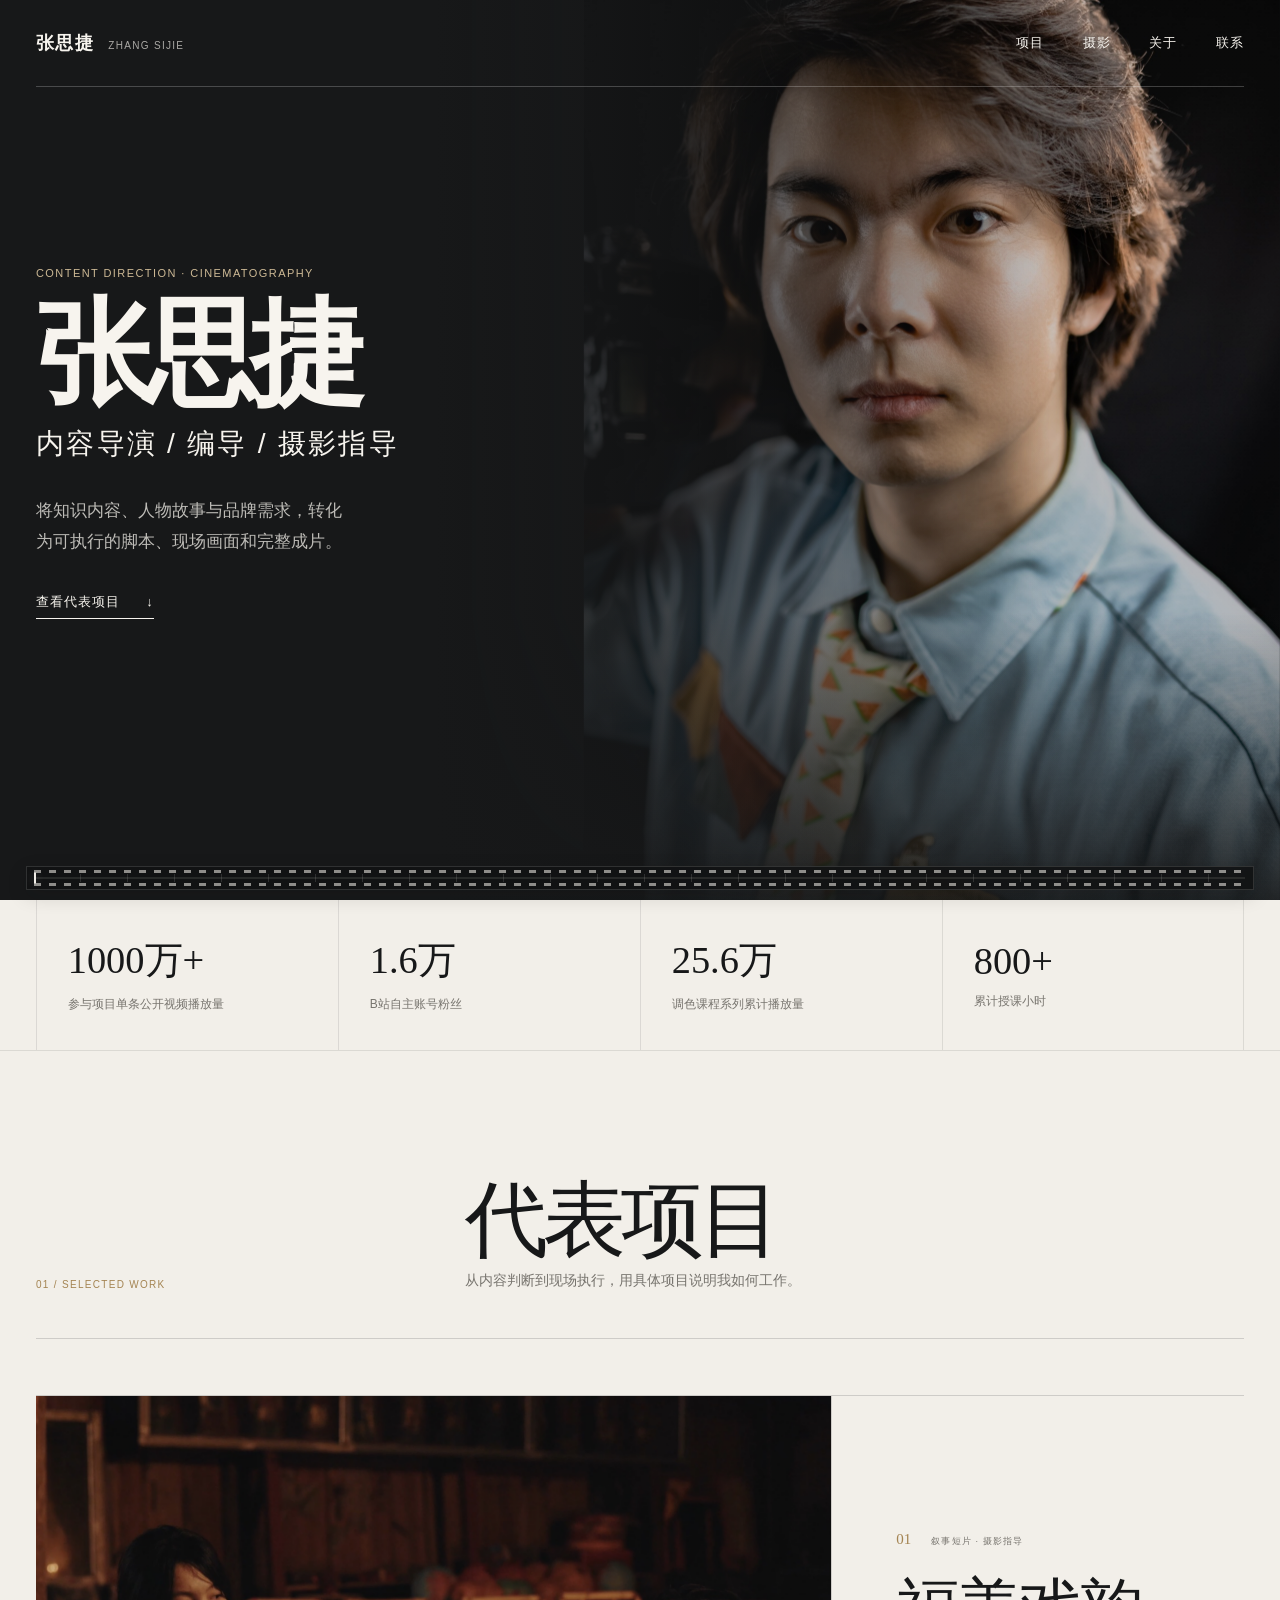
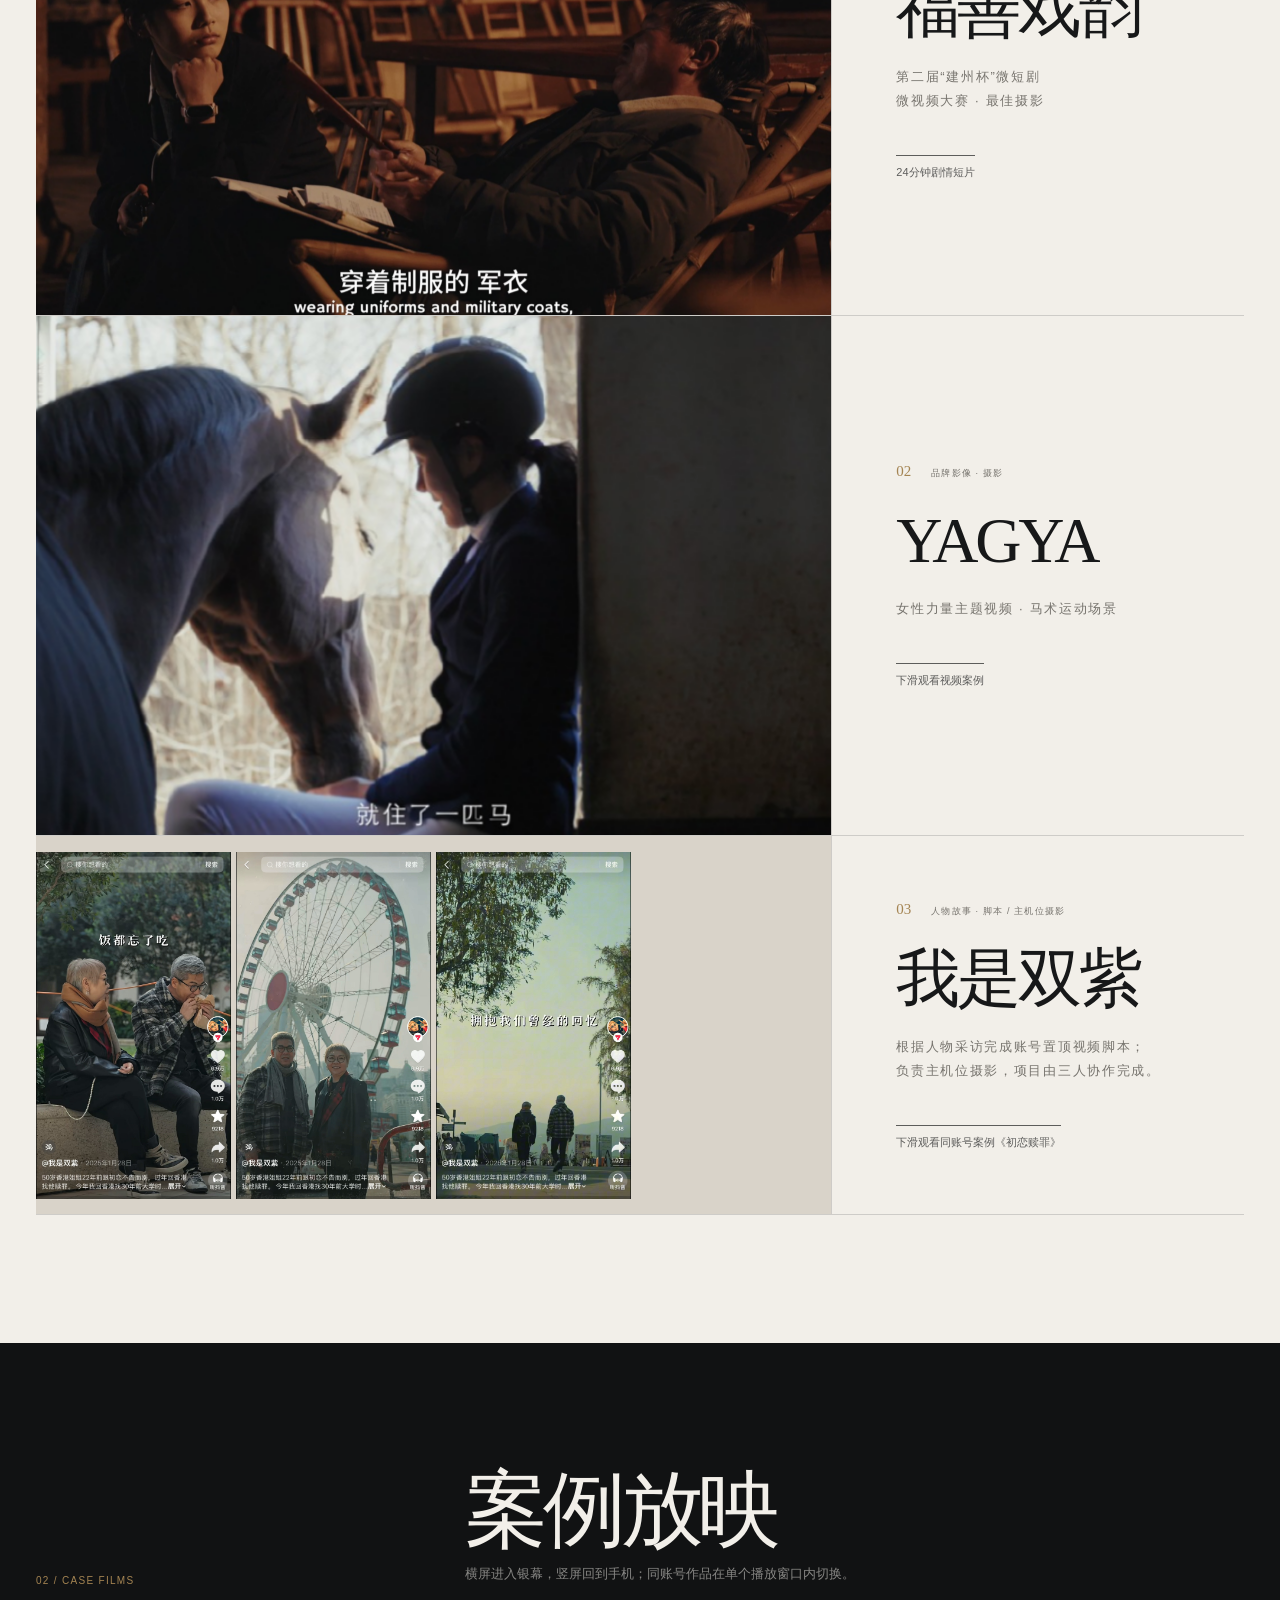
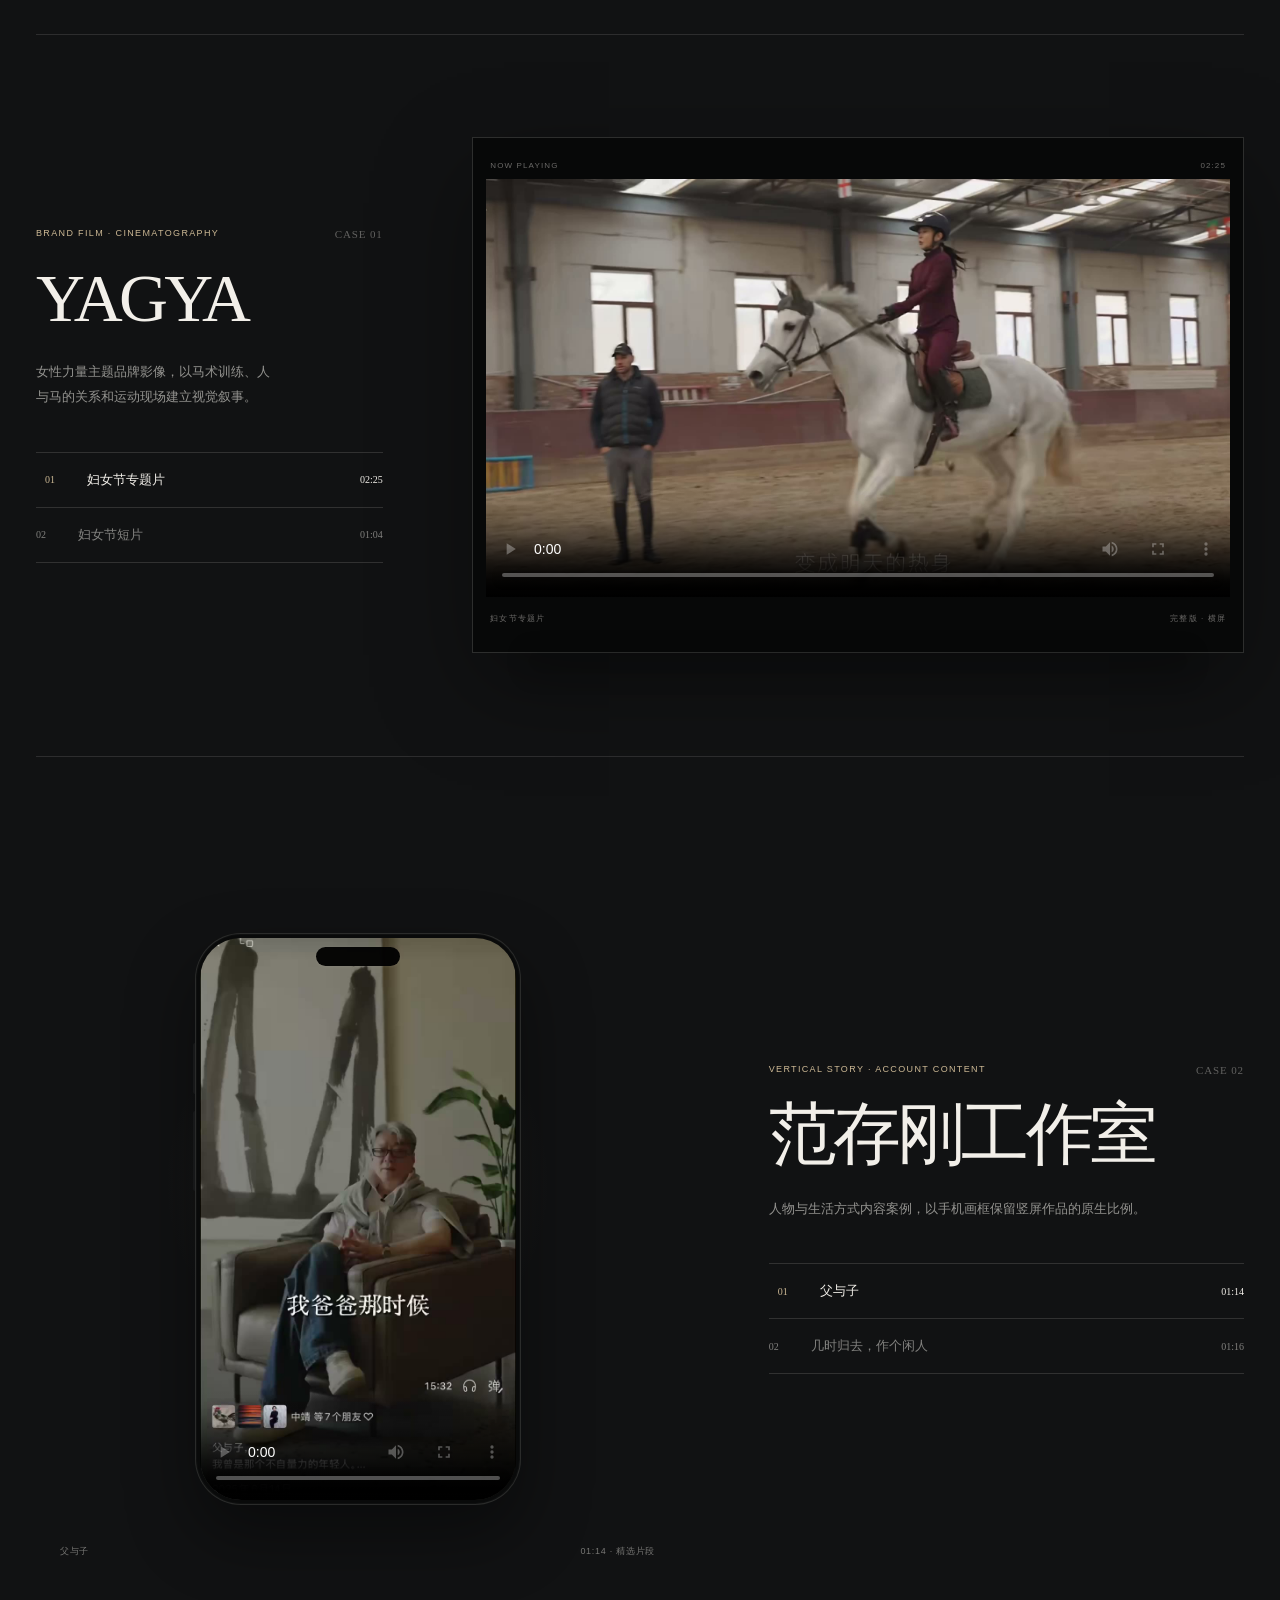
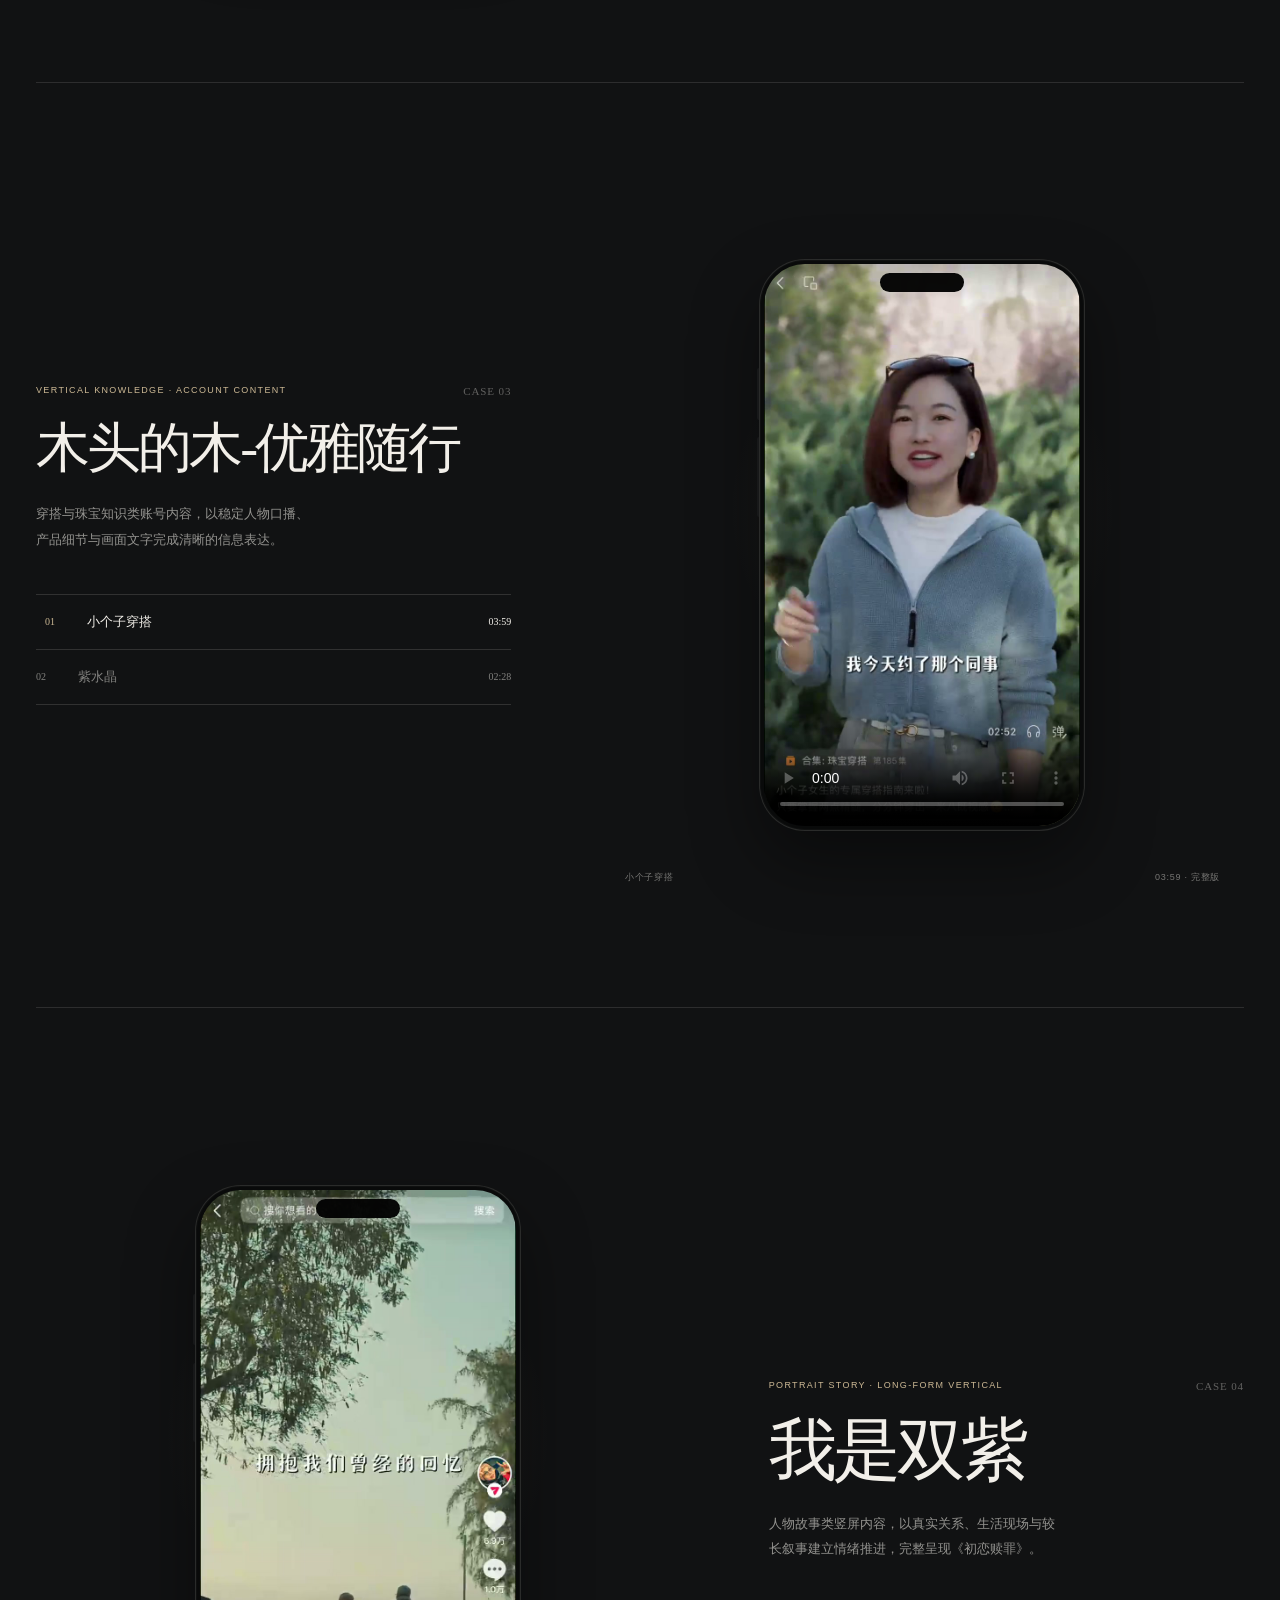
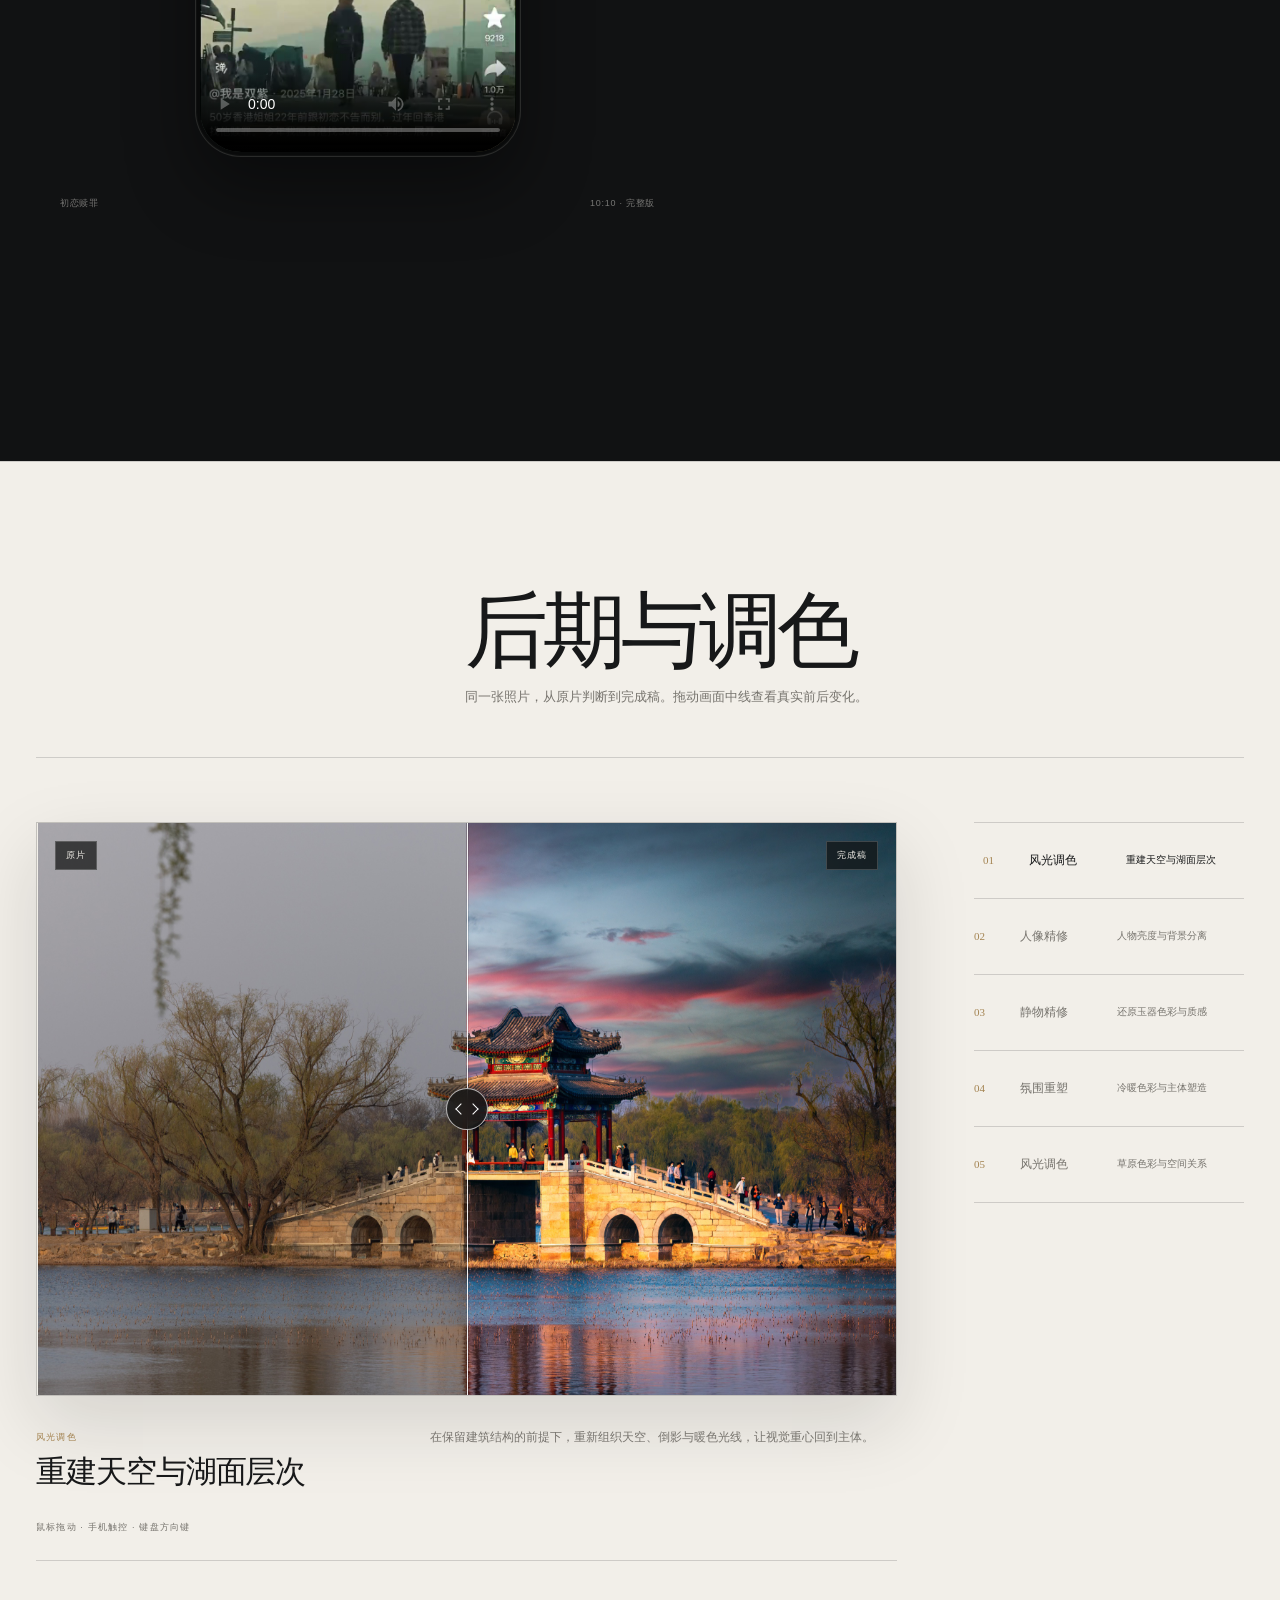
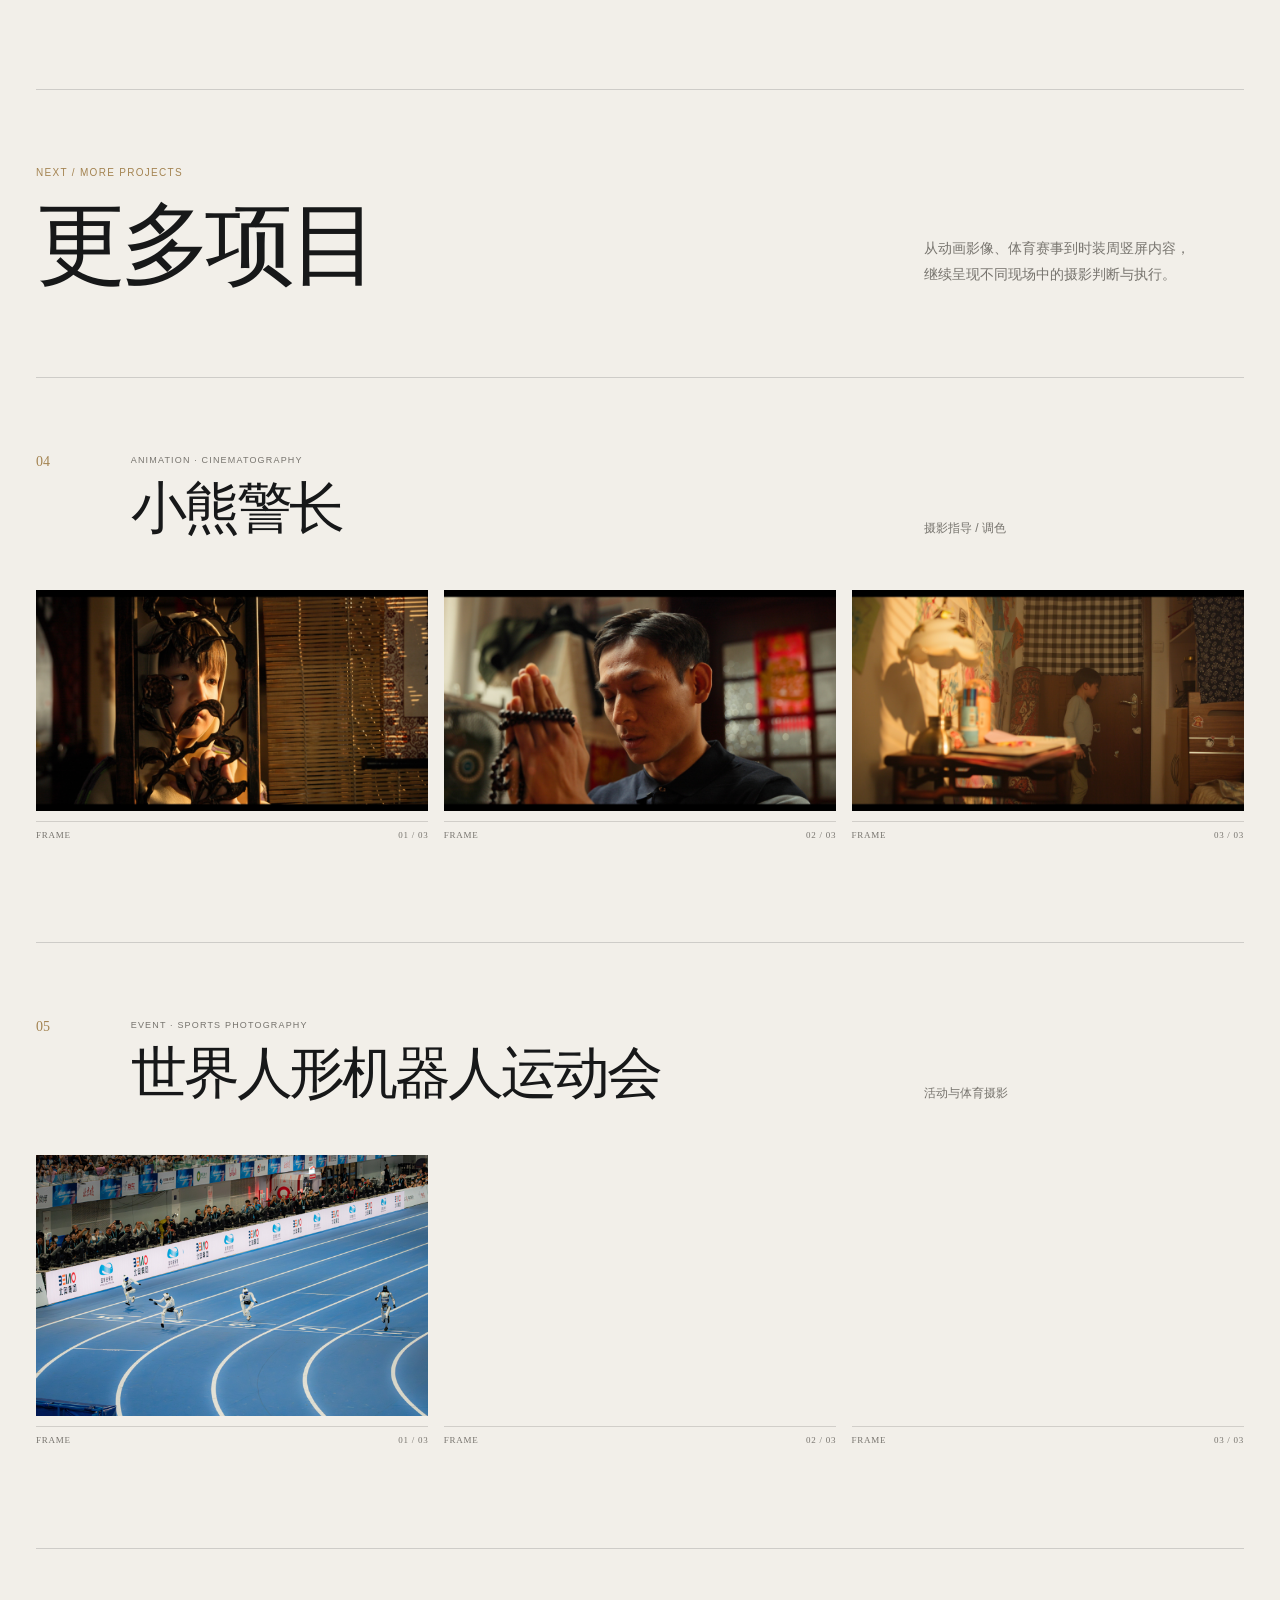
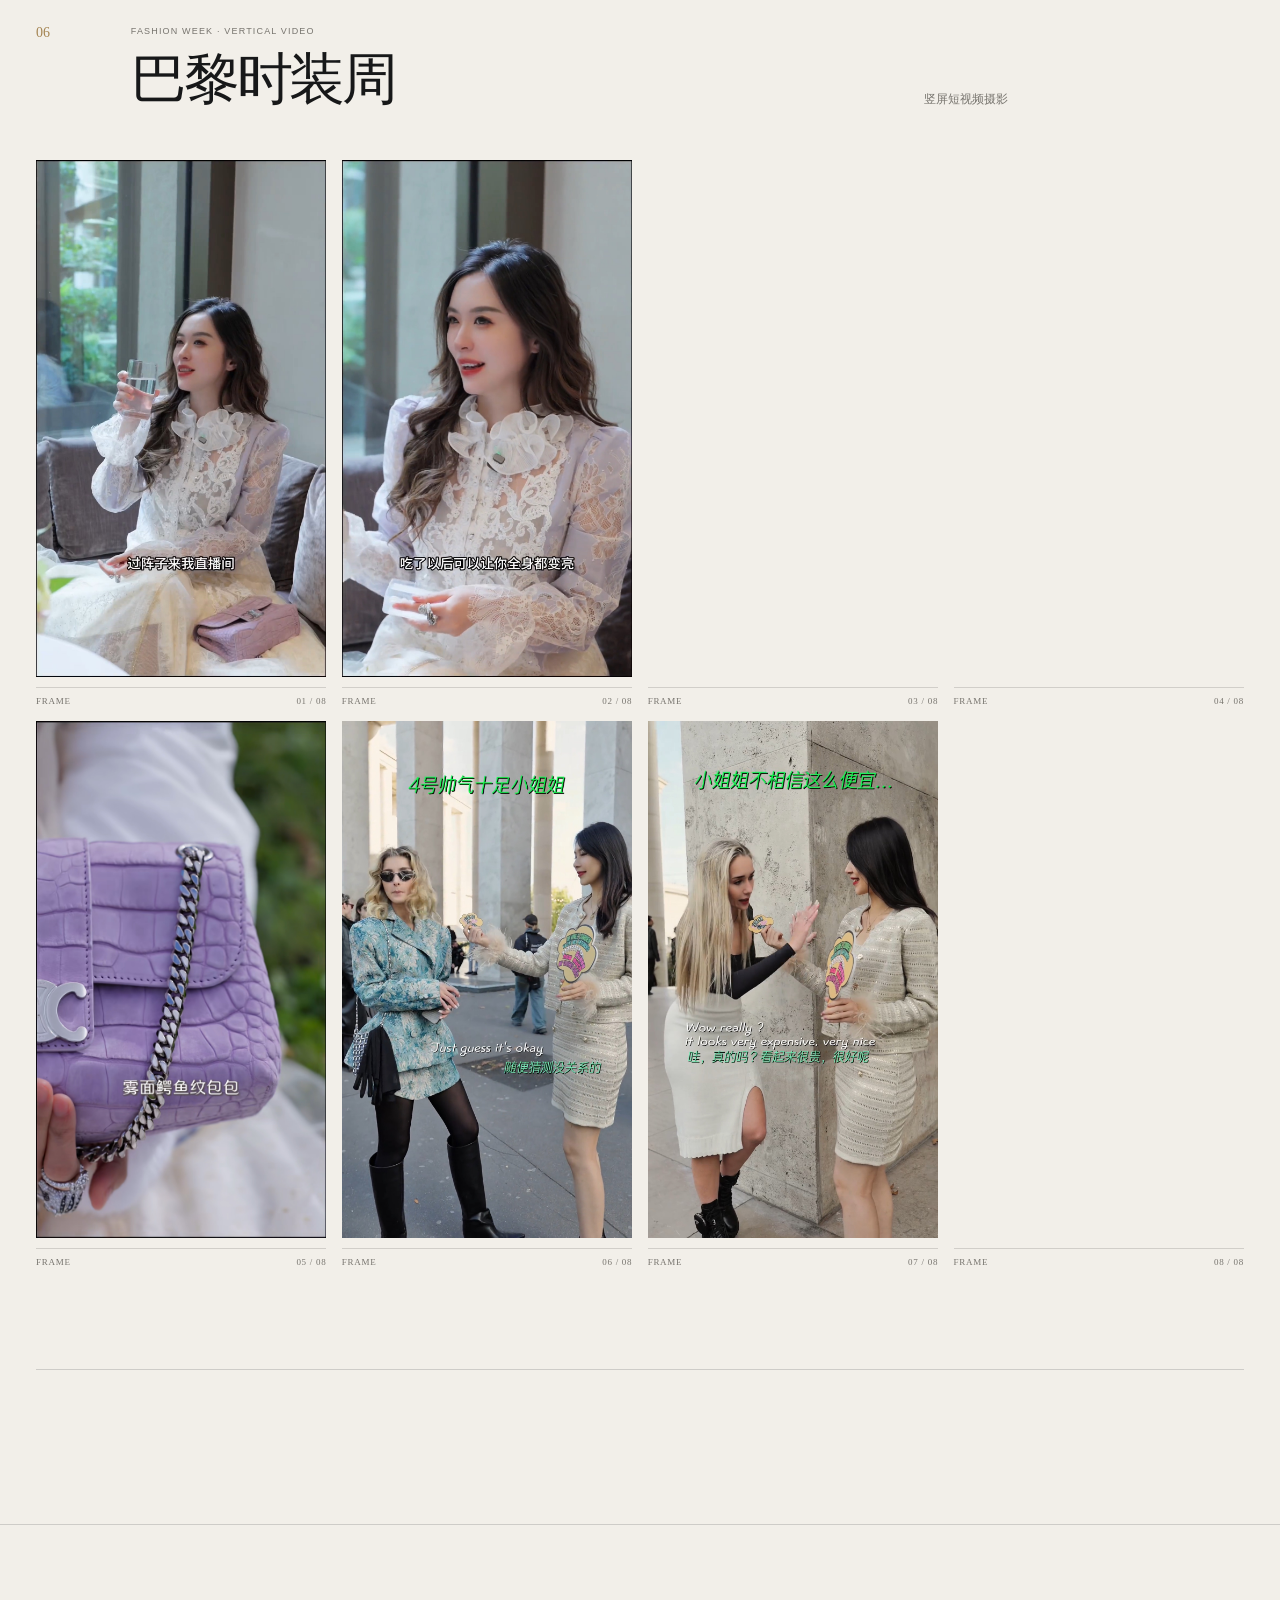
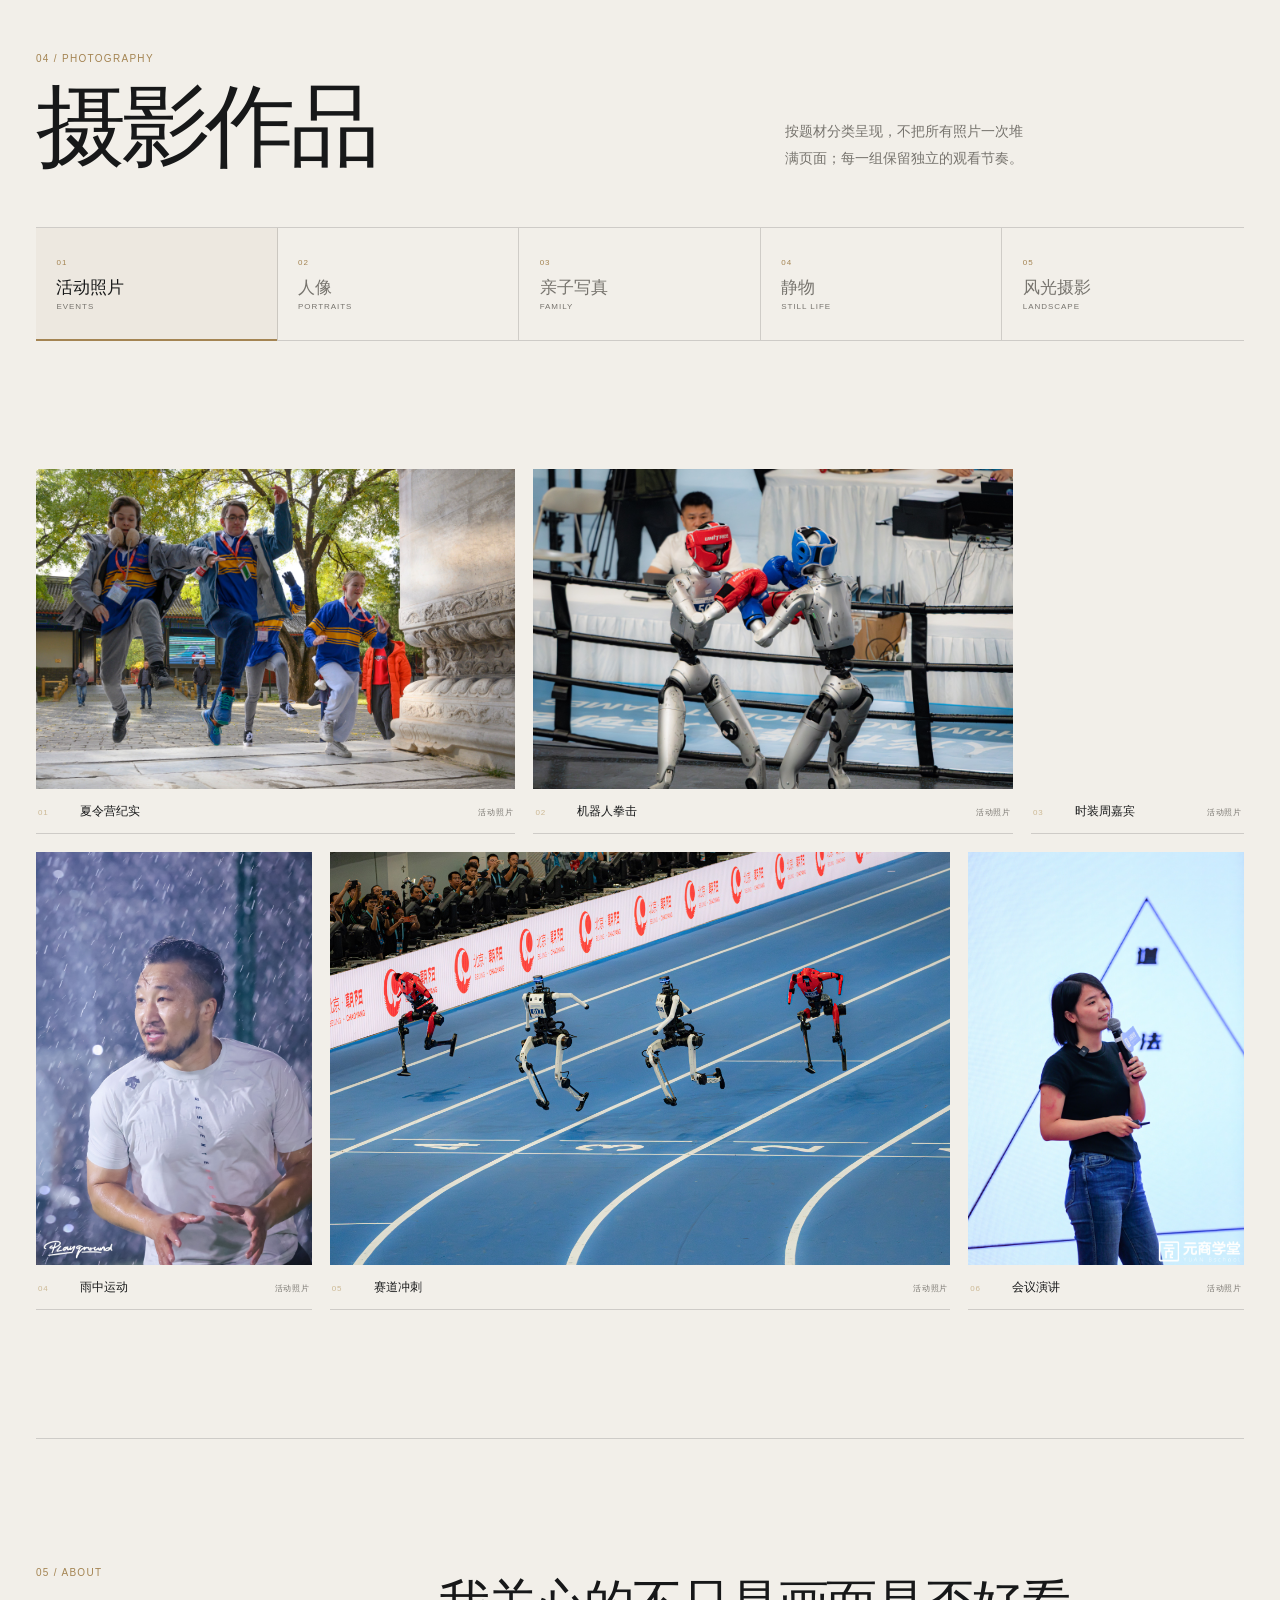
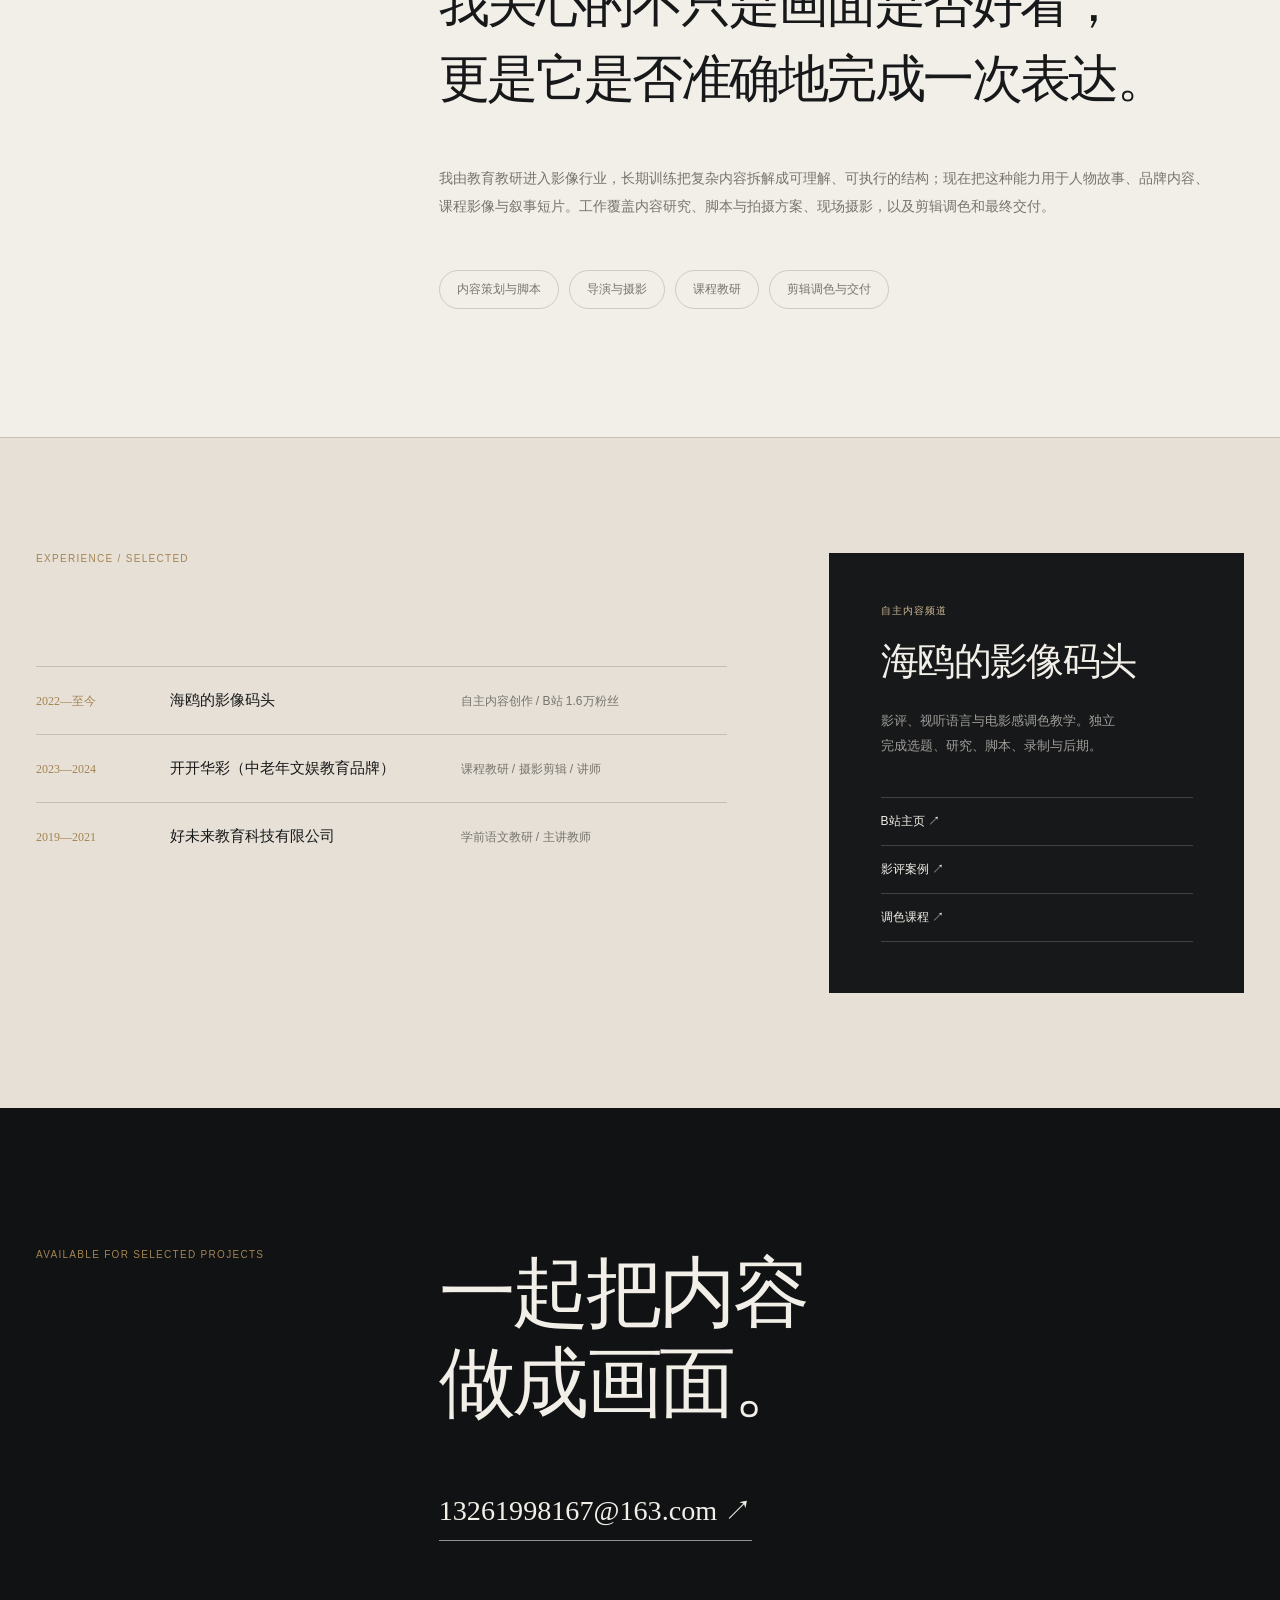
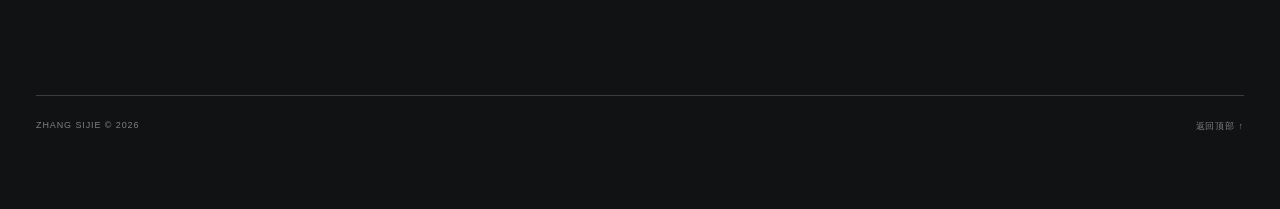
==== index.html @ 66624ce7 "Publish portfolio site" ====
<!DOCTYPE html><html lang="zh-CN"><head><meta charSet="utf-8"/><link rel="preconnect" href="/" crossorigin=""/><meta name="viewport" content="width=device-width, initial-scale=1"/><link rel="preload" href="/media/portrait-hero.jpg" as="image" fetchPriority="high"/><link rel="preload" href="/media/fushan-feature.jpg" as="image"/><link rel="preload" href="/media/yagya-c-02.jpg" as="image"/><link rel="preload" as="image" href="/media/portfolio/landscape-architecture.jpg"/><link rel="preload" as="image" href="/media/post/architecture-before.jpg"/><link rel="stylesheet" href="/_next/static/chunks/0x.e~t5iri1bh.css" data-precedence="next"/><link rel="preload" as="script" fetchPriority="low" href="/_next/static/chunks/10mluhc84.1ee.js"/><script src="/_next/static/chunks/0pbz.j~ornctw.js" async=""></script><script src="/_next/static/chunks/0c_u0uom0kk-9.js" async=""></script><script src="/_next/static/chunks/turbopack-0-2-jyq65k6gh.js" async=""></script><script src="/_next/static/chunks/0b-.ij0mqhtov.js" async=""></script><script src="/_next/static/chunks/17f2ht9wo-phb.js" async=""></script><script src="/_next/static/chunks/0p1e1gjpzh5c7.js" async=""></script><meta name="next-size-adjust" content=""/><title>张思捷｜内容导演 · 编导 · 摄影指导</title><meta name="description" content="张思捷个人作品网站：内容导演、编导与摄影指导，展示叙事短片、品牌影像、人物故事及课程内容作品。"/><meta property="og:title" content="张思捷｜内容导演 · 编导 · 摄影指导"/><meta property="og:description" content="内容导演、编导与摄影指导个人作品网站。"/><meta property="og:locale" content="zh_CN"/><meta property="og:image" content="https://sijie-visual.github.io/og.png"/><meta property="og:image:width" content="1672"/><meta property="og:image:height" content="941"/><meta property="og:image:alt" content="张思捷｜内容导演 · 编导 · 摄影指导"/><meta property="og:type" content="website"/><meta name="twitter:card" content="summary_large_image"/><meta name="twitter:title" content="张思捷｜内容导演 · 编导 · 摄影指导"/><meta name="twitter:description" content="内容导演、编导与摄影指导个人作品网站。"/><meta name="twitter:image" content="https://sijie-visual.github.io/og.png"/><link rel="icon" href="/favicon.png"/><script src="/_next/static/chunks/03~yq9q893hmn.js" noModule=""></script></head><body><div hidden=""><!--$--><!--/$--></div><main><section class="hero" id="top"><nav class="site-nav" aria-label="主导航"><a class="brand" href="#top" aria-label="张思捷个人作品网站首页"><span class="brand-cn">张思捷</span><span class="brand-en">ZHANG SIJIE</span></a><div class="nav-links"><a href="#works">项目</a><a href="#photography">摄影</a><a href="#about">关于</a><a href="mailto:13261998167@163.com">联系</a></div></nav><div class="hero-media"><img src="/media/portrait-hero.jpg" alt="张思捷手持摄影机的个人肖像" width="1600" height="2000" fetchPriority="high"/></div><div class="hero-shade" aria-hidden="true"></div><div class="hero-content"><p class="hero-kicker">CONTENT DIRECTION · CINEMATOGRAPHY</p><h1><span>张思捷</span><small>内容导演 / 编导 / 摄影指导</small></h1><p class="hero-intro">将知识内容、人物故事与品牌需求，转化为可执行的脚本、现场画面和完整成片。</p><a class="text-link text-link--light" href="#works">查看代表项目 <span aria-hidden="true">↓</span></a></div><div class="hero-feature"><span>PORTFOLIO · 2026</span><strong>内容导演 × 摄影指导</strong><small>叙事 · 品牌 · 人物 · 知识内容</small></div></section><section class="proof" aria-label="职业数据"><div><strong>1000万+</strong><span>参与项目单条公开视频播放量</span></div><div><strong>1.6万</strong><span>B站自主账号粉丝</span></div><div><strong>25.6万</strong><span>调色课程系列累计播放量</span></div><div><strong>800+</strong><span>累计授课小时</span></div></section><section class="works section-shell" id="works"><div class="section-heading"><p class="section-index">01 / SELECTED WORK</p><div><h2>代表项目</h2><p>从内容判断到现场执行，用具体项目说明我如何工作。</p></div></div><div class="project-grid"><article class="project-card project-card--image"><div class="project-visual project-visual--image project-image"><img src="/media/fushan-feature.jpg" alt="短片《福善戏韵》中人物在木屋内交谈的暖色画面"/></div><div class="project-copy"><div class="project-meta"><span class="project-number">01</span><p class="project-eyebrow">叙事短片 · 摄影指导</p></div><h3>福善戏韵</h3><p class="project-note">第二届“建州杯”微短剧微视频大赛 · 最佳摄影</p><span class="project-action">24分钟剧情短片</span></div></article><article class="project-card project-card--image"><div class="project-visual project-visual--image project-image"><img src="/media/yagya-c-02.jpg" alt="YAGYA 马术服装品牌视频中骑手与白马相处的逆光画面"/></div><div class="project-copy"><div class="project-meta"><span class="project-number">02</span><p class="project-eyebrow">品牌影像 · 摄影</p></div><h3>YAGYA</h3><p class="project-note">女性力量主题视频 · 马术运动场景</p><span class="project-action">下滑观看视频案例</span></div></article><article class="project-card project-card--portrait-series"><div class="project-visual project-visual--portrait-series"><div class="project-series" role="region" aria-label="《初恋赎罪》四张竖屏视频截图，窄屏下可横向浏览" tabindex="0"><figure class="project-series__frame"><img src="/media/shuangzi-project-01.jpg" alt="《初恋赎罪》视频静帧：两位人物坐在长椅上分享食物" width="1320" height="2346" loading="lazy" decoding="async"/></figure><figure class="project-series__frame"><img src="/media/shuangzi-project-02.jpg" alt="《初恋赎罪》视频静帧：两位人物在摩天轮前合影" width="1320" height="2346" loading="lazy" decoding="async"/></figure><figure class="project-series__frame"><img src="/media/shuangzi-project-03.jpg" alt="《初恋赎罪》视频静帧：两位人物并肩走向海边" width="1320" height="2346" loading="lazy" decoding="async"/></figure><figure class="project-series__frame"><img src="/media/shuangzi-project-04.jpg" alt="《初恋赎罪》视频静帧：两位人物坐在船上交谈" width="1320" height="2346" loading="lazy" decoding="async"/></figure></div></div><div class="project-copy"><div class="project-meta"><span class="project-number">03</span><p class="project-eyebrow">人物故事 · 脚本 / 主机位摄影</p></div><h3>我是双紫</h3><p class="project-note">根据人物采访完成账号置顶视频脚本；<br/>负责主机位摄影，项目由三人协作完成。</p><span class="project-action">下滑观看同账号案例《初恋赎罪》</span></div></article></div></section><section class="case-films" id="case-films" aria-labelledby="case-films-title"><div class="section-shell"><header class="case-films__heading"><p class="section-index">02 / CASE FILMS</p><div><h2 id="case-films-title">案例放映</h2><p>横屏进入银幕，竖屏回到手机；同账号作品在单个播放窗口内切换。</p></div></header><article class="film-case film-case--landscape"><div class="film-case__copy"><p class="film-case__eyebrow">BRAND FILM · CINEMATOGRAPHY</p><span class="film-case__number">CASE 01</span><h3>YAGYA</h3><p class="film-case__intro">女性力量主题品牌影像，以马术训练、人与马的关系和运动现场建立视觉叙事。</p><div class="film-selector" role="tablist" aria-label="切换 YAGYA 视频"><button class="is-active" id="yagya-feature-tab" type="button" role="tab" aria-controls="yagya-video-panel" aria-selected="true" tabindex="0"><span>01</span><strong>妇女节专题片</strong><small>02:25</small></button><button id="yagya-short-tab" type="button" role="tab" aria-controls="yagya-video-panel" aria-selected="false" tabindex="-1"><span>02</span><strong>妇女节短片</strong><small>01:04</small></button></div></div><div class="cinema-stage"><div class="cinema-stage__bar"><span>NOW PLAYING</span><span>02:25</span></div><div class="cinema-stage__screen" id="yagya-video-panel" role="tabpanel" aria-labelledby="yagya-feature-tab"><video controls="" playsInline="" preload="metadata" poster="/media/yagya-feature-poster.jpg" aria-label="播放 YAGYA 妇女节专题片"><source src="/media/yagya-womens-day-feature.mp4" type="video/mp4"/>当前浏览器无法播放此视频。</video></div><div class="cinema-stage__caption"><span>妇女节专题片</span><span>完整版 · 横屏</span></div></div></article><article class="film-case film-case--vertical film-case--phone-left"><div class="film-case__copy"><p class="film-case__eyebrow">VERTICAL STORY · ACCOUNT CONTENT</p><span class="film-case__number">CASE 02</span><h3>范存刚工作室</h3><p class="film-case__intro">人物与生活方式内容案例，以手机画框保留竖屏作品的原生比例。</p><div class="film-selector" role="tablist" aria-label="切换范存刚工作室视频"><button class="is-active" id="fan-father-son-tab" type="button" role="tab" aria-controls="fan-studio-video-panel" aria-selected="true" tabindex="0"><span>01</span><strong>父与子</strong><small>01:14</small></button><button id="fan-idle-life-tab" type="button" role="tab" aria-controls="fan-studio-video-panel" aria-selected="false" tabindex="-1"><span>02</span><strong>几时归去，作个闲人</strong><small>01:16</small></button></div></div><div class="phone-stage" id="fan-studio-video-panel" role="tabpanel" aria-labelledby="fan-father-son-tab"><div class="phone-shell"><span class="phone-shell__button phone-shell__button--upper" aria-hidden="true"></span><span class="phone-shell__button phone-shell__button--lower" aria-hidden="true"></span><div class="phone-shell__screen"><span class="phone-shell__island" aria-hidden="true"></span><video controls="" playsInline="" preload="metadata" poster="/media/fan-father-and-son-poster.jpg" aria-label="播放范存刚工作室《父与子》"><source src="/media/fan-father-and-son-preview.mp4" type="video/mp4"/>当前浏览器无法播放此视频。</video></div></div><p class="phone-stage__caption"><span>父与子</span><span>01:14<!-- --> · <!-- -->精选片段</span></p></div></article><article class="film-case film-case--vertical film-case--phone-right"><div class="film-case__copy"><p class="film-case__eyebrow">VERTICAL KNOWLEDGE · ACCOUNT CONTENT</p><span class="film-case__number">CASE 03</span><h3 class="film-case__title--long">木头的木-优雅随行</h3><p class="film-case__intro">穿搭与珠宝知识类账号内容，以稳定人物口播、产品细节与画面文字完成清晰的信息表达。</p><div class="film-selector" role="tablist" aria-label="切换木头的木-优雅随行视频"><button class="is-active" id="mutou-petite-outfit-tab" type="button" role="tab" aria-controls="mutou-elegant-video-panel" aria-selected="true" tabindex="0"><span>01</span><strong>小个子穿搭</strong><small>03:59</small></button><button id="mutou-amethyst-tab" type="button" role="tab" aria-controls="mutou-elegant-video-panel" aria-selected="false" tabindex="-1"><span>02</span><strong>紫水晶</strong><small>02:28</small></button></div></div><div class="phone-stage" id="mutou-elegant-video-panel" role="tabpanel" aria-labelledby="mutou-petite-outfit-tab"><div class="phone-shell"><span class="phone-shell__button phone-shell__button--upper" aria-hidden="true"></span><span class="phone-shell__button phone-shell__button--lower" aria-hidden="true"></span><div class="phone-shell__screen"><span class="phone-shell__island" aria-hidden="true"></span><video controls="" playsInline="" preload="metadata" poster="/media/mutou-petite-outfit-poster.jpg" aria-label="播放木头的木-优雅随行《小个子穿搭》"><source src="/media/mutou-petite-outfit.mp4" type="video/mp4"/>当前浏览器无法播放此视频。</video></div></div><p class="phone-stage__caption"><span>小个子穿搭</span><span>03:59<!-- --> · <!-- -->完整版</span></p></div></article><article class="film-case film-case--vertical film-case--phone-left"><div class="film-case__copy"><p class="film-case__eyebrow">PORTRAIT STORY · LONG-FORM VERTICAL</p><span class="film-case__number">CASE 04</span><h3>我是双紫</h3><p class="film-case__intro">人物故事类竖屏内容，以真实关系、生活现场与较长叙事建立情绪推进，完整呈现《初恋赎罪》。</p></div><div class="phone-stage" id="shuangzi-story-video-panel" role="group" aria-label="我是双紫视频案例"><div class="phone-shell"><span class="phone-shell__button phone-shell__button--upper" aria-hidden="true"></span><span class="phone-shell__button phone-shell__button--lower" aria-hidden="true"></span><div class="phone-shell__screen"><span class="phone-shell__island" aria-hidden="true"></span><video controls="" playsInline="" preload="metadata" poster="/media/shuangzi-first-love-poster.jpg" aria-label="播放我是双紫《初恋赎罪》"><source src="/media/shuangzi-first-love.mp4" type="video/mp4"/>当前浏览器无法播放此视频。</video></div></div><p class="phone-stage__caption"><span>初恋赎罪</span><span>10:10<!-- --> · <!-- -->完整版</span></p></div></article></div></section><section class="post-production" id="post-production" aria-labelledby="post-production-title"><div class="section-shell"><header class="post-production__heading"><p class="section-index">03 / POST PRODUCTION</p><div><h2 id="post-production-title">后期与调色</h2><p>同一张照片，从原片判断到完成稿。拖动画面中线查看真实前后变化。</p></div></header><div class="post-production__layout"><div class="comparison-workspace"><div class="comparison-stage comparison-stage--landscape" style="--compare-position:50%"><img class="comparison-image comparison-image--after" src="/media/portfolio/landscape-architecture.jpg" alt="湖畔建筑风光照片的调色前后对比"/><div class="comparison-before" aria-hidden="true"><img class="comparison-image" src="/media/post/architecture-before.jpg" alt=""/></div><span class="comparison-label comparison-label--before">原片</span><span class="comparison-label comparison-label--after">完成稿</span><span class="comparison-divider" aria-hidden="true"><i></i></span><input class="comparison-range" type="range" min="0" max="100" step="1" aria-label="拖动查看风光调色原片与完成稿" aria-valuetext="原片显示 50%" value="50"/></div><div class="comparison-copy"><div><span>风光调色</span><h3>重建天空与湖面层次</h3></div><p>在保留建筑结构的前提下，重新组织天空、倒影与暖色光线，让视觉重心回到主体。</p><small>鼠标拖动 · 手机触控 · 键盘方向键</small></div></div><nav class="comparison-index" aria-label="切换后期案例"><button type="button" aria-pressed="true" class="is-active"><span>01</span><strong>风光调色</strong><small>重建天空与湖面层次</small></button><button type="button" aria-pressed="false"><span>02</span><strong>人像精修</strong><small>人物亮度与背景分离</small></button><button type="button" aria-pressed="false"><span>03</span><strong>静物精修</strong><small>还原玉器色彩与质感</small></button><button type="button" aria-pressed="false"><span>04</span><strong>氛围重塑</strong><small>冷暖色彩与主体塑造</small></button><button type="button" aria-pressed="false"><span>05</span><strong>风光调色</strong><small>草原色彩与空间关系</small></button></nav></div></div></section><section class="archive section-shell" id="more-projects" aria-labelledby="archive-title"><div class="archive-heading"><div><p class="section-index">NEXT / MORE PROJECTS</p><h2 id="archive-title">更多项目</h2></div><p>从动画影像、体育赛事到时装周竖屏内容，继续呈现不同现场中的摄影判断与执行。</p></div><div class="archive-projects"><article class="archive-project" id="more-project-04"><header class="archive-project__header"><span class="archive-project__number">04</span><div><p class="archive-project__eyebrow">ANIMATION · CINEMATOGRAPHY</p><h3>小熊警长</h3></div><p class="archive-project__role">摄影指导 / 调色</p></header><div class="archive-project__gallery archive-project__gallery--landscape"><figure class="archive-frame"><img src="/media/more-projects/bear-01.jpg" alt="《小熊警长》中小熊透过雕花木窗向外张望的暖色静帧" width="1920" height="1080" loading="lazy" decoding="async"/><figcaption><span>FRAME</span><span>01<!-- --> /<!-- --> <!-- -->03</span></figcaption></figure><figure class="archive-frame"><img src="/media/more-projects/bear-02.jpg" alt="《小熊警长》影像静帧：角色在室内场景中的画面" width="1920" height="1080" loading="lazy" decoding="async"/><figcaption><span>FRAME</span><span>02<!-- --> /<!-- --> <!-- -->03</span></figcaption></figure><figure class="archive-frame"><img src="/media/more-projects/bear-03.jpg" alt="《小熊警长》影像静帧：角色与场景光影画面" width="1920" height="1080" loading="lazy" decoding="async"/><figcaption><span>FRAME</span><span>03<!-- --> /<!-- --> <!-- -->03</span></figcaption></figure></div></article><article class="archive-project" id="more-project-05"><header class="archive-project__header"><span class="archive-project__number">05</span><div><p class="archive-project__eyebrow">EVENT · SPORTS PHOTOGRAPHY</p><h3 class="archive-project__title--long"><span>世界人形</span><span>机器人运动会</span></h3></div><p class="archive-project__role">活动与体育摄影</p></header><div class="archive-project__gallery archive-project__gallery--landscape"><figure class="archive-frame"><img src="/media/more-projects/robots-01.jpg" alt="世界人形机器人运动会跑道比赛现场，多台机器人冲向终点" width="2400" height="1600" loading="lazy" decoding="async"/><figcaption><span>FRAME</span><span>01<!-- --> /<!-- --> <!-- -->03</span></figcaption></figure><figure class="archive-frame"><img src="/media/more-projects/robots-02.jpg" alt="世界人形机器人运动会机器人拳击比赛现场" width="2400" height="1600" loading="lazy" decoding="async"/><figcaption><span>FRAME</span><span>02<!-- --> /<!-- --> <!-- -->03</span></figcaption></figure><figure class="archive-frame"><img src="/media/more-projects/robots-03.jpg" alt="世界人形机器人运动会比赛现场摄影" width="2400" height="1600" loading="lazy" decoding="async"/><figcaption><span>FRAME</span><span>03<!-- --> /<!-- --> <!-- -->03</span></figcaption></figure></div></article><article class="archive-project" id="more-project-06"><header class="archive-project__header"><span class="archive-project__number">06</span><div><p class="archive-project__eyebrow">FASHION WEEK · VERTICAL VIDEO</p><h3>巴黎时装周</h3></div><p class="archive-project__role">竖屏短视频摄影</p></header><div class="archive-project__gallery archive-project__gallery--portrait"><figure class="archive-frame"><img src="/media/more-projects/paris-01.jpg" alt="巴黎时装周竖屏内容静帧：身着白色礼服的嘉宾" width="1080" height="1920" loading="lazy" decoding="async"/><figcaption><span>FRAME</span><span>01<!-- --> /<!-- --> <!-- -->08</span></figcaption></figure><figure class="archive-frame"><img src="/media/more-projects/paris-02.jpg" alt="巴黎时装周竖屏内容静帧二" width="1080" height="1920" loading="lazy" decoding="async"/><figcaption><span>FRAME</span><span>02<!-- --> /<!-- --> <!-- -->08</span></figcaption></figure><figure class="archive-frame"><img src="/media/more-projects/paris-03.jpg" alt="巴黎时装周竖屏内容静帧三" width="1440" height="2560" loading="lazy" decoding="async"/><figcaption><span>FRAME</span><span>03<!-- --> /<!-- --> <!-- -->08</span></figcaption></figure><figure class="archive-frame"><img src="/media/more-projects/paris-04.jpg" alt="巴黎时装周竖屏内容静帧四" width="1440" height="2560" loading="lazy" decoding="async"/><figcaption><span>FRAME</span><span>04<!-- --> /<!-- --> <!-- -->08</span></figcaption></figure><figure class="archive-frame"><img src="/media/more-projects/paris-05.jpg" alt="巴黎时装周竖屏内容静帧五" width="1440" height="2560" loading="lazy" decoding="async"/><figcaption><span>FRAME</span><span>05<!-- --> /<!-- --> <!-- -->08</span></figcaption></figure><figure class="archive-frame"><img src="/media/more-projects/paris-06.jpg" alt="巴黎时装周竖屏内容静帧六" width="1080" height="1920" loading="lazy" decoding="async"/><figcaption><span>FRAME</span><span>06<!-- --> /<!-- --> <!-- -->08</span></figcaption></figure><figure class="archive-frame"><img src="/media/more-projects/paris-07.jpg" alt="巴黎时装周竖屏内容静帧七" width="1080" height="1920" loading="lazy" decoding="async"/><figcaption><span>FRAME</span><span>07<!-- --> /<!-- --> <!-- -->08</span></figcaption></figure><figure class="archive-frame"><img src="/media/more-projects/paris-08.jpg" alt="巴黎时装周竖屏内容静帧八" width="1440" height="2560" loading="lazy" decoding="async"/><figcaption><span>FRAME</span><span>08<!-- --> /<!-- --> <!-- -->08</span></figcaption></figure></div></article></div></section><section class="photography" id="photography" aria-labelledby="photography-title"><div class="section-shell"><header class="photo-heading"><div><p class="section-index">04 / PHOTOGRAPHY</p><h2 id="photography-title">摄影作品</h2></div><p>按题材分类呈现，不把所有照片一次堆满页面；每一组保留独立的观看节奏。</p></header><nav class="photo-categories" aria-label="切换摄影作品分类"><button type="button" aria-pressed="true" class="is-active"><span>01</span><strong>活动照片</strong><small>EVENTS</small></button><button type="button" aria-pressed="false"><span>02</span><strong>人像</strong><small>PORTRAITS</small></button><button type="button" aria-pressed="false"><span>03</span><strong>亲子写真</strong><small>FAMILY</small></button><button type="button" aria-pressed="false"><span>04</span><strong>静物</strong><small>STILL LIFE</small></button><button type="button" aria-pressed="false"><span>05</span><strong>风光摄影</strong><small>LANDSCAPE</small></button></nav><div class="photo-category-intro"><p>赛事、秀场与现场活动，在不可重复的瞬间里同时处理信息、动作与人物关系。</p><span>06<!-- --> IMAGES</span></div><div class="photo-editorial-grid photo-editorial-grid--6"><div class="photo-editorial-row"><figure class="gallery-figure" style="flex-grow:1.5"><img src="/media/portfolio/event-camp.jpg" alt="夏令营学生在古建院落中集体跳跃" width="3" height="2" loading="lazy" decoding="async"/><figcaption><span>01</span><strong>夏令营纪实</strong><small>活动照片</small></figcaption></figure><figure class="gallery-figure" style="flex-grow:1.5"><img src="/media/portfolio/event-boxing.jpg" alt="世界人形机器人运动会中两台机器人在拳击台对抗" width="3" height="2" loading="lazy" decoding="async"/><figcaption><span>02</span><strong>机器人拳击</strong><small>活动照片</small></figcaption></figure><figure class="gallery-figure" style="flex-grow:0.6666666666666666"><img src="/media/portfolio/event-fashion-week.jpg" alt="中国国际时装周现场的白色造型人物肖像" width="2" height="3" loading="lazy" decoding="async"/><figcaption><span>03</span><strong>时装周嘉宾</strong><small>活动照片</small></figcaption></figure></div><div class="photo-editorial-row"><figure class="gallery-figure" style="flex-grow:0.6666666666666666"><img src="/media/portfolio/event-rain.jpg" alt="夜间强降雨中的运动员近景" width="2" height="3" loading="lazy" decoding="async"/><figcaption><span>04</span><strong>雨中运动</strong><small>活动照片</small></figcaption></figure><figure class="gallery-figure" style="flex-grow:1.5"><img src="/media/portfolio/event-track.jpg" alt="世界人形机器人运动会赛道冲刺现场" width="3" height="2" loading="lazy" decoding="async"/><figcaption><span>05</span><strong>赛道冲刺</strong><small>活动照片</small></figcaption></figure><figure class="gallery-figure" style="flex-grow:0.6666666666666666"><img src="/media/portfolio/event-business.jpg" alt="商业会议中手持麦克风演讲的讲者" width="2" height="3" loading="lazy" decoding="async"/><figcaption><span>06</span><strong>会议演讲</strong><small>活动照片</small></figcaption></figure></div></div></div></section><section class="about-preview section-shell" id="about"><p class="section-index">05 / ABOUT</p><div><p class="about-lead">我关心的不只是<span class="text-phrase">画面是否好看</span>，<span class="text-phrase">更是它</span><span class="text-phrase">是否准确地完成一次表达</span>。</p><div class="about-copy"><p>我由教育教研进入影像行业，长期训练<span class="text-phrase">把复杂内容拆解</span>成可理解、可执行的结构；现在把<span class="text-phrase">这种能力</span>用于<span class="text-phrase">人物故事</span>、<span class="text-phrase">品牌内容</span>、<span class="text-phrase">课程影像</span>与<span class="text-phrase">叙事短片</span>。工作覆盖<span class="text-phrase">内容研究</span>、脚本与<span class="text-phrase">拍摄方案</span>、<span class="text-phrase">现场摄影</span>，以及<span class="text-phrase">剪辑调色</span>和<span class="text-phrase">最终交付</span>。</p></div><div class="capabilities" aria-label="主要能力"><span>内容策划与脚本</span><span>导演与摄影</span><span>课程教研</span><span>剪辑调色与交付</span></div></div></section><section class="profile-band"><div class="section-shell profile-grid"><div class="timeline"><p class="section-index">EXPERIENCE / SELECTED</p><div class="timeline-row"><span>2024—至今</span><strong>易鸥摄影摄像艺术中心</strong><p>主理人 / 内容导演 / 摄影师</p></div><div class="timeline-row"><span>2022—至今</span><strong>海鸥的影像码头</strong><p>自主内容创作 / B站 1.6万粉丝</p></div><div class="timeline-row"><span>2023—2024</span><strong>开开华彩（中老年文娱教育品牌）</strong><p>课程教研 / 摄影剪辑 / 讲师</p></div><div class="timeline-row"><span>2019—2021</span><strong>好未来教育科技有限公司</strong><p>学前语文教研 / 主讲教师</p></div></div><aside class="channel-card"><p>自主内容频道</p><h2>海鸥的影像码头</h2><span>影评、视听语言与电影感调色教学。独立完成选题、研究、脚本、录制与后期。</span><div class="channel-links"><a href="https://space.bilibili.com/345582559" target="_blank" rel="noreferrer">B站主页 ↗</a><a href="https://www.bilibili.com/video/BV11Bu2zLEDH/" target="_blank" rel="noreferrer">影评案例 ↗</a><a href="https://www.bilibili.com/video/BV1Hg411t7JQ/" target="_blank" rel="noreferrer">调色课程 ↗</a></div></aside></div></section><footer class="site-footer"><div class="section-shell footer-grid"><p class="section-index">AVAILABLE FOR SELECTED PROJECTS</p><div><h2><span class="footer-title-line">一起把内容</span><span class="footer-title-line">做成画面。</span></h2><a class="footer-mail" href="mailto:13261998167@163.com">13261998167@163.com ↗</a></div></div><div class="section-shell footer-meta"><span>ZHANG SIJIE © 2026</span><a href="#top">返回顶部 ↑</a></div></footer><div class="film-progress" aria-hidden="true"><div class="film-progress__strip"><span class="film-progress__frames"></span><span class="film-progress__timeline"><i class="film-progress__fill"></i><i class="film-progress__playhead"></i></span></div></div></main><!--$--><!--/$--><script src="/_next/static/chunks/10mluhc84.1ee.js" id="_R_" async=""></script><script>(self.__next_f=self.__next_f||[]).push([0])</script><script>self.__next_f.push([1,"1:\"$Sreact.fragment\"\n2:I[11968,[\"/_next/static/chunks/0b-.ij0mqhtov.js\",\"/_next/static/chunks/17f2ht9wo-phb.js\"],\"default\"]\n3:I[87804,[\"/_next/static/chunks/0b-.ij0mqhtov.js\",\"/_next/static/chunks/17f2ht9wo-phb.js\"],\"default\"]\n15:I[21480,[\"/_next/static/chunks/0b-.ij0mqhtov.js\",\"/_next/static/chunks/17f2ht9wo-phb.js\"],\"default\",1]\n:HL[\"/_next/static/chunks/0x.e~t5iri1bh.css\",\"style\"]\n:HC[\"/\",\"\"]\n:HL[\"/media/portrait-hero.jpg\",\"image\",{\"fetchPriority\":\"high\"}]\n:HL[\"/media/fushan-feature.jpg\",\"image\"]\n"])</script><script>self.__next_f.push([1,"0:{\"P\":null,\"c\":[\"\",\"\"],\"q\":\"\",\"i\":false,\"f\":[[[\"\",{\"children\":[\"__PAGE__\",{}]},\"$undefined\",\"$undefined\",16],[[\"$\",\"$1\",\"c\",{\"children\":[[[\"$\",\"link\",\"0\",{\"rel\":\"stylesheet\",\"href\":\"/_next/static/chunks/0x.e~t5iri1bh.css\",\"precedence\":\"next\",\"crossOrigin\":\"$undefined\",\"nonce\":\"$undefined\"}],[\"$\",\"script\",\"script-0\",{\"src\":\"/_next/static/chunks/0b-.ij0mqhtov.js\",\"async\":true,\"nonce\":\"$undefined\"}],[\"$\",\"script\",\"script-1\",{\"src\":\"/_next/static/chunks/17f2ht9wo-phb.js\",\"async\":true,\"nonce\":\"$undefined\"}]],[\"$\",\"html\",null,{\"lang\":\"zh-CN\",\"children\":[\"$\",\"body\",null,{\"children\":[\"$\",\"$L2\",null,{\"parallelRouterKey\":\"children\",\"error\":\"$undefined\",\"errorStyles\":\"$undefined\",\"errorScripts\":\"$undefined\",\"template\":[\"$\",\"$L3\",null,{}],\"templateStyles\":\"$undefined\",\"templateScripts\":\"$undefined\",\"notFound\":[[[\"$\",\"title\",null,{\"children\":\"404: This page could not be found.\"}],[\"$\",\"div\",null,{\"style\":{\"fontFamily\":\"system-ui,\\\"Segoe UI\\\",Roboto,Helvetica,Arial,sans-serif,\\\"Apple Color Emoji\\\",\\\"Segoe UI Emoji\\\"\",\"height\":\"100vh\",\"textAlign\":\"center\",\"display\":\"flex\",\"flexDirection\":\"column\",\"alignItems\":\"center\",\"justifyContent\":\"center\"},\"children\":[\"$\",\"div\",null,{\"children\":[[\"$\",\"style\",null,{\"dangerouslySetInnerHTML\":{\"__html\":\"body{color:#000;background:#fff;margin:0}.next-error-h1{border-right:1px solid rgba(0,0,0,.3)}@media (prefers-color-scheme:dark){body{color:#fff;background:#000}.next-error-h1{border-right:1px solid rgba(255,255,255,.3)}}\"}}],[\"$\",\"h1\",null,{\"className\":\"next-error-h1\",\"style\":{\"display\":\"inline-block\",\"margin\":\"0 20px 0 0\",\"padding\":\"0 23px 0 0\",\"fontSize\":24,\"fontWeight\":500,\"verticalAlign\":\"top\",\"lineHeight\":\"49px\"},\"children\":404}],[\"$\",\"div\",null,{\"style\":{\"display\":\"inline-block\"},\"children\":[\"$\",\"h2\",null,{\"style\":{\"fontSize\":14,\"fontWeight\":400,\"lineHeight\":\"49px\",\"margin\":0},\"children\":\"This page could not be found.\"}]}]]}]}]],[]],\"forbidden\":\"$undefined\",\"unauthorized\":\"$undefined\"}]}]}]]}],{\"children\":[[\"$\",\"$1\",\"c\",{\"children\":[[\"$\",\"main\",null,{\"children\":[[\"$\",\"section\",null,{\"className\":\"hero\",\"id\":\"top\",\"children\":[[\"$\",\"nav\",null,{\"className\":\"site-nav\",\"aria-label\":\"主导航\",\"children\":[[\"$\",\"a\",null,{\"className\":\"brand\",\"href\":\"#top\",\"aria-label\":\"张思捷个人作品网站首页\",\"children\":[[\"$\",\"span\",null,{\"className\":\"brand-cn\",\"children\":\"张思捷\"}],[\"$\",\"span\",null,{\"className\":\"brand-en\",\"children\":\"ZHANG SIJIE\"}]]}],[\"$\",\"div\",null,{\"className\":\"nav-links\",\"children\":[[\"$\",\"a\",null,{\"href\":\"#works\",\"children\":\"项目\"}],[\"$\",\"a\",null,{\"href\":\"#photography\",\"children\":\"摄影\"}],[\"$\",\"a\",null,{\"href\":\"#about\",\"children\":\"关于\"}],[\"$\",\"a\",null,{\"href\":\"mailto:13261998167@163.com\",\"children\":\"联系\"}]]}]]}],[\"$\",\"div\",null,{\"className\":\"hero-media\",\"children\":[\"$\",\"img\",null,{\"src\":\"/media/portrait-hero.jpg\",\"alt\":\"张思捷手持摄影机的个人肖像\",\"width\":1600,\"height\":2000,\"fetchPriority\":\"high\"}]}],[\"$\",\"div\",null,{\"className\":\"hero-shade\",\"aria-hidden\":\"true\"}],[\"$\",\"div\",null,{\"className\":\"hero-content\",\"children\":[[\"$\",\"p\",null,{\"className\":\"hero-kicker\",\"children\":\"CONTENT DIRECTION · CINEMATOGRAPHY\"}],[\"$\",\"h1\",null,{\"children\":[[\"$\",\"span\",null,{\"children\":\"张思捷\"}],[\"$\",\"small\",null,{\"children\":\"内容导演 / 编导 / 摄影指导\"}]]}],[\"$\",\"p\",null,{\"className\":\"hero-intro\",\"children\":\"将知识内容、人物故事与品牌需求，转化为可执行的脚本、现场画面和完整成片。\"}],[\"$\",\"a\",null,{\"className\":\"text-link text-link--light\",\"href\":\"#works\",\"children\":[\"查看代表项目 \",[\"$\",\"span\",null,{\"aria-hidden\":\"true\",\"children\":\"↓\"}]]}]]}],[\"$\",\"div\",null,{\"className\":\"hero-feature\",\"children\":[[\"$\",\"span\",null,{\"children\":\"PORTFOLIO · 2026\"}],[\"$\",\"strong\",null,{\"children\":\"内容导演 × 摄影指导\"}],[\"$\",\"small\",null,{\"children\":\"叙事 · 品牌 · 人物 · 知识内容\"}]]}]]}],[\"$\",\"section\",null,{\"className\":\"proof\",\"aria-label\":\"职业数据\",\"children\":[[\"$\",\"div\",null,{\"children\":[[\"$\",\"strong\",null,{\"children\":\"1000万+\"}],[\"$\",\"span\",null,{\"children\":\"参与项目单条公开视频播放量\"}]]}],[\"$\",\"div\",null,{\"children\":[[\"$\",\"strong\",null,{\"children\":\"1.6万\"}],[\"$\",\"span\",null,{\"children\":\"B站自主账号粉丝\"}]]}],[\"$\",\"div\",null,{\"children\":[[\"$\",\"strong\",null,{\"children\":\"25.6万\"}],[\"$\",\"span\",null,{\"children\":\"调色课程系列累计播放量\"}]]}],[\"$\",\"div\",null,{\"children\":[[\"$\",\"strong\",null,{\"children\":\"800+\"}],[\"$\",\"span\",null,{\"children\":\"累计授课小时\"}]]}]]}],[\"$\",\"section\",null,{\"className\":\"works section-shell\",\"id\":\"works\",\"children\":[[\"$\",\"div\",null,{\"className\":\"section-heading\",\"children\":[[\"$\",\"p\",null,{\"className\":\"section-index\",\"children\":\"01 / SELECTED WORK\"}],[\"$\",\"div\",null,{\"children\":[[\"$\",\"h2\",null,{\"children\":\"代表项目\"}],[\"$\",\"p\",null,{\"children\":\"从内容判断到现场执行，用具体项目说明我如何工作。\"}]]}]]}],[\"$\",\"div\",null,{\"className\":\"project-grid\",\"children\":[[\"$\",\"article\",\"01\",{\"className\":\"project-card project-card--image\",\"children\":[[\"$\",\"div\",null,{\"className\":\"project-visual project-visual--image project-image\",\"children\":[\"$\",\"img\",null,{\"src\":\"/media/fushan-feature.jpg\",\"alt\":\"短片《福善戏韵》中人物在木屋内交谈的暖色画面\"}]}],[\"$\",\"div\",null,{\"className\":\"project-copy\",\"children\":[[\"$\",\"div\",null,{\"className\":\"project-meta\",\"children\":[[\"$\",\"span\",null,{\"className\":\"project-number\",\"children\":\"01\"}],\"$L4\"]}],\"$L5\",\"$L6\",\"$L7\"]}]]}],\"$L8\",\"$L9\"]}]]}],\"$La\",\"$Lb\",\"$Lc\",\"$Ld\",\"$Le\",\"$Lf\",\"$L10\",\"$L11\"]}],[\"$L12\"],\"$L13\"]}],{},null,false,null]},null,false,null],\"$L14\",false]],\"m\":\"$undefined\",\"G\":[\"$15\",[\"$L16\"]],\"S\":true,\"h\":null,\"s\":\"$undefined\",\"l\":\"$undefined\",\"p\":\"$undefined\",\"d\":\"$undefined\",\"b\":\"zaBTHfbph7h5A3_F3dYvF\"}\n"])</script><script>self.__next_f.push([1,"17:I[32830,[\"/_next/static/chunks/0b-.ij0mqhtov.js\",\"/_next/static/chunks/17f2ht9wo-phb.js\",\"/_next/static/chunks/0p1e1gjpzh5c7.js\"],\"default\"]\n18:I[83619,[\"/_next/static/chunks/0b-.ij0mqhtov.js\",\"/_next/static/chunks/17f2ht9wo-phb.js\",\"/_next/static/chunks/0p1e1gjpzh5c7.js\"],\"default\"]\n22:I[82259,[\"/_next/static/chunks/0b-.ij0mqhtov.js\",\"/_next/static/chunks/17f2ht9wo-phb.js\",\"/_next/static/chunks/0p1e1gjpzh5c7.js\"],\"default\"]\n23:I[27651,[\"/_next/static/chunks/0b-.ij0mqhtov.js\",\"/_next/static/chunks/17f2ht9wo-phb.js\",\"/_next/static/chunks/0p1e1gjpzh5c7.js\"],\"default\"]\n24:I[77916,[\"/_next/static/chunks/0b-.ij0mqhtov.js\",\"/_next/static/chunks/17f2ht9wo-phb.js\"],\"OutletBoundary\"]\n25:\"$Sreact.suspense\"\n27:I[77916,[\"/_next/static/chunks/0b-.ij0mqhtov.js\",\"/_next/static/chunks/17f2ht9wo-phb.js\"],\"ViewportBoundary\"]\n29:I[77916,[\"/_next/static/chunks/0b-.ij0mqhtov.js\",\"/_next/static/chunks/17f2ht9wo-phb.js\"],\"MetadataBoundary\"]\n:HL[\"/media/yagya-c-02.jpg\",\"image\"]\n4:[\"$\",\"p\",null,{\"className\":\"project-eyebrow\",\"children\":\"叙事短片 · 摄影指导\"}]\n5:[\"$\",\"h3\",null,{\"children\":\"福善戏韵\"}]\n6:[\"$\",\"p\",null,{\"className\":\"project-note\",\"children\":\"第二届“建州杯”微短剧微视频大赛 · 最佳摄影\"}]\n7:[\"$\",\"span\",null,{\"className\":\"project-action\",\"children\":\"24分钟剧情短片\"}]\n8:[\"$\",\"article\",\"02\",{\"className\":\"project-card project-card--image\",\"children\":[[\"$\",\"div\",null,{\"className\":\"project-visual project-visual--image project-image\",\"children\":[\"$\",\"img\",null,{\"src\":\"/media/yagya-c-02.jpg\",\"alt\":\"YAGYA 马术服装品牌视频中骑手与白马相处的逆光画面\"}]}],[\"$\",\"div\",null,{\"className\":\"project-copy\",\"children\":[[\"$\",\"div\",null,{\"className\":\"project-meta\",\"children\":[[\"$\",\"span\",null,{\"className\":\"project-number\",\"children\":\"02\"}],[\"$\",\"p\",null,{\"className\":\"project-eyebrow\",\"children\":\"品牌影像 · 摄影\"}]]}],[\"$\",\"h3\",null,{\"children\":\"YAGYA\"}],[\"$\",\"p\",null,{\"className\":\"project-note\",\"children\":\"女性力量主题视频 · 马术运动场景\"}],[\"$\",\"span\",null,{\"className\":\"project-action\",\"children\":\"下滑观看视频案例\"}]]}]]}]\n"])</script><script>self.__next_f.push([1,"9:[\"$\",\"article\",\"03\",{\"className\":\"project-card project-card--portrait-series\",\"children\":[[\"$\",\"div\",null,{\"className\":\"project-visual project-visual--portrait-series\",\"children\":[\"$\",\"div\",null,{\"className\":\"project-series\",\"role\":\"region\",\"aria-label\":\"《初恋赎罪》四张竖屏视频截图，窄屏下可横向浏览\",\"tabIndex\":0,\"children\":[[\"$\",\"figure\",\"/media/shuangzi-project-01.jpg\",{\"className\":\"project-series__frame\",\"children\":[\"$\",\"img\",null,{\"src\":\"/media/shuangzi-project-01.jpg\",\"alt\":\"《初恋赎罪》视频静帧：两位人物坐在长椅上分享食物\",\"width\":1320,\"height\":2346,\"loading\":\"lazy\",\"decoding\":\"async\"}]}],[\"$\",\"figure\",\"/media/shuangzi-project-02.jpg\",{\"className\":\"project-series__frame\",\"children\":[\"$\",\"img\",null,{\"src\":\"/media/shuangzi-project-02.jpg\",\"alt\":\"《初恋赎罪》视频静帧：两位人物在摩天轮前合影\",\"width\":1320,\"height\":2346,\"loading\":\"lazy\",\"decoding\":\"async\"}]}],[\"$\",\"figure\",\"/media/shuangzi-project-03.jpg\",{\"className\":\"project-series__frame\",\"children\":[\"$\",\"img\",null,{\"src\":\"/media/shuangzi-project-03.jpg\",\"alt\":\"《初恋赎罪》视频静帧：两位人物并肩走向海边\",\"width\":1320,\"height\":2346,\"loading\":\"lazy\",\"decoding\":\"async\"}]}],[\"$\",\"figure\",\"/media/shuangzi-project-04.jpg\",{\"className\":\"project-series__frame\",\"children\":[\"$\",\"img\",null,{\"src\":\"/media/shuangzi-project-04.jpg\",\"alt\":\"《初恋赎罪》视频静帧：两位人物坐在船上交谈\",\"width\":1320,\"height\":2346,\"loading\":\"lazy\",\"decoding\":\"async\"}]}]]}]}],[\"$\",\"div\",null,{\"className\":\"project-copy\",\"children\":[[\"$\",\"div\",null,{\"className\":\"project-meta\",\"children\":[[\"$\",\"span\",null,{\"className\":\"project-number\",\"children\":\"03\"}],[\"$\",\"p\",null,{\"className\":\"project-eyebrow\",\"children\":\"人物故事 · 脚本 / 主机位摄影\"}]]}],[\"$\",\"h3\",null,{\"children\":\"我是双紫\"}],[\"$\",\"p\",null,{\"className\":\"project-note\",\"children\":[\"根据人物采访完成账号置顶视频脚本；\",[\"$\",\"br\",null,{}],\"负责主机位摄影，项目由三人协作完成。\"]}],[\"$\",\"span\",null,{\"className\":\"project-action\",\"children\":\"下滑观看同账号案例《初恋赎罪》\"}]]}]]}]\n"])</script><script>self.__next_f.push([1,"a:[\"$\",\"$L17\",null,{}]\nb:[\"$\",\"$L18\",null,{}]\n"])</script><script>self.__next_f.push([1,"c:[\"$\",\"section\",null,{\"className\":\"archive section-shell\",\"id\":\"more-projects\",\"aria-labelledby\":\"archive-title\",\"children\":[[\"$\",\"div\",null,{\"className\":\"archive-heading\",\"children\":[[\"$\",\"div\",null,{\"children\":[[\"$\",\"p\",null,{\"className\":\"section-index\",\"children\":\"NEXT / MORE PROJECTS\"}],[\"$\",\"h2\",null,{\"id\":\"archive-title\",\"children\":\"更多项目\"}]]}],[\"$\",\"p\",null,{\"children\":\"从动画影像、体育赛事到时装周竖屏内容，继续呈现不同现场中的摄影判断与执行。\"}]]}],[\"$\",\"div\",null,{\"className\":\"archive-projects\",\"children\":[[\"$\",\"article\",\"04\",{\"className\":\"archive-project\",\"id\":\"more-project-04\",\"children\":[[\"$\",\"header\",null,{\"className\":\"archive-project__header\",\"children\":[[\"$\",\"span\",null,{\"className\":\"archive-project__number\",\"children\":\"04\"}],[\"$\",\"div\",null,{\"children\":[[\"$\",\"p\",null,{\"className\":\"archive-project__eyebrow\",\"children\":\"ANIMATION · CINEMATOGRAPHY\"}],[\"$\",\"h3\",null,{\"className\":\"$undefined\",\"children\":\"小熊警长\"}]]}],[\"$\",\"p\",null,{\"className\":\"archive-project__role\",\"children\":\"摄影指导 / 调色\"}]]}],[\"$\",\"div\",null,{\"className\":\"archive-project__gallery archive-project__gallery--landscape\",\"children\":[[\"$\",\"figure\",\"/media/more-projects/bear-01.jpg\",{\"className\":\"archive-frame\",\"children\":[[\"$\",\"img\",null,{\"src\":\"/media/more-projects/bear-01.jpg\",\"alt\":\"《小熊警长》中小熊透过雕花木窗向外张望的暖色静帧\",\"width\":1920,\"height\":1080,\"loading\":\"lazy\",\"decoding\":\"async\"}],[\"$\",\"figcaption\",null,{\"children\":[[\"$\",\"span\",null,{\"children\":\"FRAME\"}],[\"$\",\"span\",null,{\"children\":[\"01\",\" /\",\" \",\"03\"]}]]}]]}],[\"$\",\"figure\",\"/media/more-projects/bear-02.jpg\",{\"className\":\"archive-frame\",\"children\":[[\"$\",\"img\",null,{\"src\":\"/media/more-projects/bear-02.jpg\",\"alt\":\"《小熊警长》影像静帧：角色在室内场景中的画面\",\"width\":1920,\"height\":1080,\"loading\":\"lazy\",\"decoding\":\"async\"}],[\"$\",\"figcaption\",null,{\"children\":[[\"$\",\"span\",null,{\"children\":\"FRAME\"}],[\"$\",\"span\",null,{\"children\":[\"02\",\" /\",\" \",\"03\"]}]]}]]}],[\"$\",\"figure\",\"/media/more-projects/bear-03.jpg\",{\"className\":\"archive-frame\",\"children\":[[\"$\",\"img\",null,{\"src\":\"/media/more-projects/bear-03.jpg\",\"alt\":\"《小熊警长》影像静帧：角色与场景光影画面\",\"width\":1920,\"height\":1080,\"loading\":\"lazy\",\"decoding\":\"async\"}],[\"$\",\"figcaption\",null,{\"children\":[[\"$\",\"span\",null,{\"children\":\"FRAME\"}],[\"$\",\"span\",null,{\"children\":[\"03\",\" /\",\" \",\"03\"]}]]}]]}]]}]]}],[\"$\",\"article\",\"05\",{\"className\":\"archive-project\",\"id\":\"more-project-05\",\"children\":[[\"$\",\"header\",null,{\"className\":\"archive-project__header\",\"children\":[[\"$\",\"span\",null,{\"className\":\"archive-project__number\",\"children\":\"05\"}],[\"$\",\"div\",null,{\"children\":[[\"$\",\"p\",null,{\"className\":\"archive-project__eyebrow\",\"children\":\"EVENT · SPORTS PHOTOGRAPHY\"}],[\"$\",\"h3\",null,{\"className\":\"archive-project__title--long\",\"children\":[[\"$\",\"span\",\"世界人形\",{\"children\":\"世界人形\"}],[\"$\",\"span\",\"机器人运动会\",{\"children\":\"机器人运动会\"}]]}]]}],[\"$\",\"p\",null,{\"className\":\"archive-project__role\",\"children\":\"活动与体育摄影\"}]]}],[\"$\",\"div\",null,{\"className\":\"archive-project__gallery archive-project__gallery--landscape\",\"children\":[[\"$\",\"figure\",\"/media/more-projects/robots-01.jpg\",{\"className\":\"archive-frame\",\"children\":[[\"$\",\"img\",null,{\"src\":\"/media/more-projects/robots-01.jpg\",\"alt\":\"世界人形机器人运动会跑道比赛现场，多台机器人冲向终点\",\"width\":2400,\"height\":1600,\"loading\":\"lazy\",\"decoding\":\"async\"}],[\"$\",\"figcaption\",null,{\"children\":[[\"$\",\"span\",null,{\"children\":\"FRAME\"}],[\"$\",\"span\",null,{\"children\":[\"01\",\" /\",\" \",\"03\"]}]]}]]}],[\"$\",\"figure\",\"/media/more-projects/robots-02.jpg\",{\"className\":\"archive-frame\",\"children\":[[\"$\",\"img\",null,{\"src\":\"/media/more-projects/robots-02.jpg\",\"alt\":\"世界人形机器人运动会机器人拳击比赛现场\",\"width\":2400,\"height\":1600,\"loading\":\"lazy\",\"decoding\":\"async\"}],[\"$\",\"figcaption\",null,{\"children\":[[\"$\",\"span\",null,{\"children\":\"FRAME\"}],[\"$\",\"span\",null,{\"children\":[\"02\",\" /\",\" \",\"03\"]}]]}]]}],[\"$\",\"figure\",\"/media/more-projects/robots-03.jpg\",{\"className\":\"archive-frame\",\"children\":[[\"$\",\"img\",null,{\"src\":\"/media/more-projects/robots-03.jpg\",\"alt\":\"世界人形机器人运动会比赛现场摄影\",\"width\":2400,\"height\":1600,\"loading\":\"lazy\",\"decoding\":\"async\"}],[\"$\",\"figcaption\",null,{\"children\":[[\"$\",\"span\",null,{\"children\":\"FRAME\"}],[\"$\",\"span\",null,{\"children\":[\"03\",\" /\",\" \",\"03\"]}]]}]]}]]}]]}],[\"$\",\"article\",\"06\",{\"className\":\"archive-project\",\"id\":\"more-project-06\",\"children\":[[\"$\",\"header\",null,{\"className\":\"archive-project__header\",\"children\":[[\"$\",\"span\",null,{\"className\":\"archive-project__number\",\"children\":\"06\"}],[\"$\",\"div\",null,{\"children\":[[\"$\",\"p\",null,{\"className\":\"archive-project__eyebrow\",\"children\":\"FASHION WEEK · VERTICAL VIDEO\"}],[\"$\",\"h3\",null,{\"className\":\"$undefined\",\"children\":\"巴黎时装周\"}]]}],[\"$\",\"p\",null,{\"className\":\"archive-project__role\",\"children\":\"竖屏短视频摄影\"}]]}],[\"$\",\"div\",null,{\"className\":\"archive-project__gallery archive-project__gallery--portrait\",\"children\":[[\"$\",\"figure\",\"/media/more-projects/paris-01.jpg\",{\"className\":\"archive-frame\",\"children\":[\"$L19\",\"$L1a\"]}],\"$L1b\",\"$L1c\",\"$L1d\",\"$L1e\",\"$L1f\",\"$L20\",\"$L21\"]}]]}]]}]]}]\n"])</script><script>self.__next_f.push([1,"d:[\"$\",\"$L22\",null,{}]\n"])</script><script>self.__next_f.push([1,"e:[\"$\",\"section\",null,{\"className\":\"about-preview section-shell\",\"id\":\"about\",\"children\":[[\"$\",\"p\",null,{\"className\":\"section-index\",\"children\":\"05 / ABOUT\"}],[\"$\",\"div\",null,{\"children\":[[\"$\",\"p\",null,{\"className\":\"about-lead\",\"children\":[\"我关心的不只是\",[\"$\",\"span\",null,{\"className\":\"text-phrase\",\"children\":\"画面是否好看\"}],\"，\",[\"$\",\"span\",null,{\"className\":\"text-phrase\",\"children\":\"更是它\"}],[\"$\",\"span\",null,{\"className\":\"text-phrase\",\"children\":\"是否准确地完成一次表达\"}],\"。\"]}],[\"$\",\"div\",null,{\"className\":\"about-copy\",\"children\":[\"$\",\"p\",null,{\"children\":[\"我由教育教研进入影像行业，长期训练\",[\"$\",\"span\",null,{\"className\":\"text-phrase\",\"children\":\"把复杂内容拆解\"}],\"成可理解、可执行的结构；现在把\",[\"$\",\"span\",null,{\"className\":\"text-phrase\",\"children\":\"这种能力\"}],\"用于\",[\"$\",\"span\",null,{\"className\":\"text-phrase\",\"children\":\"人物故事\"}],\"、\",[\"$\",\"span\",null,{\"className\":\"text-phrase\",\"children\":\"品牌内容\"}],\"、\",[\"$\",\"span\",null,{\"className\":\"text-phrase\",\"children\":\"课程影像\"}],\"与\",[\"$\",\"span\",null,{\"className\":\"text-phrase\",\"children\":\"叙事短片\"}],\"。工作覆盖\",[\"$\",\"span\",null,{\"className\":\"text-phrase\",\"children\":\"内容研究\"}],\"、脚本与\",[\"$\",\"span\",null,{\"className\":\"text-phrase\",\"children\":\"拍摄方案\"}],\"、\",[\"$\",\"span\",null,{\"className\":\"text-phrase\",\"children\":\"现场摄影\"}],\"，以及\",[\"$\",\"span\",null,{\"className\":\"text-phrase\",\"children\":\"剪辑调色\"}],\"和\",[\"$\",\"span\",null,{\"className\":\"text-phrase\",\"children\":\"最终交付\"}],\"。\"]}]}],[\"$\",\"div\",null,{\"className\":\"capabilities\",\"aria-label\":\"主要能力\",\"children\":[[\"$\",\"span\",null,{\"children\":\"内容策划与脚本\"}],[\"$\",\"span\",null,{\"children\":\"导演与摄影\"}],[\"$\",\"span\",null,{\"children\":\"课程教研\"}],[\"$\",\"span\",null,{\"children\":\"剪辑调色与交付\"}]]}]]}]]}]\n"])</script><script>self.__next_f.push([1,"f:[\"$\",\"section\",null,{\"className\":\"profile-band\",\"children\":[\"$\",\"div\",null,{\"className\":\"section-shell profile-grid\",\"children\":[[\"$\",\"div\",null,{\"className\":\"timeline\",\"children\":[[\"$\",\"p\",null,{\"className\":\"section-index\",\"children\":\"EXPERIENCE / SELECTED\"}],[\"$\",\"div\",null,{\"className\":\"timeline-row\",\"children\":[[\"$\",\"span\",null,{\"children\":\"2024—至今\"}],[\"$\",\"strong\",null,{\"children\":\"易鸥摄影摄像艺术中心\"}],[\"$\",\"p\",null,{\"children\":\"主理人 / 内容导演 / 摄影师\"}]]}],[\"$\",\"div\",null,{\"className\":\"timeline-row\",\"children\":[[\"$\",\"span\",null,{\"children\":\"2022—至今\"}],[\"$\",\"strong\",null,{\"children\":\"海鸥的影像码头\"}],[\"$\",\"p\",null,{\"children\":\"自主内容创作 / B站 1.6万粉丝\"}]]}],[\"$\",\"div\",null,{\"className\":\"timeline-row\",\"children\":[[\"$\",\"span\",null,{\"children\":\"2023—2024\"}],[\"$\",\"strong\",null,{\"children\":\"开开华彩（中老年文娱教育品牌）\"}],[\"$\",\"p\",null,{\"children\":\"课程教研 / 摄影剪辑 / 讲师\"}]]}],[\"$\",\"div\",null,{\"className\":\"timeline-row\",\"children\":[[\"$\",\"span\",null,{\"children\":\"2019—2021\"}],[\"$\",\"strong\",null,{\"children\":\"好未来教育科技有限公司\"}],[\"$\",\"p\",null,{\"children\":\"学前语文教研 / 主讲教师\"}]]}]]}],[\"$\",\"aside\",null,{\"className\":\"channel-card\",\"children\":[[\"$\",\"p\",null,{\"children\":\"自主内容频道\"}],[\"$\",\"h2\",null,{\"children\":\"海鸥的影像码头\"}],[\"$\",\"span\",null,{\"children\":\"影评、视听语言与电影感调色教学。独立完成选题、研究、脚本、录制与后期。\"}],[\"$\",\"div\",null,{\"className\":\"channel-links\",\"children\":[[\"$\",\"a\",null,{\"href\":\"https://space.bilibili.com/345582559\",\"target\":\"_blank\",\"rel\":\"noreferrer\",\"children\":\"B站主页 ↗\"}],[\"$\",\"a\",null,{\"href\":\"https://www.bilibili.com/video/BV11Bu2zLEDH/\",\"target\":\"_blank\",\"rel\":\"noreferrer\",\"children\":\"影评案例 ↗\"}],[\"$\",\"a\",null,{\"href\":\"https://www.bilibili.com/video/BV1Hg411t7JQ/\",\"target\":\"_blank\",\"rel\":\"noreferrer\",\"children\":\"调色课程 ↗\"}]]}]]}]]}]}]\n"])</script><script>self.__next_f.push([1,"10:[\"$\",\"footer\",null,{\"className\":\"site-footer\",\"children\":[[\"$\",\"div\",null,{\"className\":\"section-shell footer-grid\",\"children\":[[\"$\",\"p\",null,{\"className\":\"section-index\",\"children\":\"AVAILABLE FOR SELECTED PROJECTS\"}],[\"$\",\"div\",null,{\"children\":[[\"$\",\"h2\",null,{\"children\":[[\"$\",\"span\",null,{\"className\":\"footer-title-line\",\"children\":\"一起把内容\"}],[\"$\",\"span\",null,{\"className\":\"footer-title-line\",\"children\":\"做成画面。\"}]]}],[\"$\",\"a\",null,{\"className\":\"footer-mail\",\"href\":\"mailto:13261998167@163.com\",\"children\":\"13261998167@163.com ↗\"}]]}]]}],[\"$\",\"div\",null,{\"className\":\"section-shell footer-meta\",\"children\":[[\"$\",\"span\",null,{\"children\":\"ZHANG SIJIE © 2026\"}],[\"$\",\"a\",null,{\"href\":\"#top\",\"children\":\"返回顶部 ↑\"}]]}]]}]\n11:[\"$\",\"$L23\",null,{}]\n12:[\"$\",\"script\",\"script-0\",{\"src\":\"/_next/static/chunks/0p1e1gjpzh5c7.js\",\"async\":true,\"nonce\":\"$undefined\"}]\n13:[\"$\",\"$L24\",null,{\"children\":[\"$\",\"$25\",null,{\"name\":\"Next.MetadataOutlet\",\"children\":\"$@26\"}]}]\n14:[\"$\",\"$1\",\"h\",{\"children\":[null,[\"$\",\"$L27\",null,{\"children\":\"$L28\"}],[\"$\",\"div\",null,{\"hidden\":true,\"children\":[\"$\",\"$L29\",null,{\"children\":[\"$\",\"$25\",null,{\"name\":\"Next.Metadata\",\"children\":\"$L2a\"}]}]}],[\"$\",\"meta\",null,{\"name\":\"next-size-adjust\",\"content\":\"\"}]]}]\n16:[\"$\",\"link\",\"0\",{\"rel\":\"stylesheet\",\"href\":\"/_next/static/chunks/0x.e~t5iri1bh.css\",\"precedence\":\"next\",\"crossOrigin\":\"$undefined\",\"nonce\":\"$undefined\"}]\n"])</script><script>self.__next_f.push([1,"19:[\"$\",\"img\",null,{\"src\":\"/media/more-projects/paris-01.jpg\",\"alt\":\"巴黎时装周竖屏内容静帧：身着白色礼服的嘉宾\",\"width\":1080,\"height\":1920,\"loading\":\"lazy\",\"decoding\":\"async\"}]\n1a:[\"$\",\"figcaption\",null,{\"children\":[[\"$\",\"span\",null,{\"children\":\"FRAME\"}],[\"$\",\"span\",null,{\"children\":[\"01\",\" /\",\" \",\"08\"]}]]}]\n1b:[\"$\",\"figure\",\"/media/more-projects/paris-02.jpg\",{\"className\":\"archive-frame\",\"children\":[[\"$\",\"img\",null,{\"src\":\"/media/more-projects/paris-02.jpg\",\"alt\":\"巴黎时装周竖屏内容静帧二\",\"width\":1080,\"height\":1920,\"loading\":\"lazy\",\"decoding\":\"async\"}],[\"$\",\"figcaption\",null,{\"children\":[[\"$\",\"span\",null,{\"children\":\"FRAME\"}],[\"$\",\"span\",null,{\"children\":[\"02\",\" /\",\" \",\"08\"]}]]}]]}]\n1c:[\"$\",\"figure\",\"/media/more-projects/paris-03.jpg\",{\"className\":\"archive-frame\",\"children\":[[\"$\",\"img\",null,{\"src\":\"/media/more-projects/paris-03.jpg\",\"alt\":\"巴黎时装周竖屏内容静帧三\",\"width\":1440,\"height\":2560,\"loading\":\"lazy\",\"decoding\":\"async\"}],[\"$\",\"figcaption\",null,{\"children\":[[\"$\",\"span\",null,{\"children\":\"FRAME\"}],[\"$\",\"span\",null,{\"children\":[\"03\",\" /\",\" \",\"08\"]}]]}]]}]\n1d:[\"$\",\"figure\",\"/media/more-projects/paris-04.jpg\",{\"className\":\"archive-frame\",\"children\":[[\"$\",\"img\",null,{\"src\":\"/media/more-projects/paris-04.jpg\",\"alt\":\"巴黎时装周竖屏内容静帧四\",\"width\":1440,\"height\":2560,\"loading\":\"lazy\",\"decoding\":\"async\"}],[\"$\",\"figcaption\",null,{\"children\":[[\"$\",\"span\",null,{\"children\":\"FRAME\"}],[\"$\",\"span\",null,{\"children\":[\"04\",\" /\",\" \",\"08\"]}]]}]]}]\n1e:[\"$\",\"figure\",\"/media/more-projects/paris-05.jpg\",{\"className\":\"archive-frame\",\"children\":[[\"$\",\"img\",null,{\"src\":\"/media/more-projects/paris-05.jpg\",\"alt\":\"巴黎时装周竖屏内容静帧五\",\"width\":1440,\"height\":2560,\"loading\":\"lazy\",\"decoding\":\"async\"}],[\"$\",\"figcaption\",null,{\"children\":[[\"$\",\"span\",null,{\"children\":\"FRAME\"}],[\"$\",\"span\",null,{\"children\":[\"05\",\" /\",\" \",\"08\"]}]]}]]}]\n1f:[\"$\",\"figure\",\"/media/more-projects/paris-06.jpg\",{\"className\":\"archive-frame\",\"children\":[[\"$\",\"img\",null,{\"src\":\"/media/more-projects/paris-06.jpg\",\"alt\":\"巴黎时装周竖屏内容静帧六\",\"width\":1080,\"height\":1920,\"loading\":\"lazy\",\"decoding\":\"async\"}],[\"$\",\"figcaption\",null,{\"children\":[[\"$\",\"span\",null,{\"children\":\"FRAME\"}],[\"$\",\"span\",null,{\"children\":[\"06\",\" /\",\" \",\"08\"]}]]}]]}]\n20:[\"$\",\"figure\",\"/media/more-projects/paris-07.jpg\",{\"className\":\"archive-frame\",\"children\":[[\"$\",\"img\",null,{\"src\":\"/media/more-projects/paris-07.jpg\",\"alt\":\"巴黎时装周竖屏内容静帧七\",\"width\":1080,\"height\":1920,\"loading\":\"lazy\",\"decoding\":\"async\"}],[\"$\",\"figcaption\",null,{\"children\":[[\"$\",\"span\",null,{\"children\":\"FRAME\"}],[\"$\",\"span\",null,{\"children\":[\"07\",\" /\",\" \",\"08\"]}]]}]]}]\n21:[\"$\",\"figure\",\"/media/more-projects/paris-08.jpg\",{\"className\":\"archive-frame\",\"children\":[[\"$\",\"img\",null,{\"src\":\"/media/more-projects/paris-08.jpg\",\"alt\":\"巴黎时装周竖屏内容静帧八\",\"width\":1440,\"height\":2560,\"loading\":\"lazy\",\"decoding\":\"async\"}],[\"$\",\"figcaption\",null,{\"children\":[[\"$\",\"span\",null,{\"children\":\"FRAME\"}],[\"$\",\"span\",null,{\"children\":[\"08\",\" /\",\" \",\"08\"]}]]}]]}]\n"])</script><script>self.__next_f.push([1,"28:[[\"$\",\"meta\",\"0\",{\"charSet\":\"utf-8\"}],[\"$\",\"meta\",\"1\",{\"name\":\"viewport\",\"content\":\"width=device-width, initial-scale=1\"}]]\n"])</script><script>self.__next_f.push([1,"2b:I[86593,[\"/_next/static/chunks/0b-.ij0mqhtov.js\",\"/_next/static/chunks/17f2ht9wo-phb.js\"],\"IconMark\"]\n26:null\n2a:[[\"$\",\"title\",\"0\",{\"children\":\"张思捷｜内容导演 · 编导 · 摄影指导\"}],[\"$\",\"meta\",\"1\",{\"name\":\"description\",\"content\":\"张思捷个人作品网站：内容导演、编导与摄影指导，展示叙事短片、品牌影像、人物故事及课程内容作品。\"}],[\"$\",\"meta\",\"2\",{\"property\":\"og:title\",\"content\":\"张思捷｜内容导演 · 编导 · 摄影指导\"}],[\"$\",\"meta\",\"3\",{\"property\":\"og:description\",\"content\":\"内容导演、编导与摄影指导个人作品网站。\"}],[\"$\",\"meta\",\"4\",{\"property\":\"og:locale\",\"content\":\"zh_CN\"}],[\"$\",\"meta\",\"5\",{\"property\":\"og:image\",\"content\":\"https://sijie-visual.github.io/og.png\"}],[\"$\",\"meta\",\"6\",{\"property\":\"og:image:width\",\"content\":\"1672\"}],[\"$\",\"meta\",\"7\",{\"property\":\"og:image:height\",\"content\":\"941\"}],[\"$\",\"meta\",\"8\",{\"property\":\"og:image:alt\",\"content\":\"张思捷｜内容导演 · 编导 · 摄影指导\"}],[\"$\",\"meta\",\"9\",{\"property\":\"og:type\",\"content\":\"website\"}],[\"$\",\"meta\",\"10\",{\"name\":\"twitter:card\",\"content\":\"summary_large_image\"}],[\"$\",\"meta\",\"11\",{\"name\":\"twitter:title\",\"content\":\"张思捷｜内容导演 · 编导 · 摄影指导\"}],[\"$\",\"meta\",\"12\",{\"name\":\"twitter:description\",\"content\":\"内容导演、编导与摄影指导个人作品网站。\"}],[\"$\",\"meta\",\"13\",{\"name\":\"twitter:image\",\"content\":\"https://sijie-visual.github.io/og.png\"}],[\"$\",\"link\",\"14\",{\"rel\":\"icon\",\"href\":\"/favicon.png\"}],[\"$\",\"$L2b\",\"15\",{}]]\n"])</script></body></html>
---- _next/static/chunks/0x.e~t5iri1bh.css ----
@font-face{font-family:Noto Sans SC;font-style:normal;font-display:swap;font-weight:400;src:url(../media/noto-sans-sc-chinese-simplified-400-normal.0g6201d_rn05w.woff2)format("woff2"),url(../media/noto-sans-sc-chinese-simplified-400-normal.0dkgnf41bbcfh.woff)format("woff")}
@font-face{font-family:Noto Sans SC;font-style:normal;font-display:swap;font-weight:500;src:url(../media/noto-sans-sc-chinese-simplified-500-normal.0n9m45ovrawu2.woff2)format("woff2"),url(../media/noto-sans-sc-chinese-simplified-500-normal.0oqba8p1haicz.woff)format("woff")}
@font-face{font-family:Noto Sans SC;font-style:normal;font-display:swap;font-weight:600;src:url(../media/noto-sans-sc-chinese-simplified-600-normal.0b_nnh1g_eh8h.woff2)format("woff2"),url(../media/noto-sans-sc-chinese-simplified-600-normal.0pap55hxeptug.woff)format("woff")}
@font-face{font-family:Noto Serif SC;font-style:normal;font-display:swap;font-weight:500;src:url(../media/noto-serif-sc-chinese-simplified-500-normal.022ju-nfla~sw.woff2)format("woff2"),url(../media/noto-serif-sc-chinese-simplified-500-normal.0p0t28z6mwoc0.woff)format("woff")}
@font-face{font-family:Noto Serif SC;font-style:normal;font-display:swap;font-weight:600;src:url(../media/noto-serif-sc-chinese-simplified-600-normal.0t4~qucxv1i75.woff2)format("woff2"),url(../media/noto-serif-sc-chinese-simplified-600-normal.0qrk4nwjw-zml.woff)format("woff")}
:root{--ink:#171819;--paper:#f2efe9;--paper-deep:#e6e0d6;--gold:#a48452;--muted:#77746e;--line:#17181929;--font-sans:"Noto Sans SC", "PingFang SC", "Hiragino Sans GB", sans-serif;--font-display:"Noto Serif SC", "Songti SC", "STSong", serif}*{box-sizing:border-box}html{scroll-behavior:smooth}body{background:var(--paper);color:var(--ink);font-family:var(--font-sans);text-wrap:pretty;word-break:auto-phrase;-webkit-font-smoothing:antialiased;margin:0}a{color:inherit;text-decoration:none}img{max-width:100%;display:block}.text-phrase{white-space:nowrap}.hero{background:var(--ink);color:#f7f4ee;min-height:100svh;position:relative;overflow:hidden}.site-nav{z-index:5;border-bottom:1px solid #ffffff38;justify-content:space-between;align-items:center;width:min(100% - 72px,1500px);margin:0 auto;padding:26px 0;display:flex;position:relative}.brand{align-items:baseline;gap:14px;display:flex}.brand-cn{letter-spacing:.08em;font-size:18px;font-weight:650}.brand-en,.hero-kicker,.section-index,.hero-feature span,.hero-feature small,.project-copy>p,.project-card--metric>p:first-of-type{letter-spacing:.13em;text-transform:uppercase;font-family:Arial,sans-serif}.brand-en{opacity:.66;font-size:10px}.nav-links{letter-spacing:.08em;gap:clamp(22px,3vw,52px);font-size:13px;display:flex}.nav-links a{padding:8px 0;position:relative}.nav-links a:after{content:"";opacity:0;background:currentColor;height:1px;transition:all .18s;position:absolute;bottom:2px;left:0;right:0;transform:scaleX(.4)}.nav-links a:hover:after,.nav-links a:focus-visible:after{opacity:1;transform:scaleX(1)}.hero-media{position:absolute;inset:0 0 0 46%}.hero-media img{object-fit:cover;object-position:34% 42%;filter:saturate(.88)contrast(1.03)brightness(.9);width:100%;height:110%;scale:1.015;transform:translate3d(0, var(--parallax-y,0), 0);will-change:transform;position:relative;top:-5%}.hero-shade{background:linear-gradient(90deg,#171819 0% 34%,#171819d1 48%,#1718190a 82%),linear-gradient(#0000 68%,#171819e6 100%);position:absolute;inset:0}.hero-content{z-index:3;width:min(100% - 72px,1500px);opacity:var(--hero-content-opacity,1);transform:translate3d(0, var(--hero-content-y,0), 0);will-change:opacity, transform;margin:0 auto;padding-top:clamp(120px,20vh,210px);position:relative}.hero-kicker{color:#cdb995;margin:0 0 24px;font-size:11px}.hero h1{flex-direction:column;gap:18px;width:min(680px,58vw);margin:0;display:flex}.hero h1>span{font-family:var(--font-display);letter-spacing:-.07em;font-size:clamp(68px,9vw,148px);font-weight:620;line-height:.9}.hero h1 small{letter-spacing:.08em;font-size:clamp(19px,2.2vw,34px);font-weight:450}.hero-intro{color:#f7f4eebd;width:min(520px,47vw);margin:32px 0 28px;font-size:clamp(15px,1.3vw,19px);line-height:1.9}.text-link{letter-spacing:.08em;border-bottom:1px solid;align-items:center;gap:26px;padding:7px 0;font-size:13px;display:inline-flex}.text-link--light{color:#f7f4ee}.hero-feature{z-index:3;border-top:1px solid #fff6;grid-template-columns:auto auto;gap:3px 24px;min-width:310px;padding-top:13px;display:grid;position:absolute;bottom:36px;right:max(36px,50% - 750px)}.hero-feature span{color:#cdb995;grid-row:span 2;align-self:start;font-size:9px}.hero-feature strong{font-size:18px;font-weight:560}.hero-feature small{color:#ffffff9e;font-size:9px}.proof{background:var(--paper);border-bottom:1px solid #1718191a;grid-template-columns:repeat(4,1fr);padding:0 max(36px,50% - 750px);display:grid}.proof>div{border-left:1px solid #1718191a;flex-direction:column;justify-content:center;min-height:150px;padding:24px clamp(18px,2.4vw,44px);display:flex}.proof>div:last-child{border-right:1px solid #1718191a}.proof strong{margin-bottom:9px;font-family:Georgia,Times New Roman,serif;font-size:clamp(28px,3vw,48px);font-weight:400}.proof span{color:var(--muted);font-size:12px;line-height:1.6}.hero-intro,.proof span,.section-heading div>p,.case-films__heading div>p,.post-production__heading div>p,.project-note,.film-case__intro,.comparison-copy p,.archive-heading>p,.photo-heading>p,.photo-category-intro p,.channel-card>span{text-wrap:balance}.section-shell{width:min(100% - 72px,1500px);margin:0 auto}.works{padding:clamp(90px,10vw,160px) 0}.section-heading{border-bottom:1px solid var(--line);grid-template-columns:1fr 2fr;align-items:end;gap:40px;margin-bottom:0;padding-bottom:48px;display:grid}.section-index{color:var(--gold);margin:0;font-size:10px}.section-heading h2{font-family:var(--font-display);letter-spacing:-.06em;margin:0 0 10px;font-size:clamp(46px,6.5vw,96px);font-weight:520;line-height:1}.section-heading div>p{color:var(--muted);margin:0;font-size:14px}.project-grid{border-top:1px solid var(--line);grid-template-columns:1fr;gap:0;margin-top:56px;display:grid}.project-card{border-bottom:1px solid var(--line);background:0 0;grid-template-columns:minmax(0,1.58fr) minmax(320px,.82fr);min-height:520px;display:grid;position:relative;overflow:hidden}.project-visual{background:var(--paper-deep);min-width:0;position:relative;overflow:hidden}.project-card--portrait-series{min-height:0}.project-visual--portrait-series{background:#d9d3c9;align-items:center;min-width:0;padding:clamp(10px,1.2vw,18px) 0;display:flex}.project-series{grid-template-columns:repeat(4,minmax(0,1fr));align-items:start;gap:clamp(2px,.35vw,6px);width:100%;min-width:0;display:grid}.project-series__frame{min-width:0;margin:0}.project-series__frame img{width:100%;height:auto;display:block}.project-image img{object-fit:cover;filter:saturate(.92)contrast(1.02);width:100%;height:108%;scale:1.015;transform:translate3d(0, var(--parallax-y,0), 0);transition:filter .3s,scale .6s cubic-bezier(.2,.7,.2,1);position:absolute;top:-4%;left:0}.project-card:hover .project-image img{filter:saturate()contrast(1.02);scale:1.04}.project-copy{border-left:1px solid var(--line);flex-direction:column;justify-content:center;align-items:flex-start;padding:clamp(38px,5vw,78px);display:flex;position:relative}.project-meta{align-items:baseline;gap:20px;margin-bottom:26px;display:flex}.project-number{color:var(--gold);flex:none;font-family:Georgia,serif;font-size:15px}.project-eyebrow{color:var(--muted);letter-spacing:.13em;text-transform:uppercase;margin:0;font-family:Arial,sans-serif;font-size:9px}.project-copy h3{font-family:var(--font-display);letter-spacing:-.05em;margin:0 0 22px;font-size:clamp(44px,5vw,74px);font-weight:520;line-height:1.08}.project-note{max-width:420px;color:var(--muted);margin:0;font-size:13px;line-height:1.85}.project-action{opacity:.68;border-top:1px solid;margin-top:42px;padding-top:9px;font-size:11px}.case-films{color:#f2efe9;background:#111213;padding:clamp(90px,10vw,160px) 0;overflow:hidden}.case-films__heading{border-bottom:1px solid #f2efe91f;grid-template-columns:1fr 2fr;align-items:end;gap:40px;padding-bottom:48px;display:grid}.case-films__heading h2{font-family:var(--font-display);letter-spacing:-.065em;margin:0 0 12px;font-size:clamp(46px,6.5vw,96px);font-weight:500;line-height:.95}.case-films__heading div>p{color:#f2efe985;margin:0;font-size:13px;line-height:1.8}.film-case{border-bottom:1px solid #f2efe91f;align-items:center;gap:clamp(42px,7vw,110px);padding:clamp(72px,8vw,128px) 0;display:grid}.film-case:last-child{border-bottom:0}.film-case--landscape{grid-template-columns:minmax(250px,.62fr) minmax(0,1.38fr)}.film-case--vertical{grid-template-areas:"stage copy"}.film-case--vertical.film-case--phone-left{grid-template-columns:minmax(0,1.15fr) minmax(280px,.85fr);grid-template-areas:"stage copy"}.film-case--vertical.film-case--phone-right{grid-template-columns:minmax(280px,.85fr) minmax(0,1.15fr);grid-template-areas:"copy stage"}.film-case--vertical .film-case__copy{grid-area:copy}.film-case--vertical .phone-stage{grid-area:stage}.film-case__copy{position:relative}.film-case__eyebrow{color:#cdb995;letter-spacing:.15em;margin:0 0 24px;font-family:Arial,sans-serif;font-size:9px}.film-case__number{color:#f2efe95c;letter-spacing:.08em;font-family:Georgia,serif;font-size:11px;position:absolute;top:0;right:0}.film-case__copy h3{font-family:var(--font-display);letter-spacing:-.055em;margin:0;font-size:clamp(42px,5.3vw,82px);font-weight:500;line-height:1.08}.film-case__copy h3.film-case__title--long{white-space:nowrap;font-size:clamp(30px,4.2vw,66px)}.film-case__intro{color:#f2efe994;max-width:470px;margin:24px 0 0;font-size:13px;line-height:1.95}.film-selector{border-top:1px solid #f2efe924;margin-top:42px;display:grid}.film-selector button{color:#f2efe980;cursor:pointer;text-align:left;background:0 0;border:0;border-bottom:1px solid #f2efe924;grid-template-columns:30px minmax(0,1fr) auto;align-items:center;gap:12px;width:100%;padding:18px 0;transition:color .18s,padding-left .18s;display:grid}.film-selector button:hover,.film-selector button:focus-visible,.film-selector button.is-active{color:#f2efe9}.film-selector button:focus-visible{outline-offset:4px;outline:1px solid #cdb995}.film-selector button.is-active{padding-left:9px}.film-selector button.is-active>span{color:#cdb995}.film-selector button>span,.film-selector button>small{font-family:Georgia,serif;font-size:10px;font-weight:400}.film-selector button>strong{text-overflow:ellipsis;white-space:nowrap;font-size:13px;font-weight:500;overflow:hidden}.cinema-stage{background:#070808;border:1px solid #f2efe929;padding:13px;position:relative;box-shadow:0 34px 90px #00000057}.cinema-stage:after{content:"";filter:blur(10px);background:linear-gradient(#00000047,#0000);height:28px;position:absolute;bottom:-28px;left:7%;right:7%}.cinema-stage__bar,.cinema-stage__caption{color:#f2efe96b;letter-spacing:.14em;justify-content:space-between;align-items:center;font-family:Arial,sans-serif;font-size:8px;display:flex}.cinema-stage__bar{height:28px;padding:0 4px}.cinema-stage__screen{aspect-ratio:16/9;background:#030303;overflow:hidden}.cinema-stage video{object-fit:contain;background:#030303;width:100%;height:100%;display:block}.cinema-stage__caption{height:42px;padding:0 4px}.phone-stage{background:radial-gradient(circle at 50% 45%,#cdb9951a,#0000 38%);place-items:center;min-height:720px;padding:48px;display:grid;position:relative}.phone-shell{background:#090a0a;border:1px solid #f2efe924;border-radius:46px;width:min(326px,78%);padding:4px;position:relative;box-shadow:0 30px 68px #0006,inset 0 0 0 1px #ffffff06}.phone-shell__screen{aspect-ratio:9/16;background:#000;border-radius:41px;width:100%;position:relative;overflow:hidden}.phone-shell video{object-fit:contain;background:#000;border:0;width:100%;height:100%;display:block}.phone-shell__island{z-index:2;pointer-events:none;background:#020202f5;border:0;border-radius:999px;width:84px;height:19px;position:absolute;top:9px;left:50%;transform:translate(-50%);box-shadow:0 1px 3px #ffffff12}.phone-shell__button{background:#171819;border-radius:3px 0 0 3px;width:2px;position:absolute;left:-3px}.phone-shell__button--upper{height:9%;top:19%}.phone-shell__button--lower{height:14%;top:31%}.phone-stage__caption{color:#f2efe973;letter-spacing:.08em;justify-content:space-between;margin:0;font-size:9px;display:flex;position:absolute;bottom:21px;left:24px;right:24px}.phone-stage__caption span:last-child{text-align:right}.post-production{border-top:1px solid var(--line);background:var(--paper);padding:clamp(90px,10vw,160px) 0}.post-production__heading{border-bottom:1px solid var(--line);grid-template-columns:1fr 2fr;align-items:end;gap:40px;padding-bottom:48px;display:grid}.post-production__heading h2{font-family:var(--font-display);letter-spacing:-.06em;margin:0 0 12px;font-size:clamp(46px,6.5vw,96px);font-weight:520;line-height:1}.post-production__heading div>p{color:var(--muted);margin:0;font-size:13px;line-height:1.8}.post-production__layout{grid-template-columns:minmax(0,1.55fr) minmax(270px,.45fr);gap:clamp(44px,6vw,92px);margin-top:64px;display:grid}.comparison-workspace{min-width:0}.comparison-stage{--compare-position:50%;background:var(--paper);cursor:ew-resize;touch-action:pan-y;border:1px solid #17181938;position:relative;overflow:hidden;box-shadow:0 28px 70px #17181921}.comparison-stage--landscape{aspect-ratio:3/2;width:100%}.comparison-stage--portrait{aspect-ratio:2/3;width:min(100%,580px);margin-inline:auto}.comparison-stage:focus-within{outline:2px solid var(--gold);outline-offset:5px}.comparison-image{-webkit-user-select:none;user-select:none;object-fit:contain;pointer-events:none;width:100%;height:100%;position:absolute;inset:0}.comparison-before{z-index:2;clip-path:inset(0 calc(100% - var(--compare-position)) 0 0);position:absolute;inset:0;overflow:hidden}.comparison-label{z-index:5;color:#f2efe9;letter-spacing:.12em;-webkit-backdrop-filter:blur(8px);backdrop-filter:blur(8px);pointer-events:none;background:#111213b8;border:1px solid #ffffff2e;padding:7px 10px;font-size:9px;position:absolute;top:18px}.comparison-label--before{left:18px}.comparison-label--after{right:18px}.comparison-divider{z-index:6;top:0;bottom:0;left:var(--compare-position);pointer-events:none;background:#ffffffeb;width:1px;position:absolute;box-shadow:0 0 0 1px #1112131f}.comparison-divider i{-webkit-backdrop-filter:blur(8px);backdrop-filter:blur(8px);background:#111213c7;border:1px solid #ffffffad;border-radius:50%;width:42px;height:42px;display:block;position:absolute;top:50%;left:50%;transform:translate(-50%,-50%);box-shadow:0 8px 24px #0000003d}.comparison-divider i:before,.comparison-divider i:after{content:"";border-top:1px solid #fff;border-left:1px solid #fff;width:7px;height:7px;position:absolute;top:50%}.comparison-divider i:before{left:10px;transform:translateY(-50%)rotate(-45deg)}.comparison-divider i:after{right:10px;transform:translateY(-50%)rotate(135deg)}.comparison-range{z-index:8;cursor:ew-resize;opacity:0;pointer-events:none;width:100%;height:100%;margin:0;position:absolute;inset:0}.comparison-copy{border-bottom:1px solid var(--line);grid-template-columns:minmax(220px,.85fr) minmax(260px,1.15fr);gap:28px 48px;padding:30px 0 26px;animation:.36s both comparison-copy-in;display:grid}.comparison-copy span,.comparison-copy small{color:var(--gold);letter-spacing:.13em;font-family:Arial,sans-serif;font-size:9px}.comparison-copy h3{font-family:var(--font-display);letter-spacing:-.035em;margin:7px 0 0;font-size:clamp(24px,2.4vw,38px);font-weight:520}.comparison-copy p{color:var(--muted);margin:0;font-size:12px;line-height:1.9}.comparison-copy small{color:var(--muted);grid-column:1/-1}.comparison-index{border-top:1px solid var(--line);align-self:start;position:sticky;top:96px}.comparison-index button{border:0;border-bottom:1px solid var(--line);width:100%;min-height:76px;color:var(--muted);cursor:pointer;text-align:left;background:0 0;grid-template-columns:34px minmax(85px,.65fr) minmax(0,1.35fr);align-items:center;gap:12px;padding:0;transition:color .18s,padding-left .18s;display:grid}.comparison-index button:hover,.comparison-index button:focus-visible,.comparison-index button.is-active{color:var(--ink)}.comparison-index button:focus-visible{outline:1px solid var(--gold);outline-offset:4px}.comparison-index button.is-active{padding-left:9px}.comparison-index button>span{color:var(--gold);font-family:Georgia,serif;font-size:11px}.comparison-index button>strong{font-size:12px;font-weight:560}.comparison-index button>small{text-overflow:ellipsis;white-space:nowrap;font-size:10px;font-weight:400;overflow:hidden}@keyframes comparison-copy-in{0%{opacity:0;transform:translateY(8px)}to{opacity:1;transform:translateY(0)}}.archive{border-top:1px solid var(--line);padding:0 0 clamp(110px,12vw,180px)}.archive-heading{grid-template-columns:minmax(0,1.45fr) minmax(320px,.55fr);align-items:end;gap:clamp(42px,7vw,110px);padding:clamp(48px,6vw,84px) 0 clamp(54px,7vw,98px);display:grid}.archive-heading h2{font-family:var(--font-display);letter-spacing:-.06em;margin:24px 0 0;font-size:clamp(52px,7vw,104px);font-weight:520;line-height:.96}.archive-heading>p{max-width:520px;color:var(--muted);margin:0;font-size:14px;line-height:1.9}.archive-projects{border-top:1px solid var(--line)}.archive-project{border-bottom:1px solid var(--line);padding:clamp(52px,6vw,86px) 0 clamp(66px,8vw,118px)}.archive-project__header{grid-template-columns:64px minmax(0,1fr) minmax(180px,.42fr);align-items:end;gap:clamp(16px,2.4vw,40px);display:grid}.archive-project__number{color:var(--gold);align-self:start;font-family:Georgia,serif;font-size:14px;line-height:1}.archive-project__eyebrow{color:var(--muted);letter-spacing:.13em;margin:0 0 14px;font-size:9px}.archive-project__header h3{font-family:var(--font-display);letter-spacing:-.055em;margin:0;font-size:clamp(34px,4.4vw,68px);font-weight:520;line-height:1.06}.archive-project__role{color:var(--muted);margin:0;font-size:12px;line-height:1.7}.archive-project__gallery{align-items:start;gap:clamp(10px,1.2vw,18px);margin-top:clamp(32px,4vw,58px);display:grid}.archive-project__gallery--landscape{grid-template-columns:repeat(3,minmax(0,1fr))}.archive-project__gallery--portrait{grid-template-columns:repeat(4,minmax(0,1fr))}.archive-frame{min-width:0;margin:0}.archive-frame img{width:100%;max-width:100%;height:auto;display:block}.archive-frame figcaption{color:var(--muted);letter-spacing:.08em;border-top:1px solid #17181926;justify-content:space-between;margin-top:10px;padding-top:8px;font-family:Georgia,serif;font-size:9px;display:flex}.photography{border-top:1px solid var(--line);background:var(--paper);color:var(--ink);padding:clamp(90px,10vw,160px) 0}.photo-heading{grid-template-columns:1.5fr 1fr;align-items:end;gap:60px;margin-bottom:56px;display:grid}.photo-heading h2{font-family:var(--font-display);letter-spacing:-.06em;margin:18px 0 0;font-size:clamp(52px,7vw,104px);font-weight:520;line-height:1}.photo-heading>p{max-width:500px;color:var(--muted);margin:0;font-size:14px;line-height:1.9}.photo-categories{border-top:1px solid var(--line);border-bottom:1px solid var(--line);grid-template-columns:repeat(5,1fr);display:grid}.photo-categories button{border:0;border-right:1px solid var(--line);min-width:0;min-height:112px;color:var(--muted);cursor:pointer;text-align:left;background:0 0;flex-direction:column;justify-content:center;align-items:flex-start;padding:20px clamp(12px,1.6vw,26px);transition:color .18s,background-color .18s;display:flex;position:relative}.photo-categories button:last-child{border-right:0}.photo-categories button:after{background:var(--gold);content:"";opacity:0;height:2px;transition:opacity .18s,transform .18s;position:absolute;bottom:-1px;left:0;right:0;transform:scaleX(.4)}.photo-categories button:hover,.photo-categories button:focus-visible,.photo-categories button.is-active{color:var(--ink)}.photo-categories button:focus-visible{z-index:1;outline:1px solid var(--gold);outline-offset:-1px}.photo-categories button.is-active{background:#a484520f}.photo-categories button.is-active:after{opacity:1;transform:scaleX(1)}.photo-categories button>span,.photo-categories button>small{color:var(--gold);letter-spacing:.12em;font-family:Arial,sans-serif;font-size:8px}.photo-categories button>strong{font-family:var(--font-display);white-space:nowrap;margin:8px 0 3px;font-size:clamp(16px,1.35vw,22px);font-weight:520}.photo-categories button>small{max-width:100%;color:var(--muted);text-overflow:ellipsis;white-space:nowrap;overflow:hidden}.photo-category-intro{justify-content:space-between;align-items:flex-end;gap:40px;min-height:128px;padding:30px 0;display:flex}.photo-category-intro p{max-width:720px;margin:0;font-size:clamp(17px,1.6vw,24px);line-height:1.7}.photo-category-intro>span{color:var(--gold);letter-spacing:.14em;flex:none;font-family:Arial,sans-serif;font-size:9px}.photo-editorial-grid{gap:18px;animation:.43s both gallery-set-in;display:grid}.photo-editorial-row{align-items:flex-start;gap:18px;width:100%;min-width:0;display:flex}.gallery-figure{flex-basis:0;min-width:0;margin:0}.gallery-figure img{width:100%;height:auto;transition:filter .26s;display:block}.gallery-figure:hover img{filter:saturate(1.04)}.gallery-figure figcaption{border-bottom:1px solid var(--line);color:var(--ink);grid-template-columns:30px minmax(0,1fr) auto;align-items:baseline;gap:12px;padding:14px 2px 13px;display:grid}.gallery-figure figcaption span,.gallery-figure figcaption small{color:#cdb995;letter-spacing:.1em;font-family:Arial,sans-serif;font-size:8px;font-weight:400}.gallery-figure figcaption strong{text-overflow:ellipsis;white-space:nowrap;font-size:12px;font-weight:500;overflow:hidden}.gallery-figure figcaption small{color:var(--muted)}@keyframes gallery-set-in{0%{opacity:0;transform:translateY(10px)}to{opacity:1;transform:translateY(0)}}.about-preview{border-top:1px solid var(--line);grid-template-columns:1fr 2fr;padding:clamp(90px,10vw,160px) 0;display:grid}.about-lead{font-family:var(--font-display);letter-spacing:-.05em;text-wrap:balance;margin:0;font-size:clamp(30px,4vw,58px);font-weight:450;line-height:1.45}.about-copy{color:var(--muted);margin-top:48px;font-size:14px;line-height:2}.about-copy p{margin:0}.capabilities{flex-wrap:wrap;gap:10px;margin-top:50px;display:flex}.capabilities span{border:1px solid var(--line);color:var(--muted);border-radius:999px;padding:10px 17px;font-size:12px}.profile-band{border-top:1px solid var(--line);background:var(--paper-deep);padding:clamp(80px,9vw,140px) 0}.profile-grid{grid-template-columns:1.25fr .75fr;align-items:start;gap:clamp(50px,8vw,130px);display:grid}.timeline>.section-index{margin-bottom:34px}.timeline-row{border-top:1px solid var(--line);grid-template-columns:110px minmax(190px,1fr) 1fr;align-items:baseline;gap:24px;padding:24px 0;display:grid}.timeline-row>span{color:var(--gold);font-family:Georgia,serif;font-size:12px}.timeline-row strong{font-size:15px;font-weight:560}.timeline-row p{color:var(--muted);margin:0;font-size:12px}.channel-card{background:var(--ink);color:#f2efe9;padding:clamp(34px,4vw,58px)}.channel-card>p{color:#cdb995;letter-spacing:.1em;margin:0 0 18px;font-size:10px}.channel-card h2{font-family:var(--font-display);letter-spacing:-.04em;margin:0 0 22px;font-size:clamp(30px,3vw,46px);font-weight:500}.channel-card>span{color:#f2efe99e;font-size:13px;line-height:1.9;display:block}.channel-links{border-top:1px solid #ffffff2e;flex-direction:column;gap:0;margin-top:38px;display:flex}.channel-links a{border-bottom:1px solid #ffffff2e;padding:15px 0;font-size:12px;transition:color .18s,padding-left .18s}.channel-links a:hover,.channel-links a:focus-visible{color:#cdb995;padding-left:8px}.site-footer{color:#f2efe9;padding:clamp(90px, 11vw, 170px) 0 max(76px, calc(58px + env(safe-area-inset-bottom)));background:#111213}.footer-grid{grid-template-columns:1fr 2fr;align-items:start;display:grid}.footer-grid h2{font-family:var(--font-display);letter-spacing:-.045em;flex-direction:column;margin:0 0 52px;font-size:clamp(52px,6vw,94px);font-weight:500;line-height:1.18;display:flex}.footer-title-line{white-space:nowrap;display:block}.footer-mail{border-bottom:1px solid #ffffff8a;padding:10px 0;font-family:Georgia,serif;font-size:clamp(19px,2.2vw,32px);display:inline-block}.footer-meta{color:#ffffff75;letter-spacing:.1em;border-top:1px solid #ffffff2e;justify-content:space-between;margin-top:clamp(90px,12vw,180px);padding-top:24px;font-size:9px;display:flex}.film-progress{--scroll-progress:0;z-index:40;right:clamp(12px,2vw,28px);bottom:max(10px, env(safe-area-inset-bottom));pointer-events:none;height:24px;position:fixed;left:clamp(12px,2vw,28px)}.film-progress__strip{-webkit-backdrop-filter:blur(10px);backdrop-filter:blur(10px);background:#111213db;border:1px solid #f2efe924;width:100%;height:100%;position:relative;overflow:hidden;box-shadow:0 6px 20px #11121324}.film-progress__strip:before,.film-progress__strip:after{content:"";background:repeating-linear-gradient(90deg,#f2efe98f 0 7px,#0000 7px 15px);height:3px;position:absolute;left:7px;right:7px}.film-progress__strip:before{top:3px}.film-progress__strip:after{bottom:3px}.film-progress__frames{background:repeating-linear-gradient(90deg,#0000 0 46px,#f2efe921 46px 47px);position:absolute;inset:7px}.film-progress__timeline{background:#f2efe933;height:1px;position:absolute;top:50%;left:8px;right:8px;transform:translateY(-50%)}.film-progress__fill{width:calc(var(--scroll-progress) * 100%);transform-origin:0;background:#cdb995;height:100%;display:block;box-shadow:0 0 8px #cdb9956b}.film-progress__playhead{top:-5px;bottom:-5px;left:calc(var(--scroll-progress) * 100%);background:#f2efe9;width:2px;position:absolute;transform:translate(-1px);box-shadow:0 0 8px #f2efe947}@media (prefers-reduced-motion:no-preference){html.motion-ready [data-reveal]{opacity:0;transition:opacity .76s cubic-bezier(.22,1,.36,1),transform .9s cubic-bezier(.22,1,.36,1);transition-delay:var(--reveal-delay,0s);transform:translateY(26px)}html.motion-ready [data-reveal].is-visible{opacity:1;transform:translate(0,0)}}@media (max-width:900px){.site-nav,.hero-content,.section-shell{width:min(100% - 40px,1500px)}.hero-media{inset:0}.hero-media img{object-position:32% 50%}.hero-shade{background:linear-gradient(90deg,#171819f0 0%,#17181994 48%,#17181914 88%),linear-gradient(#0000 48%,#171819f0 100%)}.hero h1,.hero-intro{width:min(620px,82vw)}.hero-feature{bottom:24px;right:20px}.proof{grid-template-columns:repeat(2,1fr);padding:0 20px}.proof>div:nth-child(2){border-right:1px solid #1718191a}.proof>div:nth-child(n+3){border-top:1px solid #1718191a}.project-card{grid-template-columns:1fr;min-height:0}.project-visual{aspect-ratio:16/9;min-height:0}.project-visual--portrait-series{aspect-ratio:auto;min-height:0}.project-copy{border-top:1px solid var(--line);border-left:0}.section-heading,.case-films__heading,.post-production__heading,.about-preview,.archive,.photo-heading,.profile-grid,.footer-grid{grid-template-columns:1fr;gap:34px}.post-production__layout{grid-template-columns:1fr}.comparison-index{grid-template-columns:repeat(2,minmax(0,1fr));display:grid;position:static}.comparison-index button:nth-child(odd){border-right:1px solid var(--line)}.film-case--landscape,.film-case--vertical{grid-template-columns:1fr}.film-case--vertical{gap:56px}.film-case--vertical.film-case--phone-left,.film-case--vertical.film-case--phone-right{grid-template-columns:1fr;grid-template-areas:"copy""stage"}.film-case--vertical .film-case__copy{width:min(100%,680px)}.phone-stage{min-height:680px}.archive-heading{grid-template-columns:1fr;gap:30px}.archive-heading>p{max-width:620px}.archive-project__gallery--portrait{grid-template-columns:repeat(2,minmax(0,1fr))}.photo-editorial-grid{gap:16px}.photo-editorial-row{gap:14px}.timeline-row{grid-template-columns:100px 1fr}.timeline-row p{grid-column:2}}@media (max-width:620px){.site-nav{padding:20px 0}.brand-en{display:none}.nav-links{gap:20px}.hero-content{padding-top:19svh}.hero h1>span{font-size:clamp(66px,23vw,96px)}.hero h1 small{font-size:17px;line-height:1.6}.hero-intro{width:92%;margin-top:22px}.hero-feature{width:calc(100% - 40px);min-width:0}.proof>div{min-height:130px;padding:20px 15px}.proof strong{font-size:30px}.works,.case-films,.post-production{padding:80px 0}.case-films__heading,.post-production__heading{padding-bottom:34px}.post-production__layout{gap:42px;margin-top:40px}.comparison-copy{grid-template-columns:1fr;gap:16px}.comparison-copy small{grid-column:auto}.comparison-index{grid-template-columns:1fr}.comparison-index button:nth-child(odd){border-right:0}.film-case{gap:40px;padding:64px 0}.film-case__number{display:none}.cinema-stage{margin-left:-12px;margin-right:-12px;padding:8px}.cinema-stage__caption{height:36px}.phone-stage{min-height:600px;margin-left:-12px;margin-right:-12px;padding:42px 20px}.archive-project__header{grid-template-columns:36px minmax(0,1fr);gap:14px}.archive-project__role{grid-column:2;margin-top:4px}.archive-project__title--long{flex-wrap:wrap;display:flex}.archive-project__title--long span{white-space:nowrap;flex:none}.archive-project__gallery--landscape{grid-template-columns:1fr}.archive-project__gallery--portrait{gap:10px 8px}.phone-shell{border-radius:44px;width:min(316px,82vw);padding:4px}.phone-shell__screen{border-radius:39px}.phone-stage__caption{left:18px;right:18px}.section-heading{margin-bottom:0;padding-bottom:34px}.project-grid{grid-template-columns:1fr;gap:0;margin-top:32px}.project-visual--portrait-series{aspect-ratio:auto;min-height:0;padding:24px 0;overflow:hidden}.project-series{overscroll-behavior-x:contain;scroll-snap-type:x mandatory;scrollbar-width:none;gap:12px;padding:0 20px 10px;display:flex;overflow-x:auto}.project-series::-webkit-scrollbar{display:none}.project-series__frame{scroll-snap-align:start;flex:0 0 min(72vw,280px)}.project-copy{padding:34px 24px 40px}.project-meta{margin-bottom:20px}.project-copy h3{font-size:46px}.project-action{margin-top:30px}.about-preview{padding:80px 0}.about-lead{font-size:28px}.photography{padding:80px 0}.photo-heading{margin-bottom:40px}.photo-categories{overscroll-behavior-x:contain;scrollbar-width:thin;grid-template-columns:none;grid-auto-columns:minmax(142px,42vw);grid-auto-flow:column;display:grid;overflow-x:auto}.photo-categories button{border-right:1px solid var(--line);border-bottom:0;min-height:102px}.photo-category-intro{flex-direction:column;align-items:flex-start;gap:14px;min-height:0;padding:28px 0}.photo-editorial-grid{gap:24px}.photo-editorial-row{grid-template-columns:1fr;gap:24px;display:grid}.gallery-figure figcaption{grid-template-columns:24px minmax(0,1fr)}.gallery-figure figcaption small{display:none}.timeline-row{grid-template-columns:1fr;gap:8px}.timeline-row p{grid-column:auto}.footer-grid h2{font-size:52px}.film-progress{right:10px;bottom:max(7px, env(safe-area-inset-bottom));height:20px;left:10px}}@media (max-height:480px){.film-progress{display:none}}@media (prefers-reduced-motion:reduce){html{scroll-behavior:auto}.project-image img,.gallery-figure img,.channel-links a,.nav-links a:after{transition:none}.film-progress{display:none}.hero-content,.hero-media img,.project-image img,.gallery-figure img{opacity:1;transform:none}.photo-editorial-grid,.comparison-copy{animation:none}}
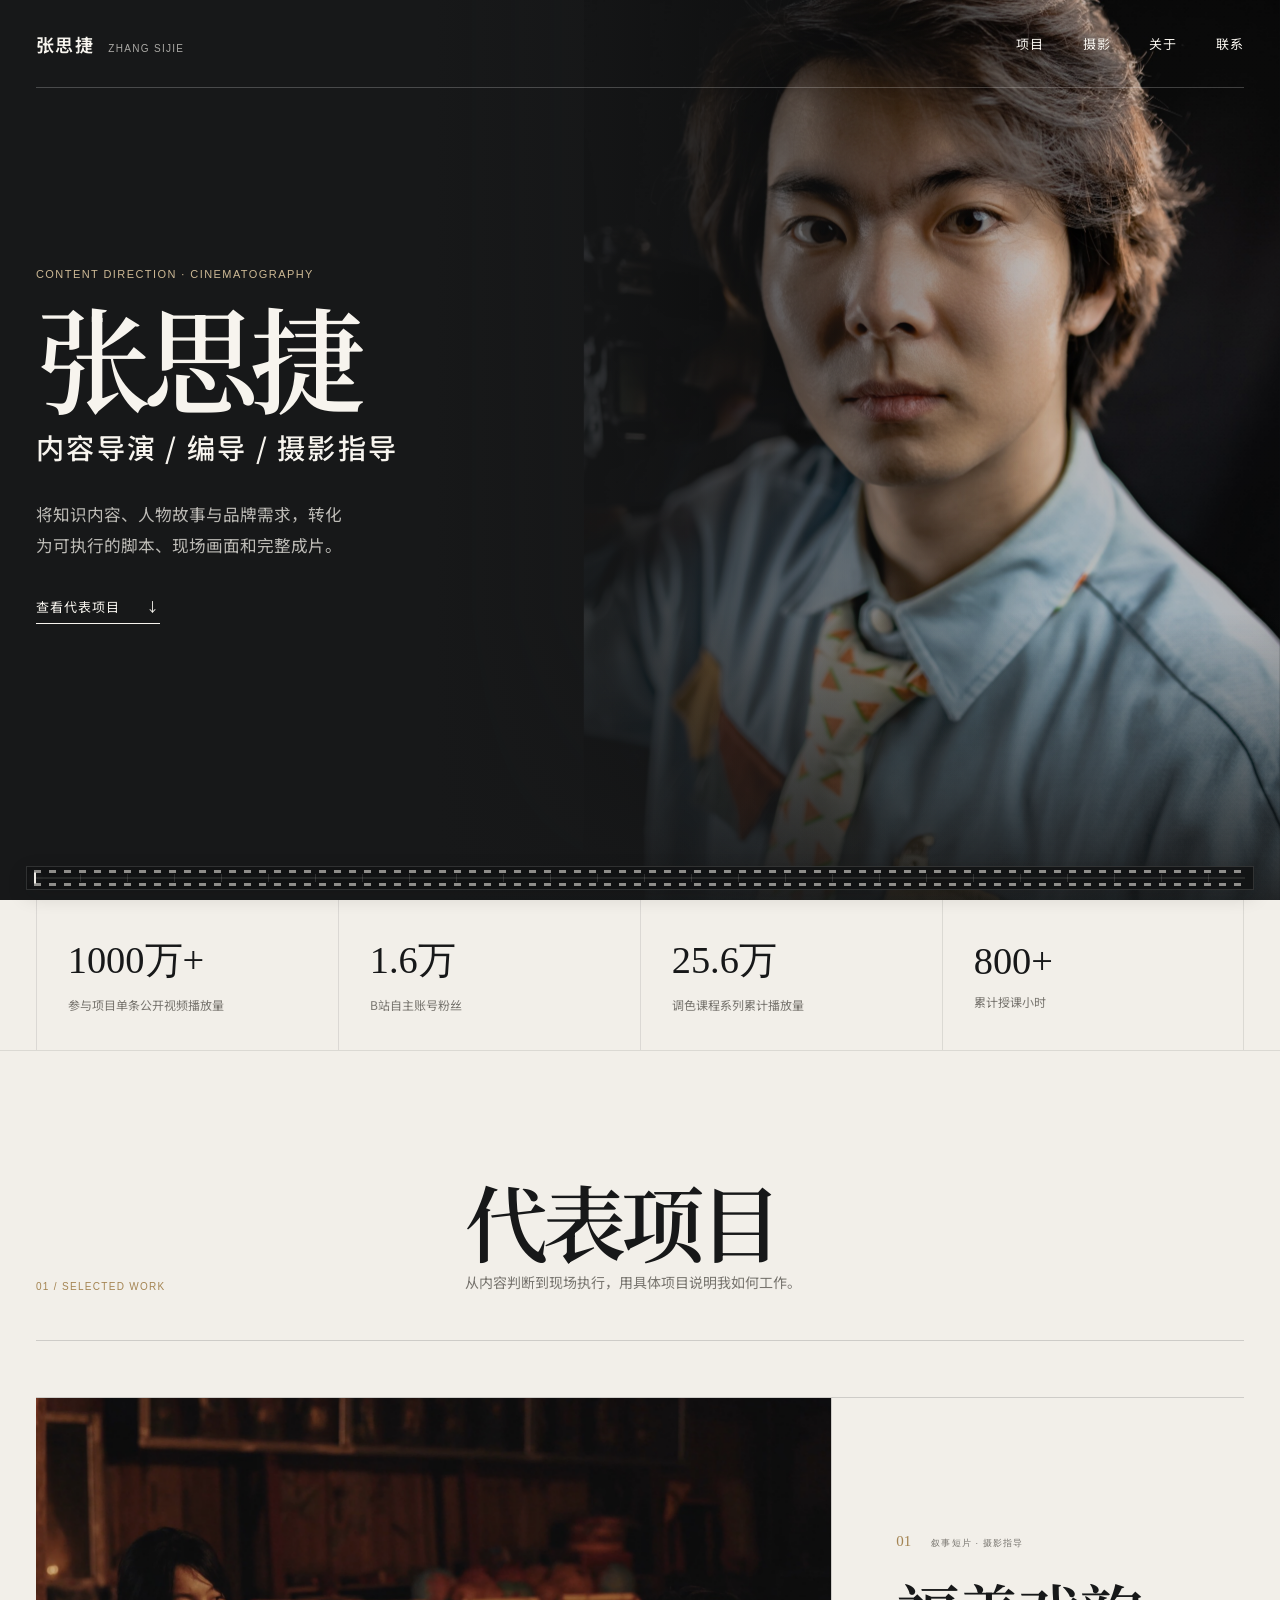
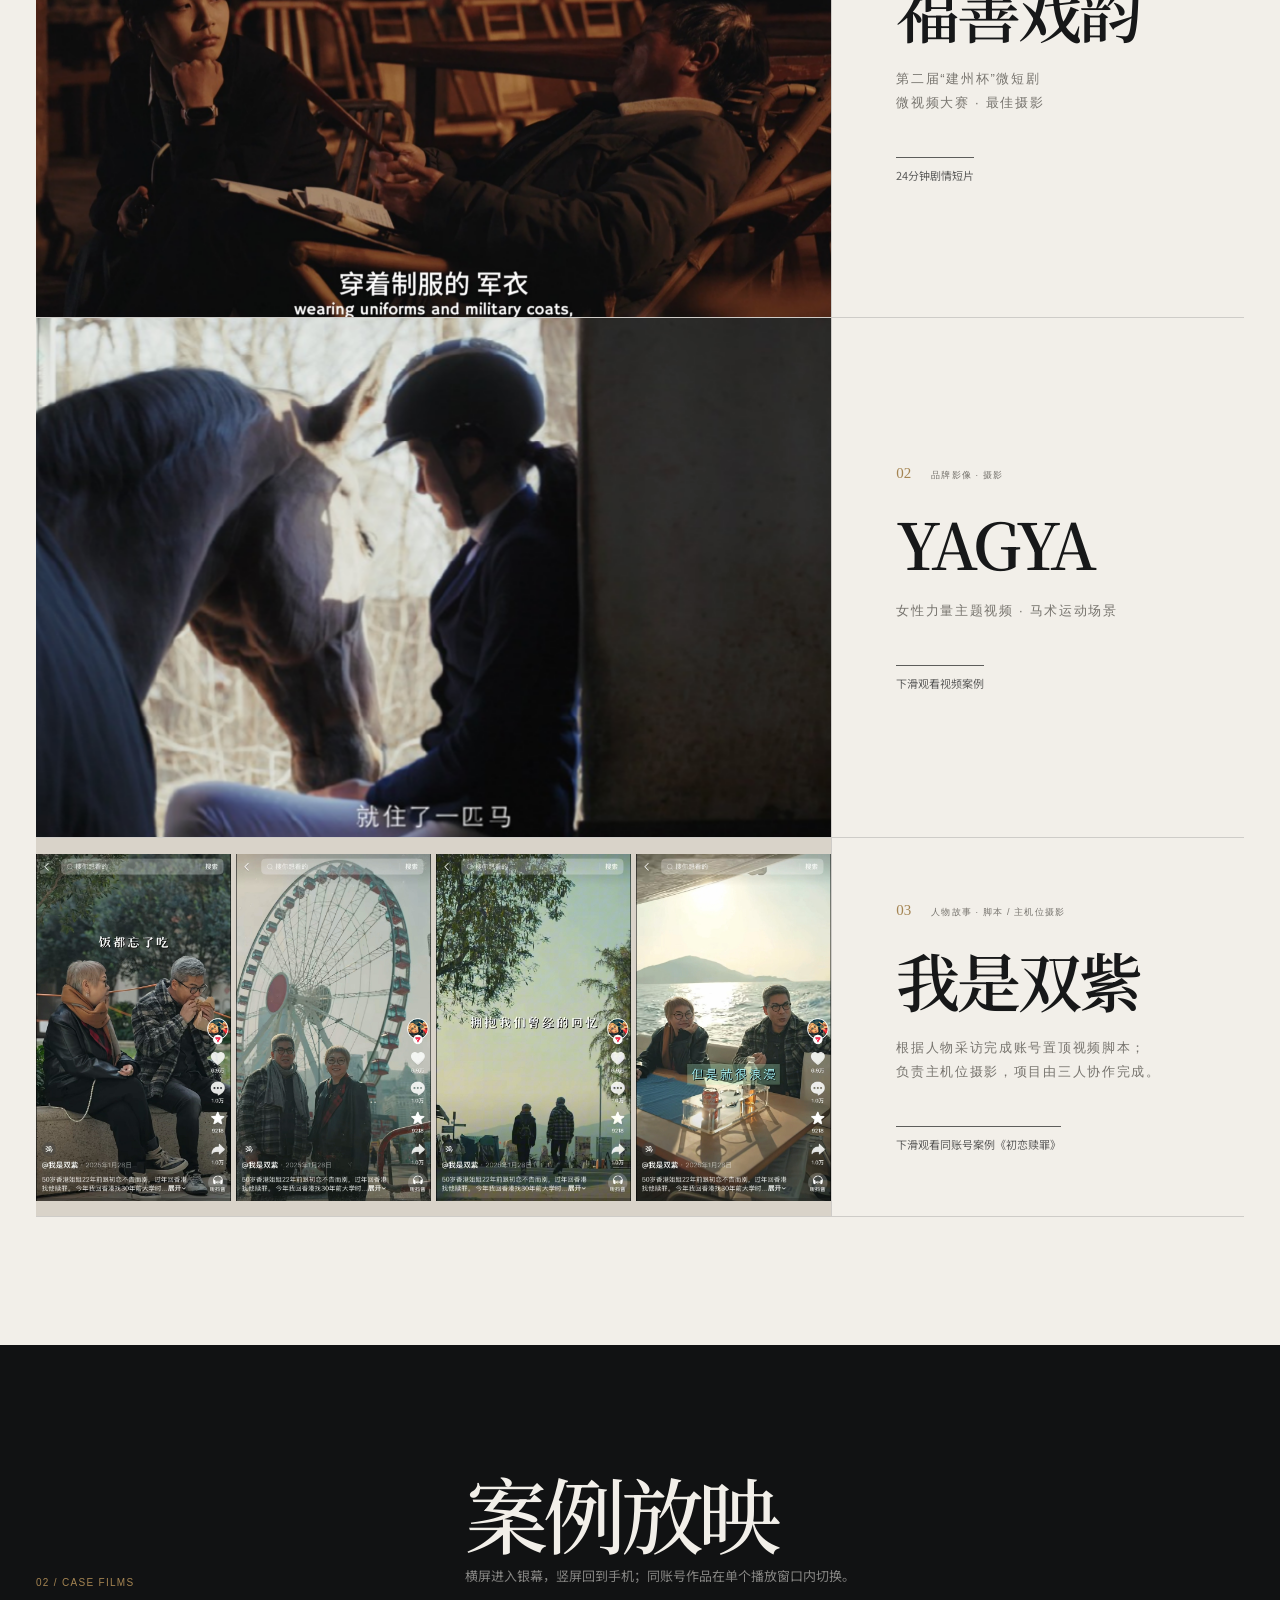
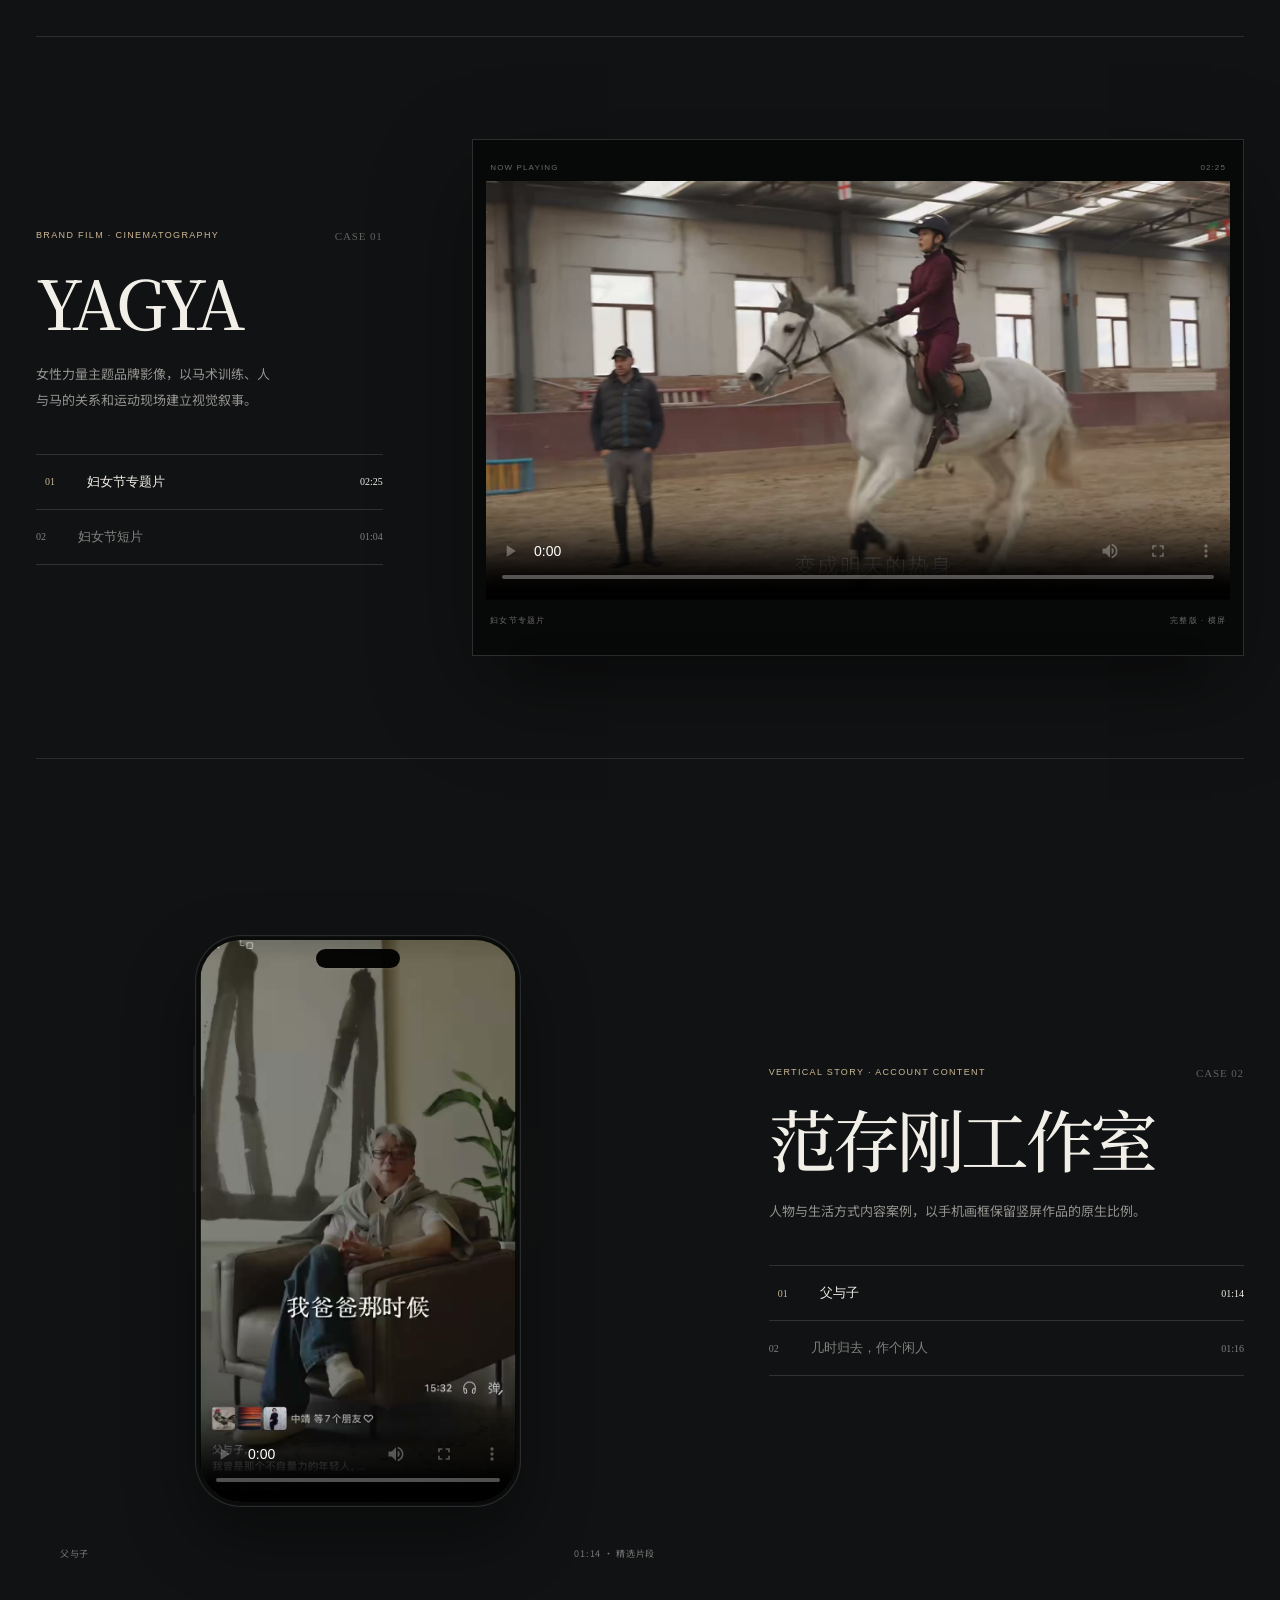
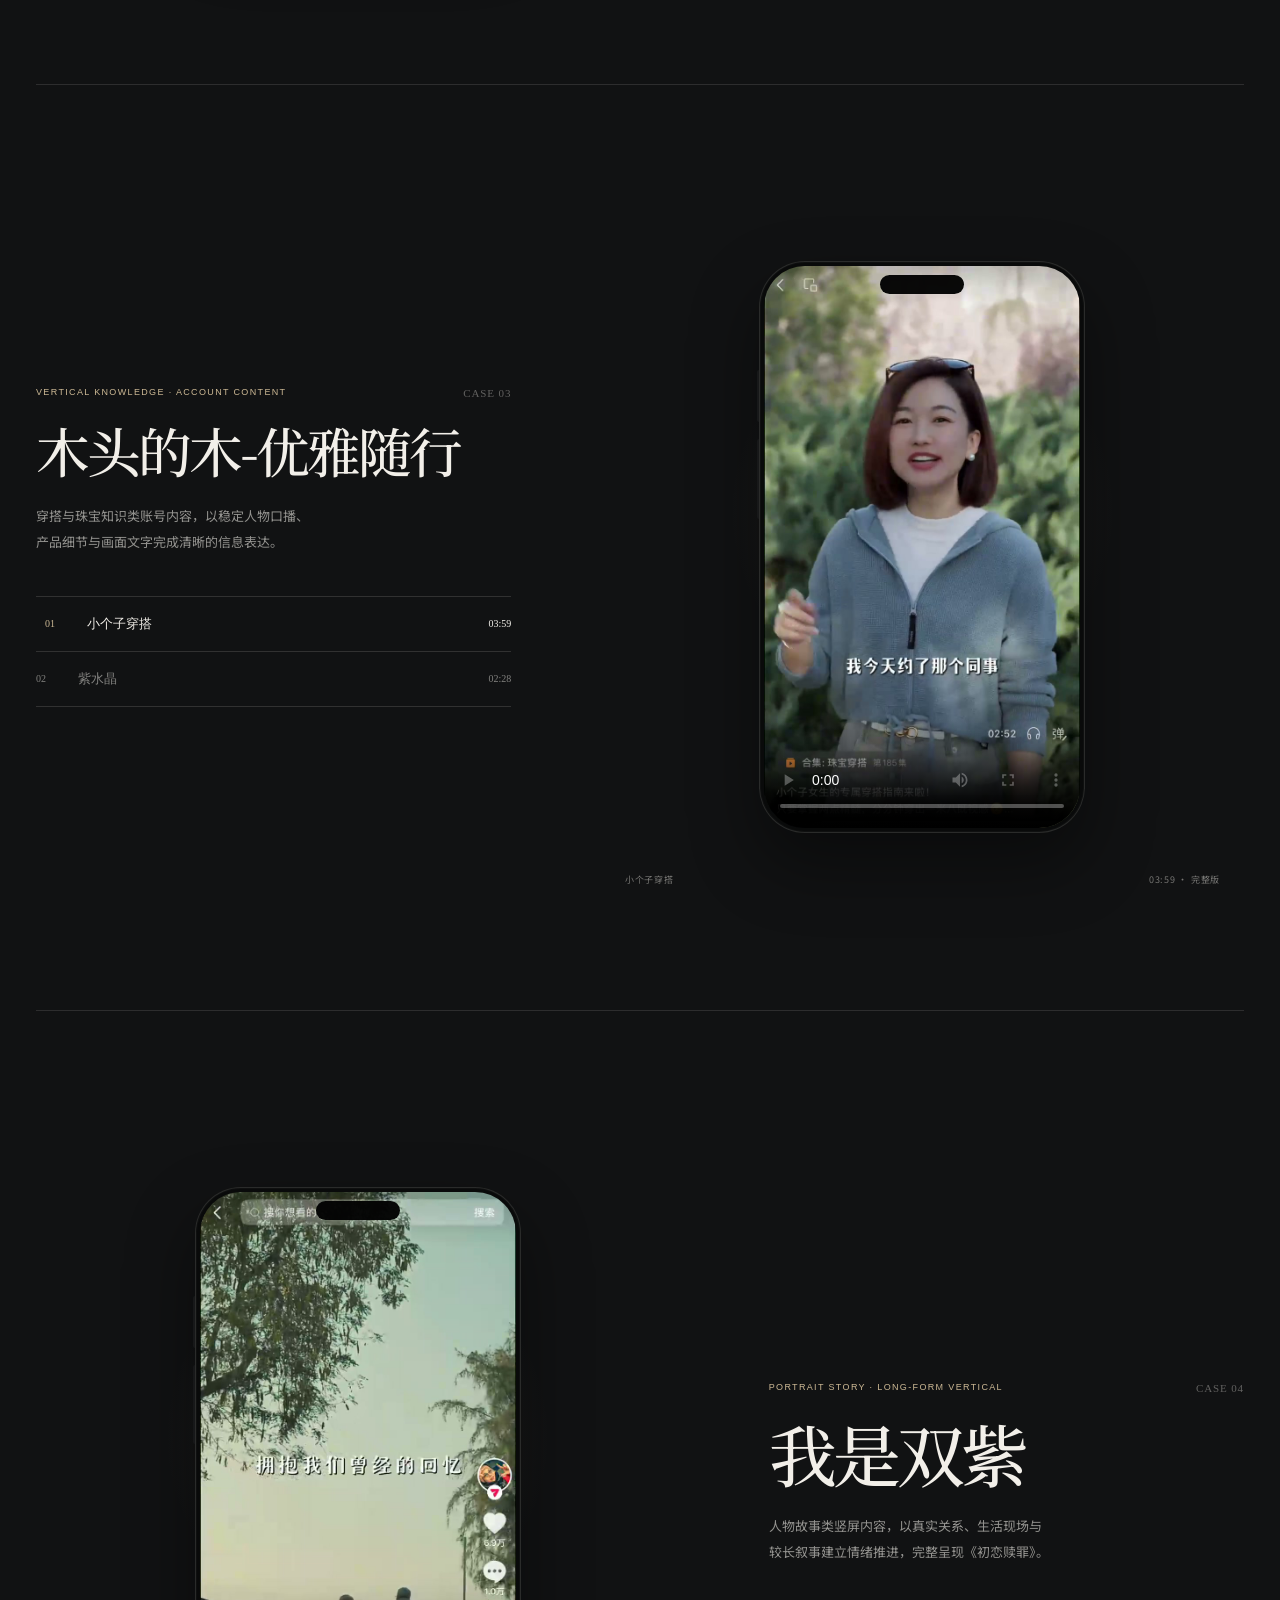
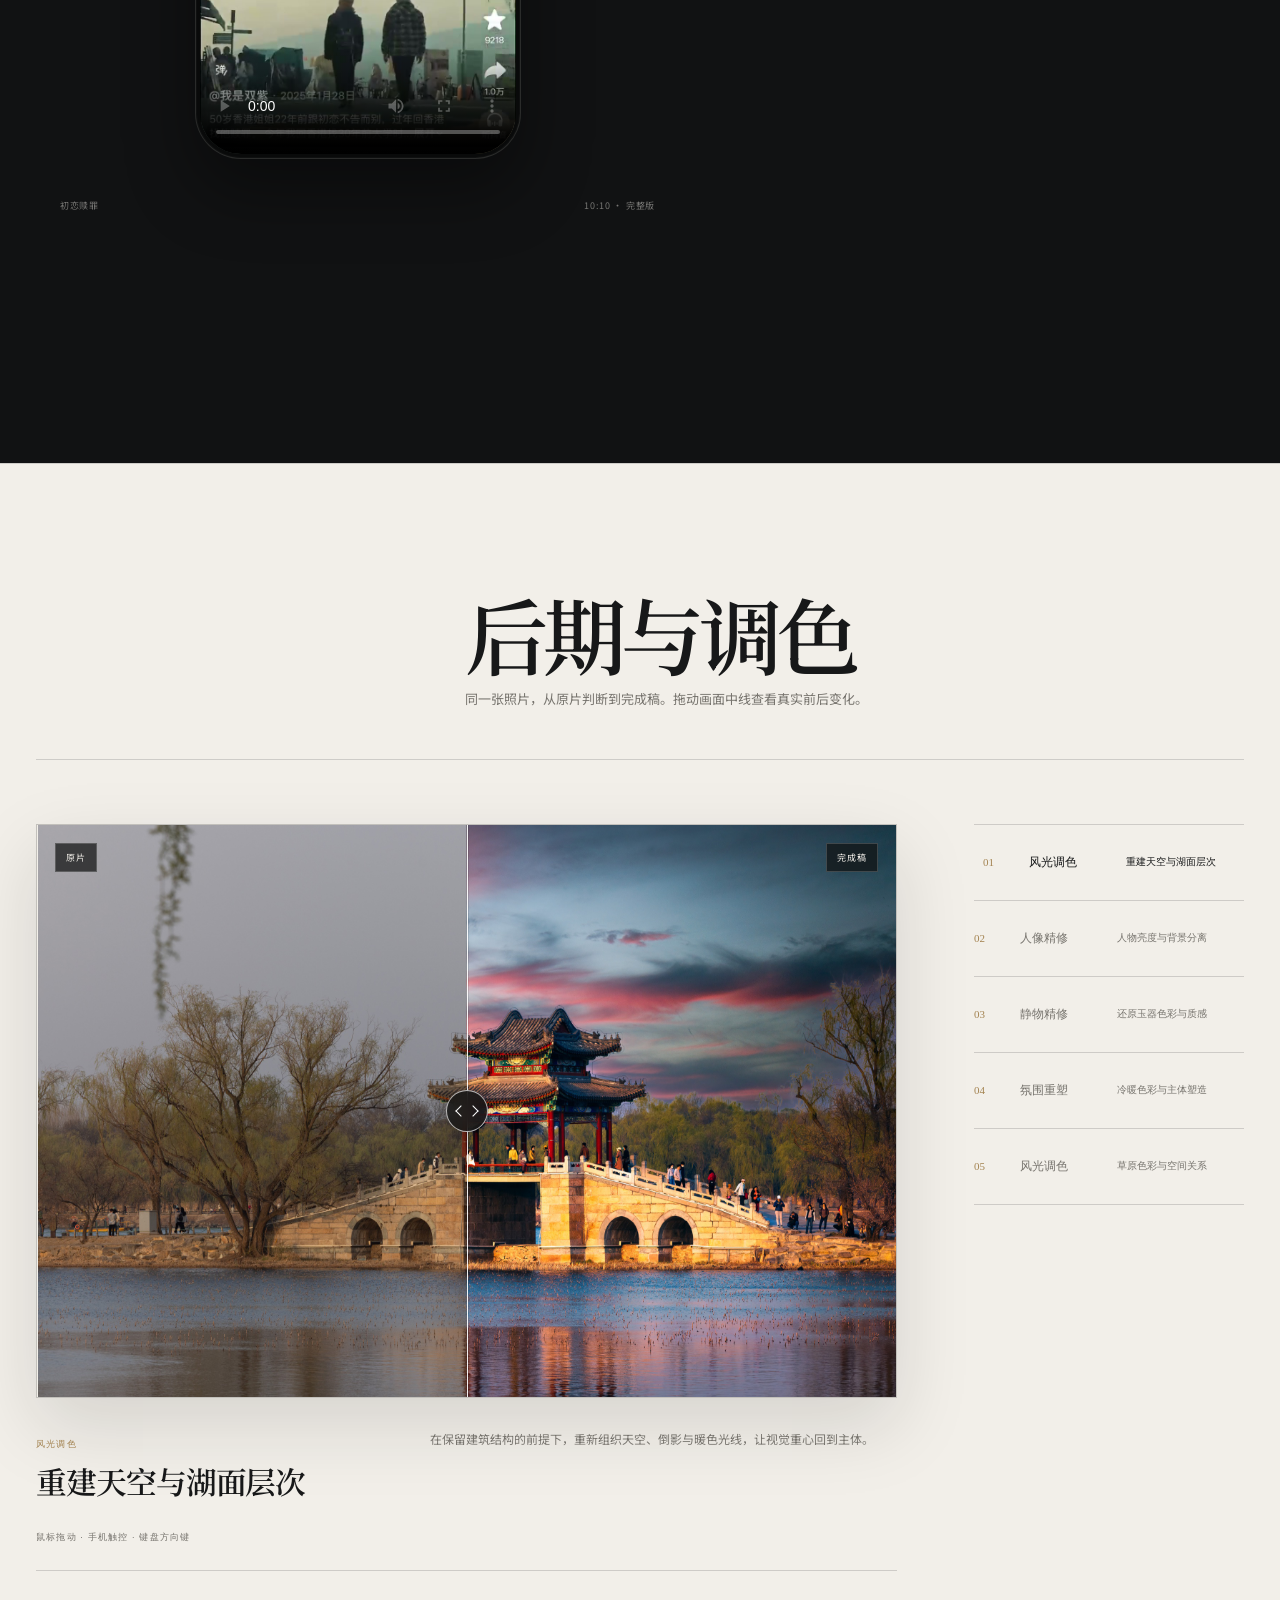
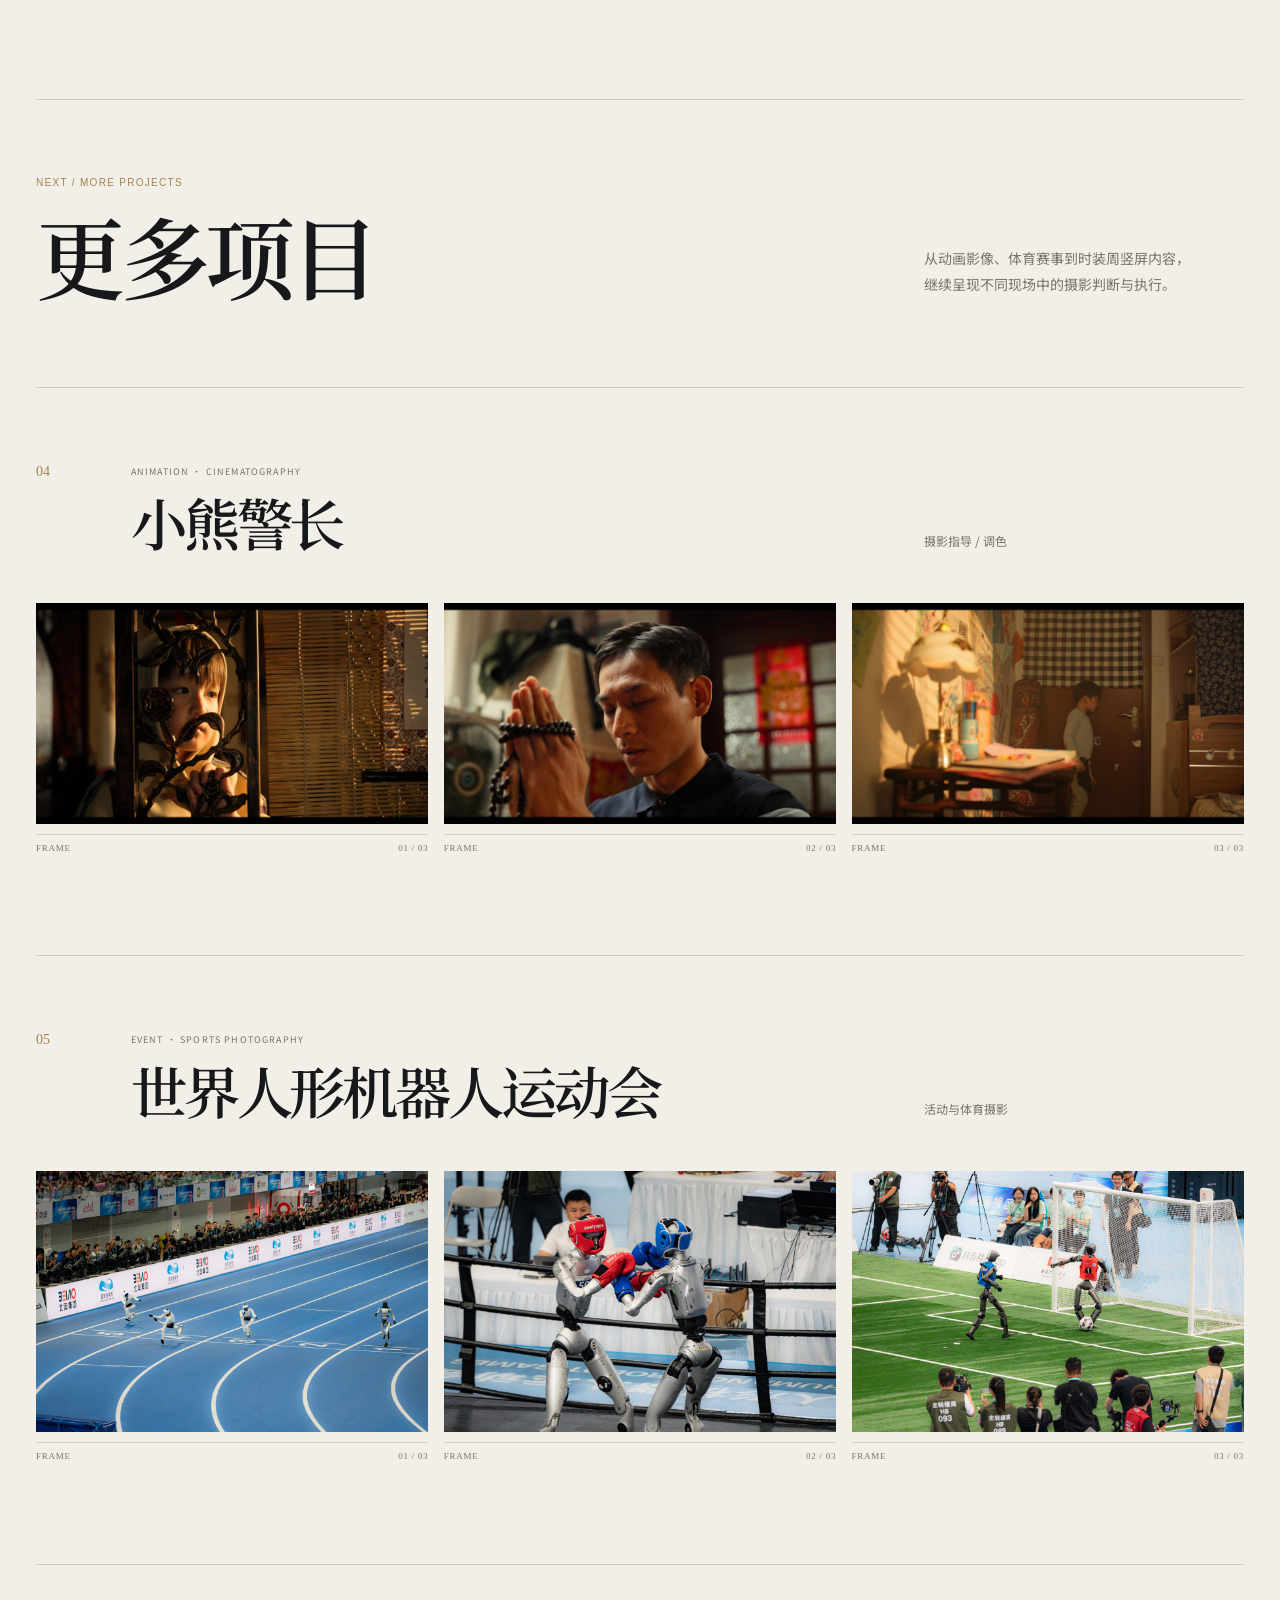
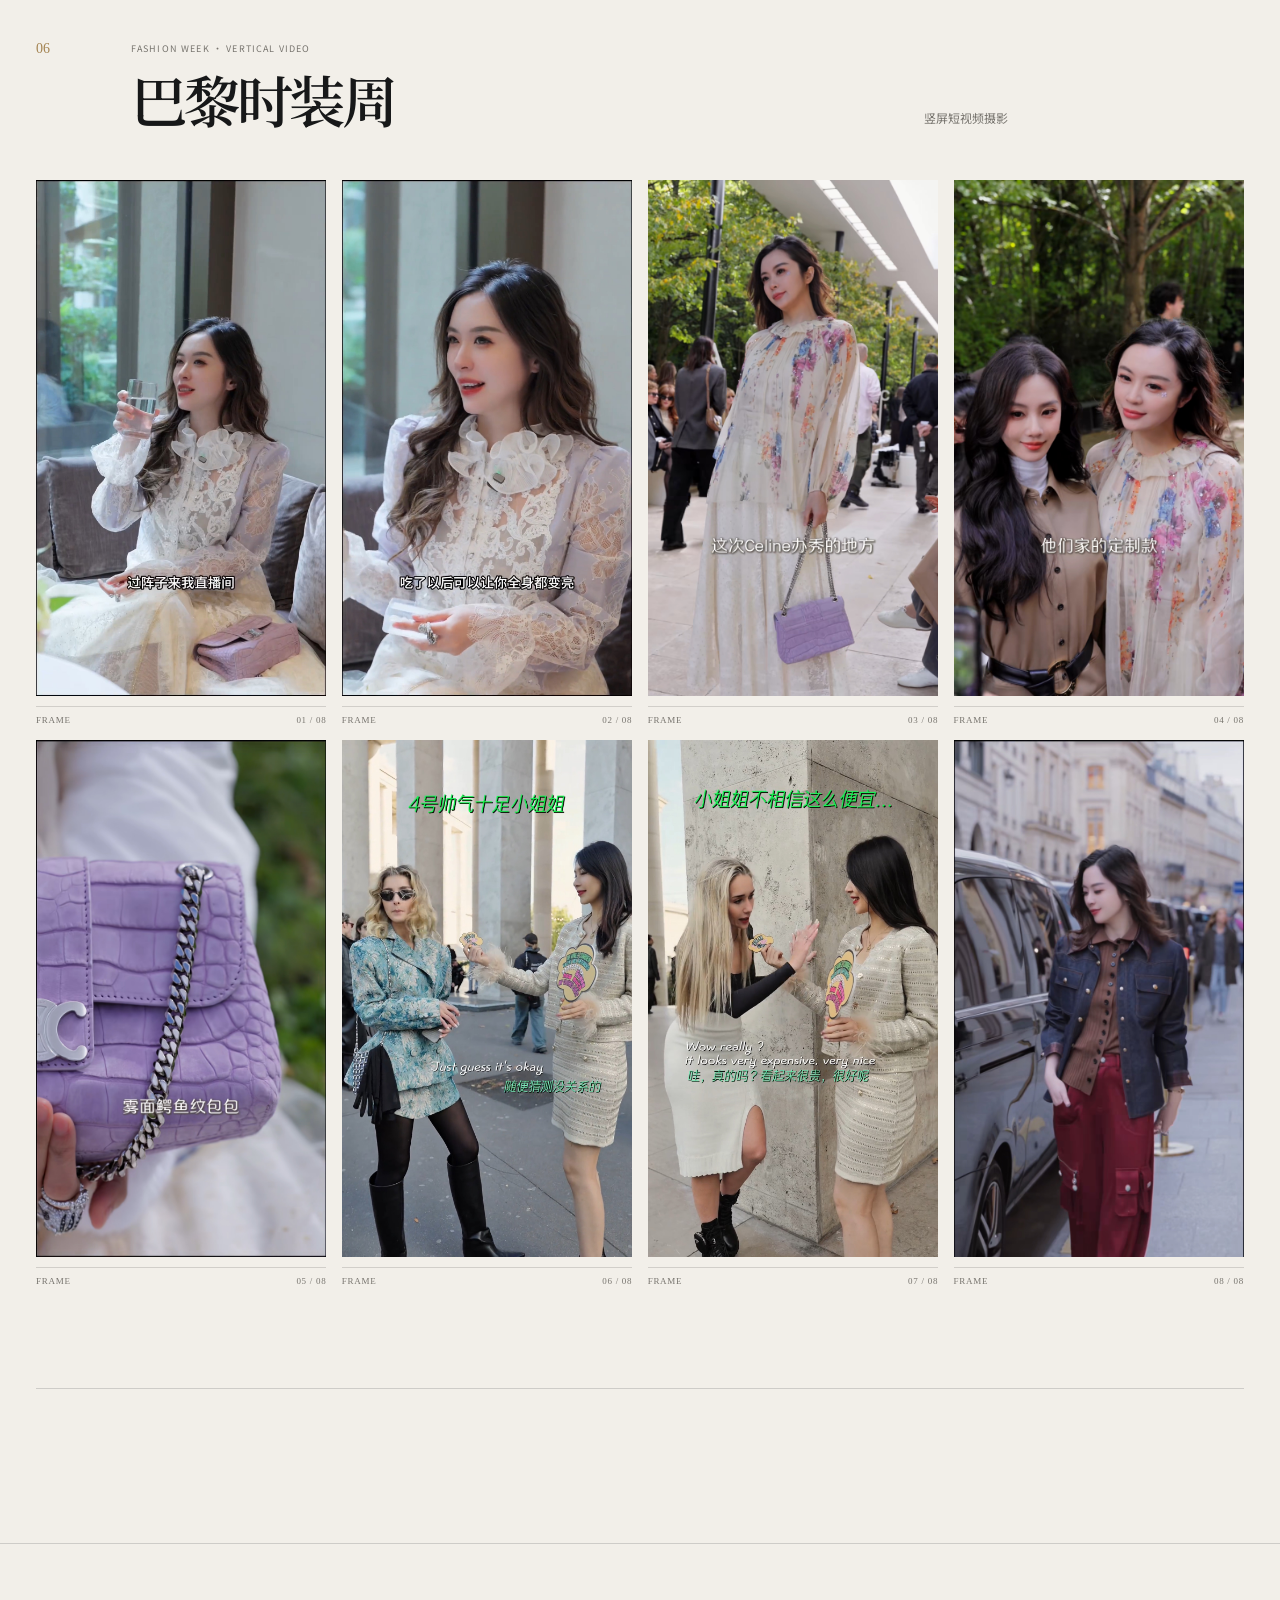
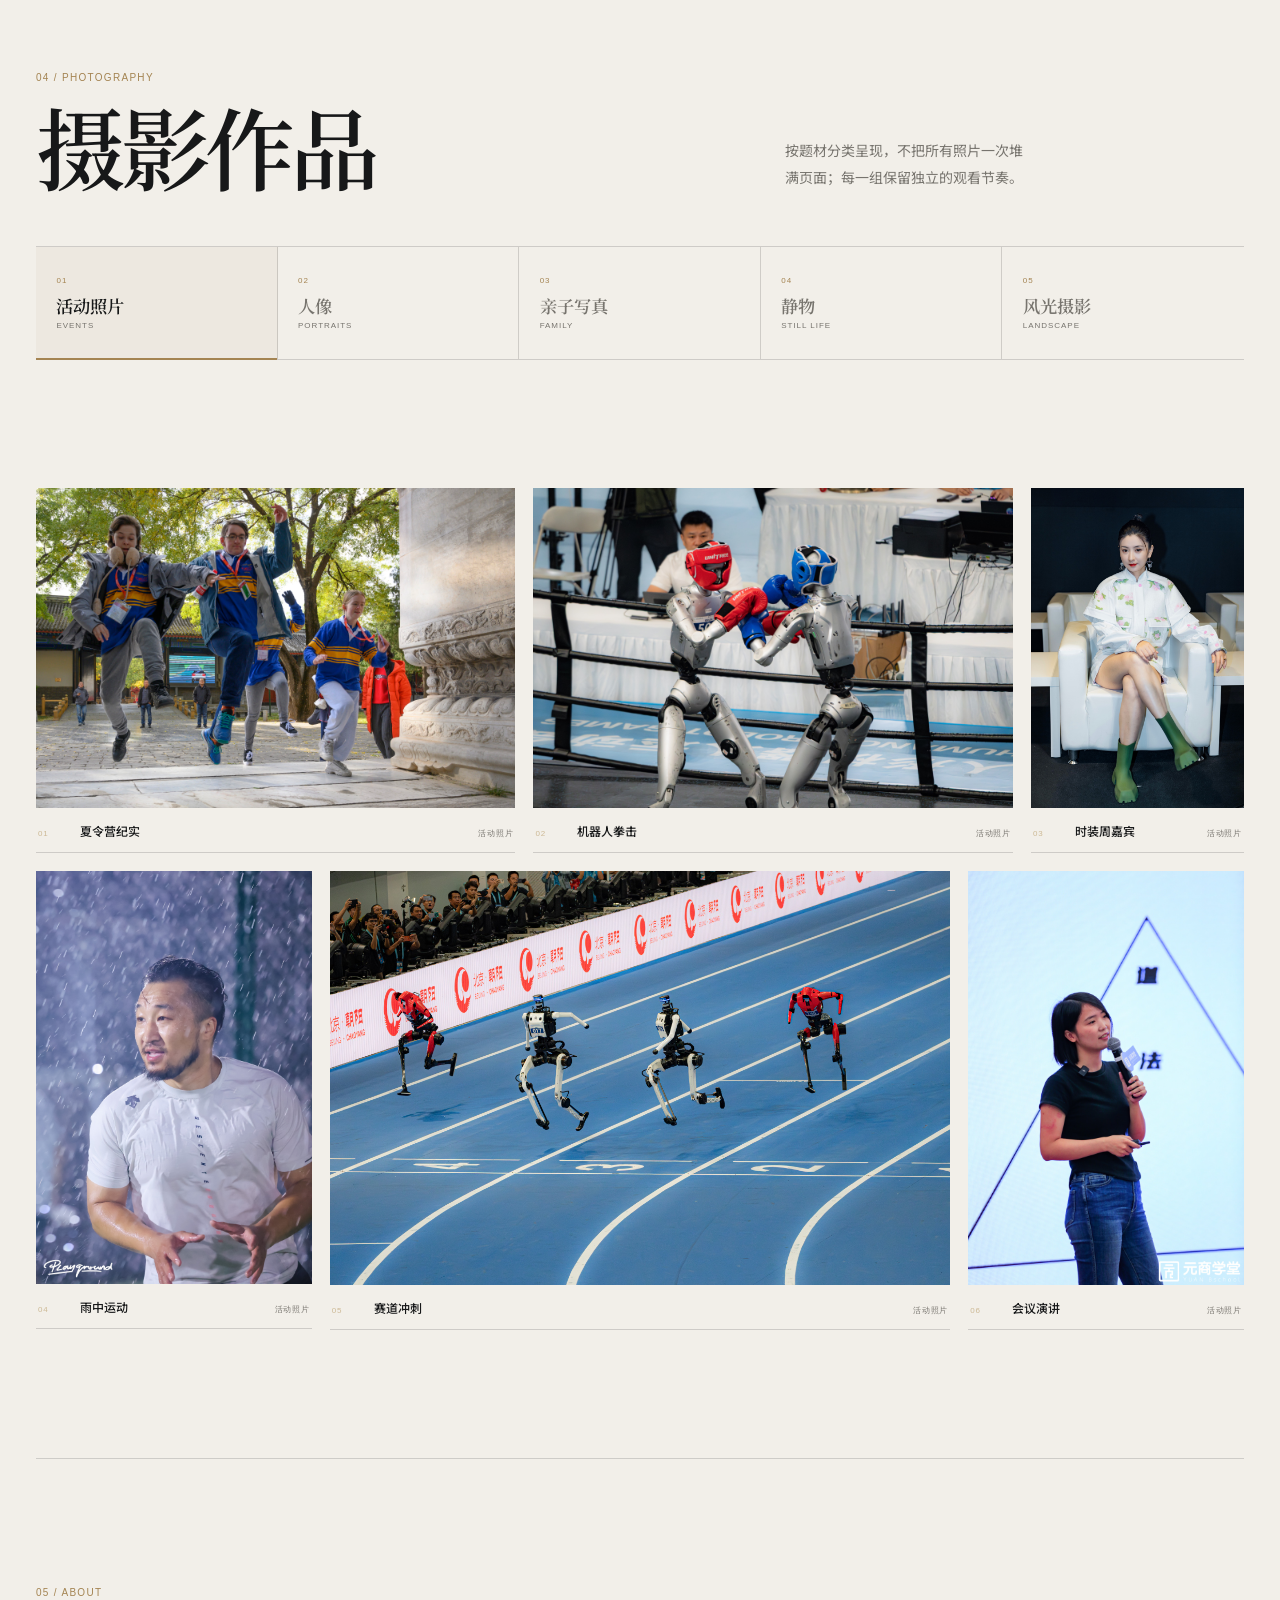
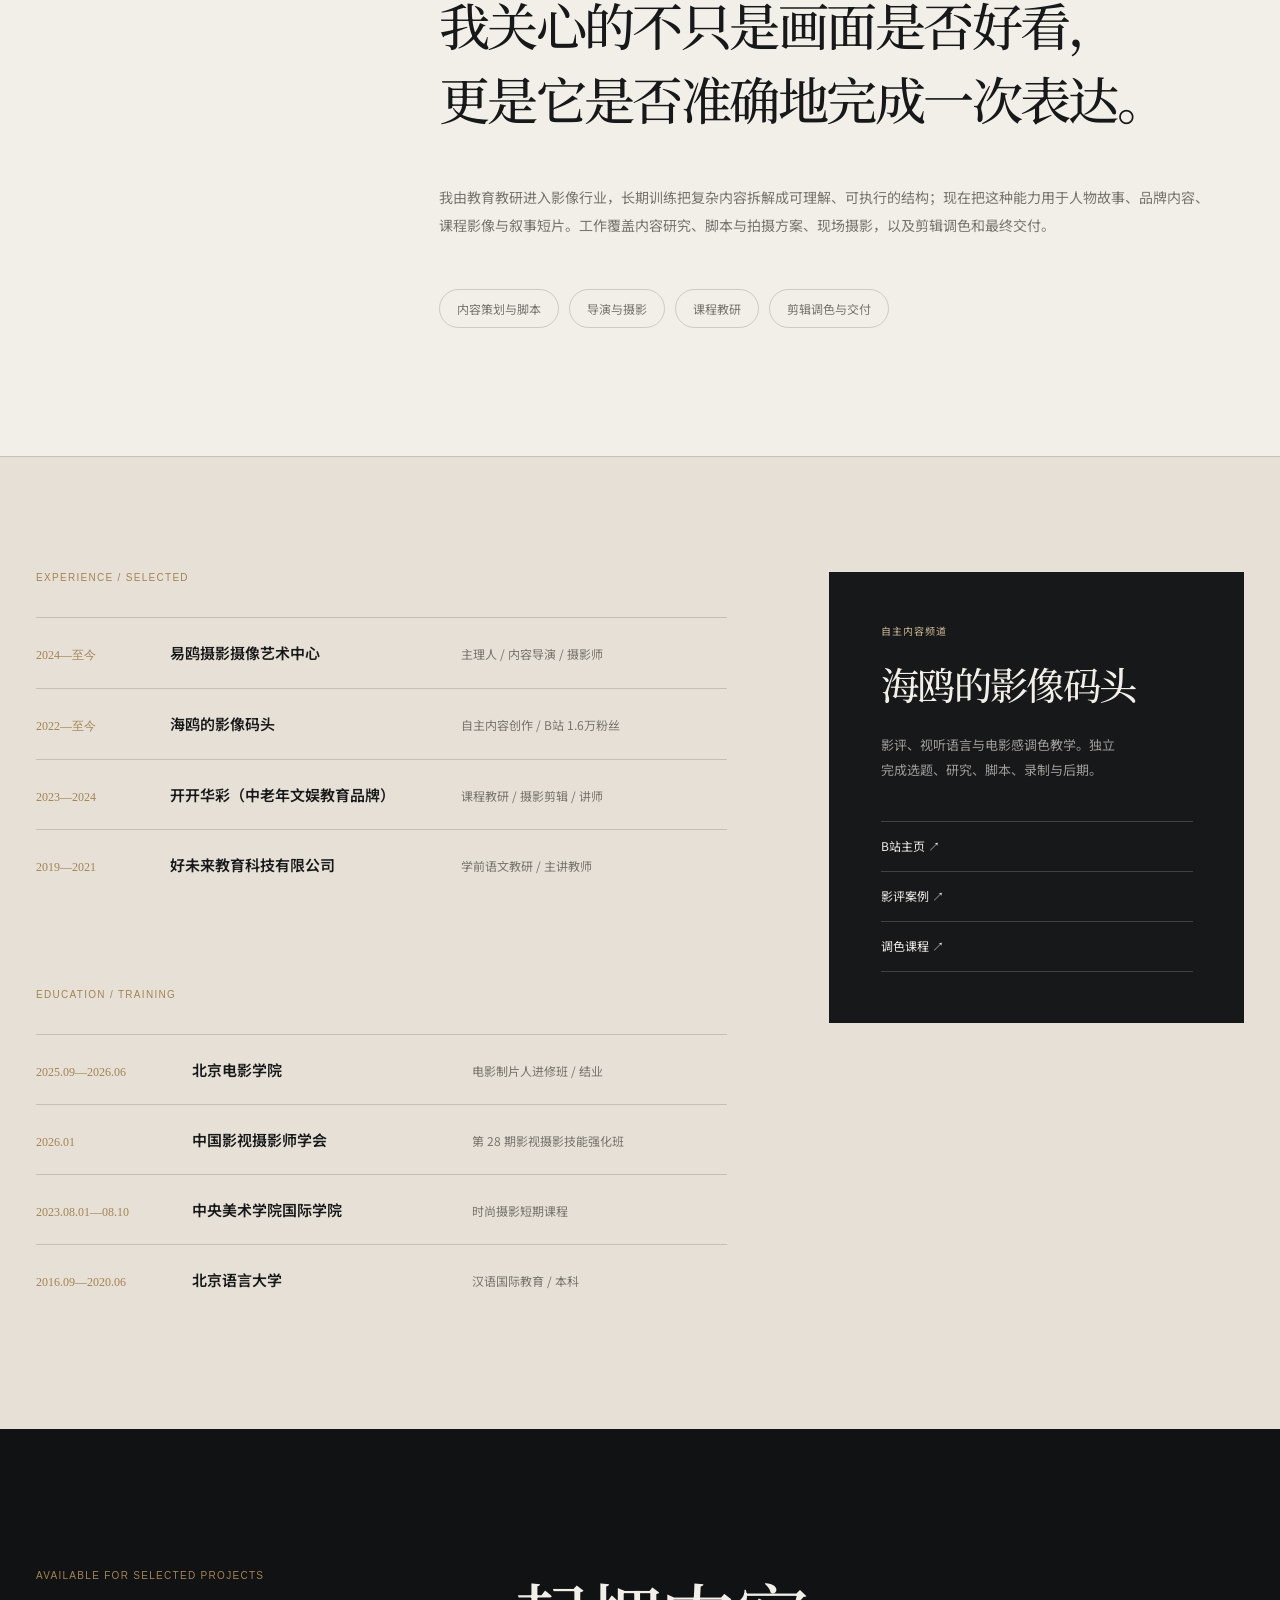
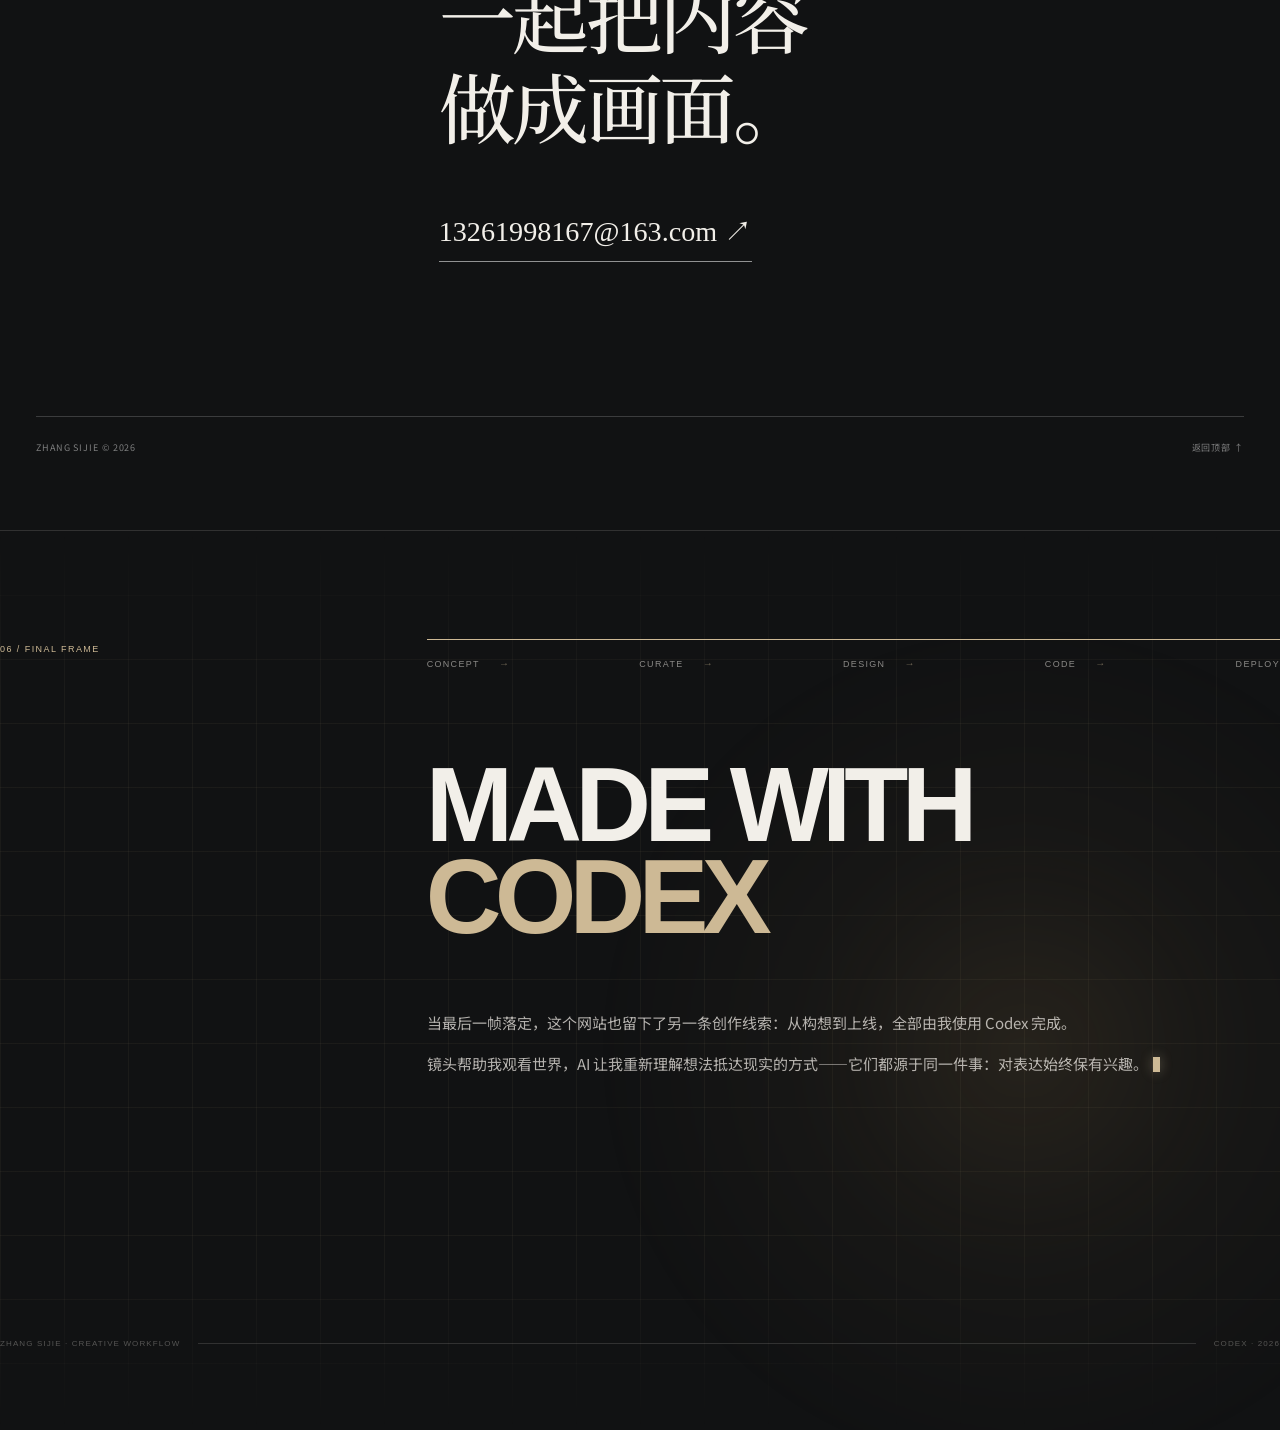
==== commit 0e1707e7: "Add education timeline and Codex end frame" ====
--- a/index.html
+++ b/index.html
@@ -1 +1 @@
-<!DOCTYPE html><html lang="zh-CN"><head><meta charSet="utf-8"/><link rel="preconnect" href="/" crossorigin=""/><meta name="viewport" content="width=device-width, initial-scale=1"/><link rel="preload" href="/media/portrait-hero.jpg" as="image" fetchPriority="high"/><link rel="preload" href="/media/fushan-feature.jpg" as="image"/><link rel="preload" href="/media/yagya-c-02.jpg" as="image"/><link rel="preload" as="image" href="/media/portfolio/landscape-architecture.jpg"/><link rel="preload" as="image" href="/media/post/architecture-before.jpg"/><link rel="stylesheet" href="/_next/static/chunks/0x.e~t5iri1bh.css" data-precedence="next"/><link rel="preload" as="script" fetchPriority="low" href="/_next/static/chunks/10mluhc84.1ee.js"/><script src="/_next/static/chunks/0pbz.j~ornctw.js" async=""></script><script src="/_next/static/chunks/0c_u0uom0kk-9.js" async=""></script><script src="/_next/static/chunks/turbopack-0-2-jyq65k6gh.js" async=""></script><script src="/_next/static/chunks/0b-.ij0mqhtov.js" async=""></script><script src="/_next/static/chunks/17f2ht9wo-phb.js" async=""></script><script src="/_next/static/chunks/0p1e1gjpzh5c7.js" async=""></script><meta name="next-size-adjust" content=""/><title>张思捷｜内容导演 · 编导 · 摄影指导</title><meta name="description" content="张思捷个人作品网站：内容导演、编导与摄影指导，展示叙事短片、品牌影像、人物故事及课程内容作品。"/><meta property="og:title" content="张思捷｜内容导演 · 编导 · 摄影指导"/><meta property="og:description" content="内容导演、编导与摄影指导个人作品网站。"/><meta property="og:locale" content="zh_CN"/><meta property="og:image" content="https://sijie-visual.github.io/og.png"/><meta property="og:image:width" content="1672"/><meta property="og:image:height" content="941"/><meta property="og:image:alt" content="张思捷｜内容导演 · 编导 · 摄影指导"/><meta property="og:type" content="website"/><meta name="twitter:card" content="summary_large_image"/><meta name="twitter:title" content="张思捷｜内容导演 · 编导 · 摄影指导"/><meta name="twitter:description" content="内容导演、编导与摄影指导个人作品网站。"/><meta name="twitter:image" content="https://sijie-visual.github.io/og.png"/><link rel="icon" href="/favicon.png"/><script src="/_next/static/chunks/03~yq9q893hmn.js" noModule=""></script></head><body><div hidden=""><!--$--><!--/$--></div><main><section class="hero" id="top"><nav class="site-nav" aria-label="主导航"><a class="brand" href="#top" aria-label="张思捷个人作品网站首页"><span class="brand-cn">张思捷</span><span class="brand-en">ZHANG SIJIE</span></a><div class="nav-links"><a href="#works">项目</a><a href="#photography">摄影</a><a href="#about">关于</a><a href="mailto:13261998167@163.com">联系</a></div></nav><div class="hero-media"><img src="/media/portrait-hero.jpg" alt="张思捷手持摄影机的个人肖像" width="1600" height="2000" fetchPriority="high"/></div><div class="hero-shade" aria-hidden="true"></div><div class="hero-content"><p class="hero-kicker">CONTENT DIRECTION · CINEMATOGRAPHY</p><h1><span>张思捷</span><small>内容导演 / 编导 / 摄影指导</small></h1><p class="hero-intro">将知识内容、人物故事与品牌需求，转化为可执行的脚本、现场画面和完整成片。</p><a class="text-link text-link--light" href="#works">查看代表项目 <span aria-hidden="true">↓</span></a></div><div class="hero-feature"><span>PORTFOLIO · 2026</span><strong>内容导演 × 摄影指导</strong><small>叙事 · 品牌 · 人物 · 知识内容</small></div></section><section class="proof" aria-label="职业数据"><div><strong>1000万+</strong><span>参与项目单条公开视频播放量</span></div><div><strong>1.6万</strong><span>B站自主账号粉丝</span></div><div><strong>25.6万</strong><span>调色课程系列累计播放量</span></div><div><strong>800+</strong><span>累计授课小时</span></div></section><section class="works section-shell" id="works"><div class="section-heading"><p class="section-index">01 / SELECTED WORK</p><div><h2>代表项目</h2><p>从内容判断到现场执行，用具体项目说明我如何工作。</p></div></div><div class="project-grid"><article class="project-card project-card--image"><div class="project-visual project-visual--image project-image"><img src="/media/fushan-feature.jpg" alt="短片《福善戏韵》中人物在木屋内交谈的暖色画面"/></div><div class="project-copy"><div class="project-meta"><span class="project-number">01</span><p class="project-eyebrow">叙事短片 · 摄影指导</p></div><h3>福善戏韵</h3><p class="project-note">第二届“建州杯”微短剧微视频大赛 · 最佳摄影</p><span class="project-action">24分钟剧情短片</span></div></article><article class="project-card project-card--image"><div class="project-visual project-visual--image project-image"><img src="/media/yagya-c-02.jpg" alt="YAGYA 马术服装品牌视频中骑手与白马相处的逆光画面"/></div><div class="project-copy"><div class="project-meta"><span class="project-number">02</span><p class="project-eyebrow">品牌影像 · 摄影</p></div><h3>YAGYA</h3><p class="project-note">女性力量主题视频 · 马术运动场景</p><span class="project-action">下滑观看视频案例</span></div></article><article class="project-card project-card--portrait-series"><div class="project-visual project-visual--portrait-series"><div class="project-series" role="region" aria-label="《初恋赎罪》四张竖屏视频截图，窄屏下可横向浏览" tabindex="0"><figure class="project-series__frame"><img src="/media/shuangzi-project-01.jpg" alt="《初恋赎罪》视频静帧：两位人物坐在长椅上分享食物" width="1320" height="2346" loading="lazy" decoding="async"/></figure><figure class="project-series__frame"><img src="/media/shuangzi-project-02.jpg" alt="《初恋赎罪》视频静帧：两位人物在摩天轮前合影" width="1320" height="2346" loading="lazy" decoding="async"/></figure><figure class="project-series__frame"><img src="/media/shuangzi-project-03.jpg" alt="《初恋赎罪》视频静帧：两位人物并肩走向海边" width="1320" height="2346" loading="lazy" decoding="async"/></figure><figure class="project-series__frame"><img src="/media/shuangzi-project-04.jpg" alt="《初恋赎罪》视频静帧：两位人物坐在船上交谈" width="1320" height="2346" loading="lazy" decoding="async"/></figure></div></div><div class="project-copy"><div class="project-meta"><span class="project-number">03</span><p class="project-eyebrow">人物故事 · 脚本 / 主机位摄影</p></div><h3>我是双紫</h3><p class="project-note">根据人物采访完成账号置顶视频脚本；<br/>负责主机位摄影，项目由三人协作完成。</p><span class="project-action">下滑观看同账号案例《初恋赎罪》</span></div></article></div></section><section class="case-films" id="case-films" aria-labelledby="case-films-title"><div class="section-shell"><header class="case-films__heading"><p class="section-index">02 / CASE FILMS</p><div><h2 id="case-films-title">案例放映</h2><p>横屏进入银幕，竖屏回到手机；同账号作品在单个播放窗口内切换。</p></div></header><article class="film-case film-case--landscape"><div class="film-case__copy"><p class="film-case__eyebrow">BRAND FILM · CINEMATOGRAPHY</p><span class="film-case__number">CASE 01</span><h3>YAGYA</h3><p class="film-case__intro">女性力量主题品牌影像，以马术训练、人与马的关系和运动现场建立视觉叙事。</p><div class="film-selector" role="tablist" aria-label="切换 YAGYA 视频"><button class="is-active" id="yagya-feature-tab" type="button" role="tab" aria-controls="yagya-video-panel" aria-selected="true" tabindex="0"><span>01</span><strong>妇女节专题片</strong><small>02:25</small></button><button id="yagya-short-tab" type="button" role="tab" aria-controls="yagya-video-panel" aria-selected="false" tabindex="-1"><span>02</span><strong>妇女节短片</strong><small>01:04</small></button></div></div><div class="cinema-stage"><div class="cinema-stage__bar"><span>NOW PLAYING</span><span>02:25</span></div><div class="cinema-stage__screen" id="yagya-video-panel" role="tabpanel" aria-labelledby="yagya-feature-tab"><video controls="" playsInline="" preload="metadata" poster="/media/yagya-feature-poster.jpg" aria-label="播放 YAGYA 妇女节专题片"><source src="/media/yagya-womens-day-feature.mp4" type="video/mp4"/>当前浏览器无法播放此视频。</video></div><div class="cinema-stage__caption"><span>妇女节专题片</span><span>完整版 · 横屏</span></div></div></article><article class="film-case film-case--vertical film-case--phone-left"><div class="film-case__copy"><p class="film-case__eyebrow">VERTICAL STORY · ACCOUNT CONTENT</p><span class="film-case__number">CASE 02</span><h3>范存刚工作室</h3><p class="film-case__intro">人物与生活方式内容案例，以手机画框保留竖屏作品的原生比例。</p><div class="film-selector" role="tablist" aria-label="切换范存刚工作室视频"><button class="is-active" id="fan-father-son-tab" type="button" role="tab" aria-controls="fan-studio-video-panel" aria-selected="true" tabindex="0"><span>01</span><strong>父与子</strong><small>01:14</small></button><button id="fan-idle-life-tab" type="button" role="tab" aria-controls="fan-studio-video-panel" aria-selected="false" tabindex="-1"><span>02</span><strong>几时归去，作个闲人</strong><small>01:16</small></button></div></div><div class="phone-stage" id="fan-studio-video-panel" role="tabpanel" aria-labelledby="fan-father-son-tab"><div class="phone-shell"><span class="phone-shell__button phone-shell__button--upper" aria-hidden="true"></span><span class="phone-shell__button phone-shell__button--lower" aria-hidden="true"></span><div class="phone-shell__screen"><span class="phone-shell__island" aria-hidden="true"></span><video controls="" playsInline="" preload="metadata" poster="/media/fan-father-and-son-poster.jpg" aria-label="播放范存刚工作室《父与子》"><source src="/media/fan-father-and-son-preview.mp4" type="video/mp4"/>当前浏览器无法播放此视频。</video></div></div><p class="phone-stage__caption"><span>父与子</span><span>01:14<!-- --> · <!-- -->精选片段</span></p></div></article><article class="film-case film-case--vertical film-case--phone-right"><div class="film-case__copy"><p class="film-case__eyebrow">VERTICAL KNOWLEDGE · ACCOUNT CONTENT</p><span class="film-case__number">CASE 03</span><h3 class="film-case__title--long">木头的木-优雅随行</h3><p class="film-case__intro">穿搭与珠宝知识类账号内容，以稳定人物口播、产品细节与画面文字完成清晰的信息表达。</p><div class="film-selector" role="tablist" aria-label="切换木头的木-优雅随行视频"><button class="is-active" id="mutou-petite-outfit-tab" type="button" role="tab" aria-controls="mutou-elegant-video-panel" aria-selected="true" tabindex="0"><span>01</span><strong>小个子穿搭</strong><small>03:59</small></button><button id="mutou-amethyst-tab" type="button" role="tab" aria-controls="mutou-elegant-video-panel" aria-selected="false" tabindex="-1"><span>02</span><strong>紫水晶</strong><small>02:28</small></button></div></div><div class="phone-stage" id="mutou-elegant-video-panel" role="tabpanel" aria-labelledby="mutou-petite-outfit-tab"><div class="phone-shell"><span class="phone-shell__button phone-shell__button--upper" aria-hidden="true"></span><span class="phone-shell__button phone-shell__button--lower" aria-hidden="true"></span><div class="phone-shell__screen"><span class="phone-shell__island" aria-hidden="true"></span><video controls="" playsInline="" preload="metadata" poster="/media/mutou-petite-outfit-poster.jpg" aria-label="播放木头的木-优雅随行《小个子穿搭》"><source src="/media/mutou-petite-outfit.mp4" type="video/mp4"/>当前浏览器无法播放此视频。</video></div></div><p class="phone-stage__caption"><span>小个子穿搭</span><span>03:59<!-- --> · <!-- -->完整版</span></p></div></article><article class="film-case film-case--vertical film-case--phone-left"><div class="film-case__copy"><p class="film-case__eyebrow">PORTRAIT STORY · LONG-FORM VERTICAL</p><span class="film-case__number">CASE 04</span><h3>我是双紫</h3><p class="film-case__intro">人物故事类竖屏内容，以真实关系、生活现场与较长叙事建立情绪推进，完整呈现《初恋赎罪》。</p></div><div class="phone-stage" id="shuangzi-story-video-panel" role="group" aria-label="我是双紫视频案例"><div class="phone-shell"><span class="phone-shell__button phone-shell__button--upper" aria-hidden="true"></span><span class="phone-shell__button phone-shell__button--lower" aria-hidden="true"></span><div class="phone-shell__screen"><span class="phone-shell__island" aria-hidden="true"></span><video controls="" playsInline="" preload="metadata" poster="/media/shuangzi-first-love-poster.jpg" aria-label="播放我是双紫《初恋赎罪》"><source src="/media/shuangzi-first-love.mp4" type="video/mp4"/>当前浏览器无法播放此视频。</video></div></div><p class="phone-stage__caption"><span>初恋赎罪</span><span>10:10<!-- --> · <!-- -->完整版</span></p></div></article></div></section><section class="post-production" id="post-production" aria-labelledby="post-production-title"><div class="section-shell"><header class="post-production__heading"><p class="section-index">03 / POST PRODUCTION</p><div><h2 id="post-production-title">后期与调色</h2><p>同一张照片，从原片判断到完成稿。拖动画面中线查看真实前后变化。</p></div></header><div class="post-production__layout"><div class="comparison-workspace"><div class="comparison-stage comparison-stage--landscape" style="--compare-position:50%"><img class="comparison-image comparison-image--after" src="/media/portfolio/landscape-architecture.jpg" alt="湖畔建筑风光照片的调色前后对比"/><div class="comparison-before" aria-hidden="true"><img class="comparison-image" src="/media/post/architecture-before.jpg" alt=""/></div><span class="comparison-label comparison-label--before">原片</span><span class="comparison-label comparison-label--after">完成稿</span><span class="comparison-divider" aria-hidden="true"><i></i></span><input class="comparison-range" type="range" min="0" max="100" step="1" aria-label="拖动查看风光调色原片与完成稿" aria-valuetext="原片显示 50%" value="50"/></div><div class="comparison-copy"><div><span>风光调色</span><h3>重建天空与湖面层次</h3></div><p>在保留建筑结构的前提下，重新组织天空、倒影与暖色光线，让视觉重心回到主体。</p><small>鼠标拖动 · 手机触控 · 键盘方向键</small></div></div><nav class="comparison-index" aria-label="切换后期案例"><button type="button" aria-pressed="true" class="is-active"><span>01</span><strong>风光调色</strong><small>重建天空与湖面层次</small></button><button type="button" aria-pressed="false"><span>02</span><strong>人像精修</strong><small>人物亮度与背景分离</small></button><button type="button" aria-pressed="false"><span>03</span><strong>静物精修</strong><small>还原玉器色彩与质感</small></button><button type="button" aria-pressed="false"><span>04</span><strong>氛围重塑</strong><small>冷暖色彩与主体塑造</small></button><button type="button" aria-pressed="false"><span>05</span><strong>风光调色</strong><small>草原色彩与空间关系</small></button></nav></div></div></section><section class="archive section-shell" id="more-projects" aria-labelledby="archive-title"><div class="archive-heading"><div><p class="section-index">NEXT / MORE PROJECTS</p><h2 id="archive-title">更多项目</h2></div><p>从动画影像、体育赛事到时装周竖屏内容，继续呈现不同现场中的摄影判断与执行。</p></div><div class="archive-projects"><article class="archive-project" id="more-project-04"><header class="archive-project__header"><span class="archive-project__number">04</span><div><p class="archive-project__eyebrow">ANIMATION · CINEMATOGRAPHY</p><h3>小熊警长</h3></div><p class="archive-project__role">摄影指导 / 调色</p></header><div class="archive-project__gallery archive-project__gallery--landscape"><figure class="archive-frame"><img src="/media/more-projects/bear-01.jpg" alt="《小熊警长》中小熊透过雕花木窗向外张望的暖色静帧" width="1920" height="1080" loading="lazy" decoding="async"/><figcaption><span>FRAME</span><span>01<!-- --> /<!-- --> <!-- -->03</span></figcaption></figure><figure class="archive-frame"><img src="/media/more-projects/bear-02.jpg" alt="《小熊警长》影像静帧：角色在室内场景中的画面" width="1920" height="1080" loading="lazy" decoding="async"/><figcaption><span>FRAME</span><span>02<!-- --> /<!-- --> <!-- -->03</span></figcaption></figure><figure class="archive-frame"><img src="/media/more-projects/bear-03.jpg" alt="《小熊警长》影像静帧：角色与场景光影画面" width="1920" height="1080" loading="lazy" decoding="async"/><figcaption><span>FRAME</span><span>03<!-- --> /<!-- --> <!-- -->03</span></figcaption></figure></div></article><article class="archive-project" id="more-project-05"><header class="archive-project__header"><span class="archive-project__number">05</span><div><p class="archive-project__eyebrow">EVENT · SPORTS PHOTOGRAPHY</p><h3 class="archive-project__title--long"><span>世界人形</span><span>机器人运动会</span></h3></div><p class="archive-project__role">活动与体育摄影</p></header><div class="archive-project__gallery archive-project__gallery--landscape"><figure class="archive-frame"><img src="/media/more-projects/robots-01.jpg" alt="世界人形机器人运动会跑道比赛现场，多台机器人冲向终点" width="2400" height="1600" loading="lazy" decoding="async"/><figcaption><span>FRAME</span><span>01<!-- --> /<!-- --> <!-- -->03</span></figcaption></figure><figure class="archive-frame"><img src="/media/more-projects/robots-02.jpg" alt="世界人形机器人运动会机器人拳击比赛现场" width="2400" height="1600" loading="lazy" decoding="async"/><figcaption><span>FRAME</span><span>02<!-- --> /<!-- --> <!-- -->03</span></figcaption></figure><figure class="archive-frame"><img src="/media/more-projects/robots-03.jpg" alt="世界人形机器人运动会比赛现场摄影" width="2400" height="1600" loading="lazy" decoding="async"/><figcaption><span>FRAME</span><span>03<!-- --> /<!-- --> <!-- -->03</span></figcaption></figure></div></article><article class="archive-project" id="more-project-06"><header class="archive-project__header"><span class="archive-project__number">06</span><div><p class="archive-project__eyebrow">FASHION WEEK · VERTICAL VIDEO</p><h3>巴黎时装周</h3></div><p class="archive-project__role">竖屏短视频摄影</p></header><div class="archive-project__gallery archive-project__gallery--portrait"><figure class="archive-frame"><img src="/media/more-projects/paris-01.jpg" alt="巴黎时装周竖屏内容静帧：身着白色礼服的嘉宾" width="1080" height="1920" loading="lazy" decoding="async"/><figcaption><span>FRAME</span><span>01<!-- --> /<!-- --> <!-- -->08</span></figcaption></figure><figure class="archive-frame"><img src="/media/more-projects/paris-02.jpg" alt="巴黎时装周竖屏内容静帧二" width="1080" height="1920" loading="lazy" decoding="async"/><figcaption><span>FRAME</span><span>02<!-- --> /<!-- --> <!-- -->08</span></figcaption></figure><figure class="archive-frame"><img src="/media/more-projects/paris-03.jpg" alt="巴黎时装周竖屏内容静帧三" width="1440" height="2560" loading="lazy" decoding="async"/><figcaption><span>FRAME</span><span>03<!-- --> /<!-- --> <!-- -->08</span></figcaption></figure><figure class="archive-frame"><img src="/media/more-projects/paris-04.jpg" alt="巴黎时装周竖屏内容静帧四" width="1440" height="2560" loading="lazy" decoding="async"/><figcaption><span>FRAME</span><span>04<!-- --> /<!-- --> <!-- -->08</span></figcaption></figure><figure class="archive-frame"><img src="/media/more-projects/paris-05.jpg" alt="巴黎时装周竖屏内容静帧五" width="1440" height="2560" loading="lazy" decoding="async"/><figcaption><span>FRAME</span><span>05<!-- --> /<!-- --> <!-- -->08</span></figcaption></figure><figure class="archive-frame"><img src="/media/more-projects/paris-06.jpg" alt="巴黎时装周竖屏内容静帧六" width="1080" height="1920" loading="lazy" decoding="async"/><figcaption><span>FRAME</span><span>06<!-- --> /<!-- --> <!-- -->08</span></figcaption></figure><figure class="archive-frame"><img src="/media/more-projects/paris-07.jpg" alt="巴黎时装周竖屏内容静帧七" width="1080" height="1920" loading="lazy" decoding="async"/><figcaption><span>FRAME</span><span>07<!-- --> /<!-- --> <!-- -->08</span></figcaption></figure><figure class="archive-frame"><img src="/media/more-projects/paris-08.jpg" alt="巴黎时装周竖屏内容静帧八" width="1440" height="2560" loading="lazy" decoding="async"/><figcaption><span>FRAME</span><span>08<!-- --> /<!-- --> <!-- -->08</span></figcaption></figure></div></article></div></section><section class="photography" id="photography" aria-labelledby="photography-title"><div class="section-shell"><header class="photo-heading"><div><p class="section-index">04 / PHOTOGRAPHY</p><h2 id="photography-title">摄影作品</h2></div><p>按题材分类呈现，不把所有照片一次堆满页面；每一组保留独立的观看节奏。</p></header><nav class="photo-categories" aria-label="切换摄影作品分类"><button type="button" aria-pressed="true" class="is-active"><span>01</span><strong>活动照片</strong><small>EVENTS</small></button><button type="button" aria-pressed="false"><span>02</span><strong>人像</strong><small>PORTRAITS</small></button><button type="button" aria-pressed="false"><span>03</span><strong>亲子写真</strong><small>FAMILY</small></button><button type="button" aria-pressed="false"><span>04</span><strong>静物</strong><small>STILL LIFE</small></button><button type="button" aria-pressed="false"><span>05</span><strong>风光摄影</strong><small>LANDSCAPE</small></button></nav><div class="photo-category-intro"><p>赛事、秀场与现场活动，在不可重复的瞬间里同时处理信息、动作与人物关系。</p><span>06<!-- --> IMAGES</span></div><div class="photo-editorial-grid photo-editorial-grid--6"><div class="photo-editorial-row"><figure class="gallery-figure" style="flex-grow:1.5"><img src="/media/portfolio/event-camp.jpg" alt="夏令营学生在古建院落中集体跳跃" width="3" height="2" loading="lazy" decoding="async"/><figcaption><span>01</span><strong>夏令营纪实</strong><small>活动照片</small></figcaption></figure><figure class="gallery-figure" style="flex-grow:1.5"><img src="/media/portfolio/event-boxing.jpg" alt="世界人形机器人运动会中两台机器人在拳击台对抗" width="3" height="2" loading="lazy" decoding="async"/><figcaption><span>02</span><strong>机器人拳击</strong><small>活动照片</small></figcaption></figure><figure class="gallery-figure" style="flex-grow:0.6666666666666666"><img src="/media/portfolio/event-fashion-week.jpg" alt="中国国际时装周现场的白色造型人物肖像" width="2" height="3" loading="lazy" decoding="async"/><figcaption><span>03</span><strong>时装周嘉宾</strong><small>活动照片</small></figcaption></figure></div><div class="photo-editorial-row"><figure class="gallery-figure" style="flex-grow:0.6666666666666666"><img src="/media/portfolio/event-rain.jpg" alt="夜间强降雨中的运动员近景" width="2" height="3" loading="lazy" decoding="async"/><figcaption><span>04</span><strong>雨中运动</strong><small>活动照片</small></figcaption></figure><figure class="gallery-figure" style="flex-grow:1.5"><img src="/media/portfolio/event-track.jpg" alt="世界人形机器人运动会赛道冲刺现场" width="3" height="2" loading="lazy" decoding="async"/><figcaption><span>05</span><strong>赛道冲刺</strong><small>活动照片</small></figcaption></figure><figure class="gallery-figure" style="flex-grow:0.6666666666666666"><img src="/media/portfolio/event-business.jpg" alt="商业会议中手持麦克风演讲的讲者" width="2" height="3" loading="lazy" decoding="async"/><figcaption><span>06</span><strong>会议演讲</strong><small>活动照片</small></figcaption></figure></div></div></div></section><section class="about-preview section-shell" id="about"><p class="section-index">05 / ABOUT</p><div><p class="about-lead">我关心的不只是<span class="text-phrase">画面是否好看</span>，<span class="text-phrase">更是它</span><span class="text-phrase">是否准确地完成一次表达</span>。</p><div class="about-copy"><p>我由教育教研进入影像行业，长期训练<span class="text-phrase">把复杂内容拆解</span>成可理解、可执行的结构；现在把<span class="text-phrase">这种能力</span>用于<span class="text-phrase">人物故事</span>、<span class="text-phrase">品牌内容</span>、<span class="text-phrase">课程影像</span>与<span class="text-phrase">叙事短片</span>。工作覆盖<span class="text-phrase">内容研究</span>、脚本与<span class="text-phrase">拍摄方案</span>、<span class="text-phrase">现场摄影</span>，以及<span class="text-phrase">剪辑调色</span>和<span class="text-phrase">最终交付</span>。</p></div><div class="capabilities" aria-label="主要能力"><span>内容策划与脚本</span><span>导演与摄影</span><span>课程教研</span><span>剪辑调色与交付</span></div></div></section><section class="profile-band"><div class="section-shell profile-grid"><div class="timeline"><p class="section-index">EXPERIENCE / SELECTED</p><div class="timeline-row"><span>2024—至今</span><strong>易鸥摄影摄像艺术中心</strong><p>主理人 / 内容导演 / 摄影师</p></div><div class="timeline-row"><span>2022—至今</span><strong>海鸥的影像码头</strong><p>自主内容创作 / B站 1.6万粉丝</p></div><div class="timeline-row"><span>2023—2024</span><strong>开开华彩（中老年文娱教育品牌）</strong><p>课程教研 / 摄影剪辑 / 讲师</p></div><div class="timeline-row"><span>2019—2021</span><strong>好未来教育科技有限公司</strong><p>学前语文教研 / 主讲教师</p></div></div><aside class="channel-card"><p>自主内容频道</p><h2>海鸥的影像码头</h2><span>影评、视听语言与电影感调色教学。独立完成选题、研究、脚本、录制与后期。</span><div class="channel-links"><a href="https://space.bilibili.com/345582559" target="_blank" rel="noreferrer">B站主页 ↗</a><a href="https://www.bilibili.com/video/BV11Bu2zLEDH/" target="_blank" rel="noreferrer">影评案例 ↗</a><a href="https://www.bilibili.com/video/BV1Hg411t7JQ/" target="_blank" rel="noreferrer">调色课程 ↗</a></div></aside></div></section><footer class="site-footer"><div class="section-shell footer-grid"><p class="section-index">AVAILABLE FOR SELECTED PROJECTS</p><div><h2><span class="footer-title-line">一起把内容</span><span class="footer-title-line">做成画面。</span></h2><a class="footer-mail" href="mailto:13261998167@163.com">13261998167@163.com ↗</a></div></div><div class="section-shell footer-meta"><span>ZHANG SIJIE © 2026</span><a href="#top">返回顶部 ↑</a></div></footer><div class="film-progress" aria-hidden="true"><div class="film-progress__strip"><span class="film-progress__frames"></span><span class="film-progress__timeline"><i class="film-progress__fill"></i><i class="film-progress__playhead"></i></span></div></div></main><!--$--><!--/$--><script src="/_next/static/chunks/10mluhc84.1ee.js" id="_R_" async=""></script><script>(self.__next_f=self.__next_f||[]).push([0])</script><script>self.__next_f.push([1,"1:\"$Sreact.fragment\"\n2:I[11968,[\"/_next/static/chunks/0b-.ij0mqhtov.js\",\"/_next/static/chunks/17f2ht9wo-phb.js\"],\"default\"]\n3:I[87804,[\"/_next/static/chunks/0b-.ij0mqhtov.js\",\"/_next/static/chunks/17f2ht9wo-phb.js\"],\"default\"]\n15:I[21480,[\"/_next/static/chunks/0b-.ij0mqhtov.js\",\"/_next/static/chunks/17f2ht9wo-phb.js\"],\"default\",1]\n:HL[\"/_next/static/chunks/0x.e~t5iri1bh.css\",\"style\"]\n:HC[\"/\",\"\"]\n:HL[\"/media/portrait-hero.jpg\",\"image\",{\"fetchPriority\":\"high\"}]\n:HL[\"/media/fushan-feature.jpg\",\"image\"]\n"])</script><script>self.__next_f.push([1,"0:{\"P\":null,\"c\":[\"\",\"\"],\"q\":\"\",\"i\":false,\"f\":[[[\"\",{\"children\":[\"__PAGE__\",{}]},\"$undefined\",\"$undefined\",16],[[\"$\",\"$1\",\"c\",{\"children\":[[[\"$\",\"link\",\"0\",{\"rel\":\"stylesheet\",\"href\":\"/_next/static/chunks/0x.e~t5iri1bh.css\",\"precedence\":\"next\",\"crossOrigin\":\"$undefined\",\"nonce\":\"$undefined\"}],[\"$\",\"script\",\"script-0\",{\"src\":\"/_next/static/chunks/0b-.ij0mqhtov.js\",\"async\":true,\"nonce\":\"$undefined\"}],[\"$\",\"script\",\"script-1\",{\"src\":\"/_next/static/chunks/17f2ht9wo-phb.js\",\"async\":true,\"nonce\":\"$undefined\"}]],[\"$\",\"html\",null,{\"lang\":\"zh-CN\",\"children\":[\"$\",\"body\",null,{\"children\":[\"$\",\"$L2\",null,{\"parallelRouterKey\":\"children\",\"error\":\"$undefined\",\"errorStyles\":\"$undefined\",\"errorScripts\":\"$undefined\",\"template\":[\"$\",\"$L3\",null,{}],\"templateStyles\":\"$undefined\",\"templateScripts\":\"$undefined\",\"notFound\":[[[\"$\",\"title\",null,{\"children\":\"404: This page could not be found.\"}],[\"$\",\"div\",null,{\"style\":{\"fontFamily\":\"system-ui,\\\"Segoe UI\\\",Roboto,Helvetica,Arial,sans-serif,\\\"Apple Color Emoji\\\",\\\"Segoe UI Emoji\\\"\",\"height\":\"100vh\",\"textAlign\":\"center\",\"display\":\"flex\",\"flexDirection\":\"column\",\"alignItems\":\"center\",\"justifyContent\":\"center\"},\"children\":[\"$\",\"div\",null,{\"children\":[[\"$\",\"style\",null,{\"dangerouslySetInnerHTML\":{\"__html\":\"body{color:#000;background:#fff;margin:0}.next-error-h1{border-right:1px solid rgba(0,0,0,.3)}@media (prefers-color-scheme:dark){body{color:#fff;background:#000}.next-error-h1{border-right:1px solid rgba(255,255,255,.3)}}\"}}],[\"$\",\"h1\",null,{\"className\":\"next-error-h1\",\"style\":{\"display\":\"inline-block\",\"margin\":\"0 20px 0 0\",\"padding\":\"0 23px 0 0\",\"fontSize\":24,\"fontWeight\":500,\"verticalAlign\":\"top\",\"lineHeight\":\"49px\"},\"children\":404}],[\"$\",\"div\",null,{\"style\":{\"display\":\"inline-block\"},\"children\":[\"$\",\"h2\",null,{\"style\":{\"fontSize\":14,\"fontWeight\":400,\"lineHeight\":\"49px\",\"margin\":0},\"children\":\"This page could not be found.\"}]}]]}]}]],[]],\"forbidden\":\"$undefined\",\"unauthorized\":\"$undefined\"}]}]}]]}],{\"children\":[[\"$\",\"$1\",\"c\",{\"children\":[[\"$\",\"main\",null,{\"children\":[[\"$\",\"section\",null,{\"className\":\"hero\",\"id\":\"top\",\"children\":[[\"$\",\"nav\",null,{\"className\":\"site-nav\",\"aria-label\":\"主导航\",\"children\":[[\"$\",\"a\",null,{\"className\":\"brand\",\"href\":\"#top\",\"aria-label\":\"张思捷个人作品网站首页\",\"children\":[[\"$\",\"span\",null,{\"className\":\"brand-cn\",\"children\":\"张思捷\"}],[\"$\",\"span\",null,{\"className\":\"brand-en\",\"children\":\"ZHANG SIJIE\"}]]}],[\"$\",\"div\",null,{\"className\":\"nav-links\",\"children\":[[\"$\",\"a\",null,{\"href\":\"#works\",\"children\":\"项目\"}],[\"$\",\"a\",null,{\"href\":\"#photography\",\"children\":\"摄影\"}],[\"$\",\"a\",null,{\"href\":\"#about\",\"children\":\"关于\"}],[\"$\",\"a\",null,{\"href\":\"mailto:13261998167@163.com\",\"children\":\"联系\"}]]}]]}],[\"$\",\"div\",null,{\"className\":\"hero-media\",\"children\":[\"$\",\"img\",null,{\"src\":\"/media/portrait-hero.jpg\",\"alt\":\"张思捷手持摄影机的个人肖像\",\"width\":1600,\"height\":2000,\"fetchPriority\":\"high\"}]}],[\"$\",\"div\",null,{\"className\":\"hero-shade\",\"aria-hidden\":\"true\"}],[\"$\",\"div\",null,{\"className\":\"hero-content\",\"children\":[[\"$\",\"p\",null,{\"className\":\"hero-kicker\",\"children\":\"CONTENT DIRECTION · CINEMATOGRAPHY\"}],[\"$\",\"h1\",null,{\"children\":[[\"$\",\"span\",null,{\"children\":\"张思捷\"}],[\"$\",\"small\",null,{\"children\":\"内容导演 / 编导 / 摄影指导\"}]]}],[\"$\",\"p\",null,{\"className\":\"hero-intro\",\"children\":\"将知识内容、人物故事与品牌需求，转化为可执行的脚本、现场画面和完整成片。\"}],[\"$\",\"a\",null,{\"className\":\"text-link text-link--light\",\"href\":\"#works\",\"children\":[\"查看代表项目 \",[\"$\",\"span\",null,{\"aria-hidden\":\"true\",\"children\":\"↓\"}]]}]]}],[\"$\",\"div\",null,{\"className\":\"hero-feature\",\"children\":[[\"$\",\"span\",null,{\"children\":\"PORTFOLIO · 2026\"}],[\"$\",\"strong\",null,{\"children\":\"内容导演 × 摄影指导\"}],[\"$\",\"small\",null,{\"children\":\"叙事 · 品牌 · 人物 · 知识内容\"}]]}]]}],[\"$\",\"section\",null,{\"className\":\"proof\",\"aria-label\":\"职业数据\",\"children\":[[\"$\",\"div\",null,{\"children\":[[\"$\",\"strong\",null,{\"children\":\"1000万+\"}],[\"$\",\"span\",null,{\"children\":\"参与项目单条公开视频播放量\"}]]}],[\"$\",\"div\",null,{\"children\":[[\"$\",\"strong\",null,{\"children\":\"1.6万\"}],[\"$\",\"span\",null,{\"children\":\"B站自主账号粉丝\"}]]}],[\"$\",\"div\",null,{\"children\":[[\"$\",\"strong\",null,{\"children\":\"25.6万\"}],[\"$\",\"span\",null,{\"children\":\"调色课程系列累计播放量\"}]]}],[\"$\",\"div\",null,{\"children\":[[\"$\",\"strong\",null,{\"children\":\"800+\"}],[\"$\",\"span\",null,{\"children\":\"累计授课小时\"}]]}]]}],[\"$\",\"section\",null,{\"className\":\"works section-shell\",\"id\":\"works\",\"children\":[[\"$\",\"div\",null,{\"className\":\"section-heading\",\"children\":[[\"$\",\"p\",null,{\"className\":\"section-index\",\"children\":\"01 / SELECTED WORK\"}],[\"$\",\"div\",null,{\"children\":[[\"$\",\"h2\",null,{\"children\":\"代表项目\"}],[\"$\",\"p\",null,{\"children\":\"从内容判断到现场执行，用具体项目说明我如何工作。\"}]]}]]}],[\"$\",\"div\",null,{\"className\":\"project-grid\",\"children\":[[\"$\",\"article\",\"01\",{\"className\":\"project-card project-card--image\",\"children\":[[\"$\",\"div\",null,{\"className\":\"project-visual project-visual--image project-image\",\"children\":[\"$\",\"img\",null,{\"src\":\"/media/fushan-feature.jpg\",\"alt\":\"短片《福善戏韵》中人物在木屋内交谈的暖色画面\"}]}],[\"$\",\"div\",null,{\"className\":\"project-copy\",\"children\":[[\"$\",\"div\",null,{\"className\":\"project-meta\",\"children\":[[\"$\",\"span\",null,{\"className\":\"project-number\",\"children\":\"01\"}],\"$L4\"]}],\"$L5\",\"$L6\",\"$L7\"]}]]}],\"$L8\",\"$L9\"]}]]}],\"$La\",\"$Lb\",\"$Lc\",\"$Ld\",\"$Le\",\"$Lf\",\"$L10\",\"$L11\"]}],[\"$L12\"],\"$L13\"]}],{},null,false,null]},null,false,null],\"$L14\",false]],\"m\":\"$undefined\",\"G\":[\"$15\",[\"$L16\"]],\"S\":true,\"h\":null,\"s\":\"$undefined\",\"l\":\"$undefined\",\"p\":\"$undefined\",\"d\":\"$undefined\",\"b\":\"zaBTHfbph7h5A3_F3dYvF\"}\n"])</script><script>self.__next_f.push([1,"17:I[32830,[\"/_next/static/chunks/0b-.ij0mqhtov.js\",\"/_next/static/chunks/17f2ht9wo-phb.js\",\"/_next/static/chunks/0p1e1gjpzh5c7.js\"],\"default\"]\n18:I[83619,[\"/_next/static/chunks/0b-.ij0mqhtov.js\",\"/_next/static/chunks/17f2ht9wo-phb.js\",\"/_next/static/chunks/0p1e1gjpzh5c7.js\"],\"default\"]\n22:I[82259,[\"/_next/static/chunks/0b-.ij0mqhtov.js\",\"/_next/static/chunks/17f2ht9wo-phb.js\",\"/_next/static/chunks/0p1e1gjpzh5c7.js\"],\"default\"]\n23:I[27651,[\"/_next/static/chunks/0b-.ij0mqhtov.js\",\"/_next/static/chunks/17f2ht9wo-phb.js\",\"/_next/static/chunks/0p1e1gjpzh5c7.js\"],\"default\"]\n24:I[77916,[\"/_next/static/chunks/0b-.ij0mqhtov.js\",\"/_next/static/chunks/17f2ht9wo-phb.js\"],\"OutletBoundary\"]\n25:\"$Sreact.suspense\"\n27:I[77916,[\"/_next/static/chunks/0b-.ij0mqhtov.js\",\"/_next/static/chunks/17f2ht9wo-phb.js\"],\"ViewportBoundary\"]\n29:I[77916,[\"/_next/static/chunks/0b-.ij0mqhtov.js\",\"/_next/static/chunks/17f2ht9wo-phb.js\"],\"MetadataBoundary\"]\n:HL[\"/media/yagya-c-02.jpg\",\"image\"]\n4:[\"$\",\"p\",null,{\"className\":\"project-eyebrow\",\"children\":\"叙事短片 · 摄影指导\"}]\n5:[\"$\",\"h3\",null,{\"children\":\"福善戏韵\"}]\n6:[\"$\",\"p\",null,{\"className\":\"project-note\",\"children\":\"第二届“建州杯”微短剧微视频大赛 · 最佳摄影\"}]\n7:[\"$\",\"span\",null,{\"className\":\"project-action\",\"children\":\"24分钟剧情短片\"}]\n8:[\"$\",\"article\",\"02\",{\"className\":\"project-card project-card--image\",\"children\":[[\"$\",\"div\",null,{\"className\":\"project-visual project-visual--image project-image\",\"children\":[\"$\",\"img\",null,{\"src\":\"/media/yagya-c-02.jpg\",\"alt\":\"YAGYA 马术服装品牌视频中骑手与白马相处的逆光画面\"}]}],[\"$\",\"div\",null,{\"className\":\"project-copy\",\"children\":[[\"$\",\"div\",null,{\"className\":\"project-meta\",\"children\":[[\"$\",\"span\",null,{\"className\":\"project-number\",\"children\":\"02\"}],[\"$\",\"p\",null,{\"className\":\"project-eyebrow\",\"children\":\"品牌影像 · 摄影\"}]]}],[\"$\",\"h3\",null,{\"children\":\"YAGYA\"}],[\"$\",\"p\",null,{\"className\":\"project-note\",\"children\":\"女性力量主题视频 · 马术运动场景\"}],[\"$\",\"span\",null,{\"className\":\"project-action\",\"children\":\"下滑观看视频案例\"}]]}]]}]\n"])</script><script>self.__next_f.push([1,"9:[\"$\",\"article\",\"03\",{\"className\":\"project-card project-card--portrait-series\",\"children\":[[\"$\",\"div\",null,{\"className\":\"project-visual project-visual--portrait-series\",\"children\":[\"$\",\"div\",null,{\"className\":\"project-series\",\"role\":\"region\",\"aria-label\":\"《初恋赎罪》四张竖屏视频截图，窄屏下可横向浏览\",\"tabIndex\":0,\"children\":[[\"$\",\"figure\",\"/media/shuangzi-project-01.jpg\",{\"className\":\"project-series__frame\",\"children\":[\"$\",\"img\",null,{\"src\":\"/media/shuangzi-project-01.jpg\",\"alt\":\"《初恋赎罪》视频静帧：两位人物坐在长椅上分享食物\",\"width\":1320,\"height\":2346,\"loading\":\"lazy\",\"decoding\":\"async\"}]}],[\"$\",\"figure\",\"/media/shuangzi-project-02.jpg\",{\"className\":\"project-series__frame\",\"children\":[\"$\",\"img\",null,{\"src\":\"/media/shuangzi-project-02.jpg\",\"alt\":\"《初恋赎罪》视频静帧：两位人物在摩天轮前合影\",\"width\":1320,\"height\":2346,\"loading\":\"lazy\",\"decoding\":\"async\"}]}],[\"$\",\"figure\",\"/media/shuangzi-project-03.jpg\",{\"className\":\"project-series__frame\",\"children\":[\"$\",\"img\",null,{\"src\":\"/media/shuangzi-project-03.jpg\",\"alt\":\"《初恋赎罪》视频静帧：两位人物并肩走向海边\",\"width\":1320,\"height\":2346,\"loading\":\"lazy\",\"decoding\":\"async\"}]}],[\"$\",\"figure\",\"/media/shuangzi-project-04.jpg\",{\"className\":\"project-series__frame\",\"children\":[\"$\",\"img\",null,{\"src\":\"/media/shuangzi-project-04.jpg\",\"alt\":\"《初恋赎罪》视频静帧：两位人物坐在船上交谈\",\"width\":1320,\"height\":2346,\"loading\":\"lazy\",\"decoding\":\"async\"}]}]]}]}],[\"$\",\"div\",null,{\"className\":\"project-copy\",\"children\":[[\"$\",\"div\",null,{\"className\":\"project-meta\",\"children\":[[\"$\",\"span\",null,{\"className\":\"project-number\",\"children\":\"03\"}],[\"$\",\"p\",null,{\"className\":\"project-eyebrow\",\"children\":\"人物故事 · 脚本 / 主机位摄影\"}]]}],[\"$\",\"h3\",null,{\"children\":\"我是双紫\"}],[\"$\",\"p\",null,{\"className\":\"project-note\",\"children\":[\"根据人物采访完成账号置顶视频脚本；\",[\"$\",\"br\",null,{}],\"负责主机位摄影，项目由三人协作完成。\"]}],[\"$\",\"span\",null,{\"className\":\"project-action\",\"children\":\"下滑观看同账号案例《初恋赎罪》\"}]]}]]}]\n"])</script><script>self.__next_f.push([1,"a:[\"$\",\"$L17\",null,{}]\nb:[\"$\",\"$L18\",null,{}]\n"])</script><script>self.__next_f.push([1,"c:[\"$\",\"section\",null,{\"className\":\"archive section-shell\",\"id\":\"more-projects\",\"aria-labelledby\":\"archive-title\",\"children\":[[\"$\",\"div\",null,{\"className\":\"archive-heading\",\"children\":[[\"$\",\"div\",null,{\"children\":[[\"$\",\"p\",null,{\"className\":\"section-index\",\"children\":\"NEXT / MORE PROJECTS\"}],[\"$\",\"h2\",null,{\"id\":\"archive-title\",\"children\":\"更多项目\"}]]}],[\"$\",\"p\",null,{\"children\":\"从动画影像、体育赛事到时装周竖屏内容，继续呈现不同现场中的摄影判断与执行。\"}]]}],[\"$\",\"div\",null,{\"className\":\"archive-projects\",\"children\":[[\"$\",\"article\",\"04\",{\"className\":\"archive-project\",\"id\":\"more-project-04\",\"children\":[[\"$\",\"header\",null,{\"className\":\"archive-project__header\",\"children\":[[\"$\",\"span\",null,{\"className\":\"archive-project__number\",\"children\":\"04\"}],[\"$\",\"div\",null,{\"children\":[[\"$\",\"p\",null,{\"className\":\"archive-project__eyebrow\",\"children\":\"ANIMATION · CINEMATOGRAPHY\"}],[\"$\",\"h3\",null,{\"className\":\"$undefined\",\"children\":\"小熊警长\"}]]}],[\"$\",\"p\",null,{\"className\":\"archive-project__role\",\"children\":\"摄影指导 / 调色\"}]]}],[\"$\",\"div\",null,{\"className\":\"archive-project__gallery archive-project__gallery--landscape\",\"children\":[[\"$\",\"figure\",\"/media/more-projects/bear-01.jpg\",{\"className\":\"archive-frame\",\"children\":[[\"$\",\"img\",null,{\"src\":\"/media/more-projects/bear-01.jpg\",\"alt\":\"《小熊警长》中小熊透过雕花木窗向外张望的暖色静帧\",\"width\":1920,\"height\":1080,\"loading\":\"lazy\",\"decoding\":\"async\"}],[\"$\",\"figcaption\",null,{\"children\":[[\"$\",\"span\",null,{\"children\":\"FRAME\"}],[\"$\",\"span\",null,{\"children\":[\"01\",\" /\",\" \",\"03\"]}]]}]]}],[\"$\",\"figure\",\"/media/more-projects/bear-02.jpg\",{\"className\":\"archive-frame\",\"children\":[[\"$\",\"img\",null,{\"src\":\"/media/more-projects/bear-02.jpg\",\"alt\":\"《小熊警长》影像静帧：角色在室内场景中的画面\",\"width\":1920,\"height\":1080,\"loading\":\"lazy\",\"decoding\":\"async\"}],[\"$\",\"figcaption\",null,{\"children\":[[\"$\",\"span\",null,{\"children\":\"FRAME\"}],[\"$\",\"span\",null,{\"children\":[\"02\",\" /\",\" \",\"03\"]}]]}]]}],[\"$\",\"figure\",\"/media/more-projects/bear-03.jpg\",{\"className\":\"archive-frame\",\"children\":[[\"$\",\"img\",null,{\"src\":\"/media/more-projects/bear-03.jpg\",\"alt\":\"《小熊警长》影像静帧：角色与场景光影画面\",\"width\":1920,\"height\":1080,\"loading\":\"lazy\",\"decoding\":\"async\"}],[\"$\",\"figcaption\",null,{\"children\":[[\"$\",\"span\",null,{\"children\":\"FRAME\"}],[\"$\",\"span\",null,{\"children\":[\"03\",\" /\",\" \",\"03\"]}]]}]]}]]}]]}],[\"$\",\"article\",\"05\",{\"className\":\"archive-project\",\"id\":\"more-project-05\",\"children\":[[\"$\",\"header\",null,{\"className\":\"archive-project__header\",\"children\":[[\"$\",\"span\",null,{\"className\":\"archive-project__number\",\"children\":\"05\"}],[\"$\",\"div\",null,{\"children\":[[\"$\",\"p\",null,{\"className\":\"archive-project__eyebrow\",\"children\":\"EVENT · SPORTS PHOTOGRAPHY\"}],[\"$\",\"h3\",null,{\"className\":\"archive-project__title--long\",\"children\":[[\"$\",\"span\",\"世界人形\",{\"children\":\"世界人形\"}],[\"$\",\"span\",\"机器人运动会\",{\"children\":\"机器人运动会\"}]]}]]}],[\"$\",\"p\",null,{\"className\":\"archive-project__role\",\"children\":\"活动与体育摄影\"}]]}],[\"$\",\"div\",null,{\"className\":\"archive-project__gallery archive-project__gallery--landscape\",\"children\":[[\"$\",\"figure\",\"/media/more-projects/robots-01.jpg\",{\"className\":\"archive-frame\",\"children\":[[\"$\",\"img\",null,{\"src\":\"/media/more-projects/robots-01.jpg\",\"alt\":\"世界人形机器人运动会跑道比赛现场，多台机器人冲向终点\",\"width\":2400,\"height\":1600,\"loading\":\"lazy\",\"decoding\":\"async\"}],[\"$\",\"figcaption\",null,{\"children\":[[\"$\",\"span\",null,{\"children\":\"FRAME\"}],[\"$\",\"span\",null,{\"children\":[\"01\",\" /\",\" \",\"03\"]}]]}]]}],[\"$\",\"figure\",\"/media/more-projects/robots-02.jpg\",{\"className\":\"archive-frame\",\"children\":[[\"$\",\"img\",null,{\"src\":\"/media/more-projects/robots-02.jpg\",\"alt\":\"世界人形机器人运动会机器人拳击比赛现场\",\"width\":2400,\"height\":1600,\"loading\":\"lazy\",\"decoding\":\"async\"}],[\"$\",\"figcaption\",null,{\"children\":[[\"$\",\"span\",null,{\"children\":\"FRAME\"}],[\"$\",\"span\",null,{\"children\":[\"02\",\" /\",\" \",\"03\"]}]]}]]}],[\"$\",\"figure\",\"/media/more-projects/robots-03.jpg\",{\"className\":\"archive-frame\",\"children\":[[\"$\",\"img\",null,{\"src\":\"/media/more-projects/robots-03.jpg\",\"alt\":\"世界人形机器人运动会比赛现场摄影\",\"width\":2400,\"height\":1600,\"loading\":\"lazy\",\"decoding\":\"async\"}],[\"$\",\"figcaption\",null,{\"children\":[[\"$\",\"span\",null,{\"children\":\"FRAME\"}],[\"$\",\"span\",null,{\"children\":[\"03\",\" /\",\" \",\"03\"]}]]}]]}]]}]]}],[\"$\",\"article\",\"06\",{\"className\":\"archive-project\",\"id\":\"more-project-06\",\"children\":[[\"$\",\"header\",null,{\"className\":\"archive-project__header\",\"children\":[[\"$\",\"span\",null,{\"className\":\"archive-project__number\",\"children\":\"06\"}],[\"$\",\"div\",null,{\"children\":[[\"$\",\"p\",null,{\"className\":\"archive-project__eyebrow\",\"children\":\"FASHION WEEK · VERTICAL VIDEO\"}],[\"$\",\"h3\",null,{\"className\":\"$undefined\",\"children\":\"巴黎时装周\"}]]}],[\"$\",\"p\",null,{\"className\":\"archive-project__role\",\"children\":\"竖屏短视频摄影\"}]]}],[\"$\",\"div\",null,{\"className\":\"archive-project__gallery archive-project__gallery--portrait\",\"children\":[[\"$\",\"figure\",\"/media/more-projects/paris-01.jpg\",{\"className\":\"archive-frame\",\"children\":[\"$L19\",\"$L1a\"]}],\"$L1b\",\"$L1c\",\"$L1d\",\"$L1e\",\"$L1f\",\"$L20\",\"$L21\"]}]]}]]}]]}]\n"])</script><script>self.__next_f.push([1,"d:[\"$\",\"$L22\",null,{}]\n"])</script><script>self.__next_f.push([1,"e:[\"$\",\"section\",null,{\"className\":\"about-preview section-shell\",\"id\":\"about\",\"children\":[[\"$\",\"p\",null,{\"className\":\"section-index\",\"children\":\"05 / ABOUT\"}],[\"$\",\"div\",null,{\"children\":[[\"$\",\"p\",null,{\"className\":\"about-lead\",\"children\":[\"我关心的不只是\",[\"$\",\"span\",null,{\"className\":\"text-phrase\",\"children\":\"画面是否好看\"}],\"，\",[\"$\",\"span\",null,{\"className\":\"text-phrase\",\"children\":\"更是它\"}],[\"$\",\"span\",null,{\"className\":\"text-phrase\",\"children\":\"是否准确地完成一次表达\"}],\"。\"]}],[\"$\",\"div\",null,{\"className\":\"about-copy\",\"children\":[\"$\",\"p\",null,{\"children\":[\"我由教育教研进入影像行业，长期训练\",[\"$\",\"span\",null,{\"className\":\"text-phrase\",\"children\":\"把复杂内容拆解\"}],\"成可理解、可执行的结构；现在把\",[\"$\",\"span\",null,{\"className\":\"text-phrase\",\"children\":\"这种能力\"}],\"用于\",[\"$\",\"span\",null,{\"className\":\"text-phrase\",\"children\":\"人物故事\"}],\"、\",[\"$\",\"span\",null,{\"className\":\"text-phrase\",\"children\":\"品牌内容\"}],\"、\",[\"$\",\"span\",null,{\"className\":\"text-phrase\",\"children\":\"课程影像\"}],\"与\",[\"$\",\"span\",null,{\"className\":\"text-phrase\",\"children\":\"叙事短片\"}],\"。工作覆盖\",[\"$\",\"span\",null,{\"className\":\"text-phrase\",\"children\":\"内容研究\"}],\"、脚本与\",[\"$\",\"span\",null,{\"className\":\"text-phrase\",\"children\":\"拍摄方案\"}],\"、\",[\"$\",\"span\",null,{\"className\":\"text-phrase\",\"children\":\"现场摄影\"}],\"，以及\",[\"$\",\"span\",null,{\"className\":\"text-phrase\",\"children\":\"剪辑调色\"}],\"和\",[\"$\",\"span\",null,{\"className\":\"text-phrase\",\"children\":\"最终交付\"}],\"。\"]}]}],[\"$\",\"div\",null,{\"className\":\"capabilities\",\"aria-label\":\"主要能力\",\"children\":[[\"$\",\"span\",null,{\"children\":\"内容策划与脚本\"}],[\"$\",\"span\",null,{\"children\":\"导演与摄影\"}],[\"$\",\"span\",null,{\"children\":\"课程教研\"}],[\"$\",\"span\",null,{\"children\":\"剪辑调色与交付\"}]]}]]}]]}]\n"])</script><script>self.__next_f.push([1,"f:[\"$\",\"section\",null,{\"className\":\"profile-band\",\"children\":[\"$\",\"div\",null,{\"className\":\"section-shell profile-grid\",\"children\":[[\"$\",\"div\",null,{\"className\":\"timeline\",\"children\":[[\"$\",\"p\",null,{\"className\":\"section-index\",\"children\":\"EXPERIENCE / SELECTED\"}],[\"$\",\"div\",null,{\"className\":\"timeline-row\",\"children\":[[\"$\",\"span\",null,{\"children\":\"2024—至今\"}],[\"$\",\"strong\",null,{\"children\":\"易鸥摄影摄像艺术中心\"}],[\"$\",\"p\",null,{\"children\":\"主理人 / 内容导演 / 摄影师\"}]]}],[\"$\",\"div\",null,{\"className\":\"timeline-row\",\"children\":[[\"$\",\"span\",null,{\"children\":\"2022—至今\"}],[\"$\",\"strong\",null,{\"children\":\"海鸥的影像码头\"}],[\"$\",\"p\",null,{\"children\":\"自主内容创作 / B站 1.6万粉丝\"}]]}],[\"$\",\"div\",null,{\"className\":\"timeline-row\",\"children\":[[\"$\",\"span\",null,{\"children\":\"2023—2024\"}],[\"$\",\"strong\",null,{\"children\":\"开开华彩（中老年文娱教育品牌）\"}],[\"$\",\"p\",null,{\"children\":\"课程教研 / 摄影剪辑 / 讲师\"}]]}],[\"$\",\"div\",null,{\"className\":\"timeline-row\",\"children\":[[\"$\",\"span\",null,{\"children\":\"2019—2021\"}],[\"$\",\"strong\",null,{\"children\":\"好未来教育科技有限公司\"}],[\"$\",\"p\",null,{\"children\":\"学前语文教研 / 主讲教师\"}]]}]]}],[\"$\",\"aside\",null,{\"className\":\"channel-card\",\"children\":[[\"$\",\"p\",null,{\"children\":\"自主内容频道\"}],[\"$\",\"h2\",null,{\"children\":\"海鸥的影像码头\"}],[\"$\",\"span\",null,{\"children\":\"影评、视听语言与电影感调色教学。独立完成选题、研究、脚本、录制与后期。\"}],[\"$\",\"div\",null,{\"className\":\"channel-links\",\"children\":[[\"$\",\"a\",null,{\"href\":\"https://space.bilibili.com/345582559\",\"target\":\"_blank\",\"rel\":\"noreferrer\",\"children\":\"B站主页 ↗\"}],[\"$\",\"a\",null,{\"href\":\"https://www.bilibili.com/video/BV11Bu2zLEDH/\",\"target\":\"_blank\",\"rel\":\"noreferrer\",\"children\":\"影评案例 ↗\"}],[\"$\",\"a\",null,{\"href\":\"https://www.bilibili.com/video/BV1Hg411t7JQ/\",\"target\":\"_blank\",\"rel\":\"noreferrer\",\"children\":\"调色课程 ↗\"}]]}]]}]]}]}]\n"])</script><script>self.__next_f.push([1,"10:[\"$\",\"footer\",null,{\"className\":\"site-footer\",\"children\":[[\"$\",\"div\",null,{\"className\":\"section-shell footer-grid\",\"children\":[[\"$\",\"p\",null,{\"className\":\"section-index\",\"children\":\"AVAILABLE FOR SELECTED PROJECTS\"}],[\"$\",\"div\",null,{\"children\":[[\"$\",\"h2\",null,{\"children\":[[\"$\",\"span\",null,{\"className\":\"footer-title-line\",\"children\":\"一起把内容\"}],[\"$\",\"span\",null,{\"className\":\"footer-title-line\",\"children\":\"做成画面。\"}]]}],[\"$\",\"a\",null,{\"className\":\"footer-mail\",\"href\":\"mailto:13261998167@163.com\",\"children\":\"13261998167@163.com ↗\"}]]}]]}],[\"$\",\"div\",null,{\"className\":\"section-shell footer-meta\",\"children\":[[\"$\",\"span\",null,{\"children\":\"ZHANG SIJIE © 2026\"}],[\"$\",\"a\",null,{\"href\":\"#top\",\"children\":\"返回顶部 ↑\"}]]}]]}]\n11:[\"$\",\"$L23\",null,{}]\n12:[\"$\",\"script\",\"script-0\",{\"src\":\"/_next/static/chunks/0p1e1gjpzh5c7.js\",\"async\":true,\"nonce\":\"$undefined\"}]\n13:[\"$\",\"$L24\",null,{\"children\":[\"$\",\"$25\",null,{\"name\":\"Next.MetadataOutlet\",\"children\":\"$@26\"}]}]\n14:[\"$\",\"$1\",\"h\",{\"children\":[null,[\"$\",\"$L27\",null,{\"children\":\"$L28\"}],[\"$\",\"div\",null,{\"hidden\":true,\"children\":[\"$\",\"$L29\",null,{\"children\":[\"$\",\"$25\",null,{\"name\":\"Next.Metadata\",\"children\":\"$L2a\"}]}]}],[\"$\",\"meta\",null,{\"name\":\"next-size-adjust\",\"content\":\"\"}]]}]\n16:[\"$\",\"link\",\"0\",{\"rel\":\"stylesheet\",\"href\":\"/_next/static/chunks/0x.e~t5iri1bh.css\",\"precedence\":\"next\",\"crossOrigin\":\"$undefined\",\"nonce\":\"$undefined\"}]\n"])</script><script>self.__next_f.push([1,"19:[\"$\",\"img\",null,{\"src\":\"/media/more-projects/paris-01.jpg\",\"alt\":\"巴黎时装周竖屏内容静帧：身着白色礼服的嘉宾\",\"width\":1080,\"height\":1920,\"loading\":\"lazy\",\"decoding\":\"async\"}]\n1a:[\"$\",\"figcaption\",null,{\"children\":[[\"$\",\"span\",null,{\"children\":\"FRAME\"}],[\"$\",\"span\",null,{\"children\":[\"01\",\" /\",\" \",\"08\"]}]]}]\n1b:[\"$\",\"figure\",\"/media/more-projects/paris-02.jpg\",{\"className\":\"archive-frame\",\"children\":[[\"$\",\"img\",null,{\"src\":\"/media/more-projects/paris-02.jpg\",\"alt\":\"巴黎时装周竖屏内容静帧二\",\"width\":1080,\"height\":1920,\"loading\":\"lazy\",\"decoding\":\"async\"}],[\"$\",\"figcaption\",null,{\"children\":[[\"$\",\"span\",null,{\"children\":\"FRAME\"}],[\"$\",\"span\",null,{\"children\":[\"02\",\" /\",\" \",\"08\"]}]]}]]}]\n1c:[\"$\",\"figure\",\"/media/more-projects/paris-03.jpg\",{\"className\":\"archive-frame\",\"children\":[[\"$\",\"img\",null,{\"src\":\"/media/more-projects/paris-03.jpg\",\"alt\":\"巴黎时装周竖屏内容静帧三\",\"width\":1440,\"height\":2560,\"loading\":\"lazy\",\"decoding\":\"async\"}],[\"$\",\"figcaption\",null,{\"children\":[[\"$\",\"span\",null,{\"children\":\"FRAME\"}],[\"$\",\"span\",null,{\"children\":[\"03\",\" /\",\" \",\"08\"]}]]}]]}]\n1d:[\"$\",\"figure\",\"/media/more-projects/paris-04.jpg\",{\"className\":\"archive-frame\",\"children\":[[\"$\",\"img\",null,{\"src\":\"/media/more-projects/paris-04.jpg\",\"alt\":\"巴黎时装周竖屏内容静帧四\",\"width\":1440,\"height\":2560,\"loading\":\"lazy\",\"decoding\":\"async\"}],[\"$\",\"figcaption\",null,{\"children\":[[\"$\",\"span\",null,{\"children\":\"FRAME\"}],[\"$\",\"span\",null,{\"children\":[\"04\",\" /\",\" \",\"08\"]}]]}]]}]\n1e:[\"$\",\"figure\",\"/media/more-projects/paris-05.jpg\",{\"className\":\"archive-frame\",\"children\":[[\"$\",\"img\",null,{\"src\":\"/media/more-projects/paris-05.jpg\",\"alt\":\"巴黎时装周竖屏内容静帧五\",\"width\":1440,\"height\":2560,\"loading\":\"lazy\",\"decoding\":\"async\"}],[\"$\",\"figcaption\",null,{\"children\":[[\"$\",\"span\",null,{\"children\":\"FRAME\"}],[\"$\",\"span\",null,{\"children\":[\"05\",\" /\",\" \",\"08\"]}]]}]]}]\n1f:[\"$\",\"figure\",\"/media/more-projects/paris-06.jpg\",{\"className\":\"archive-frame\",\"children\":[[\"$\",\"img\",null,{\"src\":\"/media/more-projects/paris-06.jpg\",\"alt\":\"巴黎时装周竖屏内容静帧六\",\"width\":1080,\"height\":1920,\"loading\":\"lazy\",\"decoding\":\"async\"}],[\"$\",\"figcaption\",null,{\"children\":[[\"$\",\"span\",null,{\"children\":\"FRAME\"}],[\"$\",\"span\",null,{\"children\":[\"06\",\" /\",\" \",\"08\"]}]]}]]}]\n20:[\"$\",\"figure\",\"/media/more-projects/paris-07.jpg\",{\"className\":\"archive-frame\",\"children\":[[\"$\",\"img\",null,{\"src\":\"/media/more-projects/paris-07.jpg\",\"alt\":\"巴黎时装周竖屏内容静帧七\",\"width\":1080,\"height\":1920,\"loading\":\"lazy\",\"decoding\":\"async\"}],[\"$\",\"figcaption\",null,{\"children\":[[\"$\",\"span\",null,{\"children\":\"FRAME\"}],[\"$\",\"span\",null,{\"children\":[\"07\",\" /\",\" \",\"08\"]}]]}]]}]\n21:[\"$\",\"figure\",\"/media/more-projects/paris-08.jpg\",{\"className\":\"archive-frame\",\"children\":[[\"$\",\"img\",null,{\"src\":\"/media/more-projects/paris-08.jpg\",\"alt\":\"巴黎时装周竖屏内容静帧八\",\"width\":1440,\"height\":2560,\"loading\":\"lazy\",\"decoding\":\"async\"}],[\"$\",\"figcaption\",null,{\"children\":[[\"$\",\"span\",null,{\"children\":\"FRAME\"}],[\"$\",\"span\",null,{\"children\":[\"08\",\" /\",\" \",\"08\"]}]]}]]}]\n"])</script><script>self.__next_f.push([1,"28:[[\"$\",\"meta\",\"0\",{\"charSet\":\"utf-8\"}],[\"$\",\"meta\",\"1\",{\"name\":\"viewport\",\"content\":\"width=device-width, initial-scale=1\"}]]\n"])</script><script>self.__next_f.push([1,"2b:I[86593,[\"/_next/static/chunks/0b-.ij0mqhtov.js\",\"/_next/static/chunks/17f2ht9wo-phb.js\"],\"IconMark\"]\n26:null\n2a:[[\"$\",\"title\",\"0\",{\"children\":\"张思捷｜内容导演 · 编导 · 摄影指导\"}],[\"$\",\"meta\",\"1\",{\"name\":\"description\",\"content\":\"张思捷个人作品网站：内容导演、编导与摄影指导，展示叙事短片、品牌影像、人物故事及课程内容作品。\"}],[\"$\",\"meta\",\"2\",{\"property\":\"og:title\",\"content\":\"张思捷｜内容导演 · 编导 · 摄影指导\"}],[\"$\",\"meta\",\"3\",{\"property\":\"og:description\",\"content\":\"内容导演、编导与摄影指导个人作品网站。\"}],[\"$\",\"meta\",\"4\",{\"property\":\"og:locale\",\"content\":\"zh_CN\"}],[\"$\",\"meta\",\"5\",{\"property\":\"og:image\",\"content\":\"https://sijie-visual.github.io/og.png\"}],[\"$\",\"meta\",\"6\",{\"property\":\"og:image:width\",\"content\":\"1672\"}],[\"$\",\"meta\",\"7\",{\"property\":\"og:image:height\",\"content\":\"941\"}],[\"$\",\"meta\",\"8\",{\"property\":\"og:image:alt\",\"content\":\"张思捷｜内容导演 · 编导 · 摄影指导\"}],[\"$\",\"meta\",\"9\",{\"property\":\"og:type\",\"content\":\"website\"}],[\"$\",\"meta\",\"10\",{\"name\":\"twitter:card\",\"content\":\"summary_large_image\"}],[\"$\",\"meta\",\"11\",{\"name\":\"twitter:title\",\"content\":\"张思捷｜内容导演 · 编导 · 摄影指导\"}],[\"$\",\"meta\",\"12\",{\"name\":\"twitter:description\",\"content\":\"内容导演、编导与摄影指导个人作品网站。\"}],[\"$\",\"meta\",\"13\",{\"name\":\"twitter:image\",\"content\":\"https://sijie-visual.github.io/og.png\"}],[\"$\",\"link\",\"14\",{\"rel\":\"icon\",\"href\":\"/favicon.png\"}],[\"$\",\"$L2b\",\"15\",{}]]\n"])</script></body></html>+<!DOCTYPE html><html lang="zh-CN"><head><meta charSet="utf-8"/><link rel="preconnect" href="/" crossorigin=""/><meta name="viewport" content="width=device-width, initial-scale=1"/><link rel="preload" href="/media/portrait-hero.jpg" as="image" fetchPriority="high"/><link rel="preload" href="/media/fushan-feature.jpg" as="image"/><link rel="preload" href="/media/yagya-c-02.jpg" as="image"/><link rel="preload" as="image" href="/media/portfolio/landscape-architecture.jpg"/><link rel="preload" as="image" href="/media/post/architecture-before.jpg"/><link rel="stylesheet" href="/_next/static/chunks/0b1qxyahpsq0i.css" data-precedence="next"/><link rel="preload" as="script" fetchPriority="low" href="/_next/static/chunks/10mluhc84.1ee.js"/><script src="/_next/static/chunks/0pbz.j~ornctw.js" async=""></script><script src="/_next/static/chunks/0c_u0uom0kk-9.js" async=""></script><script src="/_next/static/chunks/turbopack-0-2-jyq65k6gh.js" async=""></script><script src="/_next/static/chunks/0b-.ij0mqhtov.js" async=""></script><script src="/_next/static/chunks/17f2ht9wo-phb.js" async=""></script><script src="/_next/static/chunks/119utmtpyomu1.js" async=""></script><meta name="next-size-adjust" content=""/><title>张思捷｜内容导演 · 编导 · 摄影指导</title><meta name="description" content="张思捷个人作品网站：内容导演、编导与摄影指导，展示叙事短片、品牌影像、人物故事及课程内容作品。"/><meta property="og:title" content="张思捷｜内容导演 · 编导 · 摄影指导"/><meta property="og:description" content="内容导演、编导与摄影指导个人作品网站。"/><meta property="og:locale" content="zh_CN"/><meta property="og:image" content="https://sijie-visual.github.io/og.png"/><meta property="og:image:width" content="1672"/><meta property="og:image:height" content="941"/><meta property="og:image:alt" content="张思捷｜内容导演 · 编导 · 摄影指导"/><meta property="og:type" content="website"/><meta name="twitter:card" content="summary_large_image"/><meta name="twitter:title" content="张思捷｜内容导演 · 编导 · 摄影指导"/><meta name="twitter:description" content="内容导演、编导与摄影指导个人作品网站。"/><meta name="twitter:image" content="https://sijie-visual.github.io/og.png"/><link rel="icon" href="/favicon.png"/><script src="/_next/static/chunks/03~yq9q893hmn.js" noModule=""></script></head><body><div hidden=""><!--$--><!--/$--></div><main><section class="hero" id="top"><nav class="site-nav" aria-label="主导航"><a class="brand" href="#top" aria-label="张思捷个人作品网站首页"><span class="brand-cn">张思捷</span><span class="brand-en">ZHANG SIJIE</span></a><div class="nav-links"><a href="#works">项目</a><a href="#photography">摄影</a><a href="#about">关于</a><a href="mailto:13261998167@163.com">联系</a></div></nav><div class="hero-media"><img src="/media/portrait-hero.jpg" alt="张思捷手持摄影机的个人肖像" width="1600" height="2000" fetchPriority="high"/></div><div class="hero-shade" aria-hidden="true"></div><div class="hero-content"><p class="hero-kicker">CONTENT DIRECTION · CINEMATOGRAPHY</p><h1><span>张思捷</span><small>内容导演 / 编导 / 摄影指导</small></h1><p class="hero-intro">将知识内容、人物故事与品牌需求，转化为可执行的脚本、现场画面和完整成片。</p><a class="text-link text-link--light" href="#works">查看代表项目 <span aria-hidden="true">↓</span></a></div><div class="hero-feature"><span>PORTFOLIO · 2026</span><strong>内容导演 × 摄影指导</strong><small>叙事 · 品牌 · 人物 · 知识内容</small></div></section><section class="proof" aria-label="职业数据"><div><strong>1000万+</strong><span>参与项目单条公开视频播放量</span></div><div><strong>1.6万</strong><span>B站自主账号粉丝</span></div><div><strong>25.6万</strong><span>调色课程系列累计播放量</span></div><div><strong>800+</strong><span>累计授课小时</span></div></section><section class="works section-shell" id="works"><div class="section-heading"><p class="section-index">01 / SELECTED WORK</p><div><h2>代表项目</h2><p>从内容判断到现场执行，用具体项目说明我如何工作。</p></div></div><div class="project-grid"><article class="project-card project-card--image"><div class="project-visual project-visual--image project-image"><img src="/media/fushan-feature.jpg" alt="短片《福善戏韵》中人物在木屋内交谈的暖色画面"/></div><div class="project-copy"><div class="project-meta"><span class="project-number">01</span><p class="project-eyebrow">叙事短片 · 摄影指导</p></div><h3>福善戏韵</h3><p class="project-note">第二届“建州杯”微短剧微视频大赛 · 最佳摄影</p><span class="project-action">24分钟剧情短片</span></div></article><article class="project-card project-card--image"><div class="project-visual project-visual--image project-image"><img src="/media/yagya-c-02.jpg" alt="YAGYA 马术服装品牌视频中骑手与白马相处的逆光画面"/></div><div class="project-copy"><div class="project-meta"><span class="project-number">02</span><p class="project-eyebrow">品牌影像 · 摄影</p></div><h3>YAGYA</h3><p class="project-note">女性力量主题视频 · 马术运动场景</p><span class="project-action">下滑观看视频案例</span></div></article><article class="project-card project-card--portrait-series"><div class="project-visual project-visual--portrait-series"><div class="project-series" role="region" aria-label="《初恋赎罪》四张竖屏视频截图，窄屏下可横向浏览" tabindex="0"><figure class="project-series__frame"><img src="/media/shuangzi-project-01.jpg" alt="《初恋赎罪》视频静帧：两位人物坐在长椅上分享食物" width="1320" height="2346" loading="lazy" decoding="async"/></figure><figure class="project-series__frame"><img src="/media/shuangzi-project-02.jpg" alt="《初恋赎罪》视频静帧：两位人物在摩天轮前合影" width="1320" height="2346" loading="lazy" decoding="async"/></figure><figure class="project-series__frame"><img src="/media/shuangzi-project-03.jpg" alt="《初恋赎罪》视频静帧：两位人物并肩走向海边" width="1320" height="2346" loading="lazy" decoding="async"/></figure><figure class="project-series__frame"><img src="/media/shuangzi-project-04.jpg" alt="《初恋赎罪》视频静帧：两位人物坐在船上交谈" width="1320" height="2346" loading="lazy" decoding="async"/></figure></div></div><div class="project-copy"><div class="project-meta"><span class="project-number">03</span><p class="project-eyebrow">人物故事 · 脚本 / 主机位摄影</p></div><h3>我是双紫</h3><p class="project-note">根据人物采访完成账号置顶视频脚本；<br/>负责主机位摄影，项目由三人协作完成。</p><span class="project-action">下滑观看同账号案例《初恋赎罪》</span></div></article></div></section><section class="case-films" id="case-films" aria-labelledby="case-films-title"><div class="section-shell"><header class="case-films__heading"><p class="section-index">02 / CASE FILMS</p><div><h2 id="case-films-title">案例放映</h2><p>横屏进入银幕，竖屏回到手机；同账号作品在单个播放窗口内切换。</p></div></header><article class="film-case film-case--landscape"><div class="film-case__copy"><p class="film-case__eyebrow">BRAND FILM · CINEMATOGRAPHY</p><span class="film-case__number">CASE 01</span><h3>YAGYA</h3><p class="film-case__intro">女性力量主题品牌影像，以马术训练、人与马的关系和运动现场建立视觉叙事。</p><div class="film-selector" role="tablist" aria-label="切换 YAGYA 视频"><button class="is-active" id="yagya-feature-tab" type="button" role="tab" aria-controls="yagya-video-panel" aria-selected="true" tabindex="0"><span>01</span><strong>妇女节专题片</strong><small>02:25</small></button><button id="yagya-short-tab" type="button" role="tab" aria-controls="yagya-video-panel" aria-selected="false" tabindex="-1"><span>02</span><strong>妇女节短片</strong><small>01:04</small></button></div></div><div class="cinema-stage"><div class="cinema-stage__bar"><span>NOW PLAYING</span><span>02:25</span></div><div class="cinema-stage__screen" id="yagya-video-panel" role="tabpanel" aria-labelledby="yagya-feature-tab"><video controls="" playsInline="" preload="metadata" poster="/media/yagya-feature-poster.jpg" aria-label="播放 YAGYA 妇女节专题片"><source src="/media/yagya-womens-day-feature.mp4" type="video/mp4"/>当前浏览器无法播放此视频。</video></div><div class="cinema-stage__caption"><span>妇女节专题片</span><span>完整版 · 横屏</span></div></div></article><article class="film-case film-case--vertical film-case--phone-left"><div class="film-case__copy"><p class="film-case__eyebrow">VERTICAL STORY · ACCOUNT CONTENT</p><span class="film-case__number">CASE 02</span><h3>范存刚工作室</h3><p class="film-case__intro">人物与生活方式内容案例，以手机画框保留竖屏作品的原生比例。</p><div class="film-selector" role="tablist" aria-label="切换范存刚工作室视频"><button class="is-active" id="fan-father-son-tab" type="button" role="tab" aria-controls="fan-studio-video-panel" aria-selected="true" tabindex="0"><span>01</span><strong>父与子</strong><small>01:14</small></button><button id="fan-idle-life-tab" type="button" role="tab" aria-controls="fan-studio-video-panel" aria-selected="false" tabindex="-1"><span>02</span><strong>几时归去，作个闲人</strong><small>01:16</small></button></div></div><div class="phone-stage" id="fan-studio-video-panel" role="tabpanel" aria-labelledby="fan-father-son-tab"><div class="phone-shell"><span class="phone-shell__button phone-shell__button--upper" aria-hidden="true"></span><span class="phone-shell__button phone-shell__button--lower" aria-hidden="true"></span><div class="phone-shell__screen"><span class="phone-shell__island" aria-hidden="true"></span><video controls="" playsInline="" preload="metadata" poster="/media/fan-father-and-son-poster.jpg" aria-label="播放范存刚工作室《父与子》"><source src="/media/fan-father-and-son-preview.mp4" type="video/mp4"/>当前浏览器无法播放此视频。</video></div></div><p class="phone-stage__caption"><span>父与子</span><span>01:14<!-- --> · <!-- -->精选片段</span></p></div></article><article class="film-case film-case--vertical film-case--phone-right"><div class="film-case__copy"><p class="film-case__eyebrow">VERTICAL KNOWLEDGE · ACCOUNT CONTENT</p><span class="film-case__number">CASE 03</span><h3 class="film-case__title--long">木头的木-优雅随行</h3><p class="film-case__intro">穿搭与珠宝知识类账号内容，以稳定人物口播、产品细节与画面文字完成清晰的信息表达。</p><div class="film-selector" role="tablist" aria-label="切换木头的木-优雅随行视频"><button class="is-active" id="mutou-petite-outfit-tab" type="button" role="tab" aria-controls="mutou-elegant-video-panel" aria-selected="true" tabindex="0"><span>01</span><strong>小个子穿搭</strong><small>03:59</small></button><button id="mutou-amethyst-tab" type="button" role="tab" aria-controls="mutou-elegant-video-panel" aria-selected="false" tabindex="-1"><span>02</span><strong>紫水晶</strong><small>02:28</small></button></div></div><div class="phone-stage" id="mutou-elegant-video-panel" role="tabpanel" aria-labelledby="mutou-petite-outfit-tab"><div class="phone-shell"><span class="phone-shell__button phone-shell__button--upper" aria-hidden="true"></span><span class="phone-shell__button phone-shell__button--lower" aria-hidden="true"></span><div class="phone-shell__screen"><span class="phone-shell__island" aria-hidden="true"></span><video controls="" playsInline="" preload="metadata" poster="/media/mutou-petite-outfit-poster.jpg" aria-label="播放木头的木-优雅随行《小个子穿搭》"><source src="/media/mutou-petite-outfit.mp4" type="video/mp4"/>当前浏览器无法播放此视频。</video></div></div><p class="phone-stage__caption"><span>小个子穿搭</span><span>03:59<!-- --> · <!-- -->完整版</span></p></div></article><article class="film-case film-case--vertical film-case--phone-left"><div class="film-case__copy"><p class="film-case__eyebrow">PORTRAIT STORY · LONG-FORM VERTICAL</p><span class="film-case__number">CASE 04</span><h3>我是双紫</h3><p class="film-case__intro">人物故事类竖屏内容，以真实关系、生活现场与较长叙事建立情绪推进，完整呈现《初恋赎罪》。</p></div><div class="phone-stage" id="shuangzi-story-video-panel" role="group" aria-label="我是双紫视频案例"><div class="phone-shell"><span class="phone-shell__button phone-shell__button--upper" aria-hidden="true"></span><span class="phone-shell__button phone-shell__button--lower" aria-hidden="true"></span><div class="phone-shell__screen"><span class="phone-shell__island" aria-hidden="true"></span><video controls="" playsInline="" preload="metadata" poster="/media/shuangzi-first-love-poster.jpg" aria-label="播放我是双紫《初恋赎罪》"><source src="/media/shuangzi-first-love.mp4" type="video/mp4"/>当前浏览器无法播放此视频。</video></div></div><p class="phone-stage__caption"><span>初恋赎罪</span><span>10:10<!-- --> · <!-- -->完整版</span></p></div></article></div></section><section class="post-production" id="post-production" aria-labelledby="post-production-title"><div class="section-shell"><header class="post-production__heading"><p class="section-index">03 / POST PRODUCTION</p><div><h2 id="post-production-title">后期与调色</h2><p>同一张照片，从原片判断到完成稿。拖动画面中线查看真实前后变化。</p></div></header><div class="post-production__layout"><div class="comparison-workspace"><div class="comparison-stage comparison-stage--landscape" style="--compare-position:50%"><img class="comparison-image comparison-image--after" src="/media/portfolio/landscape-architecture.jpg" alt="湖畔建筑风光照片的调色前后对比"/><div class="comparison-before" aria-hidden="true"><img class="comparison-image" src="/media/post/architecture-before.jpg" alt=""/></div><span class="comparison-label comparison-label--before">原片</span><span class="comparison-label comparison-label--after">完成稿</span><span class="comparison-divider" aria-hidden="true"><i></i></span><input class="comparison-range" type="range" min="0" max="100" step="1" aria-label="拖动查看风光调色原片与完成稿" aria-valuetext="原片显示 50%" value="50"/></div><div class="comparison-copy"><div><span>风光调色</span><h3>重建天空与湖面层次</h3></div><p>在保留建筑结构的前提下，重新组织天空、倒影与暖色光线，让视觉重心回到主体。</p><small>鼠标拖动 · 手机触控 · 键盘方向键</small></div></div><nav class="comparison-index" aria-label="切换后期案例"><button type="button" aria-pressed="true" class="is-active"><span>01</span><strong>风光调色</strong><small>重建天空与湖面层次</small></button><button type="button" aria-pressed="false"><span>02</span><strong>人像精修</strong><small>人物亮度与背景分离</small></button><button type="button" aria-pressed="false"><span>03</span><strong>静物精修</strong><small>还原玉器色彩与质感</small></button><button type="button" aria-pressed="false"><span>04</span><strong>氛围重塑</strong><small>冷暖色彩与主体塑造</small></button><button type="button" aria-pressed="false"><span>05</span><strong>风光调色</strong><small>草原色彩与空间关系</small></button></nav></div></div></section><section class="archive section-shell" id="more-projects" aria-labelledby="archive-title"><div class="archive-heading"><div><p class="section-index">NEXT / MORE PROJECTS</p><h2 id="archive-title">更多项目</h2></div><p>从动画影像、体育赛事到时装周竖屏内容，继续呈现不同现场中的摄影判断与执行。</p></div><div class="archive-projects"><article class="archive-project" id="more-project-04"><header class="archive-project__header"><span class="archive-project__number">04</span><div><p class="archive-project__eyebrow">ANIMATION · CINEMATOGRAPHY</p><h3>小熊警长</h3></div><p class="archive-project__role">摄影指导 / 调色</p></header><div class="archive-project__gallery archive-project__gallery--landscape"><figure class="archive-frame"><img src="/media/more-projects/bear-01.jpg" alt="《小熊警长》中小熊透过雕花木窗向外张望的暖色静帧" width="1920" height="1080" loading="lazy" decoding="async"/><figcaption><span>FRAME</span><span>01<!-- --> /<!-- --> <!-- -->03</span></figcaption></figure><figure class="archive-frame"><img src="/media/more-projects/bear-02.jpg" alt="《小熊警长》影像静帧：角色在室内场景中的画面" width="1920" height="1080" loading="lazy" decoding="async"/><figcaption><span>FRAME</span><span>02<!-- --> /<!-- --> <!-- -->03</span></figcaption></figure><figure class="archive-frame"><img src="/media/more-projects/bear-03.jpg" alt="《小熊警长》影像静帧：角色与场景光影画面" width="1920" height="1080" loading="lazy" decoding="async"/><figcaption><span>FRAME</span><span>03<!-- --> /<!-- --> <!-- -->03</span></figcaption></figure></div></article><article class="archive-project" id="more-project-05"><header class="archive-project__header"><span class="archive-project__number">05</span><div><p class="archive-project__eyebrow">EVENT · SPORTS PHOTOGRAPHY</p><h3 class="archive-project__title--long"><span>世界人形</span><span>机器人运动会</span></h3></div><p class="archive-project__role">活动与体育摄影</p></header><div class="archive-project__gallery archive-project__gallery--landscape"><figure class="archive-frame"><img src="/media/more-projects/robots-01.jpg" alt="世界人形机器人运动会跑道比赛现场，多台机器人冲向终点" width="2400" height="1600" loading="lazy" decoding="async"/><figcaption><span>FRAME</span><span>01<!-- --> /<!-- --> <!-- -->03</span></figcaption></figure><figure class="archive-frame"><img src="/media/more-projects/robots-02.jpg" alt="世界人形机器人运动会机器人拳击比赛现场" width="2400" height="1600" loading="lazy" decoding="async"/><figcaption><span>FRAME</span><span>02<!-- --> /<!-- --> <!-- -->03</span></figcaption></figure><figure class="archive-frame"><img src="/media/more-projects/robots-03.jpg" alt="世界人形机器人运动会比赛现场摄影" width="2400" height="1600" loading="lazy" decoding="async"/><figcaption><span>FRAME</span><span>03<!-- --> /<!-- --> <!-- -->03</span></figcaption></figure></div></article><article class="archive-project" id="more-project-06"><header class="archive-project__header"><span class="archive-project__number">06</span><div><p class="archive-project__eyebrow">FASHION WEEK · VERTICAL VIDEO</p><h3>巴黎时装周</h3></div><p class="archive-project__role">竖屏短视频摄影</p></header><div class="archive-project__gallery archive-project__gallery--portrait"><figure class="archive-frame"><img src="/media/more-projects/paris-01.jpg" alt="巴黎时装周竖屏内容静帧：身着白色礼服的嘉宾" width="1080" height="1920" loading="lazy" decoding="async"/><figcaption><span>FRAME</span><span>01<!-- --> /<!-- --> <!-- -->08</span></figcaption></figure><figure class="archive-frame"><img src="/media/more-projects/paris-02.jpg" alt="巴黎时装周竖屏内容静帧二" width="1080" height="1920" loading="lazy" decoding="async"/><figcaption><span>FRAME</span><span>02<!-- --> /<!-- --> <!-- -->08</span></figcaption></figure><figure class="archive-frame"><img src="/media/more-projects/paris-03.jpg" alt="巴黎时装周竖屏内容静帧三" width="1440" height="2560" loading="lazy" decoding="async"/><figcaption><span>FRAME</span><span>03<!-- --> /<!-- --> <!-- -->08</span></figcaption></figure><figure class="archive-frame"><img src="/media/more-projects/paris-04.jpg" alt="巴黎时装周竖屏内容静帧四" width="1440" height="2560" loading="lazy" decoding="async"/><figcaption><span>FRAME</span><span>04<!-- --> /<!-- --> <!-- -->08</span></figcaption></figure><figure class="archive-frame"><img src="/media/more-projects/paris-05.jpg" alt="巴黎时装周竖屏内容静帧五" width="1440" height="2560" loading="lazy" decoding="async"/><figcaption><span>FRAME</span><span>05<!-- --> /<!-- --> <!-- -->08</span></figcaption></figure><figure class="archive-frame"><img src="/media/more-projects/paris-06.jpg" alt="巴黎时装周竖屏内容静帧六" width="1080" height="1920" loading="lazy" decoding="async"/><figcaption><span>FRAME</span><span>06<!-- --> /<!-- --> <!-- -->08</span></figcaption></figure><figure class="archive-frame"><img src="/media/more-projects/paris-07.jpg" alt="巴黎时装周竖屏内容静帧七" width="1080" height="1920" loading="lazy" decoding="async"/><figcaption><span>FRAME</span><span>07<!-- --> /<!-- --> <!-- -->08</span></figcaption></figure><figure class="archive-frame"><img src="/media/more-projects/paris-08.jpg" alt="巴黎时装周竖屏内容静帧八" width="1440" height="2560" loading="lazy" decoding="async"/><figcaption><span>FRAME</span><span>08<!-- --> /<!-- --> <!-- -->08</span></figcaption></figure></div></article></div></section><section class="photography" id="photography" aria-labelledby="photography-title"><div class="section-shell"><header class="photo-heading"><div><p class="section-index">04 / PHOTOGRAPHY</p><h2 id="photography-title">摄影作品</h2></div><p>按题材分类呈现，不把所有照片一次堆满页面；每一组保留独立的观看节奏。</p></header><nav class="photo-categories" aria-label="切换摄影作品分类"><button type="button" aria-pressed="true" class="is-active"><span>01</span><strong>活动照片</strong><small>EVENTS</small></button><button type="button" aria-pressed="false"><span>02</span><strong>人像</strong><small>PORTRAITS</small></button><button type="button" aria-pressed="false"><span>03</span><strong>亲子写真</strong><small>FAMILY</small></button><button type="button" aria-pressed="false"><span>04</span><strong>静物</strong><small>STILL LIFE</small></button><button type="button" aria-pressed="false"><span>05</span><strong>风光摄影</strong><small>LANDSCAPE</small></button></nav><div class="photo-category-intro"><p>赛事、秀场与现场活动，在不可重复的瞬间里同时处理信息、动作与人物关系。</p><span>06<!-- --> IMAGES</span></div><div class="photo-editorial-grid photo-editorial-grid--6"><div class="photo-editorial-row"><figure class="gallery-figure" style="flex-grow:1.5"><img src="/media/portfolio/event-camp.jpg" alt="夏令营学生在古建院落中集体跳跃" width="3" height="2" loading="lazy" decoding="async"/><figcaption><span>01</span><strong>夏令营纪实</strong><small>活动照片</small></figcaption></figure><figure class="gallery-figure" style="flex-grow:1.5"><img src="/media/portfolio/event-boxing.jpg" alt="世界人形机器人运动会中两台机器人在拳击台对抗" width="3" height="2" loading="lazy" decoding="async"/><figcaption><span>02</span><strong>机器人拳击</strong><small>活动照片</small></figcaption></figure><figure class="gallery-figure" style="flex-grow:0.6666666666666666"><img src="/media/portfolio/event-fashion-week.jpg" alt="中国国际时装周现场的白色造型人物肖像" width="2" height="3" loading="lazy" decoding="async"/><figcaption><span>03</span><strong>时装周嘉宾</strong><small>活动照片</small></figcaption></figure></div><div class="photo-editorial-row"><figure class="gallery-figure" style="flex-grow:0.6666666666666666"><img src="/media/portfolio/event-rain.jpg" alt="夜间强降雨中的运动员近景" width="2" height="3" loading="lazy" decoding="async"/><figcaption><span>04</span><strong>雨中运动</strong><small>活动照片</small></figcaption></figure><figure class="gallery-figure" style="flex-grow:1.5"><img src="/media/portfolio/event-track.jpg" alt="世界人形机器人运动会赛道冲刺现场" width="3" height="2" loading="lazy" decoding="async"/><figcaption><span>05</span><strong>赛道冲刺</strong><small>活动照片</small></figcaption></figure><figure class="gallery-figure" style="flex-grow:0.6666666666666666"><img src="/media/portfolio/event-business.jpg" alt="商业会议中手持麦克风演讲的讲者" width="2" height="3" loading="lazy" decoding="async"/><figcaption><span>06</span><strong>会议演讲</strong><small>活动照片</small></figcaption></figure></div></div></div></section><section class="about-preview section-shell" id="about"><p class="section-index">05 / ABOUT</p><div><p class="about-lead">我关心的不只是<span class="text-phrase">画面是否好看</span>，<span class="text-phrase">更是它</span><span class="text-phrase">是否准确地完成一次表达</span>。</p><div class="about-copy"><p>我由教育教研进入影像行业，长期训练<span class="text-phrase">把复杂内容拆解</span>成可理解、可执行的结构；现在把<span class="text-phrase">这种能力</span>用于<span class="text-phrase">人物故事</span>、<span class="text-phrase">品牌内容</span>、<span class="text-phrase">课程影像</span>与<span class="text-phrase">叙事短片</span>。工作覆盖<span class="text-phrase">内容研究</span>、脚本与<span class="text-phrase">拍摄方案</span>、<span class="text-phrase">现场摄影</span>，以及<span class="text-phrase">剪辑调色</span>和<span class="text-phrase">最终交付</span>。</p></div><div class="capabilities" aria-label="主要能力"><span>内容策划与脚本</span><span>导演与摄影</span><span>课程教研</span><span>剪辑调色与交付</span></div></div></section><section class="profile-band"><div class="section-shell profile-grid"><div class="profile-history"><div class="timeline"><p class="section-index">EXPERIENCE / SELECTED</p><div class="timeline-row"><span>2024—至今</span><strong>易鸥摄影摄像艺术中心</strong><p>主理人 / 内容导演 / 摄影师</p></div><div class="timeline-row"><span>2022—至今</span><strong>海鸥的影像码头</strong><p>自主内容创作 / B站 1.6万粉丝</p></div><div class="timeline-row"><span>2023—2024</span><strong>开开华彩（中老年文娱教育品牌）</strong><p>课程教研 / 摄影剪辑 / 讲师</p></div><div class="timeline-row"><span>2019—2021</span><strong>好未来教育科技有限公司</strong><p>学前语文教研 / 主讲教师</p></div></div><div class="timeline timeline--education" aria-label="教育与进修"><p class="section-index">EDUCATION / TRAINING</p><div class="timeline-row"><span>2025.09—2026.06</span><strong>北京电影学院</strong><p>电影制片人进修班 / 结业</p></div><div class="timeline-row"><span>2026.01</span><strong>中国影视摄影师学会</strong><p>第 28 期影视摄影技能强化班</p></div><div class="timeline-row"><span>2023.08.01—08.10</span><strong>中央美术学院国际学院</strong><p>时尚摄影短期课程</p></div><div class="timeline-row"><span>2016.09—2020.06</span><strong>北京语言大学</strong><p>汉语国际教育 / 本科</p></div></div></div><aside class="channel-card"><p>自主内容频道</p><h2>海鸥的影像码头</h2><span>影评、视听语言与电影感调色教学。独立完成选题、研究、脚本、录制与后期。</span><div class="channel-links"><a href="https://space.bilibili.com/345582559" target="_blank" rel="noreferrer">B站主页 ↗</a><a href="https://www.bilibili.com/video/BV11Bu2zLEDH/" target="_blank" rel="noreferrer">影评案例 ↗</a><a href="https://www.bilibili.com/video/BV1Hg411t7JQ/" target="_blank" rel="noreferrer">调色课程 ↗</a></div></aside></div></section><footer class="site-footer"><div class="section-shell footer-grid"><p class="section-index">AVAILABLE FOR SELECTED PROJECTS</p><div><h2><span class="footer-title-line">一起把内容</span><span class="footer-title-line">做成画面。</span></h2><a class="footer-mail" href="mailto:13261998167@163.com">13261998167@163.com ↗</a></div></div><div class="section-shell footer-meta"><span>ZHANG SIJIE © 2026</span><a href="#top">返回顶部 ↑</a></div></footer><section class="codex-end" id="made-with-codex" aria-labelledby="codex-end-title"><div class="codex-end__ambient" aria-hidden="true"></div><div class="section-shell codex-end__inner"><div class="codex-end__grid"><p class="codex-end__index">06 / FINAL FRAME</p><div class="codex-end__stage"><div class="codex-end__workflow" role="img" aria-label="创作流程：构想、筛选、设计、编码、部署"><span class="codex-end__workflow-track" aria-hidden="true"><i></i></span><div class="codex-end__workflow-steps" aria-hidden="true"><span>CONCEPT</span><span>CURATE</span><span>DESIGN</span><span>CODE</span><span>DEPLOY</span></div></div><div class="codex-end__title-mask"><h2 id="codex-end-title"><span>MADE WITH</span><span>CODEX</span></h2></div><div class="codex-end__copy"><p>当最后一帧落定，这个网站也留下了另一条创作线索：从构想到上线，全部由我使用 Codex 完成。</p><p>镜头帮助我观看世界，AI 让我重新理解想法抵达现实的方式——它们都源于同一件事：对表达始终保有兴趣。<span class="codex-end__cursor" aria-hidden="true"></span></p></div></div></div><div class="codex-end__signature" aria-hidden="true"><span>ZHANG SIJIE · CREATIVE WORKFLOW</span><i></i><span>CODEX · 2026</span></div></div></section><div class="film-progress" aria-hidden="true"><div class="film-progress__strip"><span class="film-progress__frames"></span><span class="film-progress__timeline"><i class="film-progress__fill"></i><i class="film-progress__playhead"></i></span></div></div></main><!--$--><!--/$--><script src="/_next/static/chunks/10mluhc84.1ee.js" id="_R_" async=""></script><script>(self.__next_f=self.__next_f||[]).push([0])</script><script>self.__next_f.push([1,"1:\"$Sreact.fragment\"\n2:I[11968,[\"/_next/static/chunks/0b-.ij0mqhtov.js\",\"/_next/static/chunks/17f2ht9wo-phb.js\"],\"default\"]\n3:I[87804,[\"/_next/static/chunks/0b-.ij0mqhtov.js\",\"/_next/static/chunks/17f2ht9wo-phb.js\"],\"default\"]\n16:I[21480,[\"/_next/static/chunks/0b-.ij0mqhtov.js\",\"/_next/static/chunks/17f2ht9wo-phb.js\"],\"default\",1]\n:HL[\"/_next/static/chunks/0b1qxyahpsq0i.css\",\"style\"]\n:HC[\"/\",\"\"]\n:HL[\"/media/portrait-hero.jpg\",\"image\",{\"fetchPriority\":\"high\"}]\n:HL[\"/media/fushan-feature.jpg\",\"image\"]\n"])</script><script>self.__next_f.push([1,"0:{\"P\":null,\"c\":[\"\",\"\"],\"q\":\"\",\"i\":false,\"f\":[[[\"\",{\"children\":[\"__PAGE__\",{}]},\"$undefined\",\"$undefined\",16],[[\"$\",\"$1\",\"c\",{\"children\":[[[\"$\",\"link\",\"0\",{\"rel\":\"stylesheet\",\"href\":\"/_next/static/chunks/0b1qxyahpsq0i.css\",\"precedence\":\"next\",\"crossOrigin\":\"$undefined\",\"nonce\":\"$undefined\"}],[\"$\",\"script\",\"script-0\",{\"src\":\"/_next/static/chunks/0b-.ij0mqhtov.js\",\"async\":true,\"nonce\":\"$undefined\"}],[\"$\",\"script\",\"script-1\",{\"src\":\"/_next/static/chunks/17f2ht9wo-phb.js\",\"async\":true,\"nonce\":\"$undefined\"}]],[\"$\",\"html\",null,{\"lang\":\"zh-CN\",\"children\":[\"$\",\"body\",null,{\"children\":[\"$\",\"$L2\",null,{\"parallelRouterKey\":\"children\",\"error\":\"$undefined\",\"errorStyles\":\"$undefined\",\"errorScripts\":\"$undefined\",\"template\":[\"$\",\"$L3\",null,{}],\"templateStyles\":\"$undefined\",\"templateScripts\":\"$undefined\",\"notFound\":[[[\"$\",\"title\",null,{\"children\":\"404: This page could not be found.\"}],[\"$\",\"div\",null,{\"style\":{\"fontFamily\":\"system-ui,\\\"Segoe UI\\\",Roboto,Helvetica,Arial,sans-serif,\\\"Apple Color Emoji\\\",\\\"Segoe UI Emoji\\\"\",\"height\":\"100vh\",\"textAlign\":\"center\",\"display\":\"flex\",\"flexDirection\":\"column\",\"alignItems\":\"center\",\"justifyContent\":\"center\"},\"children\":[\"$\",\"div\",null,{\"children\":[[\"$\",\"style\",null,{\"dangerouslySetInnerHTML\":{\"__html\":\"body{color:#000;background:#fff;margin:0}.next-error-h1{border-right:1px solid rgba(0,0,0,.3)}@media (prefers-color-scheme:dark){body{color:#fff;background:#000}.next-error-h1{border-right:1px solid rgba(255,255,255,.3)}}\"}}],[\"$\",\"h1\",null,{\"className\":\"next-error-h1\",\"style\":{\"display\":\"inline-block\",\"margin\":\"0 20px 0 0\",\"padding\":\"0 23px 0 0\",\"fontSize\":24,\"fontWeight\":500,\"verticalAlign\":\"top\",\"lineHeight\":\"49px\"},\"children\":404}],[\"$\",\"div\",null,{\"style\":{\"display\":\"inline-block\"},\"children\":[\"$\",\"h2\",null,{\"style\":{\"fontSize\":14,\"fontWeight\":400,\"lineHeight\":\"49px\",\"margin\":0},\"children\":\"This page could not be found.\"}]}]]}]}]],[]],\"forbidden\":\"$undefined\",\"unauthorized\":\"$undefined\"}]}]}]]}],{\"children\":[[\"$\",\"$1\",\"c\",{\"children\":[[\"$\",\"main\",null,{\"children\":[[\"$\",\"section\",null,{\"className\":\"hero\",\"id\":\"top\",\"children\":[[\"$\",\"nav\",null,{\"className\":\"site-nav\",\"aria-label\":\"主导航\",\"children\":[[\"$\",\"a\",null,{\"className\":\"brand\",\"href\":\"#top\",\"aria-label\":\"张思捷个人作品网站首页\",\"children\":[[\"$\",\"span\",null,{\"className\":\"brand-cn\",\"children\":\"张思捷\"}],[\"$\",\"span\",null,{\"className\":\"brand-en\",\"children\":\"ZHANG SIJIE\"}]]}],[\"$\",\"div\",null,{\"className\":\"nav-links\",\"children\":[[\"$\",\"a\",null,{\"href\":\"#works\",\"children\":\"项目\"}],[\"$\",\"a\",null,{\"href\":\"#photography\",\"children\":\"摄影\"}],[\"$\",\"a\",null,{\"href\":\"#about\",\"children\":\"关于\"}],[\"$\",\"a\",null,{\"href\":\"mailto:13261998167@163.com\",\"children\":\"联系\"}]]}]]}],[\"$\",\"div\",null,{\"className\":\"hero-media\",\"children\":[\"$\",\"img\",null,{\"src\":\"/media/portrait-hero.jpg\",\"alt\":\"张思捷手持摄影机的个人肖像\",\"width\":1600,\"height\":2000,\"fetchPriority\":\"high\"}]}],[\"$\",\"div\",null,{\"className\":\"hero-shade\",\"aria-hidden\":\"true\"}],[\"$\",\"div\",null,{\"className\":\"hero-content\",\"children\":[[\"$\",\"p\",null,{\"className\":\"hero-kicker\",\"children\":\"CONTENT DIRECTION · CINEMATOGRAPHY\"}],[\"$\",\"h1\",null,{\"children\":[[\"$\",\"span\",null,{\"children\":\"张思捷\"}],[\"$\",\"small\",null,{\"children\":\"内容导演 / 编导 / 摄影指导\"}]]}],[\"$\",\"p\",null,{\"className\":\"hero-intro\",\"children\":\"将知识内容、人物故事与品牌需求，转化为可执行的脚本、现场画面和完整成片。\"}],[\"$\",\"a\",null,{\"className\":\"text-link text-link--light\",\"href\":\"#works\",\"children\":[\"查看代表项目 \",[\"$\",\"span\",null,{\"aria-hidden\":\"true\",\"children\":\"↓\"}]]}]]}],[\"$\",\"div\",null,{\"className\":\"hero-feature\",\"children\":[[\"$\",\"span\",null,{\"children\":\"PORTFOLIO · 2026\"}],[\"$\",\"strong\",null,{\"children\":\"内容导演 × 摄影指导\"}],[\"$\",\"small\",null,{\"children\":\"叙事 · 品牌 · 人物 · 知识内容\"}]]}]]}],[\"$\",\"section\",null,{\"className\":\"proof\",\"aria-label\":\"职业数据\",\"children\":[[\"$\",\"div\",null,{\"children\":[[\"$\",\"strong\",null,{\"children\":\"1000万+\"}],[\"$\",\"span\",null,{\"children\":\"参与项目单条公开视频播放量\"}]]}],[\"$\",\"div\",null,{\"children\":[[\"$\",\"strong\",null,{\"children\":\"1.6万\"}],[\"$\",\"span\",null,{\"children\":\"B站自主账号粉丝\"}]]}],[\"$\",\"div\",null,{\"children\":[[\"$\",\"strong\",null,{\"children\":\"25.6万\"}],[\"$\",\"span\",null,{\"children\":\"调色课程系列累计播放量\"}]]}],[\"$\",\"div\",null,{\"children\":[[\"$\",\"strong\",null,{\"children\":\"800+\"}],[\"$\",\"span\",null,{\"children\":\"累计授课小时\"}]]}]]}],[\"$\",\"section\",null,{\"className\":\"works section-shell\",\"id\":\"works\",\"children\":[[\"$\",\"div\",null,{\"className\":\"section-heading\",\"children\":[[\"$\",\"p\",null,{\"className\":\"section-index\",\"children\":\"01 / SELECTED WORK\"}],[\"$\",\"div\",null,{\"children\":[[\"$\",\"h2\",null,{\"children\":\"代表项目\"}],[\"$\",\"p\",null,{\"children\":\"从内容判断到现场执行，用具体项目说明我如何工作。\"}]]}]]}],[\"$\",\"div\",null,{\"className\":\"project-grid\",\"children\":[[\"$\",\"article\",\"01\",{\"className\":\"project-card project-card--image\",\"children\":[[\"$\",\"div\",null,{\"className\":\"project-visual project-visual--image project-image\",\"children\":[\"$\",\"img\",null,{\"src\":\"/media/fushan-feature.jpg\",\"alt\":\"短片《福善戏韵》中人物在木屋内交谈的暖色画面\"}]}],[\"$\",\"div\",null,{\"className\":\"project-copy\",\"children\":[[\"$\",\"div\",null,{\"className\":\"project-meta\",\"children\":[[\"$\",\"span\",null,{\"className\":\"project-number\",\"children\":\"01\"}],\"$L4\"]}],\"$L5\",\"$L6\",\"$L7\"]}]]}],\"$L8\",\"$L9\"]}]]}],\"$La\",\"$Lb\",\"$Lc\",\"$Ld\",\"$Le\",\"$Lf\",\"$L10\",\"$L11\",\"$L12\"]}],[\"$L13\"],\"$L14\"]}],{},null,false,null]},null,false,null],\"$L15\",false]],\"m\":\"$undefined\",\"G\":[\"$16\",[\"$L17\"]],\"S\":true,\"h\":null,\"s\":\"$undefined\",\"l\":\"$undefined\",\"p\":\"$undefined\",\"d\":\"$undefined\",\"b\":\"JjbsAeLxoL7MHyD9x-_k5\"}\n"])</script><script>self.__next_f.push([1,"18:I[32830,[\"/_next/static/chunks/0b-.ij0mqhtov.js\",\"/_next/static/chunks/17f2ht9wo-phb.js\",\"/_next/static/chunks/119utmtpyomu1.js\"],\"default\"]\n19:I[83619,[\"/_next/static/chunks/0b-.ij0mqhtov.js\",\"/_next/static/chunks/17f2ht9wo-phb.js\",\"/_next/static/chunks/119utmtpyomu1.js\"],\"default\"]\n23:I[82259,[\"/_next/static/chunks/0b-.ij0mqhtov.js\",\"/_next/static/chunks/17f2ht9wo-phb.js\",\"/_next/static/chunks/119utmtpyomu1.js\"],\"default\"]\n24:I[27651,[\"/_next/static/chunks/0b-.ij0mqhtov.js\",\"/_next/static/chunks/17f2ht9wo-phb.js\",\"/_next/static/chunks/119utmtpyomu1.js\"],\"default\"]\n25:I[77916,[\"/_next/static/chunks/0b-.ij0mqhtov.js\",\"/_next/static/chunks/17f2ht9wo-phb.js\"],\"OutletBoundary\"]\n26:\"$Sreact.suspense\"\n28:I[77916,[\"/_next/static/chunks/0b-.ij0mqhtov.js\",\"/_next/static/chunks/17f2ht9wo-phb.js\"],\"ViewportBoundary\"]\n2a:I[77916,[\"/_next/static/chunks/0b-.ij0mqhtov.js\",\"/_next/static/chunks/17f2ht9wo-phb.js\"],\"MetadataBoundary\"]\n:HL[\"/media/yagya-c-02.jpg\",\"image\"]\n4:[\"$\",\"p\",null,{\"className\":\"project-eyebrow\",\"children\":\"叙事短片 · 摄影指导\"}]\n5:[\"$\",\"h3\",null,{\"children\":\"福善戏韵\"}]\n6:[\"$\",\"p\",null,{\"className\":\"project-note\",\"children\":\"第二届“建州杯”微短剧微视频大赛 · 最佳摄影\"}]\n7:[\"$\",\"span\",null,{\"className\":\"project-action\",\"children\":\"24分钟剧情短片\"}]\n8:[\"$\",\"article\",\"02\",{\"className\":\"project-card project-card--image\",\"children\":[[\"$\",\"div\",null,{\"className\":\"project-visual project-visual--image project-image\",\"children\":[\"$\",\"img\",null,{\"src\":\"/media/yagya-c-02.jpg\",\"alt\":\"YAGYA 马术服装品牌视频中骑手与白马相处的逆光画面\"}]}],[\"$\",\"div\",null,{\"className\":\"project-copy\",\"children\":[[\"$\",\"div\",null,{\"className\":\"project-meta\",\"children\":[[\"$\",\"span\",null,{\"className\":\"project-number\",\"children\":\"02\"}],[\"$\",\"p\",null,{\"className\":\"project-eyebrow\",\"children\":\"品牌影像 · 摄影\"}]]}],[\"$\",\"h3\",null,{\"children\":\"YAGYA\"}],[\"$\",\"p\",null,{\"className\":\"project-note\",\"children\":\"女性力量主题视频 · 马术运动场景\"}],[\"$\",\"span\",null,{\"className\":\"project-action\",\"children\":\"下滑观看视频案例\"}]]}]]}]\n"])</script><script>self.__next_f.push([1,"9:[\"$\",\"article\",\"03\",{\"className\":\"project-card project-card--portrait-series\",\"children\":[[\"$\",\"div\",null,{\"className\":\"project-visual project-visual--portrait-series\",\"children\":[\"$\",\"div\",null,{\"className\":\"project-series\",\"role\":\"region\",\"aria-label\":\"《初恋赎罪》四张竖屏视频截图，窄屏下可横向浏览\",\"tabIndex\":0,\"children\":[[\"$\",\"figure\",\"/media/shuangzi-project-01.jpg\",{\"className\":\"project-series__frame\",\"children\":[\"$\",\"img\",null,{\"src\":\"/media/shuangzi-project-01.jpg\",\"alt\":\"《初恋赎罪》视频静帧：两位人物坐在长椅上分享食物\",\"width\":1320,\"height\":2346,\"loading\":\"lazy\",\"decoding\":\"async\"}]}],[\"$\",\"figure\",\"/media/shuangzi-project-02.jpg\",{\"className\":\"project-series__frame\",\"children\":[\"$\",\"img\",null,{\"src\":\"/media/shuangzi-project-02.jpg\",\"alt\":\"《初恋赎罪》视频静帧：两位人物在摩天轮前合影\",\"width\":1320,\"height\":2346,\"loading\":\"lazy\",\"decoding\":\"async\"}]}],[\"$\",\"figure\",\"/media/shuangzi-project-03.jpg\",{\"className\":\"project-series__frame\",\"children\":[\"$\",\"img\",null,{\"src\":\"/media/shuangzi-project-03.jpg\",\"alt\":\"《初恋赎罪》视频静帧：两位人物并肩走向海边\",\"width\":1320,\"height\":2346,\"loading\":\"lazy\",\"decoding\":\"async\"}]}],[\"$\",\"figure\",\"/media/shuangzi-project-04.jpg\",{\"className\":\"project-series__frame\",\"children\":[\"$\",\"img\",null,{\"src\":\"/media/shuangzi-project-04.jpg\",\"alt\":\"《初恋赎罪》视频静帧：两位人物坐在船上交谈\",\"width\":1320,\"height\":2346,\"loading\":\"lazy\",\"decoding\":\"async\"}]}]]}]}],[\"$\",\"div\",null,{\"className\":\"project-copy\",\"children\":[[\"$\",\"div\",null,{\"className\":\"project-meta\",\"children\":[[\"$\",\"span\",null,{\"className\":\"project-number\",\"children\":\"03\"}],[\"$\",\"p\",null,{\"className\":\"project-eyebrow\",\"children\":\"人物故事 · 脚本 / 主机位摄影\"}]]}],[\"$\",\"h3\",null,{\"children\":\"我是双紫\"}],[\"$\",\"p\",null,{\"className\":\"project-note\",\"children\":[\"根据人物采访完成账号置顶视频脚本；\",[\"$\",\"br\",null,{}],\"负责主机位摄影，项目由三人协作完成。\"]}],[\"$\",\"span\",null,{\"className\":\"project-action\",\"children\":\"下滑观看同账号案例《初恋赎罪》\"}]]}]]}]\n"])</script><script>self.__next_f.push([1,"a:[\"$\",\"$L18\",null,{}]\nb:[\"$\",\"$L19\",null,{}]\n"])</script><script>self.__next_f.push([1,"c:[\"$\",\"section\",null,{\"className\":\"archive section-shell\",\"id\":\"more-projects\",\"aria-labelledby\":\"archive-title\",\"children\":[[\"$\",\"div\",null,{\"className\":\"archive-heading\",\"children\":[[\"$\",\"div\",null,{\"children\":[[\"$\",\"p\",null,{\"className\":\"section-index\",\"children\":\"NEXT / MORE PROJECTS\"}],[\"$\",\"h2\",null,{\"id\":\"archive-title\",\"children\":\"更多项目\"}]]}],[\"$\",\"p\",null,{\"children\":\"从动画影像、体育赛事到时装周竖屏内容，继续呈现不同现场中的摄影判断与执行。\"}]]}],[\"$\",\"div\",null,{\"className\":\"archive-projects\",\"children\":[[\"$\",\"article\",\"04\",{\"className\":\"archive-project\",\"id\":\"more-project-04\",\"children\":[[\"$\",\"header\",null,{\"className\":\"archive-project__header\",\"children\":[[\"$\",\"span\",null,{\"className\":\"archive-project__number\",\"children\":\"04\"}],[\"$\",\"div\",null,{\"children\":[[\"$\",\"p\",null,{\"className\":\"archive-project__eyebrow\",\"children\":\"ANIMATION · CINEMATOGRAPHY\"}],[\"$\",\"h3\",null,{\"className\":\"$undefined\",\"children\":\"小熊警长\"}]]}],[\"$\",\"p\",null,{\"className\":\"archive-project__role\",\"children\":\"摄影指导 / 调色\"}]]}],[\"$\",\"div\",null,{\"className\":\"archive-project__gallery archive-project__gallery--landscape\",\"children\":[[\"$\",\"figure\",\"/media/more-projects/bear-01.jpg\",{\"className\":\"archive-frame\",\"children\":[[\"$\",\"img\",null,{\"src\":\"/media/more-projects/bear-01.jpg\",\"alt\":\"《小熊警长》中小熊透过雕花木窗向外张望的暖色静帧\",\"width\":1920,\"height\":1080,\"loading\":\"lazy\",\"decoding\":\"async\"}],[\"$\",\"figcaption\",null,{\"children\":[[\"$\",\"span\",null,{\"children\":\"FRAME\"}],[\"$\",\"span\",null,{\"children\":[\"01\",\" /\",\" \",\"03\"]}]]}]]}],[\"$\",\"figure\",\"/media/more-projects/bear-02.jpg\",{\"className\":\"archive-frame\",\"children\":[[\"$\",\"img\",null,{\"src\":\"/media/more-projects/bear-02.jpg\",\"alt\":\"《小熊警长》影像静帧：角色在室内场景中的画面\",\"width\":1920,\"height\":1080,\"loading\":\"lazy\",\"decoding\":\"async\"}],[\"$\",\"figcaption\",null,{\"children\":[[\"$\",\"span\",null,{\"children\":\"FRAME\"}],[\"$\",\"span\",null,{\"children\":[\"02\",\" /\",\" \",\"03\"]}]]}]]}],[\"$\",\"figure\",\"/media/more-projects/bear-03.jpg\",{\"className\":\"archive-frame\",\"children\":[[\"$\",\"img\",null,{\"src\":\"/media/more-projects/bear-03.jpg\",\"alt\":\"《小熊警长》影像静帧：角色与场景光影画面\",\"width\":1920,\"height\":1080,\"loading\":\"lazy\",\"decoding\":\"async\"}],[\"$\",\"figcaption\",null,{\"children\":[[\"$\",\"span\",null,{\"children\":\"FRAME\"}],[\"$\",\"span\",null,{\"children\":[\"03\",\" /\",\" \",\"03\"]}]]}]]}]]}]]}],[\"$\",\"article\",\"05\",{\"className\":\"archive-project\",\"id\":\"more-project-05\",\"children\":[[\"$\",\"header\",null,{\"className\":\"archive-project__header\",\"children\":[[\"$\",\"span\",null,{\"className\":\"archive-project__number\",\"children\":\"05\"}],[\"$\",\"div\",null,{\"children\":[[\"$\",\"p\",null,{\"className\":\"archive-project__eyebrow\",\"children\":\"EVENT · SPORTS PHOTOGRAPHY\"}],[\"$\",\"h3\",null,{\"className\":\"archive-project__title--long\",\"children\":[[\"$\",\"span\",\"世界人形\",{\"children\":\"世界人形\"}],[\"$\",\"span\",\"机器人运动会\",{\"children\":\"机器人运动会\"}]]}]]}],[\"$\",\"p\",null,{\"className\":\"archive-project__role\",\"children\":\"活动与体育摄影\"}]]}],[\"$\",\"div\",null,{\"className\":\"archive-project__gallery archive-project__gallery--landscape\",\"children\":[[\"$\",\"figure\",\"/media/more-projects/robots-01.jpg\",{\"className\":\"archive-frame\",\"children\":[[\"$\",\"img\",null,{\"src\":\"/media/more-projects/robots-01.jpg\",\"alt\":\"世界人形机器人运动会跑道比赛现场，多台机器人冲向终点\",\"width\":2400,\"height\":1600,\"loading\":\"lazy\",\"decoding\":\"async\"}],[\"$\",\"figcaption\",null,{\"children\":[[\"$\",\"span\",null,{\"children\":\"FRAME\"}],[\"$\",\"span\",null,{\"children\":[\"01\",\" /\",\" \",\"03\"]}]]}]]}],[\"$\",\"figure\",\"/media/more-projects/robots-02.jpg\",{\"className\":\"archive-frame\",\"children\":[[\"$\",\"img\",null,{\"src\":\"/media/more-projects/robots-02.jpg\",\"alt\":\"世界人形机器人运动会机器人拳击比赛现场\",\"width\":2400,\"height\":1600,\"loading\":\"lazy\",\"decoding\":\"async\"}],[\"$\",\"figcaption\",null,{\"children\":[[\"$\",\"span\",null,{\"children\":\"FRAME\"}],[\"$\",\"span\",null,{\"children\":[\"02\",\" /\",\" \",\"03\"]}]]}]]}],[\"$\",\"figure\",\"/media/more-projects/robots-03.jpg\",{\"className\":\"archive-frame\",\"children\":[[\"$\",\"img\",null,{\"src\":\"/media/more-projects/robots-03.jpg\",\"alt\":\"世界人形机器人运动会比赛现场摄影\",\"width\":2400,\"height\":1600,\"loading\":\"lazy\",\"decoding\":\"async\"}],[\"$\",\"figcaption\",null,{\"children\":[[\"$\",\"span\",null,{\"children\":\"FRAME\"}],[\"$\",\"span\",null,{\"children\":[\"03\",\" /\",\" \",\"03\"]}]]}]]}]]}]]}],[\"$\",\"article\",\"06\",{\"className\":\"archive-project\",\"id\":\"more-project-06\",\"children\":[[\"$\",\"header\",null,{\"className\":\"archive-project__header\",\"children\":[[\"$\",\"span\",null,{\"className\":\"archive-project__number\",\"children\":\"06\"}],[\"$\",\"div\",null,{\"children\":[[\"$\",\"p\",null,{\"className\":\"archive-project__eyebrow\",\"children\":\"FASHION WEEK · VERTICAL VIDEO\"}],[\"$\",\"h3\",null,{\"className\":\"$undefined\",\"children\":\"巴黎时装周\"}]]}],[\"$\",\"p\",null,{\"className\":\"archive-project__role\",\"children\":\"竖屏短视频摄影\"}]]}],[\"$\",\"div\",null,{\"className\":\"archive-project__gallery archive-project__gallery--portrait\",\"children\":[[\"$\",\"figure\",\"/media/more-projects/paris-01.jpg\",{\"className\":\"archive-frame\",\"children\":[\"$L1a\",\"$L1b\"]}],\"$L1c\",\"$L1d\",\"$L1e\",\"$L1f\",\"$L20\",\"$L21\",\"$L22\"]}]]}]]}]]}]\n"])</script><script>self.__next_f.push([1,"d:[\"$\",\"$L23\",null,{}]\n"])</script><script>self.__next_f.push([1,"e:[\"$\",\"section\",null,{\"className\":\"about-preview section-shell\",\"id\":\"about\",\"children\":[[\"$\",\"p\",null,{\"className\":\"section-index\",\"children\":\"05 / ABOUT\"}],[\"$\",\"div\",null,{\"children\":[[\"$\",\"p\",null,{\"className\":\"about-lead\",\"children\":[\"我关心的不只是\",[\"$\",\"span\",null,{\"className\":\"text-phrase\",\"children\":\"画面是否好看\"}],\"，\",[\"$\",\"span\",null,{\"className\":\"text-phrase\",\"children\":\"更是它\"}],[\"$\",\"span\",null,{\"className\":\"text-phrase\",\"children\":\"是否准确地完成一次表达\"}],\"。\"]}],[\"$\",\"div\",null,{\"className\":\"about-copy\",\"children\":[\"$\",\"p\",null,{\"children\":[\"我由教育教研进入影像行业，长期训练\",[\"$\",\"span\",null,{\"className\":\"text-phrase\",\"children\":\"把复杂内容拆解\"}],\"成可理解、可执行的结构；现在把\",[\"$\",\"span\",null,{\"className\":\"text-phrase\",\"children\":\"这种能力\"}],\"用于\",[\"$\",\"span\",null,{\"className\":\"text-phrase\",\"children\":\"人物故事\"}],\"、\",[\"$\",\"span\",null,{\"className\":\"text-phrase\",\"children\":\"品牌内容\"}],\"、\",[\"$\",\"span\",null,{\"className\":\"text-phrase\",\"children\":\"课程影像\"}],\"与\",[\"$\",\"span\",null,{\"className\":\"text-phrase\",\"children\":\"叙事短片\"}],\"。工作覆盖\",[\"$\",\"span\",null,{\"className\":\"text-phrase\",\"children\":\"内容研究\"}],\"、脚本与\",[\"$\",\"span\",null,{\"className\":\"text-phrase\",\"children\":\"拍摄方案\"}],\"、\",[\"$\",\"span\",null,{\"className\":\"text-phrase\",\"children\":\"现场摄影\"}],\"，以及\",[\"$\",\"span\",null,{\"className\":\"text-phrase\",\"children\":\"剪辑调色\"}],\"和\",[\"$\",\"span\",null,{\"className\":\"text-phrase\",\"children\":\"最终交付\"}],\"。\"]}]}],[\"$\",\"div\",null,{\"className\":\"capabilities\",\"aria-label\":\"主要能力\",\"children\":[[\"$\",\"span\",null,{\"children\":\"内容策划与脚本\"}],[\"$\",\"span\",null,{\"children\":\"导演与摄影\"}],[\"$\",\"span\",null,{\"children\":\"课程教研\"}],[\"$\",\"span\",null,{\"children\":\"剪辑调色与交付\"}]]}]]}]]}]\n"])</script><script>self.__next_f.push([1,"f:[\"$\",\"section\",null,{\"className\":\"profile-band\",\"children\":[\"$\",\"div\",null,{\"className\":\"section-shell profile-grid\",\"children\":[[\"$\",\"div\",null,{\"className\":\"profile-history\",\"children\":[[\"$\",\"div\",null,{\"className\":\"timeline\",\"children\":[[\"$\",\"p\",null,{\"className\":\"section-index\",\"children\":\"EXPERIENCE / SELECTED\"}],[\"$\",\"div\",null,{\"className\":\"timeline-row\",\"children\":[[\"$\",\"span\",null,{\"children\":\"2024—至今\"}],[\"$\",\"strong\",null,{\"children\":\"易鸥摄影摄像艺术中心\"}],[\"$\",\"p\",null,{\"children\":\"主理人 / 内容导演 / 摄影师\"}]]}],[\"$\",\"div\",null,{\"className\":\"timeline-row\",\"children\":[[\"$\",\"span\",null,{\"children\":\"2022—至今\"}],[\"$\",\"strong\",null,{\"children\":\"海鸥的影像码头\"}],[\"$\",\"p\",null,{\"children\":\"自主内容创作 / B站 1.6万粉丝\"}]]}],[\"$\",\"div\",null,{\"className\":\"timeline-row\",\"children\":[[\"$\",\"span\",null,{\"children\":\"2023—2024\"}],[\"$\",\"strong\",null,{\"children\":\"开开华彩（中老年文娱教育品牌）\"}],[\"$\",\"p\",null,{\"children\":\"课程教研 / 摄影剪辑 / 讲师\"}]]}],[\"$\",\"div\",null,{\"className\":\"timeline-row\",\"children\":[[\"$\",\"span\",null,{\"children\":\"2019—2021\"}],[\"$\",\"strong\",null,{\"children\":\"好未来教育科技有限公司\"}],[\"$\",\"p\",null,{\"children\":\"学前语文教研 / 主讲教师\"}]]}]]}],[\"$\",\"div\",null,{\"className\":\"timeline timeline--education\",\"aria-label\":\"教育与进修\",\"children\":[[\"$\",\"p\",null,{\"className\":\"section-index\",\"children\":\"EDUCATION / TRAINING\"}],[\"$\",\"div\",null,{\"className\":\"timeline-row\",\"children\":[[\"$\",\"span\",null,{\"children\":\"2025.09—2026.06\"}],[\"$\",\"strong\",null,{\"children\":\"北京电影学院\"}],[\"$\",\"p\",null,{\"children\":\"电影制片人进修班 / 结业\"}]]}],[\"$\",\"div\",null,{\"className\":\"timeline-row\",\"children\":[[\"$\",\"span\",null,{\"children\":\"2026.01\"}],[\"$\",\"strong\",null,{\"children\":\"中国影视摄影师学会\"}],[\"$\",\"p\",null,{\"children\":\"第 28 期影视摄影技能强化班\"}]]}],[\"$\",\"div\",null,{\"className\":\"timeline-row\",\"children\":[[\"$\",\"span\",null,{\"children\":\"2023.08.01—08.10\"}],[\"$\",\"strong\",null,{\"children\":\"中央美术学院国际学院\"}],[\"$\",\"p\",null,{\"children\":\"时尚摄影短期课程\"}]]}],[\"$\",\"div\",null,{\"className\":\"timeline-row\",\"children\":[[\"$\",\"span\",null,{\"children\":\"2016.09—2020.06\"}],[\"$\",\"strong\",null,{\"children\":\"北京语言大学\"}],[\"$\",\"p\",null,{\"children\":\"汉语国际教育 / 本科\"}]]}]]}]]}],[\"$\",\"aside\",null,{\"className\":\"channel-card\",\"children\":[[\"$\",\"p\",null,{\"children\":\"自主内容频道\"}],[\"$\",\"h2\",null,{\"children\":\"海鸥的影像码头\"}],[\"$\",\"span\",null,{\"children\":\"影评、视听语言与电影感调色教学。独立完成选题、研究、脚本、录制与后期。\"}],[\"$\",\"div\",null,{\"className\":\"channel-links\",\"children\":[[\"$\",\"a\",null,{\"href\":\"https://space.bilibili.com/345582559\",\"target\":\"_blank\",\"rel\":\"noreferrer\",\"children\":\"B站主页 ↗\"}],[\"$\",\"a\",null,{\"href\":\"https://www.bilibili.com/video/BV11Bu2zLEDH/\",\"target\":\"_blank\",\"rel\":\"noreferrer\",\"children\":\"影评案例 ↗\"}],[\"$\",\"a\",null,{\"href\":\"https://www.bilibili.com/video/BV1Hg411t7JQ/\",\"target\":\"_blank\",\"rel\":\"noreferrer\",\"children\":\"调色课程 ↗\"}]]}]]}]]}]}]\n"])</script><script>self.__next_f.push([1,"10:[\"$\",\"footer\",null,{\"className\":\"site-footer\",\"children\":[[\"$\",\"div\",null,{\"className\":\"section-shell footer-grid\",\"children\":[[\"$\",\"p\",null,{\"className\":\"section-index\",\"children\":\"AVAILABLE FOR SELECTED PROJECTS\"}],[\"$\",\"div\",null,{\"children\":[[\"$\",\"h2\",null,{\"children\":[[\"$\",\"span\",null,{\"className\":\"footer-title-line\",\"children\":\"一起把内容\"}],[\"$\",\"span\",null,{\"className\":\"footer-title-line\",\"children\":\"做成画面。\"}]]}],[\"$\",\"a\",null,{\"className\":\"footer-mail\",\"href\":\"mailto:13261998167@163.com\",\"children\":\"13261998167@163.com ↗\"}]]}]]}],[\"$\",\"div\",null,{\"className\":\"section-shell footer-meta\",\"children\":[[\"$\",\"span\",null,{\"children\":\"ZHANG SIJIE © 2026\"}],[\"$\",\"a\",null,{\"href\":\"#top\",\"children\":\"返回顶部 ↑\"}]]}]]}]\n"])</script><script>self.__next_f.push([1,"11:[\"$\",\"section\",null,{\"className\":\"codex-end\",\"id\":\"made-with-codex\",\"aria-labelledby\":\"codex-end-title\",\"children\":[[\"$\",\"div\",null,{\"className\":\"codex-end__ambient\",\"aria-hidden\":\"true\"}],[\"$\",\"div\",null,{\"className\":\"section-shell codex-end__inner\",\"children\":[[\"$\",\"div\",null,{\"className\":\"codex-end__grid\",\"children\":[[\"$\",\"p\",null,{\"className\":\"codex-end__index\",\"children\":\"06 / FINAL FRAME\"}],[\"$\",\"div\",null,{\"className\":\"codex-end__stage\",\"children\":[[\"$\",\"div\",null,{\"className\":\"codex-end__workflow\",\"role\":\"img\",\"aria-label\":\"创作流程：构想、筛选、设计、编码、部署\",\"children\":[[\"$\",\"span\",null,{\"className\":\"codex-end__workflow-track\",\"aria-hidden\":\"true\",\"children\":[\"$\",\"i\",null,{}]}],[\"$\",\"div\",null,{\"className\":\"codex-end__workflow-steps\",\"aria-hidden\":\"true\",\"children\":[[\"$\",\"span\",\"CONCEPT\",{\"children\":\"CONCEPT\"}],[\"$\",\"span\",\"CURATE\",{\"children\":\"CURATE\"}],[\"$\",\"span\",\"DESIGN\",{\"children\":\"DESIGN\"}],[\"$\",\"span\",\"CODE\",{\"children\":\"CODE\"}],[\"$\",\"span\",\"DEPLOY\",{\"children\":\"DEPLOY\"}]]}]]}],[\"$\",\"div\",null,{\"className\":\"codex-end__title-mask\",\"children\":[\"$\",\"h2\",null,{\"id\":\"codex-end-title\",\"children\":[[\"$\",\"span\",null,{\"children\":\"MADE WITH\"}],[\"$\",\"span\",null,{\"children\":\"CODEX\"}]]}]}],[\"$\",\"div\",null,{\"className\":\"codex-end__copy\",\"children\":[[\"$\",\"p\",null,{\"children\":\"当最后一帧落定，这个网站也留下了另一条创作线索：从构想到上线，全部由我使用 Codex 完成。\"}],[\"$\",\"p\",null,{\"children\":[\"镜头帮助我观看世界，AI 让我重新理解想法抵达现实的方式——它们都源于同一件事：对表达始终保有兴趣。\",[\"$\",\"span\",null,{\"className\":\"codex-end__cursor\",\"aria-hidden\":\"true\"}]]}]]}]]}]]}],[\"$\",\"div\",null,{\"className\":\"codex-end__signature\",\"aria-hidden\":\"true\",\"children\":[[\"$\",\"span\",null,{\"children\":\"ZHANG SIJIE · CREATIVE WORKFLOW\"}],[\"$\",\"i\",null,{}],[\"$\",\"span\",null,{\"children\":\"CODEX · 2026\"}]]}]]}]]}]\n"])</script><script>self.__next_f.push([1,"12:[\"$\",\"$L24\",null,{}]\n13:[\"$\",\"script\",\"script-0\",{\"src\":\"/_next/static/chunks/119utmtpyomu1.js\",\"async\":true,\"nonce\":\"$undefined\"}]\n14:[\"$\",\"$L25\",null,{\"children\":[\"$\",\"$26\",null,{\"name\":\"Next.MetadataOutlet\",\"children\":\"$@27\"}]}]\n15:[\"$\",\"$1\",\"h\",{\"children\":[null,[\"$\",\"$L28\",null,{\"children\":\"$L29\"}],[\"$\",\"div\",null,{\"hidden\":true,\"children\":[\"$\",\"$L2a\",null,{\"children\":[\"$\",\"$26\",null,{\"name\":\"Next.Metadata\",\"children\":\"$L2b\"}]}]}],[\"$\",\"meta\",null,{\"name\":\"next-size-adjust\",\"content\":\"\"}]]}]\n17:[\"$\",\"link\",\"0\",{\"rel\":\"stylesheet\",\"href\":\"/_next/static/chunks/0b1qxyahpsq0i.css\",\"precedence\":\"next\",\"crossOrigin\":\"$undefined\",\"nonce\":\"$undefined\"}]\n"])</script><script>self.__next_f.push([1,"1a:[\"$\",\"img\",null,{\"src\":\"/media/more-projects/paris-01.jpg\",\"alt\":\"巴黎时装周竖屏内容静帧：身着白色礼服的嘉宾\",\"width\":1080,\"height\":1920,\"loading\":\"lazy\",\"decoding\":\"async\"}]\n1b:[\"$\",\"figcaption\",null,{\"children\":[[\"$\",\"span\",null,{\"children\":\"FRAME\"}],[\"$\",\"span\",null,{\"children\":[\"01\",\" /\",\" \",\"08\"]}]]}]\n1c:[\"$\",\"figure\",\"/media/more-projects/paris-02.jpg\",{\"className\":\"archive-frame\",\"children\":[[\"$\",\"img\",null,{\"src\":\"/media/more-projects/paris-02.jpg\",\"alt\":\"巴黎时装周竖屏内容静帧二\",\"width\":1080,\"height\":1920,\"loading\":\"lazy\",\"decoding\":\"async\"}],[\"$\",\"figcaption\",null,{\"children\":[[\"$\",\"span\",null,{\"children\":\"FRAME\"}],[\"$\",\"span\",null,{\"children\":[\"02\",\" /\",\" \",\"08\"]}]]}]]}]\n1d:[\"$\",\"figure\",\"/media/more-projects/paris-03.jpg\",{\"className\":\"archive-frame\",\"children\":[[\"$\",\"img\",null,{\"src\":\"/media/more-projects/paris-03.jpg\",\"alt\":\"巴黎时装周竖屏内容静帧三\",\"width\":1440,\"height\":2560,\"loading\":\"lazy\",\"decoding\":\"async\"}],[\"$\",\"figcaption\",null,{\"children\":[[\"$\",\"span\",null,{\"children\":\"FRAME\"}],[\"$\",\"span\",null,{\"children\":[\"03\",\" /\",\" \",\"08\"]}]]}]]}]\n1e:[\"$\",\"figure\",\"/media/more-projects/paris-04.jpg\",{\"className\":\"archive-frame\",\"children\":[[\"$\",\"img\",null,{\"src\":\"/media/more-projects/paris-04.jpg\",\"alt\":\"巴黎时装周竖屏内容静帧四\",\"width\":1440,\"height\":2560,\"loading\":\"lazy\",\"decoding\":\"async\"}],[\"$\",\"figcaption\",null,{\"children\":[[\"$\",\"span\",null,{\"children\":\"FRAME\"}],[\"$\",\"span\",null,{\"children\":[\"04\",\" /\",\" \",\"08\"]}]]}]]}]\n1f:[\"$\",\"figure\",\"/media/more-projects/paris-05.jpg\",{\"className\":\"archive-frame\",\"children\":[[\"$\",\"img\",null,{\"src\":\"/media/more-projects/paris-05.jpg\",\"alt\":\"巴黎时装周竖屏内容静帧五\",\"width\":1440,\"height\":2560,\"loading\":\"lazy\",\"decoding\":\"async\"}],[\"$\",\"figcaption\",null,{\"children\":[[\"$\",\"span\",null,{\"children\":\"FRAME\"}],[\"$\",\"span\",null,{\"children\":[\"05\",\" /\",\" \",\"08\"]}]]}]]}]\n20:[\"$\",\"figure\",\"/media/more-projects/paris-06.jpg\",{\"className\":\"archive-frame\",\"children\":[[\"$\",\"img\",null,{\"src\":\"/media/more-projects/paris-06.jpg\",\"alt\":\"巴黎时装周竖屏内容静帧六\",\"width\":1080,\"height\":1920,\"loading\":\"lazy\",\"decoding\":\"async\"}],[\"$\",\"figcaption\",null,{\"children\":[[\"$\",\"span\",null,{\"children\":\"FRAME\"}],[\"$\",\"span\",null,{\"children\":[\"06\",\" /\",\" \",\"08\"]}]]}]]}]\n21:[\"$\",\"figure\",\"/media/more-projects/paris-07.jpg\",{\"className\":\"archive-frame\",\"children\":[[\"$\",\"img\",null,{\"src\":\"/media/more-projects/paris-07.jpg\",\"alt\":\"巴黎时装周竖屏内容静帧七\",\"width\":1080,\"height\":1920,\"loading\":\"lazy\",\"decoding\":\"async\"}],[\"$\",\"figcaption\",null,{\"children\":[[\"$\",\"span\",null,{\"children\":\"FRAME\"}],[\"$\",\"span\",null,{\"children\":[\"07\",\" /\",\" \",\"08\"]}]]}]]}]\n22:[\"$\",\"figure\",\"/media/more-projects/paris-08.jpg\",{\"className\":\"archive-frame\",\"children\":[[\"$\",\"img\",null,{\"src\":\"/media/more-projects/paris-08.jpg\",\"alt\":\"巴黎时装周竖屏内容静帧八\",\"width\":1440,\"height\":2560,\"loading\":\"lazy\",\"decoding\":\"async\"}],[\"$\",\"figcaption\",null,{\"children\":[[\"$\",\"span\",null,{\"children\":\"FRAME\"}],[\"$\",\"span\",null,{\"children\":[\"08\",\" /\",\" \",\"08\"]}]]}]]}]\n"])</script><script>self.__next_f.push([1,"29:[[\"$\",\"meta\",\"0\",{\"charSet\":\"utf-8\"}],[\"$\",\"meta\",\"1\",{\"name\":\"viewport\",\"content\":\"width=device-width, initial-scale=1\"}]]\n"])</script><script>self.__next_f.push([1,"2c:I[86593,[\"/_next/static/chunks/0b-.ij0mqhtov.js\",\"/_next/static/chunks/17f2ht9wo-phb.js\"],\"IconMark\"]\n27:null\n2b:[[\"$\",\"title\",\"0\",{\"children\":\"张思捷｜内容导演 · 编导 · 摄影指导\"}],[\"$\",\"meta\",\"1\",{\"name\":\"description\",\"content\":\"张思捷个人作品网站：内容导演、编导与摄影指导，展示叙事短片、品牌影像、人物故事及课程内容作品。\"}],[\"$\",\"meta\",\"2\",{\"property\":\"og:title\",\"content\":\"张思捷｜内容导演 · 编导 · 摄影指导\"}],[\"$\",\"meta\",\"3\",{\"property\":\"og:description\",\"content\":\"内容导演、编导与摄影指导个人作品网站。\"}],[\"$\",\"meta\",\"4\",{\"property\":\"og:locale\",\"content\":\"zh_CN\"}],[\"$\",\"meta\",\"5\",{\"property\":\"og:image\",\"content\":\"https://sijie-visual.github.io/og.png\"}],[\"$\",\"meta\",\"6\",{\"property\":\"og:image:width\",\"content\":\"1672\"}],[\"$\",\"meta\",\"7\",{\"property\":\"og:image:height\",\"content\":\"941\"}],[\"$\",\"meta\",\"8\",{\"property\":\"og:image:alt\",\"content\":\"张思捷｜内容导演 · 编导 · 摄影指导\"}],[\"$\",\"meta\",\"9\",{\"property\":\"og:type\",\"content\":\"website\"}],[\"$\",\"meta\",\"10\",{\"name\":\"twitter:card\",\"content\":\"summary_large_image\"}],[\"$\",\"meta\",\"11\",{\"name\":\"twitter:title\",\"content\":\"张思捷｜内容导演 · 编导 · 摄影指导\"}],[\"$\",\"meta\",\"12\",{\"name\":\"twitter:description\",\"content\":\"内容导演、编导与摄影指导个人作品网站。\"}],[\"$\",\"meta\",\"13\",{\"name\":\"twitter:image\",\"content\":\"https://sijie-visual.github.io/og.png\"}],[\"$\",\"link\",\"14\",{\"rel\":\"icon\",\"href\":\"/favicon.png\"}],[\"$\",\"$L2c\",\"15\",{}]]\n"])</script></body></html>
--- a/_next/static/chunks/0b1qxyahpsq0i.css
+++ b/_next/static/chunks/0b1qxyahpsq0i.css
@@ -0,0 +1,6 @@
+@font-face{font-family:Noto Sans SC;font-style:normal;font-display:swap;font-weight:400;src:url(../media/noto-sans-sc-chinese-simplified-400-normal.0g6201d_rn05w.woff2)format("woff2"),url(../media/noto-sans-sc-chinese-simplified-400-normal.0dkgnf41bbcfh.woff)format("woff")}
+@font-face{font-family:Noto Sans SC;font-style:normal;font-display:swap;font-weight:500;src:url(../media/noto-sans-sc-chinese-simplified-500-normal.0n9m45ovrawu2.woff2)format("woff2"),url(../media/noto-sans-sc-chinese-simplified-500-normal.0oqba8p1haicz.woff)format("woff")}
+@font-face{font-family:Noto Sans SC;font-style:normal;font-display:swap;font-weight:600;src:url(../media/noto-sans-sc-chinese-simplified-600-normal.0b_nnh1g_eh8h.woff2)format("woff2"),url(../media/noto-sans-sc-chinese-simplified-600-normal.0pap55hxeptug.woff)format("woff")}
+@font-face{font-family:Noto Serif SC;font-style:normal;font-display:swap;font-weight:500;src:url(../media/noto-serif-sc-chinese-simplified-500-normal.022ju-nfla~sw.woff2)format("woff2"),url(../media/noto-serif-sc-chinese-simplified-500-normal.0p0t28z6mwoc0.woff)format("woff")}
+@font-face{font-family:Noto Serif SC;font-style:normal;font-display:swap;font-weight:600;src:url(../media/noto-serif-sc-chinese-simplified-600-normal.0t4~qucxv1i75.woff2)format("woff2"),url(../media/noto-serif-sc-chinese-simplified-600-normal.0qrk4nwjw-zml.woff)format("woff")}
+:root{--ink:#171819;--paper:#f2efe9;--paper-deep:#e6e0d6;--gold:#a48452;--muted:#77746e;--line:#17181929;--font-sans:"Noto Sans SC", "PingFang SC", "Hiragino Sans GB", sans-serif;--font-display:"Noto Serif SC", "Songti SC", "STSong", serif}*{box-sizing:border-box}html{scroll-behavior:smooth}body{background:var(--paper);color:var(--ink);font-family:var(--font-sans);text-wrap:pretty;word-break:auto-phrase;-webkit-font-smoothing:antialiased;margin:0}a{color:inherit;text-decoration:none}img{max-width:100%;display:block}.text-phrase{white-space:nowrap}.hero{background:var(--ink);color:#f7f4ee;min-height:100svh;position:relative;overflow:hidden}.site-nav{z-index:5;border-bottom:1px solid #ffffff38;justify-content:space-between;align-items:center;width:min(100% - 72px,1500px);margin:0 auto;padding:26px 0;display:flex;position:relative}.brand{align-items:baseline;gap:14px;display:flex}.brand-cn{letter-spacing:.08em;font-size:18px;font-weight:650}.brand-en,.hero-kicker,.section-index,.hero-feature span,.hero-feature small,.project-copy>p,.project-card--metric>p:first-of-type{letter-spacing:.13em;text-transform:uppercase;font-family:Arial,sans-serif}.brand-en{opacity:.66;font-size:10px}.nav-links{letter-spacing:.08em;gap:clamp(22px,3vw,52px);font-size:13px;display:flex}.nav-links a{padding:8px 0;position:relative}.nav-links a:after{content:"";opacity:0;background:currentColor;height:1px;transition:all .18s;position:absolute;bottom:2px;left:0;right:0;transform:scaleX(.4)}.nav-links a:hover:after,.nav-links a:focus-visible:after{opacity:1;transform:scaleX(1)}.hero-media{position:absolute;inset:0 0 0 46%}.hero-media img{object-fit:cover;object-position:34% 42%;filter:saturate(.88)contrast(1.03)brightness(.9);width:100%;height:110%;scale:1.015;transform:translate3d(0, var(--parallax-y,0), 0);will-change:transform;position:relative;top:-5%}.hero-shade{background:linear-gradient(90deg,#171819 0% 34%,#171819d1 48%,#1718190a 82%),linear-gradient(#0000 68%,#171819e6 100%);position:absolute;inset:0}.hero-content{z-index:3;width:min(100% - 72px,1500px);opacity:var(--hero-content-opacity,1);transform:translate3d(0, var(--hero-content-y,0), 0);will-change:opacity, transform;margin:0 auto;padding-top:clamp(120px,20vh,210px);position:relative}.hero-kicker{color:#cdb995;margin:0 0 24px;font-size:11px}.hero h1{flex-direction:column;gap:18px;width:min(680px,58vw);margin:0;display:flex}.hero h1>span{font-family:var(--font-display);letter-spacing:-.07em;font-size:clamp(68px,9vw,148px);font-weight:620;line-height:.9}.hero h1 small{letter-spacing:.08em;font-size:clamp(19px,2.2vw,34px);font-weight:450}.hero-intro{color:#f7f4eebd;width:min(520px,47vw);margin:32px 0 28px;font-size:clamp(15px,1.3vw,19px);line-height:1.9}.text-link{letter-spacing:.08em;border-bottom:1px solid;align-items:center;gap:26px;padding:7px 0;font-size:13px;display:inline-flex}.text-link--light{color:#f7f4ee}.hero-feature{z-index:3;border-top:1px solid #fff6;grid-template-columns:auto auto;gap:3px 24px;min-width:310px;padding-top:13px;display:grid;position:absolute;bottom:36px;right:max(36px,50% - 750px)}.hero-feature span{color:#cdb995;grid-row:span 2;align-self:start;font-size:9px}.hero-feature strong{font-size:18px;font-weight:560}.hero-feature small{color:#ffffff9e;font-size:9px}.proof{background:var(--paper);border-bottom:1px solid #1718191a;grid-template-columns:repeat(4,1fr);padding:0 max(36px,50% - 750px);display:grid}.proof>div{border-left:1px solid #1718191a;flex-direction:column;justify-content:center;min-height:150px;padding:24px clamp(18px,2.4vw,44px);display:flex}.proof>div:last-child{border-right:1px solid #1718191a}.proof strong{margin-bottom:9px;font-family:Georgia,Times New Roman,serif;font-size:clamp(28px,3vw,48px);font-weight:400}.proof span{color:var(--muted);font-size:12px;line-height:1.6}.hero-intro,.proof span,.section-heading div>p,.case-films__heading div>p,.post-production__heading div>p,.project-note,.film-case__intro,.comparison-copy p,.archive-heading>p,.photo-heading>p,.photo-category-intro p,.channel-card>span{text-wrap:balance}.section-shell{width:min(100% - 72px,1500px);margin:0 auto}.works{padding:clamp(90px,10vw,160px) 0}.section-heading{border-bottom:1px solid var(--line);grid-template-columns:1fr 2fr;align-items:end;gap:40px;margin-bottom:0;padding-bottom:48px;display:grid}.section-index{color:var(--gold);margin:0;font-size:10px}.section-heading h2{font-family:var(--font-display);letter-spacing:-.06em;margin:0 0 10px;font-size:clamp(46px,6.5vw,96px);font-weight:520;line-height:1}.section-heading div>p{color:var(--muted);margin:0;font-size:14px}.project-grid{border-top:1px solid var(--line);grid-template-columns:1fr;gap:0;margin-top:56px;display:grid}.project-card{border-bottom:1px solid var(--line);background:0 0;grid-template-columns:minmax(0,1.58fr) minmax(320px,.82fr);min-height:520px;display:grid;position:relative;overflow:hidden}.project-visual{background:var(--paper-deep);min-width:0;position:relative;overflow:hidden}.project-card--portrait-series{min-height:0}.project-visual--portrait-series{background:#d9d3c9;align-items:center;min-width:0;padding:clamp(10px,1.2vw,18px) 0;display:flex}.project-series{grid-template-columns:repeat(4,minmax(0,1fr));align-items:start;gap:clamp(2px,.35vw,6px);width:100%;min-width:0;display:grid}.project-series__frame{min-width:0;margin:0}.project-series__frame img{width:100%;height:auto;display:block}.project-image img{object-fit:cover;filter:saturate(.92)contrast(1.02);width:100%;height:108%;scale:1.015;transform:translate3d(0, var(--parallax-y,0), 0);transition:filter .3s,scale .6s cubic-bezier(.2,.7,.2,1);position:absolute;top:-4%;left:0}.project-card:hover .project-image img{filter:saturate()contrast(1.02);scale:1.04}.project-copy{border-left:1px solid var(--line);flex-direction:column;justify-content:center;align-items:flex-start;padding:clamp(38px,5vw,78px);display:flex;position:relative}.project-meta{align-items:baseline;gap:20px;margin-bottom:26px;display:flex}.project-number{color:var(--gold);flex:none;font-family:Georgia,serif;font-size:15px}.project-eyebrow{color:var(--muted);letter-spacing:.13em;text-transform:uppercase;margin:0;font-family:Arial,sans-serif;font-size:9px}.project-copy h3{font-family:var(--font-display);letter-spacing:-.05em;margin:0 0 22px;font-size:clamp(44px,5vw,74px);font-weight:520;line-height:1.08}.project-note{max-width:420px;color:var(--muted);margin:0;font-size:13px;line-height:1.85}.project-action{opacity:.68;border-top:1px solid;margin-top:42px;padding-top:9px;font-size:11px}.case-films{color:#f2efe9;background:#111213;padding:clamp(90px,10vw,160px) 0;overflow:hidden}.case-films__heading{border-bottom:1px solid #f2efe91f;grid-template-columns:1fr 2fr;align-items:end;gap:40px;padding-bottom:48px;display:grid}.case-films__heading h2{font-family:var(--font-display);letter-spacing:-.065em;margin:0 0 12px;font-size:clamp(46px,6.5vw,96px);font-weight:500;line-height:.95}.case-films__heading div>p{color:#f2efe985;margin:0;font-size:13px;line-height:1.8}.film-case{border-bottom:1px solid #f2efe91f;align-items:center;gap:clamp(42px,7vw,110px);padding:clamp(72px,8vw,128px) 0;display:grid}.film-case:last-child{border-bottom:0}.film-case--landscape{grid-template-columns:minmax(250px,.62fr) minmax(0,1.38fr)}.film-case--vertical{grid-template-areas:"stage copy"}.film-case--vertical.film-case--phone-left{grid-template-columns:minmax(0,1.15fr) minmax(280px,.85fr);grid-template-areas:"stage copy"}.film-case--vertical.film-case--phone-right{grid-template-columns:minmax(280px,.85fr) minmax(0,1.15fr);grid-template-areas:"copy stage"}.film-case--vertical .film-case__copy{grid-area:copy}.film-case--vertical .phone-stage{grid-area:stage}.film-case__copy{position:relative}.film-case__eyebrow{color:#cdb995;letter-spacing:.15em;margin:0 0 24px;font-family:Arial,sans-serif;font-size:9px}.film-case__number{color:#f2efe95c;letter-spacing:.08em;font-family:Georgia,serif;font-size:11px;position:absolute;top:0;right:0}.film-case__copy h3{font-family:var(--font-display);letter-spacing:-.055em;margin:0;font-size:clamp(42px,5.3vw,82px);font-weight:500;line-height:1.08}.film-case__copy h3.film-case__title--long{white-space:nowrap;font-size:clamp(30px,4.2vw,66px)}.film-case__intro{color:#f2efe994;max-width:470px;margin:24px 0 0;font-size:13px;line-height:1.95}.film-selector{border-top:1px solid #f2efe924;margin-top:42px;display:grid}.film-selector button{color:#f2efe980;cursor:pointer;text-align:left;background:0 0;border:0;border-bottom:1px solid #f2efe924;grid-template-columns:30px minmax(0,1fr) auto;align-items:center;gap:12px;width:100%;padding:18px 0;transition:color .18s,padding-left .18s;display:grid}.film-selector button:hover,.film-selector button:focus-visible,.film-selector button.is-active{color:#f2efe9}.film-selector button:focus-visible{outline-offset:4px;outline:1px solid #cdb995}.film-selector button.is-active{padding-left:9px}.film-selector button.is-active>span{color:#cdb995}.film-selector button>span,.film-selector button>small{font-family:Georgia,serif;font-size:10px;font-weight:400}.film-selector button>strong{text-overflow:ellipsis;white-space:nowrap;font-size:13px;font-weight:500;overflow:hidden}.cinema-stage{background:#070808;border:1px solid #f2efe929;padding:13px;position:relative;box-shadow:0 34px 90px #00000057}.cinema-stage:after{content:"";filter:blur(10px);background:linear-gradient(#00000047,#0000);height:28px;position:absolute;bottom:-28px;left:7%;right:7%}.cinema-stage__bar,.cinema-stage__caption{color:#f2efe96b;letter-spacing:.14em;justify-content:space-between;align-items:center;font-family:Arial,sans-serif;font-size:8px;display:flex}.cinema-stage__bar{height:28px;padding:0 4px}.cinema-stage__screen{aspect-ratio:16/9;background:#030303;overflow:hidden}.cinema-stage video{object-fit:contain;background:#030303;width:100%;height:100%;display:block}.cinema-stage__caption{height:42px;padding:0 4px}.phone-stage{background:radial-gradient(circle at 50% 45%,#cdb9951a,#0000 38%);place-items:center;min-height:720px;padding:48px;display:grid;position:relative}.phone-shell{background:#090a0a;border:1px solid #f2efe924;border-radius:46px;width:min(326px,78%);padding:4px;position:relative;box-shadow:0 30px 68px #0006,inset 0 0 0 1px #ffffff06}.phone-shell__screen{aspect-ratio:9/16;background:#000;border-radius:41px;width:100%;position:relative;overflow:hidden}.phone-shell video{object-fit:contain;background:#000;border:0;width:100%;height:100%;display:block}.phone-shell__island{z-index:2;pointer-events:none;background:#020202f5;border:0;border-radius:999px;width:84px;height:19px;position:absolute;top:9px;left:50%;transform:translate(-50%);box-shadow:0 1px 3px #ffffff12}.phone-shell__button{background:#171819;border-radius:3px 0 0 3px;width:2px;position:absolute;left:-3px}.phone-shell__button--upper{height:9%;top:19%}.phone-shell__button--lower{height:14%;top:31%}.phone-stage__caption{color:#f2efe973;letter-spacing:.08em;justify-content:space-between;margin:0;font-size:9px;display:flex;position:absolute;bottom:21px;left:24px;right:24px}.phone-stage__caption span:last-child{text-align:right}.post-production{border-top:1px solid var(--line);background:var(--paper);padding:clamp(90px,10vw,160px) 0}.post-production__heading{border-bottom:1px solid var(--line);grid-template-columns:1fr 2fr;align-items:end;gap:40px;padding-bottom:48px;display:grid}.post-production__heading h2{font-family:var(--font-display);letter-spacing:-.06em;margin:0 0 12px;font-size:clamp(46px,6.5vw,96px);font-weight:520;line-height:1}.post-production__heading div>p{color:var(--muted);margin:0;font-size:13px;line-height:1.8}.post-production__layout{grid-template-columns:minmax(0,1.55fr) minmax(270px,.45fr);gap:clamp(44px,6vw,92px);margin-top:64px;display:grid}.comparison-workspace{min-width:0}.comparison-stage{--compare-position:50%;background:var(--paper);cursor:ew-resize;touch-action:pan-y;border:1px solid #17181938;position:relative;overflow:hidden;box-shadow:0 28px 70px #17181921}.comparison-stage--landscape{aspect-ratio:3/2;width:100%}.comparison-stage--portrait{aspect-ratio:2/3;width:min(100%,580px);margin-inline:auto}.comparison-stage:focus-within{outline:2px solid var(--gold);outline-offset:5px}.comparison-image{-webkit-user-select:none;user-select:none;object-fit:contain;pointer-events:none;width:100%;height:100%;position:absolute;inset:0}.comparison-before{z-index:2;clip-path:inset(0 calc(100% - var(--compare-position)) 0 0);position:absolute;inset:0;overflow:hidden}.comparison-label{z-index:5;color:#f2efe9;letter-spacing:.12em;-webkit-backdrop-filter:blur(8px);backdrop-filter:blur(8px);pointer-events:none;background:#111213b8;border:1px solid #ffffff2e;padding:7px 10px;font-size:9px;position:absolute;top:18px}.comparison-label--before{left:18px}.comparison-label--after{right:18px}.comparison-divider{z-index:6;top:0;bottom:0;left:var(--compare-position);pointer-events:none;background:#ffffffeb;width:1px;position:absolute;box-shadow:0 0 0 1px #1112131f}.comparison-divider i{-webkit-backdrop-filter:blur(8px);backdrop-filter:blur(8px);background:#111213c7;border:1px solid #ffffffad;border-radius:50%;width:42px;height:42px;display:block;position:absolute;top:50%;left:50%;transform:translate(-50%,-50%);box-shadow:0 8px 24px #0000003d}.comparison-divider i:before,.comparison-divider i:after{content:"";border-top:1px solid #fff;border-left:1px solid #fff;width:7px;height:7px;position:absolute;top:50%}.comparison-divider i:before{left:10px;transform:translateY(-50%)rotate(-45deg)}.comparison-divider i:after{right:10px;transform:translateY(-50%)rotate(135deg)}.comparison-range{z-index:8;cursor:ew-resize;opacity:0;pointer-events:none;width:100%;height:100%;margin:0;position:absolute;inset:0}.comparison-copy{border-bottom:1px solid var(--line);grid-template-columns:minmax(220px,.85fr) minmax(260px,1.15fr);gap:28px 48px;padding:30px 0 26px;animation:.36s both comparison-copy-in;display:grid}.comparison-copy span,.comparison-copy small{color:var(--gold);letter-spacing:.13em;font-family:Arial,sans-serif;font-size:9px}.comparison-copy h3{font-family:var(--font-display);letter-spacing:-.035em;margin:7px 0 0;font-size:clamp(24px,2.4vw,38px);font-weight:520}.comparison-copy p{color:var(--muted);margin:0;font-size:12px;line-height:1.9}.comparison-copy small{color:var(--muted);grid-column:1/-1}.comparison-index{border-top:1px solid var(--line);align-self:start;position:sticky;top:96px}.comparison-index button{border:0;border-bottom:1px solid var(--line);width:100%;min-height:76px;color:var(--muted);cursor:pointer;text-align:left;background:0 0;grid-template-columns:34px minmax(85px,.65fr) minmax(0,1.35fr);align-items:center;gap:12px;padding:0;transition:color .18s,padding-left .18s;display:grid}.comparison-index button:hover,.comparison-index button:focus-visible,.comparison-index button.is-active{color:var(--ink)}.comparison-index button:focus-visible{outline:1px solid var(--gold);outline-offset:4px}.comparison-index button.is-active{padding-left:9px}.comparison-index button>span{color:var(--gold);font-family:Georgia,serif;font-size:11px}.comparison-index button>strong{font-size:12px;font-weight:560}.comparison-index button>small{text-overflow:ellipsis;white-space:nowrap;font-size:10px;font-weight:400;overflow:hidden}@keyframes comparison-copy-in{0%{opacity:0;transform:translateY(8px)}to{opacity:1;transform:translateY(0)}}.archive{border-top:1px solid var(--line);padding:0 0 clamp(110px,12vw,180px)}.archive-heading{grid-template-columns:minmax(0,1.45fr) minmax(320px,.55fr);align-items:end;gap:clamp(42px,7vw,110px);padding:clamp(48px,6vw,84px) 0 clamp(54px,7vw,98px);display:grid}.archive-heading h2{font-family:var(--font-display);letter-spacing:-.06em;margin:24px 0 0;font-size:clamp(52px,7vw,104px);font-weight:520;line-height:.96}.archive-heading>p{max-width:520px;color:var(--muted);margin:0;font-size:14px;line-height:1.9}.archive-projects{border-top:1px solid var(--line)}.archive-project{border-bottom:1px solid var(--line);padding:clamp(52px,6vw,86px) 0 clamp(66px,8vw,118px)}.archive-project__header{grid-template-columns:64px minmax(0,1fr) minmax(180px,.42fr);align-items:end;gap:clamp(16px,2.4vw,40px);display:grid}.archive-project__number{color:var(--gold);align-self:start;font-family:Georgia,serif;font-size:14px;line-height:1}.archive-project__eyebrow{color:var(--muted);letter-spacing:.13em;margin:0 0 14px;font-size:9px}.archive-project__header h3{font-family:var(--font-display);letter-spacing:-.055em;margin:0;font-size:clamp(34px,4.4vw,68px);font-weight:520;line-height:1.06}.archive-project__role{color:var(--muted);margin:0;font-size:12px;line-height:1.7}.archive-project__gallery{align-items:start;gap:clamp(10px,1.2vw,18px);margin-top:clamp(32px,4vw,58px);display:grid}.archive-project__gallery--landscape{grid-template-columns:repeat(3,minmax(0,1fr))}.archive-project__gallery--portrait{grid-template-columns:repeat(4,minmax(0,1fr))}.archive-frame{min-width:0;margin:0}.archive-frame img{width:100%;max-width:100%;height:auto;display:block}.archive-frame figcaption{color:var(--muted);letter-spacing:.08em;border-top:1px solid #17181926;justify-content:space-between;margin-top:10px;padding-top:8px;font-family:Georgia,serif;font-size:9px;display:flex}.photography{border-top:1px solid var(--line);background:var(--paper);color:var(--ink);padding:clamp(90px,10vw,160px) 0}.photo-heading{grid-template-columns:1.5fr 1fr;align-items:end;gap:60px;margin-bottom:56px;display:grid}.photo-heading h2{font-family:var(--font-display);letter-spacing:-.06em;margin:18px 0 0;font-size:clamp(52px,7vw,104px);font-weight:520;line-height:1}.photo-heading>p{max-width:500px;color:var(--muted);margin:0;font-size:14px;line-height:1.9}.photo-categories{border-top:1px solid var(--line);border-bottom:1px solid var(--line);grid-template-columns:repeat(5,1fr);display:grid}.photo-categories button{border:0;border-right:1px solid var(--line);min-width:0;min-height:112px;color:var(--muted);cursor:pointer;text-align:left;background:0 0;flex-direction:column;justify-content:center;align-items:flex-start;padding:20px clamp(12px,1.6vw,26px);transition:color .18s,background-color .18s;display:flex;position:relative}.photo-categories button:last-child{border-right:0}.photo-categories button:after{background:var(--gold);content:"";opacity:0;height:2px;transition:opacity .18s,transform .18s;position:absolute;bottom:-1px;left:0;right:0;transform:scaleX(.4)}.photo-categories button:hover,.photo-categories button:focus-visible,.photo-categories button.is-active{color:var(--ink)}.photo-categories button:focus-visible{z-index:1;outline:1px solid var(--gold);outline-offset:-1px}.photo-categories button.is-active{background:#a484520f}.photo-categories button.is-active:after{opacity:1;transform:scaleX(1)}.photo-categories button>span,.photo-categories button>small{color:var(--gold);letter-spacing:.12em;font-family:Arial,sans-serif;font-size:8px}.photo-categories button>strong{font-family:var(--font-display);white-space:nowrap;margin:8px 0 3px;font-size:clamp(16px,1.35vw,22px);font-weight:520}.photo-categories button>small{max-width:100%;color:var(--muted);text-overflow:ellipsis;white-space:nowrap;overflow:hidden}.photo-category-intro{justify-content:space-between;align-items:flex-end;gap:40px;min-height:128px;padding:30px 0;display:flex}.photo-category-intro p{max-width:720px;margin:0;font-size:clamp(17px,1.6vw,24px);line-height:1.7}.photo-category-intro>span{color:var(--gold);letter-spacing:.14em;flex:none;font-family:Arial,sans-serif;font-size:9px}.photo-editorial-grid{gap:18px;animation:.43s both gallery-set-in;display:grid}.photo-editorial-row{align-items:flex-start;gap:18px;width:100%;min-width:0;display:flex}.gallery-figure{flex-basis:0;min-width:0;margin:0}.gallery-figure img{width:100%;height:auto;transition:filter .26s;display:block}.gallery-figure:hover img{filter:saturate(1.04)}.gallery-figure figcaption{border-bottom:1px solid var(--line);color:var(--ink);grid-template-columns:30px minmax(0,1fr) auto;align-items:baseline;gap:12px;padding:14px 2px 13px;display:grid}.gallery-figure figcaption span,.gallery-figure figcaption small{color:#cdb995;letter-spacing:.1em;font-family:Arial,sans-serif;font-size:8px;font-weight:400}.gallery-figure figcaption strong{text-overflow:ellipsis;white-space:nowrap;font-size:12px;font-weight:500;overflow:hidden}.gallery-figure figcaption small{color:var(--muted)}@keyframes gallery-set-in{0%{opacity:0;transform:translateY(10px)}to{opacity:1;transform:translateY(0)}}.about-preview{border-top:1px solid var(--line);grid-template-columns:1fr 2fr;padding:clamp(90px,10vw,160px) 0;display:grid}.about-lead{font-family:var(--font-display);letter-spacing:-.05em;text-wrap:balance;margin:0;font-size:clamp(30px,4vw,58px);font-weight:450;line-height:1.45}.about-copy{color:var(--muted);margin-top:48px;font-size:14px;line-height:2}.about-copy p{margin:0}.capabilities{flex-wrap:wrap;gap:10px;margin-top:50px;display:flex}.capabilities span{border:1px solid var(--line);color:var(--muted);border-radius:999px;padding:10px 17px;font-size:12px}.profile-band{border-top:1px solid var(--line);background:var(--paper-deep);padding:clamp(80px,9vw,140px) 0}.profile-grid{grid-template-columns:1.25fr .75fr;align-items:start;gap:clamp(50px,8vw,130px);display:grid}.profile-history{min-width:0}.timeline>.section-index{margin-bottom:34px}.timeline--education{margin-top:clamp(64px,7vw,96px)}.timeline--education .timeline-row{grid-template-columns:132px minmax(190px,1fr) 1fr}.timeline--education .timeline-row>span{white-space:nowrap}.timeline-row{border-top:1px solid var(--line);grid-template-columns:110px minmax(190px,1fr) 1fr;align-items:baseline;gap:24px;padding:24px 0;display:grid}.timeline-row>span{color:var(--gold);font-family:Georgia,serif;font-size:12px}.timeline-row strong{font-size:15px;font-weight:560}.timeline-row p{color:var(--muted);margin:0;font-size:12px}.channel-card{background:var(--ink);color:#f2efe9;padding:clamp(34px,4vw,58px)}.channel-card>p{color:#cdb995;letter-spacing:.1em;margin:0 0 18px;font-size:10px}.channel-card h2{font-family:var(--font-display);letter-spacing:-.04em;margin:0 0 22px;font-size:clamp(30px,3vw,46px);font-weight:500}.channel-card>span{color:#f2efe99e;font-size:13px;line-height:1.9;display:block}.channel-links{border-top:1px solid #ffffff2e;flex-direction:column;gap:0;margin-top:38px;display:flex}.channel-links a{border-bottom:1px solid #ffffff2e;padding:15px 0;font-size:12px;transition:color .18s,padding-left .18s}.channel-links a:hover,.channel-links a:focus-visible{color:#cdb995;padding-left:8px}.site-footer{color:#f2efe9;padding:clamp(90px, 11vw, 170px) 0 max(76px, calc(58px + env(safe-area-inset-bottom)));background:#111213}.footer-grid{grid-template-columns:1fr 2fr;align-items:start;display:grid}.footer-grid h2{font-family:var(--font-display);letter-spacing:-.045em;flex-direction:column;margin:0 0 52px;font-size:clamp(52px,6vw,94px);font-weight:500;line-height:1.18;display:flex}.footer-title-line{white-space:nowrap;display:block}.footer-mail{border-bottom:1px solid #ffffff8a;padding:10px 0;font-family:Georgia,serif;font-size:clamp(19px,2.2vw,32px);display:inline-block}.footer-meta{color:#ffffff75;letter-spacing:.1em;border-top:1px solid #ffffff2e;justify-content:space-between;margin-top:clamp(90px,12vw,180px);padding-top:24px;font-size:9px;display:flex}.film-progress{--scroll-progress:0;z-index:40;right:clamp(12px,2vw,28px);bottom:max(10px, env(safe-area-inset-bottom));pointer-events:none;height:24px;position:fixed;left:clamp(12px,2vw,28px)}.film-progress__strip{-webkit-backdrop-filter:blur(10px);backdrop-filter:blur(10px);background:#111213db;border:1px solid #f2efe924;width:100%;height:100%;position:relative;overflow:hidden;box-shadow:0 6px 20px #11121324}.film-progress__strip:before,.film-progress__strip:after{content:"";background:repeating-linear-gradient(90deg,#f2efe98f 0 7px,#0000 7px 15px);height:3px;position:absolute;left:7px;right:7px}.film-progress__strip:before{top:3px}.film-progress__strip:after{bottom:3px}.film-progress__frames{background:repeating-linear-gradient(90deg,#0000 0 46px,#f2efe921 46px 47px);position:absolute;inset:7px}.film-progress__timeline{background:#f2efe933;height:1px;position:absolute;top:50%;left:8px;right:8px;transform:translateY(-50%)}.film-progress__fill{width:calc(var(--scroll-progress) * 100%);transform-origin:0;background:#cdb995;height:100%;display:block;box-shadow:0 0 8px #cdb9956b}.film-progress__playhead{top:-5px;bottom:-5px;left:calc(var(--scroll-progress) * 100%);background:#f2efe9;width:2px;position:absolute;transform:translate(-1px);box-shadow:0 0 8px #f2efe947}@media (prefers-reduced-motion:no-preference){html.motion-ready [data-reveal]{opacity:0;transition:opacity .76s cubic-bezier(.22,1,.36,1),transform .9s cubic-bezier(.22,1,.36,1);transition-delay:var(--reveal-delay,0s);transform:translateY(26px)}html.motion-ready [data-reveal].is-visible{opacity:1;transform:translate(0,0)}}@media (max-width:900px){.site-nav,.hero-content,.section-shell{width:min(100% - 40px,1500px)}.hero-media{inset:0}.hero-media img{object-position:32% 50%}.hero-shade{background:linear-gradient(90deg,#171819f0 0%,#17181994 48%,#17181914 88%),linear-gradient(#0000 48%,#171819f0 100%)}.hero h1,.hero-intro{width:min(620px,82vw)}.hero-feature{bottom:24px;right:20px}.proof{grid-template-columns:repeat(2,1fr);padding:0 20px}.proof>div:nth-child(2){border-right:1px solid #1718191a}.proof>div:nth-child(n+3){border-top:1px solid #1718191a}.project-card{grid-template-columns:1fr;min-height:0}.project-visual{aspect-ratio:16/9;min-height:0}.project-visual--portrait-series{aspect-ratio:auto;min-height:0}.project-copy{border-top:1px solid var(--line);border-left:0}.section-heading,.case-films__heading,.post-production__heading,.about-preview,.archive,.photo-heading,.profile-grid,.footer-grid{grid-template-columns:1fr;gap:34px}.post-production__layout{grid-template-columns:1fr}.comparison-index{grid-template-columns:repeat(2,minmax(0,1fr));display:grid;position:static}.comparison-index button:nth-child(odd){border-right:1px solid var(--line)}.film-case--landscape,.film-case--vertical{grid-template-columns:1fr}.film-case--vertical{gap:56px}.film-case--vertical.film-case--phone-left,.film-case--vertical.film-case--phone-right{grid-template-columns:1fr;grid-template-areas:"copy""stage"}.film-case--vertical .film-case__copy{width:min(100%,680px)}.phone-stage{min-height:680px}.archive-heading{grid-template-columns:1fr;gap:30px}.archive-heading>p{max-width:620px}.archive-project__gallery--portrait{grid-template-columns:repeat(2,minmax(0,1fr))}.photo-editorial-grid{gap:16px}.photo-editorial-row{gap:14px}.timeline-row{grid-template-columns:100px 1fr}.timeline--education .timeline-row{grid-template-columns:124px 1fr}.timeline-row p{grid-column:2}}@media (max-width:620px){.site-nav{padding:20px 0}.brand-en{display:none}.nav-links{gap:20px}.hero-content{padding-top:19svh}.hero h1>span{font-size:clamp(66px,23vw,96px)}.hero h1 small{font-size:17px;line-height:1.6}.hero-intro{width:92%;margin-top:22px}.hero-feature{width:calc(100% - 40px);min-width:0}.proof>div{min-height:130px;padding:20px 15px}.proof strong{font-size:30px}.works,.case-films,.post-production{padding:80px 0}.case-films__heading,.post-production__heading{padding-bottom:34px}.post-production__layout{gap:42px;margin-top:40px}.comparison-copy{grid-template-columns:1fr;gap:16px}.comparison-copy small{grid-column:auto}.comparison-index{grid-template-columns:1fr}.comparison-index button:nth-child(odd){border-right:0}.film-case{gap:40px;padding:64px 0}.film-case__number{display:none}.cinema-stage{margin-left:-12px;margin-right:-12px;padding:8px}.cinema-stage__caption{height:36px}.phone-stage{min-height:600px;margin-left:-12px;margin-right:-12px;padding:42px 20px}.archive-project__header{grid-template-columns:36px minmax(0,1fr);gap:14px}.archive-project__role{grid-column:2;margin-top:4px}.archive-project__title--long{flex-wrap:wrap;display:flex}.archive-project__title--long span{white-space:nowrap;flex:none}.archive-project__gallery--landscape{grid-template-columns:1fr}.archive-project__gallery--portrait{gap:10px 8px}.phone-shell{border-radius:44px;width:min(316px,82vw);padding:4px}.phone-shell__screen{border-radius:39px}.phone-stage__caption{left:18px;right:18px}.section-heading{margin-bottom:0;padding-bottom:34px}.project-grid{grid-template-columns:1fr;gap:0;margin-top:32px}.project-visual--portrait-series{aspect-ratio:auto;min-height:0;padding:24px 0;overflow:hidden}.project-series{overscroll-behavior-x:contain;scroll-snap-type:x mandatory;scrollbar-width:none;gap:12px;padding:0 20px 10px;display:flex;overflow-x:auto}.project-series::-webkit-scrollbar{display:none}.project-series__frame{scroll-snap-align:start;flex:0 0 min(72vw,280px)}.project-copy{padding:34px 24px 40px}.project-meta{margin-bottom:20px}.project-copy h3{font-size:46px}.project-action{margin-top:30px}.about-preview{padding:80px 0}.about-lead{font-size:28px}.photography{padding:80px 0}.photo-heading{margin-bottom:40px}.photo-categories{overscroll-behavior-x:contain;scrollbar-width:thin;grid-template-columns:none;grid-auto-columns:minmax(142px,42vw);grid-auto-flow:column;display:grid;overflow-x:auto}.photo-categories button{border-right:1px solid var(--line);border-bottom:0;min-height:102px}.photo-category-intro{flex-direction:column;align-items:flex-start;gap:14px;min-height:0;padding:28px 0}.photo-editorial-grid{gap:24px}.photo-editorial-row{grid-template-columns:1fr;gap:24px;display:grid}.gallery-figure figcaption{grid-template-columns:24px minmax(0,1fr)}.gallery-figure figcaption small{display:none}.timeline-row{grid-template-columns:1fr;gap:8px}.timeline--education .timeline-row{grid-template-columns:1fr}.timeline-row p{grid-column:auto}.footer-grid h2{font-size:52px}.film-progress{right:10px;bottom:max(7px, env(safe-area-inset-bottom));height:20px;left:10px}}@media (max-height:480px){.film-progress{display:none}}@media (prefers-reduced-motion:reduce){html{scroll-behavior:auto}.project-image img,.gallery-figure img,.channel-links a,.nav-links a:after{transition:none}.film-progress{display:none}.hero-content,.hero-media img,.project-image img,.gallery-figure img{opacity:1;transform:none}.photo-editorial-grid,.comparison-copy{animation:none}}.codex-end{color:#f2efe9;isolation:isolate;background:#111213;border-top:1px solid #f2efe924;min-height:100svh;display:flex;position:relative;overflow:hidden}.codex-end:before{z-index:-2;content:"";background-image:linear-gradient(#cdb9950e 1px,#0000 1px),linear-gradient(90deg,#cdb9950e 1px,#0000 1px);background-size:clamp(44px,5vw,78px) clamp(44px,5vw,78px);position:absolute;inset:0;-webkit-mask-image:linear-gradient(#0000 0%,#000 18% 82%,#0000 100%);mask-image:linear-gradient(#0000 0%,#000 18% 82%,#0000 100%)}.codex-end__ambient{z-index:-1;aspect-ratio:1;filter:blur(10px);pointer-events:none;background:radial-gradient(circle,#a4845226 0%,#a484520b 34%,#0000 68%);border-radius:50%;width:min(70vw,980px);position:absolute;top:8%;right:-15%}.codex-end__inner{padding:clamp(72px, 8.5vw, 132px) 0 max(82px, calc(58px + env(safe-area-inset-bottom)));flex-direction:column;flex:1;justify-content:space-between;display:flex}.codex-end__grid{grid-template-columns:1fr 2fr;gap:0;display:grid}.codex-end__index{color:#cdb995;letter-spacing:.16em;margin:5px 0 0;font-family:Arial,sans-serif;font-size:9px}.codex-end__stage{min-width:0}.codex-end__workflow{max-width:940px;margin-bottom:clamp(58px,7vw,108px);padding-top:19px;position:relative}.codex-end__workflow-track{background:#f2efe929;height:1px;position:absolute;top:0;left:0;right:0;overflow:hidden}.codex-end__workflow-track i{transform-origin:0;background:#cdb995;width:100%;height:100%;display:block;box-shadow:0 0 14px #cdb9956b}.codex-end__workflow-steps{color:#f2efe98a;letter-spacing:.15em;grid-template-columns:repeat(5,auto);justify-content:space-between;align-items:center;font-family:Arial,sans-serif;font-size:clamp(8px,.7vw,10px);display:grid}.codex-end__workflow-steps span{white-space:nowrap;align-items:center;gap:clamp(12px,1.5vw,26px);display:flex}.codex-end__workflow-steps span:not(:last-child):after{color:#cdb99580;content:"→";font-size:10px}.codex-end__title-mask{margin-left:-.06em;overflow:hidden}.codex-end h2{letter-spacing:-.065em;flex-wrap:wrap;gap:0 .22em;margin:0;font-family:Arial,Helvetica,sans-serif;font-size:clamp(58px,8.2vw,132px);font-weight:600;line-height:.88;display:flex}.codex-end h2 span:last-child{color:#cdb995}.codex-end h2 span:first-child{white-space:nowrap}.codex-end__copy{color:#f2efe9b8;width:min(100%,900px);margin-top:clamp(42px,5vw,74px);font-size:clamp(15px,1.12vw,18px);line-height:2}.codex-end__copy p{text-wrap:balance;margin:0}.codex-end__copy p+p{margin-top:.75em}.codex-end__cursor{vertical-align:-.12em;background:#cdb995;width:.48em;height:1em;margin-left:.34em;display:inline-block;box-shadow:0 0 12px #cdb99561}.codex-end__signature{color:#f2efe94d;letter-spacing:.14em;grid-template-columns:auto minmax(40px,1fr) auto;align-items:center;gap:18px;margin-top:clamp(74px,10vh,128px);font-family:Arial,sans-serif;font-size:8px;display:grid}.codex-end__signature i{background:#f2efe924;height:1px}@media (prefers-reduced-motion:no-preference){html.motion-ready [data-reveal].codex-end{opacity:1;transition:none;transform:none}html.motion-ready .codex-end__workflow-track i{transform:scaleX(0)}html.motion-ready .codex-end__workflow-steps span,html.motion-ready .codex-end h2,html.motion-ready .codex-end__copy,html.motion-ready .codex-end__signature,html.motion-ready .codex-end__cursor{opacity:0}html.motion-ready .codex-end__workflow-steps span{transform:translateY(9px)}html.motion-ready .codex-end h2{transform:translateY(110%)}html.motion-ready .codex-end__copy{transform:translateY(18px)}html.motion-ready .codex-end.is-visible .codex-end__workflow-track i{transition:transform .72s cubic-bezier(.22,1,.36,1) 80ms;transform:scaleX(1)}html.motion-ready .codex-end.is-visible .codex-end__workflow-steps span{opacity:1;transition:opacity .35s,transform .48s cubic-bezier(.22,1,.36,1);transform:translate(0,0)}html.motion-ready .codex-end.is-visible .codex-end__workflow-steps span:first-child{transition-delay:.76s}html.motion-ready .codex-end.is-visible .codex-end__workflow-steps span:nth-child(2){transition-delay:.86s}html.motion-ready .codex-end.is-visible .codex-end__workflow-steps span:nth-child(3){transition-delay:.96s}html.motion-ready .codex-end.is-visible .codex-end__workflow-steps span:nth-child(4){transition-delay:1.06s}html.motion-ready .codex-end.is-visible .codex-end__workflow-steps span:nth-child(5){transition-delay:1.16s}html.motion-ready .codex-end.is-visible h2{opacity:1;transition:opacity .64s 1.56s,transform .92s cubic-bezier(.16,1,.3,1) 1.56s;transform:translate(0,0)}html.motion-ready .codex-end.is-visible .codex-end__copy{opacity:1;transition:opacity .72s 1.96s,transform .82s cubic-bezier(.22,1,.36,1) 1.96s;transform:translate(0,0)}html.motion-ready .codex-end.is-visible .codex-end__signature{opacity:1;transition:opacity .72s 2.24s}html.motion-ready .codex-end.is-visible .codex-end__cursor{animation:1.05s step-end 2.6s 2 forwards codex-cursor}}@keyframes codex-cursor{0%,40%{opacity:1}41%,74%{opacity:.2}75%,to{opacity:1}}@media (max-width:900px){.codex-end__grid{grid-template-columns:1fr;gap:52px}.codex-end__workflow{max-width:none}}@media (max-width:620px){.codex-end__inner{padding-top:64px}.codex-end__grid{gap:38px}.codex-end__workflow{margin-bottom:50px}.codex-end__workflow-steps{letter-spacing:.08em;gap:0;font-size:7px}.codex-end__workflow-steps span{gap:4px}.codex-end__workflow-steps span:not(:last-child):after{font-size:8px}.codex-end h2{flex-direction:column;gap:.06em;font-size:clamp(54px,18vw,78px);line-height:.92}.codex-end__copy{margin-top:38px;font-size:14px;line-height:1.9}.codex-end__copy p+p{margin-top:1em}.codex-end__signature{grid-template-columns:1fr;gap:8px;margin-top:68px}.codex-end__signature i{width:100%}.codex-end__signature span:last-child{justify-self:end}}@media (max-width:360px){.codex-end__workflow-steps{letter-spacing:.04em;font-size:6.5px}.codex-end__workflow-steps span{gap:2px}.codex-end h2{font-size:clamp(46px,16.5vw,60px)}}@media (prefers-reduced-motion:reduce){.codex-end__cursor{animation:none}}
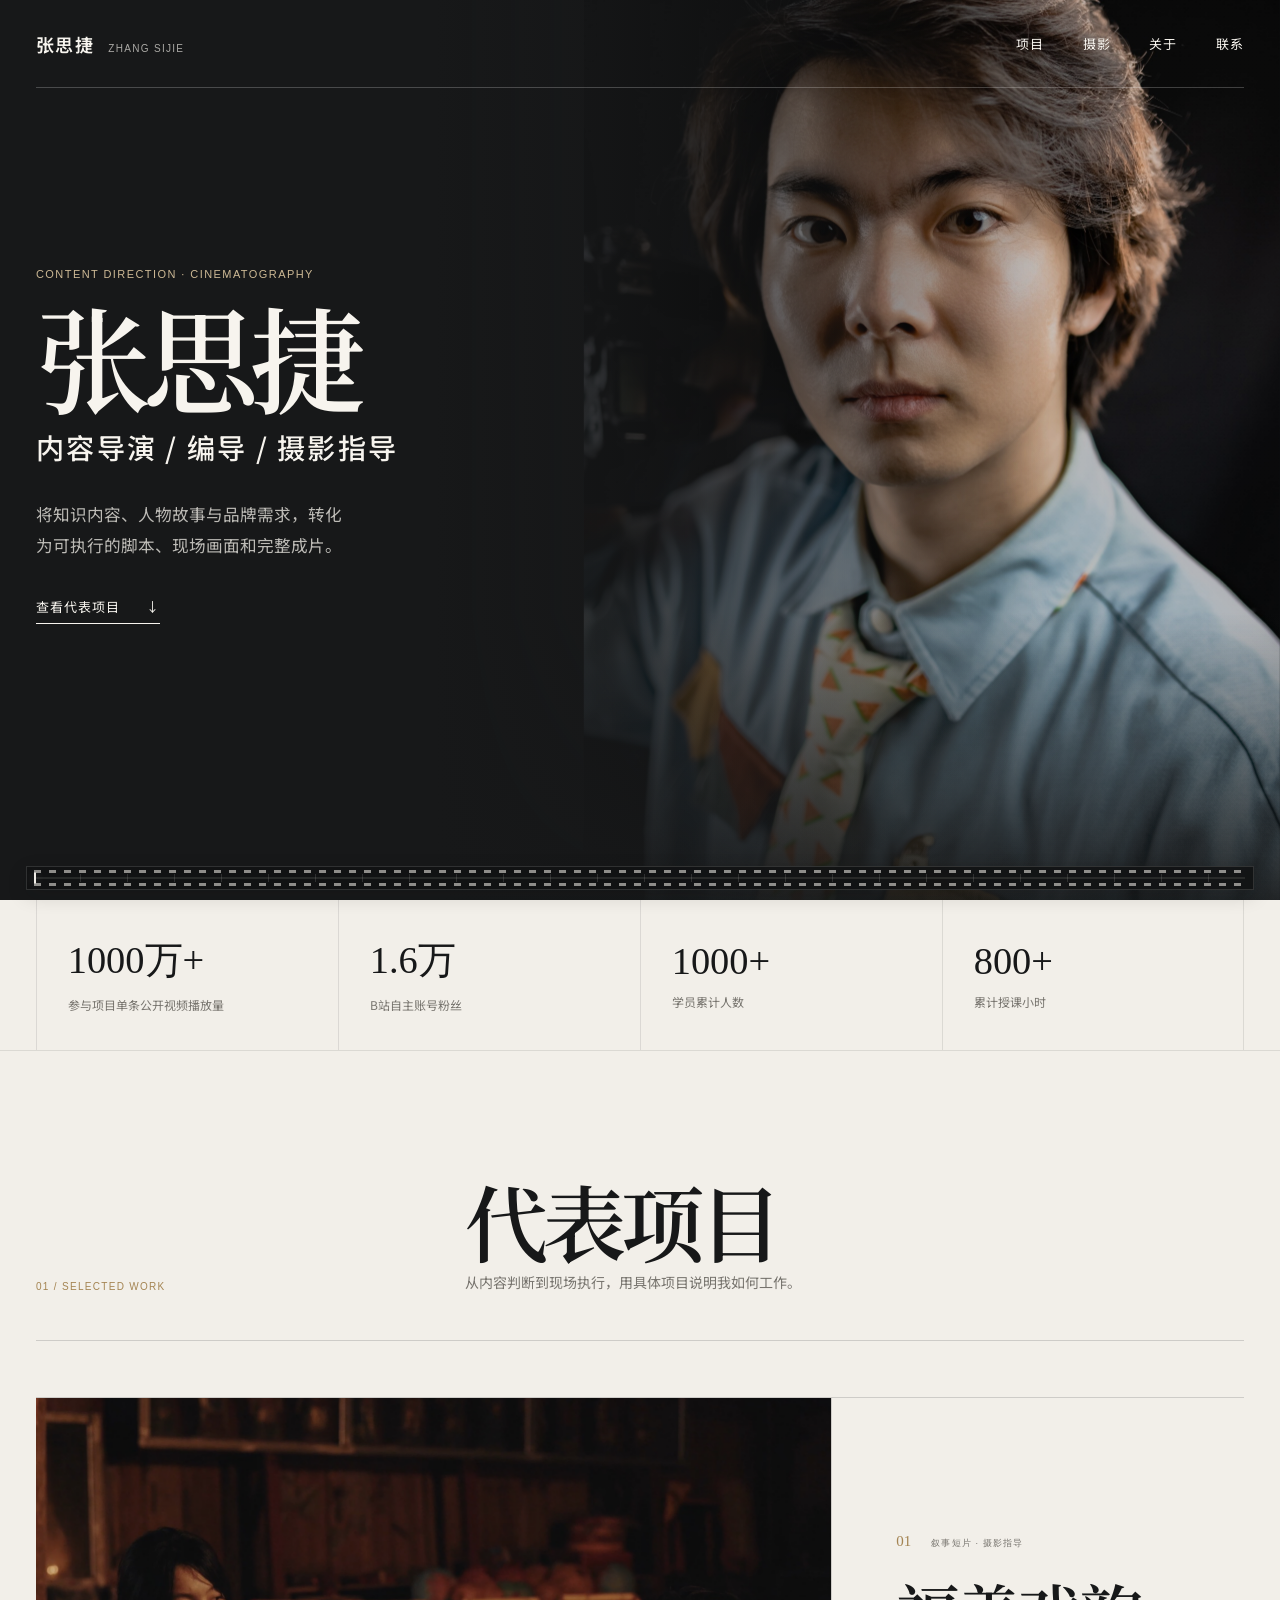
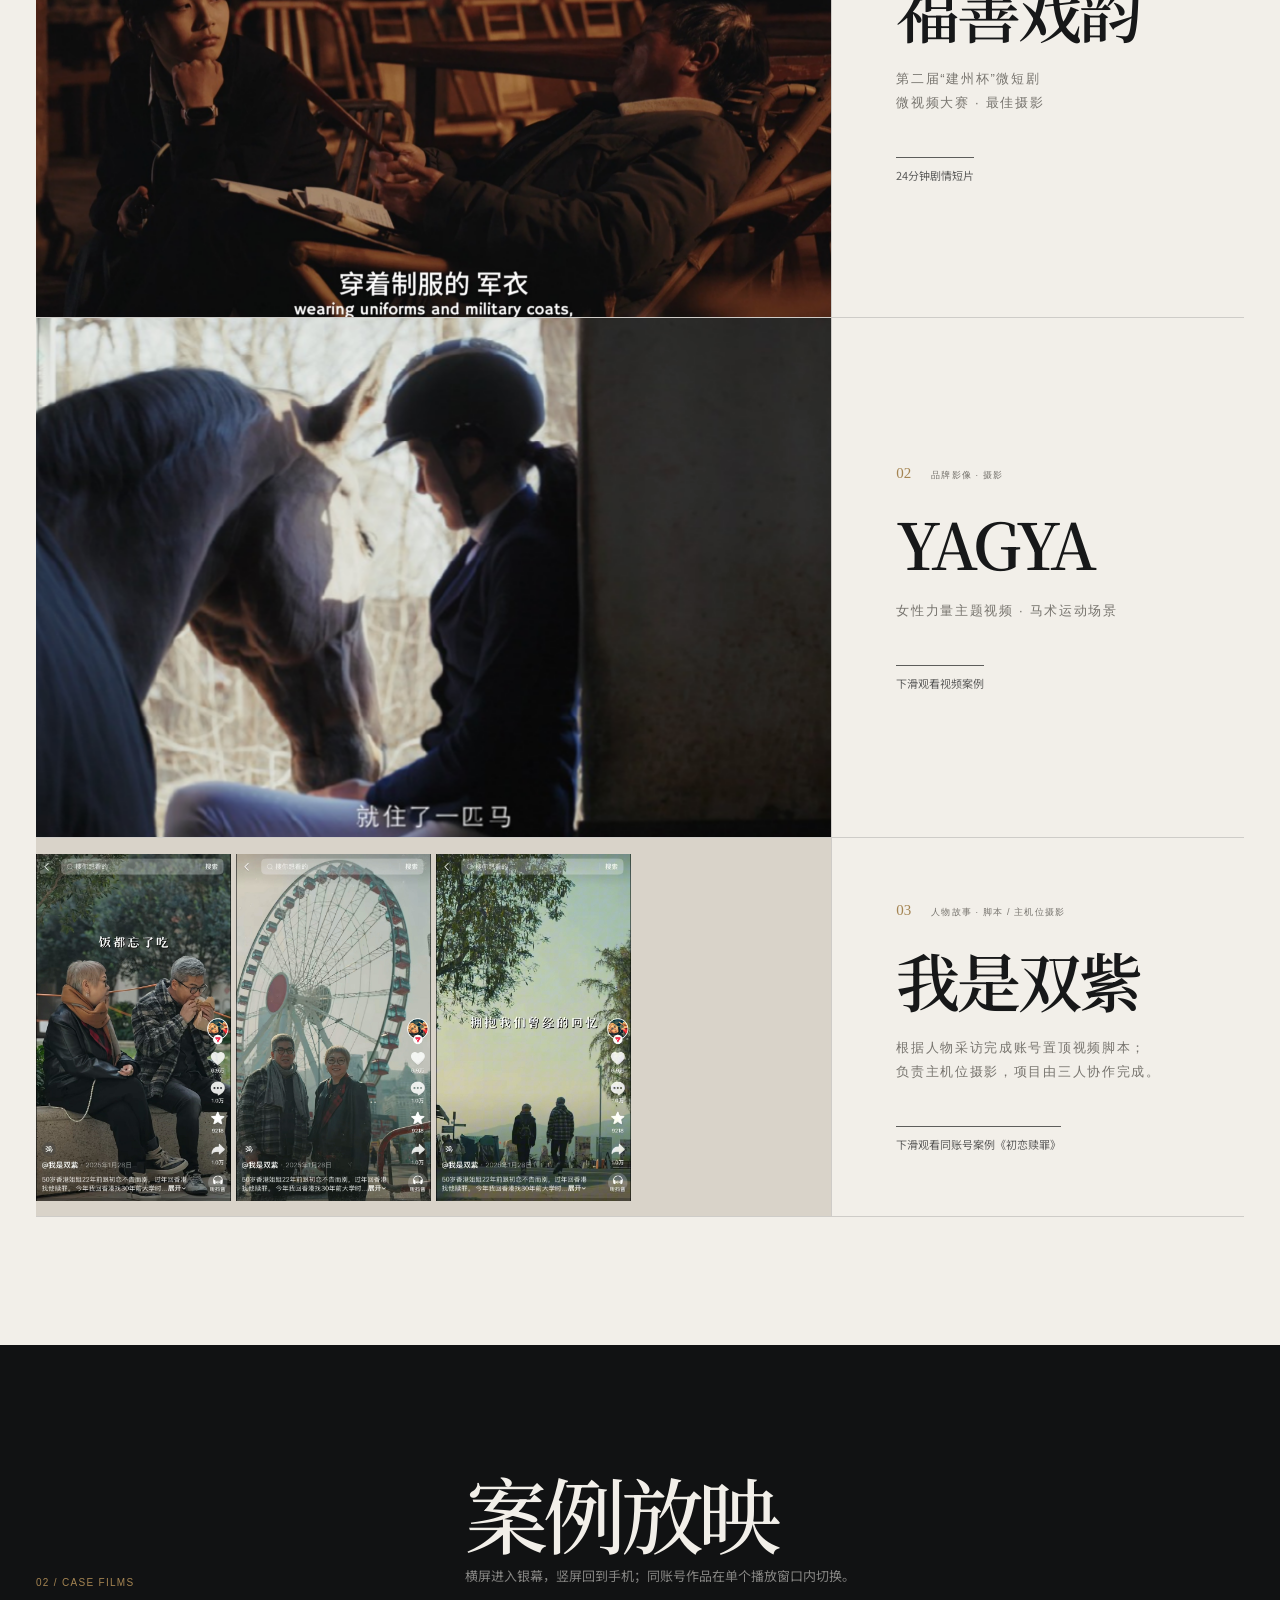
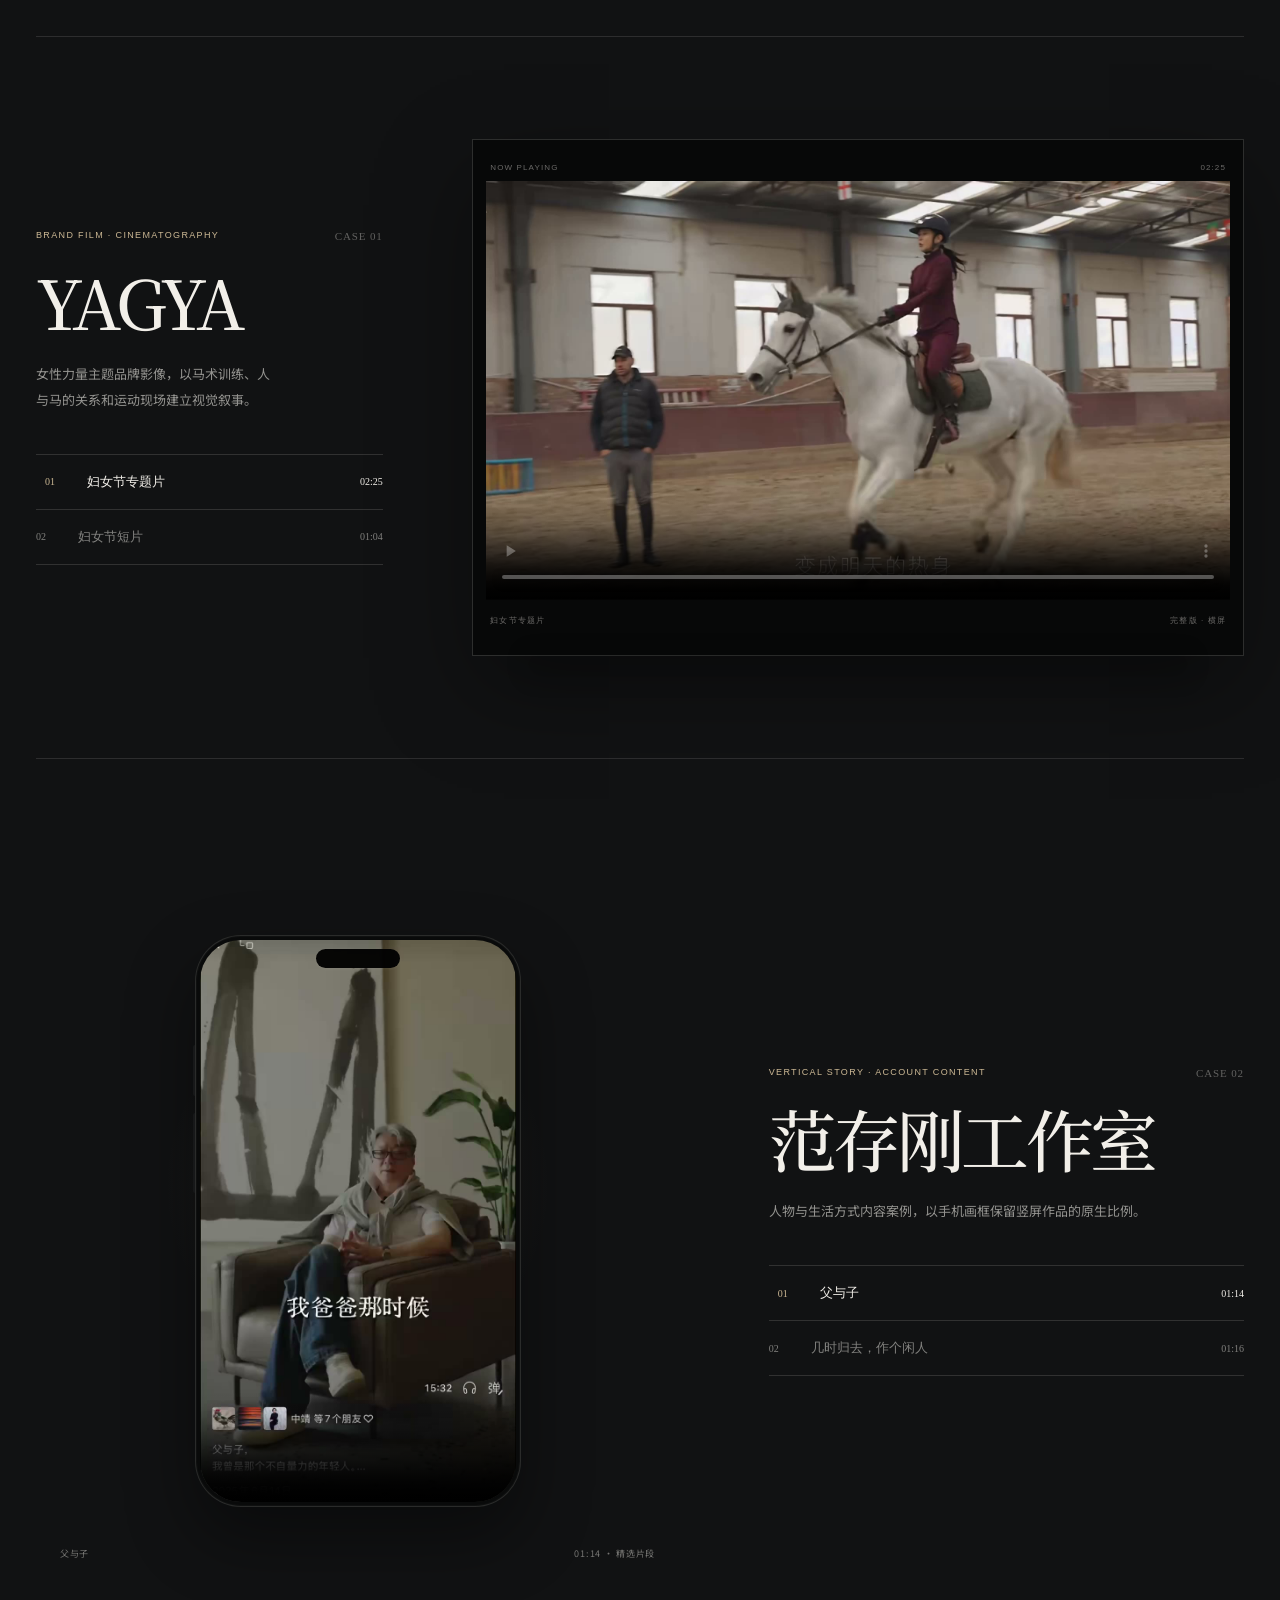
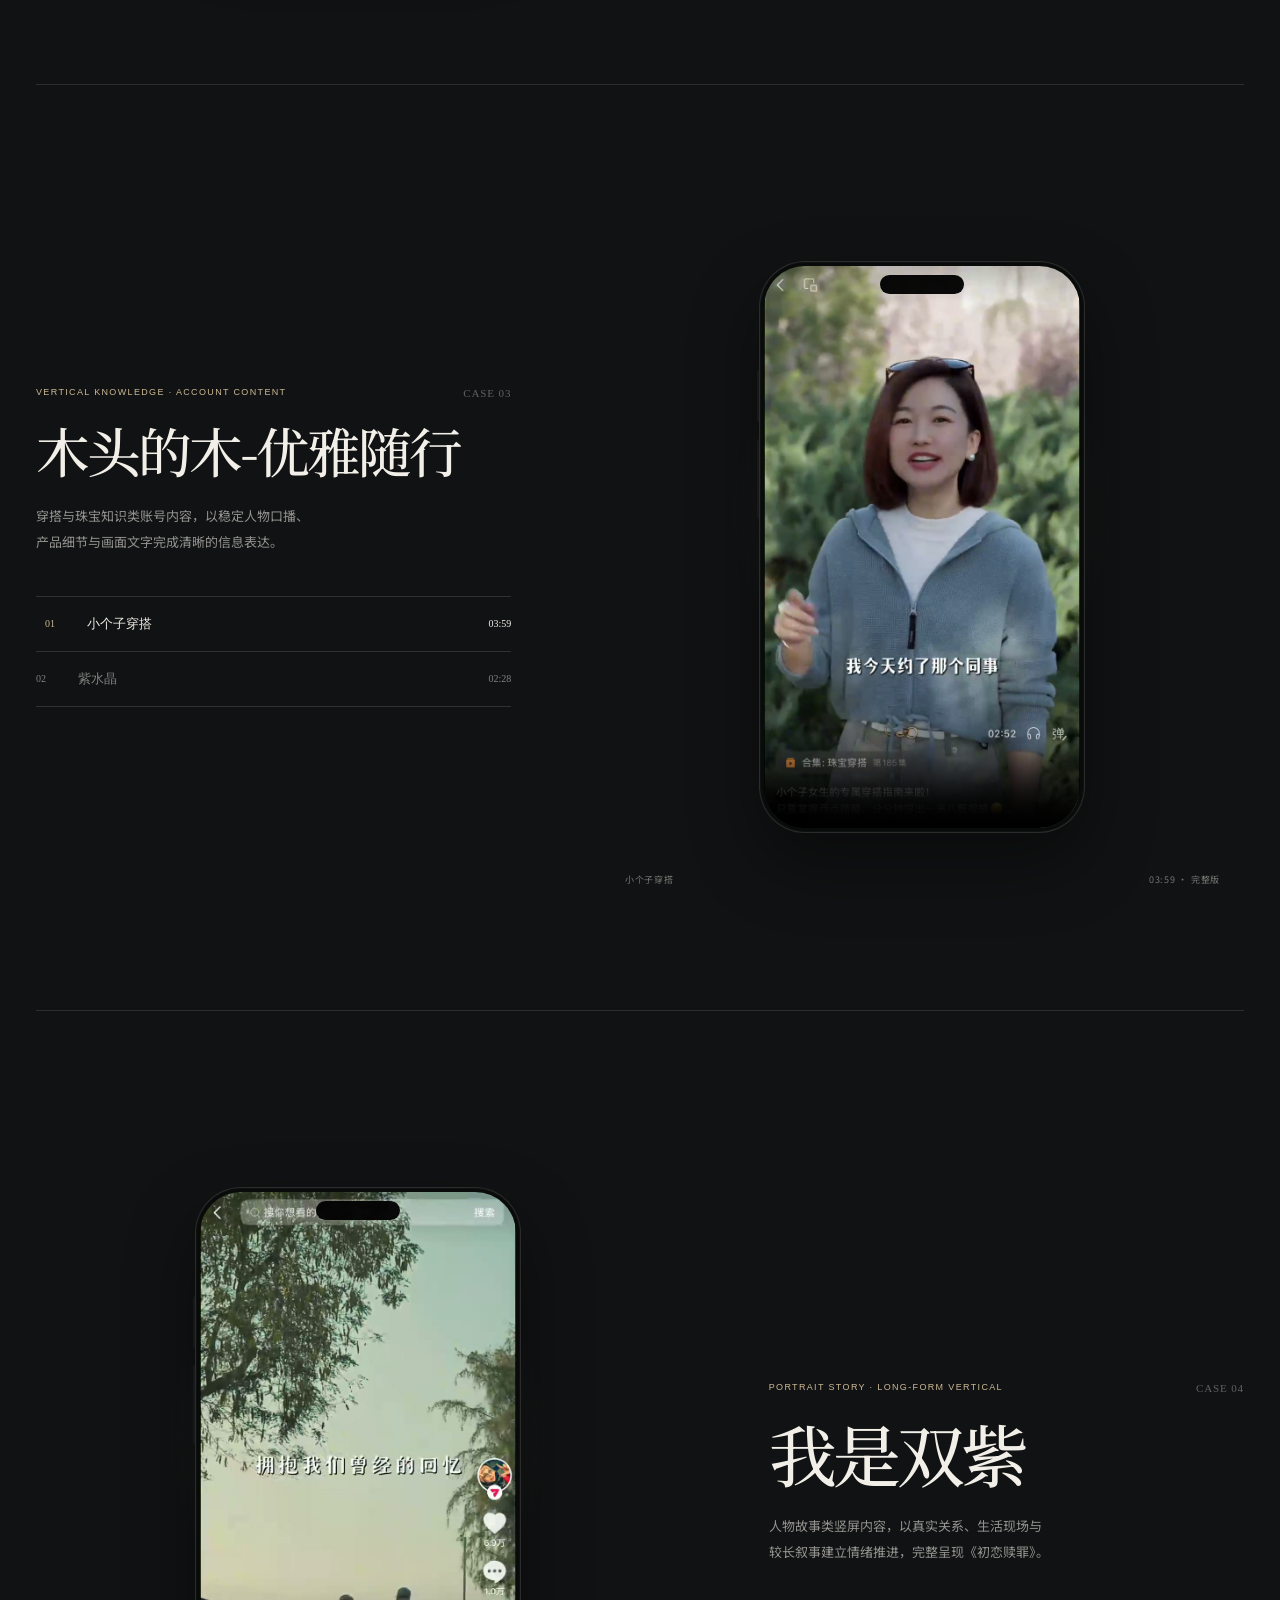
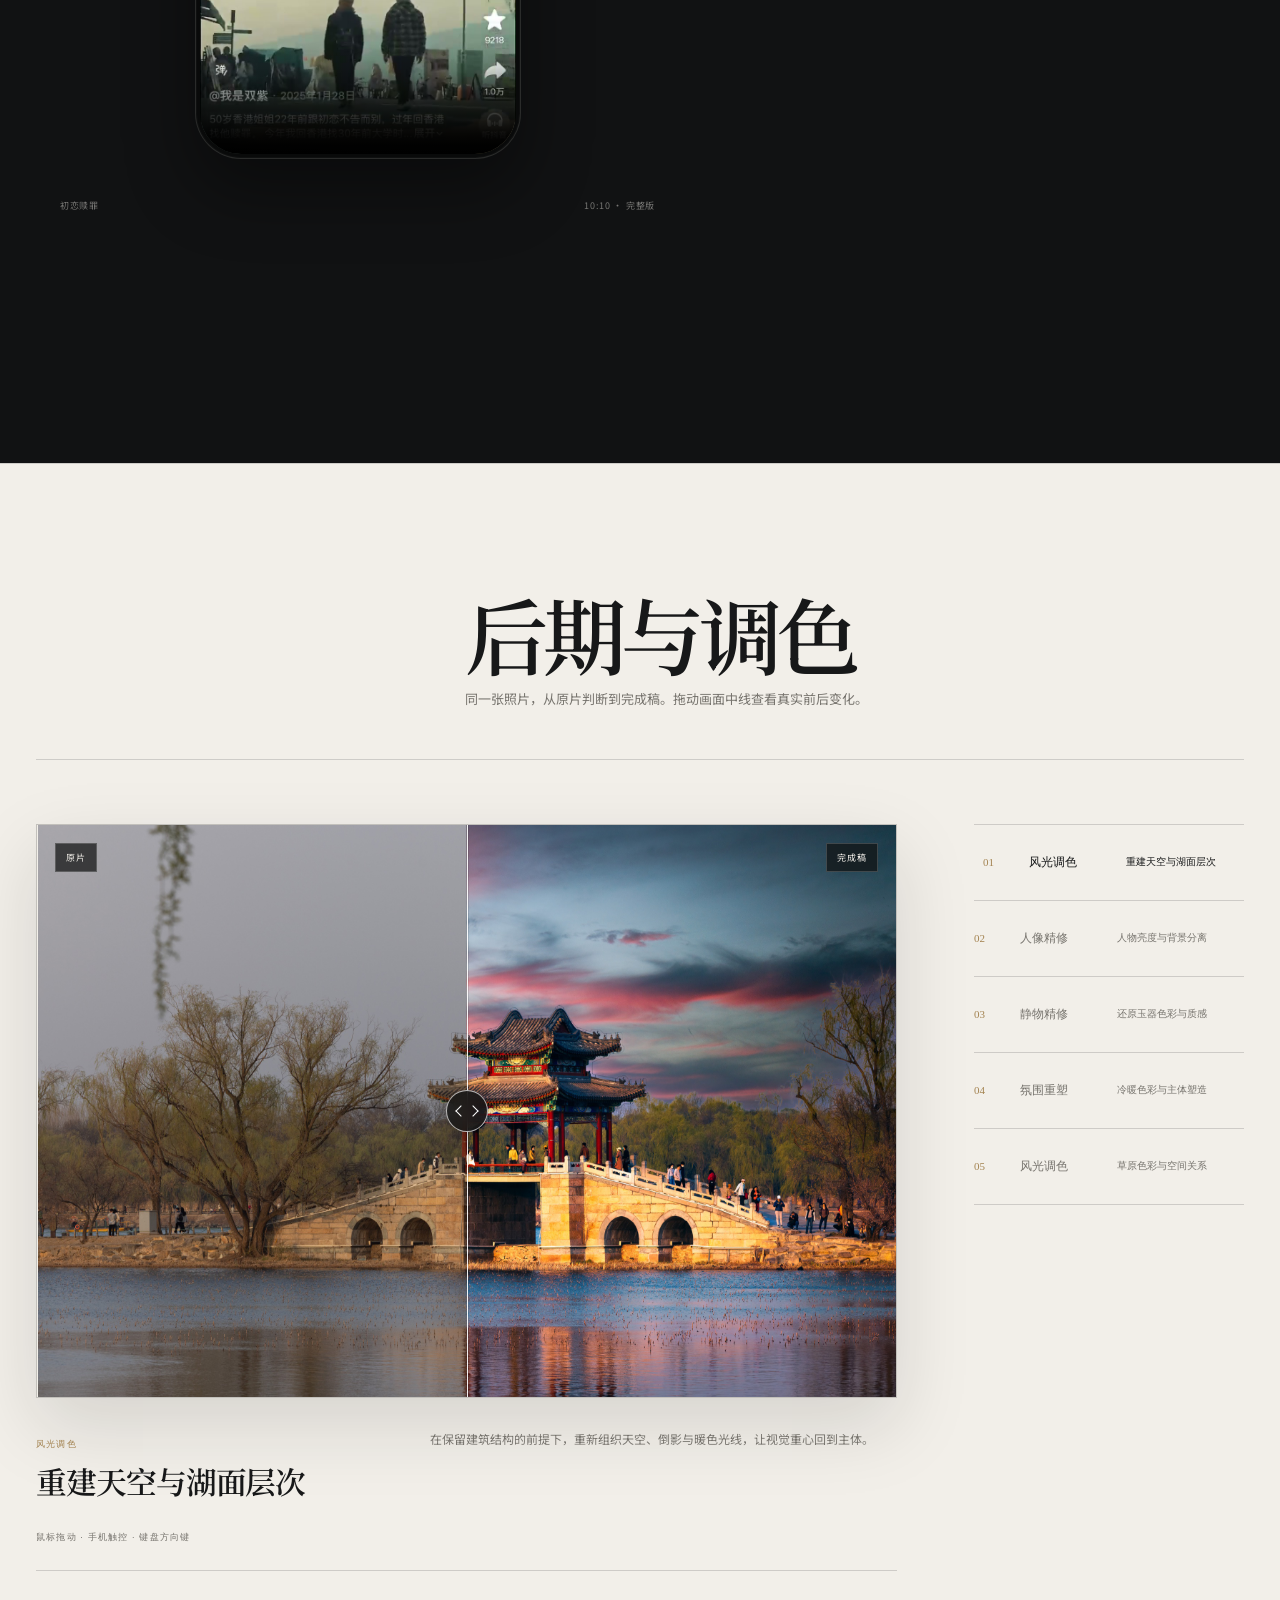
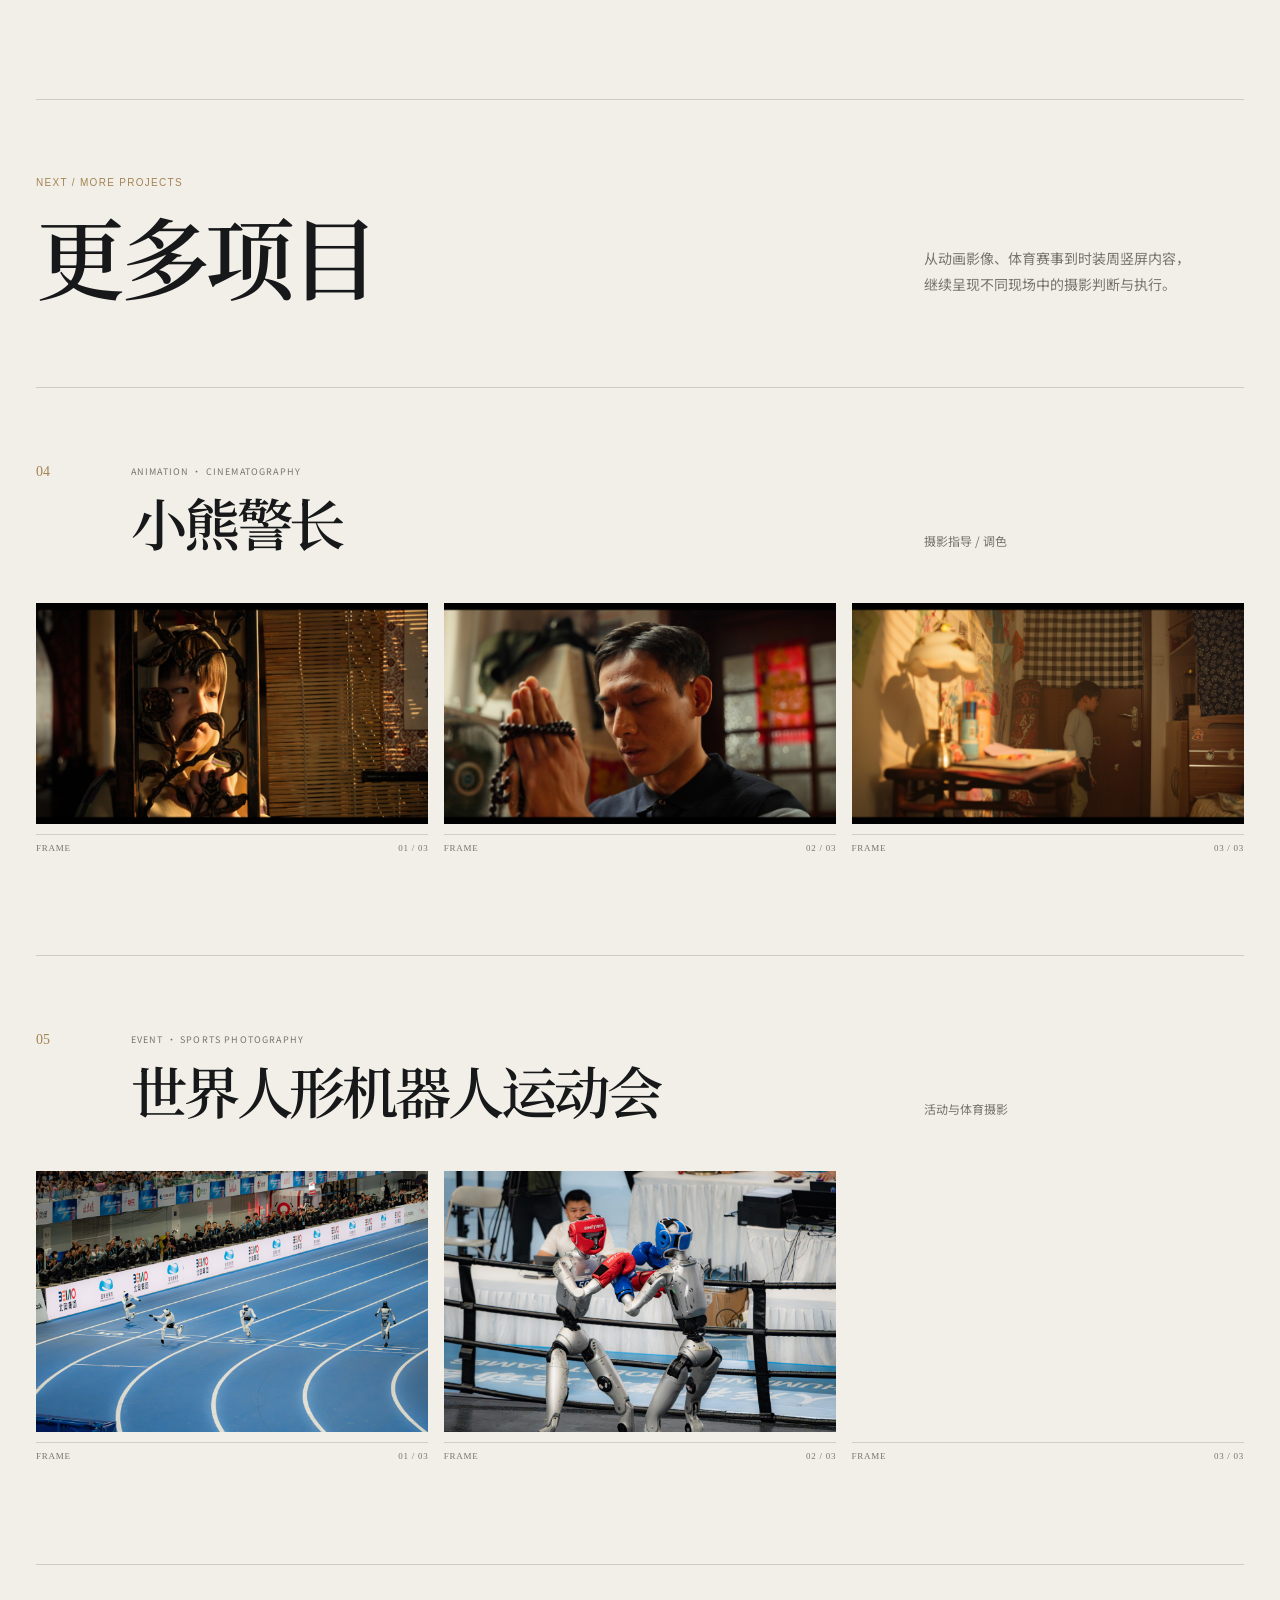
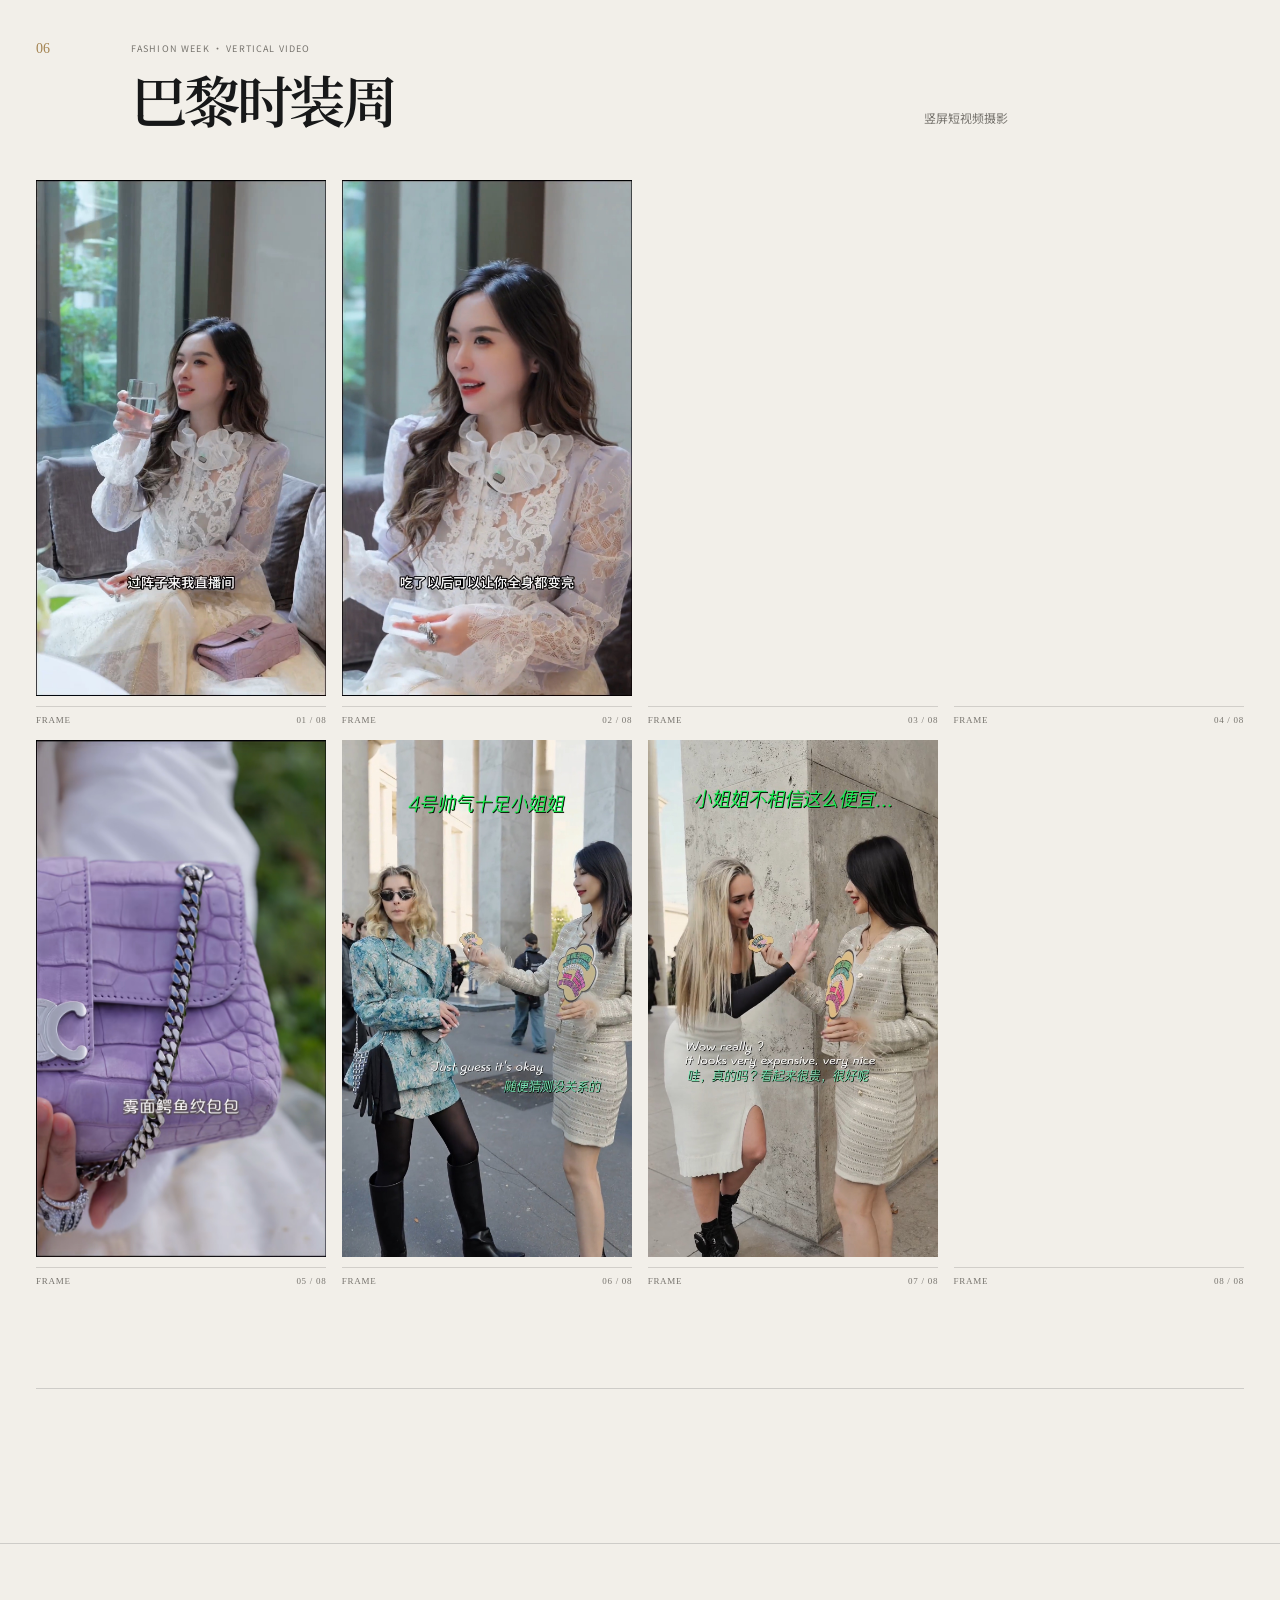
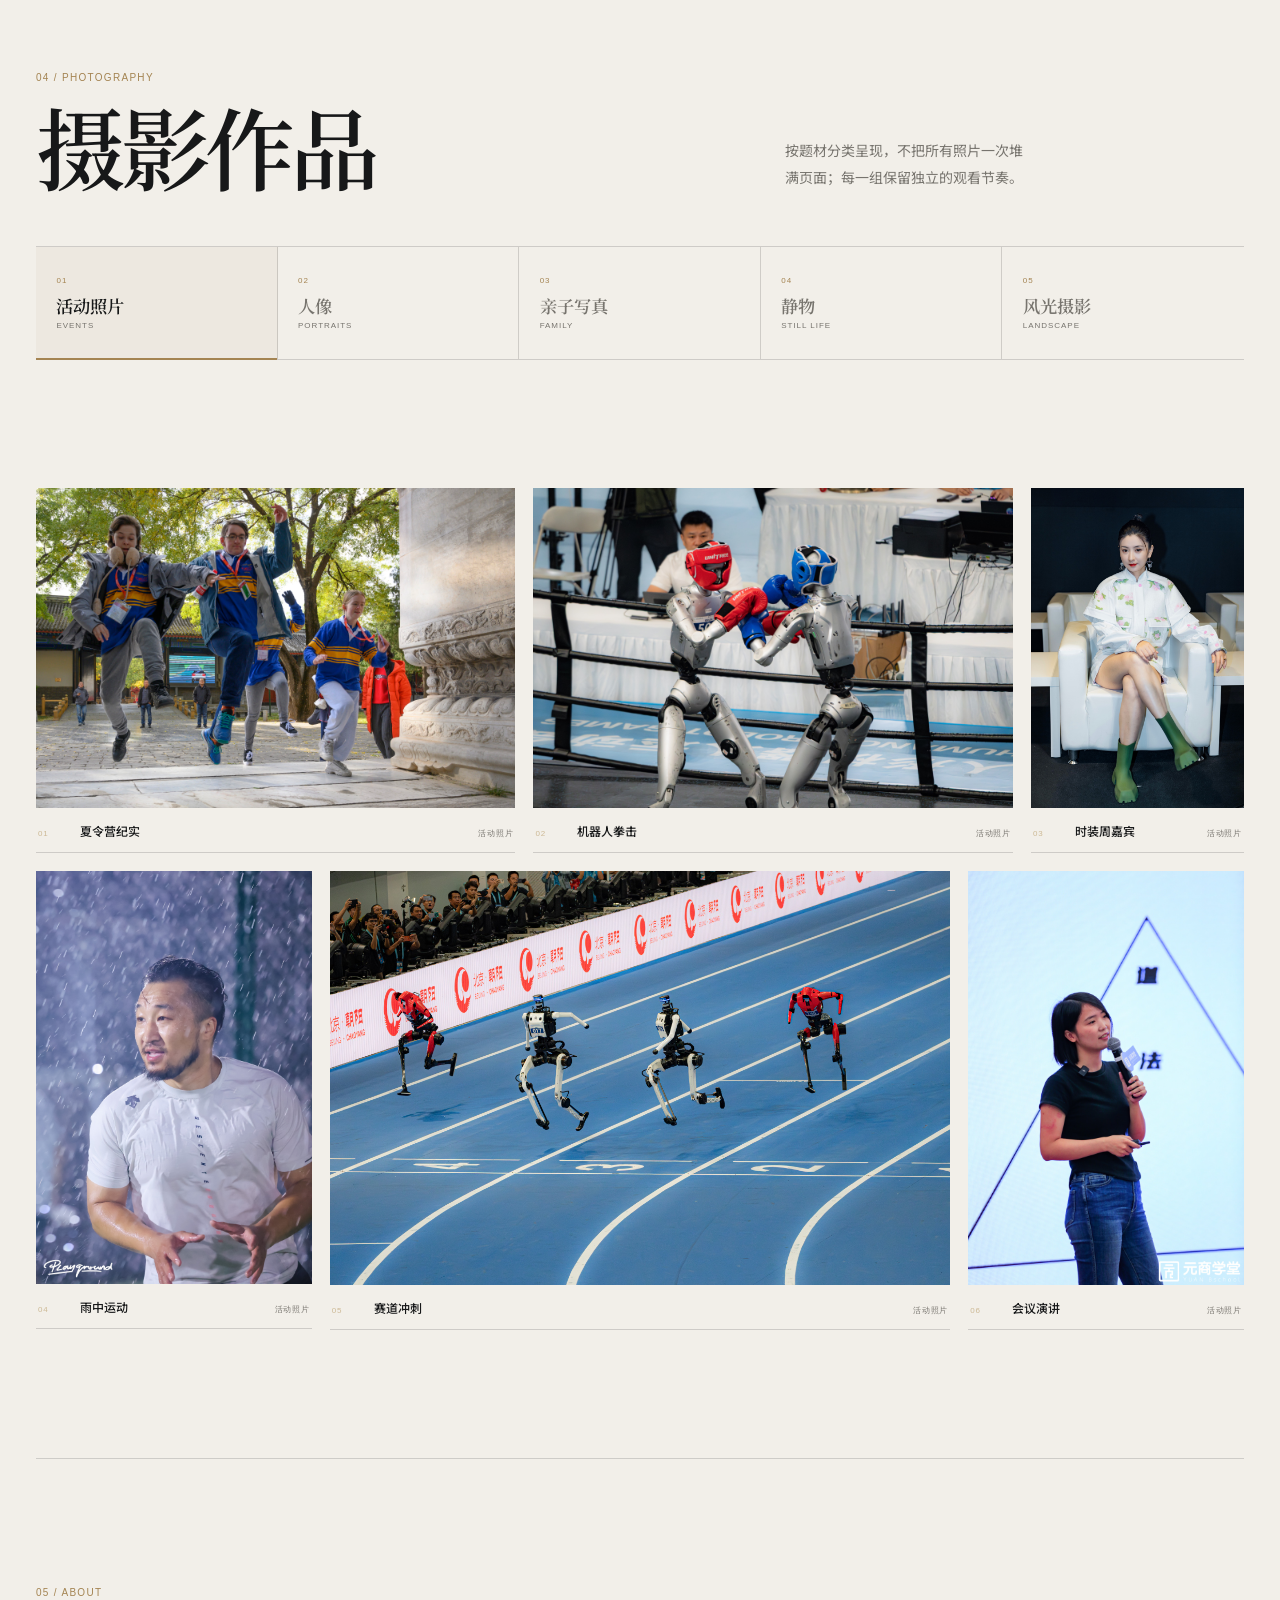
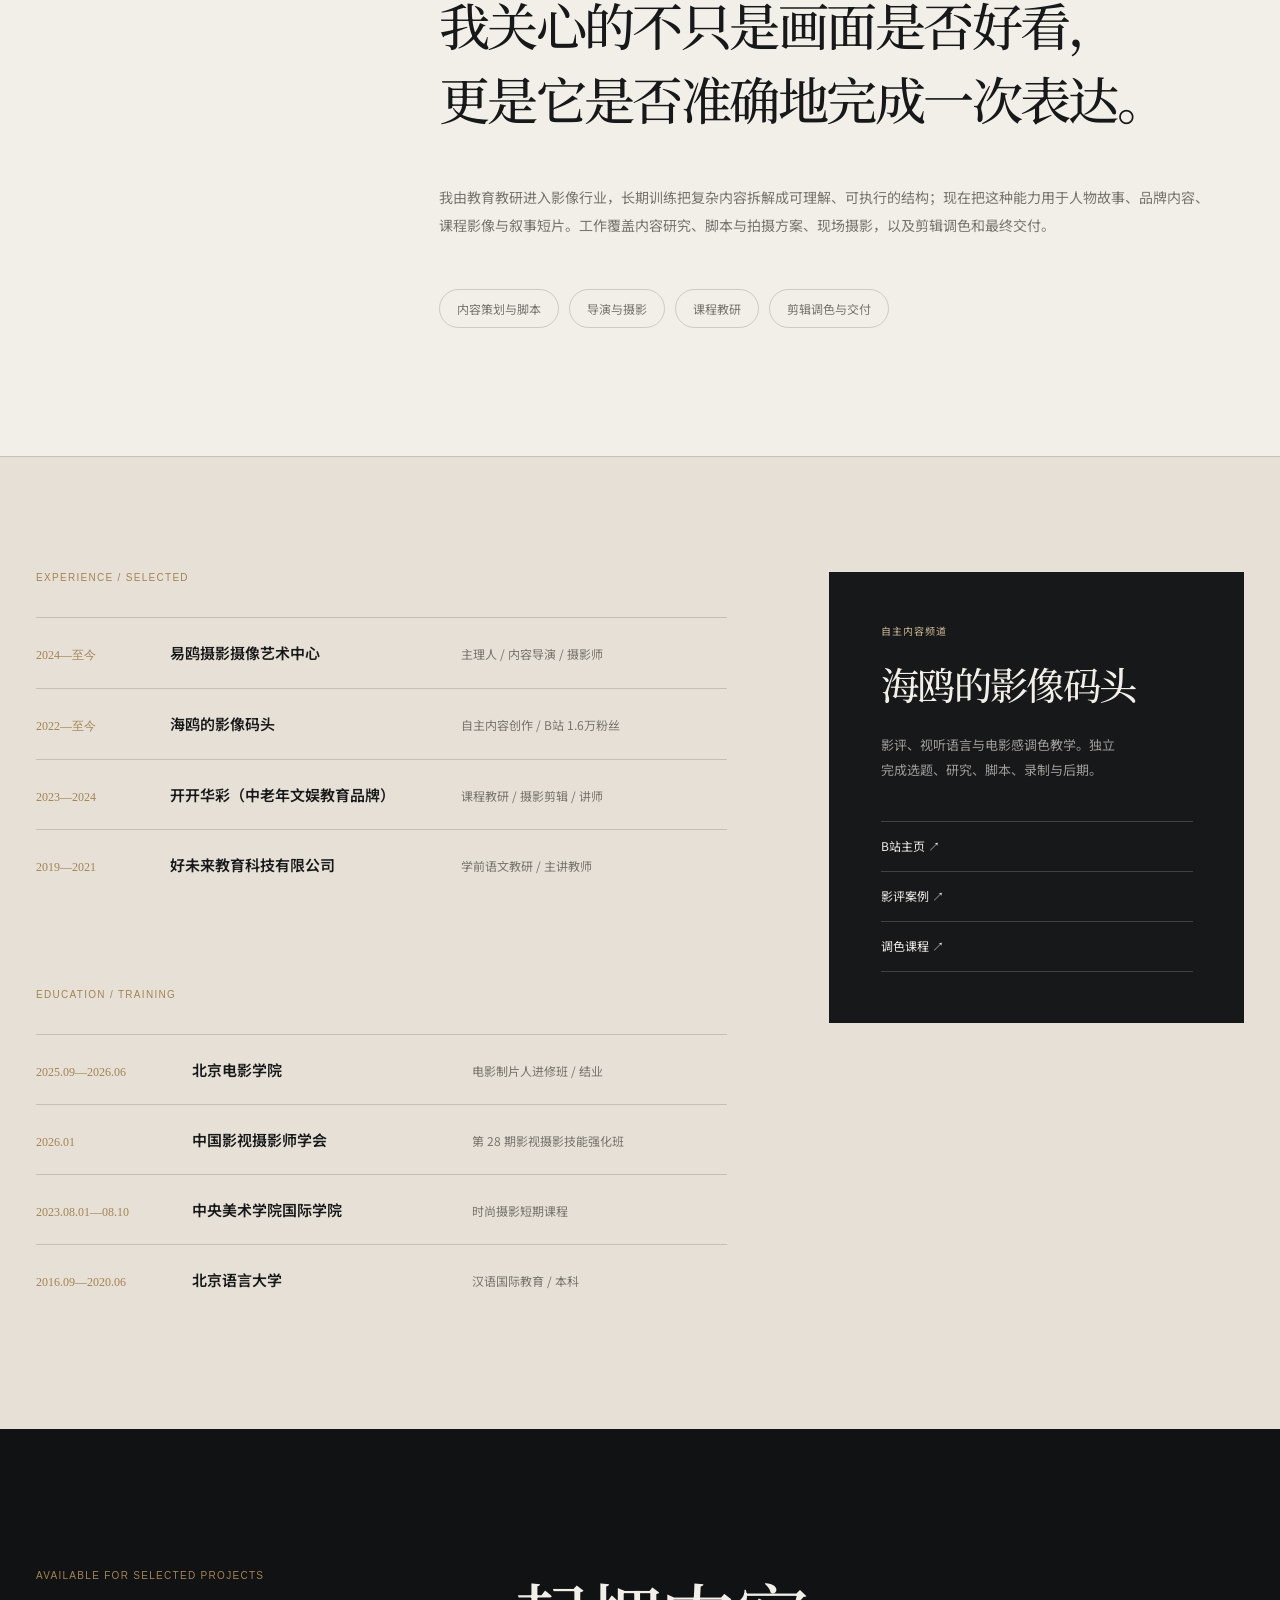
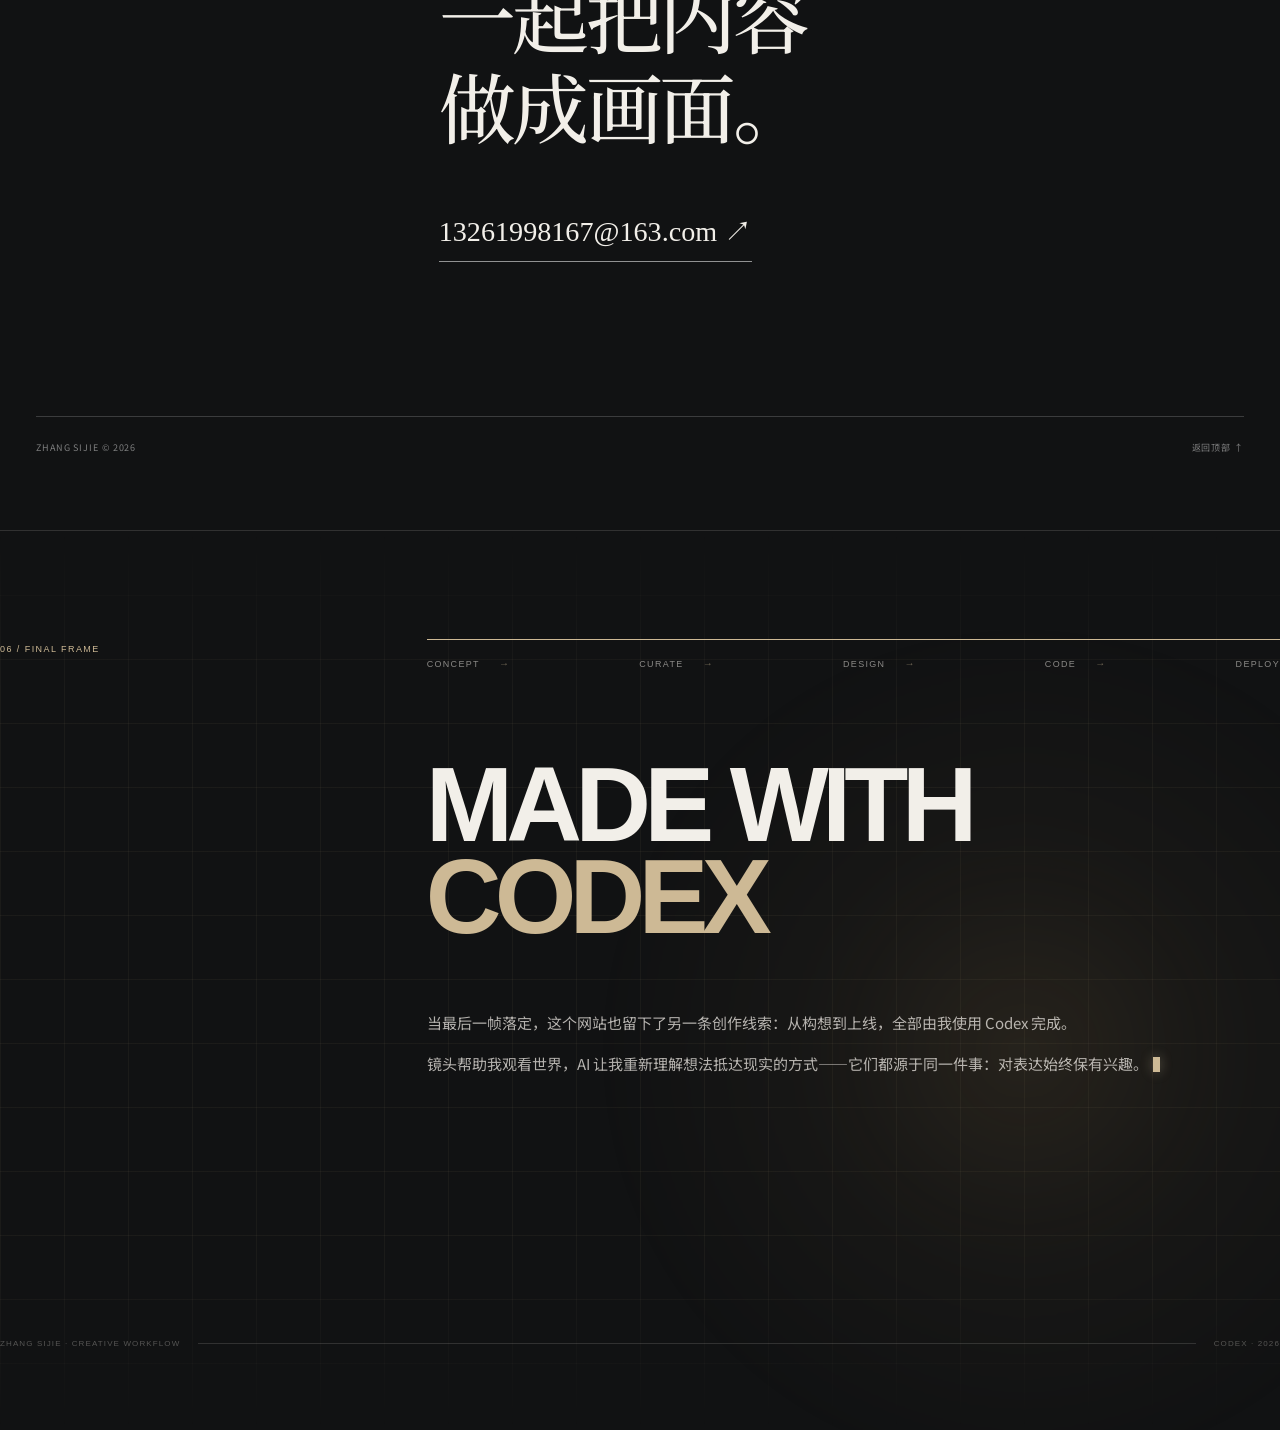
==== commit 5b4d9b21: "Update learner count metric" ====
--- a/index.html
+++ b/index.html
@@ -1 +1 @@
-<!DOCTYPE html><html lang="zh-CN"><head><meta charSet="utf-8"/><link rel="preconnect" href="/" crossorigin=""/><meta name="viewport" content="width=device-width, initial-scale=1"/><link rel="preload" href="/media/portrait-hero.jpg" as="image" fetchPriority="high"/><link rel="preload" href="/media/fushan-feature.jpg" as="image"/><link rel="preload" href="/media/yagya-c-02.jpg" as="image"/><link rel="preload" as="image" href="/media/portfolio/landscape-architecture.jpg"/><link rel="preload" as="image" href="/media/post/architecture-before.jpg"/><link rel="stylesheet" href="/_next/static/chunks/0b1qxyahpsq0i.css" data-precedence="next"/><link rel="preload" as="script" fetchPriority="low" href="/_next/static/chunks/10mluhc84.1ee.js"/><script src="/_next/static/chunks/0pbz.j~ornctw.js" async=""></script><script src="/_next/static/chunks/0c_u0uom0kk-9.js" async=""></script><script src="/_next/static/chunks/turbopack-0-2-jyq65k6gh.js" async=""></script><script src="/_next/static/chunks/0b-.ij0mqhtov.js" async=""></script><script src="/_next/static/chunks/17f2ht9wo-phb.js" async=""></script><script src="/_next/static/chunks/119utmtpyomu1.js" async=""></script><meta name="next-size-adjust" content=""/><title>张思捷｜内容导演 · 编导 · 摄影指导</title><meta name="description" content="张思捷个人作品网站：内容导演、编导与摄影指导，展示叙事短片、品牌影像、人物故事及课程内容作品。"/><meta property="og:title" content="张思捷｜内容导演 · 编导 · 摄影指导"/><meta property="og:description" content="内容导演、编导与摄影指导个人作品网站。"/><meta property="og:locale" content="zh_CN"/><meta property="og:image" content="https://sijie-visual.github.io/og.png"/><meta property="og:image:width" content="1672"/><meta property="og:image:height" content="941"/><meta property="og:image:alt" content="张思捷｜内容导演 · 编导 · 摄影指导"/><meta property="og:type" content="website"/><meta name="twitter:card" content="summary_large_image"/><meta name="twitter:title" content="张思捷｜内容导演 · 编导 · 摄影指导"/><meta name="twitter:description" content="内容导演、编导与摄影指导个人作品网站。"/><meta name="twitter:image" content="https://sijie-visual.github.io/og.png"/><link rel="icon" href="/favicon.png"/><script src="/_next/static/chunks/03~yq9q893hmn.js" noModule=""></script></head><body><div hidden=""><!--$--><!--/$--></div><main><section class="hero" id="top"><nav class="site-nav" aria-label="主导航"><a class="brand" href="#top" aria-label="张思捷个人作品网站首页"><span class="brand-cn">张思捷</span><span class="brand-en">ZHANG SIJIE</span></a><div class="nav-links"><a href="#works">项目</a><a href="#photography">摄影</a><a href="#about">关于</a><a href="mailto:13261998167@163.com">联系</a></div></nav><div class="hero-media"><img src="/media/portrait-hero.jpg" alt="张思捷手持摄影机的个人肖像" width="1600" height="2000" fetchPriority="high"/></div><div class="hero-shade" aria-hidden="true"></div><div class="hero-content"><p class="hero-kicker">CONTENT DIRECTION · CINEMATOGRAPHY</p><h1><span>张思捷</span><small>内容导演 / 编导 / 摄影指导</small></h1><p class="hero-intro">将知识内容、人物故事与品牌需求，转化为可执行的脚本、现场画面和完整成片。</p><a class="text-link text-link--light" href="#works">查看代表项目 <span aria-hidden="true">↓</span></a></div><div class="hero-feature"><span>PORTFOLIO · 2026</span><strong>内容导演 × 摄影指导</strong><small>叙事 · 品牌 · 人物 · 知识内容</small></div></section><section class="proof" aria-label="职业数据"><div><strong>1000万+</strong><span>参与项目单条公开视频播放量</span></div><div><strong>1.6万</strong><span>B站自主账号粉丝</span></div><div><strong>25.6万</strong><span>调色课程系列累计播放量</span></div><div><strong>800+</strong><span>累计授课小时</span></div></section><section class="works section-shell" id="works"><div class="section-heading"><p class="section-index">01 / SELECTED WORK</p><div><h2>代表项目</h2><p>从内容判断到现场执行，用具体项目说明我如何工作。</p></div></div><div class="project-grid"><article class="project-card project-card--image"><div class="project-visual project-visual--image project-image"><img src="/media/fushan-feature.jpg" alt="短片《福善戏韵》中人物在木屋内交谈的暖色画面"/></div><div class="project-copy"><div class="project-meta"><span class="project-number">01</span><p class="project-eyebrow">叙事短片 · 摄影指导</p></div><h3>福善戏韵</h3><p class="project-note">第二届“建州杯”微短剧微视频大赛 · 最佳摄影</p><span class="project-action">24分钟剧情短片</span></div></article><article class="project-card project-card--image"><div class="project-visual project-visual--image project-image"><img src="/media/yagya-c-02.jpg" alt="YAGYA 马术服装品牌视频中骑手与白马相处的逆光画面"/></div><div class="project-copy"><div class="project-meta"><span class="project-number">02</span><p class="project-eyebrow">品牌影像 · 摄影</p></div><h3>YAGYA</h3><p class="project-note">女性力量主题视频 · 马术运动场景</p><span class="project-action">下滑观看视频案例</span></div></article><article class="project-card project-card--portrait-series"><div class="project-visual project-visual--portrait-series"><div class="project-series" role="region" aria-label="《初恋赎罪》四张竖屏视频截图，窄屏下可横向浏览" tabindex="0"><figure class="project-series__frame"><img src="/media/shuangzi-project-01.jpg" alt="《初恋赎罪》视频静帧：两位人物坐在长椅上分享食物" width="1320" height="2346" loading="lazy" decoding="async"/></figure><figure class="project-series__frame"><img src="/media/shuangzi-project-02.jpg" alt="《初恋赎罪》视频静帧：两位人物在摩天轮前合影" width="1320" height="2346" loading="lazy" decoding="async"/></figure><figure class="project-series__frame"><img src="/media/shuangzi-project-03.jpg" alt="《初恋赎罪》视频静帧：两位人物并肩走向海边" width="1320" height="2346" loading="lazy" decoding="async"/></figure><figure class="project-series__frame"><img src="/media/shuangzi-project-04.jpg" alt="《初恋赎罪》视频静帧：两位人物坐在船上交谈" width="1320" height="2346" loading="lazy" decoding="async"/></figure></div></div><div class="project-copy"><div class="project-meta"><span class="project-number">03</span><p class="project-eyebrow">人物故事 · 脚本 / 主机位摄影</p></div><h3>我是双紫</h3><p class="project-note">根据人物采访完成账号置顶视频脚本；<br/>负责主机位摄影，项目由三人协作完成。</p><span class="project-action">下滑观看同账号案例《初恋赎罪》</span></div></article></div></section><section class="case-films" id="case-films" aria-labelledby="case-films-title"><div class="section-shell"><header class="case-films__heading"><p class="section-index">02 / CASE FILMS</p><div><h2 id="case-films-title">案例放映</h2><p>横屏进入银幕，竖屏回到手机；同账号作品在单个播放窗口内切换。</p></div></header><article class="film-case film-case--landscape"><div class="film-case__copy"><p class="film-case__eyebrow">BRAND FILM · CINEMATOGRAPHY</p><span class="film-case__number">CASE 01</span><h3>YAGYA</h3><p class="film-case__intro">女性力量主题品牌影像，以马术训练、人与马的关系和运动现场建立视觉叙事。</p><div class="film-selector" role="tablist" aria-label="切换 YAGYA 视频"><button class="is-active" id="yagya-feature-tab" type="button" role="tab" aria-controls="yagya-video-panel" aria-selected="true" tabindex="0"><span>01</span><strong>妇女节专题片</strong><small>02:25</small></button><button id="yagya-short-tab" type="button" role="tab" aria-controls="yagya-video-panel" aria-selected="false" tabindex="-1"><span>02</span><strong>妇女节短片</strong><small>01:04</small></button></div></div><div class="cinema-stage"><div class="cinema-stage__bar"><span>NOW PLAYING</span><span>02:25</span></div><div class="cinema-stage__screen" id="yagya-video-panel" role="tabpanel" aria-labelledby="yagya-feature-tab"><video controls="" playsInline="" preload="metadata" poster="/media/yagya-feature-poster.jpg" aria-label="播放 YAGYA 妇女节专题片"><source src="/media/yagya-womens-day-feature.mp4" type="video/mp4"/>当前浏览器无法播放此视频。</video></div><div class="cinema-stage__caption"><span>妇女节专题片</span><span>完整版 · 横屏</span></div></div></article><article class="film-case film-case--vertical film-case--phone-left"><div class="film-case__copy"><p class="film-case__eyebrow">VERTICAL STORY · ACCOUNT CONTENT</p><span class="film-case__number">CASE 02</span><h3>范存刚工作室</h3><p class="film-case__intro">人物与生活方式内容案例，以手机画框保留竖屏作品的原生比例。</p><div class="film-selector" role="tablist" aria-label="切换范存刚工作室视频"><button class="is-active" id="fan-father-son-tab" type="button" role="tab" aria-controls="fan-studio-video-panel" aria-selected="true" tabindex="0"><span>01</span><strong>父与子</strong><small>01:14</small></button><button id="fan-idle-life-tab" type="button" role="tab" aria-controls="fan-studio-video-panel" aria-selected="false" tabindex="-1"><span>02</span><strong>几时归去，作个闲人</strong><small>01:16</small></button></div></div><div class="phone-stage" id="fan-studio-video-panel" role="tabpanel" aria-labelledby="fan-father-son-tab"><div class="phone-shell"><span class="phone-shell__button phone-shell__button--upper" aria-hidden="true"></span><span class="phone-shell__button phone-shell__button--lower" aria-hidden="true"></span><div class="phone-shell__screen"><span class="phone-shell__island" aria-hidden="true"></span><video controls="" playsInline="" preload="metadata" poster="/media/fan-father-and-son-poster.jpg" aria-label="播放范存刚工作室《父与子》"><source src="/media/fan-father-and-son-preview.mp4" type="video/mp4"/>当前浏览器无法播放此视频。</video></div></div><p class="phone-stage__caption"><span>父与子</span><span>01:14<!-- --> · <!-- -->精选片段</span></p></div></article><article class="film-case film-case--vertical film-case--phone-right"><div class="film-case__copy"><p class="film-case__eyebrow">VERTICAL KNOWLEDGE · ACCOUNT CONTENT</p><span class="film-case__number">CASE 03</span><h3 class="film-case__title--long">木头的木-优雅随行</h3><p class="film-case__intro">穿搭与珠宝知识类账号内容，以稳定人物口播、产品细节与画面文字完成清晰的信息表达。</p><div class="film-selector" role="tablist" aria-label="切换木头的木-优雅随行视频"><button class="is-active" id="mutou-petite-outfit-tab" type="button" role="tab" aria-controls="mutou-elegant-video-panel" aria-selected="true" tabindex="0"><span>01</span><strong>小个子穿搭</strong><small>03:59</small></button><button id="mutou-amethyst-tab" type="button" role="tab" aria-controls="mutou-elegant-video-panel" aria-selected="false" tabindex="-1"><span>02</span><strong>紫水晶</strong><small>02:28</small></button></div></div><div class="phone-stage" id="mutou-elegant-video-panel" role="tabpanel" aria-labelledby="mutou-petite-outfit-tab"><div class="phone-shell"><span class="phone-shell__button phone-shell__button--upper" aria-hidden="true"></span><span class="phone-shell__button phone-shell__button--lower" aria-hidden="true"></span><div class="phone-shell__screen"><span class="phone-shell__island" aria-hidden="true"></span><video controls="" playsInline="" preload="metadata" poster="/media/mutou-petite-outfit-poster.jpg" aria-label="播放木头的木-优雅随行《小个子穿搭》"><source src="/media/mutou-petite-outfit.mp4" type="video/mp4"/>当前浏览器无法播放此视频。</video></div></div><p class="phone-stage__caption"><span>小个子穿搭</span><span>03:59<!-- --> · <!-- -->完整版</span></p></div></article><article class="film-case film-case--vertical film-case--phone-left"><div class="film-case__copy"><p class="film-case__eyebrow">PORTRAIT STORY · LONG-FORM VERTICAL</p><span class="film-case__number">CASE 04</span><h3>我是双紫</h3><p class="film-case__intro">人物故事类竖屏内容，以真实关系、生活现场与较长叙事建立情绪推进，完整呈现《初恋赎罪》。</p></div><div class="phone-stage" id="shuangzi-story-video-panel" role="group" aria-label="我是双紫视频案例"><div class="phone-shell"><span class="phone-shell__button phone-shell__button--upper" aria-hidden="true"></span><span class="phone-shell__button phone-shell__button--lower" aria-hidden="true"></span><div class="phone-shell__screen"><span class="phone-shell__island" aria-hidden="true"></span><video controls="" playsInline="" preload="metadata" poster="/media/shuangzi-first-love-poster.jpg" aria-label="播放我是双紫《初恋赎罪》"><source src="/media/shuangzi-first-love.mp4" type="video/mp4"/>当前浏览器无法播放此视频。</video></div></div><p class="phone-stage__caption"><span>初恋赎罪</span><span>10:10<!-- --> · <!-- -->完整版</span></p></div></article></div></section><section class="post-production" id="post-production" aria-labelledby="post-production-title"><div class="section-shell"><header class="post-production__heading"><p class="section-index">03 / POST PRODUCTION</p><div><h2 id="post-production-title">后期与调色</h2><p>同一张照片，从原片判断到完成稿。拖动画面中线查看真实前后变化。</p></div></header><div class="post-production__layout"><div class="comparison-workspace"><div class="comparison-stage comparison-stage--landscape" style="--compare-position:50%"><img class="comparison-image comparison-image--after" src="/media/portfolio/landscape-architecture.jpg" alt="湖畔建筑风光照片的调色前后对比"/><div class="comparison-before" aria-hidden="true"><img class="comparison-image" src="/media/post/architecture-before.jpg" alt=""/></div><span class="comparison-label comparison-label--before">原片</span><span class="comparison-label comparison-label--after">完成稿</span><span class="comparison-divider" aria-hidden="true"><i></i></span><input class="comparison-range" type="range" min="0" max="100" step="1" aria-label="拖动查看风光调色原片与完成稿" aria-valuetext="原片显示 50%" value="50"/></div><div class="comparison-copy"><div><span>风光调色</span><h3>重建天空与湖面层次</h3></div><p>在保留建筑结构的前提下，重新组织天空、倒影与暖色光线，让视觉重心回到主体。</p><small>鼠标拖动 · 手机触控 · 键盘方向键</small></div></div><nav class="comparison-index" aria-label="切换后期案例"><button type="button" aria-pressed="true" class="is-active"><span>01</span><strong>风光调色</strong><small>重建天空与湖面层次</small></button><button type="button" aria-pressed="false"><span>02</span><strong>人像精修</strong><small>人物亮度与背景分离</small></button><button type="button" aria-pressed="false"><span>03</span><strong>静物精修</strong><small>还原玉器色彩与质感</small></button><button type="button" aria-pressed="false"><span>04</span><strong>氛围重塑</strong><small>冷暖色彩与主体塑造</small></button><button type="button" aria-pressed="false"><span>05</span><strong>风光调色</strong><small>草原色彩与空间关系</small></button></nav></div></div></section><section class="archive section-shell" id="more-projects" aria-labelledby="archive-title"><div class="archive-heading"><div><p class="section-index">NEXT / MORE PROJECTS</p><h2 id="archive-title">更多项目</h2></div><p>从动画影像、体育赛事到时装周竖屏内容，继续呈现不同现场中的摄影判断与执行。</p></div><div class="archive-projects"><article class="archive-project" id="more-project-04"><header class="archive-project__header"><span class="archive-project__number">04</span><div><p class="archive-project__eyebrow">ANIMATION · CINEMATOGRAPHY</p><h3>小熊警长</h3></div><p class="archive-project__role">摄影指导 / 调色</p></header><div class="archive-project__gallery archive-project__gallery--landscape"><figure class="archive-frame"><img src="/media/more-projects/bear-01.jpg" alt="《小熊警长》中小熊透过雕花木窗向外张望的暖色静帧" width="1920" height="1080" loading="lazy" decoding="async"/><figcaption><span>FRAME</span><span>01<!-- --> /<!-- --> <!-- -->03</span></figcaption></figure><figure class="archive-frame"><img src="/media/more-projects/bear-02.jpg" alt="《小熊警长》影像静帧：角色在室内场景中的画面" width="1920" height="1080" loading="lazy" decoding="async"/><figcaption><span>FRAME</span><span>02<!-- --> /<!-- --> <!-- -->03</span></figcaption></figure><figure class="archive-frame"><img src="/media/more-projects/bear-03.jpg" alt="《小熊警长》影像静帧：角色与场景光影画面" width="1920" height="1080" loading="lazy" decoding="async"/><figcaption><span>FRAME</span><span>03<!-- --> /<!-- --> <!-- -->03</span></figcaption></figure></div></article><article class="archive-project" id="more-project-05"><header class="archive-project__header"><span class="archive-project__number">05</span><div><p class="archive-project__eyebrow">EVENT · SPORTS PHOTOGRAPHY</p><h3 class="archive-project__title--long"><span>世界人形</span><span>机器人运动会</span></h3></div><p class="archive-project__role">活动与体育摄影</p></header><div class="archive-project__gallery archive-project__gallery--landscape"><figure class="archive-frame"><img src="/media/more-projects/robots-01.jpg" alt="世界人形机器人运动会跑道比赛现场，多台机器人冲向终点" width="2400" height="1600" loading="lazy" decoding="async"/><figcaption><span>FRAME</span><span>01<!-- --> /<!-- --> <!-- -->03</span></figcaption></figure><figure class="archive-frame"><img src="/media/more-projects/robots-02.jpg" alt="世界人形机器人运动会机器人拳击比赛现场" width="2400" height="1600" loading="lazy" decoding="async"/><figcaption><span>FRAME</span><span>02<!-- --> /<!-- --> <!-- -->03</span></figcaption></figure><figure class="archive-frame"><img src="/media/more-projects/robots-03.jpg" alt="世界人形机器人运动会比赛现场摄影" width="2400" height="1600" loading="lazy" decoding="async"/><figcaption><span>FRAME</span><span>03<!-- --> /<!-- --> <!-- -->03</span></figcaption></figure></div></article><article class="archive-project" id="more-project-06"><header class="archive-project__header"><span class="archive-project__number">06</span><div><p class="archive-project__eyebrow">FASHION WEEK · VERTICAL VIDEO</p><h3>巴黎时装周</h3></div><p class="archive-project__role">竖屏短视频摄影</p></header><div class="archive-project__gallery archive-project__gallery--portrait"><figure class="archive-frame"><img src="/media/more-projects/paris-01.jpg" alt="巴黎时装周竖屏内容静帧：身着白色礼服的嘉宾" width="1080" height="1920" loading="lazy" decoding="async"/><figcaption><span>FRAME</span><span>01<!-- --> /<!-- --> <!-- -->08</span></figcaption></figure><figure class="archive-frame"><img src="/media/more-projects/paris-02.jpg" alt="巴黎时装周竖屏内容静帧二" width="1080" height="1920" loading="lazy" decoding="async"/><figcaption><span>FRAME</span><span>02<!-- --> /<!-- --> <!-- -->08</span></figcaption></figure><figure class="archive-frame"><img src="/media/more-projects/paris-03.jpg" alt="巴黎时装周竖屏内容静帧三" width="1440" height="2560" loading="lazy" decoding="async"/><figcaption><span>FRAME</span><span>03<!-- --> /<!-- --> <!-- -->08</span></figcaption></figure><figure class="archive-frame"><img src="/media/more-projects/paris-04.jpg" alt="巴黎时装周竖屏内容静帧四" width="1440" height="2560" loading="lazy" decoding="async"/><figcaption><span>FRAME</span><span>04<!-- --> /<!-- --> <!-- -->08</span></figcaption></figure><figure class="archive-frame"><img src="/media/more-projects/paris-05.jpg" alt="巴黎时装周竖屏内容静帧五" width="1440" height="2560" loading="lazy" decoding="async"/><figcaption><span>FRAME</span><span>05<!-- --> /<!-- --> <!-- -->08</span></figcaption></figure><figure class="archive-frame"><img src="/media/more-projects/paris-06.jpg" alt="巴黎时装周竖屏内容静帧六" width="1080" height="1920" loading="lazy" decoding="async"/><figcaption><span>FRAME</span><span>06<!-- --> /<!-- --> <!-- -->08</span></figcaption></figure><figure class="archive-frame"><img src="/media/more-projects/paris-07.jpg" alt="巴黎时装周竖屏内容静帧七" width="1080" height="1920" loading="lazy" decoding="async"/><figcaption><span>FRAME</span><span>07<!-- --> /<!-- --> <!-- -->08</span></figcaption></figure><figure class="archive-frame"><img src="/media/more-projects/paris-08.jpg" alt="巴黎时装周竖屏内容静帧八" width="1440" height="2560" loading="lazy" decoding="async"/><figcaption><span>FRAME</span><span>08<!-- --> /<!-- --> <!-- -->08</span></figcaption></figure></div></article></div></section><section class="photography" id="photography" aria-labelledby="photography-title"><div class="section-shell"><header class="photo-heading"><div><p class="section-index">04 / PHOTOGRAPHY</p><h2 id="photography-title">摄影作品</h2></div><p>按题材分类呈现，不把所有照片一次堆满页面；每一组保留独立的观看节奏。</p></header><nav class="photo-categories" aria-label="切换摄影作品分类"><button type="button" aria-pressed="true" class="is-active"><span>01</span><strong>活动照片</strong><small>EVENTS</small></button><button type="button" aria-pressed="false"><span>02</span><strong>人像</strong><small>PORTRAITS</small></button><button type="button" aria-pressed="false"><span>03</span><strong>亲子写真</strong><small>FAMILY</small></button><button type="button" aria-pressed="false"><span>04</span><strong>静物</strong><small>STILL LIFE</small></button><button type="button" aria-pressed="false"><span>05</span><strong>风光摄影</strong><small>LANDSCAPE</small></button></nav><div class="photo-category-intro"><p>赛事、秀场与现场活动，在不可重复的瞬间里同时处理信息、动作与人物关系。</p><span>06<!-- --> IMAGES</span></div><div class="photo-editorial-grid photo-editorial-grid--6"><div class="photo-editorial-row"><figure class="gallery-figure" style="flex-grow:1.5"><img src="/media/portfolio/event-camp.jpg" alt="夏令营学生在古建院落中集体跳跃" width="3" height="2" loading="lazy" decoding="async"/><figcaption><span>01</span><strong>夏令营纪实</strong><small>活动照片</small></figcaption></figure><figure class="gallery-figure" style="flex-grow:1.5"><img src="/media/portfolio/event-boxing.jpg" alt="世界人形机器人运动会中两台机器人在拳击台对抗" width="3" height="2" loading="lazy" decoding="async"/><figcaption><span>02</span><strong>机器人拳击</strong><small>活动照片</small></figcaption></figure><figure class="gallery-figure" style="flex-grow:0.6666666666666666"><img src="/media/portfolio/event-fashion-week.jpg" alt="中国国际时装周现场的白色造型人物肖像" width="2" height="3" loading="lazy" decoding="async"/><figcaption><span>03</span><strong>时装周嘉宾</strong><small>活动照片</small></figcaption></figure></div><div class="photo-editorial-row"><figure class="gallery-figure" style="flex-grow:0.6666666666666666"><img src="/media/portfolio/event-rain.jpg" alt="夜间强降雨中的运动员近景" width="2" height="3" loading="lazy" decoding="async"/><figcaption><span>04</span><strong>雨中运动</strong><small>活动照片</small></figcaption></figure><figure class="gallery-figure" style="flex-grow:1.5"><img src="/media/portfolio/event-track.jpg" alt="世界人形机器人运动会赛道冲刺现场" width="3" height="2" loading="lazy" decoding="async"/><figcaption><span>05</span><strong>赛道冲刺</strong><small>活动照片</small></figcaption></figure><figure class="gallery-figure" style="flex-grow:0.6666666666666666"><img src="/media/portfolio/event-business.jpg" alt="商业会议中手持麦克风演讲的讲者" width="2" height="3" loading="lazy" decoding="async"/><figcaption><span>06</span><strong>会议演讲</strong><small>活动照片</small></figcaption></figure></div></div></div></section><section class="about-preview section-shell" id="about"><p class="section-index">05 / ABOUT</p><div><p class="about-lead">我关心的不只是<span class="text-phrase">画面是否好看</span>，<span class="text-phrase">更是它</span><span class="text-phrase">是否准确地完成一次表达</span>。</p><div class="about-copy"><p>我由教育教研进入影像行业，长期训练<span class="text-phrase">把复杂内容拆解</span>成可理解、可执行的结构；现在把<span class="text-phrase">这种能力</span>用于<span class="text-phrase">人物故事</span>、<span class="text-phrase">品牌内容</span>、<span class="text-phrase">课程影像</span>与<span class="text-phrase">叙事短片</span>。工作覆盖<span class="text-phrase">内容研究</span>、脚本与<span class="text-phrase">拍摄方案</span>、<span class="text-phrase">现场摄影</span>，以及<span class="text-phrase">剪辑调色</span>和<span class="text-phrase">最终交付</span>。</p></div><div class="capabilities" aria-label="主要能力"><span>内容策划与脚本</span><span>导演与摄影</span><span>课程教研</span><span>剪辑调色与交付</span></div></div></section><section class="profile-band"><div class="section-shell profile-grid"><div class="profile-history"><div class="timeline"><p class="section-index">EXPERIENCE / SELECTED</p><div class="timeline-row"><span>2024—至今</span><strong>易鸥摄影摄像艺术中心</strong><p>主理人 / 内容导演 / 摄影师</p></div><div class="timeline-row"><span>2022—至今</span><strong>海鸥的影像码头</strong><p>自主内容创作 / B站 1.6万粉丝</p></div><div class="timeline-row"><span>2023—2024</span><strong>开开华彩（中老年文娱教育品牌）</strong><p>课程教研 / 摄影剪辑 / 讲师</p></div><div class="timeline-row"><span>2019—2021</span><strong>好未来教育科技有限公司</strong><p>学前语文教研 / 主讲教师</p></div></div><div class="timeline timeline--education" aria-label="教育与进修"><p class="section-index">EDUCATION / TRAINING</p><div class="timeline-row"><span>2025.09—2026.06</span><strong>北京电影学院</strong><p>电影制片人进修班 / 结业</p></div><div class="timeline-row"><span>2026.01</span><strong>中国影视摄影师学会</strong><p>第 28 期影视摄影技能强化班</p></div><div class="timeline-row"><span>2023.08.01—08.10</span><strong>中央美术学院国际学院</strong><p>时尚摄影短期课程</p></div><div class="timeline-row"><span>2016.09—2020.06</span><strong>北京语言大学</strong><p>汉语国际教育 / 本科</p></div></div></div><aside class="channel-card"><p>自主内容频道</p><h2>海鸥的影像码头</h2><span>影评、视听语言与电影感调色教学。独立完成选题、研究、脚本、录制与后期。</span><div class="channel-links"><a href="https://space.bilibili.com/345582559" target="_blank" rel="noreferrer">B站主页 ↗</a><a href="https://www.bilibili.com/video/BV11Bu2zLEDH/" target="_blank" rel="noreferrer">影评案例 ↗</a><a href="https://www.bilibili.com/video/BV1Hg411t7JQ/" target="_blank" rel="noreferrer">调色课程 ↗</a></div></aside></div></section><footer class="site-footer"><div class="section-shell footer-grid"><p class="section-index">AVAILABLE FOR SELECTED PROJECTS</p><div><h2><span class="footer-title-line">一起把内容</span><span class="footer-title-line">做成画面。</span></h2><a class="footer-mail" href="mailto:13261998167@163.com">13261998167@163.com ↗</a></div></div><div class="section-shell footer-meta"><span>ZHANG SIJIE © 2026</span><a href="#top">返回顶部 ↑</a></div></footer><section class="codex-end" id="made-with-codex" aria-labelledby="codex-end-title"><div class="codex-end__ambient" aria-hidden="true"></div><div class="section-shell codex-end__inner"><div class="codex-end__grid"><p class="codex-end__index">06 / FINAL FRAME</p><div class="codex-end__stage"><div class="codex-end__workflow" role="img" aria-label="创作流程：构想、筛选、设计、编码、部署"><span class="codex-end__workflow-track" aria-hidden="true"><i></i></span><div class="codex-end__workflow-steps" aria-hidden="true"><span>CONCEPT</span><span>CURATE</span><span>DESIGN</span><span>CODE</span><span>DEPLOY</span></div></div><div class="codex-end__title-mask"><h2 id="codex-end-title"><span>MADE WITH</span><span>CODEX</span></h2></div><div class="codex-end__copy"><p>当最后一帧落定，这个网站也留下了另一条创作线索：从构想到上线，全部由我使用 Codex 完成。</p><p>镜头帮助我观看世界，AI 让我重新理解想法抵达现实的方式——它们都源于同一件事：对表达始终保有兴趣。<span class="codex-end__cursor" aria-hidden="true"></span></p></div></div></div><div class="codex-end__signature" aria-hidden="true"><span>ZHANG SIJIE · CREATIVE WORKFLOW</span><i></i><span>CODEX · 2026</span></div></div></section><div class="film-progress" aria-hidden="true"><div class="film-progress__strip"><span class="film-progress__frames"></span><span class="film-progress__timeline"><i class="film-progress__fill"></i><i class="film-progress__playhead"></i></span></div></div></main><!--$--><!--/$--><script src="/_next/static/chunks/10mluhc84.1ee.js" id="_R_" async=""></script><script>(self.__next_f=self.__next_f||[]).push([0])</script><script>self.__next_f.push([1,"1:\"$Sreact.fragment\"\n2:I[11968,[\"/_next/static/chunks/0b-.ij0mqhtov.js\",\"/_next/static/chunks/17f2ht9wo-phb.js\"],\"default\"]\n3:I[87804,[\"/_next/static/chunks/0b-.ij0mqhtov.js\",\"/_next/static/chunks/17f2ht9wo-phb.js\"],\"default\"]\n16:I[21480,[\"/_next/static/chunks/0b-.ij0mqhtov.js\",\"/_next/static/chunks/17f2ht9wo-phb.js\"],\"default\",1]\n:HL[\"/_next/static/chunks/0b1qxyahpsq0i.css\",\"style\"]\n:HC[\"/\",\"\"]\n:HL[\"/media/portrait-hero.jpg\",\"image\",{\"fetchPriority\":\"high\"}]\n:HL[\"/media/fushan-feature.jpg\",\"image\"]\n"])</script><script>self.__next_f.push([1,"0:{\"P\":null,\"c\":[\"\",\"\"],\"q\":\"\",\"i\":false,\"f\":[[[\"\",{\"children\":[\"__PAGE__\",{}]},\"$undefined\",\"$undefined\",16],[[\"$\",\"$1\",\"c\",{\"children\":[[[\"$\",\"link\",\"0\",{\"rel\":\"stylesheet\",\"href\":\"/_next/static/chunks/0b1qxyahpsq0i.css\",\"precedence\":\"next\",\"crossOrigin\":\"$undefined\",\"nonce\":\"$undefined\"}],[\"$\",\"script\",\"script-0\",{\"src\":\"/_next/static/chunks/0b-.ij0mqhtov.js\",\"async\":true,\"nonce\":\"$undefined\"}],[\"$\",\"script\",\"script-1\",{\"src\":\"/_next/static/chunks/17f2ht9wo-phb.js\",\"async\":true,\"nonce\":\"$undefined\"}]],[\"$\",\"html\",null,{\"lang\":\"zh-CN\",\"children\":[\"$\",\"body\",null,{\"children\":[\"$\",\"$L2\",null,{\"parallelRouterKey\":\"children\",\"error\":\"$undefined\",\"errorStyles\":\"$undefined\",\"errorScripts\":\"$undefined\",\"template\":[\"$\",\"$L3\",null,{}],\"templateStyles\":\"$undefined\",\"templateScripts\":\"$undefined\",\"notFound\":[[[\"$\",\"title\",null,{\"children\":\"404: This page could not be found.\"}],[\"$\",\"div\",null,{\"style\":{\"fontFamily\":\"system-ui,\\\"Segoe UI\\\",Roboto,Helvetica,Arial,sans-serif,\\\"Apple Color Emoji\\\",\\\"Segoe UI Emoji\\\"\",\"height\":\"100vh\",\"textAlign\":\"center\",\"display\":\"flex\",\"flexDirection\":\"column\",\"alignItems\":\"center\",\"justifyContent\":\"center\"},\"children\":[\"$\",\"div\",null,{\"children\":[[\"$\",\"style\",null,{\"dangerouslySetInnerHTML\":{\"__html\":\"body{color:#000;background:#fff;margin:0}.next-error-h1{border-right:1px solid rgba(0,0,0,.3)}@media (prefers-color-scheme:dark){body{color:#fff;background:#000}.next-error-h1{border-right:1px solid rgba(255,255,255,.3)}}\"}}],[\"$\",\"h1\",null,{\"className\":\"next-error-h1\",\"style\":{\"display\":\"inline-block\",\"margin\":\"0 20px 0 0\",\"padding\":\"0 23px 0 0\",\"fontSize\":24,\"fontWeight\":500,\"verticalAlign\":\"top\",\"lineHeight\":\"49px\"},\"children\":404}],[\"$\",\"div\",null,{\"style\":{\"display\":\"inline-block\"},\"children\":[\"$\",\"h2\",null,{\"style\":{\"fontSize\":14,\"fontWeight\":400,\"lineHeight\":\"49px\",\"margin\":0},\"children\":\"This page could not be found.\"}]}]]}]}]],[]],\"forbidden\":\"$undefined\",\"unauthorized\":\"$undefined\"}]}]}]]}],{\"children\":[[\"$\",\"$1\",\"c\",{\"children\":[[\"$\",\"main\",null,{\"children\":[[\"$\",\"section\",null,{\"className\":\"hero\",\"id\":\"top\",\"children\":[[\"$\",\"nav\",null,{\"className\":\"site-nav\",\"aria-label\":\"主导航\",\"children\":[[\"$\",\"a\",null,{\"className\":\"brand\",\"href\":\"#top\",\"aria-label\":\"张思捷个人作品网站首页\",\"children\":[[\"$\",\"span\",null,{\"className\":\"brand-cn\",\"children\":\"张思捷\"}],[\"$\",\"span\",null,{\"className\":\"brand-en\",\"children\":\"ZHANG SIJIE\"}]]}],[\"$\",\"div\",null,{\"className\":\"nav-links\",\"children\":[[\"$\",\"a\",null,{\"href\":\"#works\",\"children\":\"项目\"}],[\"$\",\"a\",null,{\"href\":\"#photography\",\"children\":\"摄影\"}],[\"$\",\"a\",null,{\"href\":\"#about\",\"children\":\"关于\"}],[\"$\",\"a\",null,{\"href\":\"mailto:13261998167@163.com\",\"children\":\"联系\"}]]}]]}],[\"$\",\"div\",null,{\"className\":\"hero-media\",\"children\":[\"$\",\"img\",null,{\"src\":\"/media/portrait-hero.jpg\",\"alt\":\"张思捷手持摄影机的个人肖像\",\"width\":1600,\"height\":2000,\"fetchPriority\":\"high\"}]}],[\"$\",\"div\",null,{\"className\":\"hero-shade\",\"aria-hidden\":\"true\"}],[\"$\",\"div\",null,{\"className\":\"hero-content\",\"children\":[[\"$\",\"p\",null,{\"className\":\"hero-kicker\",\"children\":\"CONTENT DIRECTION · CINEMATOGRAPHY\"}],[\"$\",\"h1\",null,{\"children\":[[\"$\",\"span\",null,{\"children\":\"张思捷\"}],[\"$\",\"small\",null,{\"children\":\"内容导演 / 编导 / 摄影指导\"}]]}],[\"$\",\"p\",null,{\"className\":\"hero-intro\",\"children\":\"将知识内容、人物故事与品牌需求，转化为可执行的脚本、现场画面和完整成片。\"}],[\"$\",\"a\",null,{\"className\":\"text-link text-link--light\",\"href\":\"#works\",\"children\":[\"查看代表项目 \",[\"$\",\"span\",null,{\"aria-hidden\":\"true\",\"children\":\"↓\"}]]}]]}],[\"$\",\"div\",null,{\"className\":\"hero-feature\",\"children\":[[\"$\",\"span\",null,{\"children\":\"PORTFOLIO · 2026\"}],[\"$\",\"strong\",null,{\"children\":\"内容导演 × 摄影指导\"}],[\"$\",\"small\",null,{\"children\":\"叙事 · 品牌 · 人物 · 知识内容\"}]]}]]}],[\"$\",\"section\",null,{\"className\":\"proof\",\"aria-label\":\"职业数据\",\"children\":[[\"$\",\"div\",null,{\"children\":[[\"$\",\"strong\",null,{\"children\":\"1000万+\"}],[\"$\",\"span\",null,{\"children\":\"参与项目单条公开视频播放量\"}]]}],[\"$\",\"div\",null,{\"children\":[[\"$\",\"strong\",null,{\"children\":\"1.6万\"}],[\"$\",\"span\",null,{\"children\":\"B站自主账号粉丝\"}]]}],[\"$\",\"div\",null,{\"children\":[[\"$\",\"strong\",null,{\"children\":\"25.6万\"}],[\"$\",\"span\",null,{\"children\":\"调色课程系列累计播放量\"}]]}],[\"$\",\"div\",null,{\"children\":[[\"$\",\"strong\",null,{\"children\":\"800+\"}],[\"$\",\"span\",null,{\"children\":\"累计授课小时\"}]]}]]}],[\"$\",\"section\",null,{\"className\":\"works section-shell\",\"id\":\"works\",\"children\":[[\"$\",\"div\",null,{\"className\":\"section-heading\",\"children\":[[\"$\",\"p\",null,{\"className\":\"section-index\",\"children\":\"01 / SELECTED WORK\"}],[\"$\",\"div\",null,{\"children\":[[\"$\",\"h2\",null,{\"children\":\"代表项目\"}],[\"$\",\"p\",null,{\"children\":\"从内容判断到现场执行，用具体项目说明我如何工作。\"}]]}]]}],[\"$\",\"div\",null,{\"className\":\"project-grid\",\"children\":[[\"$\",\"article\",\"01\",{\"className\":\"project-card project-card--image\",\"children\":[[\"$\",\"div\",null,{\"className\":\"project-visual project-visual--image project-image\",\"children\":[\"$\",\"img\",null,{\"src\":\"/media/fushan-feature.jpg\",\"alt\":\"短片《福善戏韵》中人物在木屋内交谈的暖色画面\"}]}],[\"$\",\"div\",null,{\"className\":\"project-copy\",\"children\":[[\"$\",\"div\",null,{\"className\":\"project-meta\",\"children\":[[\"$\",\"span\",null,{\"className\":\"project-number\",\"children\":\"01\"}],\"$L4\"]}],\"$L5\",\"$L6\",\"$L7\"]}]]}],\"$L8\",\"$L9\"]}]]}],\"$La\",\"$Lb\",\"$Lc\",\"$Ld\",\"$Le\",\"$Lf\",\"$L10\",\"$L11\",\"$L12\"]}],[\"$L13\"],\"$L14\"]}],{},null,false,null]},null,false,null],\"$L15\",false]],\"m\":\"$undefined\",\"G\":[\"$16\",[\"$L17\"]],\"S\":true,\"h\":null,\"s\":\"$undefined\",\"l\":\"$undefined\",\"p\":\"$undefined\",\"d\":\"$undefined\",\"b\":\"JjbsAeLxoL7MHyD9x-_k5\"}\n"])</script><script>self.__next_f.push([1,"18:I[32830,[\"/_next/static/chunks/0b-.ij0mqhtov.js\",\"/_next/static/chunks/17f2ht9wo-phb.js\",\"/_next/static/chunks/119utmtpyomu1.js\"],\"default\"]\n19:I[83619,[\"/_next/static/chunks/0b-.ij0mqhtov.js\",\"/_next/static/chunks/17f2ht9wo-phb.js\",\"/_next/static/chunks/119utmtpyomu1.js\"],\"default\"]\n23:I[82259,[\"/_next/static/chunks/0b-.ij0mqhtov.js\",\"/_next/static/chunks/17f2ht9wo-phb.js\",\"/_next/static/chunks/119utmtpyomu1.js\"],\"default\"]\n24:I[27651,[\"/_next/static/chunks/0b-.ij0mqhtov.js\",\"/_next/static/chunks/17f2ht9wo-phb.js\",\"/_next/static/chunks/119utmtpyomu1.js\"],\"default\"]\n25:I[77916,[\"/_next/static/chunks/0b-.ij0mqhtov.js\",\"/_next/static/chunks/17f2ht9wo-phb.js\"],\"OutletBoundary\"]\n26:\"$Sreact.suspense\"\n28:I[77916,[\"/_next/static/chunks/0b-.ij0mqhtov.js\",\"/_next/static/chunks/17f2ht9wo-phb.js\"],\"ViewportBoundary\"]\n2a:I[77916,[\"/_next/static/chunks/0b-.ij0mqhtov.js\",\"/_next/static/chunks/17f2ht9wo-phb.js\"],\"MetadataBoundary\"]\n:HL[\"/media/yagya-c-02.jpg\",\"image\"]\n4:[\"$\",\"p\",null,{\"className\":\"project-eyebrow\",\"children\":\"叙事短片 · 摄影指导\"}]\n5:[\"$\",\"h3\",null,{\"children\":\"福善戏韵\"}]\n6:[\"$\",\"p\",null,{\"className\":\"project-note\",\"children\":\"第二届“建州杯”微短剧微视频大赛 · 最佳摄影\"}]\n7:[\"$\",\"span\",null,{\"className\":\"project-action\",\"children\":\"24分钟剧情短片\"}]\n8:[\"$\",\"article\",\"02\",{\"className\":\"project-card project-card--image\",\"children\":[[\"$\",\"div\",null,{\"className\":\"project-visual project-visual--image project-image\",\"children\":[\"$\",\"img\",null,{\"src\":\"/media/yagya-c-02.jpg\",\"alt\":\"YAGYA 马术服装品牌视频中骑手与白马相处的逆光画面\"}]}],[\"$\",\"div\",null,{\"className\":\"project-copy\",\"children\":[[\"$\",\"div\",null,{\"className\":\"project-meta\",\"children\":[[\"$\",\"span\",null,{\"className\":\"project-number\",\"children\":\"02\"}],[\"$\",\"p\",null,{\"className\":\"project-eyebrow\",\"children\":\"品牌影像 · 摄影\"}]]}],[\"$\",\"h3\",null,{\"children\":\"YAGYA\"}],[\"$\",\"p\",null,{\"className\":\"project-note\",\"children\":\"女性力量主题视频 · 马术运动场景\"}],[\"$\",\"span\",null,{\"className\":\"project-action\",\"children\":\"下滑观看视频案例\"}]]}]]}]\n"])</script><script>self.__next_f.push([1,"9:[\"$\",\"article\",\"03\",{\"className\":\"project-card project-card--portrait-series\",\"children\":[[\"$\",\"div\",null,{\"className\":\"project-visual project-visual--portrait-series\",\"children\":[\"$\",\"div\",null,{\"className\":\"project-series\",\"role\":\"region\",\"aria-label\":\"《初恋赎罪》四张竖屏视频截图，窄屏下可横向浏览\",\"tabIndex\":0,\"children\":[[\"$\",\"figure\",\"/media/shuangzi-project-01.jpg\",{\"className\":\"project-series__frame\",\"children\":[\"$\",\"img\",null,{\"src\":\"/media/shuangzi-project-01.jpg\",\"alt\":\"《初恋赎罪》视频静帧：两位人物坐在长椅上分享食物\",\"width\":1320,\"height\":2346,\"loading\":\"lazy\",\"decoding\":\"async\"}]}],[\"$\",\"figure\",\"/media/shuangzi-project-02.jpg\",{\"className\":\"project-series__frame\",\"children\":[\"$\",\"img\",null,{\"src\":\"/media/shuangzi-project-02.jpg\",\"alt\":\"《初恋赎罪》视频静帧：两位人物在摩天轮前合影\",\"width\":1320,\"height\":2346,\"loading\":\"lazy\",\"decoding\":\"async\"}]}],[\"$\",\"figure\",\"/media/shuangzi-project-03.jpg\",{\"className\":\"project-series__frame\",\"children\":[\"$\",\"img\",null,{\"src\":\"/media/shuangzi-project-03.jpg\",\"alt\":\"《初恋赎罪》视频静帧：两位人物并肩走向海边\",\"width\":1320,\"height\":2346,\"loading\":\"lazy\",\"decoding\":\"async\"}]}],[\"$\",\"figure\",\"/media/shuangzi-project-04.jpg\",{\"className\":\"project-series__frame\",\"children\":[\"$\",\"img\",null,{\"src\":\"/media/shuangzi-project-04.jpg\",\"alt\":\"《初恋赎罪》视频静帧：两位人物坐在船上交谈\",\"width\":1320,\"height\":2346,\"loading\":\"lazy\",\"decoding\":\"async\"}]}]]}]}],[\"$\",\"div\",null,{\"className\":\"project-copy\",\"children\":[[\"$\",\"div\",null,{\"className\":\"project-meta\",\"children\":[[\"$\",\"span\",null,{\"className\":\"project-number\",\"children\":\"03\"}],[\"$\",\"p\",null,{\"className\":\"project-eyebrow\",\"children\":\"人物故事 · 脚本 / 主机位摄影\"}]]}],[\"$\",\"h3\",null,{\"children\":\"我是双紫\"}],[\"$\",\"p\",null,{\"className\":\"project-note\",\"children\":[\"根据人物采访完成账号置顶视频脚本；\",[\"$\",\"br\",null,{}],\"负责主机位摄影，项目由三人协作完成。\"]}],[\"$\",\"span\",null,{\"className\":\"project-action\",\"children\":\"下滑观看同账号案例《初恋赎罪》\"}]]}]]}]\n"])</script><script>self.__next_f.push([1,"a:[\"$\",\"$L18\",null,{}]\nb:[\"$\",\"$L19\",null,{}]\n"])</script><script>self.__next_f.push([1,"c:[\"$\",\"section\",null,{\"className\":\"archive section-shell\",\"id\":\"more-projects\",\"aria-labelledby\":\"archive-title\",\"children\":[[\"$\",\"div\",null,{\"className\":\"archive-heading\",\"children\":[[\"$\",\"div\",null,{\"children\":[[\"$\",\"p\",null,{\"className\":\"section-index\",\"children\":\"NEXT / MORE PROJECTS\"}],[\"$\",\"h2\",null,{\"id\":\"archive-title\",\"children\":\"更多项目\"}]]}],[\"$\",\"p\",null,{\"children\":\"从动画影像、体育赛事到时装周竖屏内容，继续呈现不同现场中的摄影判断与执行。\"}]]}],[\"$\",\"div\",null,{\"className\":\"archive-projects\",\"children\":[[\"$\",\"article\",\"04\",{\"className\":\"archive-project\",\"id\":\"more-project-04\",\"children\":[[\"$\",\"header\",null,{\"className\":\"archive-project__header\",\"children\":[[\"$\",\"span\",null,{\"className\":\"archive-project__number\",\"children\":\"04\"}],[\"$\",\"div\",null,{\"children\":[[\"$\",\"p\",null,{\"className\":\"archive-project__eyebrow\",\"children\":\"ANIMATION · CINEMATOGRAPHY\"}],[\"$\",\"h3\",null,{\"className\":\"$undefined\",\"children\":\"小熊警长\"}]]}],[\"$\",\"p\",null,{\"className\":\"archive-project__role\",\"children\":\"摄影指导 / 调色\"}]]}],[\"$\",\"div\",null,{\"className\":\"archive-project__gallery archive-project__gallery--landscape\",\"children\":[[\"$\",\"figure\",\"/media/more-projects/bear-01.jpg\",{\"className\":\"archive-frame\",\"children\":[[\"$\",\"img\",null,{\"src\":\"/media/more-projects/bear-01.jpg\",\"alt\":\"《小熊警长》中小熊透过雕花木窗向外张望的暖色静帧\",\"width\":1920,\"height\":1080,\"loading\":\"lazy\",\"decoding\":\"async\"}],[\"$\",\"figcaption\",null,{\"children\":[[\"$\",\"span\",null,{\"children\":\"FRAME\"}],[\"$\",\"span\",null,{\"children\":[\"01\",\" /\",\" \",\"03\"]}]]}]]}],[\"$\",\"figure\",\"/media/more-projects/bear-02.jpg\",{\"className\":\"archive-frame\",\"children\":[[\"$\",\"img\",null,{\"src\":\"/media/more-projects/bear-02.jpg\",\"alt\":\"《小熊警长》影像静帧：角色在室内场景中的画面\",\"width\":1920,\"height\":1080,\"loading\":\"lazy\",\"decoding\":\"async\"}],[\"$\",\"figcaption\",null,{\"children\":[[\"$\",\"span\",null,{\"children\":\"FRAME\"}],[\"$\",\"span\",null,{\"children\":[\"02\",\" /\",\" \",\"03\"]}]]}]]}],[\"$\",\"figure\",\"/media/more-projects/bear-03.jpg\",{\"className\":\"archive-frame\",\"children\":[[\"$\",\"img\",null,{\"src\":\"/media/more-projects/bear-03.jpg\",\"alt\":\"《小熊警长》影像静帧：角色与场景光影画面\",\"width\":1920,\"height\":1080,\"loading\":\"lazy\",\"decoding\":\"async\"}],[\"$\",\"figcaption\",null,{\"children\":[[\"$\",\"span\",null,{\"children\":\"FRAME\"}],[\"$\",\"span\",null,{\"children\":[\"03\",\" /\",\" \",\"03\"]}]]}]]}]]}]]}],[\"$\",\"article\",\"05\",{\"className\":\"archive-project\",\"id\":\"more-project-05\",\"children\":[[\"$\",\"header\",null,{\"className\":\"archive-project__header\",\"children\":[[\"$\",\"span\",null,{\"className\":\"archive-project__number\",\"children\":\"05\"}],[\"$\",\"div\",null,{\"children\":[[\"$\",\"p\",null,{\"className\":\"archive-project__eyebrow\",\"children\":\"EVENT · SPORTS PHOTOGRAPHY\"}],[\"$\",\"h3\",null,{\"className\":\"archive-project__title--long\",\"children\":[[\"$\",\"span\",\"世界人形\",{\"children\":\"世界人形\"}],[\"$\",\"span\",\"机器人运动会\",{\"children\":\"机器人运动会\"}]]}]]}],[\"$\",\"p\",null,{\"className\":\"archive-project__role\",\"children\":\"活动与体育摄影\"}]]}],[\"$\",\"div\",null,{\"className\":\"archive-project__gallery archive-project__gallery--landscape\",\"children\":[[\"$\",\"figure\",\"/media/more-projects/robots-01.jpg\",{\"className\":\"archive-frame\",\"children\":[[\"$\",\"img\",null,{\"src\":\"/media/more-projects/robots-01.jpg\",\"alt\":\"世界人形机器人运动会跑道比赛现场，多台机器人冲向终点\",\"width\":2400,\"height\":1600,\"loading\":\"lazy\",\"decoding\":\"async\"}],[\"$\",\"figcaption\",null,{\"children\":[[\"$\",\"span\",null,{\"children\":\"FRAME\"}],[\"$\",\"span\",null,{\"children\":[\"01\",\" /\",\" \",\"03\"]}]]}]]}],[\"$\",\"figure\",\"/media/more-projects/robots-02.jpg\",{\"className\":\"archive-frame\",\"children\":[[\"$\",\"img\",null,{\"src\":\"/media/more-projects/robots-02.jpg\",\"alt\":\"世界人形机器人运动会机器人拳击比赛现场\",\"width\":2400,\"height\":1600,\"loading\":\"lazy\",\"decoding\":\"async\"}],[\"$\",\"figcaption\",null,{\"children\":[[\"$\",\"span\",null,{\"children\":\"FRAME\"}],[\"$\",\"span\",null,{\"children\":[\"02\",\" /\",\" \",\"03\"]}]]}]]}],[\"$\",\"figure\",\"/media/more-projects/robots-03.jpg\",{\"className\":\"archive-frame\",\"children\":[[\"$\",\"img\",null,{\"src\":\"/media/more-projects/robots-03.jpg\",\"alt\":\"世界人形机器人运动会比赛现场摄影\",\"width\":2400,\"height\":1600,\"loading\":\"lazy\",\"decoding\":\"async\"}],[\"$\",\"figcaption\",null,{\"children\":[[\"$\",\"span\",null,{\"children\":\"FRAME\"}],[\"$\",\"span\",null,{\"children\":[\"03\",\" /\",\" \",\"03\"]}]]}]]}]]}]]}],[\"$\",\"article\",\"06\",{\"className\":\"archive-project\",\"id\":\"more-project-06\",\"children\":[[\"$\",\"header\",null,{\"className\":\"archive-project__header\",\"children\":[[\"$\",\"span\",null,{\"className\":\"archive-project__number\",\"children\":\"06\"}],[\"$\",\"div\",null,{\"children\":[[\"$\",\"p\",null,{\"className\":\"archive-project__eyebrow\",\"children\":\"FASHION WEEK · VERTICAL VIDEO\"}],[\"$\",\"h3\",null,{\"className\":\"$undefined\",\"children\":\"巴黎时装周\"}]]}],[\"$\",\"p\",null,{\"className\":\"archive-project__role\",\"children\":\"竖屏短视频摄影\"}]]}],[\"$\",\"div\",null,{\"className\":\"archive-project__gallery archive-project__gallery--portrait\",\"children\":[[\"$\",\"figure\",\"/media/more-projects/paris-01.jpg\",{\"className\":\"archive-frame\",\"children\":[\"$L1a\",\"$L1b\"]}],\"$L1c\",\"$L1d\",\"$L1e\",\"$L1f\",\"$L20\",\"$L21\",\"$L22\"]}]]}]]}]]}]\n"])</script><script>self.__next_f.push([1,"d:[\"$\",\"$L23\",null,{}]\n"])</script><script>self.__next_f.push([1,"e:[\"$\",\"section\",null,{\"className\":\"about-preview section-shell\",\"id\":\"about\",\"children\":[[\"$\",\"p\",null,{\"className\":\"section-index\",\"children\":\"05 / ABOUT\"}],[\"$\",\"div\",null,{\"children\":[[\"$\",\"p\",null,{\"className\":\"about-lead\",\"children\":[\"我关心的不只是\",[\"$\",\"span\",null,{\"className\":\"text-phrase\",\"children\":\"画面是否好看\"}],\"，\",[\"$\",\"span\",null,{\"className\":\"text-phrase\",\"children\":\"更是它\"}],[\"$\",\"span\",null,{\"className\":\"text-phrase\",\"children\":\"是否准确地完成一次表达\"}],\"。\"]}],[\"$\",\"div\",null,{\"className\":\"about-copy\",\"children\":[\"$\",\"p\",null,{\"children\":[\"我由教育教研进入影像行业，长期训练\",[\"$\",\"span\",null,{\"className\":\"text-phrase\",\"children\":\"把复杂内容拆解\"}],\"成可理解、可执行的结构；现在把\",[\"$\",\"span\",null,{\"className\":\"text-phrase\",\"children\":\"这种能力\"}],\"用于\",[\"$\",\"span\",null,{\"className\":\"text-phrase\",\"children\":\"人物故事\"}],\"、\",[\"$\",\"span\",null,{\"className\":\"text-phrase\",\"children\":\"品牌内容\"}],\"、\",[\"$\",\"span\",null,{\"className\":\"text-phrase\",\"children\":\"课程影像\"}],\"与\",[\"$\",\"span\",null,{\"className\":\"text-phrase\",\"children\":\"叙事短片\"}],\"。工作覆盖\",[\"$\",\"span\",null,{\"className\":\"text-phrase\",\"children\":\"内容研究\"}],\"、脚本与\",[\"$\",\"span\",null,{\"className\":\"text-phrase\",\"children\":\"拍摄方案\"}],\"、\",[\"$\",\"span\",null,{\"className\":\"text-phrase\",\"children\":\"现场摄影\"}],\"，以及\",[\"$\",\"span\",null,{\"className\":\"text-phrase\",\"children\":\"剪辑调色\"}],\"和\",[\"$\",\"span\",null,{\"className\":\"text-phrase\",\"children\":\"最终交付\"}],\"。\"]}]}],[\"$\",\"div\",null,{\"className\":\"capabilities\",\"aria-label\":\"主要能力\",\"children\":[[\"$\",\"span\",null,{\"children\":\"内容策划与脚本\"}],[\"$\",\"span\",null,{\"children\":\"导演与摄影\"}],[\"$\",\"span\",null,{\"children\":\"课程教研\"}],[\"$\",\"span\",null,{\"children\":\"剪辑调色与交付\"}]]}]]}]]}]\n"])</script><script>self.__next_f.push([1,"f:[\"$\",\"section\",null,{\"className\":\"profile-band\",\"children\":[\"$\",\"div\",null,{\"className\":\"section-shell profile-grid\",\"children\":[[\"$\",\"div\",null,{\"className\":\"profile-history\",\"children\":[[\"$\",\"div\",null,{\"className\":\"timeline\",\"children\":[[\"$\",\"p\",null,{\"className\":\"section-index\",\"children\":\"EXPERIENCE / SELECTED\"}],[\"$\",\"div\",null,{\"className\":\"timeline-row\",\"children\":[[\"$\",\"span\",null,{\"children\":\"2024—至今\"}],[\"$\",\"strong\",null,{\"children\":\"易鸥摄影摄像艺术中心\"}],[\"$\",\"p\",null,{\"children\":\"主理人 / 内容导演 / 摄影师\"}]]}],[\"$\",\"div\",null,{\"className\":\"timeline-row\",\"children\":[[\"$\",\"span\",null,{\"children\":\"2022—至今\"}],[\"$\",\"strong\",null,{\"children\":\"海鸥的影像码头\"}],[\"$\",\"p\",null,{\"children\":\"自主内容创作 / B站 1.6万粉丝\"}]]}],[\"$\",\"div\",null,{\"className\":\"timeline-row\",\"children\":[[\"$\",\"span\",null,{\"children\":\"2023—2024\"}],[\"$\",\"strong\",null,{\"children\":\"开开华彩（中老年文娱教育品牌）\"}],[\"$\",\"p\",null,{\"children\":\"课程教研 / 摄影剪辑 / 讲师\"}]]}],[\"$\",\"div\",null,{\"className\":\"timeline-row\",\"children\":[[\"$\",\"span\",null,{\"children\":\"2019—2021\"}],[\"$\",\"strong\",null,{\"children\":\"好未来教育科技有限公司\"}],[\"$\",\"p\",null,{\"children\":\"学前语文教研 / 主讲教师\"}]]}]]}],[\"$\",\"div\",null,{\"className\":\"timeline timeline--education\",\"aria-label\":\"教育与进修\",\"children\":[[\"$\",\"p\",null,{\"className\":\"section-index\",\"children\":\"EDUCATION / TRAINING\"}],[\"$\",\"div\",null,{\"className\":\"timeline-row\",\"children\":[[\"$\",\"span\",null,{\"children\":\"2025.09—2026.06\"}],[\"$\",\"strong\",null,{\"children\":\"北京电影学院\"}],[\"$\",\"p\",null,{\"children\":\"电影制片人进修班 / 结业\"}]]}],[\"$\",\"div\",null,{\"className\":\"timeline-row\",\"children\":[[\"$\",\"span\",null,{\"children\":\"2026.01\"}],[\"$\",\"strong\",null,{\"children\":\"中国影视摄影师学会\"}],[\"$\",\"p\",null,{\"children\":\"第 28 期影视摄影技能强化班\"}]]}],[\"$\",\"div\",null,{\"className\":\"timeline-row\",\"children\":[[\"$\",\"span\",null,{\"children\":\"2023.08.01—08.10\"}],[\"$\",\"strong\",null,{\"children\":\"中央美术学院国际学院\"}],[\"$\",\"p\",null,{\"children\":\"时尚摄影短期课程\"}]]}],[\"$\",\"div\",null,{\"className\":\"timeline-row\",\"children\":[[\"$\",\"span\",null,{\"children\":\"2016.09—2020.06\"}],[\"$\",\"strong\",null,{\"children\":\"北京语言大学\"}],[\"$\",\"p\",null,{\"children\":\"汉语国际教育 / 本科\"}]]}]]}]]}],[\"$\",\"aside\",null,{\"className\":\"channel-card\",\"children\":[[\"$\",\"p\",null,{\"children\":\"自主内容频道\"}],[\"$\",\"h2\",null,{\"children\":\"海鸥的影像码头\"}],[\"$\",\"span\",null,{\"children\":\"影评、视听语言与电影感调色教学。独立完成选题、研究、脚本、录制与后期。\"}],[\"$\",\"div\",null,{\"className\":\"channel-links\",\"children\":[[\"$\",\"a\",null,{\"href\":\"https://space.bilibili.com/345582559\",\"target\":\"_blank\",\"rel\":\"noreferrer\",\"children\":\"B站主页 ↗\"}],[\"$\",\"a\",null,{\"href\":\"https://www.bilibili.com/video/BV11Bu2zLEDH/\",\"target\":\"_blank\",\"rel\":\"noreferrer\",\"children\":\"影评案例 ↗\"}],[\"$\",\"a\",null,{\"href\":\"https://www.bilibili.com/video/BV1Hg411t7JQ/\",\"target\":\"_blank\",\"rel\":\"noreferrer\",\"children\":\"调色课程 ↗\"}]]}]]}]]}]}]\n"])</script><script>self.__next_f.push([1,"10:[\"$\",\"footer\",null,{\"className\":\"site-footer\",\"children\":[[\"$\",\"div\",null,{\"className\":\"section-shell footer-grid\",\"children\":[[\"$\",\"p\",null,{\"className\":\"section-index\",\"children\":\"AVAILABLE FOR SELECTED PROJECTS\"}],[\"$\",\"div\",null,{\"children\":[[\"$\",\"h2\",null,{\"children\":[[\"$\",\"span\",null,{\"className\":\"footer-title-line\",\"children\":\"一起把内容\"}],[\"$\",\"span\",null,{\"className\":\"footer-title-line\",\"children\":\"做成画面。\"}]]}],[\"$\",\"a\",null,{\"className\":\"footer-mail\",\"href\":\"mailto:13261998167@163.com\",\"children\":\"13261998167@163.com ↗\"}]]}]]}],[\"$\",\"div\",null,{\"className\":\"section-shell footer-meta\",\"children\":[[\"$\",\"span\",null,{\"children\":\"ZHANG SIJIE © 2026\"}],[\"$\",\"a\",null,{\"href\":\"#top\",\"children\":\"返回顶部 ↑\"}]]}]]}]\n"])</script><script>self.__next_f.push([1,"11:[\"$\",\"section\",null,{\"className\":\"codex-end\",\"id\":\"made-with-codex\",\"aria-labelledby\":\"codex-end-title\",\"children\":[[\"$\",\"div\",null,{\"className\":\"codex-end__ambient\",\"aria-hidden\":\"true\"}],[\"$\",\"div\",null,{\"className\":\"section-shell codex-end__inner\",\"children\":[[\"$\",\"div\",null,{\"className\":\"codex-end__grid\",\"children\":[[\"$\",\"p\",null,{\"className\":\"codex-end__index\",\"children\":\"06 / FINAL FRAME\"}],[\"$\",\"div\",null,{\"className\":\"codex-end__stage\",\"children\":[[\"$\",\"div\",null,{\"className\":\"codex-end__workflow\",\"role\":\"img\",\"aria-label\":\"创作流程：构想、筛选、设计、编码、部署\",\"children\":[[\"$\",\"span\",null,{\"className\":\"codex-end__workflow-track\",\"aria-hidden\":\"true\",\"children\":[\"$\",\"i\",null,{}]}],[\"$\",\"div\",null,{\"className\":\"codex-end__workflow-steps\",\"aria-hidden\":\"true\",\"children\":[[\"$\",\"span\",\"CONCEPT\",{\"children\":\"CONCEPT\"}],[\"$\",\"span\",\"CURATE\",{\"children\":\"CURATE\"}],[\"$\",\"span\",\"DESIGN\",{\"children\":\"DESIGN\"}],[\"$\",\"span\",\"CODE\",{\"children\":\"CODE\"}],[\"$\",\"span\",\"DEPLOY\",{\"children\":\"DEPLOY\"}]]}]]}],[\"$\",\"div\",null,{\"className\":\"codex-end__title-mask\",\"children\":[\"$\",\"h2\",null,{\"id\":\"codex-end-title\",\"children\":[[\"$\",\"span\",null,{\"children\":\"MADE WITH\"}],[\"$\",\"span\",null,{\"children\":\"CODEX\"}]]}]}],[\"$\",\"div\",null,{\"className\":\"codex-end__copy\",\"children\":[[\"$\",\"p\",null,{\"children\":\"当最后一帧落定，这个网站也留下了另一条创作线索：从构想到上线，全部由我使用 Codex 完成。\"}],[\"$\",\"p\",null,{\"children\":[\"镜头帮助我观看世界，AI 让我重新理解想法抵达现实的方式——它们都源于同一件事：对表达始终保有兴趣。\",[\"$\",\"span\",null,{\"className\":\"codex-end__cursor\",\"aria-hidden\":\"true\"}]]}]]}]]}]]}],[\"$\",\"div\",null,{\"className\":\"codex-end__signature\",\"aria-hidden\":\"true\",\"children\":[[\"$\",\"span\",null,{\"children\":\"ZHANG SIJIE · CREATIVE WORKFLOW\"}],[\"$\",\"i\",null,{}],[\"$\",\"span\",null,{\"children\":\"CODEX · 2026\"}]]}]]}]]}]\n"])</script><script>self.__next_f.push([1,"12:[\"$\",\"$L24\",null,{}]\n13:[\"$\",\"script\",\"script-0\",{\"src\":\"/_next/static/chunks/119utmtpyomu1.js\",\"async\":true,\"nonce\":\"$undefined\"}]\n14:[\"$\",\"$L25\",null,{\"children\":[\"$\",\"$26\",null,{\"name\":\"Next.MetadataOutlet\",\"children\":\"$@27\"}]}]\n15:[\"$\",\"$1\",\"h\",{\"children\":[null,[\"$\",\"$L28\",null,{\"children\":\"$L29\"}],[\"$\",\"div\",null,{\"hidden\":true,\"children\":[\"$\",\"$L2a\",null,{\"children\":[\"$\",\"$26\",null,{\"name\":\"Next.Metadata\",\"children\":\"$L2b\"}]}]}],[\"$\",\"meta\",null,{\"name\":\"next-size-adjust\",\"content\":\"\"}]]}]\n17:[\"$\",\"link\",\"0\",{\"rel\":\"stylesheet\",\"href\":\"/_next/static/chunks/0b1qxyahpsq0i.css\",\"precedence\":\"next\",\"crossOrigin\":\"$undefined\",\"nonce\":\"$undefined\"}]\n"])</script><script>self.__next_f.push([1,"1a:[\"$\",\"img\",null,{\"src\":\"/media/more-projects/paris-01.jpg\",\"alt\":\"巴黎时装周竖屏内容静帧：身着白色礼服的嘉宾\",\"width\":1080,\"height\":1920,\"loading\":\"lazy\",\"decoding\":\"async\"}]\n1b:[\"$\",\"figcaption\",null,{\"children\":[[\"$\",\"span\",null,{\"children\":\"FRAME\"}],[\"$\",\"span\",null,{\"children\":[\"01\",\" /\",\" \",\"08\"]}]]}]\n1c:[\"$\",\"figure\",\"/media/more-projects/paris-02.jpg\",{\"className\":\"archive-frame\",\"children\":[[\"$\",\"img\",null,{\"src\":\"/media/more-projects/paris-02.jpg\",\"alt\":\"巴黎时装周竖屏内容静帧二\",\"width\":1080,\"height\":1920,\"loading\":\"lazy\",\"decoding\":\"async\"}],[\"$\",\"figcaption\",null,{\"children\":[[\"$\",\"span\",null,{\"children\":\"FRAME\"}],[\"$\",\"span\",null,{\"children\":[\"02\",\" /\",\" \",\"08\"]}]]}]]}]\n1d:[\"$\",\"figure\",\"/media/more-projects/paris-03.jpg\",{\"className\":\"archive-frame\",\"children\":[[\"$\",\"img\",null,{\"src\":\"/media/more-projects/paris-03.jpg\",\"alt\":\"巴黎时装周竖屏内容静帧三\",\"width\":1440,\"height\":2560,\"loading\":\"lazy\",\"decoding\":\"async\"}],[\"$\",\"figcaption\",null,{\"children\":[[\"$\",\"span\",null,{\"children\":\"FRAME\"}],[\"$\",\"span\",null,{\"children\":[\"03\",\" /\",\" \",\"08\"]}]]}]]}]\n1e:[\"$\",\"figure\",\"/media/more-projects/paris-04.jpg\",{\"className\":\"archive-frame\",\"children\":[[\"$\",\"img\",null,{\"src\":\"/media/more-projects/paris-04.jpg\",\"alt\":\"巴黎时装周竖屏内容静帧四\",\"width\":1440,\"height\":2560,\"loading\":\"lazy\",\"decoding\":\"async\"}],[\"$\",\"figcaption\",null,{\"children\":[[\"$\",\"span\",null,{\"children\":\"FRAME\"}],[\"$\",\"span\",null,{\"children\":[\"04\",\" /\",\" \",\"08\"]}]]}]]}]\n1f:[\"$\",\"figure\",\"/media/more-projects/paris-05.jpg\",{\"className\":\"archive-frame\",\"children\":[[\"$\",\"img\",null,{\"src\":\"/media/more-projects/paris-05.jpg\",\"alt\":\"巴黎时装周竖屏内容静帧五\",\"width\":1440,\"height\":2560,\"loading\":\"lazy\",\"decoding\":\"async\"}],[\"$\",\"figcaption\",null,{\"children\":[[\"$\",\"span\",null,{\"children\":\"FRAME\"}],[\"$\",\"span\",null,{\"children\":[\"05\",\" /\",\" \",\"08\"]}]]}]]}]\n20:[\"$\",\"figure\",\"/media/more-projects/paris-06.jpg\",{\"className\":\"archive-frame\",\"children\":[[\"$\",\"img\",null,{\"src\":\"/media/more-projects/paris-06.jpg\",\"alt\":\"巴黎时装周竖屏内容静帧六\",\"width\":1080,\"height\":1920,\"loading\":\"lazy\",\"decoding\":\"async\"}],[\"$\",\"figcaption\",null,{\"children\":[[\"$\",\"span\",null,{\"children\":\"FRAME\"}],[\"$\",\"span\",null,{\"children\":[\"06\",\" /\",\" \",\"08\"]}]]}]]}]\n21:[\"$\",\"figure\",\"/media/more-projects/paris-07.jpg\",{\"className\":\"archive-frame\",\"children\":[[\"$\",\"img\",null,{\"src\":\"/media/more-projects/paris-07.jpg\",\"alt\":\"巴黎时装周竖屏内容静帧七\",\"width\":1080,\"height\":1920,\"loading\":\"lazy\",\"decoding\":\"async\"}],[\"$\",\"figcaption\",null,{\"children\":[[\"$\",\"span\",null,{\"children\":\"FRAME\"}],[\"$\",\"span\",null,{\"children\":[\"07\",\" /\",\" \",\"08\"]}]]}]]}]\n22:[\"$\",\"figure\",\"/media/more-projects/paris-08.jpg\",{\"className\":\"archive-frame\",\"children\":[[\"$\",\"img\",null,{\"src\":\"/media/more-projects/paris-08.jpg\",\"alt\":\"巴黎时装周竖屏内容静帧八\",\"width\":1440,\"height\":2560,\"loading\":\"lazy\",\"decoding\":\"async\"}],[\"$\",\"figcaption\",null,{\"children\":[[\"$\",\"span\",null,{\"children\":\"FRAME\"}],[\"$\",\"span\",null,{\"children\":[\"08\",\" /\",\" \",\"08\"]}]]}]]}]\n"])</script><script>self.__next_f.push([1,"29:[[\"$\",\"meta\",\"0\",{\"charSet\":\"utf-8\"}],[\"$\",\"meta\",\"1\",{\"name\":\"viewport\",\"content\":\"width=device-width, initial-scale=1\"}]]\n"])</script><script>self.__next_f.push([1,"2c:I[86593,[\"/_next/static/chunks/0b-.ij0mqhtov.js\",\"/_next/static/chunks/17f2ht9wo-phb.js\"],\"IconMark\"]\n27:null\n2b:[[\"$\",\"title\",\"0\",{\"children\":\"张思捷｜内容导演 · 编导 · 摄影指导\"}],[\"$\",\"meta\",\"1\",{\"name\":\"description\",\"content\":\"张思捷个人作品网站：内容导演、编导与摄影指导，展示叙事短片、品牌影像、人物故事及课程内容作品。\"}],[\"$\",\"meta\",\"2\",{\"property\":\"og:title\",\"content\":\"张思捷｜内容导演 · 编导 · 摄影指导\"}],[\"$\",\"meta\",\"3\",{\"property\":\"og:description\",\"content\":\"内容导演、编导与摄影指导个人作品网站。\"}],[\"$\",\"meta\",\"4\",{\"property\":\"og:locale\",\"content\":\"zh_CN\"}],[\"$\",\"meta\",\"5\",{\"property\":\"og:image\",\"content\":\"https://sijie-visual.github.io/og.png\"}],[\"$\",\"meta\",\"6\",{\"property\":\"og:image:width\",\"content\":\"1672\"}],[\"$\",\"meta\",\"7\",{\"property\":\"og:image:height\",\"content\":\"941\"}],[\"$\",\"meta\",\"8\",{\"property\":\"og:image:alt\",\"content\":\"张思捷｜内容导演 · 编导 · 摄影指导\"}],[\"$\",\"meta\",\"9\",{\"property\":\"og:type\",\"content\":\"website\"}],[\"$\",\"meta\",\"10\",{\"name\":\"twitter:card\",\"content\":\"summary_large_image\"}],[\"$\",\"meta\",\"11\",{\"name\":\"twitter:title\",\"content\":\"张思捷｜内容导演 · 编导 · 摄影指导\"}],[\"$\",\"meta\",\"12\",{\"name\":\"twitter:description\",\"content\":\"内容导演、编导与摄影指导个人作品网站。\"}],[\"$\",\"meta\",\"13\",{\"name\":\"twitter:image\",\"content\":\"https://sijie-visual.github.io/og.png\"}],[\"$\",\"link\",\"14\",{\"rel\":\"icon\",\"href\":\"/favicon.png\"}],[\"$\",\"$L2c\",\"15\",{}]]\n"])</script></body></html>+<!DOCTYPE html><html lang="zh-CN"><head><meta charSet="utf-8"/><link rel="preconnect" href="/" crossorigin=""/><meta name="viewport" content="width=device-width, initial-scale=1"/><link rel="preload" href="/media/portrait-hero.jpg" as="image" fetchPriority="high"/><link rel="preload" href="/media/fushan-feature.jpg" as="image"/><link rel="preload" href="/media/yagya-c-02.jpg" as="image"/><link rel="preload" as="image" href="/media/portfolio/landscape-architecture.jpg"/><link rel="preload" as="image" href="/media/post/architecture-before.jpg"/><link rel="stylesheet" href="/_next/static/chunks/0b1qxyahpsq0i.css" data-precedence="next"/><link rel="preload" as="script" fetchPriority="low" href="/_next/static/chunks/10mluhc84.1ee.js"/><script src="/_next/static/chunks/0pbz.j~ornctw.js" async=""></script><script src="/_next/static/chunks/0c_u0uom0kk-9.js" async=""></script><script src="/_next/static/chunks/turbopack-0-2-jyq65k6gh.js" async=""></script><script src="/_next/static/chunks/0b-.ij0mqhtov.js" async=""></script><script src="/_next/static/chunks/17f2ht9wo-phb.js" async=""></script><script src="/_next/static/chunks/119utmtpyomu1.js" async=""></script><meta name="next-size-adjust" content=""/><title>张思捷｜内容导演 · 编导 · 摄影指导</title><meta name="description" content="张思捷个人作品网站：内容导演、编导与摄影指导，展示叙事短片、品牌影像、人物故事及课程内容作品。"/><meta property="og:title" content="张思捷｜内容导演 · 编导 · 摄影指导"/><meta property="og:description" content="内容导演、编导与摄影指导个人作品网站。"/><meta property="og:locale" content="zh_CN"/><meta property="og:image" content="https://sijie-visual.github.io/og.png"/><meta property="og:image:width" content="1672"/><meta property="og:image:height" content="941"/><meta property="og:image:alt" content="张思捷｜内容导演 · 编导 · 摄影指导"/><meta property="og:type" content="website"/><meta name="twitter:card" content="summary_large_image"/><meta name="twitter:title" content="张思捷｜内容导演 · 编导 · 摄影指导"/><meta name="twitter:description" content="内容导演、编导与摄影指导个人作品网站。"/><meta name="twitter:image" content="https://sijie-visual.github.io/og.png"/><link rel="icon" href="/favicon.png"/><script src="/_next/static/chunks/03~yq9q893hmn.js" noModule=""></script></head><body><div hidden=""><!--$--><!--/$--></div><main><section class="hero" id="top"><nav class="site-nav" aria-label="主导航"><a class="brand" href="#top" aria-label="张思捷个人作品网站首页"><span class="brand-cn">张思捷</span><span class="brand-en">ZHANG SIJIE</span></a><div class="nav-links"><a href="#works">项目</a><a href="#photography">摄影</a><a href="#about">关于</a><a href="mailto:13261998167@163.com">联系</a></div></nav><div class="hero-media"><img src="/media/portrait-hero.jpg" alt="张思捷手持摄影机的个人肖像" width="1600" height="2000" fetchPriority="high"/></div><div class="hero-shade" aria-hidden="true"></div><div class="hero-content"><p class="hero-kicker">CONTENT DIRECTION · CINEMATOGRAPHY</p><h1><span>张思捷</span><small>内容导演 / 编导 / 摄影指导</small></h1><p class="hero-intro">将知识内容、人物故事与品牌需求，转化为可执行的脚本、现场画面和完整成片。</p><a class="text-link text-link--light" href="#works">查看代表项目 <span aria-hidden="true">↓</span></a></div><div class="hero-feature"><span>PORTFOLIO · 2026</span><strong>内容导演 × 摄影指导</strong><small>叙事 · 品牌 · 人物 · 知识内容</small></div></section><section class="proof" aria-label="职业数据"><div><strong>1000万+</strong><span>参与项目单条公开视频播放量</span></div><div><strong>1.6万</strong><span>B站自主账号粉丝</span></div><div><strong>1000+</strong><span>学员累计人数</span></div><div><strong>800+</strong><span>累计授课小时</span></div></section><section class="works section-shell" id="works"><div class="section-heading"><p class="section-index">01 / SELECTED WORK</p><div><h2>代表项目</h2><p>从内容判断到现场执行，用具体项目说明我如何工作。</p></div></div><div class="project-grid"><article class="project-card project-card--image"><div class="project-visual project-visual--image project-image"><img src="/media/fushan-feature.jpg" alt="短片《福善戏韵》中人物在木屋内交谈的暖色画面"/></div><div class="project-copy"><div class="project-meta"><span class="project-number">01</span><p class="project-eyebrow">叙事短片 · 摄影指导</p></div><h3>福善戏韵</h3><p class="project-note">第二届“建州杯”微短剧微视频大赛 · 最佳摄影</p><span class="project-action">24分钟剧情短片</span></div></article><article class="project-card project-card--image"><div class="project-visual project-visual--image project-image"><img src="/media/yagya-c-02.jpg" alt="YAGYA 马术服装品牌视频中骑手与白马相处的逆光画面"/></div><div class="project-copy"><div class="project-meta"><span class="project-number">02</span><p class="project-eyebrow">品牌影像 · 摄影</p></div><h3>YAGYA</h3><p class="project-note">女性力量主题视频 · 马术运动场景</p><span class="project-action">下滑观看视频案例</span></div></article><article class="project-card project-card--portrait-series"><div class="project-visual project-visual--portrait-series"><div class="project-series" role="region" aria-label="《初恋赎罪》四张竖屏视频截图，窄屏下可横向浏览" tabindex="0"><figure class="project-series__frame"><img src="/media/shuangzi-project-01.jpg" alt="《初恋赎罪》视频静帧：两位人物坐在长椅上分享食物" width="1320" height="2346" loading="lazy" decoding="async"/></figure><figure class="project-series__frame"><img src="/media/shuangzi-project-02.jpg" alt="《初恋赎罪》视频静帧：两位人物在摩天轮前合影" width="1320" height="2346" loading="lazy" decoding="async"/></figure><figure class="project-series__frame"><img src="/media/shuangzi-project-03.jpg" alt="《初恋赎罪》视频静帧：两位人物并肩走向海边" width="1320" height="2346" loading="lazy" decoding="async"/></figure><figure class="project-series__frame"><img src="/media/shuangzi-project-04.jpg" alt="《初恋赎罪》视频静帧：两位人物坐在船上交谈" width="1320" height="2346" loading="lazy" decoding="async"/></figure></div></div><div class="project-copy"><div class="project-meta"><span class="project-number">03</span><p class="project-eyebrow">人物故事 · 脚本 / 主机位摄影</p></div><h3>我是双紫</h3><p class="project-note">根据人物采访完成账号置顶视频脚本；<br/>负责主机位摄影，项目由三人协作完成。</p><span class="project-action">下滑观看同账号案例《初恋赎罪》</span></div></article></div></section><section class="case-films" id="case-films" aria-labelledby="case-films-title"><div class="section-shell"><header class="case-films__heading"><p class="section-index">02 / CASE FILMS</p><div><h2 id="case-films-title">案例放映</h2><p>横屏进入银幕，竖屏回到手机；同账号作品在单个播放窗口内切换。</p></div></header><article class="film-case film-case--landscape"><div class="film-case__copy"><p class="film-case__eyebrow">BRAND FILM · CINEMATOGRAPHY</p><span class="film-case__number">CASE 01</span><h3>YAGYA</h3><p class="film-case__intro">女性力量主题品牌影像，以马术训练、人与马的关系和运动现场建立视觉叙事。</p><div class="film-selector" role="tablist" aria-label="切换 YAGYA 视频"><button class="is-active" id="yagya-feature-tab" type="button" role="tab" aria-controls="yagya-video-panel" aria-selected="true" tabindex="0"><span>01</span><strong>妇女节专题片</strong><small>02:25</small></button><button id="yagya-short-tab" type="button" role="tab" aria-controls="yagya-video-panel" aria-selected="false" tabindex="-1"><span>02</span><strong>妇女节短片</strong><small>01:04</small></button></div></div><div class="cinema-stage"><div class="cinema-stage__bar"><span>NOW PLAYING</span><span>02:25</span></div><div class="cinema-stage__screen" id="yagya-video-panel" role="tabpanel" aria-labelledby="yagya-feature-tab"><video controls="" playsInline="" preload="metadata" poster="/media/yagya-feature-poster.jpg" aria-label="播放 YAGYA 妇女节专题片"><source src="/media/yagya-womens-day-feature.mp4" type="video/mp4"/>当前浏览器无法播放此视频。</video></div><div class="cinema-stage__caption"><span>妇女节专题片</span><span>完整版 · 横屏</span></div></div></article><article class="film-case film-case--vertical film-case--phone-left"><div class="film-case__copy"><p class="film-case__eyebrow">VERTICAL STORY · ACCOUNT CONTENT</p><span class="film-case__number">CASE 02</span><h3>范存刚工作室</h3><p class="film-case__intro">人物与生活方式内容案例，以手机画框保留竖屏作品的原生比例。</p><div class="film-selector" role="tablist" aria-label="切换范存刚工作室视频"><button class="is-active" id="fan-father-son-tab" type="button" role="tab" aria-controls="fan-studio-video-panel" aria-selected="true" tabindex="0"><span>01</span><strong>父与子</strong><small>01:14</small></button><button id="fan-idle-life-tab" type="button" role="tab" aria-controls="fan-studio-video-panel" aria-selected="false" tabindex="-1"><span>02</span><strong>几时归去，作个闲人</strong><small>01:16</small></button></div></div><div class="phone-stage" id="fan-studio-video-panel" role="tabpanel" aria-labelledby="fan-father-son-tab"><div class="phone-shell"><span class="phone-shell__button phone-shell__button--upper" aria-hidden="true"></span><span class="phone-shell__button phone-shell__button--lower" aria-hidden="true"></span><div class="phone-shell__screen"><span class="phone-shell__island" aria-hidden="true"></span><video controls="" playsInline="" preload="metadata" poster="/media/fan-father-and-son-poster.jpg" aria-label="播放范存刚工作室《父与子》"><source src="/media/fan-father-and-son-preview.mp4" type="video/mp4"/>当前浏览器无法播放此视频。</video></div></div><p class="phone-stage__caption"><span>父与子</span><span>01:14<!-- --> · <!-- -->精选片段</span></p></div></article><article class="film-case film-case--vertical film-case--phone-right"><div class="film-case__copy"><p class="film-case__eyebrow">VERTICAL KNOWLEDGE · ACCOUNT CONTENT</p><span class="film-case__number">CASE 03</span><h3 class="film-case__title--long">木头的木-优雅随行</h3><p class="film-case__intro">穿搭与珠宝知识类账号内容，以稳定人物口播、产品细节与画面文字完成清晰的信息表达。</p><div class="film-selector" role="tablist" aria-label="切换木头的木-优雅随行视频"><button class="is-active" id="mutou-petite-outfit-tab" type="button" role="tab" aria-controls="mutou-elegant-video-panel" aria-selected="true" tabindex="0"><span>01</span><strong>小个子穿搭</strong><small>03:59</small></button><button id="mutou-amethyst-tab" type="button" role="tab" aria-controls="mutou-elegant-video-panel" aria-selected="false" tabindex="-1"><span>02</span><strong>紫水晶</strong><small>02:28</small></button></div></div><div class="phone-stage" id="mutou-elegant-video-panel" role="tabpanel" aria-labelledby="mutou-petite-outfit-tab"><div class="phone-shell"><span class="phone-shell__button phone-shell__button--upper" aria-hidden="true"></span><span class="phone-shell__button phone-shell__button--lower" aria-hidden="true"></span><div class="phone-shell__screen"><span class="phone-shell__island" aria-hidden="true"></span><video controls="" playsInline="" preload="metadata" poster="/media/mutou-petite-outfit-poster.jpg" aria-label="播放木头的木-优雅随行《小个子穿搭》"><source src="/media/mutou-petite-outfit.mp4" type="video/mp4"/>当前浏览器无法播放此视频。</video></div></div><p class="phone-stage__caption"><span>小个子穿搭</span><span>03:59<!-- --> · <!-- -->完整版</span></p></div></article><article class="film-case film-case--vertical film-case--phone-left"><div class="film-case__copy"><p class="film-case__eyebrow">PORTRAIT STORY · LONG-FORM VERTICAL</p><span class="film-case__number">CASE 04</span><h3>我是双紫</h3><p class="film-case__intro">人物故事类竖屏内容，以真实关系、生活现场与较长叙事建立情绪推进，完整呈现《初恋赎罪》。</p></div><div class="phone-stage" id="shuangzi-story-video-panel" role="group" aria-label="我是双紫视频案例"><div class="phone-shell"><span class="phone-shell__button phone-shell__button--upper" aria-hidden="true"></span><span class="phone-shell__button phone-shell__button--lower" aria-hidden="true"></span><div class="phone-shell__screen"><span class="phone-shell__island" aria-hidden="true"></span><video controls="" playsInline="" preload="metadata" poster="/media/shuangzi-first-love-poster.jpg" aria-label="播放我是双紫《初恋赎罪》"><source src="/media/shuangzi-first-love.mp4" type="video/mp4"/>当前浏览器无法播放此视频。</video></div></div><p class="phone-stage__caption"><span>初恋赎罪</span><span>10:10<!-- --> · <!-- -->完整版</span></p></div></article></div></section><section class="post-production" id="post-production" aria-labelledby="post-production-title"><div class="section-shell"><header class="post-production__heading"><p class="section-index">03 / POST PRODUCTION</p><div><h2 id="post-production-title">后期与调色</h2><p>同一张照片，从原片判断到完成稿。拖动画面中线查看真实前后变化。</p></div></header><div class="post-production__layout"><div class="comparison-workspace"><div class="comparison-stage comparison-stage--landscape" style="--compare-position:50%"><img class="comparison-image comparison-image--after" src="/media/portfolio/landscape-architecture.jpg" alt="湖畔建筑风光照片的调色前后对比"/><div class="comparison-before" aria-hidden="true"><img class="comparison-image" src="/media/post/architecture-before.jpg" alt=""/></div><span class="comparison-label comparison-label--before">原片</span><span class="comparison-label comparison-label--after">完成稿</span><span class="comparison-divider" aria-hidden="true"><i></i></span><input class="comparison-range" type="range" min="0" max="100" step="1" aria-label="拖动查看风光调色原片与完成稿" aria-valuetext="原片显示 50%" value="50"/></div><div class="comparison-copy"><div><span>风光调色</span><h3>重建天空与湖面层次</h3></div><p>在保留建筑结构的前提下，重新组织天空、倒影与暖色光线，让视觉重心回到主体。</p><small>鼠标拖动 · 手机触控 · 键盘方向键</small></div></div><nav class="comparison-index" aria-label="切换后期案例"><button type="button" aria-pressed="true" class="is-active"><span>01</span><strong>风光调色</strong><small>重建天空与湖面层次</small></button><button type="button" aria-pressed="false"><span>02</span><strong>人像精修</strong><small>人物亮度与背景分离</small></button><button type="button" aria-pressed="false"><span>03</span><strong>静物精修</strong><small>还原玉器色彩与质感</small></button><button type="button" aria-pressed="false"><span>04</span><strong>氛围重塑</strong><small>冷暖色彩与主体塑造</small></button><button type="button" aria-pressed="false"><span>05</span><strong>风光调色</strong><small>草原色彩与空间关系</small></button></nav></div></div></section><section class="archive section-shell" id="more-projects" aria-labelledby="archive-title"><div class="archive-heading"><div><p class="section-index">NEXT / MORE PROJECTS</p><h2 id="archive-title">更多项目</h2></div><p>从动画影像、体育赛事到时装周竖屏内容，继续呈现不同现场中的摄影判断与执行。</p></div><div class="archive-projects"><article class="archive-project" id="more-project-04"><header class="archive-project__header"><span class="archive-project__number">04</span><div><p class="archive-project__eyebrow">ANIMATION · CINEMATOGRAPHY</p><h3>小熊警长</h3></div><p class="archive-project__role">摄影指导 / 调色</p></header><div class="archive-project__gallery archive-project__gallery--landscape"><figure class="archive-frame"><img src="/media/more-projects/bear-01.jpg" alt="《小熊警长》中小熊透过雕花木窗向外张望的暖色静帧" width="1920" height="1080" loading="lazy" decoding="async"/><figcaption><span>FRAME</span><span>01<!-- --> /<!-- --> <!-- -->03</span></figcaption></figure><figure class="archive-frame"><img src="/media/more-projects/bear-02.jpg" alt="《小熊警长》影像静帧：角色在室内场景中的画面" width="1920" height="1080" loading="lazy" decoding="async"/><figcaption><span>FRAME</span><span>02<!-- --> /<!-- --> <!-- -->03</span></figcaption></figure><figure class="archive-frame"><img src="/media/more-projects/bear-03.jpg" alt="《小熊警长》影像静帧：角色与场景光影画面" width="1920" height="1080" loading="lazy" decoding="async"/><figcaption><span>FRAME</span><span>03<!-- --> /<!-- --> <!-- -->03</span></figcaption></figure></div></article><article class="archive-project" id="more-project-05"><header class="archive-project__header"><span class="archive-project__number">05</span><div><p class="archive-project__eyebrow">EVENT · SPORTS PHOTOGRAPHY</p><h3 class="archive-project__title--long"><span>世界人形</span><span>机器人运动会</span></h3></div><p class="archive-project__role">活动与体育摄影</p></header><div class="archive-project__gallery archive-project__gallery--landscape"><figure class="archive-frame"><img src="/media/more-projects/robots-01.jpg" alt="世界人形机器人运动会跑道比赛现场，多台机器人冲向终点" width="2400" height="1600" loading="lazy" decoding="async"/><figcaption><span>FRAME</span><span>01<!-- --> /<!-- --> <!-- -->03</span></figcaption></figure><figure class="archive-frame"><img src="/media/more-projects/robots-02.jpg" alt="世界人形机器人运动会机器人拳击比赛现场" width="2400" height="1600" loading="lazy" decoding="async"/><figcaption><span>FRAME</span><span>02<!-- --> /<!-- --> <!-- -->03</span></figcaption></figure><figure class="archive-frame"><img src="/media/more-projects/robots-03.jpg" alt="世界人形机器人运动会比赛现场摄影" width="2400" height="1600" loading="lazy" decoding="async"/><figcaption><span>FRAME</span><span>03<!-- --> /<!-- --> <!-- -->03</span></figcaption></figure></div></article><article class="archive-project" id="more-project-06"><header class="archive-project__header"><span class="archive-project__number">06</span><div><p class="archive-project__eyebrow">FASHION WEEK · VERTICAL VIDEO</p><h3>巴黎时装周</h3></div><p class="archive-project__role">竖屏短视频摄影</p></header><div class="archive-project__gallery archive-project__gallery--portrait"><figure class="archive-frame"><img src="/media/more-projects/paris-01.jpg" alt="巴黎时装周竖屏内容静帧：身着白色礼服的嘉宾" width="1080" height="1920" loading="lazy" decoding="async"/><figcaption><span>FRAME</span><span>01<!-- --> /<!-- --> <!-- -->08</span></figcaption></figure><figure class="archive-frame"><img src="/media/more-projects/paris-02.jpg" alt="巴黎时装周竖屏内容静帧二" width="1080" height="1920" loading="lazy" decoding="async"/><figcaption><span>FRAME</span><span>02<!-- --> /<!-- --> <!-- -->08</span></figcaption></figure><figure class="archive-frame"><img src="/media/more-projects/paris-03.jpg" alt="巴黎时装周竖屏内容静帧三" width="1440" height="2560" loading="lazy" decoding="async"/><figcaption><span>FRAME</span><span>03<!-- --> /<!-- --> <!-- -->08</span></figcaption></figure><figure class="archive-frame"><img src="/media/more-projects/paris-04.jpg" alt="巴黎时装周竖屏内容静帧四" width="1440" height="2560" loading="lazy" decoding="async"/><figcaption><span>FRAME</span><span>04<!-- --> /<!-- --> <!-- -->08</span></figcaption></figure><figure class="archive-frame"><img src="/media/more-projects/paris-05.jpg" alt="巴黎时装周竖屏内容静帧五" width="1440" height="2560" loading="lazy" decoding="async"/><figcaption><span>FRAME</span><span>05<!-- --> /<!-- --> <!-- -->08</span></figcaption></figure><figure class="archive-frame"><img src="/media/more-projects/paris-06.jpg" alt="巴黎时装周竖屏内容静帧六" width="1080" height="1920" loading="lazy" decoding="async"/><figcaption><span>FRAME</span><span>06<!-- --> /<!-- --> <!-- -->08</span></figcaption></figure><figure class="archive-frame"><img src="/media/more-projects/paris-07.jpg" alt="巴黎时装周竖屏内容静帧七" width="1080" height="1920" loading="lazy" decoding="async"/><figcaption><span>FRAME</span><span>07<!-- --> /<!-- --> <!-- -->08</span></figcaption></figure><figure class="archive-frame"><img src="/media/more-projects/paris-08.jpg" alt="巴黎时装周竖屏内容静帧八" width="1440" height="2560" loading="lazy" decoding="async"/><figcaption><span>FRAME</span><span>08<!-- --> /<!-- --> <!-- -->08</span></figcaption></figure></div></article></div></section><section class="photography" id="photography" aria-labelledby="photography-title"><div class="section-shell"><header class="photo-heading"><div><p class="section-index">04 / PHOTOGRAPHY</p><h2 id="photography-title">摄影作品</h2></div><p>按题材分类呈现，不把所有照片一次堆满页面；每一组保留独立的观看节奏。</p></header><nav class="photo-categories" aria-label="切换摄影作品分类"><button type="button" aria-pressed="true" class="is-active"><span>01</span><strong>活动照片</strong><small>EVENTS</small></button><button type="button" aria-pressed="false"><span>02</span><strong>人像</strong><small>PORTRAITS</small></button><button type="button" aria-pressed="false"><span>03</span><strong>亲子写真</strong><small>FAMILY</small></button><button type="button" aria-pressed="false"><span>04</span><strong>静物</strong><small>STILL LIFE</small></button><button type="button" aria-pressed="false"><span>05</span><strong>风光摄影</strong><small>LANDSCAPE</small></button></nav><div class="photo-category-intro"><p>赛事、秀场与现场活动，在不可重复的瞬间里同时处理信息、动作与人物关系。</p><span>06<!-- --> IMAGES</span></div><div class="photo-editorial-grid photo-editorial-grid--6"><div class="photo-editorial-row"><figure class="gallery-figure" style="flex-grow:1.5"><img src="/media/portfolio/event-camp.jpg" alt="夏令营学生在古建院落中集体跳跃" width="3" height="2" loading="lazy" decoding="async"/><figcaption><span>01</span><strong>夏令营纪实</strong><small>活动照片</small></figcaption></figure><figure class="gallery-figure" style="flex-grow:1.5"><img src="/media/portfolio/event-boxing.jpg" alt="世界人形机器人运动会中两台机器人在拳击台对抗" width="3" height="2" loading="lazy" decoding="async"/><figcaption><span>02</span><strong>机器人拳击</strong><small>活动照片</small></figcaption></figure><figure class="gallery-figure" style="flex-grow:0.6666666666666666"><img src="/media/portfolio/event-fashion-week.jpg" alt="中国国际时装周现场的白色造型人物肖像" width="2" height="3" loading="lazy" decoding="async"/><figcaption><span>03</span><strong>时装周嘉宾</strong><small>活动照片</small></figcaption></figure></div><div class="photo-editorial-row"><figure class="gallery-figure" style="flex-grow:0.6666666666666666"><img src="/media/portfolio/event-rain.jpg" alt="夜间强降雨中的运动员近景" width="2" height="3" loading="lazy" decoding="async"/><figcaption><span>04</span><strong>雨中运动</strong><small>活动照片</small></figcaption></figure><figure class="gallery-figure" style="flex-grow:1.5"><img src="/media/portfolio/event-track.jpg" alt="世界人形机器人运动会赛道冲刺现场" width="3" height="2" loading="lazy" decoding="async"/><figcaption><span>05</span><strong>赛道冲刺</strong><small>活动照片</small></figcaption></figure><figure class="gallery-figure" style="flex-grow:0.6666666666666666"><img src="/media/portfolio/event-business.jpg" alt="商业会议中手持麦克风演讲的讲者" width="2" height="3" loading="lazy" decoding="async"/><figcaption><span>06</span><strong>会议演讲</strong><small>活动照片</small></figcaption></figure></div></div></div></section><section class="about-preview section-shell" id="about"><p class="section-index">05 / ABOUT</p><div><p class="about-lead">我关心的不只是<span class="text-phrase">画面是否好看</span>，<span class="text-phrase">更是它</span><span class="text-phrase">是否准确地完成一次表达</span>。</p><div class="about-copy"><p>我由教育教研进入影像行业，长期训练<span class="text-phrase">把复杂内容拆解</span>成可理解、可执行的结构；现在把<span class="text-phrase">这种能力</span>用于<span class="text-phrase">人物故事</span>、<span class="text-phrase">品牌内容</span>、<span class="text-phrase">课程影像</span>与<span class="text-phrase">叙事短片</span>。工作覆盖<span class="text-phrase">内容研究</span>、脚本与<span class="text-phrase">拍摄方案</span>、<span class="text-phrase">现场摄影</span>，以及<span class="text-phrase">剪辑调色</span>和<span class="text-phrase">最终交付</span>。</p></div><div class="capabilities" aria-label="主要能力"><span>内容策划与脚本</span><span>导演与摄影</span><span>课程教研</span><span>剪辑调色与交付</span></div></div></section><section class="profile-band"><div class="section-shell profile-grid"><div class="profile-history"><div class="timeline"><p class="section-index">EXPERIENCE / SELECTED</p><div class="timeline-row"><span>2024—至今</span><strong>易鸥摄影摄像艺术中心</strong><p>主理人 / 内容导演 / 摄影师</p></div><div class="timeline-row"><span>2022—至今</span><strong>海鸥的影像码头</strong><p>自主内容创作 / B站 1.6万粉丝</p></div><div class="timeline-row"><span>2023—2024</span><strong>开开华彩（中老年文娱教育品牌）</strong><p>课程教研 / 摄影剪辑 / 讲师</p></div><div class="timeline-row"><span>2019—2021</span><strong>好未来教育科技有限公司</strong><p>学前语文教研 / 主讲教师</p></div></div><div class="timeline timeline--education" aria-label="教育与进修"><p class="section-index">EDUCATION / TRAINING</p><div class="timeline-row"><span>2025.09—2026.06</span><strong>北京电影学院</strong><p>电影制片人进修班 / 结业</p></div><div class="timeline-row"><span>2026.01</span><strong>中国影视摄影师学会</strong><p>第 28 期影视摄影技能强化班</p></div><div class="timeline-row"><span>2023.08.01—08.10</span><strong>中央美术学院国际学院</strong><p>时尚摄影短期课程</p></div><div class="timeline-row"><span>2016.09—2020.06</span><strong>北京语言大学</strong><p>汉语国际教育 / 本科</p></div></div></div><aside class="channel-card"><p>自主内容频道</p><h2>海鸥的影像码头</h2><span>影评、视听语言与电影感调色教学。独立完成选题、研究、脚本、录制与后期。</span><div class="channel-links"><a href="https://space.bilibili.com/345582559" target="_blank" rel="noreferrer">B站主页 ↗</a><a href="https://www.bilibili.com/video/BV11Bu2zLEDH/" target="_blank" rel="noreferrer">影评案例 ↗</a><a href="https://www.bilibili.com/video/BV1Hg411t7JQ/" target="_blank" rel="noreferrer">调色课程 ↗</a></div></aside></div></section><footer class="site-footer"><div class="section-shell footer-grid"><p class="section-index">AVAILABLE FOR SELECTED PROJECTS</p><div><h2><span class="footer-title-line">一起把内容</span><span class="footer-title-line">做成画面。</span></h2><a class="footer-mail" href="mailto:13261998167@163.com">13261998167@163.com ↗</a></div></div><div class="section-shell footer-meta"><span>ZHANG SIJIE © 2026</span><a href="#top">返回顶部 ↑</a></div></footer><section class="codex-end" id="made-with-codex" aria-labelledby="codex-end-title"><div class="codex-end__ambient" aria-hidden="true"></div><div class="section-shell codex-end__inner"><div class="codex-end__grid"><p class="codex-end__index">06 / FINAL FRAME</p><div class="codex-end__stage"><div class="codex-end__workflow" role="img" aria-label="创作流程：构想、筛选、设计、编码、部署"><span class="codex-end__workflow-track" aria-hidden="true"><i></i></span><div class="codex-end__workflow-steps" aria-hidden="true"><span>CONCEPT</span><span>CURATE</span><span>DESIGN</span><span>CODE</span><span>DEPLOY</span></div></div><div class="codex-end__title-mask"><h2 id="codex-end-title"><span>MADE WITH</span><span>CODEX</span></h2></div><div class="codex-end__copy"><p>当最后一帧落定，这个网站也留下了另一条创作线索：从构想到上线，全部由我使用 Codex 完成。</p><p>镜头帮助我观看世界，AI 让我重新理解想法抵达现实的方式——它们都源于同一件事：对表达始终保有兴趣。<span class="codex-end__cursor" aria-hidden="true"></span></p></div></div></div><div class="codex-end__signature" aria-hidden="true"><span>ZHANG SIJIE · CREATIVE WORKFLOW</span><i></i><span>CODEX · 2026</span></div></div></section><div class="film-progress" aria-hidden="true"><div class="film-progress__strip"><span class="film-progress__frames"></span><span class="film-progress__timeline"><i class="film-progress__fill"></i><i class="film-progress__playhead"></i></span></div></div></main><!--$--><!--/$--><script src="/_next/static/chunks/10mluhc84.1ee.js" id="_R_" async=""></script><script>(self.__next_f=self.__next_f||[]).push([0])</script><script>self.__next_f.push([1,"1:\"$Sreact.fragment\"\n2:I[11968,[\"/_next/static/chunks/0b-.ij0mqhtov.js\",\"/_next/static/chunks/17f2ht9wo-phb.js\"],\"default\"]\n3:I[87804,[\"/_next/static/chunks/0b-.ij0mqhtov.js\",\"/_next/static/chunks/17f2ht9wo-phb.js\"],\"default\"]\n16:I[21480,[\"/_next/static/chunks/0b-.ij0mqhtov.js\",\"/_next/static/chunks/17f2ht9wo-phb.js\"],\"default\",1]\n:HL[\"/_next/static/chunks/0b1qxyahpsq0i.css\",\"style\"]\n:HC[\"/\",\"\"]\n:HL[\"/media/portrait-hero.jpg\",\"image\",{\"fetchPriority\":\"high\"}]\n:HL[\"/media/fushan-feature.jpg\",\"image\"]\n"])</script><script>self.__next_f.push([1,"0:{\"P\":null,\"c\":[\"\",\"\"],\"q\":\"\",\"i\":false,\"f\":[[[\"\",{\"children\":[\"__PAGE__\",{}]},\"$undefined\",\"$undefined\",16],[[\"$\",\"$1\",\"c\",{\"children\":[[[\"$\",\"link\",\"0\",{\"rel\":\"stylesheet\",\"href\":\"/_next/static/chunks/0b1qxyahpsq0i.css\",\"precedence\":\"next\",\"crossOrigin\":\"$undefined\",\"nonce\":\"$undefined\"}],[\"$\",\"script\",\"script-0\",{\"src\":\"/_next/static/chunks/0b-.ij0mqhtov.js\",\"async\":true,\"nonce\":\"$undefined\"}],[\"$\",\"script\",\"script-1\",{\"src\":\"/_next/static/chunks/17f2ht9wo-phb.js\",\"async\":true,\"nonce\":\"$undefined\"}]],[\"$\",\"html\",null,{\"lang\":\"zh-CN\",\"children\":[\"$\",\"body\",null,{\"children\":[\"$\",\"$L2\",null,{\"parallelRouterKey\":\"children\",\"error\":\"$undefined\",\"errorStyles\":\"$undefined\",\"errorScripts\":\"$undefined\",\"template\":[\"$\",\"$L3\",null,{}],\"templateStyles\":\"$undefined\",\"templateScripts\":\"$undefined\",\"notFound\":[[[\"$\",\"title\",null,{\"children\":\"404: This page could not be found.\"}],[\"$\",\"div\",null,{\"style\":{\"fontFamily\":\"system-ui,\\\"Segoe UI\\\",Roboto,Helvetica,Arial,sans-serif,\\\"Apple Color Emoji\\\",\\\"Segoe UI Emoji\\\"\",\"height\":\"100vh\",\"textAlign\":\"center\",\"display\":\"flex\",\"flexDirection\":\"column\",\"alignItems\":\"center\",\"justifyContent\":\"center\"},\"children\":[\"$\",\"div\",null,{\"children\":[[\"$\",\"style\",null,{\"dangerouslySetInnerHTML\":{\"__html\":\"body{color:#000;background:#fff;margin:0}.next-error-h1{border-right:1px solid rgba(0,0,0,.3)}@media (prefers-color-scheme:dark){body{color:#fff;background:#000}.next-error-h1{border-right:1px solid rgba(255,255,255,.3)}}\"}}],[\"$\",\"h1\",null,{\"className\":\"next-error-h1\",\"style\":{\"display\":\"inline-block\",\"margin\":\"0 20px 0 0\",\"padding\":\"0 23px 0 0\",\"fontSize\":24,\"fontWeight\":500,\"verticalAlign\":\"top\",\"lineHeight\":\"49px\"},\"children\":404}],[\"$\",\"div\",null,{\"style\":{\"display\":\"inline-block\"},\"children\":[\"$\",\"h2\",null,{\"style\":{\"fontSize\":14,\"fontWeight\":400,\"lineHeight\":\"49px\",\"margin\":0},\"children\":\"This page could not be found.\"}]}]]}]}]],[]],\"forbidden\":\"$undefined\",\"unauthorized\":\"$undefined\"}]}]}]]}],{\"children\":[[\"$\",\"$1\",\"c\",{\"children\":[[\"$\",\"main\",null,{\"children\":[[\"$\",\"section\",null,{\"className\":\"hero\",\"id\":\"top\",\"children\":[[\"$\",\"nav\",null,{\"className\":\"site-nav\",\"aria-label\":\"主导航\",\"children\":[[\"$\",\"a\",null,{\"className\":\"brand\",\"href\":\"#top\",\"aria-label\":\"张思捷个人作品网站首页\",\"children\":[[\"$\",\"span\",null,{\"className\":\"brand-cn\",\"children\":\"张思捷\"}],[\"$\",\"span\",null,{\"className\":\"brand-en\",\"children\":\"ZHANG SIJIE\"}]]}],[\"$\",\"div\",null,{\"className\":\"nav-links\",\"children\":[[\"$\",\"a\",null,{\"href\":\"#works\",\"children\":\"项目\"}],[\"$\",\"a\",null,{\"href\":\"#photography\",\"children\":\"摄影\"}],[\"$\",\"a\",null,{\"href\":\"#about\",\"children\":\"关于\"}],[\"$\",\"a\",null,{\"href\":\"mailto:13261998167@163.com\",\"children\":\"联系\"}]]}]]}],[\"$\",\"div\",null,{\"className\":\"hero-media\",\"children\":[\"$\",\"img\",null,{\"src\":\"/media/portrait-hero.jpg\",\"alt\":\"张思捷手持摄影机的个人肖像\",\"width\":1600,\"height\":2000,\"fetchPriority\":\"high\"}]}],[\"$\",\"div\",null,{\"className\":\"hero-shade\",\"aria-hidden\":\"true\"}],[\"$\",\"div\",null,{\"className\":\"hero-content\",\"children\":[[\"$\",\"p\",null,{\"className\":\"hero-kicker\",\"children\":\"CONTENT DIRECTION · CINEMATOGRAPHY\"}],[\"$\",\"h1\",null,{\"children\":[[\"$\",\"span\",null,{\"children\":\"张思捷\"}],[\"$\",\"small\",null,{\"children\":\"内容导演 / 编导 / 摄影指导\"}]]}],[\"$\",\"p\",null,{\"className\":\"hero-intro\",\"children\":\"将知识内容、人物故事与品牌需求，转化为可执行的脚本、现场画面和完整成片。\"}],[\"$\",\"a\",null,{\"className\":\"text-link text-link--light\",\"href\":\"#works\",\"children\":[\"查看代表项目 \",[\"$\",\"span\",null,{\"aria-hidden\":\"true\",\"children\":\"↓\"}]]}]]}],[\"$\",\"div\",null,{\"className\":\"hero-feature\",\"children\":[[\"$\",\"span\",null,{\"children\":\"PORTFOLIO · 2026\"}],[\"$\",\"strong\",null,{\"children\":\"内容导演 × 摄影指导\"}],[\"$\",\"small\",null,{\"children\":\"叙事 · 品牌 · 人物 · 知识内容\"}]]}]]}],[\"$\",\"section\",null,{\"className\":\"proof\",\"aria-label\":\"职业数据\",\"children\":[[\"$\",\"div\",null,{\"children\":[[\"$\",\"strong\",null,{\"children\":\"1000万+\"}],[\"$\",\"span\",null,{\"children\":\"参与项目单条公开视频播放量\"}]]}],[\"$\",\"div\",null,{\"children\":[[\"$\",\"strong\",null,{\"children\":\"1.6万\"}],[\"$\",\"span\",null,{\"children\":\"B站自主账号粉丝\"}]]}],[\"$\",\"div\",null,{\"children\":[[\"$\",\"strong\",null,{\"children\":\"1000+\"}],[\"$\",\"span\",null,{\"children\":\"学员累计人数\"}]]}],[\"$\",\"div\",null,{\"children\":[[\"$\",\"strong\",null,{\"children\":\"800+\"}],[\"$\",\"span\",null,{\"children\":\"累计授课小时\"}]]}]]}],[\"$\",\"section\",null,{\"className\":\"works section-shell\",\"id\":\"works\",\"children\":[[\"$\",\"div\",null,{\"className\":\"section-heading\",\"children\":[[\"$\",\"p\",null,{\"className\":\"section-index\",\"children\":\"01 / SELECTED WORK\"}],[\"$\",\"div\",null,{\"children\":[[\"$\",\"h2\",null,{\"children\":\"代表项目\"}],[\"$\",\"p\",null,{\"children\":\"从内容判断到现场执行，用具体项目说明我如何工作。\"}]]}]]}],[\"$\",\"div\",null,{\"className\":\"project-grid\",\"children\":[[\"$\",\"article\",\"01\",{\"className\":\"project-card project-card--image\",\"children\":[[\"$\",\"div\",null,{\"className\":\"project-visual project-visual--image project-image\",\"children\":[\"$\",\"img\",null,{\"src\":\"/media/fushan-feature.jpg\",\"alt\":\"短片《福善戏韵》中人物在木屋内交谈的暖色画面\"}]}],[\"$\",\"div\",null,{\"className\":\"project-copy\",\"children\":[[\"$\",\"div\",null,{\"className\":\"project-meta\",\"children\":[[\"$\",\"span\",null,{\"className\":\"project-number\",\"children\":\"01\"}],\"$L4\"]}],\"$L5\",\"$L6\",\"$L7\"]}]]}],\"$L8\",\"$L9\"]}]]}],\"$La\",\"$Lb\",\"$Lc\",\"$Ld\",\"$Le\",\"$Lf\",\"$L10\",\"$L11\",\"$L12\"]}],[\"$L13\"],\"$L14\"]}],{},null,false,null]},null,false,null],\"$L15\",false]],\"m\":\"$undefined\",\"G\":[\"$16\",[\"$L17\"]],\"S\":true,\"h\":null,\"s\":\"$undefined\",\"l\":\"$undefined\",\"p\":\"$undefined\",\"d\":\"$undefined\",\"b\":\"er5pdwWWsdXN45J-b3zqK\"}\n"])</script><script>self.__next_f.push([1,"18:I[32830,[\"/_next/static/chunks/0b-.ij0mqhtov.js\",\"/_next/static/chunks/17f2ht9wo-phb.js\",\"/_next/static/chunks/119utmtpyomu1.js\"],\"default\"]\n19:I[83619,[\"/_next/static/chunks/0b-.ij0mqhtov.js\",\"/_next/static/chunks/17f2ht9wo-phb.js\",\"/_next/static/chunks/119utmtpyomu1.js\"],\"default\"]\n23:I[82259,[\"/_next/static/chunks/0b-.ij0mqhtov.js\",\"/_next/static/chunks/17f2ht9wo-phb.js\",\"/_next/static/chunks/119utmtpyomu1.js\"],\"default\"]\n24:I[27651,[\"/_next/static/chunks/0b-.ij0mqhtov.js\",\"/_next/static/chunks/17f2ht9wo-phb.js\",\"/_next/static/chunks/119utmtpyomu1.js\"],\"default\"]\n25:I[77916,[\"/_next/static/chunks/0b-.ij0mqhtov.js\",\"/_next/static/chunks/17f2ht9wo-phb.js\"],\"OutletBoundary\"]\n26:\"$Sreact.suspense\"\n28:I[77916,[\"/_next/static/chunks/0b-.ij0mqhtov.js\",\"/_next/static/chunks/17f2ht9wo-phb.js\"],\"ViewportBoundary\"]\n2a:I[77916,[\"/_next/static/chunks/0b-.ij0mqhtov.js\",\"/_next/static/chunks/17f2ht9wo-phb.js\"],\"MetadataBoundary\"]\n:HL[\"/media/yagya-c-02.jpg\",\"image\"]\n4:[\"$\",\"p\",null,{\"className\":\"project-eyebrow\",\"children\":\"叙事短片 · 摄影指导\"}]\n5:[\"$\",\"h3\",null,{\"children\":\"福善戏韵\"}]\n6:[\"$\",\"p\",null,{\"className\":\"project-note\",\"children\":\"第二届“建州杯”微短剧微视频大赛 · 最佳摄影\"}]\n7:[\"$\",\"span\",null,{\"className\":\"project-action\",\"children\":\"24分钟剧情短片\"}]\n8:[\"$\",\"article\",\"02\",{\"className\":\"project-card project-card--image\",\"children\":[[\"$\",\"div\",null,{\"className\":\"project-visual project-visual--image project-image\",\"children\":[\"$\",\"img\",null,{\"src\":\"/media/yagya-c-02.jpg\",\"alt\":\"YAGYA 马术服装品牌视频中骑手与白马相处的逆光画面\"}]}],[\"$\",\"div\",null,{\"className\":\"project-copy\",\"children\":[[\"$\",\"div\",null,{\"className\":\"project-meta\",\"children\":[[\"$\",\"span\",null,{\"className\":\"project-number\",\"children\":\"02\"}],[\"$\",\"p\",null,{\"className\":\"project-eyebrow\",\"children\":\"品牌影像 · 摄影\"}]]}],[\"$\",\"h3\",null,{\"children\":\"YAGYA\"}],[\"$\",\"p\",null,{\"className\":\"project-note\",\"children\":\"女性力量主题视频 · 马术运动场景\"}],[\"$\",\"span\",null,{\"className\":\"project-action\",\"children\":\"下滑观看视频案例\"}]]}]]}]\n"])</script><script>self.__next_f.push([1,"9:[\"$\",\"article\",\"03\",{\"className\":\"project-card project-card--portrait-series\",\"children\":[[\"$\",\"div\",null,{\"className\":\"project-visual project-visual--portrait-series\",\"children\":[\"$\",\"div\",null,{\"className\":\"project-series\",\"role\":\"region\",\"aria-label\":\"《初恋赎罪》四张竖屏视频截图，窄屏下可横向浏览\",\"tabIndex\":0,\"children\":[[\"$\",\"figure\",\"/media/shuangzi-project-01.jpg\",{\"className\":\"project-series__frame\",\"children\":[\"$\",\"img\",null,{\"src\":\"/media/shuangzi-project-01.jpg\",\"alt\":\"《初恋赎罪》视频静帧：两位人物坐在长椅上分享食物\",\"width\":1320,\"height\":2346,\"loading\":\"lazy\",\"decoding\":\"async\"}]}],[\"$\",\"figure\",\"/media/shuangzi-project-02.jpg\",{\"className\":\"project-series__frame\",\"children\":[\"$\",\"img\",null,{\"src\":\"/media/shuangzi-project-02.jpg\",\"alt\":\"《初恋赎罪》视频静帧：两位人物在摩天轮前合影\",\"width\":1320,\"height\":2346,\"loading\":\"lazy\",\"decoding\":\"async\"}]}],[\"$\",\"figure\",\"/media/shuangzi-project-03.jpg\",{\"className\":\"project-series__frame\",\"children\":[\"$\",\"img\",null,{\"src\":\"/media/shuangzi-project-03.jpg\",\"alt\":\"《初恋赎罪》视频静帧：两位人物并肩走向海边\",\"width\":1320,\"height\":2346,\"loading\":\"lazy\",\"decoding\":\"async\"}]}],[\"$\",\"figure\",\"/media/shuangzi-project-04.jpg\",{\"className\":\"project-series__frame\",\"children\":[\"$\",\"img\",null,{\"src\":\"/media/shuangzi-project-04.jpg\",\"alt\":\"《初恋赎罪》视频静帧：两位人物坐在船上交谈\",\"width\":1320,\"height\":2346,\"loading\":\"lazy\",\"decoding\":\"async\"}]}]]}]}],[\"$\",\"div\",null,{\"className\":\"project-copy\",\"children\":[[\"$\",\"div\",null,{\"className\":\"project-meta\",\"children\":[[\"$\",\"span\",null,{\"className\":\"project-number\",\"children\":\"03\"}],[\"$\",\"p\",null,{\"className\":\"project-eyebrow\",\"children\":\"人物故事 · 脚本 / 主机位摄影\"}]]}],[\"$\",\"h3\",null,{\"children\":\"我是双紫\"}],[\"$\",\"p\",null,{\"className\":\"project-note\",\"children\":[\"根据人物采访完成账号置顶视频脚本；\",[\"$\",\"br\",null,{}],\"负责主机位摄影，项目由三人协作完成。\"]}],[\"$\",\"span\",null,{\"className\":\"project-action\",\"children\":\"下滑观看同账号案例《初恋赎罪》\"}]]}]]}]\n"])</script><script>self.__next_f.push([1,"a:[\"$\",\"$L18\",null,{}]\nb:[\"$\",\"$L19\",null,{}]\n"])</script><script>self.__next_f.push([1,"c:[\"$\",\"section\",null,{\"className\":\"archive section-shell\",\"id\":\"more-projects\",\"aria-labelledby\":\"archive-title\",\"children\":[[\"$\",\"div\",null,{\"className\":\"archive-heading\",\"children\":[[\"$\",\"div\",null,{\"children\":[[\"$\",\"p\",null,{\"className\":\"section-index\",\"children\":\"NEXT / MORE PROJECTS\"}],[\"$\",\"h2\",null,{\"id\":\"archive-title\",\"children\":\"更多项目\"}]]}],[\"$\",\"p\",null,{\"children\":\"从动画影像、体育赛事到时装周竖屏内容，继续呈现不同现场中的摄影判断与执行。\"}]]}],[\"$\",\"div\",null,{\"className\":\"archive-projects\",\"children\":[[\"$\",\"article\",\"04\",{\"className\":\"archive-project\",\"id\":\"more-project-04\",\"children\":[[\"$\",\"header\",null,{\"className\":\"archive-project__header\",\"children\":[[\"$\",\"span\",null,{\"className\":\"archive-project__number\",\"children\":\"04\"}],[\"$\",\"div\",null,{\"children\":[[\"$\",\"p\",null,{\"className\":\"archive-project__eyebrow\",\"children\":\"ANIMATION · CINEMATOGRAPHY\"}],[\"$\",\"h3\",null,{\"className\":\"$undefined\",\"children\":\"小熊警长\"}]]}],[\"$\",\"p\",null,{\"className\":\"archive-project__role\",\"children\":\"摄影指导 / 调色\"}]]}],[\"$\",\"div\",null,{\"className\":\"archive-project__gallery archive-project__gallery--landscape\",\"children\":[[\"$\",\"figure\",\"/media/more-projects/bear-01.jpg\",{\"className\":\"archive-frame\",\"children\":[[\"$\",\"img\",null,{\"src\":\"/media/more-projects/bear-01.jpg\",\"alt\":\"《小熊警长》中小熊透过雕花木窗向外张望的暖色静帧\",\"width\":1920,\"height\":1080,\"loading\":\"lazy\",\"decoding\":\"async\"}],[\"$\",\"figcaption\",null,{\"children\":[[\"$\",\"span\",null,{\"children\":\"FRAME\"}],[\"$\",\"span\",null,{\"children\":[\"01\",\" /\",\" \",\"03\"]}]]}]]}],[\"$\",\"figure\",\"/media/more-projects/bear-02.jpg\",{\"className\":\"archive-frame\",\"children\":[[\"$\",\"img\",null,{\"src\":\"/media/more-projects/bear-02.jpg\",\"alt\":\"《小熊警长》影像静帧：角色在室内场景中的画面\",\"width\":1920,\"height\":1080,\"loading\":\"lazy\",\"decoding\":\"async\"}],[\"$\",\"figcaption\",null,{\"children\":[[\"$\",\"span\",null,{\"children\":\"FRAME\"}],[\"$\",\"span\",null,{\"children\":[\"02\",\" /\",\" \",\"03\"]}]]}]]}],[\"$\",\"figure\",\"/media/more-projects/bear-03.jpg\",{\"className\":\"archive-frame\",\"children\":[[\"$\",\"img\",null,{\"src\":\"/media/more-projects/bear-03.jpg\",\"alt\":\"《小熊警长》影像静帧：角色与场景光影画面\",\"width\":1920,\"height\":1080,\"loading\":\"lazy\",\"decoding\":\"async\"}],[\"$\",\"figcaption\",null,{\"children\":[[\"$\",\"span\",null,{\"children\":\"FRAME\"}],[\"$\",\"span\",null,{\"children\":[\"03\",\" /\",\" \",\"03\"]}]]}]]}]]}]]}],[\"$\",\"article\",\"05\",{\"className\":\"archive-project\",\"id\":\"more-project-05\",\"children\":[[\"$\",\"header\",null,{\"className\":\"archive-project__header\",\"children\":[[\"$\",\"span\",null,{\"className\":\"archive-project__number\",\"children\":\"05\"}],[\"$\",\"div\",null,{\"children\":[[\"$\",\"p\",null,{\"className\":\"archive-project__eyebrow\",\"children\":\"EVENT · SPORTS PHOTOGRAPHY\"}],[\"$\",\"h3\",null,{\"className\":\"archive-project__title--long\",\"children\":[[\"$\",\"span\",\"世界人形\",{\"children\":\"世界人形\"}],[\"$\",\"span\",\"机器人运动会\",{\"children\":\"机器人运动会\"}]]}]]}],[\"$\",\"p\",null,{\"className\":\"archive-project__role\",\"children\":\"活动与体育摄影\"}]]}],[\"$\",\"div\",null,{\"className\":\"archive-project__gallery archive-project__gallery--landscape\",\"children\":[[\"$\",\"figure\",\"/media/more-projects/robots-01.jpg\",{\"className\":\"archive-frame\",\"children\":[[\"$\",\"img\",null,{\"src\":\"/media/more-projects/robots-01.jpg\",\"alt\":\"世界人形机器人运动会跑道比赛现场，多台机器人冲向终点\",\"width\":2400,\"height\":1600,\"loading\":\"lazy\",\"decoding\":\"async\"}],[\"$\",\"figcaption\",null,{\"children\":[[\"$\",\"span\",null,{\"children\":\"FRAME\"}],[\"$\",\"span\",null,{\"children\":[\"01\",\" /\",\" \",\"03\"]}]]}]]}],[\"$\",\"figure\",\"/media/more-projects/robots-02.jpg\",{\"className\":\"archive-frame\",\"children\":[[\"$\",\"img\",null,{\"src\":\"/media/more-projects/robots-02.jpg\",\"alt\":\"世界人形机器人运动会机器人拳击比赛现场\",\"width\":2400,\"height\":1600,\"loading\":\"lazy\",\"decoding\":\"async\"}],[\"$\",\"figcaption\",null,{\"children\":[[\"$\",\"span\",null,{\"children\":\"FRAME\"}],[\"$\",\"span\",null,{\"children\":[\"02\",\" /\",\" \",\"03\"]}]]}]]}],[\"$\",\"figure\",\"/media/more-projects/robots-03.jpg\",{\"className\":\"archive-frame\",\"children\":[[\"$\",\"img\",null,{\"src\":\"/media/more-projects/robots-03.jpg\",\"alt\":\"世界人形机器人运动会比赛现场摄影\",\"width\":2400,\"height\":1600,\"loading\":\"lazy\",\"decoding\":\"async\"}],[\"$\",\"figcaption\",null,{\"children\":[[\"$\",\"span\",null,{\"children\":\"FRAME\"}],[\"$\",\"span\",null,{\"children\":[\"03\",\" /\",\" \",\"03\"]}]]}]]}]]}]]}],[\"$\",\"article\",\"06\",{\"className\":\"archive-project\",\"id\":\"more-project-06\",\"children\":[[\"$\",\"header\",null,{\"className\":\"archive-project__header\",\"children\":[[\"$\",\"span\",null,{\"className\":\"archive-project__number\",\"children\":\"06\"}],[\"$\",\"div\",null,{\"children\":[[\"$\",\"p\",null,{\"className\":\"archive-project__eyebrow\",\"children\":\"FASHION WEEK · VERTICAL VIDEO\"}],[\"$\",\"h3\",null,{\"className\":\"$undefined\",\"children\":\"巴黎时装周\"}]]}],[\"$\",\"p\",null,{\"className\":\"archive-project__role\",\"children\":\"竖屏短视频摄影\"}]]}],[\"$\",\"div\",null,{\"className\":\"archive-project__gallery archive-project__gallery--portrait\",\"children\":[[\"$\",\"figure\",\"/media/more-projects/paris-01.jpg\",{\"className\":\"archive-frame\",\"children\":[\"$L1a\",\"$L1b\"]}],\"$L1c\",\"$L1d\",\"$L1e\",\"$L1f\",\"$L20\",\"$L21\",\"$L22\"]}]]}]]}]]}]\n"])</script><script>self.__next_f.push([1,"d:[\"$\",\"$L23\",null,{}]\n"])</script><script>self.__next_f.push([1,"e:[\"$\",\"section\",null,{\"className\":\"about-preview section-shell\",\"id\":\"about\",\"children\":[[\"$\",\"p\",null,{\"className\":\"section-index\",\"children\":\"05 / ABOUT\"}],[\"$\",\"div\",null,{\"children\":[[\"$\",\"p\",null,{\"className\":\"about-lead\",\"children\":[\"我关心的不只是\",[\"$\",\"span\",null,{\"className\":\"text-phrase\",\"children\":\"画面是否好看\"}],\"，\",[\"$\",\"span\",null,{\"className\":\"text-phrase\",\"children\":\"更是它\"}],[\"$\",\"span\",null,{\"className\":\"text-phrase\",\"children\":\"是否准确地完成一次表达\"}],\"。\"]}],[\"$\",\"div\",null,{\"className\":\"about-copy\",\"children\":[\"$\",\"p\",null,{\"children\":[\"我由教育教研进入影像行业，长期训练\",[\"$\",\"span\",null,{\"className\":\"text-phrase\",\"children\":\"把复杂内容拆解\"}],\"成可理解、可执行的结构；现在把\",[\"$\",\"span\",null,{\"className\":\"text-phrase\",\"children\":\"这种能力\"}],\"用于\",[\"$\",\"span\",null,{\"className\":\"text-phrase\",\"children\":\"人物故事\"}],\"、\",[\"$\",\"span\",null,{\"className\":\"text-phrase\",\"children\":\"品牌内容\"}],\"、\",[\"$\",\"span\",null,{\"className\":\"text-phrase\",\"children\":\"课程影像\"}],\"与\",[\"$\",\"span\",null,{\"className\":\"text-phrase\",\"children\":\"叙事短片\"}],\"。工作覆盖\",[\"$\",\"span\",null,{\"className\":\"text-phrase\",\"children\":\"内容研究\"}],\"、脚本与\",[\"$\",\"span\",null,{\"className\":\"text-phrase\",\"children\":\"拍摄方案\"}],\"、\",[\"$\",\"span\",null,{\"className\":\"text-phrase\",\"children\":\"现场摄影\"}],\"，以及\",[\"$\",\"span\",null,{\"className\":\"text-phrase\",\"children\":\"剪辑调色\"}],\"和\",[\"$\",\"span\",null,{\"className\":\"text-phrase\",\"children\":\"最终交付\"}],\"。\"]}]}],[\"$\",\"div\",null,{\"className\":\"capabilities\",\"aria-label\":\"主要能力\",\"children\":[[\"$\",\"span\",null,{\"children\":\"内容策划与脚本\"}],[\"$\",\"span\",null,{\"children\":\"导演与摄影\"}],[\"$\",\"span\",null,{\"children\":\"课程教研\"}],[\"$\",\"span\",null,{\"children\":\"剪辑调色与交付\"}]]}]]}]]}]\n"])</script><script>self.__next_f.push([1,"f:[\"$\",\"section\",null,{\"className\":\"profile-band\",\"children\":[\"$\",\"div\",null,{\"className\":\"section-shell profile-grid\",\"children\":[[\"$\",\"div\",null,{\"className\":\"profile-history\",\"children\":[[\"$\",\"div\",null,{\"className\":\"timeline\",\"children\":[[\"$\",\"p\",null,{\"className\":\"section-index\",\"children\":\"EXPERIENCE / SELECTED\"}],[\"$\",\"div\",null,{\"className\":\"timeline-row\",\"children\":[[\"$\",\"span\",null,{\"children\":\"2024—至今\"}],[\"$\",\"strong\",null,{\"children\":\"易鸥摄影摄像艺术中心\"}],[\"$\",\"p\",null,{\"children\":\"主理人 / 内容导演 / 摄影师\"}]]}],[\"$\",\"div\",null,{\"className\":\"timeline-row\",\"children\":[[\"$\",\"span\",null,{\"children\":\"2022—至今\"}],[\"$\",\"strong\",null,{\"children\":\"海鸥的影像码头\"}],[\"$\",\"p\",null,{\"children\":\"自主内容创作 / B站 1.6万粉丝\"}]]}],[\"$\",\"div\",null,{\"className\":\"timeline-row\",\"children\":[[\"$\",\"span\",null,{\"children\":\"2023—2024\"}],[\"$\",\"strong\",null,{\"children\":\"开开华彩（中老年文娱教育品牌）\"}],[\"$\",\"p\",null,{\"children\":\"课程教研 / 摄影剪辑 / 讲师\"}]]}],[\"$\",\"div\",null,{\"className\":\"timeline-row\",\"children\":[[\"$\",\"span\",null,{\"children\":\"2019—2021\"}],[\"$\",\"strong\",null,{\"children\":\"好未来教育科技有限公司\"}],[\"$\",\"p\",null,{\"children\":\"学前语文教研 / 主讲教师\"}]]}]]}],[\"$\",\"div\",null,{\"className\":\"timeline timeline--education\",\"aria-label\":\"教育与进修\",\"children\":[[\"$\",\"p\",null,{\"className\":\"section-index\",\"children\":\"EDUCATION / TRAINING\"}],[\"$\",\"div\",null,{\"className\":\"timeline-row\",\"children\":[[\"$\",\"span\",null,{\"children\":\"2025.09—2026.06\"}],[\"$\",\"strong\",null,{\"children\":\"北京电影学院\"}],[\"$\",\"p\",null,{\"children\":\"电影制片人进修班 / 结业\"}]]}],[\"$\",\"div\",null,{\"className\":\"timeline-row\",\"children\":[[\"$\",\"span\",null,{\"children\":\"2026.01\"}],[\"$\",\"strong\",null,{\"children\":\"中国影视摄影师学会\"}],[\"$\",\"p\",null,{\"children\":\"第 28 期影视摄影技能强化班\"}]]}],[\"$\",\"div\",null,{\"className\":\"timeline-row\",\"children\":[[\"$\",\"span\",null,{\"children\":\"2023.08.01—08.10\"}],[\"$\",\"strong\",null,{\"children\":\"中央美术学院国际学院\"}],[\"$\",\"p\",null,{\"children\":\"时尚摄影短期课程\"}]]}],[\"$\",\"div\",null,{\"className\":\"timeline-row\",\"children\":[[\"$\",\"span\",null,{\"children\":\"2016.09—2020.06\"}],[\"$\",\"strong\",null,{\"children\":\"北京语言大学\"}],[\"$\",\"p\",null,{\"children\":\"汉语国际教育 / 本科\"}]]}]]}]]}],[\"$\",\"aside\",null,{\"className\":\"channel-card\",\"children\":[[\"$\",\"p\",null,{\"children\":\"自主内容频道\"}],[\"$\",\"h2\",null,{\"children\":\"海鸥的影像码头\"}],[\"$\",\"span\",null,{\"children\":\"影评、视听语言与电影感调色教学。独立完成选题、研究、脚本、录制与后期。\"}],[\"$\",\"div\",null,{\"className\":\"channel-links\",\"children\":[[\"$\",\"a\",null,{\"href\":\"https://space.bilibili.com/345582559\",\"target\":\"_blank\",\"rel\":\"noreferrer\",\"children\":\"B站主页 ↗\"}],[\"$\",\"a\",null,{\"href\":\"https://www.bilibili.com/video/BV11Bu2zLEDH/\",\"target\":\"_blank\",\"rel\":\"noreferrer\",\"children\":\"影评案例 ↗\"}],[\"$\",\"a\",null,{\"href\":\"https://www.bilibili.com/video/BV1Hg411t7JQ/\",\"target\":\"_blank\",\"rel\":\"noreferrer\",\"children\":\"调色课程 ↗\"}]]}]]}]]}]}]\n"])</script><script>self.__next_f.push([1,"10:[\"$\",\"footer\",null,{\"className\":\"site-footer\",\"children\":[[\"$\",\"div\",null,{\"className\":\"section-shell footer-grid\",\"children\":[[\"$\",\"p\",null,{\"className\":\"section-index\",\"children\":\"AVAILABLE FOR SELECTED PROJECTS\"}],[\"$\",\"div\",null,{\"children\":[[\"$\",\"h2\",null,{\"children\":[[\"$\",\"span\",null,{\"className\":\"footer-title-line\",\"children\":\"一起把内容\"}],[\"$\",\"span\",null,{\"className\":\"footer-title-line\",\"children\":\"做成画面。\"}]]}],[\"$\",\"a\",null,{\"className\":\"footer-mail\",\"href\":\"mailto:13261998167@163.com\",\"children\":\"13261998167@163.com ↗\"}]]}]]}],[\"$\",\"div\",null,{\"className\":\"section-shell footer-meta\",\"children\":[[\"$\",\"span\",null,{\"children\":\"ZHANG SIJIE © 2026\"}],[\"$\",\"a\",null,{\"href\":\"#top\",\"children\":\"返回顶部 ↑\"}]]}]]}]\n"])</script><script>self.__next_f.push([1,"11:[\"$\",\"section\",null,{\"className\":\"codex-end\",\"id\":\"made-with-codex\",\"aria-labelledby\":\"codex-end-title\",\"children\":[[\"$\",\"div\",null,{\"className\":\"codex-end__ambient\",\"aria-hidden\":\"true\"}],[\"$\",\"div\",null,{\"className\":\"section-shell codex-end__inner\",\"children\":[[\"$\",\"div\",null,{\"className\":\"codex-end__grid\",\"children\":[[\"$\",\"p\",null,{\"className\":\"codex-end__index\",\"children\":\"06 / FINAL FRAME\"}],[\"$\",\"div\",null,{\"className\":\"codex-end__stage\",\"children\":[[\"$\",\"div\",null,{\"className\":\"codex-end__workflow\",\"role\":\"img\",\"aria-label\":\"创作流程：构想、筛选、设计、编码、部署\",\"children\":[[\"$\",\"span\",null,{\"className\":\"codex-end__workflow-track\",\"aria-hidden\":\"true\",\"children\":[\"$\",\"i\",null,{}]}],[\"$\",\"div\",null,{\"className\":\"codex-end__workflow-steps\",\"aria-hidden\":\"true\",\"children\":[[\"$\",\"span\",\"CONCEPT\",{\"children\":\"CONCEPT\"}],[\"$\",\"span\",\"CURATE\",{\"children\":\"CURATE\"}],[\"$\",\"span\",\"DESIGN\",{\"children\":\"DESIGN\"}],[\"$\",\"span\",\"CODE\",{\"children\":\"CODE\"}],[\"$\",\"span\",\"DEPLOY\",{\"children\":\"DEPLOY\"}]]}]]}],[\"$\",\"div\",null,{\"className\":\"codex-end__title-mask\",\"children\":[\"$\",\"h2\",null,{\"id\":\"codex-end-title\",\"children\":[[\"$\",\"span\",null,{\"children\":\"MADE WITH\"}],[\"$\",\"span\",null,{\"children\":\"CODEX\"}]]}]}],[\"$\",\"div\",null,{\"className\":\"codex-end__copy\",\"children\":[[\"$\",\"p\",null,{\"children\":\"当最后一帧落定，这个网站也留下了另一条创作线索：从构想到上线，全部由我使用 Codex 完成。\"}],[\"$\",\"p\",null,{\"children\":[\"镜头帮助我观看世界，AI 让我重新理解想法抵达现实的方式——它们都源于同一件事：对表达始终保有兴趣。\",[\"$\",\"span\",null,{\"className\":\"codex-end__cursor\",\"aria-hidden\":\"true\"}]]}]]}]]}]]}],[\"$\",\"div\",null,{\"className\":\"codex-end__signature\",\"aria-hidden\":\"true\",\"children\":[[\"$\",\"span\",null,{\"children\":\"ZHANG SIJIE · CREATIVE WORKFLOW\"}],[\"$\",\"i\",null,{}],[\"$\",\"span\",null,{\"children\":\"CODEX · 2026\"}]]}]]}]]}]\n"])</script><script>self.__next_f.push([1,"12:[\"$\",\"$L24\",null,{}]\n13:[\"$\",\"script\",\"script-0\",{\"src\":\"/_next/static/chunks/119utmtpyomu1.js\",\"async\":true,\"nonce\":\"$undefined\"}]\n14:[\"$\",\"$L25\",null,{\"children\":[\"$\",\"$26\",null,{\"name\":\"Next.MetadataOutlet\",\"children\":\"$@27\"}]}]\n15:[\"$\",\"$1\",\"h\",{\"children\":[null,[\"$\",\"$L28\",null,{\"children\":\"$L29\"}],[\"$\",\"div\",null,{\"hidden\":true,\"children\":[\"$\",\"$L2a\",null,{\"children\":[\"$\",\"$26\",null,{\"name\":\"Next.Metadata\",\"children\":\"$L2b\"}]}]}],[\"$\",\"meta\",null,{\"name\":\"next-size-adjust\",\"content\":\"\"}]]}]\n17:[\"$\",\"link\",\"0\",{\"rel\":\"stylesheet\",\"href\":\"/_next/static/chunks/0b1qxyahpsq0i.css\",\"precedence\":\"next\",\"crossOrigin\":\"$undefined\",\"nonce\":\"$undefined\"}]\n"])</script><script>self.__next_f.push([1,"1a:[\"$\",\"img\",null,{\"src\":\"/media/more-projects/paris-01.jpg\",\"alt\":\"巴黎时装周竖屏内容静帧：身着白色礼服的嘉宾\",\"width\":1080,\"height\":1920,\"loading\":\"lazy\",\"decoding\":\"async\"}]\n1b:[\"$\",\"figcaption\",null,{\"children\":[[\"$\",\"span\",null,{\"children\":\"FRAME\"}],[\"$\",\"span\",null,{\"children\":[\"01\",\" /\",\" \",\"08\"]}]]}]\n1c:[\"$\",\"figure\",\"/media/more-projects/paris-02.jpg\",{\"className\":\"archive-frame\",\"children\":[[\"$\",\"img\",null,{\"src\":\"/media/more-projects/paris-02.jpg\",\"alt\":\"巴黎时装周竖屏内容静帧二\",\"width\":1080,\"height\":1920,\"loading\":\"lazy\",\"decoding\":\"async\"}],[\"$\",\"figcaption\",null,{\"children\":[[\"$\",\"span\",null,{\"children\":\"FRAME\"}],[\"$\",\"span\",null,{\"children\":[\"02\",\" /\",\" \",\"08\"]}]]}]]}]\n1d:[\"$\",\"figure\",\"/media/more-projects/paris-03.jpg\",{\"className\":\"archive-frame\",\"children\":[[\"$\",\"img\",null,{\"src\":\"/media/more-projects/paris-03.jpg\",\"alt\":\"巴黎时装周竖屏内容静帧三\",\"width\":1440,\"height\":2560,\"loading\":\"lazy\",\"decoding\":\"async\"}],[\"$\",\"figcaption\",null,{\"children\":[[\"$\",\"span\",null,{\"children\":\"FRAME\"}],[\"$\",\"span\",null,{\"children\":[\"03\",\" /\",\" \",\"08\"]}]]}]]}]\n1e:[\"$\",\"figure\",\"/media/more-projects/paris-04.jpg\",{\"className\":\"archive-frame\",\"children\":[[\"$\",\"img\",null,{\"src\":\"/media/more-projects/paris-04.jpg\",\"alt\":\"巴黎时装周竖屏内容静帧四\",\"width\":1440,\"height\":2560,\"loading\":\"lazy\",\"decoding\":\"async\"}],[\"$\",\"figcaption\",null,{\"children\":[[\"$\",\"span\",null,{\"children\":\"FRAME\"}],[\"$\",\"span\",null,{\"children\":[\"04\",\" /\",\" \",\"08\"]}]]}]]}]\n1f:[\"$\",\"figure\",\"/media/more-projects/paris-05.jpg\",{\"className\":\"archive-frame\",\"children\":[[\"$\",\"img\",null,{\"src\":\"/media/more-projects/paris-05.jpg\",\"alt\":\"巴黎时装周竖屏内容静帧五\",\"width\":1440,\"height\":2560,\"loading\":\"lazy\",\"decoding\":\"async\"}],[\"$\",\"figcaption\",null,{\"children\":[[\"$\",\"span\",null,{\"children\":\"FRAME\"}],[\"$\",\"span\",null,{\"children\":[\"05\",\" /\",\" \",\"08\"]}]]}]]}]\n20:[\"$\",\"figure\",\"/media/more-projects/paris-06.jpg\",{\"className\":\"archive-frame\",\"children\":[[\"$\",\"img\",null,{\"src\":\"/media/more-projects/paris-06.jpg\",\"alt\":\"巴黎时装周竖屏内容静帧六\",\"width\":1080,\"height\":1920,\"loading\":\"lazy\",\"decoding\":\"async\"}],[\"$\",\"figcaption\",null,{\"children\":[[\"$\",\"span\",null,{\"children\":\"FRAME\"}],[\"$\",\"span\",null,{\"children\":[\"06\",\" /\",\" \",\"08\"]}]]}]]}]\n21:[\"$\",\"figure\",\"/media/more-projects/paris-07.jpg\",{\"className\":\"archive-frame\",\"children\":[[\"$\",\"img\",null,{\"src\":\"/media/more-projects/paris-07.jpg\",\"alt\":\"巴黎时装周竖屏内容静帧七\",\"width\":1080,\"height\":1920,\"loading\":\"lazy\",\"decoding\":\"async\"}],[\"$\",\"figcaption\",null,{\"children\":[[\"$\",\"span\",null,{\"children\":\"FRAME\"}],[\"$\",\"span\",null,{\"children\":[\"07\",\" /\",\" \",\"08\"]}]]}]]}]\n22:[\"$\",\"figure\",\"/media/more-projects/paris-08.jpg\",{\"className\":\"archive-frame\",\"children\":[[\"$\",\"img\",null,{\"src\":\"/media/more-projects/paris-08.jpg\",\"alt\":\"巴黎时装周竖屏内容静帧八\",\"width\":1440,\"height\":2560,\"loading\":\"lazy\",\"decoding\":\"async\"}],[\"$\",\"figcaption\",null,{\"children\":[[\"$\",\"span\",null,{\"children\":\"FRAME\"}],[\"$\",\"span\",null,{\"children\":[\"08\",\" /\",\" \",\"08\"]}]]}]]}]\n"])</script><script>self.__next_f.push([1,"29:[[\"$\",\"meta\",\"0\",{\"charSet\":\"utf-8\"}],[\"$\",\"meta\",\"1\",{\"name\":\"viewport\",\"content\":\"width=device-width, initial-scale=1\"}]]\n"])</script><script>self.__next_f.push([1,"2c:I[86593,[\"/_next/static/chunks/0b-.ij0mqhtov.js\",\"/_next/static/chunks/17f2ht9wo-phb.js\"],\"IconMark\"]\n27:null\n2b:[[\"$\",\"title\",\"0\",{\"children\":\"张思捷｜内容导演 · 编导 · 摄影指导\"}],[\"$\",\"meta\",\"1\",{\"name\":\"description\",\"content\":\"张思捷个人作品网站：内容导演、编导与摄影指导，展示叙事短片、品牌影像、人物故事及课程内容作品。\"}],[\"$\",\"meta\",\"2\",{\"property\":\"og:title\",\"content\":\"张思捷｜内容导演 · 编导 · 摄影指导\"}],[\"$\",\"meta\",\"3\",{\"property\":\"og:description\",\"content\":\"内容导演、编导与摄影指导个人作品网站。\"}],[\"$\",\"meta\",\"4\",{\"property\":\"og:locale\",\"content\":\"zh_CN\"}],[\"$\",\"meta\",\"5\",{\"property\":\"og:image\",\"content\":\"https://sijie-visual.github.io/og.png\"}],[\"$\",\"meta\",\"6\",{\"property\":\"og:image:width\",\"content\":\"1672\"}],[\"$\",\"meta\",\"7\",{\"property\":\"og:image:height\",\"content\":\"941\"}],[\"$\",\"meta\",\"8\",{\"property\":\"og:image:alt\",\"content\":\"张思捷｜内容导演 · 编导 · 摄影指导\"}],[\"$\",\"meta\",\"9\",{\"property\":\"og:type\",\"content\":\"website\"}],[\"$\",\"meta\",\"10\",{\"name\":\"twitter:card\",\"content\":\"summary_large_image\"}],[\"$\",\"meta\",\"11\",{\"name\":\"twitter:title\",\"content\":\"张思捷｜内容导演 · 编导 · 摄影指导\"}],[\"$\",\"meta\",\"12\",{\"name\":\"twitter:description\",\"content\":\"内容导演、编导与摄影指导个人作品网站。\"}],[\"$\",\"meta\",\"13\",{\"name\":\"twitter:image\",\"content\":\"https://sijie-visual.github.io/og.png\"}],[\"$\",\"link\",\"14\",{\"rel\":\"icon\",\"href\":\"/favicon.png\"}],[\"$\",\"$L2c\",\"15\",{}]]\n"])</script></body></html>
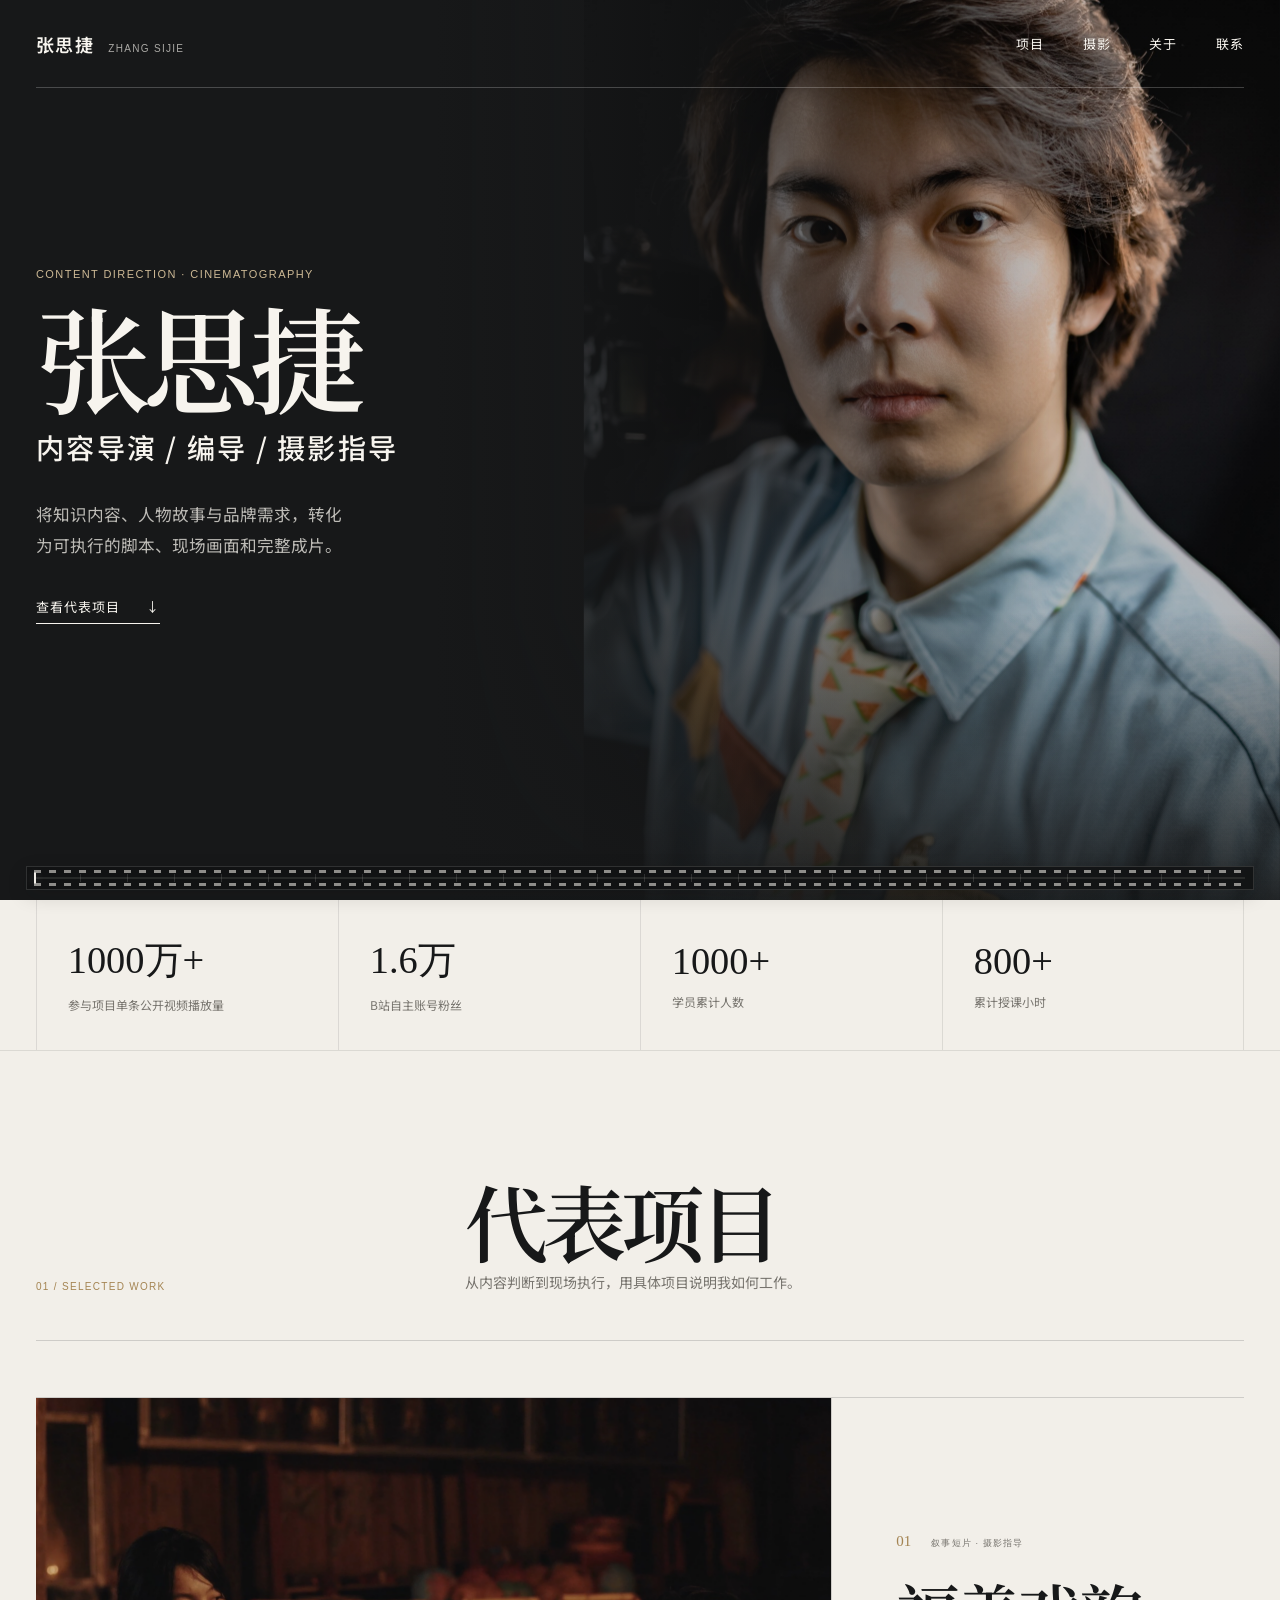
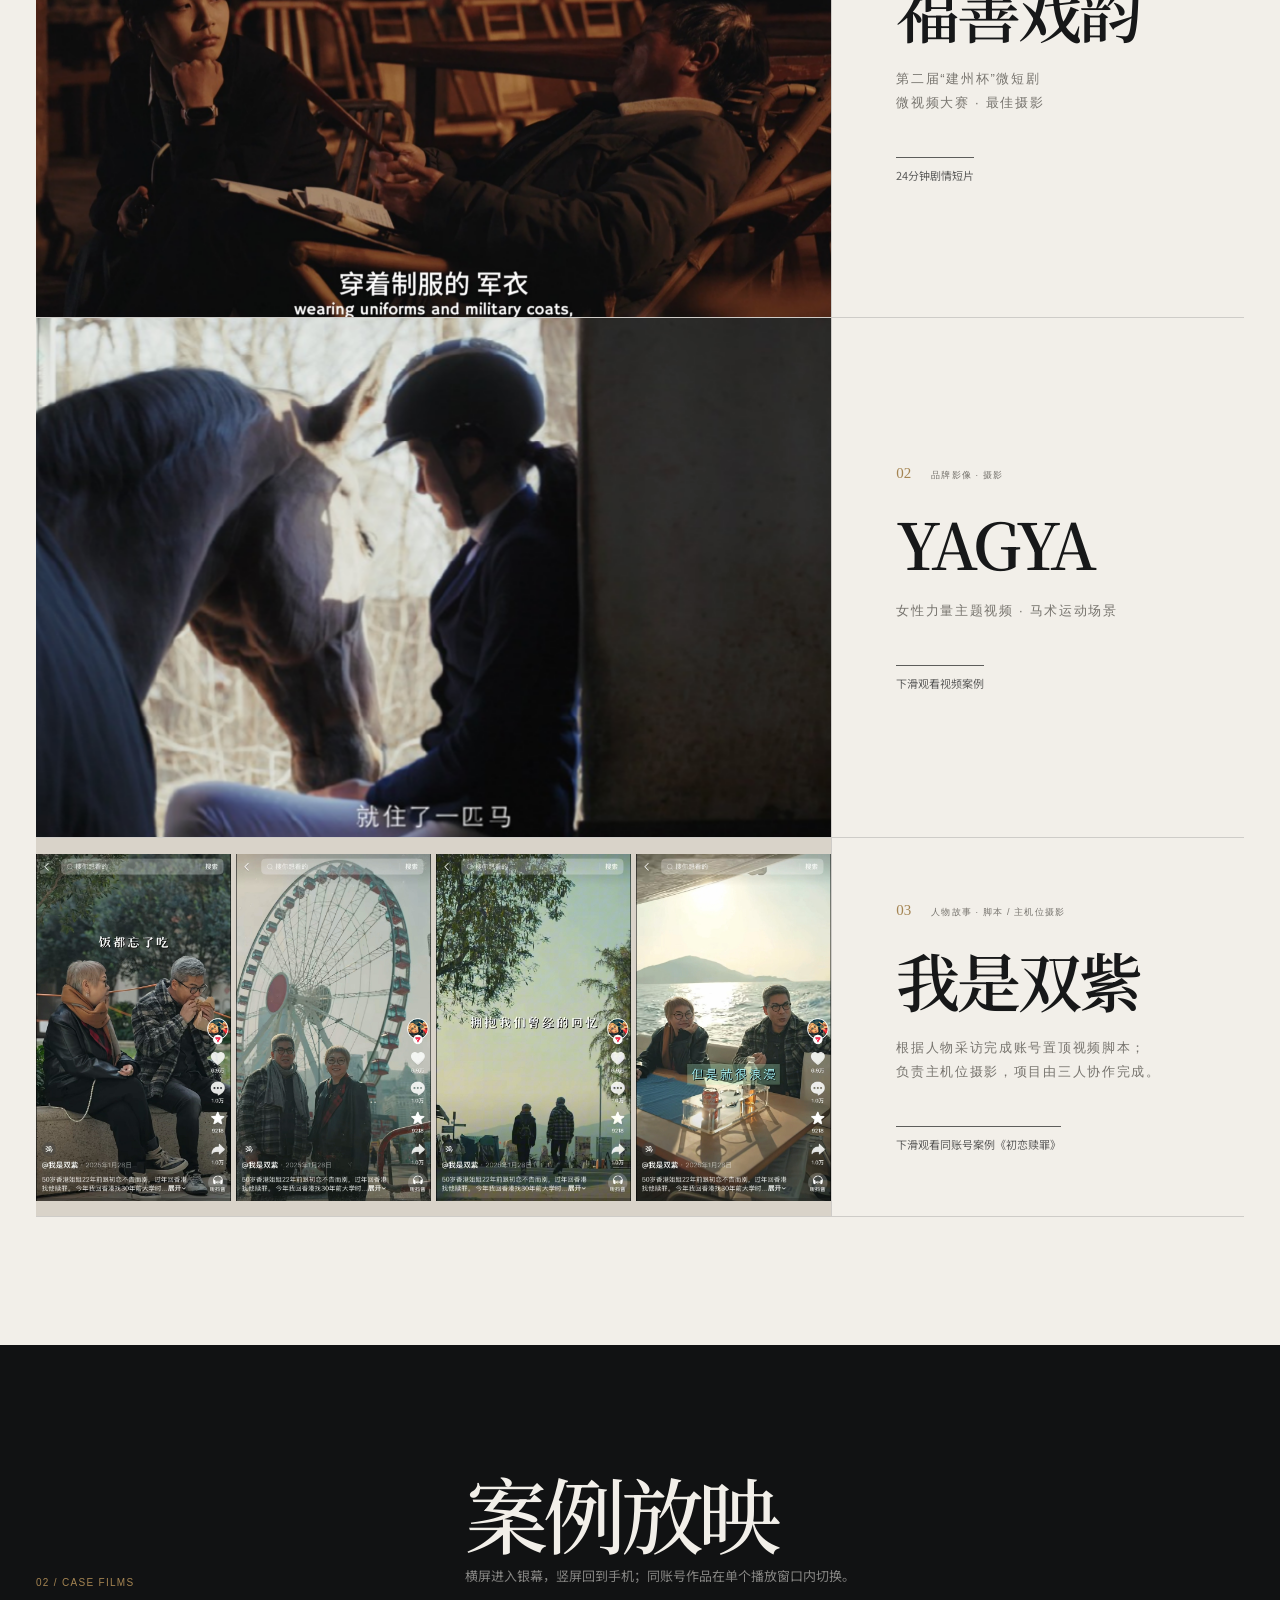
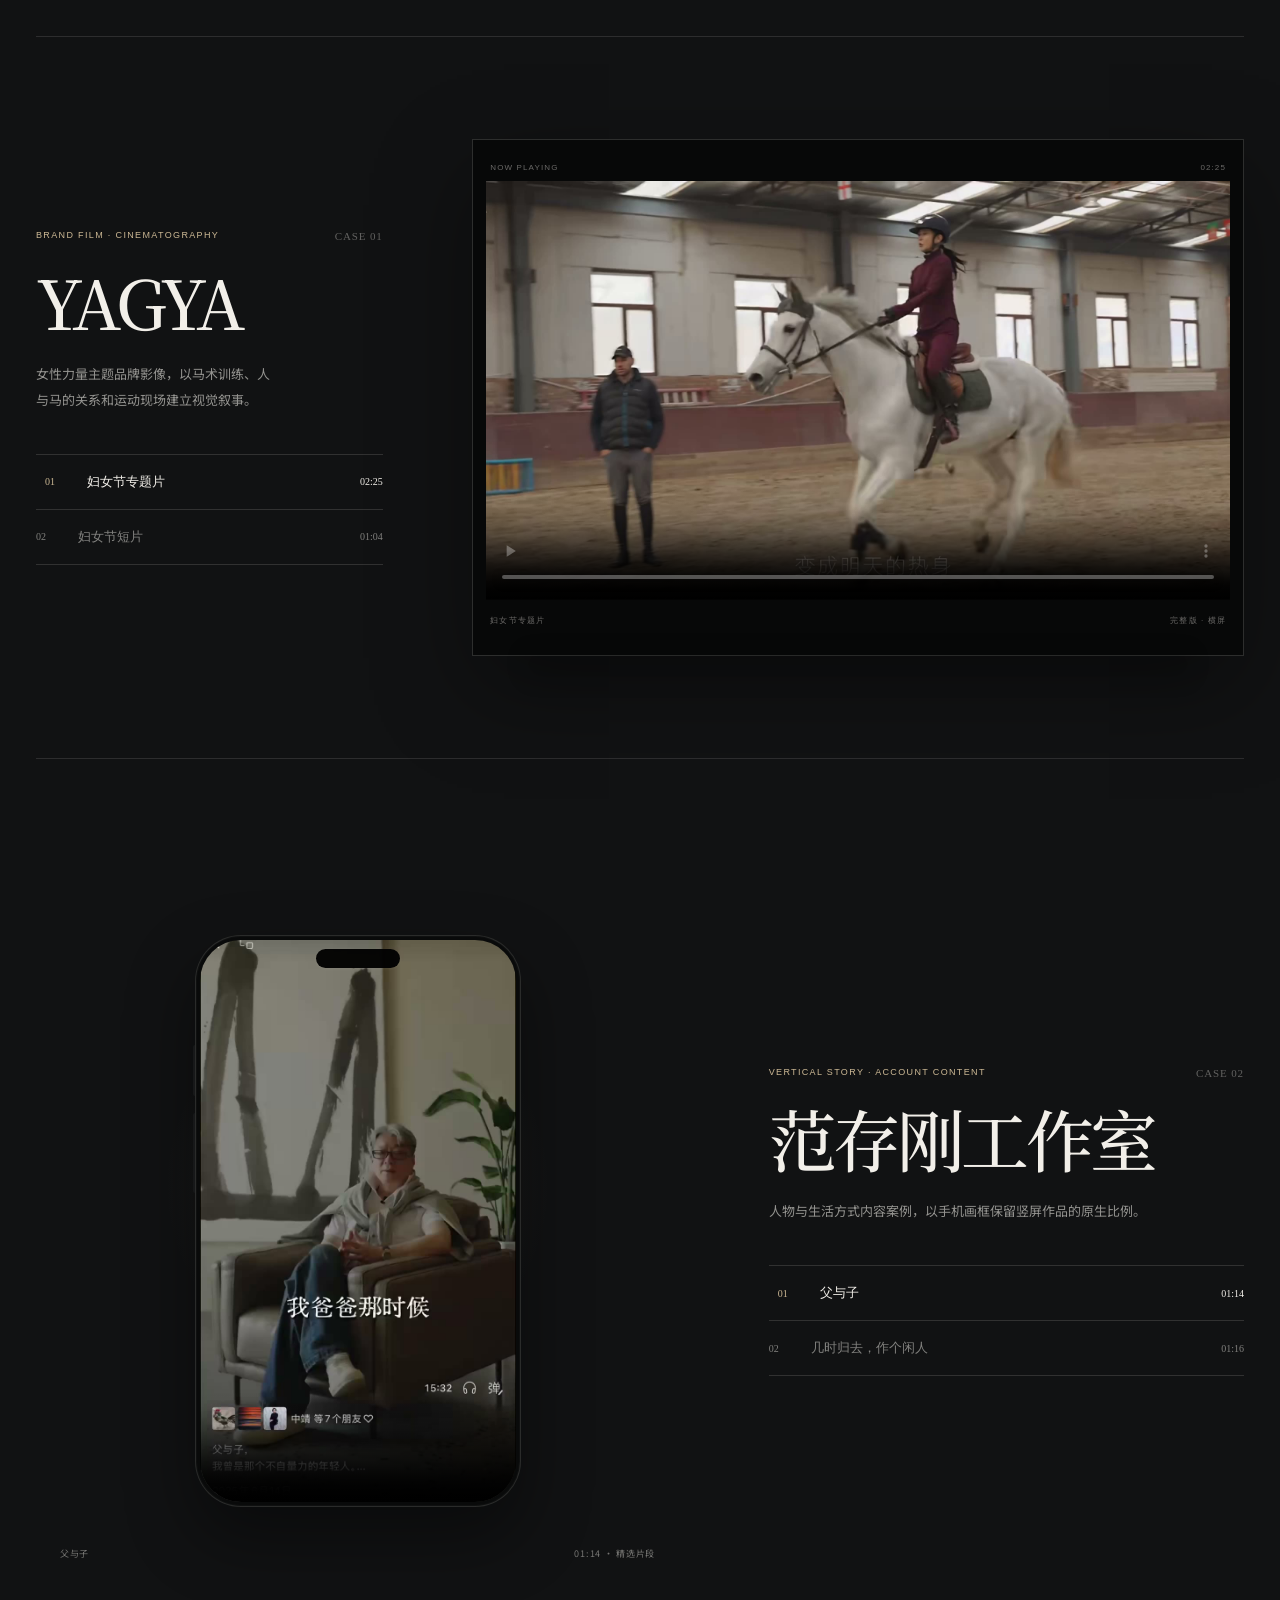
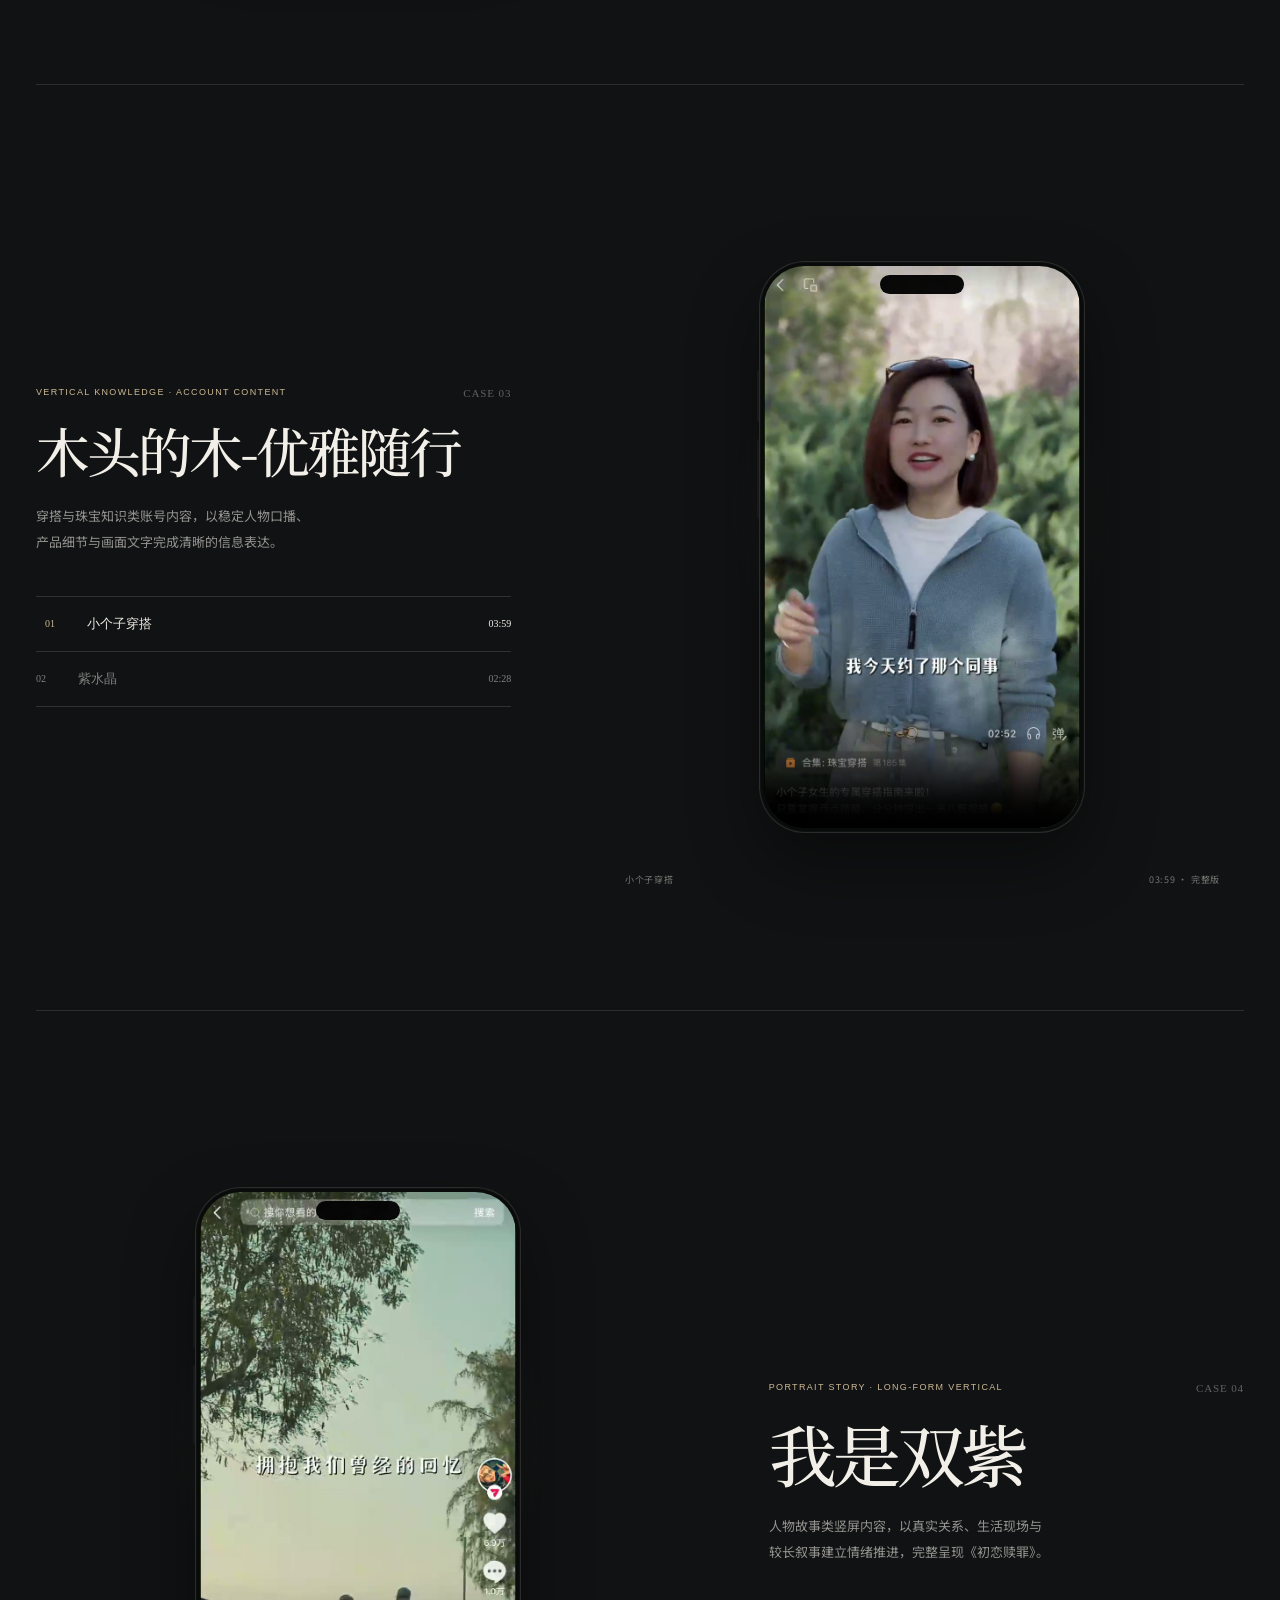
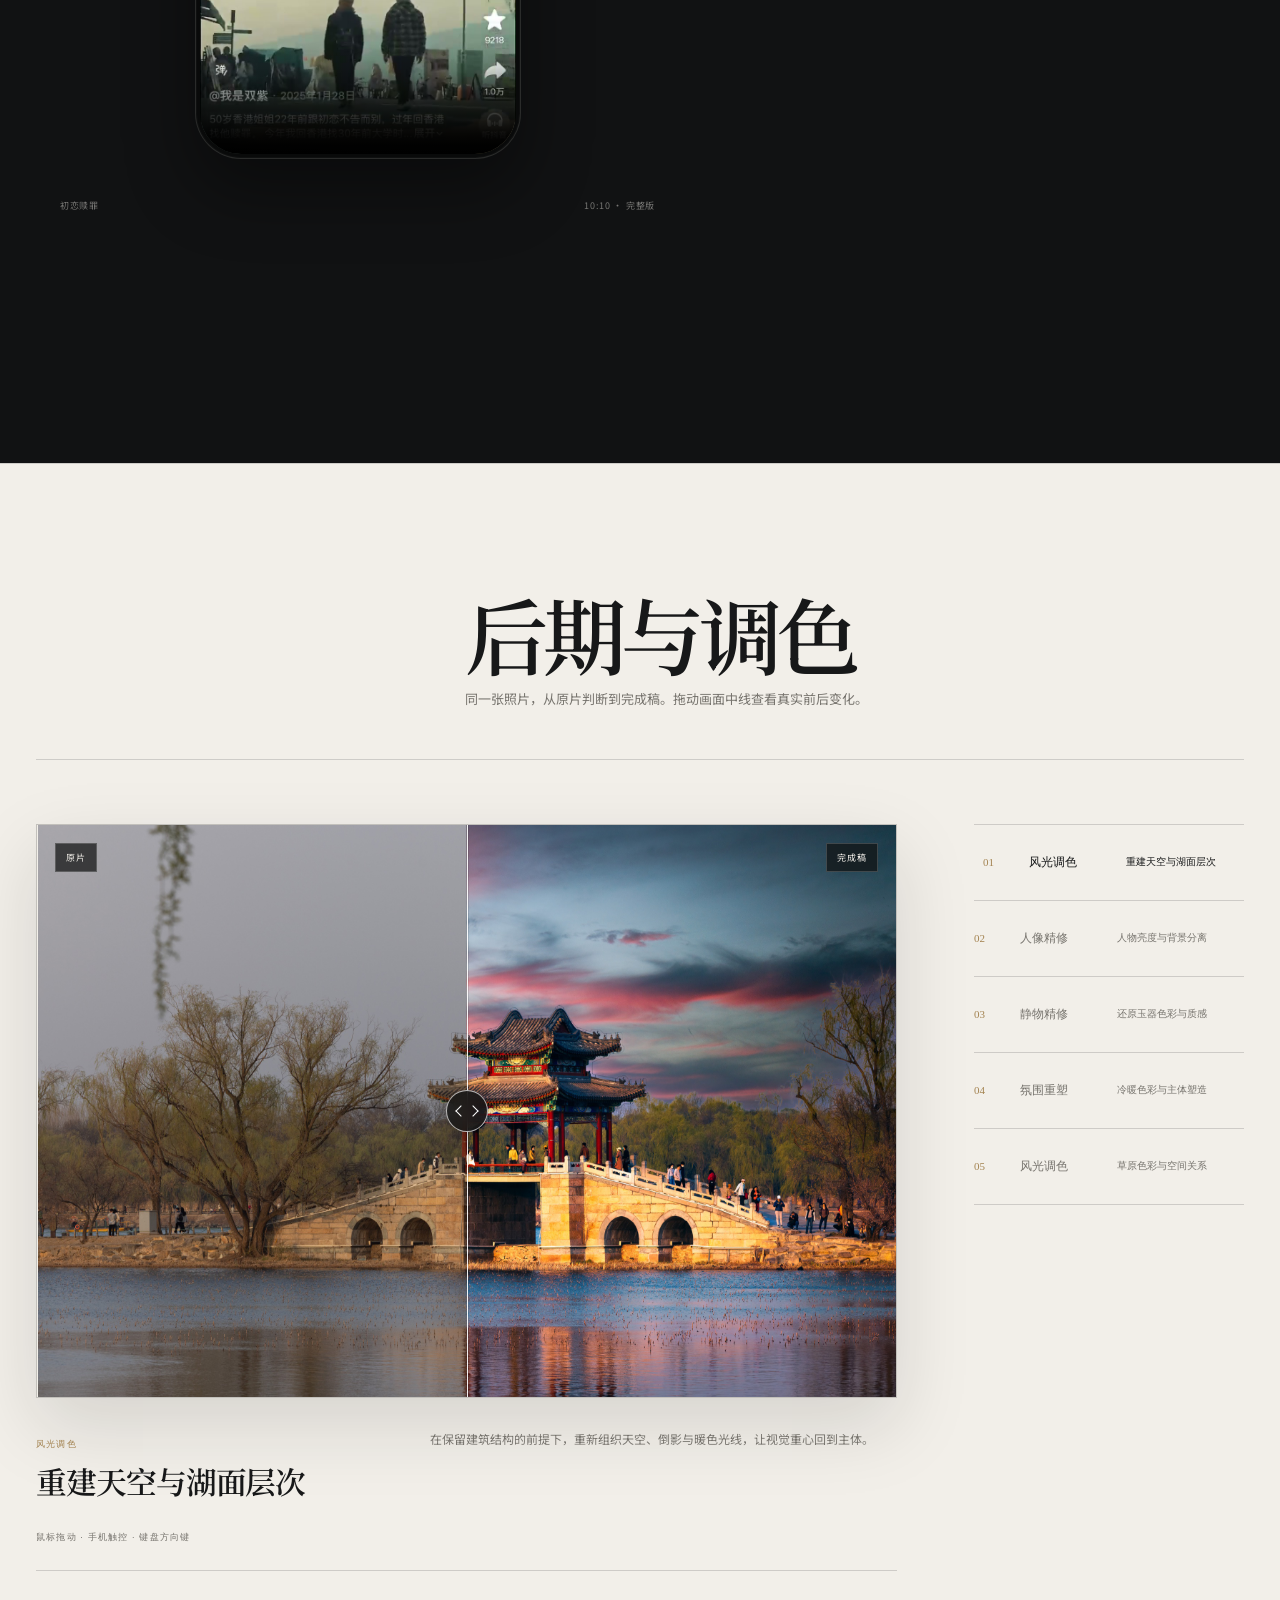
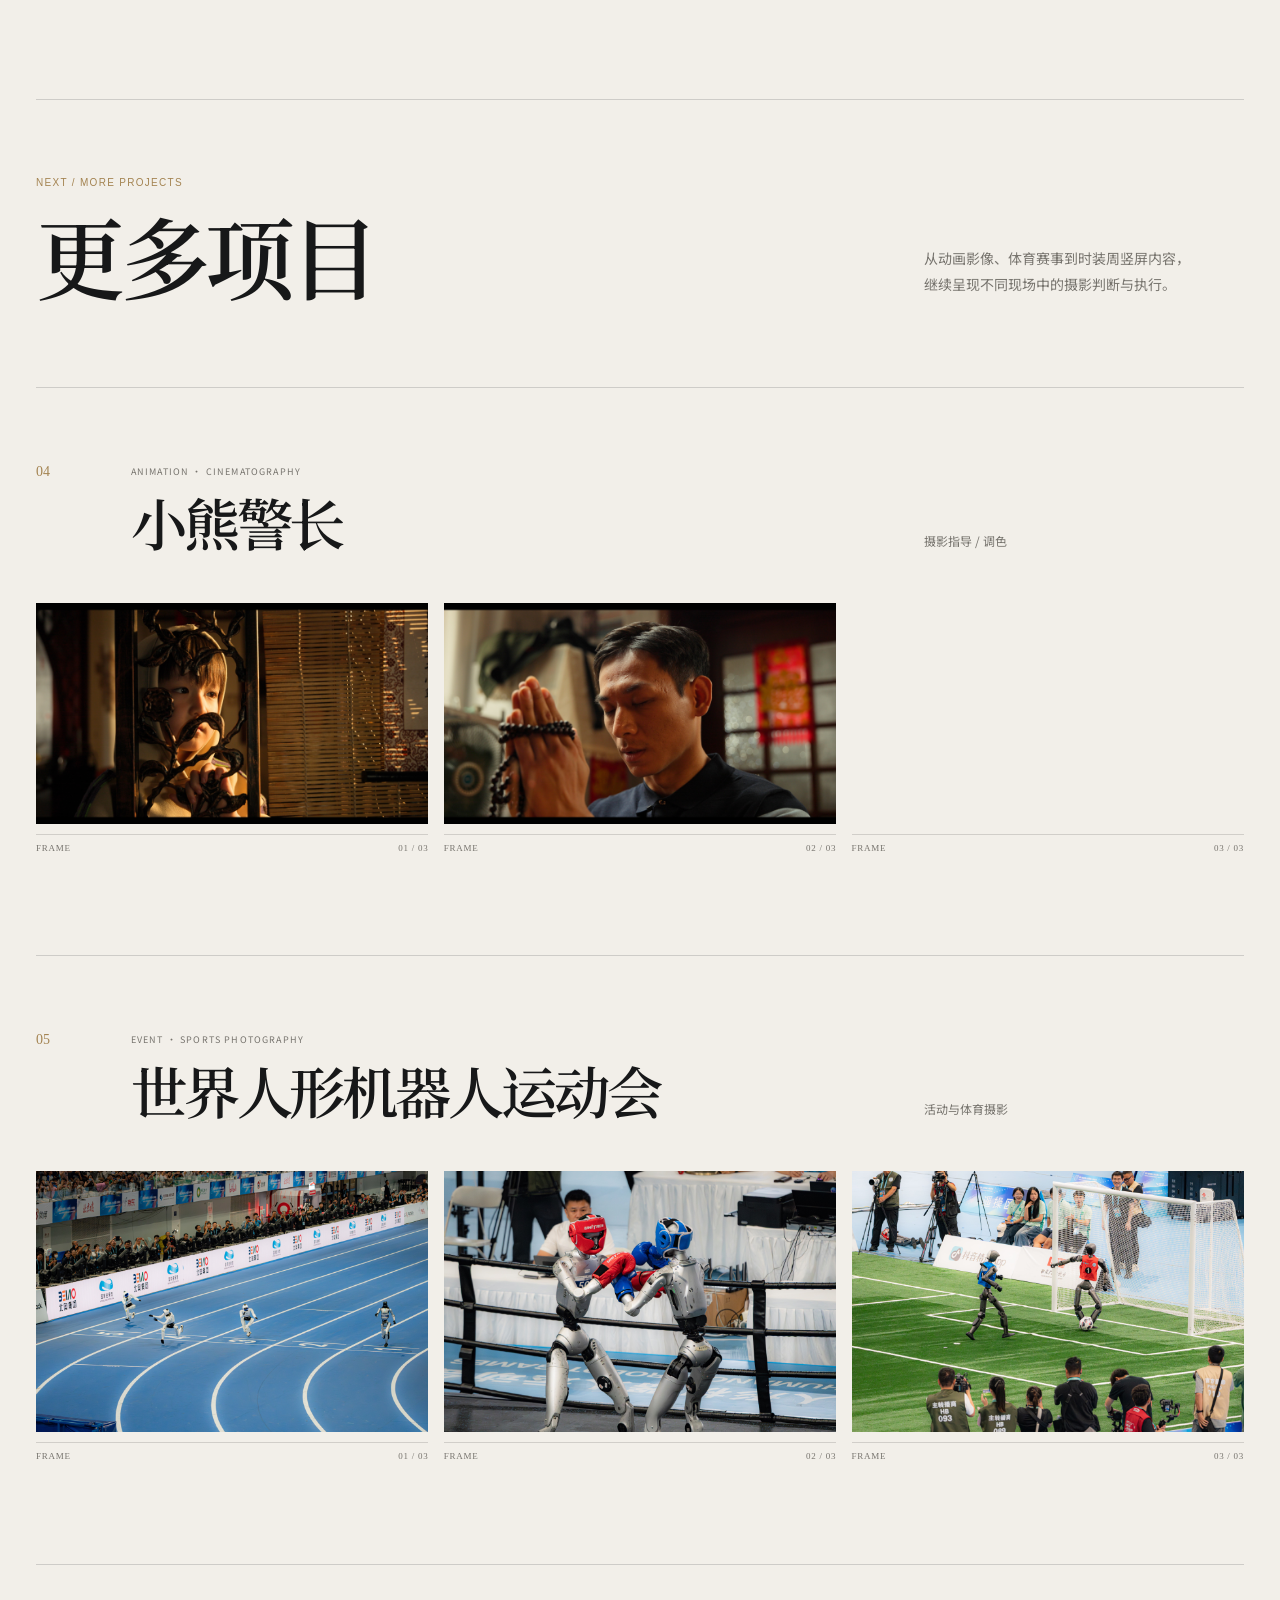
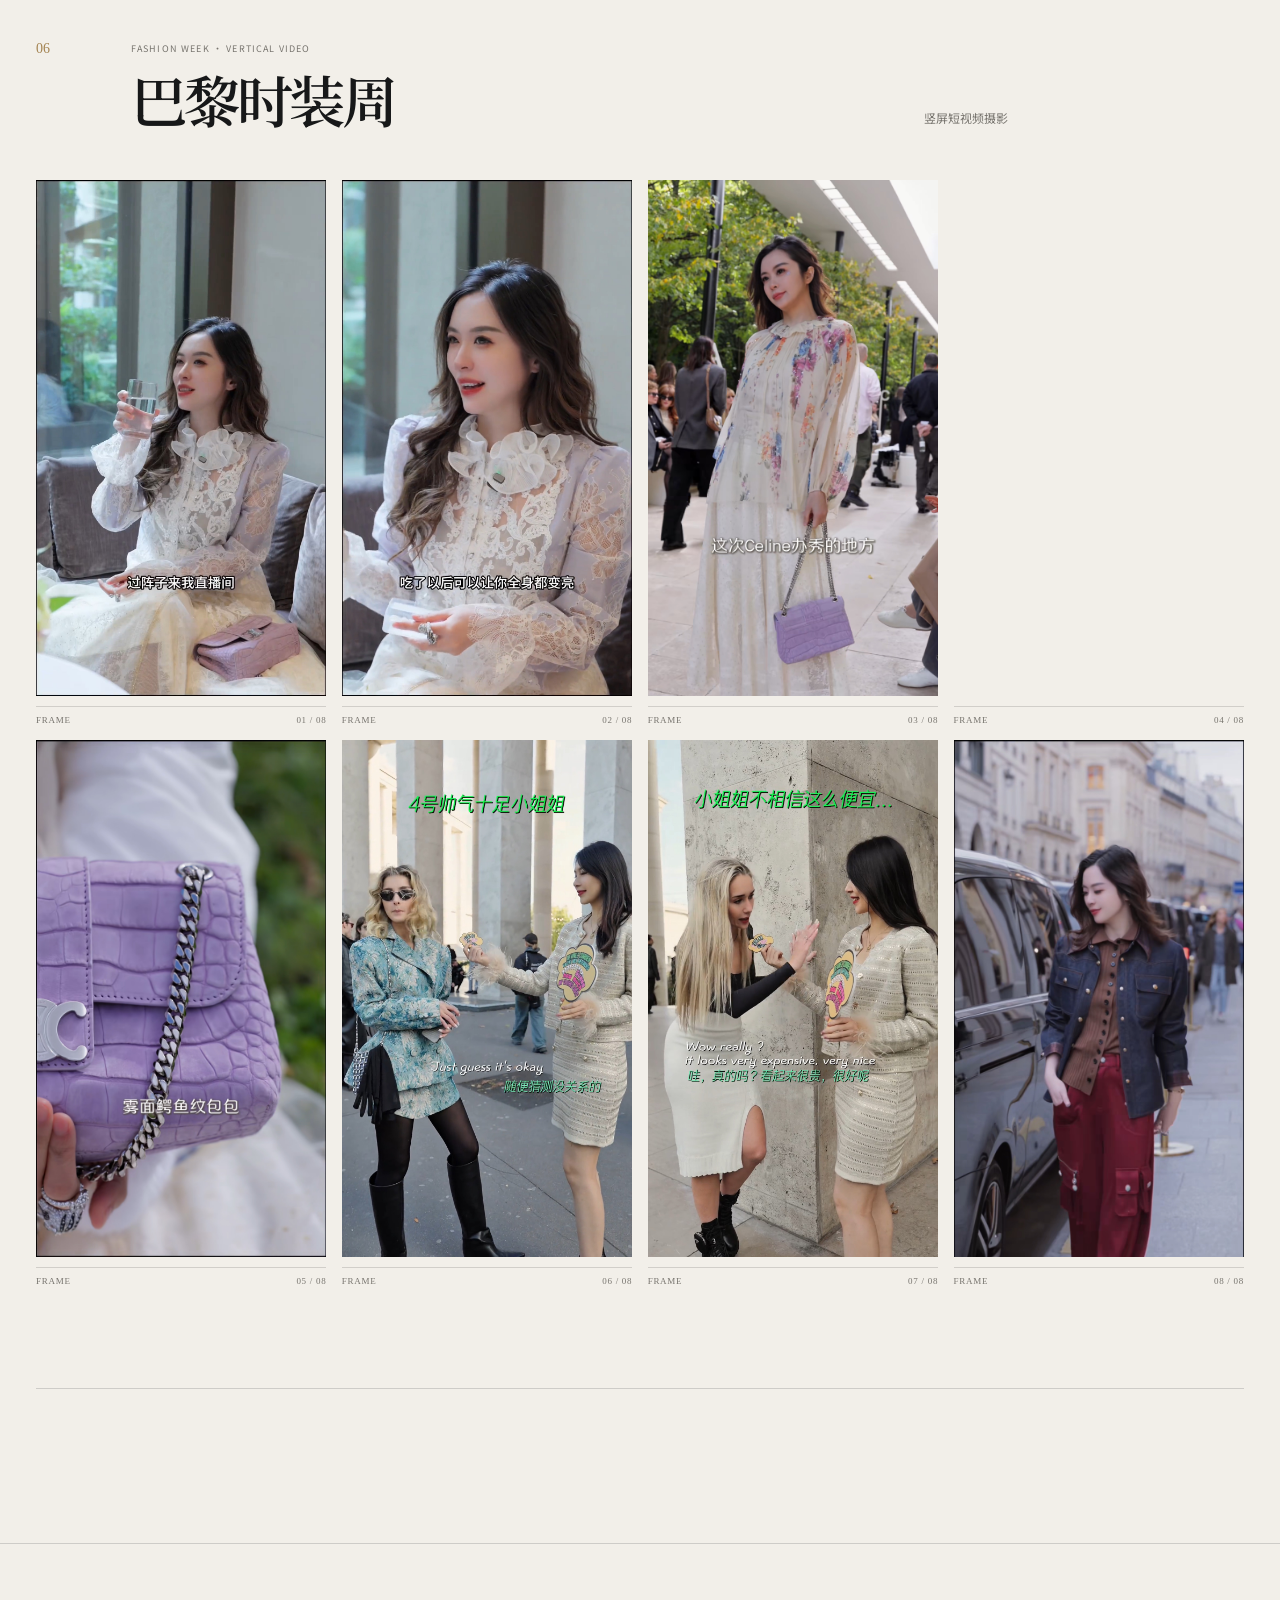
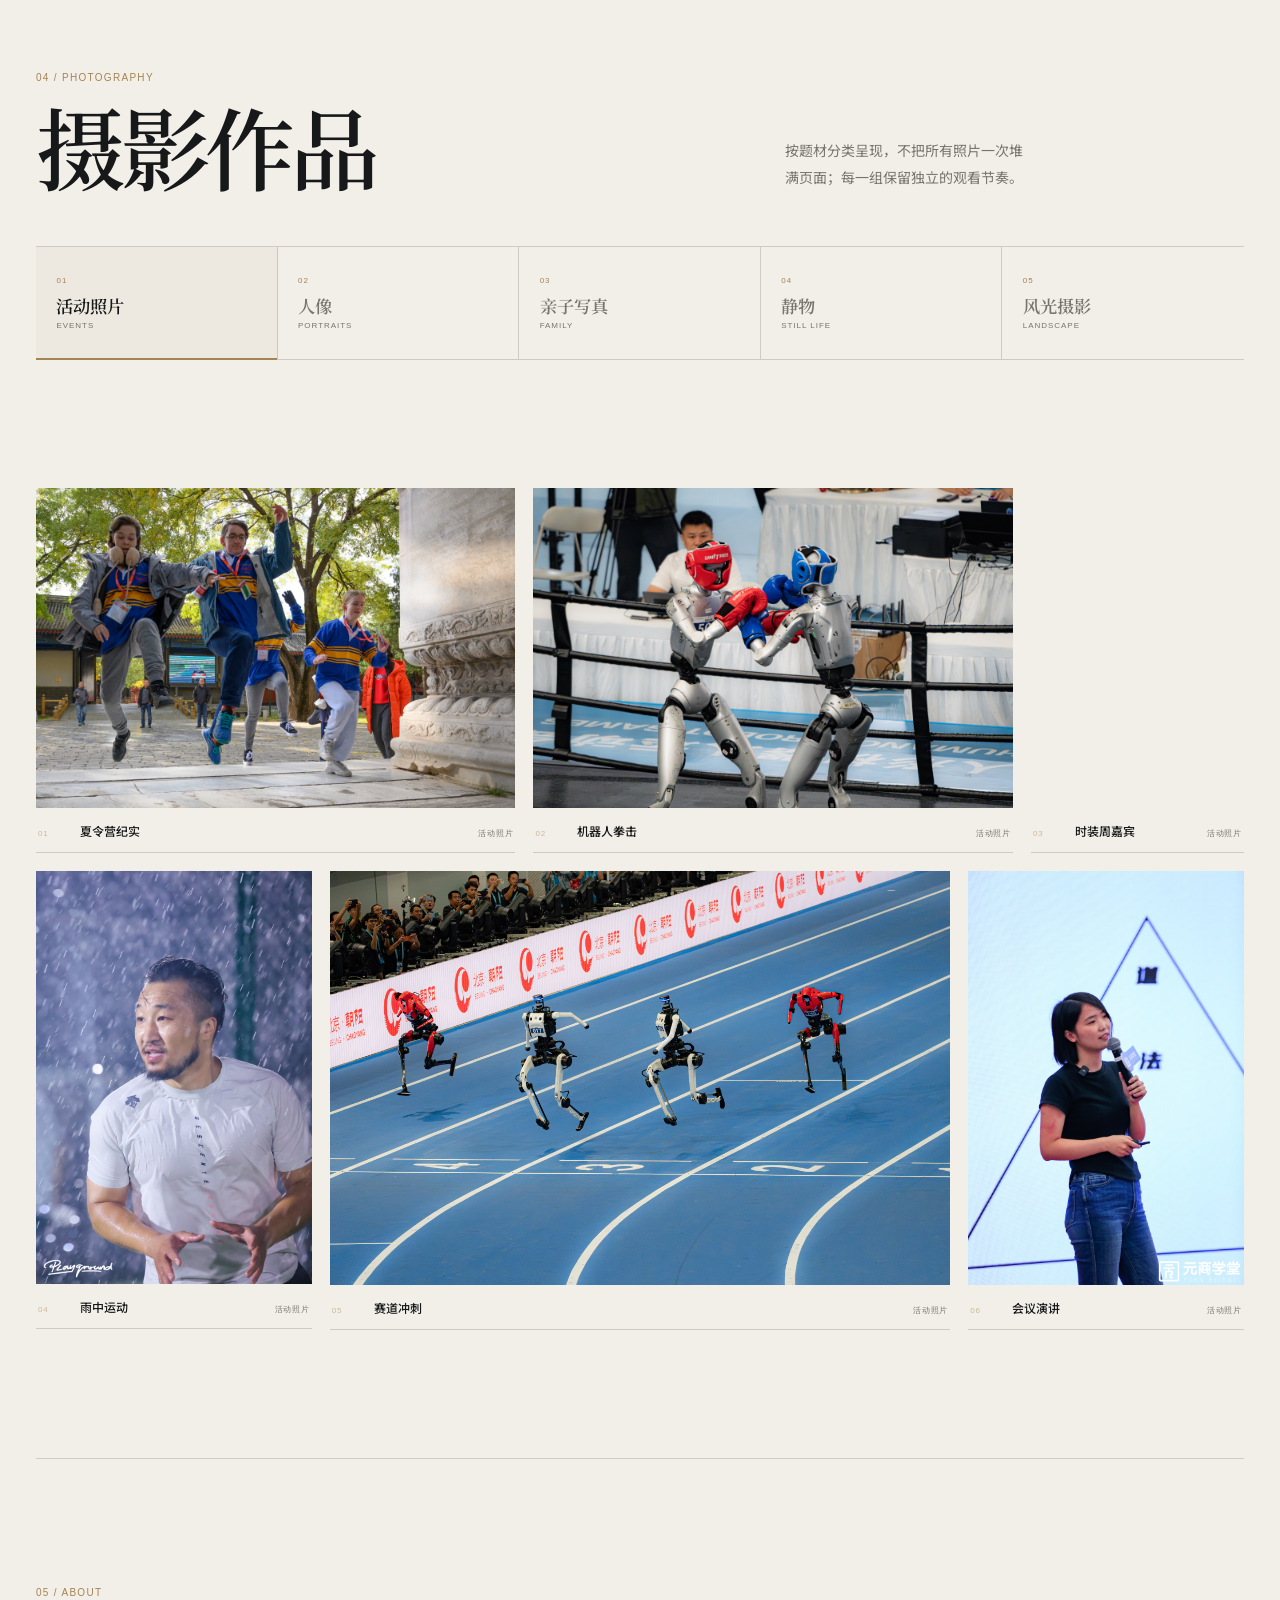
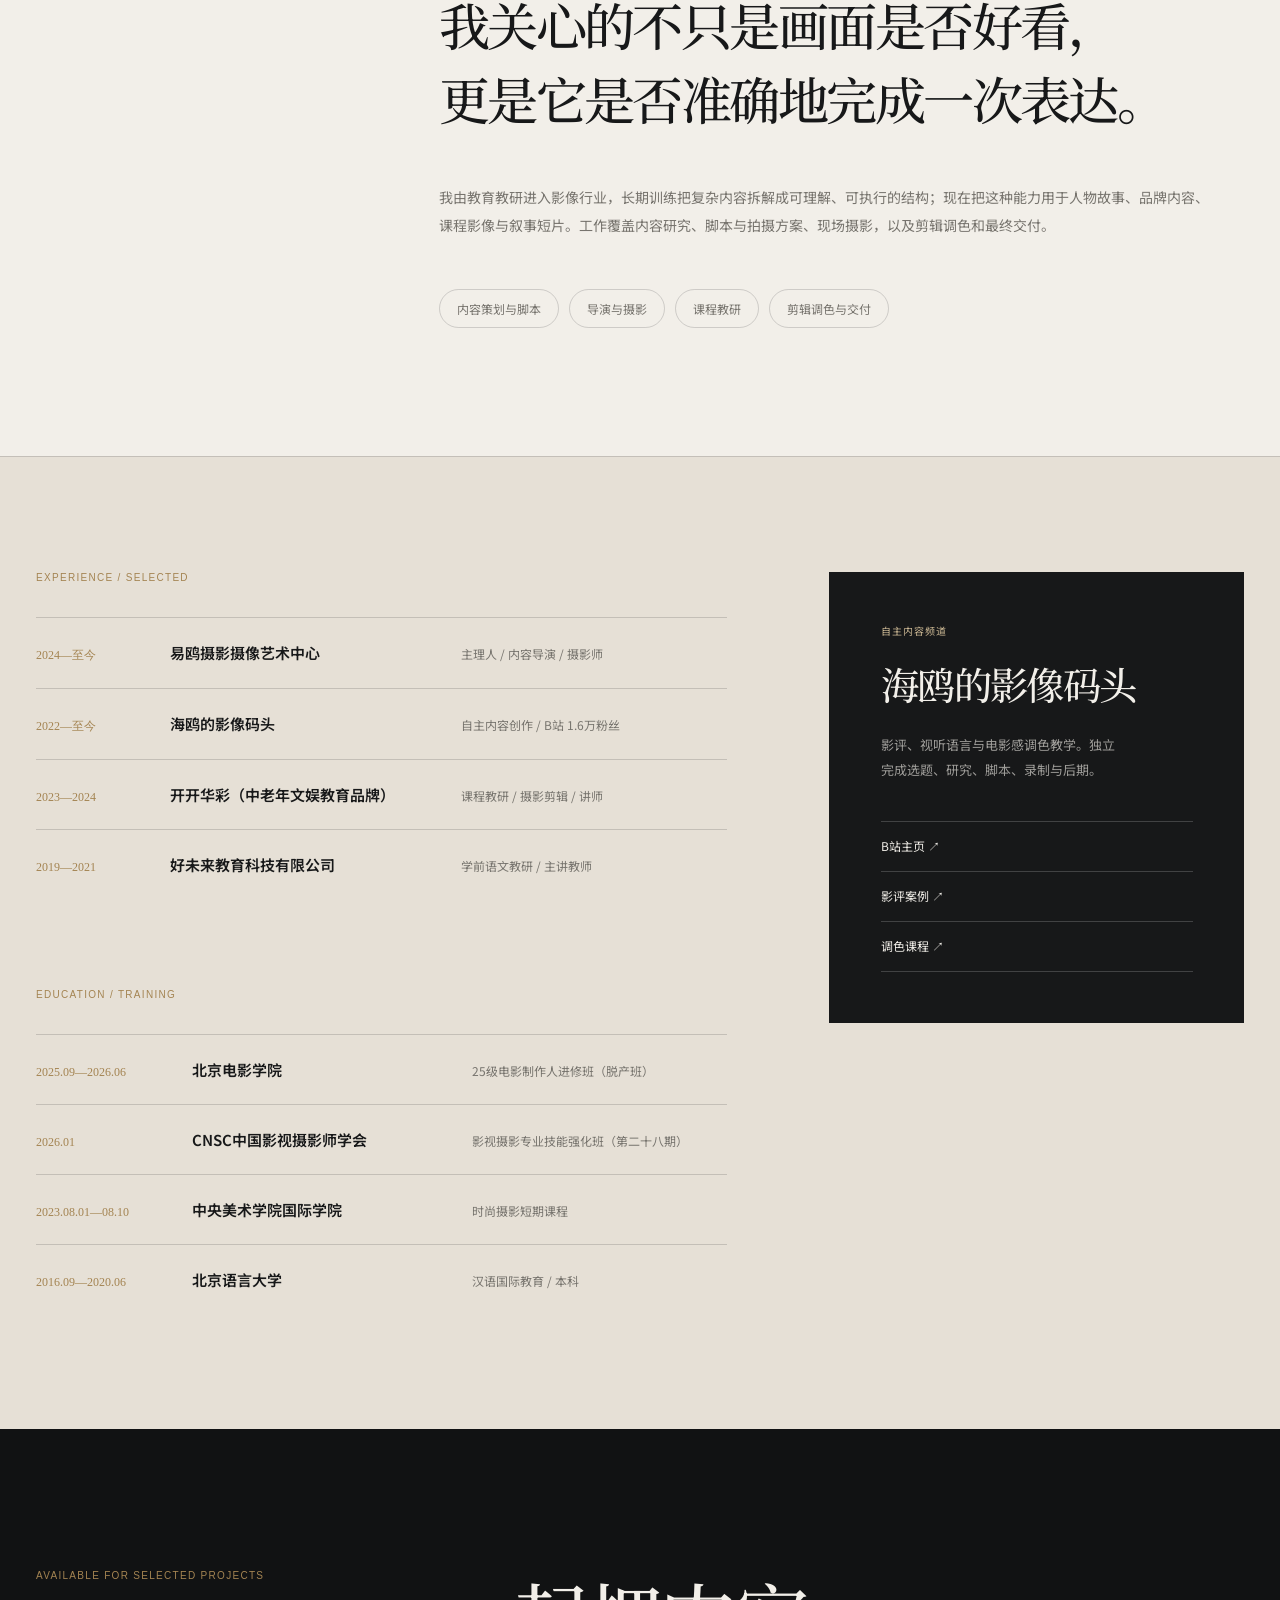
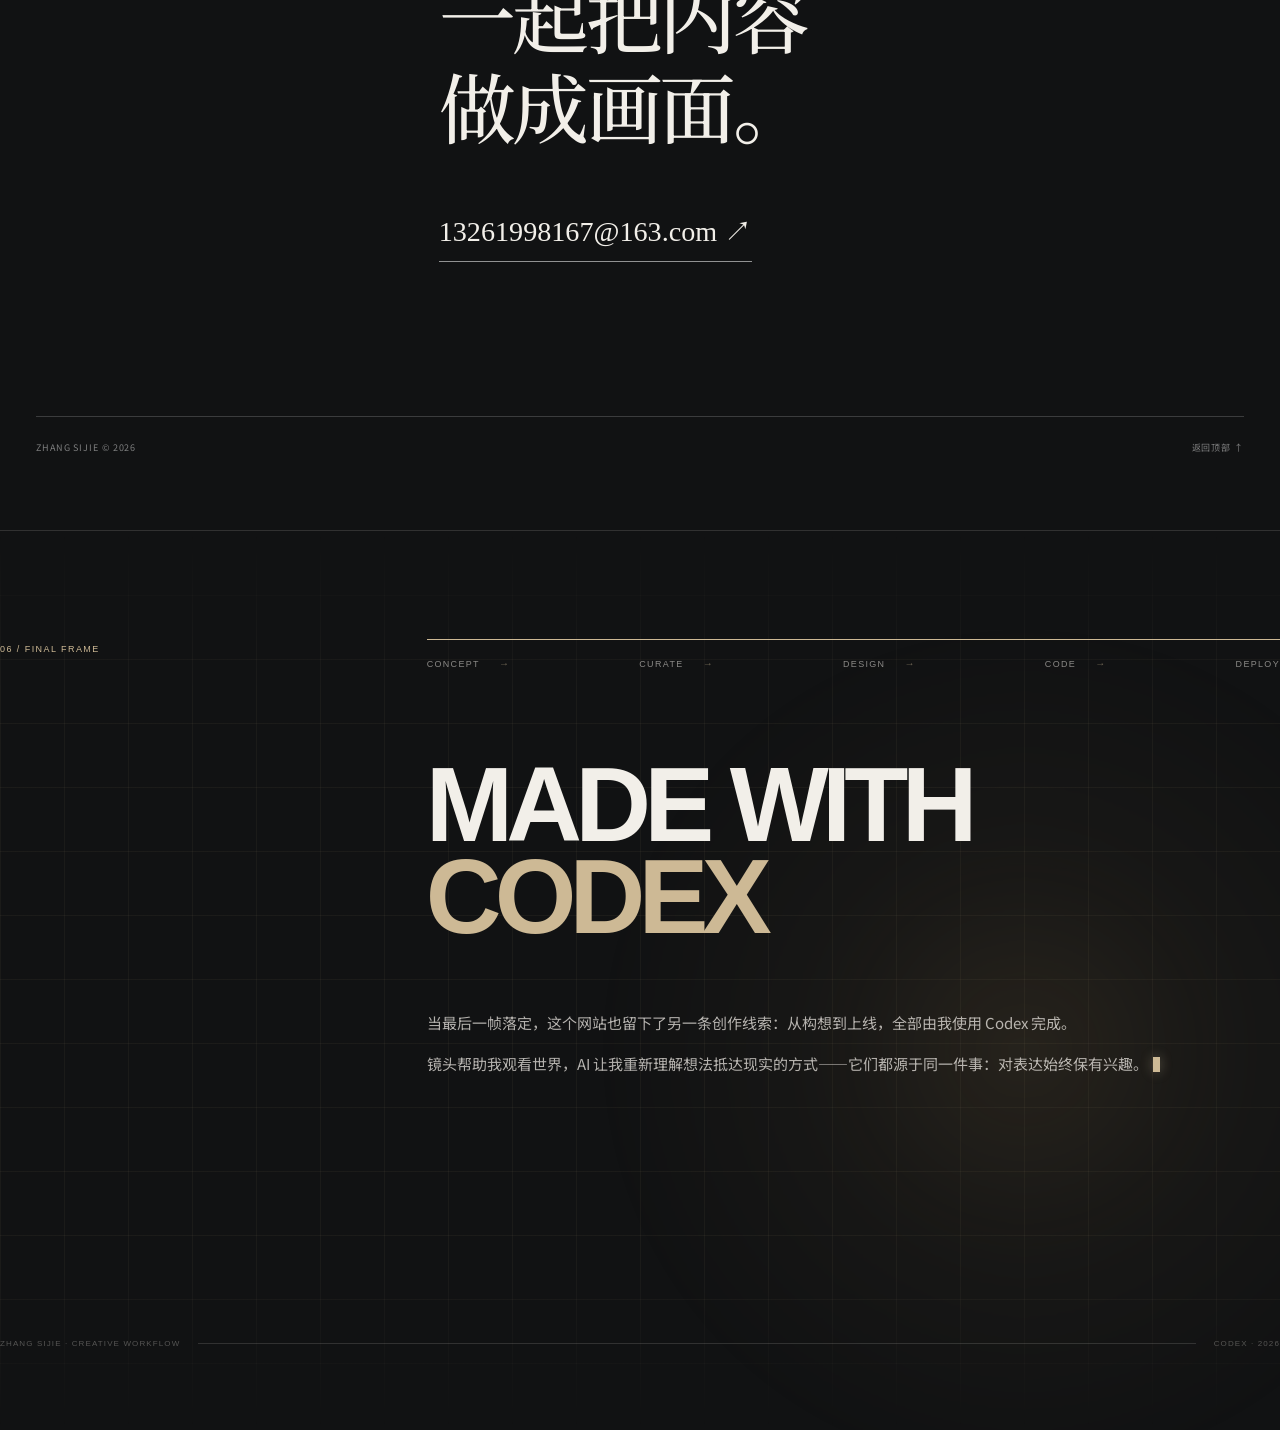
==== commit a6fb2026: "Refine education credentials" ====
--- a/index.html
+++ b/index.html
@@ -1 +1 @@
-<!DOCTYPE html><html lang="zh-CN"><head><meta charSet="utf-8"/><link rel="preconnect" href="/" crossorigin=""/><meta name="viewport" content="width=device-width, initial-scale=1"/><link rel="preload" href="/media/portrait-hero.jpg" as="image" fetchPriority="high"/><link rel="preload" href="/media/fushan-feature.jpg" as="image"/><link rel="preload" href="/media/yagya-c-02.jpg" as="image"/><link rel="preload" as="image" href="/media/portfolio/landscape-architecture.jpg"/><link rel="preload" as="image" href="/media/post/architecture-before.jpg"/><link rel="stylesheet" href="/_next/static/chunks/0b1qxyahpsq0i.css" data-precedence="next"/><link rel="preload" as="script" fetchPriority="low" href="/_next/static/chunks/10mluhc84.1ee.js"/><script src="/_next/static/chunks/0pbz.j~ornctw.js" async=""></script><script src="/_next/static/chunks/0c_u0uom0kk-9.js" async=""></script><script src="/_next/static/chunks/turbopack-0-2-jyq65k6gh.js" async=""></script><script src="/_next/static/chunks/0b-.ij0mqhtov.js" async=""></script><script src="/_next/static/chunks/17f2ht9wo-phb.js" async=""></script><script src="/_next/static/chunks/119utmtpyomu1.js" async=""></script><meta name="next-size-adjust" content=""/><title>张思捷｜内容导演 · 编导 · 摄影指导</title><meta name="description" content="张思捷个人作品网站：内容导演、编导与摄影指导，展示叙事短片、品牌影像、人物故事及课程内容作品。"/><meta property="og:title" content="张思捷｜内容导演 · 编导 · 摄影指导"/><meta property="og:description" content="内容导演、编导与摄影指导个人作品网站。"/><meta property="og:locale" content="zh_CN"/><meta property="og:image" content="https://sijie-visual.github.io/og.png"/><meta property="og:image:width" content="1672"/><meta property="og:image:height" content="941"/><meta property="og:image:alt" content="张思捷｜内容导演 · 编导 · 摄影指导"/><meta property="og:type" content="website"/><meta name="twitter:card" content="summary_large_image"/><meta name="twitter:title" content="张思捷｜内容导演 · 编导 · 摄影指导"/><meta name="twitter:description" content="内容导演、编导与摄影指导个人作品网站。"/><meta name="twitter:image" content="https://sijie-visual.github.io/og.png"/><link rel="icon" href="/favicon.png"/><script src="/_next/static/chunks/03~yq9q893hmn.js" noModule=""></script></head><body><div hidden=""><!--$--><!--/$--></div><main><section class="hero" id="top"><nav class="site-nav" aria-label="主导航"><a class="brand" href="#top" aria-label="张思捷个人作品网站首页"><span class="brand-cn">张思捷</span><span class="brand-en">ZHANG SIJIE</span></a><div class="nav-links"><a href="#works">项目</a><a href="#photography">摄影</a><a href="#about">关于</a><a href="mailto:13261998167@163.com">联系</a></div></nav><div class="hero-media"><img src="/media/portrait-hero.jpg" alt="张思捷手持摄影机的个人肖像" width="1600" height="2000" fetchPriority="high"/></div><div class="hero-shade" aria-hidden="true"></div><div class="hero-content"><p class="hero-kicker">CONTENT DIRECTION · CINEMATOGRAPHY</p><h1><span>张思捷</span><small>内容导演 / 编导 / 摄影指导</small></h1><p class="hero-intro">将知识内容、人物故事与品牌需求，转化为可执行的脚本、现场画面和完整成片。</p><a class="text-link text-link--light" href="#works">查看代表项目 <span aria-hidden="true">↓</span></a></div><div class="hero-feature"><span>PORTFOLIO · 2026</span><strong>内容导演 × 摄影指导</strong><small>叙事 · 品牌 · 人物 · 知识内容</small></div></section><section class="proof" aria-label="职业数据"><div><strong>1000万+</strong><span>参与项目单条公开视频播放量</span></div><div><strong>1.6万</strong><span>B站自主账号粉丝</span></div><div><strong>1000+</strong><span>学员累计人数</span></div><div><strong>800+</strong><span>累计授课小时</span></div></section><section class="works section-shell" id="works"><div class="section-heading"><p class="section-index">01 / SELECTED WORK</p><div><h2>代表项目</h2><p>从内容判断到现场执行，用具体项目说明我如何工作。</p></div></div><div class="project-grid"><article class="project-card project-card--image"><div class="project-visual project-visual--image project-image"><img src="/media/fushan-feature.jpg" alt="短片《福善戏韵》中人物在木屋内交谈的暖色画面"/></div><div class="project-copy"><div class="project-meta"><span class="project-number">01</span><p class="project-eyebrow">叙事短片 · 摄影指导</p></div><h3>福善戏韵</h3><p class="project-note">第二届“建州杯”微短剧微视频大赛 · 最佳摄影</p><span class="project-action">24分钟剧情短片</span></div></article><article class="project-card project-card--image"><div class="project-visual project-visual--image project-image"><img src="/media/yagya-c-02.jpg" alt="YAGYA 马术服装品牌视频中骑手与白马相处的逆光画面"/></div><div class="project-copy"><div class="project-meta"><span class="project-number">02</span><p class="project-eyebrow">品牌影像 · 摄影</p></div><h3>YAGYA</h3><p class="project-note">女性力量主题视频 · 马术运动场景</p><span class="project-action">下滑观看视频案例</span></div></article><article class="project-card project-card--portrait-series"><div class="project-visual project-visual--portrait-series"><div class="project-series" role="region" aria-label="《初恋赎罪》四张竖屏视频截图，窄屏下可横向浏览" tabindex="0"><figure class="project-series__frame"><img src="/media/shuangzi-project-01.jpg" alt="《初恋赎罪》视频静帧：两位人物坐在长椅上分享食物" width="1320" height="2346" loading="lazy" decoding="async"/></figure><figure class="project-series__frame"><img src="/media/shuangzi-project-02.jpg" alt="《初恋赎罪》视频静帧：两位人物在摩天轮前合影" width="1320" height="2346" loading="lazy" decoding="async"/></figure><figure class="project-series__frame"><img src="/media/shuangzi-project-03.jpg" alt="《初恋赎罪》视频静帧：两位人物并肩走向海边" width="1320" height="2346" loading="lazy" decoding="async"/></figure><figure class="project-series__frame"><img src="/media/shuangzi-project-04.jpg" alt="《初恋赎罪》视频静帧：两位人物坐在船上交谈" width="1320" height="2346" loading="lazy" decoding="async"/></figure></div></div><div class="project-copy"><div class="project-meta"><span class="project-number">03</span><p class="project-eyebrow">人物故事 · 脚本 / 主机位摄影</p></div><h3>我是双紫</h3><p class="project-note">根据人物采访完成账号置顶视频脚本；<br/>负责主机位摄影，项目由三人协作完成。</p><span class="project-action">下滑观看同账号案例《初恋赎罪》</span></div></article></div></section><section class="case-films" id="case-films" aria-labelledby="case-films-title"><div class="section-shell"><header class="case-films__heading"><p class="section-index">02 / CASE FILMS</p><div><h2 id="case-films-title">案例放映</h2><p>横屏进入银幕，竖屏回到手机；同账号作品在单个播放窗口内切换。</p></div></header><article class="film-case film-case--landscape"><div class="film-case__copy"><p class="film-case__eyebrow">BRAND FILM · CINEMATOGRAPHY</p><span class="film-case__number">CASE 01</span><h3>YAGYA</h3><p class="film-case__intro">女性力量主题品牌影像，以马术训练、人与马的关系和运动现场建立视觉叙事。</p><div class="film-selector" role="tablist" aria-label="切换 YAGYA 视频"><button class="is-active" id="yagya-feature-tab" type="button" role="tab" aria-controls="yagya-video-panel" aria-selected="true" tabindex="0"><span>01</span><strong>妇女节专题片</strong><small>02:25</small></button><button id="yagya-short-tab" type="button" role="tab" aria-controls="yagya-video-panel" aria-selected="false" tabindex="-1"><span>02</span><strong>妇女节短片</strong><small>01:04</small></button></div></div><div class="cinema-stage"><div class="cinema-stage__bar"><span>NOW PLAYING</span><span>02:25</span></div><div class="cinema-stage__screen" id="yagya-video-panel" role="tabpanel" aria-labelledby="yagya-feature-tab"><video controls="" playsInline="" preload="metadata" poster="/media/yagya-feature-poster.jpg" aria-label="播放 YAGYA 妇女节专题片"><source src="/media/yagya-womens-day-feature.mp4" type="video/mp4"/>当前浏览器无法播放此视频。</video></div><div class="cinema-stage__caption"><span>妇女节专题片</span><span>完整版 · 横屏</span></div></div></article><article class="film-case film-case--vertical film-case--phone-left"><div class="film-case__copy"><p class="film-case__eyebrow">VERTICAL STORY · ACCOUNT CONTENT</p><span class="film-case__number">CASE 02</span><h3>范存刚工作室</h3><p class="film-case__intro">人物与生活方式内容案例，以手机画框保留竖屏作品的原生比例。</p><div class="film-selector" role="tablist" aria-label="切换范存刚工作室视频"><button class="is-active" id="fan-father-son-tab" type="button" role="tab" aria-controls="fan-studio-video-panel" aria-selected="true" tabindex="0"><span>01</span><strong>父与子</strong><small>01:14</small></button><button id="fan-idle-life-tab" type="button" role="tab" aria-controls="fan-studio-video-panel" aria-selected="false" tabindex="-1"><span>02</span><strong>几时归去，作个闲人</strong><small>01:16</small></button></div></div><div class="phone-stage" id="fan-studio-video-panel" role="tabpanel" aria-labelledby="fan-father-son-tab"><div class="phone-shell"><span class="phone-shell__button phone-shell__button--upper" aria-hidden="true"></span><span class="phone-shell__button phone-shell__button--lower" aria-hidden="true"></span><div class="phone-shell__screen"><span class="phone-shell__island" aria-hidden="true"></span><video controls="" playsInline="" preload="metadata" poster="/media/fan-father-and-son-poster.jpg" aria-label="播放范存刚工作室《父与子》"><source src="/media/fan-father-and-son-preview.mp4" type="video/mp4"/>当前浏览器无法播放此视频。</video></div></div><p class="phone-stage__caption"><span>父与子</span><span>01:14<!-- --> · <!-- -->精选片段</span></p></div></article><article class="film-case film-case--vertical film-case--phone-right"><div class="film-case__copy"><p class="film-case__eyebrow">VERTICAL KNOWLEDGE · ACCOUNT CONTENT</p><span class="film-case__number">CASE 03</span><h3 class="film-case__title--long">木头的木-优雅随行</h3><p class="film-case__intro">穿搭与珠宝知识类账号内容，以稳定人物口播、产品细节与画面文字完成清晰的信息表达。</p><div class="film-selector" role="tablist" aria-label="切换木头的木-优雅随行视频"><button class="is-active" id="mutou-petite-outfit-tab" type="button" role="tab" aria-controls="mutou-elegant-video-panel" aria-selected="true" tabindex="0"><span>01</span><strong>小个子穿搭</strong><small>03:59</small></button><button id="mutou-amethyst-tab" type="button" role="tab" aria-controls="mutou-elegant-video-panel" aria-selected="false" tabindex="-1"><span>02</span><strong>紫水晶</strong><small>02:28</small></button></div></div><div class="phone-stage" id="mutou-elegant-video-panel" role="tabpanel" aria-labelledby="mutou-petite-outfit-tab"><div class="phone-shell"><span class="phone-shell__button phone-shell__button--upper" aria-hidden="true"></span><span class="phone-shell__button phone-shell__button--lower" aria-hidden="true"></span><div class="phone-shell__screen"><span class="phone-shell__island" aria-hidden="true"></span><video controls="" playsInline="" preload="metadata" poster="/media/mutou-petite-outfit-poster.jpg" aria-label="播放木头的木-优雅随行《小个子穿搭》"><source src="/media/mutou-petite-outfit.mp4" type="video/mp4"/>当前浏览器无法播放此视频。</video></div></div><p class="phone-stage__caption"><span>小个子穿搭</span><span>03:59<!-- --> · <!-- -->完整版</span></p></div></article><article class="film-case film-case--vertical film-case--phone-left"><div class="film-case__copy"><p class="film-case__eyebrow">PORTRAIT STORY · LONG-FORM VERTICAL</p><span class="film-case__number">CASE 04</span><h3>我是双紫</h3><p class="film-case__intro">人物故事类竖屏内容，以真实关系、生活现场与较长叙事建立情绪推进，完整呈现《初恋赎罪》。</p></div><div class="phone-stage" id="shuangzi-story-video-panel" role="group" aria-label="我是双紫视频案例"><div class="phone-shell"><span class="phone-shell__button phone-shell__button--upper" aria-hidden="true"></span><span class="phone-shell__button phone-shell__button--lower" aria-hidden="true"></span><div class="phone-shell__screen"><span class="phone-shell__island" aria-hidden="true"></span><video controls="" playsInline="" preload="metadata" poster="/media/shuangzi-first-love-poster.jpg" aria-label="播放我是双紫《初恋赎罪》"><source src="/media/shuangzi-first-love.mp4" type="video/mp4"/>当前浏览器无法播放此视频。</video></div></div><p class="phone-stage__caption"><span>初恋赎罪</span><span>10:10<!-- --> · <!-- -->完整版</span></p></div></article></div></section><section class="post-production" id="post-production" aria-labelledby="post-production-title"><div class="section-shell"><header class="post-production__heading"><p class="section-index">03 / POST PRODUCTION</p><div><h2 id="post-production-title">后期与调色</h2><p>同一张照片，从原片判断到完成稿。拖动画面中线查看真实前后变化。</p></div></header><div class="post-production__layout"><div class="comparison-workspace"><div class="comparison-stage comparison-stage--landscape" style="--compare-position:50%"><img class="comparison-image comparison-image--after" src="/media/portfolio/landscape-architecture.jpg" alt="湖畔建筑风光照片的调色前后对比"/><div class="comparison-before" aria-hidden="true"><img class="comparison-image" src="/media/post/architecture-before.jpg" alt=""/></div><span class="comparison-label comparison-label--before">原片</span><span class="comparison-label comparison-label--after">完成稿</span><span class="comparison-divider" aria-hidden="true"><i></i></span><input class="comparison-range" type="range" min="0" max="100" step="1" aria-label="拖动查看风光调色原片与完成稿" aria-valuetext="原片显示 50%" value="50"/></div><div class="comparison-copy"><div><span>风光调色</span><h3>重建天空与湖面层次</h3></div><p>在保留建筑结构的前提下，重新组织天空、倒影与暖色光线，让视觉重心回到主体。</p><small>鼠标拖动 · 手机触控 · 键盘方向键</small></div></div><nav class="comparison-index" aria-label="切换后期案例"><button type="button" aria-pressed="true" class="is-active"><span>01</span><strong>风光调色</strong><small>重建天空与湖面层次</small></button><button type="button" aria-pressed="false"><span>02</span><strong>人像精修</strong><small>人物亮度与背景分离</small></button><button type="button" aria-pressed="false"><span>03</span><strong>静物精修</strong><small>还原玉器色彩与质感</small></button><button type="button" aria-pressed="false"><span>04</span><strong>氛围重塑</strong><small>冷暖色彩与主体塑造</small></button><button type="button" aria-pressed="false"><span>05</span><strong>风光调色</strong><small>草原色彩与空间关系</small></button></nav></div></div></section><section class="archive section-shell" id="more-projects" aria-labelledby="archive-title"><div class="archive-heading"><div><p class="section-index">NEXT / MORE PROJECTS</p><h2 id="archive-title">更多项目</h2></div><p>从动画影像、体育赛事到时装周竖屏内容，继续呈现不同现场中的摄影判断与执行。</p></div><div class="archive-projects"><article class="archive-project" id="more-project-04"><header class="archive-project__header"><span class="archive-project__number">04</span><div><p class="archive-project__eyebrow">ANIMATION · CINEMATOGRAPHY</p><h3>小熊警长</h3></div><p class="archive-project__role">摄影指导 / 调色</p></header><div class="archive-project__gallery archive-project__gallery--landscape"><figure class="archive-frame"><img src="/media/more-projects/bear-01.jpg" alt="《小熊警长》中小熊透过雕花木窗向外张望的暖色静帧" width="1920" height="1080" loading="lazy" decoding="async"/><figcaption><span>FRAME</span><span>01<!-- --> /<!-- --> <!-- -->03</span></figcaption></figure><figure class="archive-frame"><img src="/media/more-projects/bear-02.jpg" alt="《小熊警长》影像静帧：角色在室内场景中的画面" width="1920" height="1080" loading="lazy" decoding="async"/><figcaption><span>FRAME</span><span>02<!-- --> /<!-- --> <!-- -->03</span></figcaption></figure><figure class="archive-frame"><img src="/media/more-projects/bear-03.jpg" alt="《小熊警长》影像静帧：角色与场景光影画面" width="1920" height="1080" loading="lazy" decoding="async"/><figcaption><span>FRAME</span><span>03<!-- --> /<!-- --> <!-- -->03</span></figcaption></figure></div></article><article class="archive-project" id="more-project-05"><header class="archive-project__header"><span class="archive-project__number">05</span><div><p class="archive-project__eyebrow">EVENT · SPORTS PHOTOGRAPHY</p><h3 class="archive-project__title--long"><span>世界人形</span><span>机器人运动会</span></h3></div><p class="archive-project__role">活动与体育摄影</p></header><div class="archive-project__gallery archive-project__gallery--landscape"><figure class="archive-frame"><img src="/media/more-projects/robots-01.jpg" alt="世界人形机器人运动会跑道比赛现场，多台机器人冲向终点" width="2400" height="1600" loading="lazy" decoding="async"/><figcaption><span>FRAME</span><span>01<!-- --> /<!-- --> <!-- -->03</span></figcaption></figure><figure class="archive-frame"><img src="/media/more-projects/robots-02.jpg" alt="世界人形机器人运动会机器人拳击比赛现场" width="2400" height="1600" loading="lazy" decoding="async"/><figcaption><span>FRAME</span><span>02<!-- --> /<!-- --> <!-- -->03</span></figcaption></figure><figure class="archive-frame"><img src="/media/more-projects/robots-03.jpg" alt="世界人形机器人运动会比赛现场摄影" width="2400" height="1600" loading="lazy" decoding="async"/><figcaption><span>FRAME</span><span>03<!-- --> /<!-- --> <!-- -->03</span></figcaption></figure></div></article><article class="archive-project" id="more-project-06"><header class="archive-project__header"><span class="archive-project__number">06</span><div><p class="archive-project__eyebrow">FASHION WEEK · VERTICAL VIDEO</p><h3>巴黎时装周</h3></div><p class="archive-project__role">竖屏短视频摄影</p></header><div class="archive-project__gallery archive-project__gallery--portrait"><figure class="archive-frame"><img src="/media/more-projects/paris-01.jpg" alt="巴黎时装周竖屏内容静帧：身着白色礼服的嘉宾" width="1080" height="1920" loading="lazy" decoding="async"/><figcaption><span>FRAME</span><span>01<!-- --> /<!-- --> <!-- -->08</span></figcaption></figure><figure class="archive-frame"><img src="/media/more-projects/paris-02.jpg" alt="巴黎时装周竖屏内容静帧二" width="1080" height="1920" loading="lazy" decoding="async"/><figcaption><span>FRAME</span><span>02<!-- --> /<!-- --> <!-- -->08</span></figcaption></figure><figure class="archive-frame"><img src="/media/more-projects/paris-03.jpg" alt="巴黎时装周竖屏内容静帧三" width="1440" height="2560" loading="lazy" decoding="async"/><figcaption><span>FRAME</span><span>03<!-- --> /<!-- --> <!-- -->08</span></figcaption></figure><figure class="archive-frame"><img src="/media/more-projects/paris-04.jpg" alt="巴黎时装周竖屏内容静帧四" width="1440" height="2560" loading="lazy" decoding="async"/><figcaption><span>FRAME</span><span>04<!-- --> /<!-- --> <!-- -->08</span></figcaption></figure><figure class="archive-frame"><img src="/media/more-projects/paris-05.jpg" alt="巴黎时装周竖屏内容静帧五" width="1440" height="2560" loading="lazy" decoding="async"/><figcaption><span>FRAME</span><span>05<!-- --> /<!-- --> <!-- -->08</span></figcaption></figure><figure class="archive-frame"><img src="/media/more-projects/paris-06.jpg" alt="巴黎时装周竖屏内容静帧六" width="1080" height="1920" loading="lazy" decoding="async"/><figcaption><span>FRAME</span><span>06<!-- --> /<!-- --> <!-- -->08</span></figcaption></figure><figure class="archive-frame"><img src="/media/more-projects/paris-07.jpg" alt="巴黎时装周竖屏内容静帧七" width="1080" height="1920" loading="lazy" decoding="async"/><figcaption><span>FRAME</span><span>07<!-- --> /<!-- --> <!-- -->08</span></figcaption></figure><figure class="archive-frame"><img src="/media/more-projects/paris-08.jpg" alt="巴黎时装周竖屏内容静帧八" width="1440" height="2560" loading="lazy" decoding="async"/><figcaption><span>FRAME</span><span>08<!-- --> /<!-- --> <!-- -->08</span></figcaption></figure></div></article></div></section><section class="photography" id="photography" aria-labelledby="photography-title"><div class="section-shell"><header class="photo-heading"><div><p class="section-index">04 / PHOTOGRAPHY</p><h2 id="photography-title">摄影作品</h2></div><p>按题材分类呈现，不把所有照片一次堆满页面；每一组保留独立的观看节奏。</p></header><nav class="photo-categories" aria-label="切换摄影作品分类"><button type="button" aria-pressed="true" class="is-active"><span>01</span><strong>活动照片</strong><small>EVENTS</small></button><button type="button" aria-pressed="false"><span>02</span><strong>人像</strong><small>PORTRAITS</small></button><button type="button" aria-pressed="false"><span>03</span><strong>亲子写真</strong><small>FAMILY</small></button><button type="button" aria-pressed="false"><span>04</span><strong>静物</strong><small>STILL LIFE</small></button><button type="button" aria-pressed="false"><span>05</span><strong>风光摄影</strong><small>LANDSCAPE</small></button></nav><div class="photo-category-intro"><p>赛事、秀场与现场活动，在不可重复的瞬间里同时处理信息、动作与人物关系。</p><span>06<!-- --> IMAGES</span></div><div class="photo-editorial-grid photo-editorial-grid--6"><div class="photo-editorial-row"><figure class="gallery-figure" style="flex-grow:1.5"><img src="/media/portfolio/event-camp.jpg" alt="夏令营学生在古建院落中集体跳跃" width="3" height="2" loading="lazy" decoding="async"/><figcaption><span>01</span><strong>夏令营纪实</strong><small>活动照片</small></figcaption></figure><figure class="gallery-figure" style="flex-grow:1.5"><img src="/media/portfolio/event-boxing.jpg" alt="世界人形机器人运动会中两台机器人在拳击台对抗" width="3" height="2" loading="lazy" decoding="async"/><figcaption><span>02</span><strong>机器人拳击</strong><small>活动照片</small></figcaption></figure><figure class="gallery-figure" style="flex-grow:0.6666666666666666"><img src="/media/portfolio/event-fashion-week.jpg" alt="中国国际时装周现场的白色造型人物肖像" width="2" height="3" loading="lazy" decoding="async"/><figcaption><span>03</span><strong>时装周嘉宾</strong><small>活动照片</small></figcaption></figure></div><div class="photo-editorial-row"><figure class="gallery-figure" style="flex-grow:0.6666666666666666"><img src="/media/portfolio/event-rain.jpg" alt="夜间强降雨中的运动员近景" width="2" height="3" loading="lazy" decoding="async"/><figcaption><span>04</span><strong>雨中运动</strong><small>活动照片</small></figcaption></figure><figure class="gallery-figure" style="flex-grow:1.5"><img src="/media/portfolio/event-track.jpg" alt="世界人形机器人运动会赛道冲刺现场" width="3" height="2" loading="lazy" decoding="async"/><figcaption><span>05</span><strong>赛道冲刺</strong><small>活动照片</small></figcaption></figure><figure class="gallery-figure" style="flex-grow:0.6666666666666666"><img src="/media/portfolio/event-business.jpg" alt="商业会议中手持麦克风演讲的讲者" width="2" height="3" loading="lazy" decoding="async"/><figcaption><span>06</span><strong>会议演讲</strong><small>活动照片</small></figcaption></figure></div></div></div></section><section class="about-preview section-shell" id="about"><p class="section-index">05 / ABOUT</p><div><p class="about-lead">我关心的不只是<span class="text-phrase">画面是否好看</span>，<span class="text-phrase">更是它</span><span class="text-phrase">是否准确地完成一次表达</span>。</p><div class="about-copy"><p>我由教育教研进入影像行业，长期训练<span class="text-phrase">把复杂内容拆解</span>成可理解、可执行的结构；现在把<span class="text-phrase">这种能力</span>用于<span class="text-phrase">人物故事</span>、<span class="text-phrase">品牌内容</span>、<span class="text-phrase">课程影像</span>与<span class="text-phrase">叙事短片</span>。工作覆盖<span class="text-phrase">内容研究</span>、脚本与<span class="text-phrase">拍摄方案</span>、<span class="text-phrase">现场摄影</span>，以及<span class="text-phrase">剪辑调色</span>和<span class="text-phrase">最终交付</span>。</p></div><div class="capabilities" aria-label="主要能力"><span>内容策划与脚本</span><span>导演与摄影</span><span>课程教研</span><span>剪辑调色与交付</span></div></div></section><section class="profile-band"><div class="section-shell profile-grid"><div class="profile-history"><div class="timeline"><p class="section-index">EXPERIENCE / SELECTED</p><div class="timeline-row"><span>2024—至今</span><strong>易鸥摄影摄像艺术中心</strong><p>主理人 / 内容导演 / 摄影师</p></div><div class="timeline-row"><span>2022—至今</span><strong>海鸥的影像码头</strong><p>自主内容创作 / B站 1.6万粉丝</p></div><div class="timeline-row"><span>2023—2024</span><strong>开开华彩（中老年文娱教育品牌）</strong><p>课程教研 / 摄影剪辑 / 讲师</p></div><div class="timeline-row"><span>2019—2021</span><strong>好未来教育科技有限公司</strong><p>学前语文教研 / 主讲教师</p></div></div><div class="timeline timeline--education" aria-label="教育与进修"><p class="section-index">EDUCATION / TRAINING</p><div class="timeline-row"><span>2025.09—2026.06</span><strong>北京电影学院</strong><p>电影制片人进修班 / 结业</p></div><div class="timeline-row"><span>2026.01</span><strong>中国影视摄影师学会</strong><p>第 28 期影视摄影技能强化班</p></div><div class="timeline-row"><span>2023.08.01—08.10</span><strong>中央美术学院国际学院</strong><p>时尚摄影短期课程</p></div><div class="timeline-row"><span>2016.09—2020.06</span><strong>北京语言大学</strong><p>汉语国际教育 / 本科</p></div></div></div><aside class="channel-card"><p>自主内容频道</p><h2>海鸥的影像码头</h2><span>影评、视听语言与电影感调色教学。独立完成选题、研究、脚本、录制与后期。</span><div class="channel-links"><a href="https://space.bilibili.com/345582559" target="_blank" rel="noreferrer">B站主页 ↗</a><a href="https://www.bilibili.com/video/BV11Bu2zLEDH/" target="_blank" rel="noreferrer">影评案例 ↗</a><a href="https://www.bilibili.com/video/BV1Hg411t7JQ/" target="_blank" rel="noreferrer">调色课程 ↗</a></div></aside></div></section><footer class="site-footer"><div class="section-shell footer-grid"><p class="section-index">AVAILABLE FOR SELECTED PROJECTS</p><div><h2><span class="footer-title-line">一起把内容</span><span class="footer-title-line">做成画面。</span></h2><a class="footer-mail" href="mailto:13261998167@163.com">13261998167@163.com ↗</a></div></div><div class="section-shell footer-meta"><span>ZHANG SIJIE © 2026</span><a href="#top">返回顶部 ↑</a></div></footer><section class="codex-end" id="made-with-codex" aria-labelledby="codex-end-title"><div class="codex-end__ambient" aria-hidden="true"></div><div class="section-shell codex-end__inner"><div class="codex-end__grid"><p class="codex-end__index">06 / FINAL FRAME</p><div class="codex-end__stage"><div class="codex-end__workflow" role="img" aria-label="创作流程：构想、筛选、设计、编码、部署"><span class="codex-end__workflow-track" aria-hidden="true"><i></i></span><div class="codex-end__workflow-steps" aria-hidden="true"><span>CONCEPT</span><span>CURATE</span><span>DESIGN</span><span>CODE</span><span>DEPLOY</span></div></div><div class="codex-end__title-mask"><h2 id="codex-end-title"><span>MADE WITH</span><span>CODEX</span></h2></div><div class="codex-end__copy"><p>当最后一帧落定，这个网站也留下了另一条创作线索：从构想到上线，全部由我使用 Codex 完成。</p><p>镜头帮助我观看世界，AI 让我重新理解想法抵达现实的方式——它们都源于同一件事：对表达始终保有兴趣。<span class="codex-end__cursor" aria-hidden="true"></span></p></div></div></div><div class="codex-end__signature" aria-hidden="true"><span>ZHANG SIJIE · CREATIVE WORKFLOW</span><i></i><span>CODEX · 2026</span></div></div></section><div class="film-progress" aria-hidden="true"><div class="film-progress__strip"><span class="film-progress__frames"></span><span class="film-progress__timeline"><i class="film-progress__fill"></i><i class="film-progress__playhead"></i></span></div></div></main><!--$--><!--/$--><script src="/_next/static/chunks/10mluhc84.1ee.js" id="_R_" async=""></script><script>(self.__next_f=self.__next_f||[]).push([0])</script><script>self.__next_f.push([1,"1:\"$Sreact.fragment\"\n2:I[11968,[\"/_next/static/chunks/0b-.ij0mqhtov.js\",\"/_next/static/chunks/17f2ht9wo-phb.js\"],\"default\"]\n3:I[87804,[\"/_next/static/chunks/0b-.ij0mqhtov.js\",\"/_next/static/chunks/17f2ht9wo-phb.js\"],\"default\"]\n16:I[21480,[\"/_next/static/chunks/0b-.ij0mqhtov.js\",\"/_next/static/chunks/17f2ht9wo-phb.js\"],\"default\",1]\n:HL[\"/_next/static/chunks/0b1qxyahpsq0i.css\",\"style\"]\n:HC[\"/\",\"\"]\n:HL[\"/media/portrait-hero.jpg\",\"image\",{\"fetchPriority\":\"high\"}]\n:HL[\"/media/fushan-feature.jpg\",\"image\"]\n"])</script><script>self.__next_f.push([1,"0:{\"P\":null,\"c\":[\"\",\"\"],\"q\":\"\",\"i\":false,\"f\":[[[\"\",{\"children\":[\"__PAGE__\",{}]},\"$undefined\",\"$undefined\",16],[[\"$\",\"$1\",\"c\",{\"children\":[[[\"$\",\"link\",\"0\",{\"rel\":\"stylesheet\",\"href\":\"/_next/static/chunks/0b1qxyahpsq0i.css\",\"precedence\":\"next\",\"crossOrigin\":\"$undefined\",\"nonce\":\"$undefined\"}],[\"$\",\"script\",\"script-0\",{\"src\":\"/_next/static/chunks/0b-.ij0mqhtov.js\",\"async\":true,\"nonce\":\"$undefined\"}],[\"$\",\"script\",\"script-1\",{\"src\":\"/_next/static/chunks/17f2ht9wo-phb.js\",\"async\":true,\"nonce\":\"$undefined\"}]],[\"$\",\"html\",null,{\"lang\":\"zh-CN\",\"children\":[\"$\",\"body\",null,{\"children\":[\"$\",\"$L2\",null,{\"parallelRouterKey\":\"children\",\"error\":\"$undefined\",\"errorStyles\":\"$undefined\",\"errorScripts\":\"$undefined\",\"template\":[\"$\",\"$L3\",null,{}],\"templateStyles\":\"$undefined\",\"templateScripts\":\"$undefined\",\"notFound\":[[[\"$\",\"title\",null,{\"children\":\"404: This page could not be found.\"}],[\"$\",\"div\",null,{\"style\":{\"fontFamily\":\"system-ui,\\\"Segoe UI\\\",Roboto,Helvetica,Arial,sans-serif,\\\"Apple Color Emoji\\\",\\\"Segoe UI Emoji\\\"\",\"height\":\"100vh\",\"textAlign\":\"center\",\"display\":\"flex\",\"flexDirection\":\"column\",\"alignItems\":\"center\",\"justifyContent\":\"center\"},\"children\":[\"$\",\"div\",null,{\"children\":[[\"$\",\"style\",null,{\"dangerouslySetInnerHTML\":{\"__html\":\"body{color:#000;background:#fff;margin:0}.next-error-h1{border-right:1px solid rgba(0,0,0,.3)}@media (prefers-color-scheme:dark){body{color:#fff;background:#000}.next-error-h1{border-right:1px solid rgba(255,255,255,.3)}}\"}}],[\"$\",\"h1\",null,{\"className\":\"next-error-h1\",\"style\":{\"display\":\"inline-block\",\"margin\":\"0 20px 0 0\",\"padding\":\"0 23px 0 0\",\"fontSize\":24,\"fontWeight\":500,\"verticalAlign\":\"top\",\"lineHeight\":\"49px\"},\"children\":404}],[\"$\",\"div\",null,{\"style\":{\"display\":\"inline-block\"},\"children\":[\"$\",\"h2\",null,{\"style\":{\"fontSize\":14,\"fontWeight\":400,\"lineHeight\":\"49px\",\"margin\":0},\"children\":\"This page could not be found.\"}]}]]}]}]],[]],\"forbidden\":\"$undefined\",\"unauthorized\":\"$undefined\"}]}]}]]}],{\"children\":[[\"$\",\"$1\",\"c\",{\"children\":[[\"$\",\"main\",null,{\"children\":[[\"$\",\"section\",null,{\"className\":\"hero\",\"id\":\"top\",\"children\":[[\"$\",\"nav\",null,{\"className\":\"site-nav\",\"aria-label\":\"主导航\",\"children\":[[\"$\",\"a\",null,{\"className\":\"brand\",\"href\":\"#top\",\"aria-label\":\"张思捷个人作品网站首页\",\"children\":[[\"$\",\"span\",null,{\"className\":\"brand-cn\",\"children\":\"张思捷\"}],[\"$\",\"span\",null,{\"className\":\"brand-en\",\"children\":\"ZHANG SIJIE\"}]]}],[\"$\",\"div\",null,{\"className\":\"nav-links\",\"children\":[[\"$\",\"a\",null,{\"href\":\"#works\",\"children\":\"项目\"}],[\"$\",\"a\",null,{\"href\":\"#photography\",\"children\":\"摄影\"}],[\"$\",\"a\",null,{\"href\":\"#about\",\"children\":\"关于\"}],[\"$\",\"a\",null,{\"href\":\"mailto:13261998167@163.com\",\"children\":\"联系\"}]]}]]}],[\"$\",\"div\",null,{\"className\":\"hero-media\",\"children\":[\"$\",\"img\",null,{\"src\":\"/media/portrait-hero.jpg\",\"alt\":\"张思捷手持摄影机的个人肖像\",\"width\":1600,\"height\":2000,\"fetchPriority\":\"high\"}]}],[\"$\",\"div\",null,{\"className\":\"hero-shade\",\"aria-hidden\":\"true\"}],[\"$\",\"div\",null,{\"className\":\"hero-content\",\"children\":[[\"$\",\"p\",null,{\"className\":\"hero-kicker\",\"children\":\"CONTENT DIRECTION · CINEMATOGRAPHY\"}],[\"$\",\"h1\",null,{\"children\":[[\"$\",\"span\",null,{\"children\":\"张思捷\"}],[\"$\",\"small\",null,{\"children\":\"内容导演 / 编导 / 摄影指导\"}]]}],[\"$\",\"p\",null,{\"className\":\"hero-intro\",\"children\":\"将知识内容、人物故事与品牌需求，转化为可执行的脚本、现场画面和完整成片。\"}],[\"$\",\"a\",null,{\"className\":\"text-link text-link--light\",\"href\":\"#works\",\"children\":[\"查看代表项目 \",[\"$\",\"span\",null,{\"aria-hidden\":\"true\",\"children\":\"↓\"}]]}]]}],[\"$\",\"div\",null,{\"className\":\"hero-feature\",\"children\":[[\"$\",\"span\",null,{\"children\":\"PORTFOLIO · 2026\"}],[\"$\",\"strong\",null,{\"children\":\"内容导演 × 摄影指导\"}],[\"$\",\"small\",null,{\"children\":\"叙事 · 品牌 · 人物 · 知识内容\"}]]}]]}],[\"$\",\"section\",null,{\"className\":\"proof\",\"aria-label\":\"职业数据\",\"children\":[[\"$\",\"div\",null,{\"children\":[[\"$\",\"strong\",null,{\"children\":\"1000万+\"}],[\"$\",\"span\",null,{\"children\":\"参与项目单条公开视频播放量\"}]]}],[\"$\",\"div\",null,{\"children\":[[\"$\",\"strong\",null,{\"children\":\"1.6万\"}],[\"$\",\"span\",null,{\"children\":\"B站自主账号粉丝\"}]]}],[\"$\",\"div\",null,{\"children\":[[\"$\",\"strong\",null,{\"children\":\"1000+\"}],[\"$\",\"span\",null,{\"children\":\"学员累计人数\"}]]}],[\"$\",\"div\",null,{\"children\":[[\"$\",\"strong\",null,{\"children\":\"800+\"}],[\"$\",\"span\",null,{\"children\":\"累计授课小时\"}]]}]]}],[\"$\",\"section\",null,{\"className\":\"works section-shell\",\"id\":\"works\",\"children\":[[\"$\",\"div\",null,{\"className\":\"section-heading\",\"children\":[[\"$\",\"p\",null,{\"className\":\"section-index\",\"children\":\"01 / SELECTED WORK\"}],[\"$\",\"div\",null,{\"children\":[[\"$\",\"h2\",null,{\"children\":\"代表项目\"}],[\"$\",\"p\",null,{\"children\":\"从内容判断到现场执行，用具体项目说明我如何工作。\"}]]}]]}],[\"$\",\"div\",null,{\"className\":\"project-grid\",\"children\":[[\"$\",\"article\",\"01\",{\"className\":\"project-card project-card--image\",\"children\":[[\"$\",\"div\",null,{\"className\":\"project-visual project-visual--image project-image\",\"children\":[\"$\",\"img\",null,{\"src\":\"/media/fushan-feature.jpg\",\"alt\":\"短片《福善戏韵》中人物在木屋内交谈的暖色画面\"}]}],[\"$\",\"div\",null,{\"className\":\"project-copy\",\"children\":[[\"$\",\"div\",null,{\"className\":\"project-meta\",\"children\":[[\"$\",\"span\",null,{\"className\":\"project-number\",\"children\":\"01\"}],\"$L4\"]}],\"$L5\",\"$L6\",\"$L7\"]}]]}],\"$L8\",\"$L9\"]}]]}],\"$La\",\"$Lb\",\"$Lc\",\"$Ld\",\"$Le\",\"$Lf\",\"$L10\",\"$L11\",\"$L12\"]}],[\"$L13\"],\"$L14\"]}],{},null,false,null]},null,false,null],\"$L15\",false]],\"m\":\"$undefined\",\"G\":[\"$16\",[\"$L17\"]],\"S\":true,\"h\":null,\"s\":\"$undefined\",\"l\":\"$undefined\",\"p\":\"$undefined\",\"d\":\"$undefined\",\"b\":\"er5pdwWWsdXN45J-b3zqK\"}\n"])</script><script>self.__next_f.push([1,"18:I[32830,[\"/_next/static/chunks/0b-.ij0mqhtov.js\",\"/_next/static/chunks/17f2ht9wo-phb.js\",\"/_next/static/chunks/119utmtpyomu1.js\"],\"default\"]\n19:I[83619,[\"/_next/static/chunks/0b-.ij0mqhtov.js\",\"/_next/static/chunks/17f2ht9wo-phb.js\",\"/_next/static/chunks/119utmtpyomu1.js\"],\"default\"]\n23:I[82259,[\"/_next/static/chunks/0b-.ij0mqhtov.js\",\"/_next/static/chunks/17f2ht9wo-phb.js\",\"/_next/static/chunks/119utmtpyomu1.js\"],\"default\"]\n24:I[27651,[\"/_next/static/chunks/0b-.ij0mqhtov.js\",\"/_next/static/chunks/17f2ht9wo-phb.js\",\"/_next/static/chunks/119utmtpyomu1.js\"],\"default\"]\n25:I[77916,[\"/_next/static/chunks/0b-.ij0mqhtov.js\",\"/_next/static/chunks/17f2ht9wo-phb.js\"],\"OutletBoundary\"]\n26:\"$Sreact.suspense\"\n28:I[77916,[\"/_next/static/chunks/0b-.ij0mqhtov.js\",\"/_next/static/chunks/17f2ht9wo-phb.js\"],\"ViewportBoundary\"]\n2a:I[77916,[\"/_next/static/chunks/0b-.ij0mqhtov.js\",\"/_next/static/chunks/17f2ht9wo-phb.js\"],\"MetadataBoundary\"]\n:HL[\"/media/yagya-c-02.jpg\",\"image\"]\n4:[\"$\",\"p\",null,{\"className\":\"project-eyebrow\",\"children\":\"叙事短片 · 摄影指导\"}]\n5:[\"$\",\"h3\",null,{\"children\":\"福善戏韵\"}]\n6:[\"$\",\"p\",null,{\"className\":\"project-note\",\"children\":\"第二届“建州杯”微短剧微视频大赛 · 最佳摄影\"}]\n7:[\"$\",\"span\",null,{\"className\":\"project-action\",\"children\":\"24分钟剧情短片\"}]\n8:[\"$\",\"article\",\"02\",{\"className\":\"project-card project-card--image\",\"children\":[[\"$\",\"div\",null,{\"className\":\"project-visual project-visual--image project-image\",\"children\":[\"$\",\"img\",null,{\"src\":\"/media/yagya-c-02.jpg\",\"alt\":\"YAGYA 马术服装品牌视频中骑手与白马相处的逆光画面\"}]}],[\"$\",\"div\",null,{\"className\":\"project-copy\",\"children\":[[\"$\",\"div\",null,{\"className\":\"project-meta\",\"children\":[[\"$\",\"span\",null,{\"className\":\"project-number\",\"children\":\"02\"}],[\"$\",\"p\",null,{\"className\":\"project-eyebrow\",\"children\":\"品牌影像 · 摄影\"}]]}],[\"$\",\"h3\",null,{\"children\":\"YAGYA\"}],[\"$\",\"p\",null,{\"className\":\"project-note\",\"children\":\"女性力量主题视频 · 马术运动场景\"}],[\"$\",\"span\",null,{\"className\":\"project-action\",\"children\":\"下滑观看视频案例\"}]]}]]}]\n"])</script><script>self.__next_f.push([1,"9:[\"$\",\"article\",\"03\",{\"className\":\"project-card project-card--portrait-series\",\"children\":[[\"$\",\"div\",null,{\"className\":\"project-visual project-visual--portrait-series\",\"children\":[\"$\",\"div\",null,{\"className\":\"project-series\",\"role\":\"region\",\"aria-label\":\"《初恋赎罪》四张竖屏视频截图，窄屏下可横向浏览\",\"tabIndex\":0,\"children\":[[\"$\",\"figure\",\"/media/shuangzi-project-01.jpg\",{\"className\":\"project-series__frame\",\"children\":[\"$\",\"img\",null,{\"src\":\"/media/shuangzi-project-01.jpg\",\"alt\":\"《初恋赎罪》视频静帧：两位人物坐在长椅上分享食物\",\"width\":1320,\"height\":2346,\"loading\":\"lazy\",\"decoding\":\"async\"}]}],[\"$\",\"figure\",\"/media/shuangzi-project-02.jpg\",{\"className\":\"project-series__frame\",\"children\":[\"$\",\"img\",null,{\"src\":\"/media/shuangzi-project-02.jpg\",\"alt\":\"《初恋赎罪》视频静帧：两位人物在摩天轮前合影\",\"width\":1320,\"height\":2346,\"loading\":\"lazy\",\"decoding\":\"async\"}]}],[\"$\",\"figure\",\"/media/shuangzi-project-03.jpg\",{\"className\":\"project-series__frame\",\"children\":[\"$\",\"img\",null,{\"src\":\"/media/shuangzi-project-03.jpg\",\"alt\":\"《初恋赎罪》视频静帧：两位人物并肩走向海边\",\"width\":1320,\"height\":2346,\"loading\":\"lazy\",\"decoding\":\"async\"}]}],[\"$\",\"figure\",\"/media/shuangzi-project-04.jpg\",{\"className\":\"project-series__frame\",\"children\":[\"$\",\"img\",null,{\"src\":\"/media/shuangzi-project-04.jpg\",\"alt\":\"《初恋赎罪》视频静帧：两位人物坐在船上交谈\",\"width\":1320,\"height\":2346,\"loading\":\"lazy\",\"decoding\":\"async\"}]}]]}]}],[\"$\",\"div\",null,{\"className\":\"project-copy\",\"children\":[[\"$\",\"div\",null,{\"className\":\"project-meta\",\"children\":[[\"$\",\"span\",null,{\"className\":\"project-number\",\"children\":\"03\"}],[\"$\",\"p\",null,{\"className\":\"project-eyebrow\",\"children\":\"人物故事 · 脚本 / 主机位摄影\"}]]}],[\"$\",\"h3\",null,{\"children\":\"我是双紫\"}],[\"$\",\"p\",null,{\"className\":\"project-note\",\"children\":[\"根据人物采访完成账号置顶视频脚本；\",[\"$\",\"br\",null,{}],\"负责主机位摄影，项目由三人协作完成。\"]}],[\"$\",\"span\",null,{\"className\":\"project-action\",\"children\":\"下滑观看同账号案例《初恋赎罪》\"}]]}]]}]\n"])</script><script>self.__next_f.push([1,"a:[\"$\",\"$L18\",null,{}]\nb:[\"$\",\"$L19\",null,{}]\n"])</script><script>self.__next_f.push([1,"c:[\"$\",\"section\",null,{\"className\":\"archive section-shell\",\"id\":\"more-projects\",\"aria-labelledby\":\"archive-title\",\"children\":[[\"$\",\"div\",null,{\"className\":\"archive-heading\",\"children\":[[\"$\",\"div\",null,{\"children\":[[\"$\",\"p\",null,{\"className\":\"section-index\",\"children\":\"NEXT / MORE PROJECTS\"}],[\"$\",\"h2\",null,{\"id\":\"archive-title\",\"children\":\"更多项目\"}]]}],[\"$\",\"p\",null,{\"children\":\"从动画影像、体育赛事到时装周竖屏内容，继续呈现不同现场中的摄影判断与执行。\"}]]}],[\"$\",\"div\",null,{\"className\":\"archive-projects\",\"children\":[[\"$\",\"article\",\"04\",{\"className\":\"archive-project\",\"id\":\"more-project-04\",\"children\":[[\"$\",\"header\",null,{\"className\":\"archive-project__header\",\"children\":[[\"$\",\"span\",null,{\"className\":\"archive-project__number\",\"children\":\"04\"}],[\"$\",\"div\",null,{\"children\":[[\"$\",\"p\",null,{\"className\":\"archive-project__eyebrow\",\"children\":\"ANIMATION · CINEMATOGRAPHY\"}],[\"$\",\"h3\",null,{\"className\":\"$undefined\",\"children\":\"小熊警长\"}]]}],[\"$\",\"p\",null,{\"className\":\"archive-project__role\",\"children\":\"摄影指导 / 调色\"}]]}],[\"$\",\"div\",null,{\"className\":\"archive-project__gallery archive-project__gallery--landscape\",\"children\":[[\"$\",\"figure\",\"/media/more-projects/bear-01.jpg\",{\"className\":\"archive-frame\",\"children\":[[\"$\",\"img\",null,{\"src\":\"/media/more-projects/bear-01.jpg\",\"alt\":\"《小熊警长》中小熊透过雕花木窗向外张望的暖色静帧\",\"width\":1920,\"height\":1080,\"loading\":\"lazy\",\"decoding\":\"async\"}],[\"$\",\"figcaption\",null,{\"children\":[[\"$\",\"span\",null,{\"children\":\"FRAME\"}],[\"$\",\"span\",null,{\"children\":[\"01\",\" /\",\" \",\"03\"]}]]}]]}],[\"$\",\"figure\",\"/media/more-projects/bear-02.jpg\",{\"className\":\"archive-frame\",\"children\":[[\"$\",\"img\",null,{\"src\":\"/media/more-projects/bear-02.jpg\",\"alt\":\"《小熊警长》影像静帧：角色在室内场景中的画面\",\"width\":1920,\"height\":1080,\"loading\":\"lazy\",\"decoding\":\"async\"}],[\"$\",\"figcaption\",null,{\"children\":[[\"$\",\"span\",null,{\"children\":\"FRAME\"}],[\"$\",\"span\",null,{\"children\":[\"02\",\" /\",\" \",\"03\"]}]]}]]}],[\"$\",\"figure\",\"/media/more-projects/bear-03.jpg\",{\"className\":\"archive-frame\",\"children\":[[\"$\",\"img\",null,{\"src\":\"/media/more-projects/bear-03.jpg\",\"alt\":\"《小熊警长》影像静帧：角色与场景光影画面\",\"width\":1920,\"height\":1080,\"loading\":\"lazy\",\"decoding\":\"async\"}],[\"$\",\"figcaption\",null,{\"children\":[[\"$\",\"span\",null,{\"children\":\"FRAME\"}],[\"$\",\"span\",null,{\"children\":[\"03\",\" /\",\" \",\"03\"]}]]}]]}]]}]]}],[\"$\",\"article\",\"05\",{\"className\":\"archive-project\",\"id\":\"more-project-05\",\"children\":[[\"$\",\"header\",null,{\"className\":\"archive-project__header\",\"children\":[[\"$\",\"span\",null,{\"className\":\"archive-project__number\",\"children\":\"05\"}],[\"$\",\"div\",null,{\"children\":[[\"$\",\"p\",null,{\"className\":\"archive-project__eyebrow\",\"children\":\"EVENT · SPORTS PHOTOGRAPHY\"}],[\"$\",\"h3\",null,{\"className\":\"archive-project__title--long\",\"children\":[[\"$\",\"span\",\"世界人形\",{\"children\":\"世界人形\"}],[\"$\",\"span\",\"机器人运动会\",{\"children\":\"机器人运动会\"}]]}]]}],[\"$\",\"p\",null,{\"className\":\"archive-project__role\",\"children\":\"活动与体育摄影\"}]]}],[\"$\",\"div\",null,{\"className\":\"archive-project__gallery archive-project__gallery--landscape\",\"children\":[[\"$\",\"figure\",\"/media/more-projects/robots-01.jpg\",{\"className\":\"archive-frame\",\"children\":[[\"$\",\"img\",null,{\"src\":\"/media/more-projects/robots-01.jpg\",\"alt\":\"世界人形机器人运动会跑道比赛现场，多台机器人冲向终点\",\"width\":2400,\"height\":1600,\"loading\":\"lazy\",\"decoding\":\"async\"}],[\"$\",\"figcaption\",null,{\"children\":[[\"$\",\"span\",null,{\"children\":\"FRAME\"}],[\"$\",\"span\",null,{\"children\":[\"01\",\" /\",\" \",\"03\"]}]]}]]}],[\"$\",\"figure\",\"/media/more-projects/robots-02.jpg\",{\"className\":\"archive-frame\",\"children\":[[\"$\",\"img\",null,{\"src\":\"/media/more-projects/robots-02.jpg\",\"alt\":\"世界人形机器人运动会机器人拳击比赛现场\",\"width\":2400,\"height\":1600,\"loading\":\"lazy\",\"decoding\":\"async\"}],[\"$\",\"figcaption\",null,{\"children\":[[\"$\",\"span\",null,{\"children\":\"FRAME\"}],[\"$\",\"span\",null,{\"children\":[\"02\",\" /\",\" \",\"03\"]}]]}]]}],[\"$\",\"figure\",\"/media/more-projects/robots-03.jpg\",{\"className\":\"archive-frame\",\"children\":[[\"$\",\"img\",null,{\"src\":\"/media/more-projects/robots-03.jpg\",\"alt\":\"世界人形机器人运动会比赛现场摄影\",\"width\":2400,\"height\":1600,\"loading\":\"lazy\",\"decoding\":\"async\"}],[\"$\",\"figcaption\",null,{\"children\":[[\"$\",\"span\",null,{\"children\":\"FRAME\"}],[\"$\",\"span\",null,{\"children\":[\"03\",\" /\",\" \",\"03\"]}]]}]]}]]}]]}],[\"$\",\"article\",\"06\",{\"className\":\"archive-project\",\"id\":\"more-project-06\",\"children\":[[\"$\",\"header\",null,{\"className\":\"archive-project__header\",\"children\":[[\"$\",\"span\",null,{\"className\":\"archive-project__number\",\"children\":\"06\"}],[\"$\",\"div\",null,{\"children\":[[\"$\",\"p\",null,{\"className\":\"archive-project__eyebrow\",\"children\":\"FASHION WEEK · VERTICAL VIDEO\"}],[\"$\",\"h3\",null,{\"className\":\"$undefined\",\"children\":\"巴黎时装周\"}]]}],[\"$\",\"p\",null,{\"className\":\"archive-project__role\",\"children\":\"竖屏短视频摄影\"}]]}],[\"$\",\"div\",null,{\"className\":\"archive-project__gallery archive-project__gallery--portrait\",\"children\":[[\"$\",\"figure\",\"/media/more-projects/paris-01.jpg\",{\"className\":\"archive-frame\",\"children\":[\"$L1a\",\"$L1b\"]}],\"$L1c\",\"$L1d\",\"$L1e\",\"$L1f\",\"$L20\",\"$L21\",\"$L22\"]}]]}]]}]]}]\n"])</script><script>self.__next_f.push([1,"d:[\"$\",\"$L23\",null,{}]\n"])</script><script>self.__next_f.push([1,"e:[\"$\",\"section\",null,{\"className\":\"about-preview section-shell\",\"id\":\"about\",\"children\":[[\"$\",\"p\",null,{\"className\":\"section-index\",\"children\":\"05 / ABOUT\"}],[\"$\",\"div\",null,{\"children\":[[\"$\",\"p\",null,{\"className\":\"about-lead\",\"children\":[\"我关心的不只是\",[\"$\",\"span\",null,{\"className\":\"text-phrase\",\"children\":\"画面是否好看\"}],\"，\",[\"$\",\"span\",null,{\"className\":\"text-phrase\",\"children\":\"更是它\"}],[\"$\",\"span\",null,{\"className\":\"text-phrase\",\"children\":\"是否准确地完成一次表达\"}],\"。\"]}],[\"$\",\"div\",null,{\"className\":\"about-copy\",\"children\":[\"$\",\"p\",null,{\"children\":[\"我由教育教研进入影像行业，长期训练\",[\"$\",\"span\",null,{\"className\":\"text-phrase\",\"children\":\"把复杂内容拆解\"}],\"成可理解、可执行的结构；现在把\",[\"$\",\"span\",null,{\"className\":\"text-phrase\",\"children\":\"这种能力\"}],\"用于\",[\"$\",\"span\",null,{\"className\":\"text-phrase\",\"children\":\"人物故事\"}],\"、\",[\"$\",\"span\",null,{\"className\":\"text-phrase\",\"children\":\"品牌内容\"}],\"、\",[\"$\",\"span\",null,{\"className\":\"text-phrase\",\"children\":\"课程影像\"}],\"与\",[\"$\",\"span\",null,{\"className\":\"text-phrase\",\"children\":\"叙事短片\"}],\"。工作覆盖\",[\"$\",\"span\",null,{\"className\":\"text-phrase\",\"children\":\"内容研究\"}],\"、脚本与\",[\"$\",\"span\",null,{\"className\":\"text-phrase\",\"children\":\"拍摄方案\"}],\"、\",[\"$\",\"span\",null,{\"className\":\"text-phrase\",\"children\":\"现场摄影\"}],\"，以及\",[\"$\",\"span\",null,{\"className\":\"text-phrase\",\"children\":\"剪辑调色\"}],\"和\",[\"$\",\"span\",null,{\"className\":\"text-phrase\",\"children\":\"最终交付\"}],\"。\"]}]}],[\"$\",\"div\",null,{\"className\":\"capabilities\",\"aria-label\":\"主要能力\",\"children\":[[\"$\",\"span\",null,{\"children\":\"内容策划与脚本\"}],[\"$\",\"span\",null,{\"children\":\"导演与摄影\"}],[\"$\",\"span\",null,{\"children\":\"课程教研\"}],[\"$\",\"span\",null,{\"children\":\"剪辑调色与交付\"}]]}]]}]]}]\n"])</script><script>self.__next_f.push([1,"f:[\"$\",\"section\",null,{\"className\":\"profile-band\",\"children\":[\"$\",\"div\",null,{\"className\":\"section-shell profile-grid\",\"children\":[[\"$\",\"div\",null,{\"className\":\"profile-history\",\"children\":[[\"$\",\"div\",null,{\"className\":\"timeline\",\"children\":[[\"$\",\"p\",null,{\"className\":\"section-index\",\"children\":\"EXPERIENCE / SELECTED\"}],[\"$\",\"div\",null,{\"className\":\"timeline-row\",\"children\":[[\"$\",\"span\",null,{\"children\":\"2024—至今\"}],[\"$\",\"strong\",null,{\"children\":\"易鸥摄影摄像艺术中心\"}],[\"$\",\"p\",null,{\"children\":\"主理人 / 内容导演 / 摄影师\"}]]}],[\"$\",\"div\",null,{\"className\":\"timeline-row\",\"children\":[[\"$\",\"span\",null,{\"children\":\"2022—至今\"}],[\"$\",\"strong\",null,{\"children\":\"海鸥的影像码头\"}],[\"$\",\"p\",null,{\"children\":\"自主内容创作 / B站 1.6万粉丝\"}]]}],[\"$\",\"div\",null,{\"className\":\"timeline-row\",\"children\":[[\"$\",\"span\",null,{\"children\":\"2023—2024\"}],[\"$\",\"strong\",null,{\"children\":\"开开华彩（中老年文娱教育品牌）\"}],[\"$\",\"p\",null,{\"children\":\"课程教研 / 摄影剪辑 / 讲师\"}]]}],[\"$\",\"div\",null,{\"className\":\"timeline-row\",\"children\":[[\"$\",\"span\",null,{\"children\":\"2019—2021\"}],[\"$\",\"strong\",null,{\"children\":\"好未来教育科技有限公司\"}],[\"$\",\"p\",null,{\"children\":\"学前语文教研 / 主讲教师\"}]]}]]}],[\"$\",\"div\",null,{\"className\":\"timeline timeline--education\",\"aria-label\":\"教育与进修\",\"children\":[[\"$\",\"p\",null,{\"className\":\"section-index\",\"children\":\"EDUCATION / TRAINING\"}],[\"$\",\"div\",null,{\"className\":\"timeline-row\",\"children\":[[\"$\",\"span\",null,{\"children\":\"2025.09—2026.06\"}],[\"$\",\"strong\",null,{\"children\":\"北京电影学院\"}],[\"$\",\"p\",null,{\"children\":\"电影制片人进修班 / 结业\"}]]}],[\"$\",\"div\",null,{\"className\":\"timeline-row\",\"children\":[[\"$\",\"span\",null,{\"children\":\"2026.01\"}],[\"$\",\"strong\",null,{\"children\":\"中国影视摄影师学会\"}],[\"$\",\"p\",null,{\"children\":\"第 28 期影视摄影技能强化班\"}]]}],[\"$\",\"div\",null,{\"className\":\"timeline-row\",\"children\":[[\"$\",\"span\",null,{\"children\":\"2023.08.01—08.10\"}],[\"$\",\"strong\",null,{\"children\":\"中央美术学院国际学院\"}],[\"$\",\"p\",null,{\"children\":\"时尚摄影短期课程\"}]]}],[\"$\",\"div\",null,{\"className\":\"timeline-row\",\"children\":[[\"$\",\"span\",null,{\"children\":\"2016.09—2020.06\"}],[\"$\",\"strong\",null,{\"children\":\"北京语言大学\"}],[\"$\",\"p\",null,{\"children\":\"汉语国际教育 / 本科\"}]]}]]}]]}],[\"$\",\"aside\",null,{\"className\":\"channel-card\",\"children\":[[\"$\",\"p\",null,{\"children\":\"自主内容频道\"}],[\"$\",\"h2\",null,{\"children\":\"海鸥的影像码头\"}],[\"$\",\"span\",null,{\"children\":\"影评、视听语言与电影感调色教学。独立完成选题、研究、脚本、录制与后期。\"}],[\"$\",\"div\",null,{\"className\":\"channel-links\",\"children\":[[\"$\",\"a\",null,{\"href\":\"https://space.bilibili.com/345582559\",\"target\":\"_blank\",\"rel\":\"noreferrer\",\"children\":\"B站主页 ↗\"}],[\"$\",\"a\",null,{\"href\":\"https://www.bilibili.com/video/BV11Bu2zLEDH/\",\"target\":\"_blank\",\"rel\":\"noreferrer\",\"children\":\"影评案例 ↗\"}],[\"$\",\"a\",null,{\"href\":\"https://www.bilibili.com/video/BV1Hg411t7JQ/\",\"target\":\"_blank\",\"rel\":\"noreferrer\",\"children\":\"调色课程 ↗\"}]]}]]}]]}]}]\n"])</script><script>self.__next_f.push([1,"10:[\"$\",\"footer\",null,{\"className\":\"site-footer\",\"children\":[[\"$\",\"div\",null,{\"className\":\"section-shell footer-grid\",\"children\":[[\"$\",\"p\",null,{\"className\":\"section-index\",\"children\":\"AVAILABLE FOR SELECTED PROJECTS\"}],[\"$\",\"div\",null,{\"children\":[[\"$\",\"h2\",null,{\"children\":[[\"$\",\"span\",null,{\"className\":\"footer-title-line\",\"children\":\"一起把内容\"}],[\"$\",\"span\",null,{\"className\":\"footer-title-line\",\"children\":\"做成画面。\"}]]}],[\"$\",\"a\",null,{\"className\":\"footer-mail\",\"href\":\"mailto:13261998167@163.com\",\"children\":\"13261998167@163.com ↗\"}]]}]]}],[\"$\",\"div\",null,{\"className\":\"section-shell footer-meta\",\"children\":[[\"$\",\"span\",null,{\"children\":\"ZHANG SIJIE © 2026\"}],[\"$\",\"a\",null,{\"href\":\"#top\",\"children\":\"返回顶部 ↑\"}]]}]]}]\n"])</script><script>self.__next_f.push([1,"11:[\"$\",\"section\",null,{\"className\":\"codex-end\",\"id\":\"made-with-codex\",\"aria-labelledby\":\"codex-end-title\",\"children\":[[\"$\",\"div\",null,{\"className\":\"codex-end__ambient\",\"aria-hidden\":\"true\"}],[\"$\",\"div\",null,{\"className\":\"section-shell codex-end__inner\",\"children\":[[\"$\",\"div\",null,{\"className\":\"codex-end__grid\",\"children\":[[\"$\",\"p\",null,{\"className\":\"codex-end__index\",\"children\":\"06 / FINAL FRAME\"}],[\"$\",\"div\",null,{\"className\":\"codex-end__stage\",\"children\":[[\"$\",\"div\",null,{\"className\":\"codex-end__workflow\",\"role\":\"img\",\"aria-label\":\"创作流程：构想、筛选、设计、编码、部署\",\"children\":[[\"$\",\"span\",null,{\"className\":\"codex-end__workflow-track\",\"aria-hidden\":\"true\",\"children\":[\"$\",\"i\",null,{}]}],[\"$\",\"div\",null,{\"className\":\"codex-end__workflow-steps\",\"aria-hidden\":\"true\",\"children\":[[\"$\",\"span\",\"CONCEPT\",{\"children\":\"CONCEPT\"}],[\"$\",\"span\",\"CURATE\",{\"children\":\"CURATE\"}],[\"$\",\"span\",\"DESIGN\",{\"children\":\"DESIGN\"}],[\"$\",\"span\",\"CODE\",{\"children\":\"CODE\"}],[\"$\",\"span\",\"DEPLOY\",{\"children\":\"DEPLOY\"}]]}]]}],[\"$\",\"div\",null,{\"className\":\"codex-end__title-mask\",\"children\":[\"$\",\"h2\",null,{\"id\":\"codex-end-title\",\"children\":[[\"$\",\"span\",null,{\"children\":\"MADE WITH\"}],[\"$\",\"span\",null,{\"children\":\"CODEX\"}]]}]}],[\"$\",\"div\",null,{\"className\":\"codex-end__copy\",\"children\":[[\"$\",\"p\",null,{\"children\":\"当最后一帧落定，这个网站也留下了另一条创作线索：从构想到上线，全部由我使用 Codex 完成。\"}],[\"$\",\"p\",null,{\"children\":[\"镜头帮助我观看世界，AI 让我重新理解想法抵达现实的方式——它们都源于同一件事：对表达始终保有兴趣。\",[\"$\",\"span\",null,{\"className\":\"codex-end__cursor\",\"aria-hidden\":\"true\"}]]}]]}]]}]]}],[\"$\",\"div\",null,{\"className\":\"codex-end__signature\",\"aria-hidden\":\"true\",\"children\":[[\"$\",\"span\",null,{\"children\":\"ZHANG SIJIE · CREATIVE WORKFLOW\"}],[\"$\",\"i\",null,{}],[\"$\",\"span\",null,{\"children\":\"CODEX · 2026\"}]]}]]}]]}]\n"])</script><script>self.__next_f.push([1,"12:[\"$\",\"$L24\",null,{}]\n13:[\"$\",\"script\",\"script-0\",{\"src\":\"/_next/static/chunks/119utmtpyomu1.js\",\"async\":true,\"nonce\":\"$undefined\"}]\n14:[\"$\",\"$L25\",null,{\"children\":[\"$\",\"$26\",null,{\"name\":\"Next.MetadataOutlet\",\"children\":\"$@27\"}]}]\n15:[\"$\",\"$1\",\"h\",{\"children\":[null,[\"$\",\"$L28\",null,{\"children\":\"$L29\"}],[\"$\",\"div\",null,{\"hidden\":true,\"children\":[\"$\",\"$L2a\",null,{\"children\":[\"$\",\"$26\",null,{\"name\":\"Next.Metadata\",\"children\":\"$L2b\"}]}]}],[\"$\",\"meta\",null,{\"name\":\"next-size-adjust\",\"content\":\"\"}]]}]\n17:[\"$\",\"link\",\"0\",{\"rel\":\"stylesheet\",\"href\":\"/_next/static/chunks/0b1qxyahpsq0i.css\",\"precedence\":\"next\",\"crossOrigin\":\"$undefined\",\"nonce\":\"$undefined\"}]\n"])</script><script>self.__next_f.push([1,"1a:[\"$\",\"img\",null,{\"src\":\"/media/more-projects/paris-01.jpg\",\"alt\":\"巴黎时装周竖屏内容静帧：身着白色礼服的嘉宾\",\"width\":1080,\"height\":1920,\"loading\":\"lazy\",\"decoding\":\"async\"}]\n1b:[\"$\",\"figcaption\",null,{\"children\":[[\"$\",\"span\",null,{\"children\":\"FRAME\"}],[\"$\",\"span\",null,{\"children\":[\"01\",\" /\",\" \",\"08\"]}]]}]\n1c:[\"$\",\"figure\",\"/media/more-projects/paris-02.jpg\",{\"className\":\"archive-frame\",\"children\":[[\"$\",\"img\",null,{\"src\":\"/media/more-projects/paris-02.jpg\",\"alt\":\"巴黎时装周竖屏内容静帧二\",\"width\":1080,\"height\":1920,\"loading\":\"lazy\",\"decoding\":\"async\"}],[\"$\",\"figcaption\",null,{\"children\":[[\"$\",\"span\",null,{\"children\":\"FRAME\"}],[\"$\",\"span\",null,{\"children\":[\"02\",\" /\",\" \",\"08\"]}]]}]]}]\n1d:[\"$\",\"figure\",\"/media/more-projects/paris-03.jpg\",{\"className\":\"archive-frame\",\"children\":[[\"$\",\"img\",null,{\"src\":\"/media/more-projects/paris-03.jpg\",\"alt\":\"巴黎时装周竖屏内容静帧三\",\"width\":1440,\"height\":2560,\"loading\":\"lazy\",\"decoding\":\"async\"}],[\"$\",\"figcaption\",null,{\"children\":[[\"$\",\"span\",null,{\"children\":\"FRAME\"}],[\"$\",\"span\",null,{\"children\":[\"03\",\" /\",\" \",\"08\"]}]]}]]}]\n1e:[\"$\",\"figure\",\"/media/more-projects/paris-04.jpg\",{\"className\":\"archive-frame\",\"children\":[[\"$\",\"img\",null,{\"src\":\"/media/more-projects/paris-04.jpg\",\"alt\":\"巴黎时装周竖屏内容静帧四\",\"width\":1440,\"height\":2560,\"loading\":\"lazy\",\"decoding\":\"async\"}],[\"$\",\"figcaption\",null,{\"children\":[[\"$\",\"span\",null,{\"children\":\"FRAME\"}],[\"$\",\"span\",null,{\"children\":[\"04\",\" /\",\" \",\"08\"]}]]}]]}]\n1f:[\"$\",\"figure\",\"/media/more-projects/paris-05.jpg\",{\"className\":\"archive-frame\",\"children\":[[\"$\",\"img\",null,{\"src\":\"/media/more-projects/paris-05.jpg\",\"alt\":\"巴黎时装周竖屏内容静帧五\",\"width\":1440,\"height\":2560,\"loading\":\"lazy\",\"decoding\":\"async\"}],[\"$\",\"figcaption\",null,{\"children\":[[\"$\",\"span\",null,{\"children\":\"FRAME\"}],[\"$\",\"span\",null,{\"children\":[\"05\",\" /\",\" \",\"08\"]}]]}]]}]\n20:[\"$\",\"figure\",\"/media/more-projects/paris-06.jpg\",{\"className\":\"archive-frame\",\"children\":[[\"$\",\"img\",null,{\"src\":\"/media/more-projects/paris-06.jpg\",\"alt\":\"巴黎时装周竖屏内容静帧六\",\"width\":1080,\"height\":1920,\"loading\":\"lazy\",\"decoding\":\"async\"}],[\"$\",\"figcaption\",null,{\"children\":[[\"$\",\"span\",null,{\"children\":\"FRAME\"}],[\"$\",\"span\",null,{\"children\":[\"06\",\" /\",\" \",\"08\"]}]]}]]}]\n21:[\"$\",\"figure\",\"/media/more-projects/paris-07.jpg\",{\"className\":\"archive-frame\",\"children\":[[\"$\",\"img\",null,{\"src\":\"/media/more-projects/paris-07.jpg\",\"alt\":\"巴黎时装周竖屏内容静帧七\",\"width\":1080,\"height\":1920,\"loading\":\"lazy\",\"decoding\":\"async\"}],[\"$\",\"figcaption\",null,{\"children\":[[\"$\",\"span\",null,{\"children\":\"FRAME\"}],[\"$\",\"span\",null,{\"children\":[\"07\",\" /\",\" \",\"08\"]}]]}]]}]\n22:[\"$\",\"figure\",\"/media/more-projects/paris-08.jpg\",{\"className\":\"archive-frame\",\"children\":[[\"$\",\"img\",null,{\"src\":\"/media/more-projects/paris-08.jpg\",\"alt\":\"巴黎时装周竖屏内容静帧八\",\"width\":1440,\"height\":2560,\"loading\":\"lazy\",\"decoding\":\"async\"}],[\"$\",\"figcaption\",null,{\"children\":[[\"$\",\"span\",null,{\"children\":\"FRAME\"}],[\"$\",\"span\",null,{\"children\":[\"08\",\" /\",\" \",\"08\"]}]]}]]}]\n"])</script><script>self.__next_f.push([1,"29:[[\"$\",\"meta\",\"0\",{\"charSet\":\"utf-8\"}],[\"$\",\"meta\",\"1\",{\"name\":\"viewport\",\"content\":\"width=device-width, initial-scale=1\"}]]\n"])</script><script>self.__next_f.push([1,"2c:I[86593,[\"/_next/static/chunks/0b-.ij0mqhtov.js\",\"/_next/static/chunks/17f2ht9wo-phb.js\"],\"IconMark\"]\n27:null\n2b:[[\"$\",\"title\",\"0\",{\"children\":\"张思捷｜内容导演 · 编导 · 摄影指导\"}],[\"$\",\"meta\",\"1\",{\"name\":\"description\",\"content\":\"张思捷个人作品网站：内容导演、编导与摄影指导，展示叙事短片、品牌影像、人物故事及课程内容作品。\"}],[\"$\",\"meta\",\"2\",{\"property\":\"og:title\",\"content\":\"张思捷｜内容导演 · 编导 · 摄影指导\"}],[\"$\",\"meta\",\"3\",{\"property\":\"og:description\",\"content\":\"内容导演、编导与摄影指导个人作品网站。\"}],[\"$\",\"meta\",\"4\",{\"property\":\"og:locale\",\"content\":\"zh_CN\"}],[\"$\",\"meta\",\"5\",{\"property\":\"og:image\",\"content\":\"https://sijie-visual.github.io/og.png\"}],[\"$\",\"meta\",\"6\",{\"property\":\"og:image:width\",\"content\":\"1672\"}],[\"$\",\"meta\",\"7\",{\"property\":\"og:image:height\",\"content\":\"941\"}],[\"$\",\"meta\",\"8\",{\"property\":\"og:image:alt\",\"content\":\"张思捷｜内容导演 · 编导 · 摄影指导\"}],[\"$\",\"meta\",\"9\",{\"property\":\"og:type\",\"content\":\"website\"}],[\"$\",\"meta\",\"10\",{\"name\":\"twitter:card\",\"content\":\"summary_large_image\"}],[\"$\",\"meta\",\"11\",{\"name\":\"twitter:title\",\"content\":\"张思捷｜内容导演 · 编导 · 摄影指导\"}],[\"$\",\"meta\",\"12\",{\"name\":\"twitter:description\",\"content\":\"内容导演、编导与摄影指导个人作品网站。\"}],[\"$\",\"meta\",\"13\",{\"name\":\"twitter:image\",\"content\":\"https://sijie-visual.github.io/og.png\"}],[\"$\",\"link\",\"14\",{\"rel\":\"icon\",\"href\":\"/favicon.png\"}],[\"$\",\"$L2c\",\"15\",{}]]\n"])</script></body></html>+<!DOCTYPE html><html lang="zh-CN"><head><meta charSet="utf-8"/><link rel="preconnect" href="/" crossorigin=""/><meta name="viewport" content="width=device-width, initial-scale=1"/><link rel="preload" href="/media/portrait-hero.jpg" as="image" fetchPriority="high"/><link rel="preload" href="/media/fushan-feature.jpg" as="image"/><link rel="preload" href="/media/yagya-c-02.jpg" as="image"/><link rel="preload" as="image" href="/media/portfolio/landscape-architecture.jpg"/><link rel="preload" as="image" href="/media/post/architecture-before.jpg"/><link rel="stylesheet" href="/_next/static/chunks/0q3h5g7stuami.css" data-precedence="next"/><link rel="preload" as="script" fetchPriority="low" href="/_next/static/chunks/10mluhc84.1ee.js"/><script src="/_next/static/chunks/0pbz.j~ornctw.js" async=""></script><script src="/_next/static/chunks/0c_u0uom0kk-9.js" async=""></script><script src="/_next/static/chunks/turbopack-0-2-jyq65k6gh.js" async=""></script><script src="/_next/static/chunks/0b-.ij0mqhtov.js" async=""></script><script src="/_next/static/chunks/17f2ht9wo-phb.js" async=""></script><script src="/_next/static/chunks/119utmtpyomu1.js" async=""></script><meta name="next-size-adjust" content=""/><title>张思捷｜内容导演 · 编导 · 摄影指导</title><meta name="description" content="张思捷个人作品网站：内容导演、编导与摄影指导，展示叙事短片、品牌影像、人物故事及课程内容作品。"/><meta property="og:title" content="张思捷｜内容导演 · 编导 · 摄影指导"/><meta property="og:description" content="内容导演、编导与摄影指导个人作品网站。"/><meta property="og:locale" content="zh_CN"/><meta property="og:image" content="https://sijie-visual.github.io/og.png"/><meta property="og:image:width" content="1672"/><meta property="og:image:height" content="941"/><meta property="og:image:alt" content="张思捷｜内容导演 · 编导 · 摄影指导"/><meta property="og:type" content="website"/><meta name="twitter:card" content="summary_large_image"/><meta name="twitter:title" content="张思捷｜内容导演 · 编导 · 摄影指导"/><meta name="twitter:description" content="内容导演、编导与摄影指导个人作品网站。"/><meta name="twitter:image" content="https://sijie-visual.github.io/og.png"/><link rel="icon" href="/favicon.png"/><script src="/_next/static/chunks/03~yq9q893hmn.js" noModule=""></script></head><body><div hidden=""><!--$--><!--/$--></div><main><section class="hero" id="top"><nav class="site-nav" aria-label="主导航"><a class="brand" href="#top" aria-label="张思捷个人作品网站首页"><span class="brand-cn">张思捷</span><span class="brand-en">ZHANG SIJIE</span></a><div class="nav-links"><a href="#works">项目</a><a href="#photography">摄影</a><a href="#about">关于</a><a href="mailto:13261998167@163.com">联系</a></div></nav><div class="hero-media"><img src="/media/portrait-hero.jpg" alt="张思捷手持摄影机的个人肖像" width="1600" height="2000" fetchPriority="high"/></div><div class="hero-shade" aria-hidden="true"></div><div class="hero-content"><p class="hero-kicker">CONTENT DIRECTION · CINEMATOGRAPHY</p><h1><span>张思捷</span><small>内容导演 / 编导 / 摄影指导</small></h1><p class="hero-intro">将知识内容、人物故事与品牌需求，转化为可执行的脚本、现场画面和完整成片。</p><a class="text-link text-link--light" href="#works">查看代表项目 <span aria-hidden="true">↓</span></a></div><div class="hero-feature"><span>PORTFOLIO · 2026</span><strong>内容导演 × 摄影指导</strong><small>叙事 · 品牌 · 人物 · 知识内容</small></div></section><section class="proof" aria-label="职业数据"><div><strong>1000万+</strong><span>参与项目单条公开视频播放量</span></div><div><strong>1.6万</strong><span>B站自主账号粉丝</span></div><div><strong>1000+</strong><span>学员累计人数</span></div><div><strong>800+</strong><span>累计授课小时</span></div></section><section class="works section-shell" id="works"><div class="section-heading"><p class="section-index">01 / SELECTED WORK</p><div><h2>代表项目</h2><p>从内容判断到现场执行，用具体项目说明我如何工作。</p></div></div><div class="project-grid"><article class="project-card project-card--image"><div class="project-visual project-visual--image project-image"><img src="/media/fushan-feature.jpg" alt="短片《福善戏韵》中人物在木屋内交谈的暖色画面"/></div><div class="project-copy"><div class="project-meta"><span class="project-number">01</span><p class="project-eyebrow">叙事短片 · 摄影指导</p></div><h3>福善戏韵</h3><p class="project-note">第二届“建州杯”微短剧微视频大赛 · 最佳摄影</p><span class="project-action">24分钟剧情短片</span></div></article><article class="project-card project-card--image"><div class="project-visual project-visual--image project-image"><img src="/media/yagya-c-02.jpg" alt="YAGYA 马术服装品牌视频中骑手与白马相处的逆光画面"/></div><div class="project-copy"><div class="project-meta"><span class="project-number">02</span><p class="project-eyebrow">品牌影像 · 摄影</p></div><h3>YAGYA</h3><p class="project-note">女性力量主题视频 · 马术运动场景</p><span class="project-action">下滑观看视频案例</span></div></article><article class="project-card project-card--portrait-series"><div class="project-visual project-visual--portrait-series"><div class="project-series" role="region" aria-label="《初恋赎罪》四张竖屏视频截图，窄屏下可横向浏览" tabindex="0"><figure class="project-series__frame"><img src="/media/shuangzi-project-01.jpg" alt="《初恋赎罪》视频静帧：两位人物坐在长椅上分享食物" width="1320" height="2346" loading="lazy" decoding="async"/></figure><figure class="project-series__frame"><img src="/media/shuangzi-project-02.jpg" alt="《初恋赎罪》视频静帧：两位人物在摩天轮前合影" width="1320" height="2346" loading="lazy" decoding="async"/></figure><figure class="project-series__frame"><img src="/media/shuangzi-project-03.jpg" alt="《初恋赎罪》视频静帧：两位人物并肩走向海边" width="1320" height="2346" loading="lazy" decoding="async"/></figure><figure class="project-series__frame"><img src="/media/shuangzi-project-04.jpg" alt="《初恋赎罪》视频静帧：两位人物坐在船上交谈" width="1320" height="2346" loading="lazy" decoding="async"/></figure></div></div><div class="project-copy"><div class="project-meta"><span class="project-number">03</span><p class="project-eyebrow">人物故事 · 脚本 / 主机位摄影</p></div><h3>我是双紫</h3><p class="project-note">根据人物采访完成账号置顶视频脚本；<br/>负责主机位摄影，项目由三人协作完成。</p><span class="project-action">下滑观看同账号案例《初恋赎罪》</span></div></article></div></section><section class="case-films" id="case-films" aria-labelledby="case-films-title"><div class="section-shell"><header class="case-films__heading"><p class="section-index">02 / CASE FILMS</p><div><h2 id="case-films-title">案例放映</h2><p>横屏进入银幕，竖屏回到手机；同账号作品在单个播放窗口内切换。</p></div></header><article class="film-case film-case--landscape"><div class="film-case__copy"><p class="film-case__eyebrow">BRAND FILM · CINEMATOGRAPHY</p><span class="film-case__number">CASE 01</span><h3>YAGYA</h3><p class="film-case__intro">女性力量主题品牌影像，以马术训练、人与马的关系和运动现场建立视觉叙事。</p><div class="film-selector" role="tablist" aria-label="切换 YAGYA 视频"><button class="is-active" id="yagya-feature-tab" type="button" role="tab" aria-controls="yagya-video-panel" aria-selected="true" tabindex="0"><span>01</span><strong>妇女节专题片</strong><small>02:25</small></button><button id="yagya-short-tab" type="button" role="tab" aria-controls="yagya-video-panel" aria-selected="false" tabindex="-1"><span>02</span><strong>妇女节短片</strong><small>01:04</small></button></div></div><div class="cinema-stage"><div class="cinema-stage__bar"><span>NOW PLAYING</span><span>02:25</span></div><div class="cinema-stage__screen" id="yagya-video-panel" role="tabpanel" aria-labelledby="yagya-feature-tab"><video controls="" playsInline="" preload="metadata" poster="/media/yagya-feature-poster.jpg" aria-label="播放 YAGYA 妇女节专题片"><source src="/media/yagya-womens-day-feature.mp4" type="video/mp4"/>当前浏览器无法播放此视频。</video></div><div class="cinema-stage__caption"><span>妇女节专题片</span><span>完整版 · 横屏</span></div></div></article><article class="film-case film-case--vertical film-case--phone-left"><div class="film-case__copy"><p class="film-case__eyebrow">VERTICAL STORY · ACCOUNT CONTENT</p><span class="film-case__number">CASE 02</span><h3>范存刚工作室</h3><p class="film-case__intro">人物与生活方式内容案例，以手机画框保留竖屏作品的原生比例。</p><div class="film-selector" role="tablist" aria-label="切换范存刚工作室视频"><button class="is-active" id="fan-father-son-tab" type="button" role="tab" aria-controls="fan-studio-video-panel" aria-selected="true" tabindex="0"><span>01</span><strong>父与子</strong><small>01:14</small></button><button id="fan-idle-life-tab" type="button" role="tab" aria-controls="fan-studio-video-panel" aria-selected="false" tabindex="-1"><span>02</span><strong>几时归去，作个闲人</strong><small>01:16</small></button></div></div><div class="phone-stage" id="fan-studio-video-panel" role="tabpanel" aria-labelledby="fan-father-son-tab"><div class="phone-shell"><span class="phone-shell__button phone-shell__button--upper" aria-hidden="true"></span><span class="phone-shell__button phone-shell__button--lower" aria-hidden="true"></span><div class="phone-shell__screen"><span class="phone-shell__island" aria-hidden="true"></span><video controls="" playsInline="" preload="metadata" poster="/media/fan-father-and-son-poster.jpg" aria-label="播放范存刚工作室《父与子》"><source src="/media/fan-father-and-son-preview.mp4" type="video/mp4"/>当前浏览器无法播放此视频。</video></div></div><p class="phone-stage__caption"><span>父与子</span><span>01:14<!-- --> · <!-- -->精选片段</span></p></div></article><article class="film-case film-case--vertical film-case--phone-right"><div class="film-case__copy"><p class="film-case__eyebrow">VERTICAL KNOWLEDGE · ACCOUNT CONTENT</p><span class="film-case__number">CASE 03</span><h3 class="film-case__title--long">木头的木-优雅随行</h3><p class="film-case__intro">穿搭与珠宝知识类账号内容，以稳定人物口播、产品细节与画面文字完成清晰的信息表达。</p><div class="film-selector" role="tablist" aria-label="切换木头的木-优雅随行视频"><button class="is-active" id="mutou-petite-outfit-tab" type="button" role="tab" aria-controls="mutou-elegant-video-panel" aria-selected="true" tabindex="0"><span>01</span><strong>小个子穿搭</strong><small>03:59</small></button><button id="mutou-amethyst-tab" type="button" role="tab" aria-controls="mutou-elegant-video-panel" aria-selected="false" tabindex="-1"><span>02</span><strong>紫水晶</strong><small>02:28</small></button></div></div><div class="phone-stage" id="mutou-elegant-video-panel" role="tabpanel" aria-labelledby="mutou-petite-outfit-tab"><div class="phone-shell"><span class="phone-shell__button phone-shell__button--upper" aria-hidden="true"></span><span class="phone-shell__button phone-shell__button--lower" aria-hidden="true"></span><div class="phone-shell__screen"><span class="phone-shell__island" aria-hidden="true"></span><video controls="" playsInline="" preload="metadata" poster="/media/mutou-petite-outfit-poster.jpg" aria-label="播放木头的木-优雅随行《小个子穿搭》"><source src="/media/mutou-petite-outfit.mp4" type="video/mp4"/>当前浏览器无法播放此视频。</video></div></div><p class="phone-stage__caption"><span>小个子穿搭</span><span>03:59<!-- --> · <!-- -->完整版</span></p></div></article><article class="film-case film-case--vertical film-case--phone-left"><div class="film-case__copy"><p class="film-case__eyebrow">PORTRAIT STORY · LONG-FORM VERTICAL</p><span class="film-case__number">CASE 04</span><h3>我是双紫</h3><p class="film-case__intro">人物故事类竖屏内容，以真实关系、生活现场与较长叙事建立情绪推进，完整呈现《初恋赎罪》。</p></div><div class="phone-stage" id="shuangzi-story-video-panel" role="group" aria-label="我是双紫视频案例"><div class="phone-shell"><span class="phone-shell__button phone-shell__button--upper" aria-hidden="true"></span><span class="phone-shell__button phone-shell__button--lower" aria-hidden="true"></span><div class="phone-shell__screen"><span class="phone-shell__island" aria-hidden="true"></span><video controls="" playsInline="" preload="metadata" poster="/media/shuangzi-first-love-poster.jpg" aria-label="播放我是双紫《初恋赎罪》"><source src="/media/shuangzi-first-love.mp4" type="video/mp4"/>当前浏览器无法播放此视频。</video></div></div><p class="phone-stage__caption"><span>初恋赎罪</span><span>10:10<!-- --> · <!-- -->完整版</span></p></div></article></div></section><section class="post-production" id="post-production" aria-labelledby="post-production-title"><div class="section-shell"><header class="post-production__heading"><p class="section-index">03 / POST PRODUCTION</p><div><h2 id="post-production-title">后期与调色</h2><p>同一张照片，从原片判断到完成稿。拖动画面中线查看真实前后变化。</p></div></header><div class="post-production__layout"><div class="comparison-workspace"><div class="comparison-stage comparison-stage--landscape" style="--compare-position:50%"><img class="comparison-image comparison-image--after" src="/media/portfolio/landscape-architecture.jpg" alt="湖畔建筑风光照片的调色前后对比"/><div class="comparison-before" aria-hidden="true"><img class="comparison-image" src="/media/post/architecture-before.jpg" alt=""/></div><span class="comparison-label comparison-label--before">原片</span><span class="comparison-label comparison-label--after">完成稿</span><span class="comparison-divider" aria-hidden="true"><i></i></span><input class="comparison-range" type="range" min="0" max="100" step="1" aria-label="拖动查看风光调色原片与完成稿" aria-valuetext="原片显示 50%" value="50"/></div><div class="comparison-copy"><div><span>风光调色</span><h3>重建天空与湖面层次</h3></div><p>在保留建筑结构的前提下，重新组织天空、倒影与暖色光线，让视觉重心回到主体。</p><small>鼠标拖动 · 手机触控 · 键盘方向键</small></div></div><nav class="comparison-index" aria-label="切换后期案例"><button type="button" aria-pressed="true" class="is-active"><span>01</span><strong>风光调色</strong><small>重建天空与湖面层次</small></button><button type="button" aria-pressed="false"><span>02</span><strong>人像精修</strong><small>人物亮度与背景分离</small></button><button type="button" aria-pressed="false"><span>03</span><strong>静物精修</strong><small>还原玉器色彩与质感</small></button><button type="button" aria-pressed="false"><span>04</span><strong>氛围重塑</strong><small>冷暖色彩与主体塑造</small></button><button type="button" aria-pressed="false"><span>05</span><strong>风光调色</strong><small>草原色彩与空间关系</small></button></nav></div></div></section><section class="archive section-shell" id="more-projects" aria-labelledby="archive-title"><div class="archive-heading"><div><p class="section-index">NEXT / MORE PROJECTS</p><h2 id="archive-title">更多项目</h2></div><p>从动画影像、体育赛事到时装周竖屏内容，继续呈现不同现场中的摄影判断与执行。</p></div><div class="archive-projects"><article class="archive-project" id="more-project-04"><header class="archive-project__header"><span class="archive-project__number">04</span><div><p class="archive-project__eyebrow">ANIMATION · CINEMATOGRAPHY</p><h3>小熊警长</h3></div><p class="archive-project__role">摄影指导 / 调色</p></header><div class="archive-project__gallery archive-project__gallery--landscape"><figure class="archive-frame"><img src="/media/more-projects/bear-01.jpg" alt="《小熊警长》中小熊透过雕花木窗向外张望的暖色静帧" width="1920" height="1080" loading="lazy" decoding="async"/><figcaption><span>FRAME</span><span>01<!-- --> /<!-- --> <!-- -->03</span></figcaption></figure><figure class="archive-frame"><img src="/media/more-projects/bear-02.jpg" alt="《小熊警长》影像静帧：角色在室内场景中的画面" width="1920" height="1080" loading="lazy" decoding="async"/><figcaption><span>FRAME</span><span>02<!-- --> /<!-- --> <!-- -->03</span></figcaption></figure><figure class="archive-frame"><img src="/media/more-projects/bear-03.jpg" alt="《小熊警长》影像静帧：角色与场景光影画面" width="1920" height="1080" loading="lazy" decoding="async"/><figcaption><span>FRAME</span><span>03<!-- --> /<!-- --> <!-- -->03</span></figcaption></figure></div></article><article class="archive-project" id="more-project-05"><header class="archive-project__header"><span class="archive-project__number">05</span><div><p class="archive-project__eyebrow">EVENT · SPORTS PHOTOGRAPHY</p><h3 class="archive-project__title--long"><span>世界人形</span><span>机器人运动会</span></h3></div><p class="archive-project__role">活动与体育摄影</p></header><div class="archive-project__gallery archive-project__gallery--landscape"><figure class="archive-frame"><img src="/media/more-projects/robots-01.jpg" alt="世界人形机器人运动会跑道比赛现场，多台机器人冲向终点" width="2400" height="1600" loading="lazy" decoding="async"/><figcaption><span>FRAME</span><span>01<!-- --> /<!-- --> <!-- -->03</span></figcaption></figure><figure class="archive-frame"><img src="/media/more-projects/robots-02.jpg" alt="世界人形机器人运动会机器人拳击比赛现场" width="2400" height="1600" loading="lazy" decoding="async"/><figcaption><span>FRAME</span><span>02<!-- --> /<!-- --> <!-- -->03</span></figcaption></figure><figure class="archive-frame"><img src="/media/more-projects/robots-03.jpg" alt="世界人形机器人运动会比赛现场摄影" width="2400" height="1600" loading="lazy" decoding="async"/><figcaption><span>FRAME</span><span>03<!-- --> /<!-- --> <!-- -->03</span></figcaption></figure></div></article><article class="archive-project" id="more-project-06"><header class="archive-project__header"><span class="archive-project__number">06</span><div><p class="archive-project__eyebrow">FASHION WEEK · VERTICAL VIDEO</p><h3>巴黎时装周</h3></div><p class="archive-project__role">竖屏短视频摄影</p></header><div class="archive-project__gallery archive-project__gallery--portrait"><figure class="archive-frame"><img src="/media/more-projects/paris-01.jpg" alt="巴黎时装周竖屏内容静帧：身着白色礼服的嘉宾" width="1080" height="1920" loading="lazy" decoding="async"/><figcaption><span>FRAME</span><span>01<!-- --> /<!-- --> <!-- -->08</span></figcaption></figure><figure class="archive-frame"><img src="/media/more-projects/paris-02.jpg" alt="巴黎时装周竖屏内容静帧二" width="1080" height="1920" loading="lazy" decoding="async"/><figcaption><span>FRAME</span><span>02<!-- --> /<!-- --> <!-- -->08</span></figcaption></figure><figure class="archive-frame"><img src="/media/more-projects/paris-03.jpg" alt="巴黎时装周竖屏内容静帧三" width="1440" height="2560" loading="lazy" decoding="async"/><figcaption><span>FRAME</span><span>03<!-- --> /<!-- --> <!-- -->08</span></figcaption></figure><figure class="archive-frame"><img src="/media/more-projects/paris-04.jpg" alt="巴黎时装周竖屏内容静帧四" width="1440" height="2560" loading="lazy" decoding="async"/><figcaption><span>FRAME</span><span>04<!-- --> /<!-- --> <!-- -->08</span></figcaption></figure><figure class="archive-frame"><img src="/media/more-projects/paris-05.jpg" alt="巴黎时装周竖屏内容静帧五" width="1440" height="2560" loading="lazy" decoding="async"/><figcaption><span>FRAME</span><span>05<!-- --> /<!-- --> <!-- -->08</span></figcaption></figure><figure class="archive-frame"><img src="/media/more-projects/paris-06.jpg" alt="巴黎时装周竖屏内容静帧六" width="1080" height="1920" loading="lazy" decoding="async"/><figcaption><span>FRAME</span><span>06<!-- --> /<!-- --> <!-- -->08</span></figcaption></figure><figure class="archive-frame"><img src="/media/more-projects/paris-07.jpg" alt="巴黎时装周竖屏内容静帧七" width="1080" height="1920" loading="lazy" decoding="async"/><figcaption><span>FRAME</span><span>07<!-- --> /<!-- --> <!-- -->08</span></figcaption></figure><figure class="archive-frame"><img src="/media/more-projects/paris-08.jpg" alt="巴黎时装周竖屏内容静帧八" width="1440" height="2560" loading="lazy" decoding="async"/><figcaption><span>FRAME</span><span>08<!-- --> /<!-- --> <!-- -->08</span></figcaption></figure></div></article></div></section><section class="photography" id="photography" aria-labelledby="photography-title"><div class="section-shell"><header class="photo-heading"><div><p class="section-index">04 / PHOTOGRAPHY</p><h2 id="photography-title">摄影作品</h2></div><p>按题材分类呈现，不把所有照片一次堆满页面；每一组保留独立的观看节奏。</p></header><nav class="photo-categories" aria-label="切换摄影作品分类"><button type="button" aria-pressed="true" class="is-active"><span>01</span><strong>活动照片</strong><small>EVENTS</small></button><button type="button" aria-pressed="false"><span>02</span><strong>人像</strong><small>PORTRAITS</small></button><button type="button" aria-pressed="false"><span>03</span><strong>亲子写真</strong><small>FAMILY</small></button><button type="button" aria-pressed="false"><span>04</span><strong>静物</strong><small>STILL LIFE</small></button><button type="button" aria-pressed="false"><span>05</span><strong>风光摄影</strong><small>LANDSCAPE</small></button></nav><div class="photo-category-intro"><p>赛事、秀场与现场活动，在不可重复的瞬间里同时处理信息、动作与人物关系。</p><span>06<!-- --> IMAGES</span></div><div class="photo-editorial-grid photo-editorial-grid--6"><div class="photo-editorial-row"><figure class="gallery-figure" style="flex-grow:1.5"><img src="/media/portfolio/event-camp.jpg" alt="夏令营学生在古建院落中集体跳跃" width="3" height="2" loading="lazy" decoding="async"/><figcaption><span>01</span><strong>夏令营纪实</strong><small>活动照片</small></figcaption></figure><figure class="gallery-figure" style="flex-grow:1.5"><img src="/media/portfolio/event-boxing.jpg" alt="世界人形机器人运动会中两台机器人在拳击台对抗" width="3" height="2" loading="lazy" decoding="async"/><figcaption><span>02</span><strong>机器人拳击</strong><small>活动照片</small></figcaption></figure><figure class="gallery-figure" style="flex-grow:0.6666666666666666"><img src="/media/portfolio/event-fashion-week.jpg" alt="中国国际时装周现场的白色造型人物肖像" width="2" height="3" loading="lazy" decoding="async"/><figcaption><span>03</span><strong>时装周嘉宾</strong><small>活动照片</small></figcaption></figure></div><div class="photo-editorial-row"><figure class="gallery-figure" style="flex-grow:0.6666666666666666"><img src="/media/portfolio/event-rain.jpg" alt="夜间强降雨中的运动员近景" width="2" height="3" loading="lazy" decoding="async"/><figcaption><span>04</span><strong>雨中运动</strong><small>活动照片</small></figcaption></figure><figure class="gallery-figure" style="flex-grow:1.5"><img src="/media/portfolio/event-track.jpg" alt="世界人形机器人运动会赛道冲刺现场" width="3" height="2" loading="lazy" decoding="async"/><figcaption><span>05</span><strong>赛道冲刺</strong><small>活动照片</small></figcaption></figure><figure class="gallery-figure" style="flex-grow:0.6666666666666666"><img src="/media/portfolio/event-business.jpg" alt="商业会议中手持麦克风演讲的讲者" width="2" height="3" loading="lazy" decoding="async"/><figcaption><span>06</span><strong>会议演讲</strong><small>活动照片</small></figcaption></figure></div></div></div></section><section class="about-preview section-shell" id="about"><p class="section-index">05 / ABOUT</p><div><p class="about-lead">我关心的不只是<span class="text-phrase">画面是否好看</span>，<span class="text-phrase">更是它</span><span class="text-phrase">是否准确地完成一次表达</span>。</p><div class="about-copy"><p>我由教育教研进入影像行业，长期训练<span class="text-phrase">把复杂内容拆解</span>成可理解、可执行的结构；现在把<span class="text-phrase">这种能力</span>用于<span class="text-phrase">人物故事</span>、<span class="text-phrase">品牌内容</span>、<span class="text-phrase">课程影像</span>与<span class="text-phrase">叙事短片</span>。工作覆盖<span class="text-phrase">内容研究</span>、脚本与<span class="text-phrase">拍摄方案</span>、<span class="text-phrase">现场摄影</span>，以及<span class="text-phrase">剪辑调色</span>和<span class="text-phrase">最终交付</span>。</p></div><div class="capabilities" aria-label="主要能力"><span>内容策划与脚本</span><span>导演与摄影</span><span>课程教研</span><span>剪辑调色与交付</span></div></div></section><section class="profile-band"><div class="section-shell profile-grid"><div class="profile-history"><div class="timeline"><p class="section-index">EXPERIENCE / SELECTED</p><div class="timeline-row"><span>2024—至今</span><strong>易鸥摄影摄像艺术中心</strong><p>主理人 / 内容导演 / 摄影师</p></div><div class="timeline-row"><span>2022—至今</span><strong>海鸥的影像码头</strong><p>自主内容创作 / B站 1.6万粉丝</p></div><div class="timeline-row"><span>2023—2024</span><strong>开开华彩（中老年文娱教育品牌）</strong><p>课程教研 / 摄影剪辑 / 讲师</p></div><div class="timeline-row"><span>2019—2021</span><strong>好未来教育科技有限公司</strong><p>学前语文教研 / 主讲教师</p></div></div><div class="timeline timeline--education" aria-label="教育与进修"><p class="section-index">EDUCATION / TRAINING</p><div class="timeline-row"><span>2025.09—2026.06</span><strong>北京电影学院</strong><p>25级电影制作人进修班（脱产班）</p></div><div class="timeline-row"><span>2026.01</span><strong>CNSC中国影视摄影师学会</strong><p>影视摄影专业技能强化班（第二十八期）</p></div><div class="timeline-row"><span>2023.08.01—08.10</span><strong>中央美术学院国际学院</strong><p>时尚摄影短期课程</p></div><div class="timeline-row"><span>2016.09—2020.06</span><strong>北京语言大学</strong><p>汉语国际教育 / 本科</p></div></div></div><aside class="channel-card"><p>自主内容频道</p><h2>海鸥的影像码头</h2><span>影评、视听语言与电影感调色教学。独立完成选题、研究、脚本、录制与后期。</span><div class="channel-links"><a href="https://space.bilibili.com/345582559" target="_blank" rel="noreferrer">B站主页 ↗</a><a href="https://www.bilibili.com/video/BV11Bu2zLEDH/" target="_blank" rel="noreferrer">影评案例 ↗</a><a href="https://www.bilibili.com/video/BV1Hg411t7JQ/" target="_blank" rel="noreferrer">调色课程 ↗</a></div></aside></div></section><footer class="site-footer"><div class="section-shell footer-grid"><p class="section-index">AVAILABLE FOR SELECTED PROJECTS</p><div><h2><span class="footer-title-line">一起把内容</span><span class="footer-title-line">做成画面。</span></h2><a class="footer-mail" href="mailto:13261998167@163.com">13261998167@163.com ↗</a></div></div><div class="section-shell footer-meta"><span>ZHANG SIJIE © 2026</span><a href="#top">返回顶部 ↑</a></div></footer><section class="codex-end" id="made-with-codex" aria-labelledby="codex-end-title"><div class="codex-end__ambient" aria-hidden="true"></div><div class="section-shell codex-end__inner"><div class="codex-end__grid"><p class="codex-end__index">06 / FINAL FRAME</p><div class="codex-end__stage"><div class="codex-end__workflow" role="img" aria-label="创作流程：构想、筛选、设计、编码、部署"><span class="codex-end__workflow-track" aria-hidden="true"><i></i></span><div class="codex-end__workflow-steps" aria-hidden="true"><span>CONCEPT</span><span>CURATE</span><span>DESIGN</span><span>CODE</span><span>DEPLOY</span></div></div><div class="codex-end__title-mask"><h2 id="codex-end-title"><span>MADE WITH</span><span>CODEX</span></h2></div><div class="codex-end__copy"><p>当最后一帧落定，这个网站也留下了另一条创作线索：从构想到上线，全部由我使用 Codex 完成。</p><p>镜头帮助我观看世界，AI 让我重新理解想法抵达现实的方式——它们都源于同一件事：对表达始终保有兴趣。<span class="codex-end__cursor" aria-hidden="true"></span></p></div></div></div><div class="codex-end__signature" aria-hidden="true"><span>ZHANG SIJIE · CREATIVE WORKFLOW</span><i></i><span>CODEX · 2026</span></div></div></section><div class="film-progress" aria-hidden="true"><div class="film-progress__strip"><span class="film-progress__frames"></span><span class="film-progress__timeline"><i class="film-progress__fill"></i><i class="film-progress__playhead"></i></span></div></div></main><!--$--><!--/$--><script src="/_next/static/chunks/10mluhc84.1ee.js" id="_R_" async=""></script><script>(self.__next_f=self.__next_f||[]).push([0])</script><script>self.__next_f.push([1,"1:\"$Sreact.fragment\"\n2:I[11968,[\"/_next/static/chunks/0b-.ij0mqhtov.js\",\"/_next/static/chunks/17f2ht9wo-phb.js\"],\"default\"]\n3:I[87804,[\"/_next/static/chunks/0b-.ij0mqhtov.js\",\"/_next/static/chunks/17f2ht9wo-phb.js\"],\"default\"]\n16:I[21480,[\"/_next/static/chunks/0b-.ij0mqhtov.js\",\"/_next/static/chunks/17f2ht9wo-phb.js\"],\"default\",1]\n:HL[\"/_next/static/chunks/0q3h5g7stuami.css\",\"style\"]\n:HC[\"/\",\"\"]\n:HL[\"/media/portrait-hero.jpg\",\"image\",{\"fetchPriority\":\"high\"}]\n:HL[\"/media/fushan-feature.jpg\",\"image\"]\n"])</script><script>self.__next_f.push([1,"0:{\"P\":null,\"c\":[\"\",\"\"],\"q\":\"\",\"i\":false,\"f\":[[[\"\",{\"children\":[\"__PAGE__\",{}]},\"$undefined\",\"$undefined\",16],[[\"$\",\"$1\",\"c\",{\"children\":[[[\"$\",\"link\",\"0\",{\"rel\":\"stylesheet\",\"href\":\"/_next/static/chunks/0q3h5g7stuami.css\",\"precedence\":\"next\",\"crossOrigin\":\"$undefined\",\"nonce\":\"$undefined\"}],[\"$\",\"script\",\"script-0\",{\"src\":\"/_next/static/chunks/0b-.ij0mqhtov.js\",\"async\":true,\"nonce\":\"$undefined\"}],[\"$\",\"script\",\"script-1\",{\"src\":\"/_next/static/chunks/17f2ht9wo-phb.js\",\"async\":true,\"nonce\":\"$undefined\"}]],[\"$\",\"html\",null,{\"lang\":\"zh-CN\",\"children\":[\"$\",\"body\",null,{\"children\":[\"$\",\"$L2\",null,{\"parallelRouterKey\":\"children\",\"error\":\"$undefined\",\"errorStyles\":\"$undefined\",\"errorScripts\":\"$undefined\",\"template\":[\"$\",\"$L3\",null,{}],\"templateStyles\":\"$undefined\",\"templateScripts\":\"$undefined\",\"notFound\":[[[\"$\",\"title\",null,{\"children\":\"404: This page could not be found.\"}],[\"$\",\"div\",null,{\"style\":{\"fontFamily\":\"system-ui,\\\"Segoe UI\\\",Roboto,Helvetica,Arial,sans-serif,\\\"Apple Color Emoji\\\",\\\"Segoe UI Emoji\\\"\",\"height\":\"100vh\",\"textAlign\":\"center\",\"display\":\"flex\",\"flexDirection\":\"column\",\"alignItems\":\"center\",\"justifyContent\":\"center\"},\"children\":[\"$\",\"div\",null,{\"children\":[[\"$\",\"style\",null,{\"dangerouslySetInnerHTML\":{\"__html\":\"body{color:#000;background:#fff;margin:0}.next-error-h1{border-right:1px solid rgba(0,0,0,.3)}@media (prefers-color-scheme:dark){body{color:#fff;background:#000}.next-error-h1{border-right:1px solid rgba(255,255,255,.3)}}\"}}],[\"$\",\"h1\",null,{\"className\":\"next-error-h1\",\"style\":{\"display\":\"inline-block\",\"margin\":\"0 20px 0 0\",\"padding\":\"0 23px 0 0\",\"fontSize\":24,\"fontWeight\":500,\"verticalAlign\":\"top\",\"lineHeight\":\"49px\"},\"children\":404}],[\"$\",\"div\",null,{\"style\":{\"display\":\"inline-block\"},\"children\":[\"$\",\"h2\",null,{\"style\":{\"fontSize\":14,\"fontWeight\":400,\"lineHeight\":\"49px\",\"margin\":0},\"children\":\"This page could not be found.\"}]}]]}]}]],[]],\"forbidden\":\"$undefined\",\"unauthorized\":\"$undefined\"}]}]}]]}],{\"children\":[[\"$\",\"$1\",\"c\",{\"children\":[[\"$\",\"main\",null,{\"children\":[[\"$\",\"section\",null,{\"className\":\"hero\",\"id\":\"top\",\"children\":[[\"$\",\"nav\",null,{\"className\":\"site-nav\",\"aria-label\":\"主导航\",\"children\":[[\"$\",\"a\",null,{\"className\":\"brand\",\"href\":\"#top\",\"aria-label\":\"张思捷个人作品网站首页\",\"children\":[[\"$\",\"span\",null,{\"className\":\"brand-cn\",\"children\":\"张思捷\"}],[\"$\",\"span\",null,{\"className\":\"brand-en\",\"children\":\"ZHANG SIJIE\"}]]}],[\"$\",\"div\",null,{\"className\":\"nav-links\",\"children\":[[\"$\",\"a\",null,{\"href\":\"#works\",\"children\":\"项目\"}],[\"$\",\"a\",null,{\"href\":\"#photography\",\"children\":\"摄影\"}],[\"$\",\"a\",null,{\"href\":\"#about\",\"children\":\"关于\"}],[\"$\",\"a\",null,{\"href\":\"mailto:13261998167@163.com\",\"children\":\"联系\"}]]}]]}],[\"$\",\"div\",null,{\"className\":\"hero-media\",\"children\":[\"$\",\"img\",null,{\"src\":\"/media/portrait-hero.jpg\",\"alt\":\"张思捷手持摄影机的个人肖像\",\"width\":1600,\"height\":2000,\"fetchPriority\":\"high\"}]}],[\"$\",\"div\",null,{\"className\":\"hero-shade\",\"aria-hidden\":\"true\"}],[\"$\",\"div\",null,{\"className\":\"hero-content\",\"children\":[[\"$\",\"p\",null,{\"className\":\"hero-kicker\",\"children\":\"CONTENT DIRECTION · CINEMATOGRAPHY\"}],[\"$\",\"h1\",null,{\"children\":[[\"$\",\"span\",null,{\"children\":\"张思捷\"}],[\"$\",\"small\",null,{\"children\":\"内容导演 / 编导 / 摄影指导\"}]]}],[\"$\",\"p\",null,{\"className\":\"hero-intro\",\"children\":\"将知识内容、人物故事与品牌需求，转化为可执行的脚本、现场画面和完整成片。\"}],[\"$\",\"a\",null,{\"className\":\"text-link text-link--light\",\"href\":\"#works\",\"children\":[\"查看代表项目 \",[\"$\",\"span\",null,{\"aria-hidden\":\"true\",\"children\":\"↓\"}]]}]]}],[\"$\",\"div\",null,{\"className\":\"hero-feature\",\"children\":[[\"$\",\"span\",null,{\"children\":\"PORTFOLIO · 2026\"}],[\"$\",\"strong\",null,{\"children\":\"内容导演 × 摄影指导\"}],[\"$\",\"small\",null,{\"children\":\"叙事 · 品牌 · 人物 · 知识内容\"}]]}]]}],[\"$\",\"section\",null,{\"className\":\"proof\",\"aria-label\":\"职业数据\",\"children\":[[\"$\",\"div\",null,{\"children\":[[\"$\",\"strong\",null,{\"children\":\"1000万+\"}],[\"$\",\"span\",null,{\"children\":\"参与项目单条公开视频播放量\"}]]}],[\"$\",\"div\",null,{\"children\":[[\"$\",\"strong\",null,{\"children\":\"1.6万\"}],[\"$\",\"span\",null,{\"children\":\"B站自主账号粉丝\"}]]}],[\"$\",\"div\",null,{\"children\":[[\"$\",\"strong\",null,{\"children\":\"1000+\"}],[\"$\",\"span\",null,{\"children\":\"学员累计人数\"}]]}],[\"$\",\"div\",null,{\"children\":[[\"$\",\"strong\",null,{\"children\":\"800+\"}],[\"$\",\"span\",null,{\"children\":\"累计授课小时\"}]]}]]}],[\"$\",\"section\",null,{\"className\":\"works section-shell\",\"id\":\"works\",\"children\":[[\"$\",\"div\",null,{\"className\":\"section-heading\",\"children\":[[\"$\",\"p\",null,{\"className\":\"section-index\",\"children\":\"01 / SELECTED WORK\"}],[\"$\",\"div\",null,{\"children\":[[\"$\",\"h2\",null,{\"children\":\"代表项目\"}],[\"$\",\"p\",null,{\"children\":\"从内容判断到现场执行，用具体项目说明我如何工作。\"}]]}]]}],[\"$\",\"div\",null,{\"className\":\"project-grid\",\"children\":[[\"$\",\"article\",\"01\",{\"className\":\"project-card project-card--image\",\"children\":[[\"$\",\"div\",null,{\"className\":\"project-visual project-visual--image project-image\",\"children\":[\"$\",\"img\",null,{\"src\":\"/media/fushan-feature.jpg\",\"alt\":\"短片《福善戏韵》中人物在木屋内交谈的暖色画面\"}]}],[\"$\",\"div\",null,{\"className\":\"project-copy\",\"children\":[[\"$\",\"div\",null,{\"className\":\"project-meta\",\"children\":[[\"$\",\"span\",null,{\"className\":\"project-number\",\"children\":\"01\"}],\"$L4\"]}],\"$L5\",\"$L6\",\"$L7\"]}]]}],\"$L8\",\"$L9\"]}]]}],\"$La\",\"$Lb\",\"$Lc\",\"$Ld\",\"$Le\",\"$Lf\",\"$L10\",\"$L11\",\"$L12\"]}],[\"$L13\"],\"$L14\"]}],{},null,false,null]},null,false,null],\"$L15\",false]],\"m\":\"$undefined\",\"G\":[\"$16\",[\"$L17\"]],\"S\":true,\"h\":null,\"s\":\"$undefined\",\"l\":\"$undefined\",\"p\":\"$undefined\",\"d\":\"$undefined\",\"b\":\"3pvXvrCgR97VCZ_MTmM6n\"}\n"])</script><script>self.__next_f.push([1,"18:I[32830,[\"/_next/static/chunks/0b-.ij0mqhtov.js\",\"/_next/static/chunks/17f2ht9wo-phb.js\",\"/_next/static/chunks/119utmtpyomu1.js\"],\"default\"]\n19:I[83619,[\"/_next/static/chunks/0b-.ij0mqhtov.js\",\"/_next/static/chunks/17f2ht9wo-phb.js\",\"/_next/static/chunks/119utmtpyomu1.js\"],\"default\"]\n23:I[82259,[\"/_next/static/chunks/0b-.ij0mqhtov.js\",\"/_next/static/chunks/17f2ht9wo-phb.js\",\"/_next/static/chunks/119utmtpyomu1.js\"],\"default\"]\n24:I[27651,[\"/_next/static/chunks/0b-.ij0mqhtov.js\",\"/_next/static/chunks/17f2ht9wo-phb.js\",\"/_next/static/chunks/119utmtpyomu1.js\"],\"default\"]\n25:I[77916,[\"/_next/static/chunks/0b-.ij0mqhtov.js\",\"/_next/static/chunks/17f2ht9wo-phb.js\"],\"OutletBoundary\"]\n26:\"$Sreact.suspense\"\n28:I[77916,[\"/_next/static/chunks/0b-.ij0mqhtov.js\",\"/_next/static/chunks/17f2ht9wo-phb.js\"],\"ViewportBoundary\"]\n2a:I[77916,[\"/_next/static/chunks/0b-.ij0mqhtov.js\",\"/_next/static/chunks/17f2ht9wo-phb.js\"],\"MetadataBoundary\"]\n:HL[\"/media/yagya-c-02.jpg\",\"image\"]\n4:[\"$\",\"p\",null,{\"className\":\"project-eyebrow\",\"children\":\"叙事短片 · 摄影指导\"}]\n5:[\"$\",\"h3\",null,{\"children\":\"福善戏韵\"}]\n6:[\"$\",\"p\",null,{\"className\":\"project-note\",\"children\":\"第二届“建州杯”微短剧微视频大赛 · 最佳摄影\"}]\n7:[\"$\",\"span\",null,{\"className\":\"project-action\",\"children\":\"24分钟剧情短片\"}]\n8:[\"$\",\"article\",\"02\",{\"className\":\"project-card project-card--image\",\"children\":[[\"$\",\"div\",null,{\"className\":\"project-visual project-visual--image project-image\",\"children\":[\"$\",\"img\",null,{\"src\":\"/media/yagya-c-02.jpg\",\"alt\":\"YAGYA 马术服装品牌视频中骑手与白马相处的逆光画面\"}]}],[\"$\",\"div\",null,{\"className\":\"project-copy\",\"children\":[[\"$\",\"div\",null,{\"className\":\"project-meta\",\"children\":[[\"$\",\"span\",null,{\"className\":\"project-number\",\"children\":\"02\"}],[\"$\",\"p\",null,{\"className\":\"project-eyebrow\",\"children\":\"品牌影像 · 摄影\"}]]}],[\"$\",\"h3\",null,{\"children\":\"YAGYA\"}],[\"$\",\"p\",null,{\"className\":\"project-note\",\"children\":\"女性力量主题视频 · 马术运动场景\"}],[\"$\",\"span\",null,{\"className\":\"project-action\",\"children\":\"下滑观看视频案例\"}]]}]]}]\n"])</script><script>self.__next_f.push([1,"9:[\"$\",\"article\",\"03\",{\"className\":\"project-card project-card--portrait-series\",\"children\":[[\"$\",\"div\",null,{\"className\":\"project-visual project-visual--portrait-series\",\"children\":[\"$\",\"div\",null,{\"className\":\"project-series\",\"role\":\"region\",\"aria-label\":\"《初恋赎罪》四张竖屏视频截图，窄屏下可横向浏览\",\"tabIndex\":0,\"children\":[[\"$\",\"figure\",\"/media/shuangzi-project-01.jpg\",{\"className\":\"project-series__frame\",\"children\":[\"$\",\"img\",null,{\"src\":\"/media/shuangzi-project-01.jpg\",\"alt\":\"《初恋赎罪》视频静帧：两位人物坐在长椅上分享食物\",\"width\":1320,\"height\":2346,\"loading\":\"lazy\",\"decoding\":\"async\"}]}],[\"$\",\"figure\",\"/media/shuangzi-project-02.jpg\",{\"className\":\"project-series__frame\",\"children\":[\"$\",\"img\",null,{\"src\":\"/media/shuangzi-project-02.jpg\",\"alt\":\"《初恋赎罪》视频静帧：两位人物在摩天轮前合影\",\"width\":1320,\"height\":2346,\"loading\":\"lazy\",\"decoding\":\"async\"}]}],[\"$\",\"figure\",\"/media/shuangzi-project-03.jpg\",{\"className\":\"project-series__frame\",\"children\":[\"$\",\"img\",null,{\"src\":\"/media/shuangzi-project-03.jpg\",\"alt\":\"《初恋赎罪》视频静帧：两位人物并肩走向海边\",\"width\":1320,\"height\":2346,\"loading\":\"lazy\",\"decoding\":\"async\"}]}],[\"$\",\"figure\",\"/media/shuangzi-project-04.jpg\",{\"className\":\"project-series__frame\",\"children\":[\"$\",\"img\",null,{\"src\":\"/media/shuangzi-project-04.jpg\",\"alt\":\"《初恋赎罪》视频静帧：两位人物坐在船上交谈\",\"width\":1320,\"height\":2346,\"loading\":\"lazy\",\"decoding\":\"async\"}]}]]}]}],[\"$\",\"div\",null,{\"className\":\"project-copy\",\"children\":[[\"$\",\"div\",null,{\"className\":\"project-meta\",\"children\":[[\"$\",\"span\",null,{\"className\":\"project-number\",\"children\":\"03\"}],[\"$\",\"p\",null,{\"className\":\"project-eyebrow\",\"children\":\"人物故事 · 脚本 / 主机位摄影\"}]]}],[\"$\",\"h3\",null,{\"children\":\"我是双紫\"}],[\"$\",\"p\",null,{\"className\":\"project-note\",\"children\":[\"根据人物采访完成账号置顶视频脚本；\",[\"$\",\"br\",null,{}],\"负责主机位摄影，项目由三人协作完成。\"]}],[\"$\",\"span\",null,{\"className\":\"project-action\",\"children\":\"下滑观看同账号案例《初恋赎罪》\"}]]}]]}]\n"])</script><script>self.__next_f.push([1,"a:[\"$\",\"$L18\",null,{}]\nb:[\"$\",\"$L19\",null,{}]\n"])</script><script>self.__next_f.push([1,"c:[\"$\",\"section\",null,{\"className\":\"archive section-shell\",\"id\":\"more-projects\",\"aria-labelledby\":\"archive-title\",\"children\":[[\"$\",\"div\",null,{\"className\":\"archive-heading\",\"children\":[[\"$\",\"div\",null,{\"children\":[[\"$\",\"p\",null,{\"className\":\"section-index\",\"children\":\"NEXT / MORE PROJECTS\"}],[\"$\",\"h2\",null,{\"id\":\"archive-title\",\"children\":\"更多项目\"}]]}],[\"$\",\"p\",null,{\"children\":\"从动画影像、体育赛事到时装周竖屏内容，继续呈现不同现场中的摄影判断与执行。\"}]]}],[\"$\",\"div\",null,{\"className\":\"archive-projects\",\"children\":[[\"$\",\"article\",\"04\",{\"className\":\"archive-project\",\"id\":\"more-project-04\",\"children\":[[\"$\",\"header\",null,{\"className\":\"archive-project__header\",\"children\":[[\"$\",\"span\",null,{\"className\":\"archive-project__number\",\"children\":\"04\"}],[\"$\",\"div\",null,{\"children\":[[\"$\",\"p\",null,{\"className\":\"archive-project__eyebrow\",\"children\":\"ANIMATION · CINEMATOGRAPHY\"}],[\"$\",\"h3\",null,{\"className\":\"$undefined\",\"children\":\"小熊警长\"}]]}],[\"$\",\"p\",null,{\"className\":\"archive-project__role\",\"children\":\"摄影指导 / 调色\"}]]}],[\"$\",\"div\",null,{\"className\":\"archive-project__gallery archive-project__gallery--landscape\",\"children\":[[\"$\",\"figure\",\"/media/more-projects/bear-01.jpg\",{\"className\":\"archive-frame\",\"children\":[[\"$\",\"img\",null,{\"src\":\"/media/more-projects/bear-01.jpg\",\"alt\":\"《小熊警长》中小熊透过雕花木窗向外张望的暖色静帧\",\"width\":1920,\"height\":1080,\"loading\":\"lazy\",\"decoding\":\"async\"}],[\"$\",\"figcaption\",null,{\"children\":[[\"$\",\"span\",null,{\"children\":\"FRAME\"}],[\"$\",\"span\",null,{\"children\":[\"01\",\" /\",\" \",\"03\"]}]]}]]}],[\"$\",\"figure\",\"/media/more-projects/bear-02.jpg\",{\"className\":\"archive-frame\",\"children\":[[\"$\",\"img\",null,{\"src\":\"/media/more-projects/bear-02.jpg\",\"alt\":\"《小熊警长》影像静帧：角色在室内场景中的画面\",\"width\":1920,\"height\":1080,\"loading\":\"lazy\",\"decoding\":\"async\"}],[\"$\",\"figcaption\",null,{\"children\":[[\"$\",\"span\",null,{\"children\":\"FRAME\"}],[\"$\",\"span\",null,{\"children\":[\"02\",\" /\",\" \",\"03\"]}]]}]]}],[\"$\",\"figure\",\"/media/more-projects/bear-03.jpg\",{\"className\":\"archive-frame\",\"children\":[[\"$\",\"img\",null,{\"src\":\"/media/more-projects/bear-03.jpg\",\"alt\":\"《小熊警长》影像静帧：角色与场景光影画面\",\"width\":1920,\"height\":1080,\"loading\":\"lazy\",\"decoding\":\"async\"}],[\"$\",\"figcaption\",null,{\"children\":[[\"$\",\"span\",null,{\"children\":\"FRAME\"}],[\"$\",\"span\",null,{\"children\":[\"03\",\" /\",\" \",\"03\"]}]]}]]}]]}]]}],[\"$\",\"article\",\"05\",{\"className\":\"archive-project\",\"id\":\"more-project-05\",\"children\":[[\"$\",\"header\",null,{\"className\":\"archive-project__header\",\"children\":[[\"$\",\"span\",null,{\"className\":\"archive-project__number\",\"children\":\"05\"}],[\"$\",\"div\",null,{\"children\":[[\"$\",\"p\",null,{\"className\":\"archive-project__eyebrow\",\"children\":\"EVENT · SPORTS PHOTOGRAPHY\"}],[\"$\",\"h3\",null,{\"className\":\"archive-project__title--long\",\"children\":[[\"$\",\"span\",\"世界人形\",{\"children\":\"世界人形\"}],[\"$\",\"span\",\"机器人运动会\",{\"children\":\"机器人运动会\"}]]}]]}],[\"$\",\"p\",null,{\"className\":\"archive-project__role\",\"children\":\"活动与体育摄影\"}]]}],[\"$\",\"div\",null,{\"className\":\"archive-project__gallery archive-project__gallery--landscape\",\"children\":[[\"$\",\"figure\",\"/media/more-projects/robots-01.jpg\",{\"className\":\"archive-frame\",\"children\":[[\"$\",\"img\",null,{\"src\":\"/media/more-projects/robots-01.jpg\",\"alt\":\"世界人形机器人运动会跑道比赛现场，多台机器人冲向终点\",\"width\":2400,\"height\":1600,\"loading\":\"lazy\",\"decoding\":\"async\"}],[\"$\",\"figcaption\",null,{\"children\":[[\"$\",\"span\",null,{\"children\":\"FRAME\"}],[\"$\",\"span\",null,{\"children\":[\"01\",\" /\",\" \",\"03\"]}]]}]]}],[\"$\",\"figure\",\"/media/more-projects/robots-02.jpg\",{\"className\":\"archive-frame\",\"children\":[[\"$\",\"img\",null,{\"src\":\"/media/more-projects/robots-02.jpg\",\"alt\":\"世界人形机器人运动会机器人拳击比赛现场\",\"width\":2400,\"height\":1600,\"loading\":\"lazy\",\"decoding\":\"async\"}],[\"$\",\"figcaption\",null,{\"children\":[[\"$\",\"span\",null,{\"children\":\"FRAME\"}],[\"$\",\"span\",null,{\"children\":[\"02\",\" /\",\" \",\"03\"]}]]}]]}],[\"$\",\"figure\",\"/media/more-projects/robots-03.jpg\",{\"className\":\"archive-frame\",\"children\":[[\"$\",\"img\",null,{\"src\":\"/media/more-projects/robots-03.jpg\",\"alt\":\"世界人形机器人运动会比赛现场摄影\",\"width\":2400,\"height\":1600,\"loading\":\"lazy\",\"decoding\":\"async\"}],[\"$\",\"figcaption\",null,{\"children\":[[\"$\",\"span\",null,{\"children\":\"FRAME\"}],[\"$\",\"span\",null,{\"children\":[\"03\",\" /\",\" \",\"03\"]}]]}]]}]]}]]}],[\"$\",\"article\",\"06\",{\"className\":\"archive-project\",\"id\":\"more-project-06\",\"children\":[[\"$\",\"header\",null,{\"className\":\"archive-project__header\",\"children\":[[\"$\",\"span\",null,{\"className\":\"archive-project__number\",\"children\":\"06\"}],[\"$\",\"div\",null,{\"children\":[[\"$\",\"p\",null,{\"className\":\"archive-project__eyebrow\",\"children\":\"FASHION WEEK · VERTICAL VIDEO\"}],[\"$\",\"h3\",null,{\"className\":\"$undefined\",\"children\":\"巴黎时装周\"}]]}],[\"$\",\"p\",null,{\"className\":\"archive-project__role\",\"children\":\"竖屏短视频摄影\"}]]}],[\"$\",\"div\",null,{\"className\":\"archive-project__gallery archive-project__gallery--portrait\",\"children\":[[\"$\",\"figure\",\"/media/more-projects/paris-01.jpg\",{\"className\":\"archive-frame\",\"children\":[\"$L1a\",\"$L1b\"]}],\"$L1c\",\"$L1d\",\"$L1e\",\"$L1f\",\"$L20\",\"$L21\",\"$L22\"]}]]}]]}]]}]\n"])</script><script>self.__next_f.push([1,"d:[\"$\",\"$L23\",null,{}]\n"])</script><script>self.__next_f.push([1,"e:[\"$\",\"section\",null,{\"className\":\"about-preview section-shell\",\"id\":\"about\",\"children\":[[\"$\",\"p\",null,{\"className\":\"section-index\",\"children\":\"05 / ABOUT\"}],[\"$\",\"div\",null,{\"children\":[[\"$\",\"p\",null,{\"className\":\"about-lead\",\"children\":[\"我关心的不只是\",[\"$\",\"span\",null,{\"className\":\"text-phrase\",\"children\":\"画面是否好看\"}],\"，\",[\"$\",\"span\",null,{\"className\":\"text-phrase\",\"children\":\"更是它\"}],[\"$\",\"span\",null,{\"className\":\"text-phrase\",\"children\":\"是否准确地完成一次表达\"}],\"。\"]}],[\"$\",\"div\",null,{\"className\":\"about-copy\",\"children\":[\"$\",\"p\",null,{\"children\":[\"我由教育教研进入影像行业，长期训练\",[\"$\",\"span\",null,{\"className\":\"text-phrase\",\"children\":\"把复杂内容拆解\"}],\"成可理解、可执行的结构；现在把\",[\"$\",\"span\",null,{\"className\":\"text-phrase\",\"children\":\"这种能力\"}],\"用于\",[\"$\",\"span\",null,{\"className\":\"text-phrase\",\"children\":\"人物故事\"}],\"、\",[\"$\",\"span\",null,{\"className\":\"text-phrase\",\"children\":\"品牌内容\"}],\"、\",[\"$\",\"span\",null,{\"className\":\"text-phrase\",\"children\":\"课程影像\"}],\"与\",[\"$\",\"span\",null,{\"className\":\"text-phrase\",\"children\":\"叙事短片\"}],\"。工作覆盖\",[\"$\",\"span\",null,{\"className\":\"text-phrase\",\"children\":\"内容研究\"}],\"、脚本与\",[\"$\",\"span\",null,{\"className\":\"text-phrase\",\"children\":\"拍摄方案\"}],\"、\",[\"$\",\"span\",null,{\"className\":\"text-phrase\",\"children\":\"现场摄影\"}],\"，以及\",[\"$\",\"span\",null,{\"className\":\"text-phrase\",\"children\":\"剪辑调色\"}],\"和\",[\"$\",\"span\",null,{\"className\":\"text-phrase\",\"children\":\"最终交付\"}],\"。\"]}]}],[\"$\",\"div\",null,{\"className\":\"capabilities\",\"aria-label\":\"主要能力\",\"children\":[[\"$\",\"span\",null,{\"children\":\"内容策划与脚本\"}],[\"$\",\"span\",null,{\"children\":\"导演与摄影\"}],[\"$\",\"span\",null,{\"children\":\"课程教研\"}],[\"$\",\"span\",null,{\"children\":\"剪辑调色与交付\"}]]}]]}]]}]\n"])</script><script>self.__next_f.push([1,"f:[\"$\",\"section\",null,{\"className\":\"profile-band\",\"children\":[\"$\",\"div\",null,{\"className\":\"section-shell profile-grid\",\"children\":[[\"$\",\"div\",null,{\"className\":\"profile-history\",\"children\":[[\"$\",\"div\",null,{\"className\":\"timeline\",\"children\":[[\"$\",\"p\",null,{\"className\":\"section-index\",\"children\":\"EXPERIENCE / SELECTED\"}],[\"$\",\"div\",null,{\"className\":\"timeline-row\",\"children\":[[\"$\",\"span\",null,{\"children\":\"2024—至今\"}],[\"$\",\"strong\",null,{\"children\":\"易鸥摄影摄像艺术中心\"}],[\"$\",\"p\",null,{\"children\":\"主理人 / 内容导演 / 摄影师\"}]]}],[\"$\",\"div\",null,{\"className\":\"timeline-row\",\"children\":[[\"$\",\"span\",null,{\"children\":\"2022—至今\"}],[\"$\",\"strong\",null,{\"children\":\"海鸥的影像码头\"}],[\"$\",\"p\",null,{\"children\":\"自主内容创作 / B站 1.6万粉丝\"}]]}],[\"$\",\"div\",null,{\"className\":\"timeline-row\",\"children\":[[\"$\",\"span\",null,{\"children\":\"2023—2024\"}],[\"$\",\"strong\",null,{\"children\":\"开开华彩（中老年文娱教育品牌）\"}],[\"$\",\"p\",null,{\"children\":\"课程教研 / 摄影剪辑 / 讲师\"}]]}],[\"$\",\"div\",null,{\"className\":\"timeline-row\",\"children\":[[\"$\",\"span\",null,{\"children\":\"2019—2021\"}],[\"$\",\"strong\",null,{\"children\":\"好未来教育科技有限公司\"}],[\"$\",\"p\",null,{\"children\":\"学前语文教研 / 主讲教师\"}]]}]]}],[\"$\",\"div\",null,{\"className\":\"timeline timeline--education\",\"aria-label\":\"教育与进修\",\"children\":[[\"$\",\"p\",null,{\"className\":\"section-index\",\"children\":\"EDUCATION / TRAINING\"}],[\"$\",\"div\",null,{\"className\":\"timeline-row\",\"children\":[[\"$\",\"span\",null,{\"children\":\"2025.09—2026.06\"}],[\"$\",\"strong\",null,{\"children\":\"北京电影学院\"}],[\"$\",\"p\",null,{\"children\":\"25级电影制作人进修班（脱产班）\"}]]}],[\"$\",\"div\",null,{\"className\":\"timeline-row\",\"children\":[[\"$\",\"span\",null,{\"children\":\"2026.01\"}],[\"$\",\"strong\",null,{\"children\":\"CNSC中国影视摄影师学会\"}],[\"$\",\"p\",null,{\"children\":\"影视摄影专业技能强化班（第二十八期）\"}]]}],[\"$\",\"div\",null,{\"className\":\"timeline-row\",\"children\":[[\"$\",\"span\",null,{\"children\":\"2023.08.01—08.10\"}],[\"$\",\"strong\",null,{\"children\":\"中央美术学院国际学院\"}],[\"$\",\"p\",null,{\"children\":\"时尚摄影短期课程\"}]]}],[\"$\",\"div\",null,{\"className\":\"timeline-row\",\"children\":[[\"$\",\"span\",null,{\"children\":\"2016.09—2020.06\"}],[\"$\",\"strong\",null,{\"children\":\"北京语言大学\"}],[\"$\",\"p\",null,{\"children\":\"汉语国际教育 / 本科\"}]]}]]}]]}],[\"$\",\"aside\",null,{\"className\":\"channel-card\",\"children\":[[\"$\",\"p\",null,{\"children\":\"自主内容频道\"}],[\"$\",\"h2\",null,{\"children\":\"海鸥的影像码头\"}],[\"$\",\"span\",null,{\"children\":\"影评、视听语言与电影感调色教学。独立完成选题、研究、脚本、录制与后期。\"}],[\"$\",\"div\",null,{\"className\":\"channel-links\",\"children\":[[\"$\",\"a\",null,{\"href\":\"https://space.bilibili.com/345582559\",\"target\":\"_blank\",\"rel\":\"noreferrer\",\"children\":\"B站主页 ↗\"}],[\"$\",\"a\",null,{\"href\":\"https://www.bilibili.com/video/BV11Bu2zLEDH/\",\"target\":\"_blank\",\"rel\":\"noreferrer\",\"children\":\"影评案例 ↗\"}],[\"$\",\"a\",null,{\"href\":\"https://www.bilibili.com/video/BV1Hg411t7JQ/\",\"target\":\"_blank\",\"rel\":\"noreferrer\",\"children\":\"调色课程 ↗\"}]]}]]}]]}]}]\n"])</script><script>self.__next_f.push([1,"10:[\"$\",\"footer\",null,{\"className\":\"site-footer\",\"children\":[[\"$\",\"div\",null,{\"className\":\"section-shell footer-grid\",\"children\":[[\"$\",\"p\",null,{\"className\":\"section-index\",\"children\":\"AVAILABLE FOR SELECTED PROJECTS\"}],[\"$\",\"div\",null,{\"children\":[[\"$\",\"h2\",null,{\"children\":[[\"$\",\"span\",null,{\"className\":\"footer-title-line\",\"children\":\"一起把内容\"}],[\"$\",\"span\",null,{\"className\":\"footer-title-line\",\"children\":\"做成画面。\"}]]}],[\"$\",\"a\",null,{\"className\":\"footer-mail\",\"href\":\"mailto:13261998167@163.com\",\"children\":\"13261998167@163.com ↗\"}]]}]]}],[\"$\",\"div\",null,{\"className\":\"section-shell footer-meta\",\"children\":[[\"$\",\"span\",null,{\"children\":\"ZHANG SIJIE © 2026\"}],[\"$\",\"a\",null,{\"href\":\"#top\",\"children\":\"返回顶部 ↑\"}]]}]]}]\n"])</script><script>self.__next_f.push([1,"11:[\"$\",\"section\",null,{\"className\":\"codex-end\",\"id\":\"made-with-codex\",\"aria-labelledby\":\"codex-end-title\",\"children\":[[\"$\",\"div\",null,{\"className\":\"codex-end__ambient\",\"aria-hidden\":\"true\"}],[\"$\",\"div\",null,{\"className\":\"section-shell codex-end__inner\",\"children\":[[\"$\",\"div\",null,{\"className\":\"codex-end__grid\",\"children\":[[\"$\",\"p\",null,{\"className\":\"codex-end__index\",\"children\":\"06 / FINAL FRAME\"}],[\"$\",\"div\",null,{\"className\":\"codex-end__stage\",\"children\":[[\"$\",\"div\",null,{\"className\":\"codex-end__workflow\",\"role\":\"img\",\"aria-label\":\"创作流程：构想、筛选、设计、编码、部署\",\"children\":[[\"$\",\"span\",null,{\"className\":\"codex-end__workflow-track\",\"aria-hidden\":\"true\",\"children\":[\"$\",\"i\",null,{}]}],[\"$\",\"div\",null,{\"className\":\"codex-end__workflow-steps\",\"aria-hidden\":\"true\",\"children\":[[\"$\",\"span\",\"CONCEPT\",{\"children\":\"CONCEPT\"}],[\"$\",\"span\",\"CURATE\",{\"children\":\"CURATE\"}],[\"$\",\"span\",\"DESIGN\",{\"children\":\"DESIGN\"}],[\"$\",\"span\",\"CODE\",{\"children\":\"CODE\"}],[\"$\",\"span\",\"DEPLOY\",{\"children\":\"DEPLOY\"}]]}]]}],[\"$\",\"div\",null,{\"className\":\"codex-end__title-mask\",\"children\":[\"$\",\"h2\",null,{\"id\":\"codex-end-title\",\"children\":[[\"$\",\"span\",null,{\"children\":\"MADE WITH\"}],[\"$\",\"span\",null,{\"children\":\"CODEX\"}]]}]}],[\"$\",\"div\",null,{\"className\":\"codex-end__copy\",\"children\":[[\"$\",\"p\",null,{\"children\":\"当最后一帧落定，这个网站也留下了另一条创作线索：从构想到上线，全部由我使用 Codex 完成。\"}],[\"$\",\"p\",null,{\"children\":[\"镜头帮助我观看世界，AI 让我重新理解想法抵达现实的方式——它们都源于同一件事：对表达始终保有兴趣。\",[\"$\",\"span\",null,{\"className\":\"codex-end__cursor\",\"aria-hidden\":\"true\"}]]}]]}]]}]]}],[\"$\",\"div\",null,{\"className\":\"codex-end__signature\",\"aria-hidden\":\"true\",\"children\":[[\"$\",\"span\",null,{\"children\":\"ZHANG SIJIE · CREATIVE WORKFLOW\"}],[\"$\",\"i\",null,{}],[\"$\",\"span\",null,{\"children\":\"CODEX · 2026\"}]]}]]}]]}]\n"])</script><script>self.__next_f.push([1,"12:[\"$\",\"$L24\",null,{}]\n13:[\"$\",\"script\",\"script-0\",{\"src\":\"/_next/static/chunks/119utmtpyomu1.js\",\"async\":true,\"nonce\":\"$undefined\"}]\n14:[\"$\",\"$L25\",null,{\"children\":[\"$\",\"$26\",null,{\"name\":\"Next.MetadataOutlet\",\"children\":\"$@27\"}]}]\n15:[\"$\",\"$1\",\"h\",{\"children\":[null,[\"$\",\"$L28\",null,{\"children\":\"$L29\"}],[\"$\",\"div\",null,{\"hidden\":true,\"children\":[\"$\",\"$L2a\",null,{\"children\":[\"$\",\"$26\",null,{\"name\":\"Next.Metadata\",\"children\":\"$L2b\"}]}]}],[\"$\",\"meta\",null,{\"name\":\"next-size-adjust\",\"content\":\"\"}]]}]\n17:[\"$\",\"link\",\"0\",{\"rel\":\"stylesheet\",\"href\":\"/_next/static/chunks/0q3h5g7stuami.css\",\"precedence\":\"next\",\"crossOrigin\":\"$undefined\",\"nonce\":\"$undefined\"}]\n"])</script><script>self.__next_f.push([1,"1a:[\"$\",\"img\",null,{\"src\":\"/media/more-projects/paris-01.jpg\",\"alt\":\"巴黎时装周竖屏内容静帧：身着白色礼服的嘉宾\",\"width\":1080,\"height\":1920,\"loading\":\"lazy\",\"decoding\":\"async\"}]\n1b:[\"$\",\"figcaption\",null,{\"children\":[[\"$\",\"span\",null,{\"children\":\"FRAME\"}],[\"$\",\"span\",null,{\"children\":[\"01\",\" /\",\" \",\"08\"]}]]}]\n1c:[\"$\",\"figure\",\"/media/more-projects/paris-02.jpg\",{\"className\":\"archive-frame\",\"children\":[[\"$\",\"img\",null,{\"src\":\"/media/more-projects/paris-02.jpg\",\"alt\":\"巴黎时装周竖屏内容静帧二\",\"width\":1080,\"height\":1920,\"loading\":\"lazy\",\"decoding\":\"async\"}],[\"$\",\"figcaption\",null,{\"children\":[[\"$\",\"span\",null,{\"children\":\"FRAME\"}],[\"$\",\"span\",null,{\"children\":[\"02\",\" /\",\" \",\"08\"]}]]}]]}]\n1d:[\"$\",\"figure\",\"/media/more-projects/paris-03.jpg\",{\"className\":\"archive-frame\",\"children\":[[\"$\",\"img\",null,{\"src\":\"/media/more-projects/paris-03.jpg\",\"alt\":\"巴黎时装周竖屏内容静帧三\",\"width\":1440,\"height\":2560,\"loading\":\"lazy\",\"decoding\":\"async\"}],[\"$\",\"figcaption\",null,{\"children\":[[\"$\",\"span\",null,{\"children\":\"FRAME\"}],[\"$\",\"span\",null,{\"children\":[\"03\",\" /\",\" \",\"08\"]}]]}]]}]\n1e:[\"$\",\"figure\",\"/media/more-projects/paris-04.jpg\",{\"className\":\"archive-frame\",\"children\":[[\"$\",\"img\",null,{\"src\":\"/media/more-projects/paris-04.jpg\",\"alt\":\"巴黎时装周竖屏内容静帧四\",\"width\":1440,\"height\":2560,\"loading\":\"lazy\",\"decoding\":\"async\"}],[\"$\",\"figcaption\",null,{\"children\":[[\"$\",\"span\",null,{\"children\":\"FRAME\"}],[\"$\",\"span\",null,{\"children\":[\"04\",\" /\",\" \",\"08\"]}]]}]]}]\n1f:[\"$\",\"figure\",\"/media/more-projects/paris-05.jpg\",{\"className\":\"archive-frame\",\"children\":[[\"$\",\"img\",null,{\"src\":\"/media/more-projects/paris-05.jpg\",\"alt\":\"巴黎时装周竖屏内容静帧五\",\"width\":1440,\"height\":2560,\"loading\":\"lazy\",\"decoding\":\"async\"}],[\"$\",\"figcaption\",null,{\"children\":[[\"$\",\"span\",null,{\"children\":\"FRAME\"}],[\"$\",\"span\",null,{\"children\":[\"05\",\" /\",\" \",\"08\"]}]]}]]}]\n20:[\"$\",\"figure\",\"/media/more-projects/paris-06.jpg\",{\"className\":\"archive-frame\",\"children\":[[\"$\",\"img\",null,{\"src\":\"/media/more-projects/paris-06.jpg\",\"alt\":\"巴黎时装周竖屏内容静帧六\",\"width\":1080,\"height\":1920,\"loading\":\"lazy\",\"decoding\":\"async\"}],[\"$\",\"figcaption\",null,{\"children\":[[\"$\",\"span\",null,{\"children\":\"FRAME\"}],[\"$\",\"span\",null,{\"children\":[\"06\",\" /\",\" \",\"08\"]}]]}]]}]\n21:[\"$\",\"figure\",\"/media/more-projects/paris-07.jpg\",{\"className\":\"archive-frame\",\"children\":[[\"$\",\"img\",null,{\"src\":\"/media/more-projects/paris-07.jpg\",\"alt\":\"巴黎时装周竖屏内容静帧七\",\"width\":1080,\"height\":1920,\"loading\":\"lazy\",\"decoding\":\"async\"}],[\"$\",\"figcaption\",null,{\"children\":[[\"$\",\"span\",null,{\"children\":\"FRAME\"}],[\"$\",\"span\",null,{\"children\":[\"07\",\" /\",\" \",\"08\"]}]]}]]}]\n22:[\"$\",\"figure\",\"/media/more-projects/paris-08.jpg\",{\"className\":\"archive-frame\",\"children\":[[\"$\",\"img\",null,{\"src\":\"/media/more-projects/paris-08.jpg\",\"alt\":\"巴黎时装周竖屏内容静帧八\",\"width\":1440,\"height\":2560,\"loading\":\"lazy\",\"decoding\":\"async\"}],[\"$\",\"figcaption\",null,{\"children\":[[\"$\",\"span\",null,{\"children\":\"FRAME\"}],[\"$\",\"span\",null,{\"children\":[\"08\",\" /\",\" \",\"08\"]}]]}]]}]\n"])</script><script>self.__next_f.push([1,"29:[[\"$\",\"meta\",\"0\",{\"charSet\":\"utf-8\"}],[\"$\",\"meta\",\"1\",{\"name\":\"viewport\",\"content\":\"width=device-width, initial-scale=1\"}]]\n"])</script><script>self.__next_f.push([1,"2c:I[86593,[\"/_next/static/chunks/0b-.ij0mqhtov.js\",\"/_next/static/chunks/17f2ht9wo-phb.js\"],\"IconMark\"]\n27:null\n2b:[[\"$\",\"title\",\"0\",{\"children\":\"张思捷｜内容导演 · 编导 · 摄影指导\"}],[\"$\",\"meta\",\"1\",{\"name\":\"description\",\"content\":\"张思捷个人作品网站：内容导演、编导与摄影指导，展示叙事短片、品牌影像、人物故事及课程内容作品。\"}],[\"$\",\"meta\",\"2\",{\"property\":\"og:title\",\"content\":\"张思捷｜内容导演 · 编导 · 摄影指导\"}],[\"$\",\"meta\",\"3\",{\"property\":\"og:description\",\"content\":\"内容导演、编导与摄影指导个人作品网站。\"}],[\"$\",\"meta\",\"4\",{\"property\":\"og:locale\",\"content\":\"zh_CN\"}],[\"$\",\"meta\",\"5\",{\"property\":\"og:image\",\"content\":\"https://sijie-visual.github.io/og.png\"}],[\"$\",\"meta\",\"6\",{\"property\":\"og:image:width\",\"content\":\"1672\"}],[\"$\",\"meta\",\"7\",{\"property\":\"og:image:height\",\"content\":\"941\"}],[\"$\",\"meta\",\"8\",{\"property\":\"og:image:alt\",\"content\":\"张思捷｜内容导演 · 编导 · 摄影指导\"}],[\"$\",\"meta\",\"9\",{\"property\":\"og:type\",\"content\":\"website\"}],[\"$\",\"meta\",\"10\",{\"name\":\"twitter:card\",\"content\":\"summary_large_image\"}],[\"$\",\"meta\",\"11\",{\"name\":\"twitter:title\",\"content\":\"张思捷｜内容导演 · 编导 · 摄影指导\"}],[\"$\",\"meta\",\"12\",{\"name\":\"twitter:description\",\"content\":\"内容导演、编导与摄影指导个人作品网站。\"}],[\"$\",\"meta\",\"13\",{\"name\":\"twitter:image\",\"content\":\"https://sijie-visual.github.io/og.png\"}],[\"$\",\"link\",\"14\",{\"rel\":\"icon\",\"href\":\"/favicon.png\"}],[\"$\",\"$L2c\",\"15\",{}]]\n"])</script></body></html>
--- a/_next/static/chunks/0q3h5g7stuami.css
+++ b/_next/static/chunks/0q3h5g7stuami.css
@@ -0,0 +1,6 @@
+@font-face{font-family:Noto Sans SC;font-style:normal;font-display:swap;font-weight:400;src:url(../media/noto-sans-sc-chinese-simplified-400-normal.0g6201d_rn05w.woff2)format("woff2"),url(../media/noto-sans-sc-chinese-simplified-400-normal.0dkgnf41bbcfh.woff)format("woff")}
+@font-face{font-family:Noto Sans SC;font-style:normal;font-display:swap;font-weight:500;src:url(../media/noto-sans-sc-chinese-simplified-500-normal.0n9m45ovrawu2.woff2)format("woff2"),url(../media/noto-sans-sc-chinese-simplified-500-normal.0oqba8p1haicz.woff)format("woff")}
+@font-face{font-family:Noto Sans SC;font-style:normal;font-display:swap;font-weight:600;src:url(../media/noto-sans-sc-chinese-simplified-600-normal.0b_nnh1g_eh8h.woff2)format("woff2"),url(../media/noto-sans-sc-chinese-simplified-600-normal.0pap55hxeptug.woff)format("woff")}
+@font-face{font-family:Noto Serif SC;font-style:normal;font-display:swap;font-weight:500;src:url(../media/noto-serif-sc-chinese-simplified-500-normal.022ju-nfla~sw.woff2)format("woff2"),url(../media/noto-serif-sc-chinese-simplified-500-normal.0p0t28z6mwoc0.woff)format("woff")}
+@font-face{font-family:Noto Serif SC;font-style:normal;font-display:swap;font-weight:600;src:url(../media/noto-serif-sc-chinese-simplified-600-normal.0t4~qucxv1i75.woff2)format("woff2"),url(../media/noto-serif-sc-chinese-simplified-600-normal.0qrk4nwjw-zml.woff)format("woff")}
+:root{--ink:#171819;--paper:#f2efe9;--paper-deep:#e6e0d6;--gold:#a48452;--muted:#77746e;--line:#17181929;--font-sans:"Noto Sans SC", "PingFang SC", "Hiragino Sans GB", sans-serif;--font-display:"Noto Serif SC", "Songti SC", "STSong", serif}*{box-sizing:border-box}html{scroll-behavior:smooth}body{background:var(--paper);color:var(--ink);font-family:var(--font-sans);text-wrap:pretty;word-break:auto-phrase;-webkit-font-smoothing:antialiased;margin:0}a{color:inherit;text-decoration:none}img{max-width:100%;display:block}.text-phrase{white-space:nowrap}.hero{background:var(--ink);color:#f7f4ee;min-height:100svh;position:relative;overflow:hidden}.site-nav{z-index:5;border-bottom:1px solid #ffffff38;justify-content:space-between;align-items:center;width:min(100% - 72px,1500px);margin:0 auto;padding:26px 0;display:flex;position:relative}.brand{align-items:baseline;gap:14px;display:flex}.brand-cn{letter-spacing:.08em;font-size:18px;font-weight:650}.brand-en,.hero-kicker,.section-index,.hero-feature span,.hero-feature small,.project-copy>p,.project-card--metric>p:first-of-type{letter-spacing:.13em;text-transform:uppercase;font-family:Arial,sans-serif}.brand-en{opacity:.66;font-size:10px}.nav-links{letter-spacing:.08em;gap:clamp(22px,3vw,52px);font-size:13px;display:flex}.nav-links a{padding:8px 0;position:relative}.nav-links a:after{content:"";opacity:0;background:currentColor;height:1px;transition:all .18s;position:absolute;bottom:2px;left:0;right:0;transform:scaleX(.4)}.nav-links a:hover:after,.nav-links a:focus-visible:after{opacity:1;transform:scaleX(1)}.hero-media{position:absolute;inset:0 0 0 46%}.hero-media img{object-fit:cover;object-position:34% 42%;filter:saturate(.88)contrast(1.03)brightness(.9);width:100%;height:110%;scale:1.015;transform:translate3d(0, var(--parallax-y,0), 0);will-change:transform;position:relative;top:-5%}.hero-shade{background:linear-gradient(90deg,#171819 0% 34%,#171819d1 48%,#1718190a 82%),linear-gradient(#0000 68%,#171819e6 100%);position:absolute;inset:0}.hero-content{z-index:3;width:min(100% - 72px,1500px);opacity:var(--hero-content-opacity,1);transform:translate3d(0, var(--hero-content-y,0), 0);will-change:opacity, transform;margin:0 auto;padding-top:clamp(120px,20vh,210px);position:relative}.hero-kicker{color:#cdb995;margin:0 0 24px;font-size:11px}.hero h1{flex-direction:column;gap:18px;width:min(680px,58vw);margin:0;display:flex}.hero h1>span{font-family:var(--font-display);letter-spacing:-.07em;font-size:clamp(68px,9vw,148px);font-weight:620;line-height:.9}.hero h1 small{letter-spacing:.08em;font-size:clamp(19px,2.2vw,34px);font-weight:450}.hero-intro{color:#f7f4eebd;width:min(520px,47vw);margin:32px 0 28px;font-size:clamp(15px,1.3vw,19px);line-height:1.9}.text-link{letter-spacing:.08em;border-bottom:1px solid;align-items:center;gap:26px;padding:7px 0;font-size:13px;display:inline-flex}.text-link--light{color:#f7f4ee}.hero-feature{z-index:3;border-top:1px solid #fff6;grid-template-columns:auto auto;gap:3px 24px;min-width:310px;padding-top:13px;display:grid;position:absolute;bottom:36px;right:max(36px,50% - 750px)}.hero-feature span{color:#cdb995;grid-row:span 2;align-self:start;font-size:9px}.hero-feature strong{font-size:18px;font-weight:560}.hero-feature small{color:#ffffff9e;font-size:9px}.proof{background:var(--paper);border-bottom:1px solid #1718191a;grid-template-columns:repeat(4,1fr);padding:0 max(36px,50% - 750px);display:grid}.proof>div{border-left:1px solid #1718191a;flex-direction:column;justify-content:center;min-height:150px;padding:24px clamp(18px,2.4vw,44px);display:flex}.proof>div:last-child{border-right:1px solid #1718191a}.proof strong{margin-bottom:9px;font-family:Georgia,Times New Roman,serif;font-size:clamp(28px,3vw,48px);font-weight:400}.proof span{color:var(--muted);font-size:12px;line-height:1.6}.hero-intro,.proof span,.section-heading div>p,.case-films__heading div>p,.post-production__heading div>p,.project-note,.film-case__intro,.comparison-copy p,.archive-heading>p,.photo-heading>p,.photo-category-intro p,.channel-card>span{text-wrap:balance}.section-shell{width:min(100% - 72px,1500px);margin:0 auto}.works{padding:clamp(90px,10vw,160px) 0}.section-heading{border-bottom:1px solid var(--line);grid-template-columns:1fr 2fr;align-items:end;gap:40px;margin-bottom:0;padding-bottom:48px;display:grid}.section-index{color:var(--gold);margin:0;font-size:10px}.section-heading h2{font-family:var(--font-display);letter-spacing:-.06em;margin:0 0 10px;font-size:clamp(46px,6.5vw,96px);font-weight:520;line-height:1}.section-heading div>p{color:var(--muted);margin:0;font-size:14px}.project-grid{border-top:1px solid var(--line);grid-template-columns:1fr;gap:0;margin-top:56px;display:grid}.project-card{border-bottom:1px solid var(--line);background:0 0;grid-template-columns:minmax(0,1.58fr) minmax(320px,.82fr);min-height:520px;display:grid;position:relative;overflow:hidden}.project-visual{background:var(--paper-deep);min-width:0;position:relative;overflow:hidden}.project-card--portrait-series{min-height:0}.project-visual--portrait-series{background:#d9d3c9;align-items:center;min-width:0;padding:clamp(10px,1.2vw,18px) 0;display:flex}.project-series{grid-template-columns:repeat(4,minmax(0,1fr));align-items:start;gap:clamp(2px,.35vw,6px);width:100%;min-width:0;display:grid}.project-series__frame{min-width:0;margin:0}.project-series__frame img{width:100%;height:auto;display:block}.project-image img{object-fit:cover;filter:saturate(.92)contrast(1.02);width:100%;height:108%;scale:1.015;transform:translate3d(0, var(--parallax-y,0), 0);transition:filter .3s,scale .6s cubic-bezier(.2,.7,.2,1);position:absolute;top:-4%;left:0}.project-card:hover .project-image img{filter:saturate()contrast(1.02);scale:1.04}.project-copy{border-left:1px solid var(--line);flex-direction:column;justify-content:center;align-items:flex-start;padding:clamp(38px,5vw,78px);display:flex;position:relative}.project-meta{align-items:baseline;gap:20px;margin-bottom:26px;display:flex}.project-number{color:var(--gold);flex:none;font-family:Georgia,serif;font-size:15px}.project-eyebrow{color:var(--muted);letter-spacing:.13em;text-transform:uppercase;margin:0;font-family:Arial,sans-serif;font-size:9px}.project-copy h3{font-family:var(--font-display);letter-spacing:-.05em;margin:0 0 22px;font-size:clamp(44px,5vw,74px);font-weight:520;line-height:1.08}.project-note{max-width:420px;color:var(--muted);margin:0;font-size:13px;line-height:1.85}.project-action{opacity:.68;border-top:1px solid;margin-top:42px;padding-top:9px;font-size:11px}.case-films{color:#f2efe9;background:#111213;padding:clamp(90px,10vw,160px) 0;overflow:hidden}.case-films__heading{border-bottom:1px solid #f2efe91f;grid-template-columns:1fr 2fr;align-items:end;gap:40px;padding-bottom:48px;display:grid}.case-films__heading h2{font-family:var(--font-display);letter-spacing:-.065em;margin:0 0 12px;font-size:clamp(46px,6.5vw,96px);font-weight:500;line-height:.95}.case-films__heading div>p{color:#f2efe985;margin:0;font-size:13px;line-height:1.8}.film-case{border-bottom:1px solid #f2efe91f;align-items:center;gap:clamp(42px,7vw,110px);padding:clamp(72px,8vw,128px) 0;display:grid}.film-case:last-child{border-bottom:0}.film-case--landscape{grid-template-columns:minmax(250px,.62fr) minmax(0,1.38fr)}.film-case--vertical{grid-template-areas:"stage copy"}.film-case--vertical.film-case--phone-left{grid-template-columns:minmax(0,1.15fr) minmax(280px,.85fr);grid-template-areas:"stage copy"}.film-case--vertical.film-case--phone-right{grid-template-columns:minmax(280px,.85fr) minmax(0,1.15fr);grid-template-areas:"copy stage"}.film-case--vertical .film-case__copy{grid-area:copy}.film-case--vertical .phone-stage{grid-area:stage}.film-case__copy{position:relative}.film-case__eyebrow{color:#cdb995;letter-spacing:.15em;margin:0 0 24px;font-family:Arial,sans-serif;font-size:9px}.film-case__number{color:#f2efe95c;letter-spacing:.08em;font-family:Georgia,serif;font-size:11px;position:absolute;top:0;right:0}.film-case__copy h3{font-family:var(--font-display);letter-spacing:-.055em;margin:0;font-size:clamp(42px,5.3vw,82px);font-weight:500;line-height:1.08}.film-case__copy h3.film-case__title--long{white-space:nowrap;font-size:clamp(30px,4.2vw,66px)}.film-case__intro{color:#f2efe994;max-width:470px;margin:24px 0 0;font-size:13px;line-height:1.95}.film-selector{border-top:1px solid #f2efe924;margin-top:42px;display:grid}.film-selector button{color:#f2efe980;cursor:pointer;text-align:left;background:0 0;border:0;border-bottom:1px solid #f2efe924;grid-template-columns:30px minmax(0,1fr) auto;align-items:center;gap:12px;width:100%;padding:18px 0;transition:color .18s,padding-left .18s;display:grid}.film-selector button:hover,.film-selector button:focus-visible,.film-selector button.is-active{color:#f2efe9}.film-selector button:focus-visible{outline-offset:4px;outline:1px solid #cdb995}.film-selector button.is-active{padding-left:9px}.film-selector button.is-active>span{color:#cdb995}.film-selector button>span,.film-selector button>small{font-family:Georgia,serif;font-size:10px;font-weight:400}.film-selector button>strong{text-overflow:ellipsis;white-space:nowrap;font-size:13px;font-weight:500;overflow:hidden}.cinema-stage{background:#070808;border:1px solid #f2efe929;padding:13px;position:relative;box-shadow:0 34px 90px #00000057}.cinema-stage:after{content:"";filter:blur(10px);background:linear-gradient(#00000047,#0000);height:28px;position:absolute;bottom:-28px;left:7%;right:7%}.cinema-stage__bar,.cinema-stage__caption{color:#f2efe96b;letter-spacing:.14em;justify-content:space-between;align-items:center;font-family:Arial,sans-serif;font-size:8px;display:flex}.cinema-stage__bar{height:28px;padding:0 4px}.cinema-stage__screen{aspect-ratio:16/9;background:#030303;overflow:hidden}.cinema-stage video{object-fit:contain;background:#030303;width:100%;height:100%;display:block}.cinema-stage__caption{height:42px;padding:0 4px}.phone-stage{background:radial-gradient(circle at 50% 45%,#cdb9951a,#0000 38%);place-items:center;min-height:720px;padding:48px;display:grid;position:relative}.phone-shell{background:#090a0a;border:1px solid #f2efe924;border-radius:46px;width:min(326px,78%);padding:4px;position:relative;box-shadow:0 30px 68px #0006,inset 0 0 0 1px #ffffff06}.phone-shell__screen{aspect-ratio:9/16;background:#000;border-radius:41px;width:100%;position:relative;overflow:hidden}.phone-shell video{object-fit:contain;background:#000;border:0;width:100%;height:100%;display:block}.phone-shell__island{z-index:2;pointer-events:none;background:#020202f5;border:0;border-radius:999px;width:84px;height:19px;position:absolute;top:9px;left:50%;transform:translate(-50%);box-shadow:0 1px 3px #ffffff12}.phone-shell__button{background:#171819;border-radius:3px 0 0 3px;width:2px;position:absolute;left:-3px}.phone-shell__button--upper{height:9%;top:19%}.phone-shell__button--lower{height:14%;top:31%}.phone-stage__caption{color:#f2efe973;letter-spacing:.08em;justify-content:space-between;margin:0;font-size:9px;display:flex;position:absolute;bottom:21px;left:24px;right:24px}.phone-stage__caption span:last-child{text-align:right}.post-production{border-top:1px solid var(--line);background:var(--paper);padding:clamp(90px,10vw,160px) 0}.post-production__heading{border-bottom:1px solid var(--line);grid-template-columns:1fr 2fr;align-items:end;gap:40px;padding-bottom:48px;display:grid}.post-production__heading h2{font-family:var(--font-display);letter-spacing:-.06em;margin:0 0 12px;font-size:clamp(46px,6.5vw,96px);font-weight:520;line-height:1}.post-production__heading div>p{color:var(--muted);margin:0;font-size:13px;line-height:1.8}.post-production__layout{grid-template-columns:minmax(0,1.55fr) minmax(270px,.45fr);gap:clamp(44px,6vw,92px);margin-top:64px;display:grid}.comparison-workspace{min-width:0}.comparison-stage{--compare-position:50%;background:var(--paper);cursor:ew-resize;touch-action:pan-y;border:1px solid #17181938;position:relative;overflow:hidden;box-shadow:0 28px 70px #17181921}.comparison-stage--landscape{aspect-ratio:3/2;width:100%}.comparison-stage--portrait{aspect-ratio:2/3;width:min(100%,580px);margin-inline:auto}.comparison-stage:focus-within{outline:2px solid var(--gold);outline-offset:5px}.comparison-image{-webkit-user-select:none;user-select:none;object-fit:contain;pointer-events:none;width:100%;height:100%;position:absolute;inset:0}.comparison-before{z-index:2;clip-path:inset(0 calc(100% - var(--compare-position)) 0 0);position:absolute;inset:0;overflow:hidden}.comparison-label{z-index:5;color:#f2efe9;letter-spacing:.12em;-webkit-backdrop-filter:blur(8px);backdrop-filter:blur(8px);pointer-events:none;background:#111213b8;border:1px solid #ffffff2e;padding:7px 10px;font-size:9px;position:absolute;top:18px}.comparison-label--before{left:18px}.comparison-label--after{right:18px}.comparison-divider{z-index:6;top:0;bottom:0;left:var(--compare-position);pointer-events:none;background:#ffffffeb;width:1px;position:absolute;box-shadow:0 0 0 1px #1112131f}.comparison-divider i{-webkit-backdrop-filter:blur(8px);backdrop-filter:blur(8px);background:#111213c7;border:1px solid #ffffffad;border-radius:50%;width:42px;height:42px;display:block;position:absolute;top:50%;left:50%;transform:translate(-50%,-50%);box-shadow:0 8px 24px #0000003d}.comparison-divider i:before,.comparison-divider i:after{content:"";border-top:1px solid #fff;border-left:1px solid #fff;width:7px;height:7px;position:absolute;top:50%}.comparison-divider i:before{left:10px;transform:translateY(-50%)rotate(-45deg)}.comparison-divider i:after{right:10px;transform:translateY(-50%)rotate(135deg)}.comparison-range{z-index:8;cursor:ew-resize;opacity:0;pointer-events:none;width:100%;height:100%;margin:0;position:absolute;inset:0}.comparison-copy{border-bottom:1px solid var(--line);grid-template-columns:minmax(220px,.85fr) minmax(260px,1.15fr);gap:28px 48px;padding:30px 0 26px;animation:.36s both comparison-copy-in;display:grid}.comparison-copy span,.comparison-copy small{color:var(--gold);letter-spacing:.13em;font-family:Arial,sans-serif;font-size:9px}.comparison-copy h3{font-family:var(--font-display);letter-spacing:-.035em;margin:7px 0 0;font-size:clamp(24px,2.4vw,38px);font-weight:520}.comparison-copy p{color:var(--muted);margin:0;font-size:12px;line-height:1.9}.comparison-copy small{color:var(--muted);grid-column:1/-1}.comparison-index{border-top:1px solid var(--line);align-self:start;position:sticky;top:96px}.comparison-index button{border:0;border-bottom:1px solid var(--line);width:100%;min-height:76px;color:var(--muted);cursor:pointer;text-align:left;background:0 0;grid-template-columns:34px minmax(85px,.65fr) minmax(0,1.35fr);align-items:center;gap:12px;padding:0;transition:color .18s,padding-left .18s;display:grid}.comparison-index button:hover,.comparison-index button:focus-visible,.comparison-index button.is-active{color:var(--ink)}.comparison-index button:focus-visible{outline:1px solid var(--gold);outline-offset:4px}.comparison-index button.is-active{padding-left:9px}.comparison-index button>span{color:var(--gold);font-family:Georgia,serif;font-size:11px}.comparison-index button>strong{font-size:12px;font-weight:560}.comparison-index button>small{text-overflow:ellipsis;white-space:nowrap;font-size:10px;font-weight:400;overflow:hidden}@keyframes comparison-copy-in{0%{opacity:0;transform:translateY(8px)}to{opacity:1;transform:translateY(0)}}.archive{border-top:1px solid var(--line);padding:0 0 clamp(110px,12vw,180px)}.archive-heading{grid-template-columns:minmax(0,1.45fr) minmax(320px,.55fr);align-items:end;gap:clamp(42px,7vw,110px);padding:clamp(48px,6vw,84px) 0 clamp(54px,7vw,98px);display:grid}.archive-heading h2{font-family:var(--font-display);letter-spacing:-.06em;margin:24px 0 0;font-size:clamp(52px,7vw,104px);font-weight:520;line-height:.96}.archive-heading>p{max-width:520px;color:var(--muted);margin:0;font-size:14px;line-height:1.9}.archive-projects{border-top:1px solid var(--line)}.archive-project{border-bottom:1px solid var(--line);padding:clamp(52px,6vw,86px) 0 clamp(66px,8vw,118px)}.archive-project__header{grid-template-columns:64px minmax(0,1fr) minmax(180px,.42fr);align-items:end;gap:clamp(16px,2.4vw,40px);display:grid}.archive-project__number{color:var(--gold);align-self:start;font-family:Georgia,serif;font-size:14px;line-height:1}.archive-project__eyebrow{color:var(--muted);letter-spacing:.13em;margin:0 0 14px;font-size:9px}.archive-project__header h3{font-family:var(--font-display);letter-spacing:-.055em;margin:0;font-size:clamp(34px,4.4vw,68px);font-weight:520;line-height:1.06}.archive-project__role{color:var(--muted);margin:0;font-size:12px;line-height:1.7}.archive-project__gallery{align-items:start;gap:clamp(10px,1.2vw,18px);margin-top:clamp(32px,4vw,58px);display:grid}.archive-project__gallery--landscape{grid-template-columns:repeat(3,minmax(0,1fr))}.archive-project__gallery--portrait{grid-template-columns:repeat(4,minmax(0,1fr))}.archive-frame{min-width:0;margin:0}.archive-frame img{width:100%;max-width:100%;height:auto;display:block}.archive-frame figcaption{color:var(--muted);letter-spacing:.08em;border-top:1px solid #17181926;justify-content:space-between;margin-top:10px;padding-top:8px;font-family:Georgia,serif;font-size:9px;display:flex}.photography{border-top:1px solid var(--line);background:var(--paper);color:var(--ink);padding:clamp(90px,10vw,160px) 0}.photo-heading{grid-template-columns:1.5fr 1fr;align-items:end;gap:60px;margin-bottom:56px;display:grid}.photo-heading h2{font-family:var(--font-display);letter-spacing:-.06em;margin:18px 0 0;font-size:clamp(52px,7vw,104px);font-weight:520;line-height:1}.photo-heading>p{max-width:500px;color:var(--muted);margin:0;font-size:14px;line-height:1.9}.photo-categories{border-top:1px solid var(--line);border-bottom:1px solid var(--line);grid-template-columns:repeat(5,1fr);display:grid}.photo-categories button{border:0;border-right:1px solid var(--line);min-width:0;min-height:112px;color:var(--muted);cursor:pointer;text-align:left;background:0 0;flex-direction:column;justify-content:center;align-items:flex-start;padding:20px clamp(12px,1.6vw,26px);transition:color .18s,background-color .18s;display:flex;position:relative}.photo-categories button:last-child{border-right:0}.photo-categories button:after{background:var(--gold);content:"";opacity:0;height:2px;transition:opacity .18s,transform .18s;position:absolute;bottom:-1px;left:0;right:0;transform:scaleX(.4)}.photo-categories button:hover,.photo-categories button:focus-visible,.photo-categories button.is-active{color:var(--ink)}.photo-categories button:focus-visible{z-index:1;outline:1px solid var(--gold);outline-offset:-1px}.photo-categories button.is-active{background:#a484520f}.photo-categories button.is-active:after{opacity:1;transform:scaleX(1)}.photo-categories button>span,.photo-categories button>small{color:var(--gold);letter-spacing:.12em;font-family:Arial,sans-serif;font-size:8px}.photo-categories button>strong{font-family:var(--font-display);white-space:nowrap;margin:8px 0 3px;font-size:clamp(16px,1.35vw,22px);font-weight:520}.photo-categories button>small{max-width:100%;color:var(--muted);text-overflow:ellipsis;white-space:nowrap;overflow:hidden}.photo-category-intro{justify-content:space-between;align-items:flex-end;gap:40px;min-height:128px;padding:30px 0;display:flex}.photo-category-intro p{max-width:720px;margin:0;font-size:clamp(17px,1.6vw,24px);line-height:1.7}.photo-category-intro>span{color:var(--gold);letter-spacing:.14em;flex:none;font-family:Arial,sans-serif;font-size:9px}.photo-editorial-grid{gap:18px;animation:.43s both gallery-set-in;display:grid}.photo-editorial-row{align-items:flex-start;gap:18px;width:100%;min-width:0;display:flex}.gallery-figure{flex-basis:0;min-width:0;margin:0}.gallery-figure img{width:100%;height:auto;transition:filter .26s;display:block}.gallery-figure:hover img{filter:saturate(1.04)}.gallery-figure figcaption{border-bottom:1px solid var(--line);color:var(--ink);grid-template-columns:30px minmax(0,1fr) auto;align-items:baseline;gap:12px;padding:14px 2px 13px;display:grid}.gallery-figure figcaption span,.gallery-figure figcaption small{color:#cdb995;letter-spacing:.1em;font-family:Arial,sans-serif;font-size:8px;font-weight:400}.gallery-figure figcaption strong{text-overflow:ellipsis;white-space:nowrap;font-size:12px;font-weight:500;overflow:hidden}.gallery-figure figcaption small{color:var(--muted)}@keyframes gallery-set-in{0%{opacity:0;transform:translateY(10px)}to{opacity:1;transform:translateY(0)}}.about-preview{border-top:1px solid var(--line);grid-template-columns:1fr 2fr;padding:clamp(90px,10vw,160px) 0;display:grid}.about-lead{font-family:var(--font-display);letter-spacing:-.05em;text-wrap:balance;margin:0;font-size:clamp(30px,4vw,58px);font-weight:450;line-height:1.45}.about-copy{color:var(--muted);margin-top:48px;font-size:14px;line-height:2}.about-copy p{margin:0}.capabilities{flex-wrap:wrap;gap:10px;margin-top:50px;display:flex}.capabilities span{border:1px solid var(--line);color:var(--muted);border-radius:999px;padding:10px 17px;font-size:12px}.profile-band{border-top:1px solid var(--line);background:var(--paper-deep);padding:clamp(80px,9vw,140px) 0}.profile-grid{grid-template-columns:1.25fr .75fr;align-items:start;gap:clamp(50px,8vw,130px);display:grid}.profile-history{min-width:0}.timeline>.section-index{margin-bottom:34px}.timeline--education{margin-top:clamp(64px,7vw,96px)}.timeline--education .timeline-row{grid-template-columns:132px minmax(190px,1fr) 1fr}.timeline--education .timeline-row>span{white-space:nowrap}.timeline-row{border-top:1px solid var(--line);grid-template-columns:110px minmax(190px,1fr) 1fr;align-items:baseline;gap:24px;padding:24px 0;display:grid}.timeline-row>span{color:var(--gold);font-family:Georgia,serif;font-size:12px}.timeline-row strong{font-size:15px;font-weight:560}.timeline-row p{color:var(--muted);margin:0;font-size:12px}.channel-card{background:var(--ink);color:#f2efe9;padding:clamp(34px,4vw,58px)}.channel-card>p{color:#cdb995;letter-spacing:.1em;margin:0 0 18px;font-size:10px}.channel-card h2{font-family:var(--font-display);letter-spacing:-.04em;margin:0 0 22px;font-size:clamp(30px,3vw,46px);font-weight:500}.channel-card>span{color:#f2efe99e;font-size:13px;line-height:1.9;display:block}.channel-links{border-top:1px solid #ffffff2e;flex-direction:column;gap:0;margin-top:38px;display:flex}.channel-links a{border-bottom:1px solid #ffffff2e;padding:15px 0;font-size:12px;transition:color .18s,padding-left .18s}.channel-links a:hover,.channel-links a:focus-visible{color:#cdb995;padding-left:8px}.site-footer{color:#f2efe9;padding:clamp(90px, 11vw, 170px) 0 max(76px, calc(58px + env(safe-area-inset-bottom)));background:#111213}.footer-grid{grid-template-columns:1fr 2fr;align-items:start;display:grid}.footer-grid h2{font-family:var(--font-display);letter-spacing:-.045em;flex-direction:column;margin:0 0 52px;font-size:clamp(52px,6vw,94px);font-weight:500;line-height:1.18;display:flex}.footer-title-line{white-space:nowrap;display:block}.footer-mail{border-bottom:1px solid #ffffff8a;padding:10px 0;font-family:Georgia,serif;font-size:clamp(19px,2.2vw,32px);display:inline-block}.footer-meta{color:#ffffff75;letter-spacing:.1em;border-top:1px solid #ffffff2e;justify-content:space-between;margin-top:clamp(90px,12vw,180px);padding-top:24px;font-size:9px;display:flex}.film-progress{--scroll-progress:0;z-index:40;right:clamp(12px,2vw,28px);bottom:max(10px, env(safe-area-inset-bottom));pointer-events:none;height:24px;position:fixed;left:clamp(12px,2vw,28px)}.film-progress__strip{-webkit-backdrop-filter:blur(10px);backdrop-filter:blur(10px);background:#111213db;border:1px solid #f2efe924;width:100%;height:100%;position:relative;overflow:hidden;box-shadow:0 6px 20px #11121324}.film-progress__strip:before,.film-progress__strip:after{content:"";background:repeating-linear-gradient(90deg,#f2efe98f 0 7px,#0000 7px 15px);height:3px;position:absolute;left:7px;right:7px}.film-progress__strip:before{top:3px}.film-progress__strip:after{bottom:3px}.film-progress__frames{background:repeating-linear-gradient(90deg,#0000 0 46px,#f2efe921 46px 47px);position:absolute;inset:7px}.film-progress__timeline{background:#f2efe933;height:1px;position:absolute;top:50%;left:8px;right:8px;transform:translateY(-50%)}.film-progress__fill{width:calc(var(--scroll-progress) * 100%);transform-origin:0;background:#cdb995;height:100%;display:block;box-shadow:0 0 8px #cdb9956b}.film-progress__playhead{top:-5px;bottom:-5px;left:calc(var(--scroll-progress) * 100%);background:#f2efe9;width:2px;position:absolute;transform:translate(-1px);box-shadow:0 0 8px #f2efe947}@media (prefers-reduced-motion:no-preference){html.motion-ready [data-reveal]{opacity:0;transition:opacity .76s cubic-bezier(.22,1,.36,1),transform .9s cubic-bezier(.22,1,.36,1);transition-delay:var(--reveal-delay,0s);transform:translateY(26px)}html.motion-ready [data-reveal].is-visible{opacity:1;transform:translate(0,0)}}@media (min-width:901px) and (max-width:1120px){.timeline--education .timeline-row{grid-template-columns:132px minmax(0,1fr)}.timeline--education .timeline-row p{grid-column:2}}@media (max-width:900px){.site-nav,.hero-content,.section-shell{width:min(100% - 40px,1500px)}.hero-media{inset:0}.hero-media img{object-position:32% 50%}.hero-shade{background:linear-gradient(90deg,#171819f0 0%,#17181994 48%,#17181914 88%),linear-gradient(#0000 48%,#171819f0 100%)}.hero h1,.hero-intro{width:min(620px,82vw)}.hero-feature{bottom:24px;right:20px}.proof{grid-template-columns:repeat(2,1fr);padding:0 20px}.proof>div:nth-child(2){border-right:1px solid #1718191a}.proof>div:nth-child(n+3){border-top:1px solid #1718191a}.project-card{grid-template-columns:1fr;min-height:0}.project-visual{aspect-ratio:16/9;min-height:0}.project-visual--portrait-series{aspect-ratio:auto;min-height:0}.project-copy{border-top:1px solid var(--line);border-left:0}.section-heading,.case-films__heading,.post-production__heading,.about-preview,.archive,.photo-heading,.profile-grid,.footer-grid{grid-template-columns:1fr;gap:34px}.post-production__layout{grid-template-columns:1fr}.comparison-index{grid-template-columns:repeat(2,minmax(0,1fr));display:grid;position:static}.comparison-index button:nth-child(odd){border-right:1px solid var(--line)}.film-case--landscape,.film-case--vertical{grid-template-columns:1fr}.film-case--vertical{gap:56px}.film-case--vertical.film-case--phone-left,.film-case--vertical.film-case--phone-right{grid-template-columns:1fr;grid-template-areas:"copy""stage"}.film-case--vertical .film-case__copy{width:min(100%,680px)}.phone-stage{min-height:680px}.archive-heading{grid-template-columns:1fr;gap:30px}.archive-heading>p{max-width:620px}.archive-project__gallery--portrait{grid-template-columns:repeat(2,minmax(0,1fr))}.photo-editorial-grid{gap:16px}.photo-editorial-row{gap:14px}.timeline-row{grid-template-columns:100px 1fr}.timeline--education .timeline-row{grid-template-columns:124px 1fr}.timeline-row p{grid-column:2}}@media (max-width:620px){.site-nav{padding:20px 0}.brand-en{display:none}.nav-links{gap:20px}.hero-content{padding-top:19svh}.hero h1>span{font-size:clamp(66px,23vw,96px)}.hero h1 small{font-size:17px;line-height:1.6}.hero-intro{width:92%;margin-top:22px}.hero-feature{width:calc(100% - 40px);min-width:0}.proof>div{min-height:130px;padding:20px 15px}.proof strong{font-size:30px}.works,.case-films,.post-production{padding:80px 0}.case-films__heading,.post-production__heading{padding-bottom:34px}.post-production__layout{gap:42px;margin-top:40px}.comparison-copy{grid-template-columns:1fr;gap:16px}.comparison-copy small{grid-column:auto}.comparison-index{grid-template-columns:1fr}.comparison-index button:nth-child(odd){border-right:0}.film-case{gap:40px;padding:64px 0}.film-case__number{display:none}.cinema-stage{margin-left:-12px;margin-right:-12px;padding:8px}.cinema-stage__caption{height:36px}.phone-stage{min-height:600px;margin-left:-12px;margin-right:-12px;padding:42px 20px}.archive-project__header{grid-template-columns:36px minmax(0,1fr);gap:14px}.archive-project__role{grid-column:2;margin-top:4px}.archive-project__title--long{flex-wrap:wrap;display:flex}.archive-project__title--long span{white-space:nowrap;flex:none}.archive-project__gallery--landscape{grid-template-columns:1fr}.archive-project__gallery--portrait{gap:10px 8px}.phone-shell{border-radius:44px;width:min(316px,82vw);padding:4px}.phone-shell__screen{border-radius:39px}.phone-stage__caption{left:18px;right:18px}.section-heading{margin-bottom:0;padding-bottom:34px}.project-grid{grid-template-columns:1fr;gap:0;margin-top:32px}.project-visual--portrait-series{aspect-ratio:auto;min-height:0;padding:24px 0;overflow:hidden}.project-series{overscroll-behavior-x:contain;scroll-snap-type:x mandatory;scrollbar-width:none;gap:12px;padding:0 20px 10px;display:flex;overflow-x:auto}.project-series::-webkit-scrollbar{display:none}.project-series__frame{scroll-snap-align:start;flex:0 0 min(72vw,280px)}.project-copy{padding:34px 24px 40px}.project-meta{margin-bottom:20px}.project-copy h3{font-size:46px}.project-action{margin-top:30px}.about-preview{padding:80px 0}.about-lead{font-size:28px}.photography{padding:80px 0}.photo-heading{margin-bottom:40px}.photo-categories{overscroll-behavior-x:contain;scrollbar-width:thin;grid-template-columns:none;grid-auto-columns:minmax(142px,42vw);grid-auto-flow:column;display:grid;overflow-x:auto}.photo-categories button{border-right:1px solid var(--line);border-bottom:0;min-height:102px}.photo-category-intro{flex-direction:column;align-items:flex-start;gap:14px;min-height:0;padding:28px 0}.photo-editorial-grid{gap:24px}.photo-editorial-row{grid-template-columns:1fr;gap:24px;display:grid}.gallery-figure figcaption{grid-template-columns:24px minmax(0,1fr)}.gallery-figure figcaption small{display:none}.timeline-row{grid-template-columns:1fr;gap:8px}.timeline--education .timeline-row{grid-template-columns:1fr}.timeline-row p{grid-column:auto}.footer-grid h2{font-size:52px}.film-progress{right:10px;bottom:max(7px, env(safe-area-inset-bottom));height:20px;left:10px}}@media (max-height:480px){.film-progress{display:none}}@media (prefers-reduced-motion:reduce){html{scroll-behavior:auto}.project-image img,.gallery-figure img,.channel-links a,.nav-links a:after{transition:none}.film-progress{display:none}.hero-content,.hero-media img,.project-image img,.gallery-figure img{opacity:1;transform:none}.photo-editorial-grid,.comparison-copy{animation:none}}.codex-end{color:#f2efe9;isolation:isolate;background:#111213;border-top:1px solid #f2efe924;min-height:100svh;display:flex;position:relative;overflow:hidden}.codex-end:before{z-index:-2;content:"";background-image:linear-gradient(#cdb9950e 1px,#0000 1px),linear-gradient(90deg,#cdb9950e 1px,#0000 1px);background-size:clamp(44px,5vw,78px) clamp(44px,5vw,78px);position:absolute;inset:0;-webkit-mask-image:linear-gradient(#0000 0%,#000 18% 82%,#0000 100%);mask-image:linear-gradient(#0000 0%,#000 18% 82%,#0000 100%)}.codex-end__ambient{z-index:-1;aspect-ratio:1;filter:blur(10px);pointer-events:none;background:radial-gradient(circle,#a4845226 0%,#a484520b 34%,#0000 68%);border-radius:50%;width:min(70vw,980px);position:absolute;top:8%;right:-15%}.codex-end__inner{padding:clamp(72px, 8.5vw, 132px) 0 max(82px, calc(58px + env(safe-area-inset-bottom)));flex-direction:column;flex:1;justify-content:space-between;display:flex}.codex-end__grid{grid-template-columns:1fr 2fr;gap:0;display:grid}.codex-end__index{color:#cdb995;letter-spacing:.16em;margin:5px 0 0;font-family:Arial,sans-serif;font-size:9px}.codex-end__stage{min-width:0}.codex-end__workflow{max-width:940px;margin-bottom:clamp(58px,7vw,108px);padding-top:19px;position:relative}.codex-end__workflow-track{background:#f2efe929;height:1px;position:absolute;top:0;left:0;right:0;overflow:hidden}.codex-end__workflow-track i{transform-origin:0;background:#cdb995;width:100%;height:100%;display:block;box-shadow:0 0 14px #cdb9956b}.codex-end__workflow-steps{color:#f2efe98a;letter-spacing:.15em;grid-template-columns:repeat(5,auto);justify-content:space-between;align-items:center;font-family:Arial,sans-serif;font-size:clamp(8px,.7vw,10px);display:grid}.codex-end__workflow-steps span{white-space:nowrap;align-items:center;gap:clamp(12px,1.5vw,26px);display:flex}.codex-end__workflow-steps span:not(:last-child):after{color:#cdb99580;content:"→";font-size:10px}.codex-end__title-mask{margin-left:-.06em;overflow:hidden}.codex-end h2{letter-spacing:-.065em;flex-wrap:wrap;gap:0 .22em;margin:0;font-family:Arial,Helvetica,sans-serif;font-size:clamp(58px,8.2vw,132px);font-weight:600;line-height:.88;display:flex}.codex-end h2 span:last-child{color:#cdb995}.codex-end h2 span:first-child{white-space:nowrap}.codex-end__copy{color:#f2efe9b8;width:min(100%,900px);margin-top:clamp(42px,5vw,74px);font-size:clamp(15px,1.12vw,18px);line-height:2}.codex-end__copy p{text-wrap:balance;margin:0}.codex-end__copy p+p{margin-top:.75em}.codex-end__cursor{vertical-align:-.12em;background:#cdb995;width:.48em;height:1em;margin-left:.34em;display:inline-block;box-shadow:0 0 12px #cdb99561}.codex-end__signature{color:#f2efe94d;letter-spacing:.14em;grid-template-columns:auto minmax(40px,1fr) auto;align-items:center;gap:18px;margin-top:clamp(74px,10vh,128px);font-family:Arial,sans-serif;font-size:8px;display:grid}.codex-end__signature i{background:#f2efe924;height:1px}@media (prefers-reduced-motion:no-preference){html.motion-ready [data-reveal].codex-end{opacity:1;transition:none;transform:none}html.motion-ready .codex-end__workflow-track i{transform:scaleX(0)}html.motion-ready .codex-end__workflow-steps span,html.motion-ready .codex-end h2,html.motion-ready .codex-end__copy,html.motion-ready .codex-end__signature,html.motion-ready .codex-end__cursor{opacity:0}html.motion-ready .codex-end__workflow-steps span{transform:translateY(9px)}html.motion-ready .codex-end h2{transform:translateY(110%)}html.motion-ready .codex-end__copy{transform:translateY(18px)}html.motion-ready .codex-end.is-visible .codex-end__workflow-track i{transition:transform .72s cubic-bezier(.22,1,.36,1) 80ms;transform:scaleX(1)}html.motion-ready .codex-end.is-visible .codex-end__workflow-steps span{opacity:1;transition:opacity .35s,transform .48s cubic-bezier(.22,1,.36,1);transform:translate(0,0)}html.motion-ready .codex-end.is-visible .codex-end__workflow-steps span:first-child{transition-delay:.76s}html.motion-ready .codex-end.is-visible .codex-end__workflow-steps span:nth-child(2){transition-delay:.86s}html.motion-ready .codex-end.is-visible .codex-end__workflow-steps span:nth-child(3){transition-delay:.96s}html.motion-ready .codex-end.is-visible .codex-end__workflow-steps span:nth-child(4){transition-delay:1.06s}html.motion-ready .codex-end.is-visible .codex-end__workflow-steps span:nth-child(5){transition-delay:1.16s}html.motion-ready .codex-end.is-visible h2{opacity:1;transition:opacity .64s 1.56s,transform .92s cubic-bezier(.16,1,.3,1) 1.56s;transform:translate(0,0)}html.motion-ready .codex-end.is-visible .codex-end__copy{opacity:1;transition:opacity .72s 1.96s,transform .82s cubic-bezier(.22,1,.36,1) 1.96s;transform:translate(0,0)}html.motion-ready .codex-end.is-visible .codex-end__signature{opacity:1;transition:opacity .72s 2.24s}html.motion-ready .codex-end.is-visible .codex-end__cursor{animation:1.05s step-end 2.6s 2 forwards codex-cursor}}@keyframes codex-cursor{0%,40%{opacity:1}41%,74%{opacity:.2}75%,to{opacity:1}}@media (max-width:900px){.codex-end__grid{grid-template-columns:1fr;gap:52px}.codex-end__workflow{max-width:none}}@media (max-width:620px){.codex-end__inner{padding-top:64px}.codex-end__grid{gap:38px}.codex-end__workflow{margin-bottom:50px}.codex-end__workflow-steps{letter-spacing:.08em;gap:0;font-size:7px}.codex-end__workflow-steps span{gap:4px}.codex-end__workflow-steps span:not(:last-child):after{font-size:8px}.codex-end h2{flex-direction:column;gap:.06em;font-size:clamp(54px,18vw,78px);line-height:.92}.codex-end__copy{margin-top:38px;font-size:14px;line-height:1.9}.codex-end__copy p+p{margin-top:1em}.codex-end__signature{grid-template-columns:1fr;gap:8px;margin-top:68px}.codex-end__signature i{width:100%}.codex-end__signature span:last-child{justify-self:end}}@media (max-width:360px){.codex-end__workflow-steps{letter-spacing:.04em;font-size:6.5px}.codex-end__workflow-steps span{gap:2px}.codex-end h2{font-size:clamp(46px,16.5vw,60px)}}@media (prefers-reduced-motion:reduce){.codex-end__cursor{animation:none}}
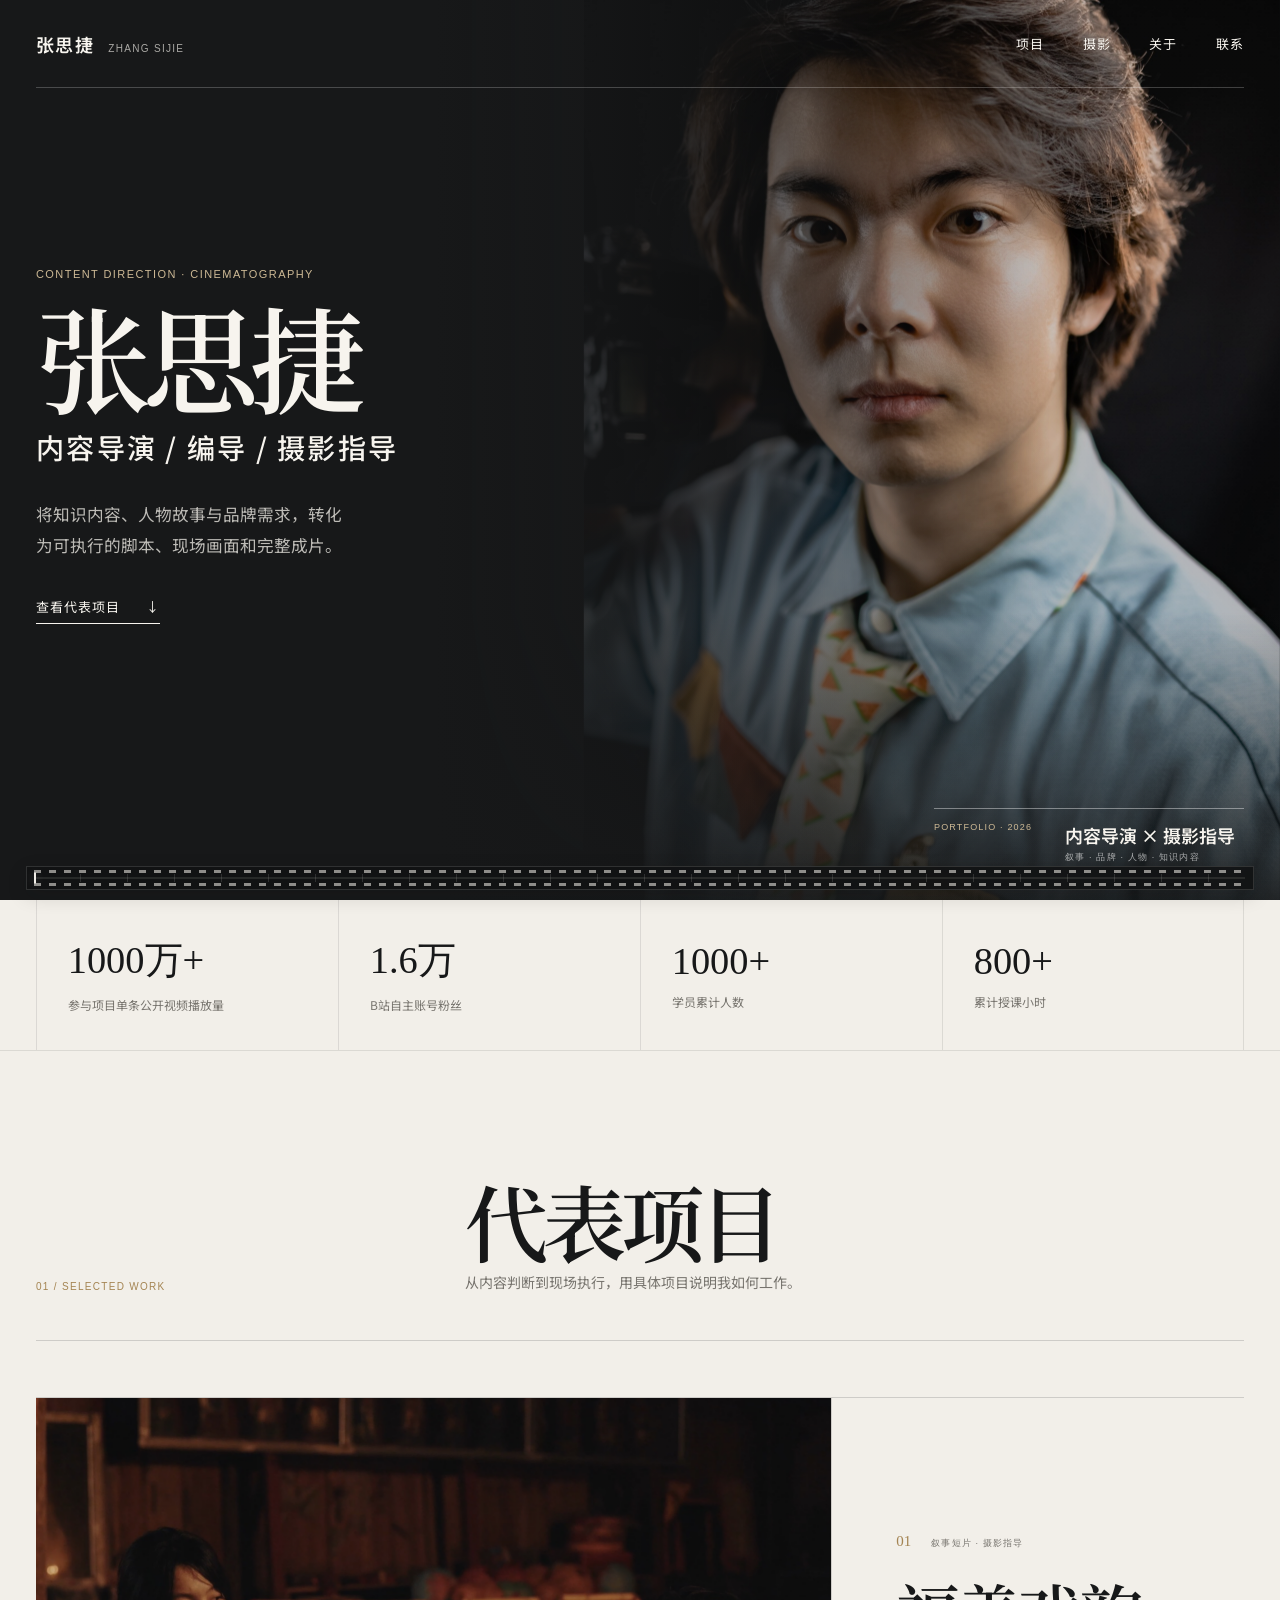
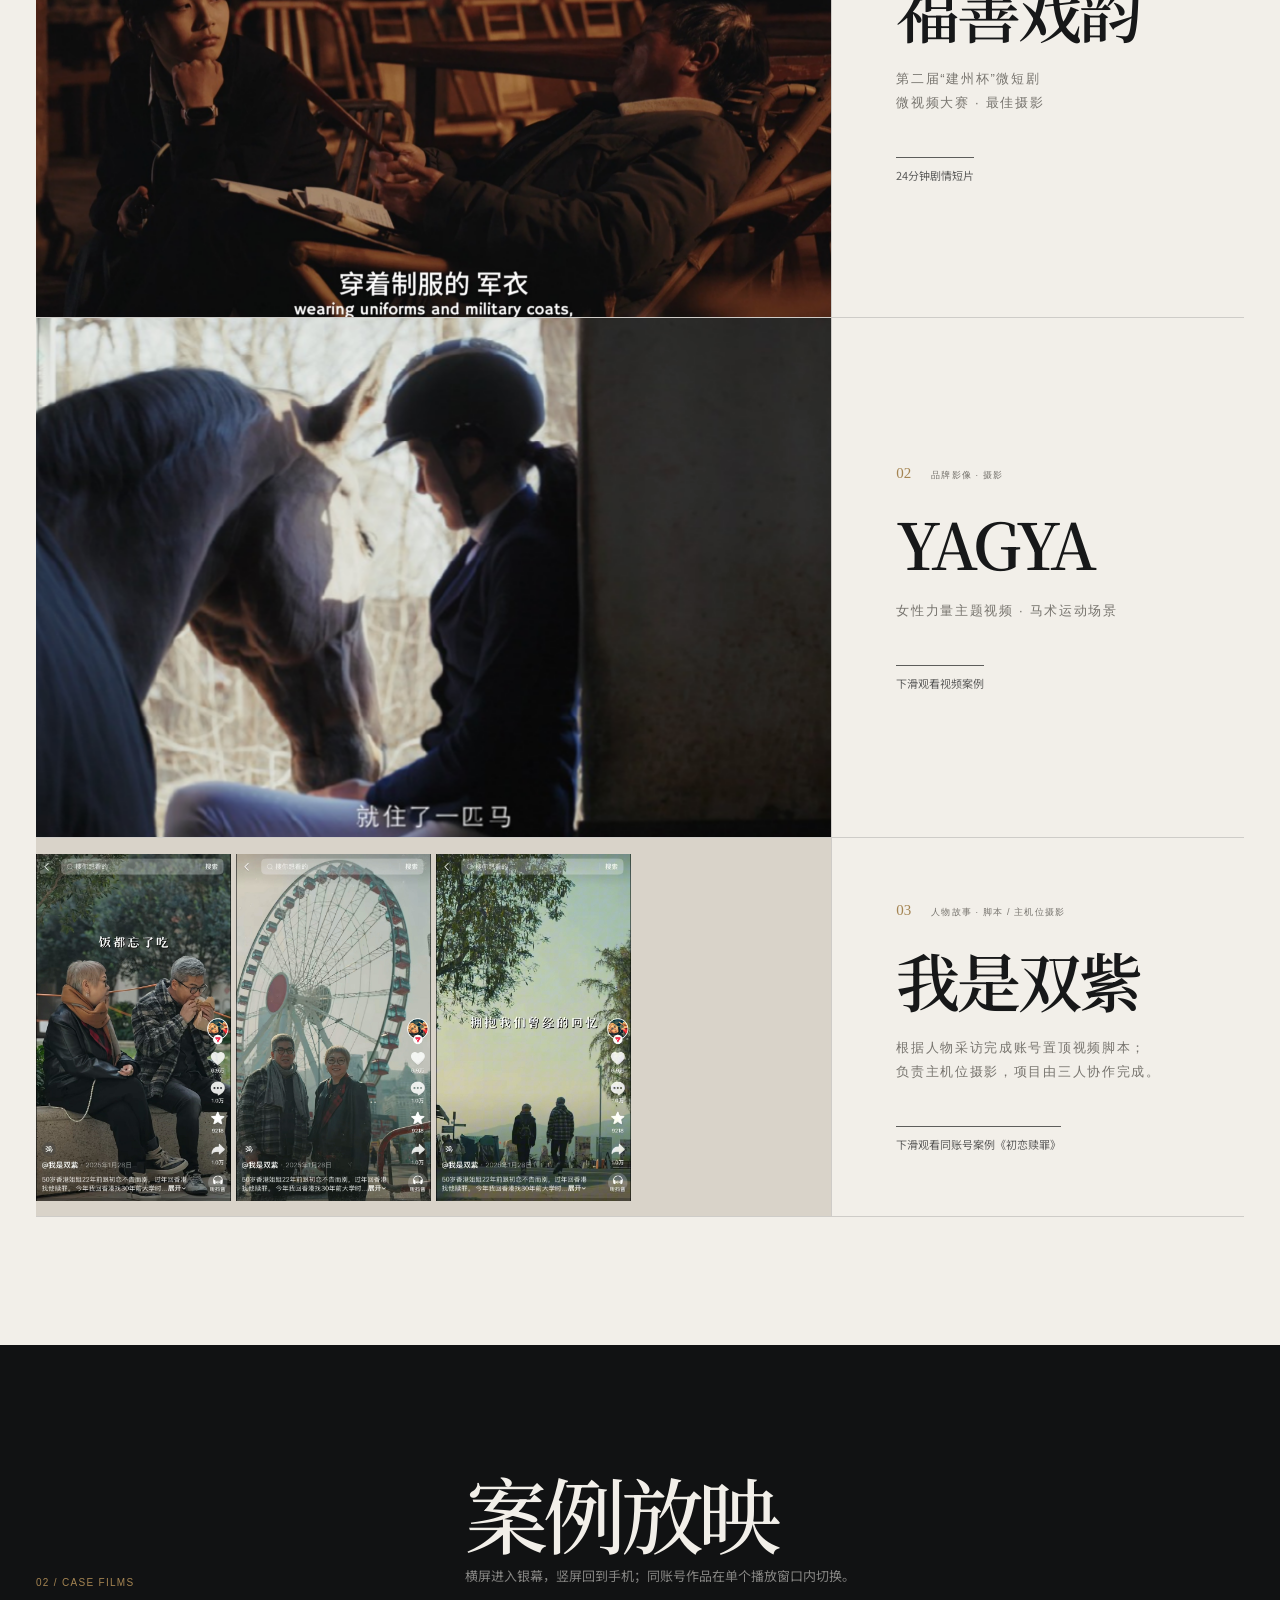
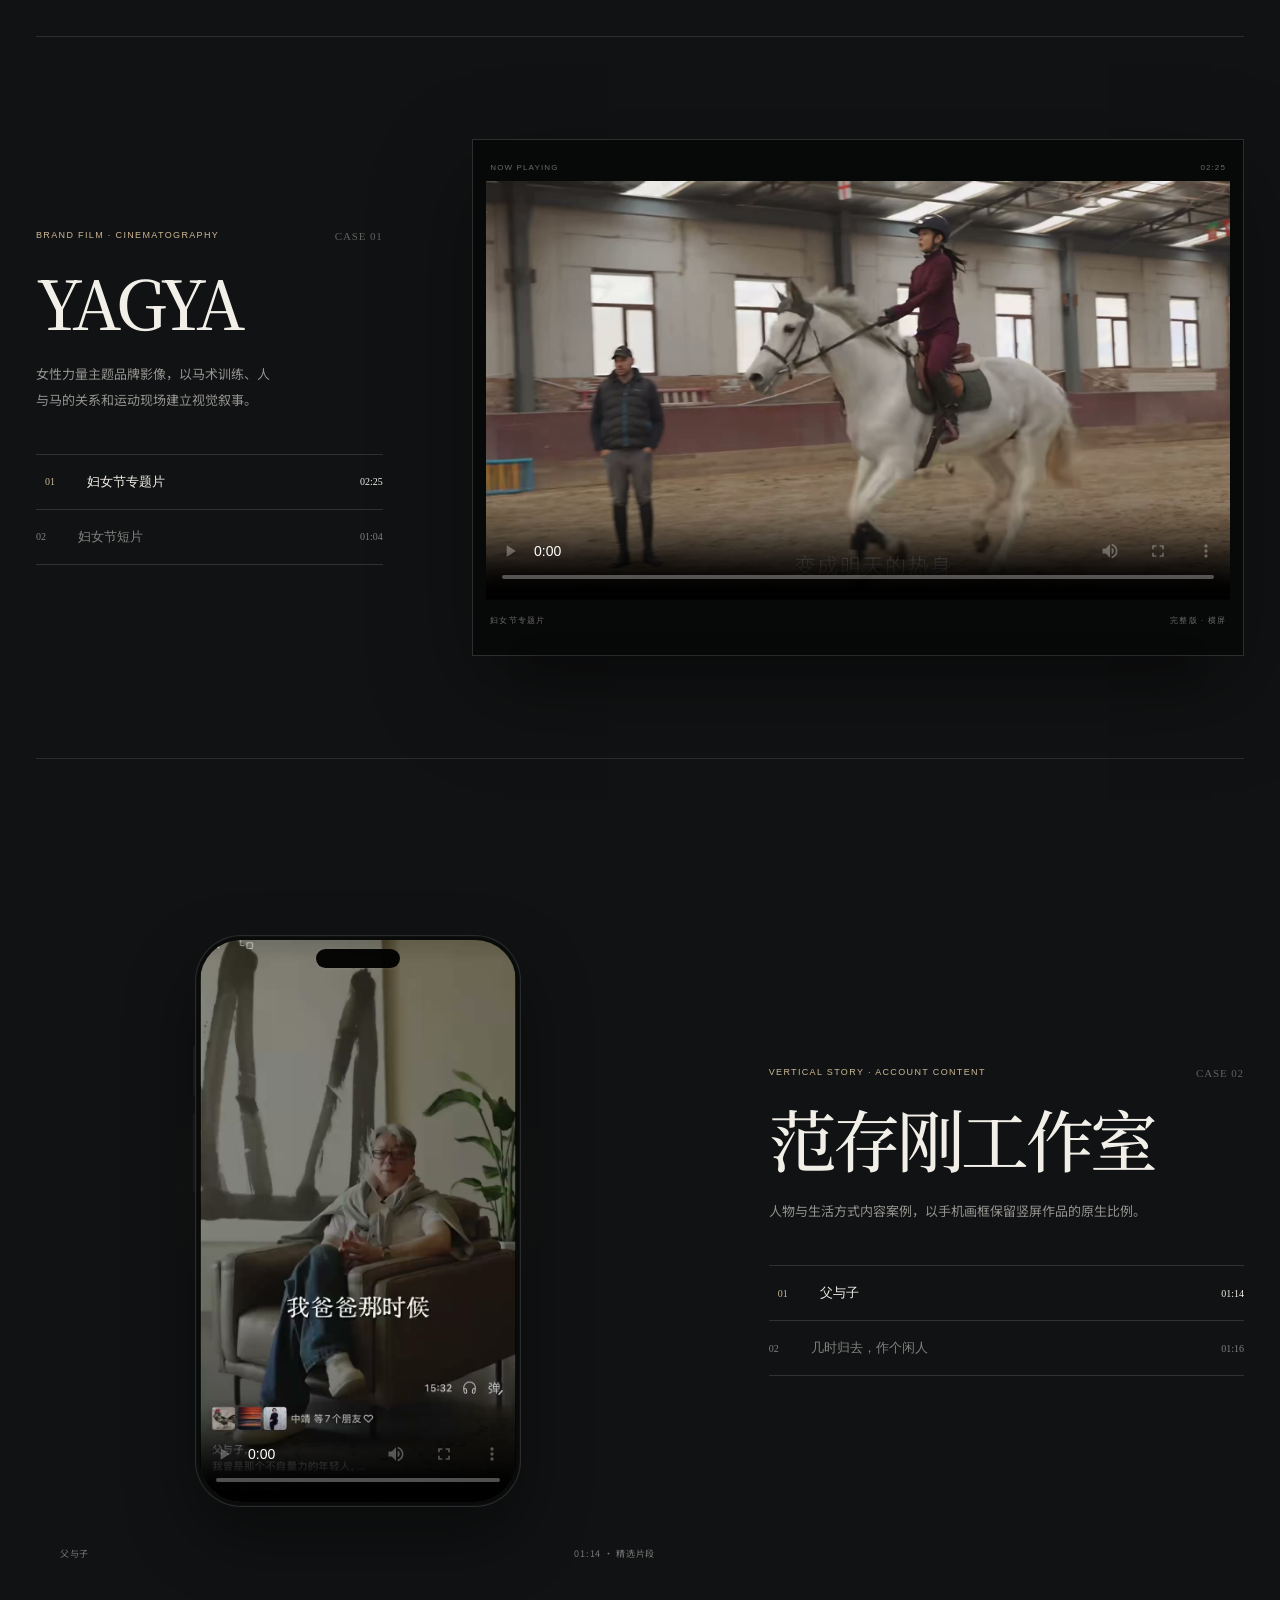
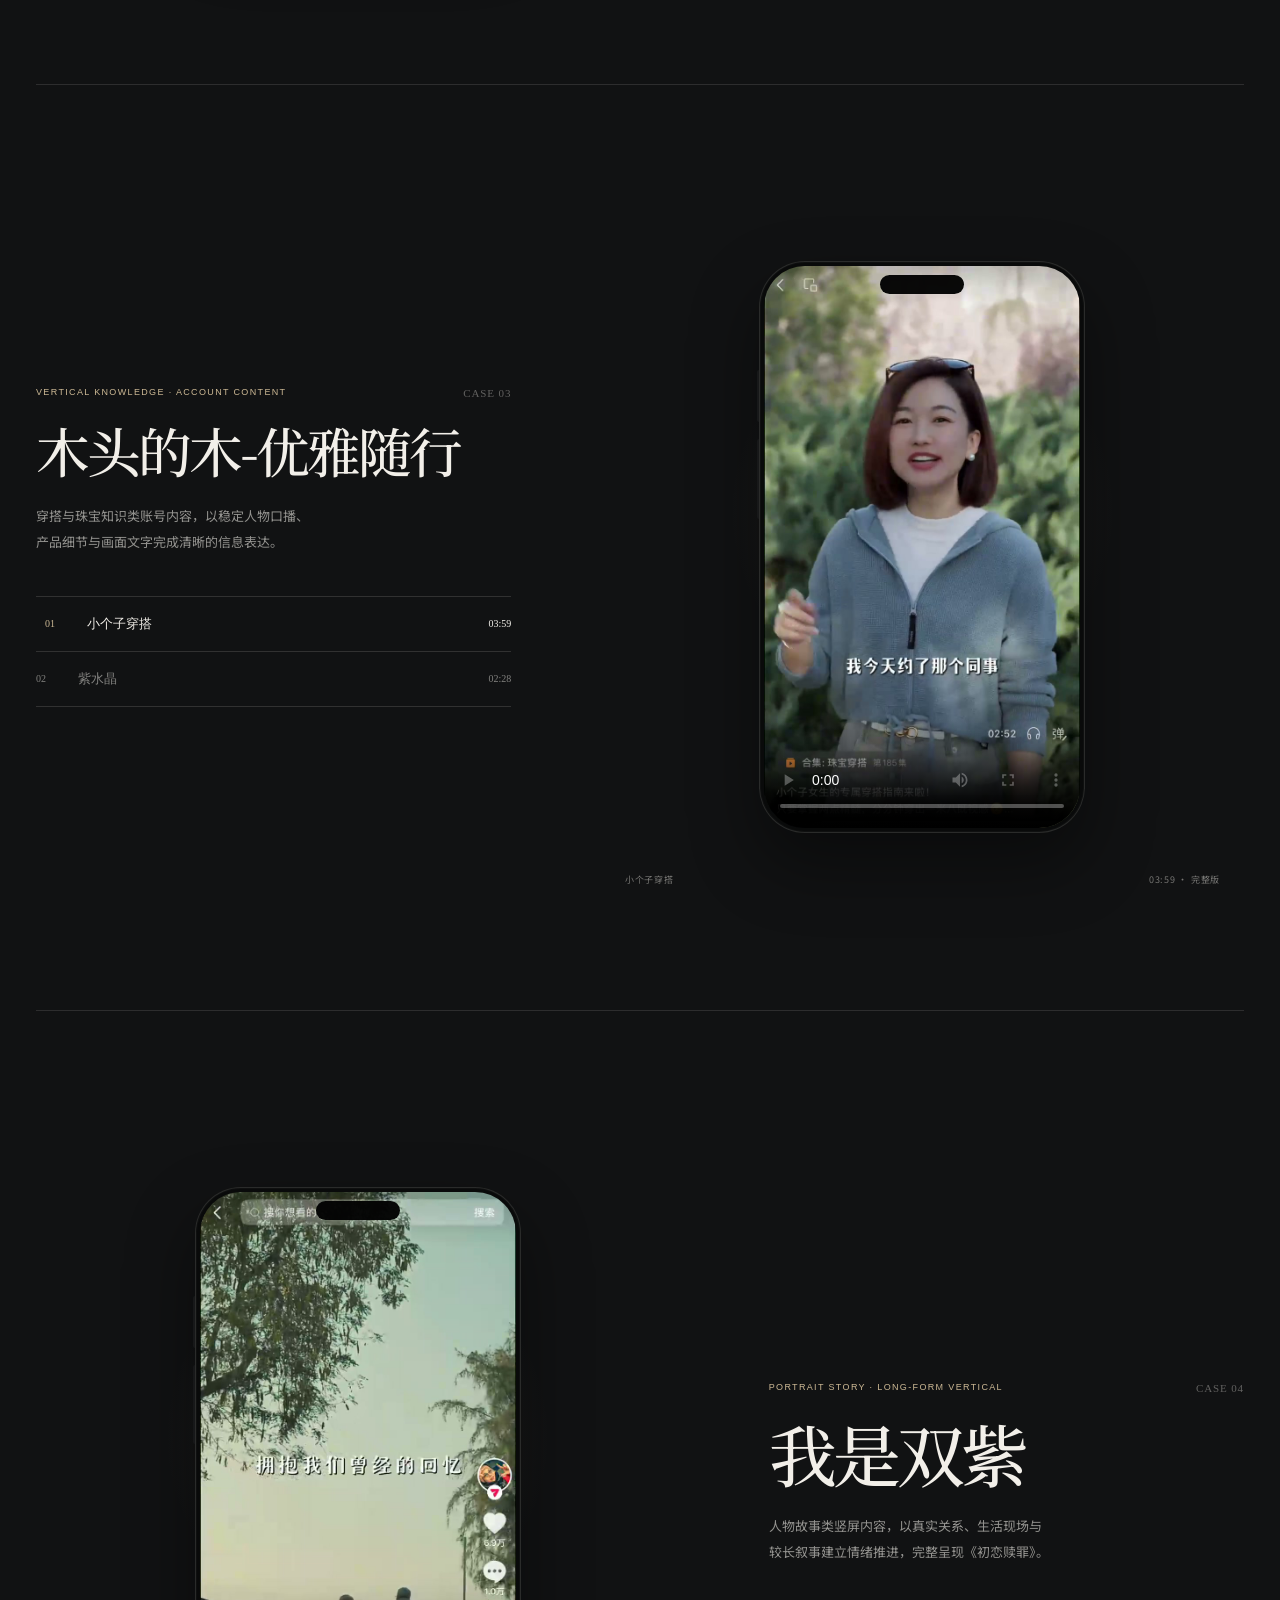
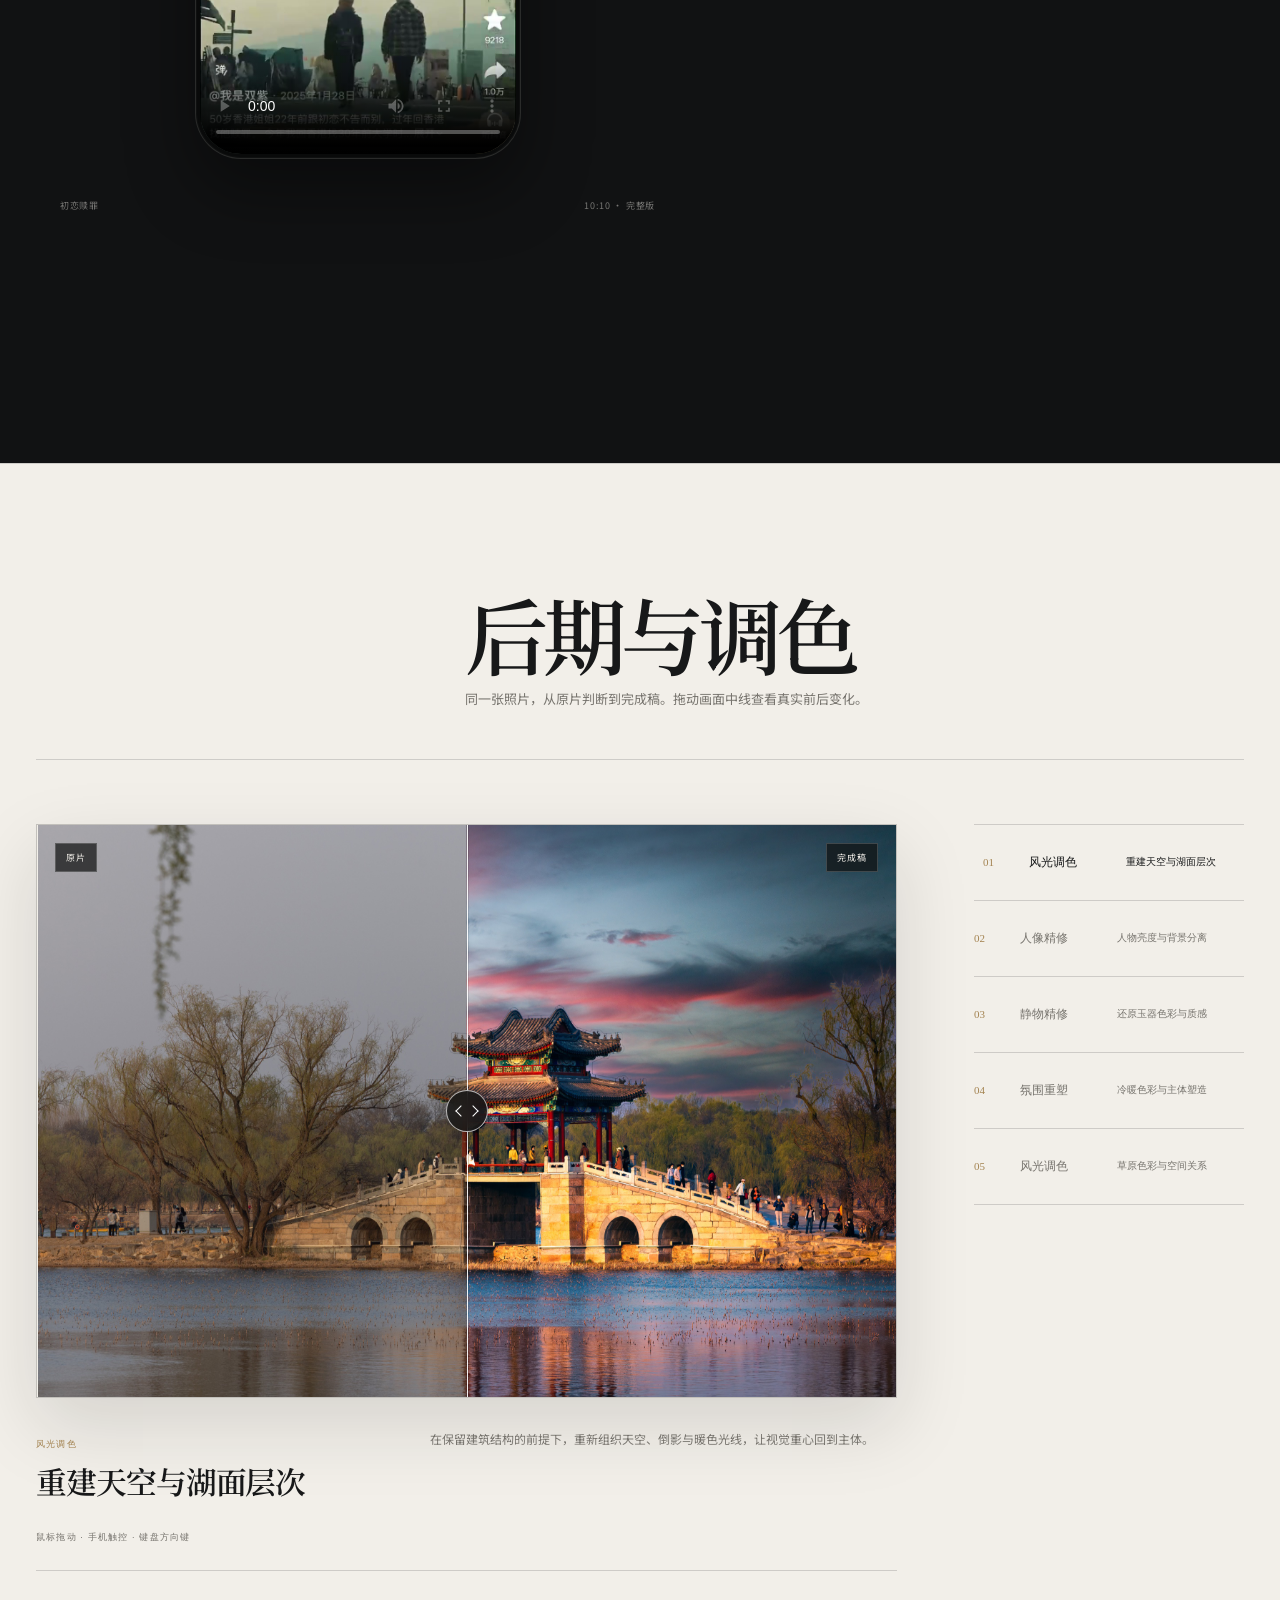
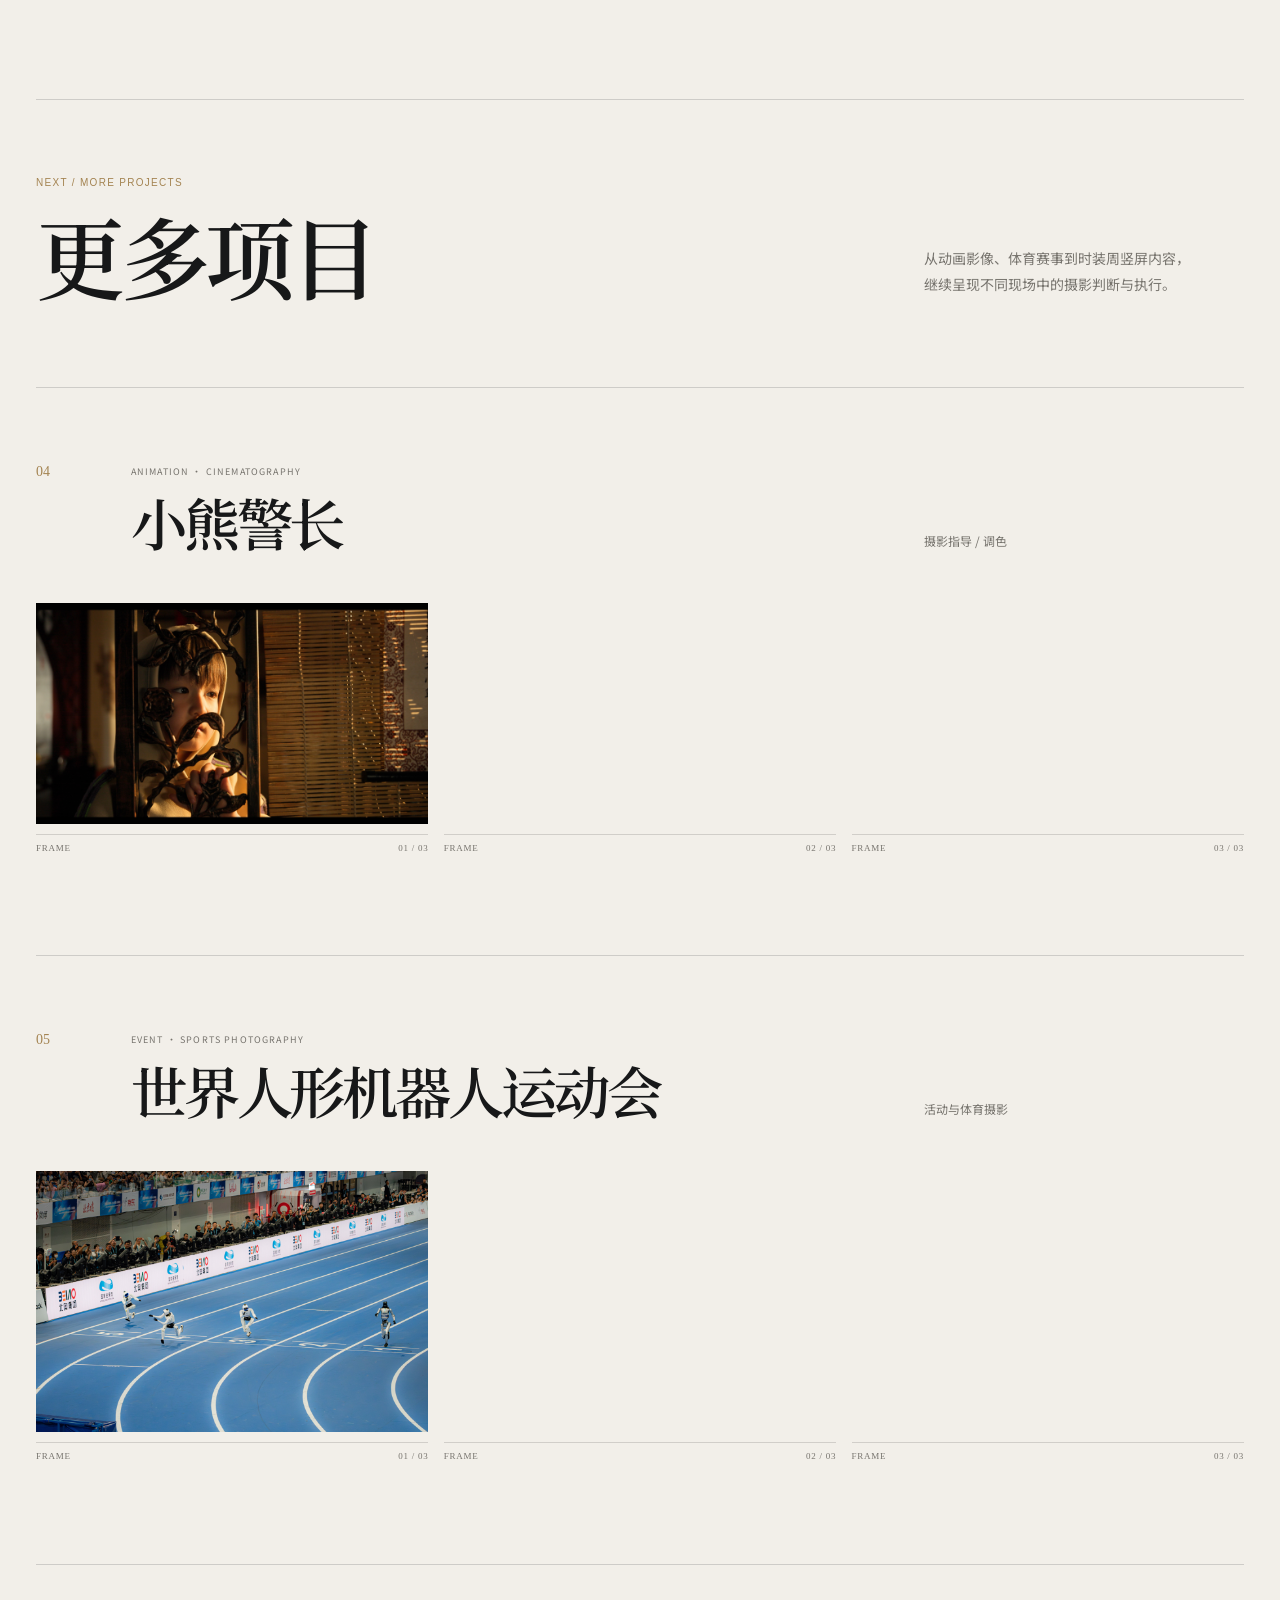
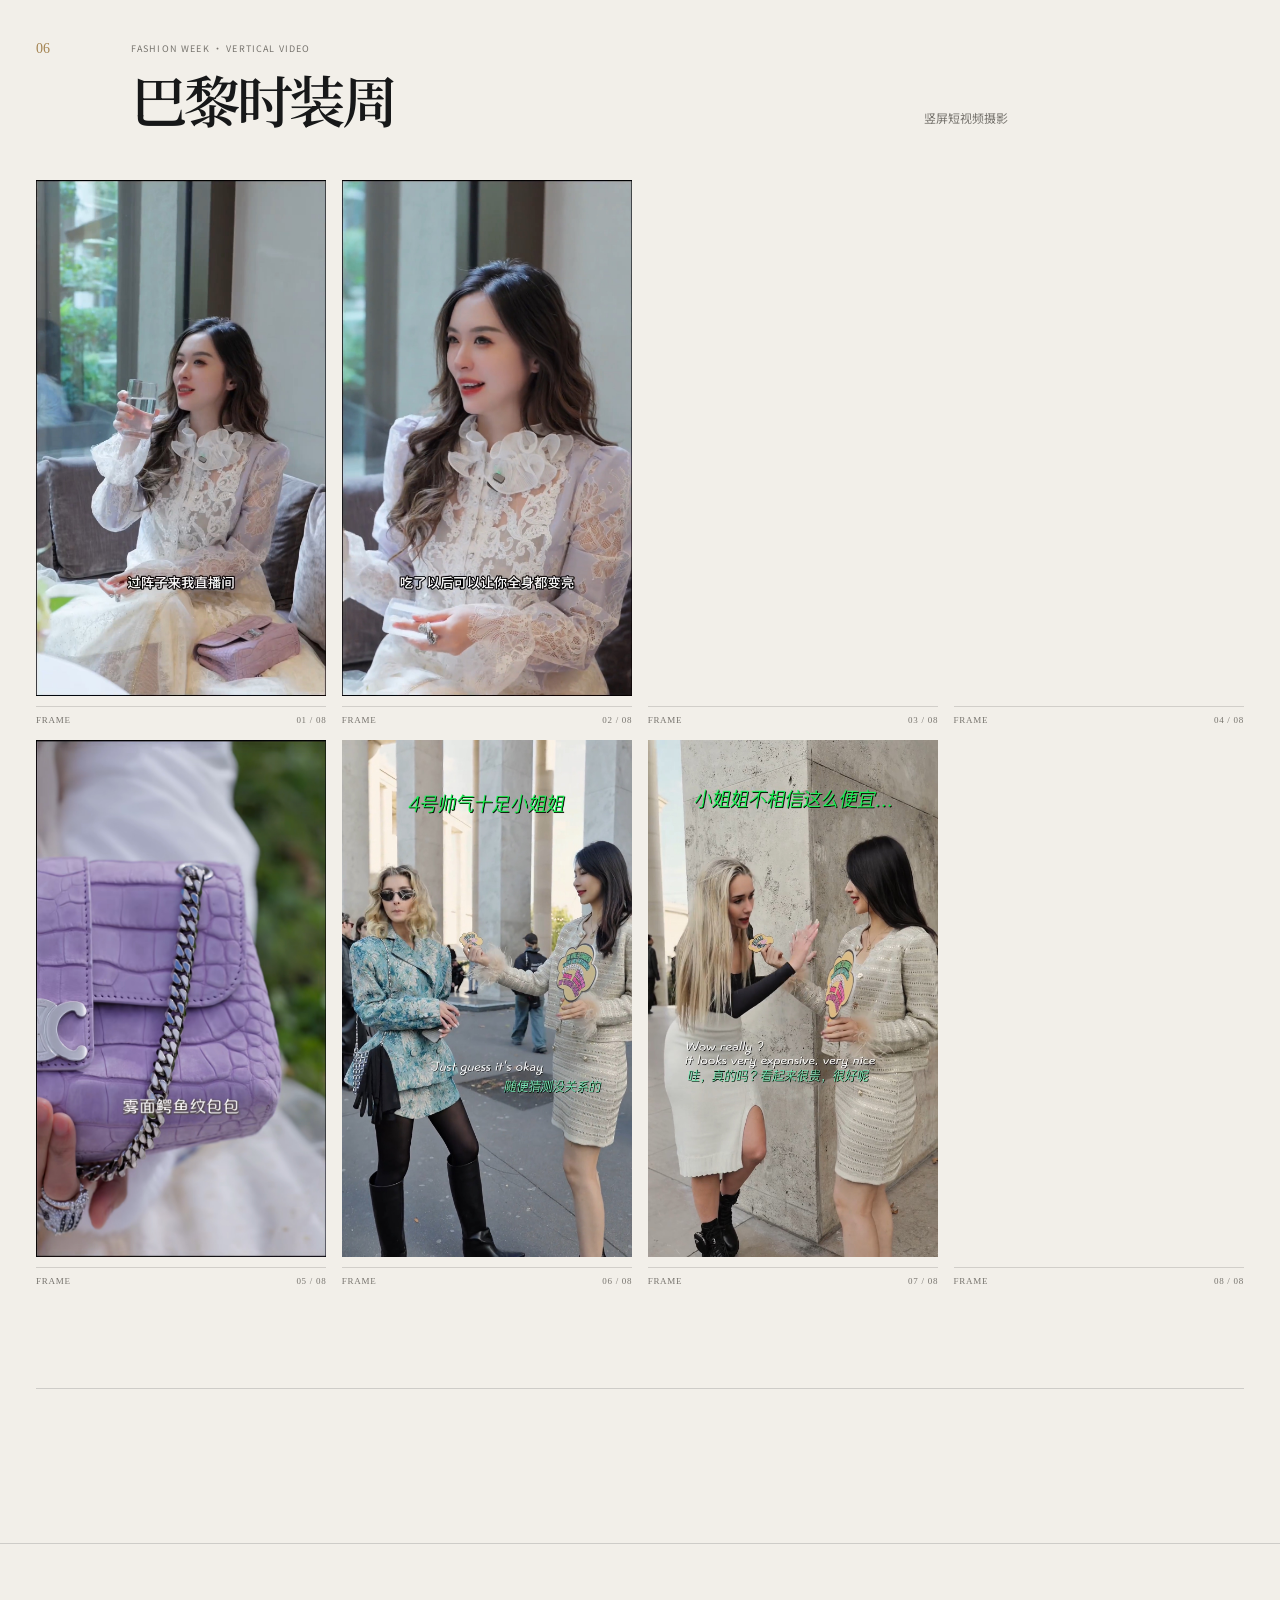
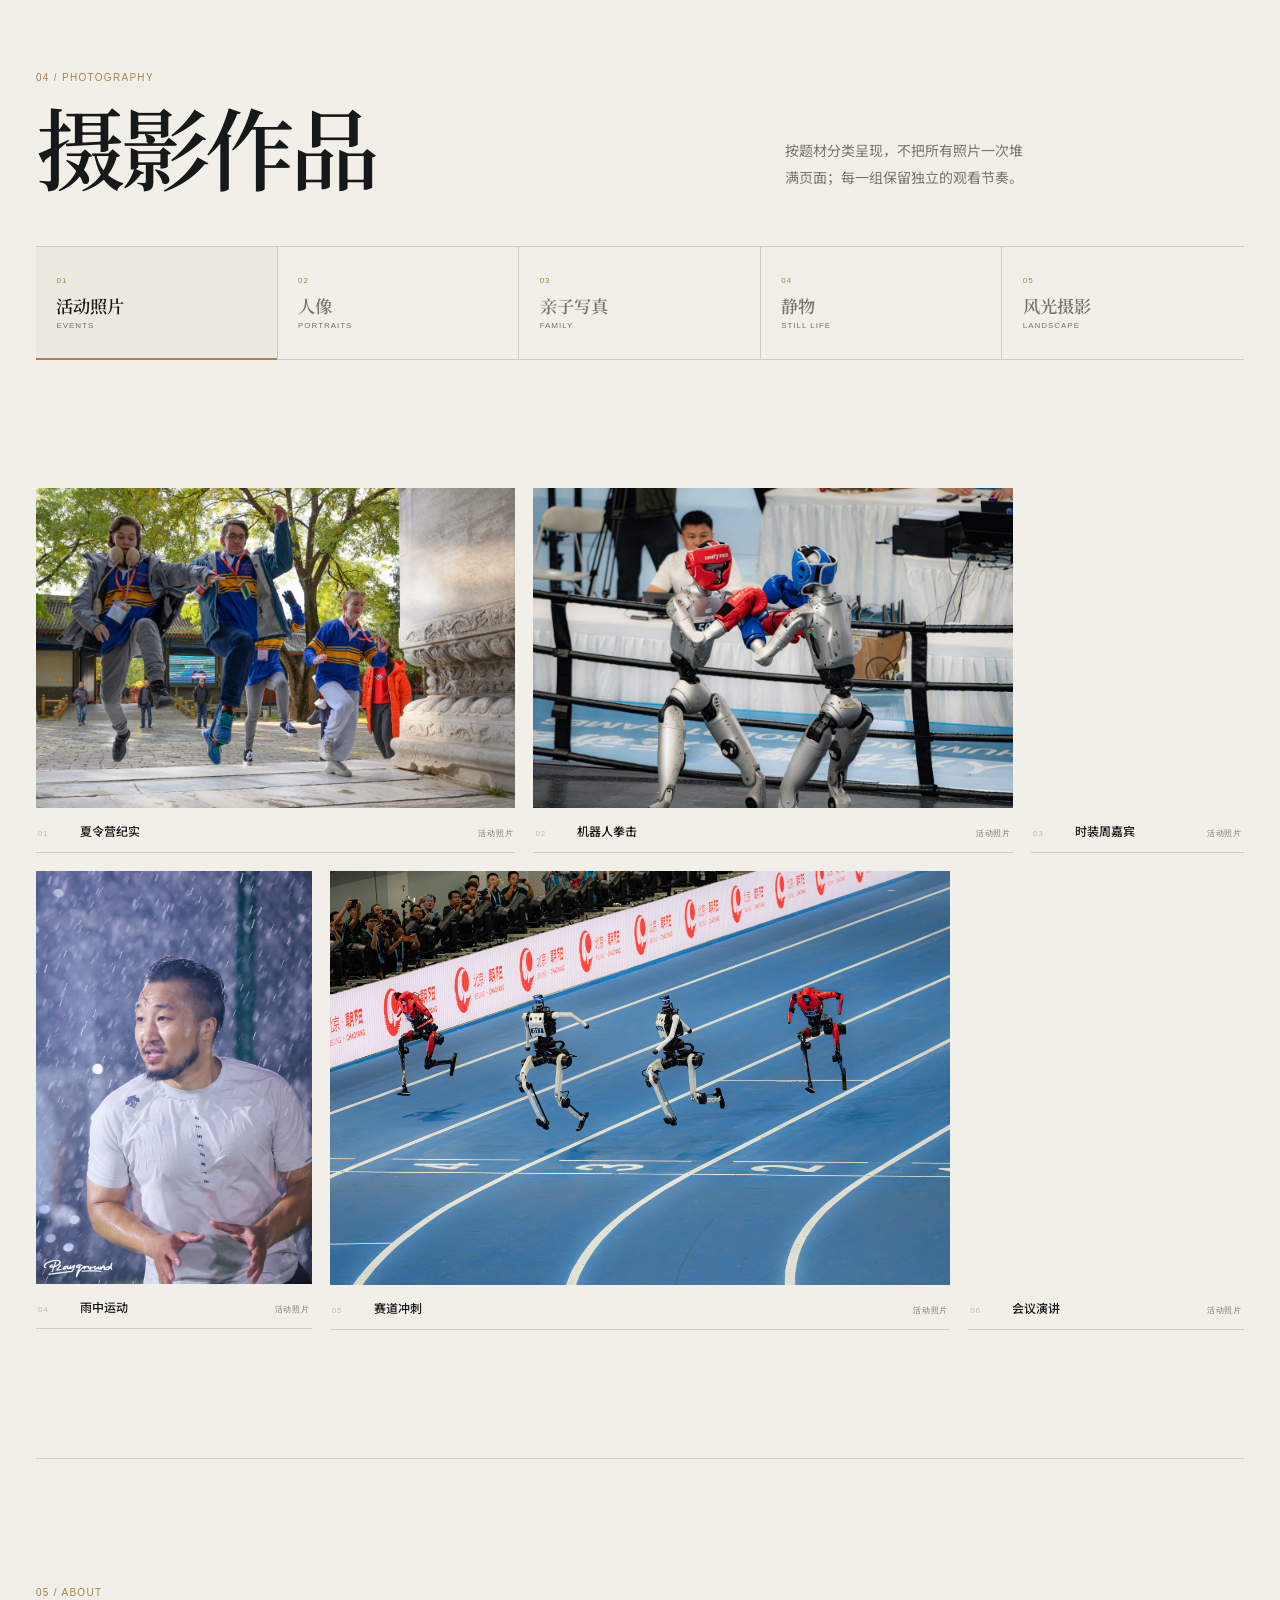
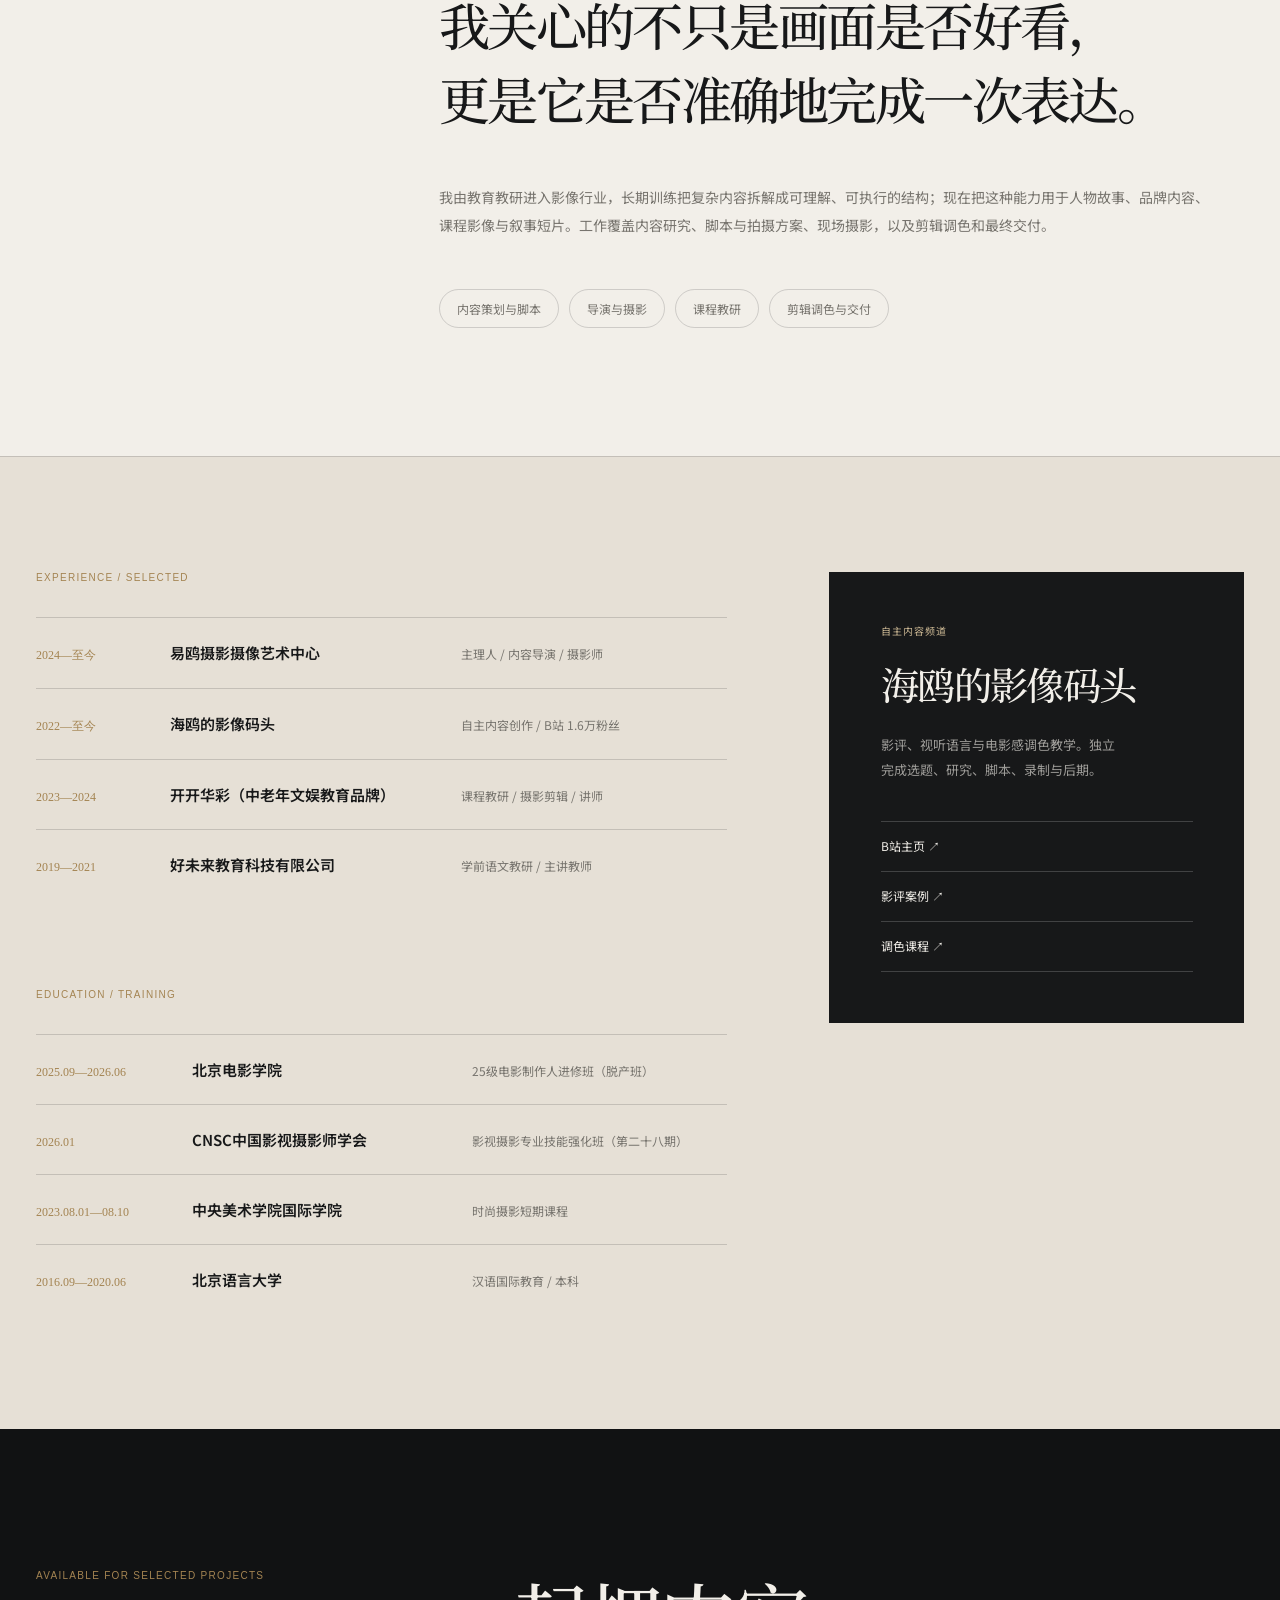
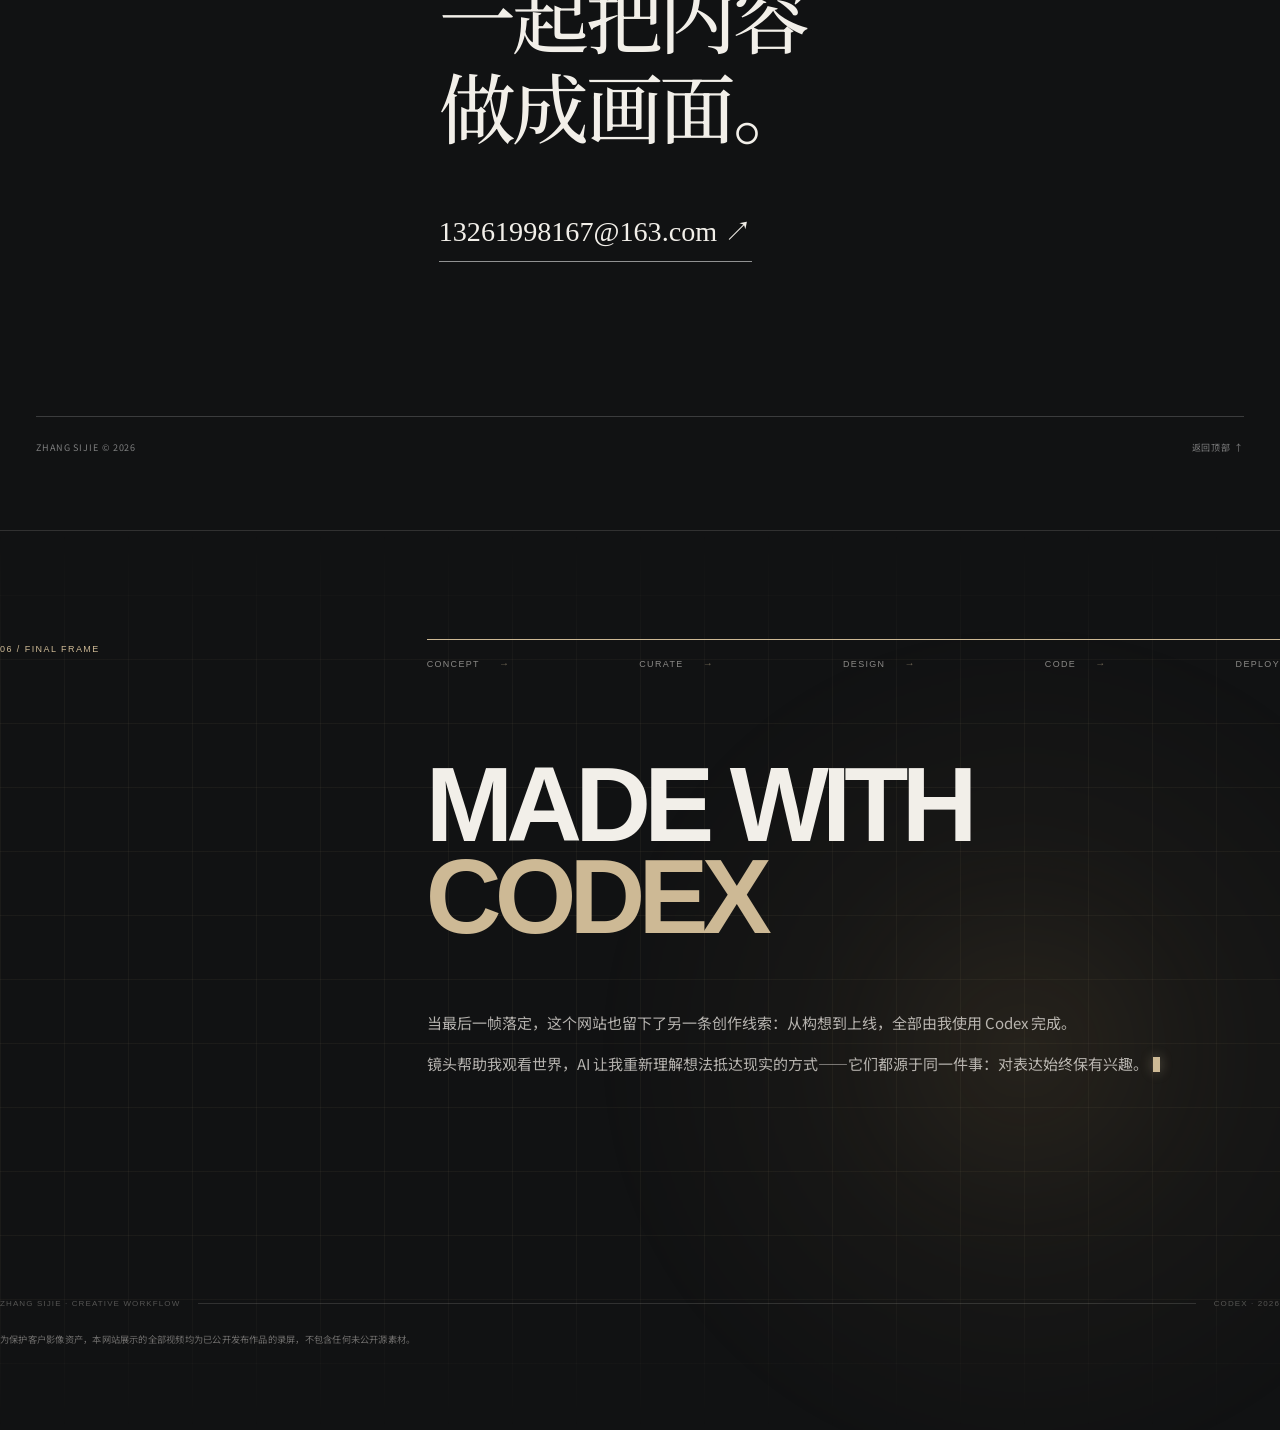
==== commit 1c8efcd2: "Add public video asset notice" ====
--- a/index.html
+++ b/index.html
@@ -1 +1 @@
-<!DOCTYPE html><html lang="zh-CN"><head><meta charSet="utf-8"/><link rel="preconnect" href="/" crossorigin=""/><meta name="viewport" content="width=device-width, initial-scale=1"/><link rel="preload" href="/media/portrait-hero.jpg" as="image" fetchPriority="high"/><link rel="preload" href="/media/fushan-feature.jpg" as="image"/><link rel="preload" href="/media/yagya-c-02.jpg" as="image"/><link rel="preload" as="image" href="/media/portfolio/landscape-architecture.jpg"/><link rel="preload" as="image" href="/media/post/architecture-before.jpg"/><link rel="stylesheet" href="/_next/static/chunks/0q3h5g7stuami.css" data-precedence="next"/><link rel="preload" as="script" fetchPriority="low" href="/_next/static/chunks/10mluhc84.1ee.js"/><script src="/_next/static/chunks/0pbz.j~ornctw.js" async=""></script><script src="/_next/static/chunks/0c_u0uom0kk-9.js" async=""></script><script src="/_next/static/chunks/turbopack-0-2-jyq65k6gh.js" async=""></script><script src="/_next/static/chunks/0b-.ij0mqhtov.js" async=""></script><script src="/_next/static/chunks/17f2ht9wo-phb.js" async=""></script><script src="/_next/static/chunks/119utmtpyomu1.js" async=""></script><meta name="next-size-adjust" content=""/><title>张思捷｜内容导演 · 编导 · 摄影指导</title><meta name="description" content="张思捷个人作品网站：内容导演、编导与摄影指导，展示叙事短片、品牌影像、人物故事及课程内容作品。"/><meta property="og:title" content="张思捷｜内容导演 · 编导 · 摄影指导"/><meta property="og:description" content="内容导演、编导与摄影指导个人作品网站。"/><meta property="og:locale" content="zh_CN"/><meta property="og:image" content="https://sijie-visual.github.io/og.png"/><meta property="og:image:width" content="1672"/><meta property="og:image:height" content="941"/><meta property="og:image:alt" content="张思捷｜内容导演 · 编导 · 摄影指导"/><meta property="og:type" content="website"/><meta name="twitter:card" content="summary_large_image"/><meta name="twitter:title" content="张思捷｜内容导演 · 编导 · 摄影指导"/><meta name="twitter:description" content="内容导演、编导与摄影指导个人作品网站。"/><meta name="twitter:image" content="https://sijie-visual.github.io/og.png"/><link rel="icon" href="/favicon.png"/><script src="/_next/static/chunks/03~yq9q893hmn.js" noModule=""></script></head><body><div hidden=""><!--$--><!--/$--></div><main><section class="hero" id="top"><nav class="site-nav" aria-label="主导航"><a class="brand" href="#top" aria-label="张思捷个人作品网站首页"><span class="brand-cn">张思捷</span><span class="brand-en">ZHANG SIJIE</span></a><div class="nav-links"><a href="#works">项目</a><a href="#photography">摄影</a><a href="#about">关于</a><a href="mailto:13261998167@163.com">联系</a></div></nav><div class="hero-media"><img src="/media/portrait-hero.jpg" alt="张思捷手持摄影机的个人肖像" width="1600" height="2000" fetchPriority="high"/></div><div class="hero-shade" aria-hidden="true"></div><div class="hero-content"><p class="hero-kicker">CONTENT DIRECTION · CINEMATOGRAPHY</p><h1><span>张思捷</span><small>内容导演 / 编导 / 摄影指导</small></h1><p class="hero-intro">将知识内容、人物故事与品牌需求，转化为可执行的脚本、现场画面和完整成片。</p><a class="text-link text-link--light" href="#works">查看代表项目 <span aria-hidden="true">↓</span></a></div><div class="hero-feature"><span>PORTFOLIO · 2026</span><strong>内容导演 × 摄影指导</strong><small>叙事 · 品牌 · 人物 · 知识内容</small></div></section><section class="proof" aria-label="职业数据"><div><strong>1000万+</strong><span>参与项目单条公开视频播放量</span></div><div><strong>1.6万</strong><span>B站自主账号粉丝</span></div><div><strong>1000+</strong><span>学员累计人数</span></div><div><strong>800+</strong><span>累计授课小时</span></div></section><section class="works section-shell" id="works"><div class="section-heading"><p class="section-index">01 / SELECTED WORK</p><div><h2>代表项目</h2><p>从内容判断到现场执行，用具体项目说明我如何工作。</p></div></div><div class="project-grid"><article class="project-card project-card--image"><div class="project-visual project-visual--image project-image"><img src="/media/fushan-feature.jpg" alt="短片《福善戏韵》中人物在木屋内交谈的暖色画面"/></div><div class="project-copy"><div class="project-meta"><span class="project-number">01</span><p class="project-eyebrow">叙事短片 · 摄影指导</p></div><h3>福善戏韵</h3><p class="project-note">第二届“建州杯”微短剧微视频大赛 · 最佳摄影</p><span class="project-action">24分钟剧情短片</span></div></article><article class="project-card project-card--image"><div class="project-visual project-visual--image project-image"><img src="/media/yagya-c-02.jpg" alt="YAGYA 马术服装品牌视频中骑手与白马相处的逆光画面"/></div><div class="project-copy"><div class="project-meta"><span class="project-number">02</span><p class="project-eyebrow">品牌影像 · 摄影</p></div><h3>YAGYA</h3><p class="project-note">女性力量主题视频 · 马术运动场景</p><span class="project-action">下滑观看视频案例</span></div></article><article class="project-card project-card--portrait-series"><div class="project-visual project-visual--portrait-series"><div class="project-series" role="region" aria-label="《初恋赎罪》四张竖屏视频截图，窄屏下可横向浏览" tabindex="0"><figure class="project-series__frame"><img src="/media/shuangzi-project-01.jpg" alt="《初恋赎罪》视频静帧：两位人物坐在长椅上分享食物" width="1320" height="2346" loading="lazy" decoding="async"/></figure><figure class="project-series__frame"><img src="/media/shuangzi-project-02.jpg" alt="《初恋赎罪》视频静帧：两位人物在摩天轮前合影" width="1320" height="2346" loading="lazy" decoding="async"/></figure><figure class="project-series__frame"><img src="/media/shuangzi-project-03.jpg" alt="《初恋赎罪》视频静帧：两位人物并肩走向海边" width="1320" height="2346" loading="lazy" decoding="async"/></figure><figure class="project-series__frame"><img src="/media/shuangzi-project-04.jpg" alt="《初恋赎罪》视频静帧：两位人物坐在船上交谈" width="1320" height="2346" loading="lazy" decoding="async"/></figure></div></div><div class="project-copy"><div class="project-meta"><span class="project-number">03</span><p class="project-eyebrow">人物故事 · 脚本 / 主机位摄影</p></div><h3>我是双紫</h3><p class="project-note">根据人物采访完成账号置顶视频脚本；<br/>负责主机位摄影，项目由三人协作完成。</p><span class="project-action">下滑观看同账号案例《初恋赎罪》</span></div></article></div></section><section class="case-films" id="case-films" aria-labelledby="case-films-title"><div class="section-shell"><header class="case-films__heading"><p class="section-index">02 / CASE FILMS</p><div><h2 id="case-films-title">案例放映</h2><p>横屏进入银幕，竖屏回到手机；同账号作品在单个播放窗口内切换。</p></div></header><article class="film-case film-case--landscape"><div class="film-case__copy"><p class="film-case__eyebrow">BRAND FILM · CINEMATOGRAPHY</p><span class="film-case__number">CASE 01</span><h3>YAGYA</h3><p class="film-case__intro">女性力量主题品牌影像，以马术训练、人与马的关系和运动现场建立视觉叙事。</p><div class="film-selector" role="tablist" aria-label="切换 YAGYA 视频"><button class="is-active" id="yagya-feature-tab" type="button" role="tab" aria-controls="yagya-video-panel" aria-selected="true" tabindex="0"><span>01</span><strong>妇女节专题片</strong><small>02:25</small></button><button id="yagya-short-tab" type="button" role="tab" aria-controls="yagya-video-panel" aria-selected="false" tabindex="-1"><span>02</span><strong>妇女节短片</strong><small>01:04</small></button></div></div><div class="cinema-stage"><div class="cinema-stage__bar"><span>NOW PLAYING</span><span>02:25</span></div><div class="cinema-stage__screen" id="yagya-video-panel" role="tabpanel" aria-labelledby="yagya-feature-tab"><video controls="" playsInline="" preload="metadata" poster="/media/yagya-feature-poster.jpg" aria-label="播放 YAGYA 妇女节专题片"><source src="/media/yagya-womens-day-feature.mp4" type="video/mp4"/>当前浏览器无法播放此视频。</video></div><div class="cinema-stage__caption"><span>妇女节专题片</span><span>完整版 · 横屏</span></div></div></article><article class="film-case film-case--vertical film-case--phone-left"><div class="film-case__copy"><p class="film-case__eyebrow">VERTICAL STORY · ACCOUNT CONTENT</p><span class="film-case__number">CASE 02</span><h3>范存刚工作室</h3><p class="film-case__intro">人物与生活方式内容案例，以手机画框保留竖屏作品的原生比例。</p><div class="film-selector" role="tablist" aria-label="切换范存刚工作室视频"><button class="is-active" id="fan-father-son-tab" type="button" role="tab" aria-controls="fan-studio-video-panel" aria-selected="true" tabindex="0"><span>01</span><strong>父与子</strong><small>01:14</small></button><button id="fan-idle-life-tab" type="button" role="tab" aria-controls="fan-studio-video-panel" aria-selected="false" tabindex="-1"><span>02</span><strong>几时归去，作个闲人</strong><small>01:16</small></button></div></div><div class="phone-stage" id="fan-studio-video-panel" role="tabpanel" aria-labelledby="fan-father-son-tab"><div class="phone-shell"><span class="phone-shell__button phone-shell__button--upper" aria-hidden="true"></span><span class="phone-shell__button phone-shell__button--lower" aria-hidden="true"></span><div class="phone-shell__screen"><span class="phone-shell__island" aria-hidden="true"></span><video controls="" playsInline="" preload="metadata" poster="/media/fan-father-and-son-poster.jpg" aria-label="播放范存刚工作室《父与子》"><source src="/media/fan-father-and-son-preview.mp4" type="video/mp4"/>当前浏览器无法播放此视频。</video></div></div><p class="phone-stage__caption"><span>父与子</span><span>01:14<!-- --> · <!-- -->精选片段</span></p></div></article><article class="film-case film-case--vertical film-case--phone-right"><div class="film-case__copy"><p class="film-case__eyebrow">VERTICAL KNOWLEDGE · ACCOUNT CONTENT</p><span class="film-case__number">CASE 03</span><h3 class="film-case__title--long">木头的木-优雅随行</h3><p class="film-case__intro">穿搭与珠宝知识类账号内容，以稳定人物口播、产品细节与画面文字完成清晰的信息表达。</p><div class="film-selector" role="tablist" aria-label="切换木头的木-优雅随行视频"><button class="is-active" id="mutou-petite-outfit-tab" type="button" role="tab" aria-controls="mutou-elegant-video-panel" aria-selected="true" tabindex="0"><span>01</span><strong>小个子穿搭</strong><small>03:59</small></button><button id="mutou-amethyst-tab" type="button" role="tab" aria-controls="mutou-elegant-video-panel" aria-selected="false" tabindex="-1"><span>02</span><strong>紫水晶</strong><small>02:28</small></button></div></div><div class="phone-stage" id="mutou-elegant-video-panel" role="tabpanel" aria-labelledby="mutou-petite-outfit-tab"><div class="phone-shell"><span class="phone-shell__button phone-shell__button--upper" aria-hidden="true"></span><span class="phone-shell__button phone-shell__button--lower" aria-hidden="true"></span><div class="phone-shell__screen"><span class="phone-shell__island" aria-hidden="true"></span><video controls="" playsInline="" preload="metadata" poster="/media/mutou-petite-outfit-poster.jpg" aria-label="播放木头的木-优雅随行《小个子穿搭》"><source src="/media/mutou-petite-outfit.mp4" type="video/mp4"/>当前浏览器无法播放此视频。</video></div></div><p class="phone-stage__caption"><span>小个子穿搭</span><span>03:59<!-- --> · <!-- -->完整版</span></p></div></article><article class="film-case film-case--vertical film-case--phone-left"><div class="film-case__copy"><p class="film-case__eyebrow">PORTRAIT STORY · LONG-FORM VERTICAL</p><span class="film-case__number">CASE 04</span><h3>我是双紫</h3><p class="film-case__intro">人物故事类竖屏内容，以真实关系、生活现场与较长叙事建立情绪推进，完整呈现《初恋赎罪》。</p></div><div class="phone-stage" id="shuangzi-story-video-panel" role="group" aria-label="我是双紫视频案例"><div class="phone-shell"><span class="phone-shell__button phone-shell__button--upper" aria-hidden="true"></span><span class="phone-shell__button phone-shell__button--lower" aria-hidden="true"></span><div class="phone-shell__screen"><span class="phone-shell__island" aria-hidden="true"></span><video controls="" playsInline="" preload="metadata" poster="/media/shuangzi-first-love-poster.jpg" aria-label="播放我是双紫《初恋赎罪》"><source src="/media/shuangzi-first-love.mp4" type="video/mp4"/>当前浏览器无法播放此视频。</video></div></div><p class="phone-stage__caption"><span>初恋赎罪</span><span>10:10<!-- --> · <!-- -->完整版</span></p></div></article></div></section><section class="post-production" id="post-production" aria-labelledby="post-production-title"><div class="section-shell"><header class="post-production__heading"><p class="section-index">03 / POST PRODUCTION</p><div><h2 id="post-production-title">后期与调色</h2><p>同一张照片，从原片判断到完成稿。拖动画面中线查看真实前后变化。</p></div></header><div class="post-production__layout"><div class="comparison-workspace"><div class="comparison-stage comparison-stage--landscape" style="--compare-position:50%"><img class="comparison-image comparison-image--after" src="/media/portfolio/landscape-architecture.jpg" alt="湖畔建筑风光照片的调色前后对比"/><div class="comparison-before" aria-hidden="true"><img class="comparison-image" src="/media/post/architecture-before.jpg" alt=""/></div><span class="comparison-label comparison-label--before">原片</span><span class="comparison-label comparison-label--after">完成稿</span><span class="comparison-divider" aria-hidden="true"><i></i></span><input class="comparison-range" type="range" min="0" max="100" step="1" aria-label="拖动查看风光调色原片与完成稿" aria-valuetext="原片显示 50%" value="50"/></div><div class="comparison-copy"><div><span>风光调色</span><h3>重建天空与湖面层次</h3></div><p>在保留建筑结构的前提下，重新组织天空、倒影与暖色光线，让视觉重心回到主体。</p><small>鼠标拖动 · 手机触控 · 键盘方向键</small></div></div><nav class="comparison-index" aria-label="切换后期案例"><button type="button" aria-pressed="true" class="is-active"><span>01</span><strong>风光调色</strong><small>重建天空与湖面层次</small></button><button type="button" aria-pressed="false"><span>02</span><strong>人像精修</strong><small>人物亮度与背景分离</small></button><button type="button" aria-pressed="false"><span>03</span><strong>静物精修</strong><small>还原玉器色彩与质感</small></button><button type="button" aria-pressed="false"><span>04</span><strong>氛围重塑</strong><small>冷暖色彩与主体塑造</small></button><button type="button" aria-pressed="false"><span>05</span><strong>风光调色</strong><small>草原色彩与空间关系</small></button></nav></div></div></section><section class="archive section-shell" id="more-projects" aria-labelledby="archive-title"><div class="archive-heading"><div><p class="section-index">NEXT / MORE PROJECTS</p><h2 id="archive-title">更多项目</h2></div><p>从动画影像、体育赛事到时装周竖屏内容，继续呈现不同现场中的摄影判断与执行。</p></div><div class="archive-projects"><article class="archive-project" id="more-project-04"><header class="archive-project__header"><span class="archive-project__number">04</span><div><p class="archive-project__eyebrow">ANIMATION · CINEMATOGRAPHY</p><h3>小熊警长</h3></div><p class="archive-project__role">摄影指导 / 调色</p></header><div class="archive-project__gallery archive-project__gallery--landscape"><figure class="archive-frame"><img src="/media/more-projects/bear-01.jpg" alt="《小熊警长》中小熊透过雕花木窗向外张望的暖色静帧" width="1920" height="1080" loading="lazy" decoding="async"/><figcaption><span>FRAME</span><span>01<!-- --> /<!-- --> <!-- -->03</span></figcaption></figure><figure class="archive-frame"><img src="/media/more-projects/bear-02.jpg" alt="《小熊警长》影像静帧：角色在室内场景中的画面" width="1920" height="1080" loading="lazy" decoding="async"/><figcaption><span>FRAME</span><span>02<!-- --> /<!-- --> <!-- -->03</span></figcaption></figure><figure class="archive-frame"><img src="/media/more-projects/bear-03.jpg" alt="《小熊警长》影像静帧：角色与场景光影画面" width="1920" height="1080" loading="lazy" decoding="async"/><figcaption><span>FRAME</span><span>03<!-- --> /<!-- --> <!-- -->03</span></figcaption></figure></div></article><article class="archive-project" id="more-project-05"><header class="archive-project__header"><span class="archive-project__number">05</span><div><p class="archive-project__eyebrow">EVENT · SPORTS PHOTOGRAPHY</p><h3 class="archive-project__title--long"><span>世界人形</span><span>机器人运动会</span></h3></div><p class="archive-project__role">活动与体育摄影</p></header><div class="archive-project__gallery archive-project__gallery--landscape"><figure class="archive-frame"><img src="/media/more-projects/robots-01.jpg" alt="世界人形机器人运动会跑道比赛现场，多台机器人冲向终点" width="2400" height="1600" loading="lazy" decoding="async"/><figcaption><span>FRAME</span><span>01<!-- --> /<!-- --> <!-- -->03</span></figcaption></figure><figure class="archive-frame"><img src="/media/more-projects/robots-02.jpg" alt="世界人形机器人运动会机器人拳击比赛现场" width="2400" height="1600" loading="lazy" decoding="async"/><figcaption><span>FRAME</span><span>02<!-- --> /<!-- --> <!-- -->03</span></figcaption></figure><figure class="archive-frame"><img src="/media/more-projects/robots-03.jpg" alt="世界人形机器人运动会比赛现场摄影" width="2400" height="1600" loading="lazy" decoding="async"/><figcaption><span>FRAME</span><span>03<!-- --> /<!-- --> <!-- -->03</span></figcaption></figure></div></article><article class="archive-project" id="more-project-06"><header class="archive-project__header"><span class="archive-project__number">06</span><div><p class="archive-project__eyebrow">FASHION WEEK · VERTICAL VIDEO</p><h3>巴黎时装周</h3></div><p class="archive-project__role">竖屏短视频摄影</p></header><div class="archive-project__gallery archive-project__gallery--portrait"><figure class="archive-frame"><img src="/media/more-projects/paris-01.jpg" alt="巴黎时装周竖屏内容静帧：身着白色礼服的嘉宾" width="1080" height="1920" loading="lazy" decoding="async"/><figcaption><span>FRAME</span><span>01<!-- --> /<!-- --> <!-- -->08</span></figcaption></figure><figure class="archive-frame"><img src="/media/more-projects/paris-02.jpg" alt="巴黎时装周竖屏内容静帧二" width="1080" height="1920" loading="lazy" decoding="async"/><figcaption><span>FRAME</span><span>02<!-- --> /<!-- --> <!-- -->08</span></figcaption></figure><figure class="archive-frame"><img src="/media/more-projects/paris-03.jpg" alt="巴黎时装周竖屏内容静帧三" width="1440" height="2560" loading="lazy" decoding="async"/><figcaption><span>FRAME</span><span>03<!-- --> /<!-- --> <!-- -->08</span></figcaption></figure><figure class="archive-frame"><img src="/media/more-projects/paris-04.jpg" alt="巴黎时装周竖屏内容静帧四" width="1440" height="2560" loading="lazy" decoding="async"/><figcaption><span>FRAME</span><span>04<!-- --> /<!-- --> <!-- -->08</span></figcaption></figure><figure class="archive-frame"><img src="/media/more-projects/paris-05.jpg" alt="巴黎时装周竖屏内容静帧五" width="1440" height="2560" loading="lazy" decoding="async"/><figcaption><span>FRAME</span><span>05<!-- --> /<!-- --> <!-- -->08</span></figcaption></figure><figure class="archive-frame"><img src="/media/more-projects/paris-06.jpg" alt="巴黎时装周竖屏内容静帧六" width="1080" height="1920" loading="lazy" decoding="async"/><figcaption><span>FRAME</span><span>06<!-- --> /<!-- --> <!-- -->08</span></figcaption></figure><figure class="archive-frame"><img src="/media/more-projects/paris-07.jpg" alt="巴黎时装周竖屏内容静帧七" width="1080" height="1920" loading="lazy" decoding="async"/><figcaption><span>FRAME</span><span>07<!-- --> /<!-- --> <!-- -->08</span></figcaption></figure><figure class="archive-frame"><img src="/media/more-projects/paris-08.jpg" alt="巴黎时装周竖屏内容静帧八" width="1440" height="2560" loading="lazy" decoding="async"/><figcaption><span>FRAME</span><span>08<!-- --> /<!-- --> <!-- -->08</span></figcaption></figure></div></article></div></section><section class="photography" id="photography" aria-labelledby="photography-title"><div class="section-shell"><header class="photo-heading"><div><p class="section-index">04 / PHOTOGRAPHY</p><h2 id="photography-title">摄影作品</h2></div><p>按题材分类呈现，不把所有照片一次堆满页面；每一组保留独立的观看节奏。</p></header><nav class="photo-categories" aria-label="切换摄影作品分类"><button type="button" aria-pressed="true" class="is-active"><span>01</span><strong>活动照片</strong><small>EVENTS</small></button><button type="button" aria-pressed="false"><span>02</span><strong>人像</strong><small>PORTRAITS</small></button><button type="button" aria-pressed="false"><span>03</span><strong>亲子写真</strong><small>FAMILY</small></button><button type="button" aria-pressed="false"><span>04</span><strong>静物</strong><small>STILL LIFE</small></button><button type="button" aria-pressed="false"><span>05</span><strong>风光摄影</strong><small>LANDSCAPE</small></button></nav><div class="photo-category-intro"><p>赛事、秀场与现场活动，在不可重复的瞬间里同时处理信息、动作与人物关系。</p><span>06<!-- --> IMAGES</span></div><div class="photo-editorial-grid photo-editorial-grid--6"><div class="photo-editorial-row"><figure class="gallery-figure" style="flex-grow:1.5"><img src="/media/portfolio/event-camp.jpg" alt="夏令营学生在古建院落中集体跳跃" width="3" height="2" loading="lazy" decoding="async"/><figcaption><span>01</span><strong>夏令营纪实</strong><small>活动照片</small></figcaption></figure><figure class="gallery-figure" style="flex-grow:1.5"><img src="/media/portfolio/event-boxing.jpg" alt="世界人形机器人运动会中两台机器人在拳击台对抗" width="3" height="2" loading="lazy" decoding="async"/><figcaption><span>02</span><strong>机器人拳击</strong><small>活动照片</small></figcaption></figure><figure class="gallery-figure" style="flex-grow:0.6666666666666666"><img src="/media/portfolio/event-fashion-week.jpg" alt="中国国际时装周现场的白色造型人物肖像" width="2" height="3" loading="lazy" decoding="async"/><figcaption><span>03</span><strong>时装周嘉宾</strong><small>活动照片</small></figcaption></figure></div><div class="photo-editorial-row"><figure class="gallery-figure" style="flex-grow:0.6666666666666666"><img src="/media/portfolio/event-rain.jpg" alt="夜间强降雨中的运动员近景" width="2" height="3" loading="lazy" decoding="async"/><figcaption><span>04</span><strong>雨中运动</strong><small>活动照片</small></figcaption></figure><figure class="gallery-figure" style="flex-grow:1.5"><img src="/media/portfolio/event-track.jpg" alt="世界人形机器人运动会赛道冲刺现场" width="3" height="2" loading="lazy" decoding="async"/><figcaption><span>05</span><strong>赛道冲刺</strong><small>活动照片</small></figcaption></figure><figure class="gallery-figure" style="flex-grow:0.6666666666666666"><img src="/media/portfolio/event-business.jpg" alt="商业会议中手持麦克风演讲的讲者" width="2" height="3" loading="lazy" decoding="async"/><figcaption><span>06</span><strong>会议演讲</strong><small>活动照片</small></figcaption></figure></div></div></div></section><section class="about-preview section-shell" id="about"><p class="section-index">05 / ABOUT</p><div><p class="about-lead">我关心的不只是<span class="text-phrase">画面是否好看</span>，<span class="text-phrase">更是它</span><span class="text-phrase">是否准确地完成一次表达</span>。</p><div class="about-copy"><p>我由教育教研进入影像行业，长期训练<span class="text-phrase">把复杂内容拆解</span>成可理解、可执行的结构；现在把<span class="text-phrase">这种能力</span>用于<span class="text-phrase">人物故事</span>、<span class="text-phrase">品牌内容</span>、<span class="text-phrase">课程影像</span>与<span class="text-phrase">叙事短片</span>。工作覆盖<span class="text-phrase">内容研究</span>、脚本与<span class="text-phrase">拍摄方案</span>、<span class="text-phrase">现场摄影</span>，以及<span class="text-phrase">剪辑调色</span>和<span class="text-phrase">最终交付</span>。</p></div><div class="capabilities" aria-label="主要能力"><span>内容策划与脚本</span><span>导演与摄影</span><span>课程教研</span><span>剪辑调色与交付</span></div></div></section><section class="profile-band"><div class="section-shell profile-grid"><div class="profile-history"><div class="timeline"><p class="section-index">EXPERIENCE / SELECTED</p><div class="timeline-row"><span>2024—至今</span><strong>易鸥摄影摄像艺术中心</strong><p>主理人 / 内容导演 / 摄影师</p></div><div class="timeline-row"><span>2022—至今</span><strong>海鸥的影像码头</strong><p>自主内容创作 / B站 1.6万粉丝</p></div><div class="timeline-row"><span>2023—2024</span><strong>开开华彩（中老年文娱教育品牌）</strong><p>课程教研 / 摄影剪辑 / 讲师</p></div><div class="timeline-row"><span>2019—2021</span><strong>好未来教育科技有限公司</strong><p>学前语文教研 / 主讲教师</p></div></div><div class="timeline timeline--education" aria-label="教育与进修"><p class="section-index">EDUCATION / TRAINING</p><div class="timeline-row"><span>2025.09—2026.06</span><strong>北京电影学院</strong><p>25级电影制作人进修班（脱产班）</p></div><div class="timeline-row"><span>2026.01</span><strong>CNSC中国影视摄影师学会</strong><p>影视摄影专业技能强化班（第二十八期）</p></div><div class="timeline-row"><span>2023.08.01—08.10</span><strong>中央美术学院国际学院</strong><p>时尚摄影短期课程</p></div><div class="timeline-row"><span>2016.09—2020.06</span><strong>北京语言大学</strong><p>汉语国际教育 / 本科</p></div></div></div><aside class="channel-card"><p>自主内容频道</p><h2>海鸥的影像码头</h2><span>影评、视听语言与电影感调色教学。独立完成选题、研究、脚本、录制与后期。</span><div class="channel-links"><a href="https://space.bilibili.com/345582559" target="_blank" rel="noreferrer">B站主页 ↗</a><a href="https://www.bilibili.com/video/BV11Bu2zLEDH/" target="_blank" rel="noreferrer">影评案例 ↗</a><a href="https://www.bilibili.com/video/BV1Hg411t7JQ/" target="_blank" rel="noreferrer">调色课程 ↗</a></div></aside></div></section><footer class="site-footer"><div class="section-shell footer-grid"><p class="section-index">AVAILABLE FOR SELECTED PROJECTS</p><div><h2><span class="footer-title-line">一起把内容</span><span class="footer-title-line">做成画面。</span></h2><a class="footer-mail" href="mailto:13261998167@163.com">13261998167@163.com ↗</a></div></div><div class="section-shell footer-meta"><span>ZHANG SIJIE © 2026</span><a href="#top">返回顶部 ↑</a></div></footer><section class="codex-end" id="made-with-codex" aria-labelledby="codex-end-title"><div class="codex-end__ambient" aria-hidden="true"></div><div class="section-shell codex-end__inner"><div class="codex-end__grid"><p class="codex-end__index">06 / FINAL FRAME</p><div class="codex-end__stage"><div class="codex-end__workflow" role="img" aria-label="创作流程：构想、筛选、设计、编码、部署"><span class="codex-end__workflow-track" aria-hidden="true"><i></i></span><div class="codex-end__workflow-steps" aria-hidden="true"><span>CONCEPT</span><span>CURATE</span><span>DESIGN</span><span>CODE</span><span>DEPLOY</span></div></div><div class="codex-end__title-mask"><h2 id="codex-end-title"><span>MADE WITH</span><span>CODEX</span></h2></div><div class="codex-end__copy"><p>当最后一帧落定，这个网站也留下了另一条创作线索：从构想到上线，全部由我使用 Codex 完成。</p><p>镜头帮助我观看世界，AI 让我重新理解想法抵达现实的方式——它们都源于同一件事：对表达始终保有兴趣。<span class="codex-end__cursor" aria-hidden="true"></span></p></div></div></div><div class="codex-end__signature" aria-hidden="true"><span>ZHANG SIJIE · CREATIVE WORKFLOW</span><i></i><span>CODEX · 2026</span></div></div></section><div class="film-progress" aria-hidden="true"><div class="film-progress__strip"><span class="film-progress__frames"></span><span class="film-progress__timeline"><i class="film-progress__fill"></i><i class="film-progress__playhead"></i></span></div></div></main><!--$--><!--/$--><script src="/_next/static/chunks/10mluhc84.1ee.js" id="_R_" async=""></script><script>(self.__next_f=self.__next_f||[]).push([0])</script><script>self.__next_f.push([1,"1:\"$Sreact.fragment\"\n2:I[11968,[\"/_next/static/chunks/0b-.ij0mqhtov.js\",\"/_next/static/chunks/17f2ht9wo-phb.js\"],\"default\"]\n3:I[87804,[\"/_next/static/chunks/0b-.ij0mqhtov.js\",\"/_next/static/chunks/17f2ht9wo-phb.js\"],\"default\"]\n16:I[21480,[\"/_next/static/chunks/0b-.ij0mqhtov.js\",\"/_next/static/chunks/17f2ht9wo-phb.js\"],\"default\",1]\n:HL[\"/_next/static/chunks/0q3h5g7stuami.css\",\"style\"]\n:HC[\"/\",\"\"]\n:HL[\"/media/portrait-hero.jpg\",\"image\",{\"fetchPriority\":\"high\"}]\n:HL[\"/media/fushan-feature.jpg\",\"image\"]\n"])</script><script>self.__next_f.push([1,"0:{\"P\":null,\"c\":[\"\",\"\"],\"q\":\"\",\"i\":false,\"f\":[[[\"\",{\"children\":[\"__PAGE__\",{}]},\"$undefined\",\"$undefined\",16],[[\"$\",\"$1\",\"c\",{\"children\":[[[\"$\",\"link\",\"0\",{\"rel\":\"stylesheet\",\"href\":\"/_next/static/chunks/0q3h5g7stuami.css\",\"precedence\":\"next\",\"crossOrigin\":\"$undefined\",\"nonce\":\"$undefined\"}],[\"$\",\"script\",\"script-0\",{\"src\":\"/_next/static/chunks/0b-.ij0mqhtov.js\",\"async\":true,\"nonce\":\"$undefined\"}],[\"$\",\"script\",\"script-1\",{\"src\":\"/_next/static/chunks/17f2ht9wo-phb.js\",\"async\":true,\"nonce\":\"$undefined\"}]],[\"$\",\"html\",null,{\"lang\":\"zh-CN\",\"children\":[\"$\",\"body\",null,{\"children\":[\"$\",\"$L2\",null,{\"parallelRouterKey\":\"children\",\"error\":\"$undefined\",\"errorStyles\":\"$undefined\",\"errorScripts\":\"$undefined\",\"template\":[\"$\",\"$L3\",null,{}],\"templateStyles\":\"$undefined\",\"templateScripts\":\"$undefined\",\"notFound\":[[[\"$\",\"title\",null,{\"children\":\"404: This page could not be found.\"}],[\"$\",\"div\",null,{\"style\":{\"fontFamily\":\"system-ui,\\\"Segoe UI\\\",Roboto,Helvetica,Arial,sans-serif,\\\"Apple Color Emoji\\\",\\\"Segoe UI Emoji\\\"\",\"height\":\"100vh\",\"textAlign\":\"center\",\"display\":\"flex\",\"flexDirection\":\"column\",\"alignItems\":\"center\",\"justifyContent\":\"center\"},\"children\":[\"$\",\"div\",null,{\"children\":[[\"$\",\"style\",null,{\"dangerouslySetInnerHTML\":{\"__html\":\"body{color:#000;background:#fff;margin:0}.next-error-h1{border-right:1px solid rgba(0,0,0,.3)}@media (prefers-color-scheme:dark){body{color:#fff;background:#000}.next-error-h1{border-right:1px solid rgba(255,255,255,.3)}}\"}}],[\"$\",\"h1\",null,{\"className\":\"next-error-h1\",\"style\":{\"display\":\"inline-block\",\"margin\":\"0 20px 0 0\",\"padding\":\"0 23px 0 0\",\"fontSize\":24,\"fontWeight\":500,\"verticalAlign\":\"top\",\"lineHeight\":\"49px\"},\"children\":404}],[\"$\",\"div\",null,{\"style\":{\"display\":\"inline-block\"},\"children\":[\"$\",\"h2\",null,{\"style\":{\"fontSize\":14,\"fontWeight\":400,\"lineHeight\":\"49px\",\"margin\":0},\"children\":\"This page could not be found.\"}]}]]}]}]],[]],\"forbidden\":\"$undefined\",\"unauthorized\":\"$undefined\"}]}]}]]}],{\"children\":[[\"$\",\"$1\",\"c\",{\"children\":[[\"$\",\"main\",null,{\"children\":[[\"$\",\"section\",null,{\"className\":\"hero\",\"id\":\"top\",\"children\":[[\"$\",\"nav\",null,{\"className\":\"site-nav\",\"aria-label\":\"主导航\",\"children\":[[\"$\",\"a\",null,{\"className\":\"brand\",\"href\":\"#top\",\"aria-label\":\"张思捷个人作品网站首页\",\"children\":[[\"$\",\"span\",null,{\"className\":\"brand-cn\",\"children\":\"张思捷\"}],[\"$\",\"span\",null,{\"className\":\"brand-en\",\"children\":\"ZHANG SIJIE\"}]]}],[\"$\",\"div\",null,{\"className\":\"nav-links\",\"children\":[[\"$\",\"a\",null,{\"href\":\"#works\",\"children\":\"项目\"}],[\"$\",\"a\",null,{\"href\":\"#photography\",\"children\":\"摄影\"}],[\"$\",\"a\",null,{\"href\":\"#about\",\"children\":\"关于\"}],[\"$\",\"a\",null,{\"href\":\"mailto:13261998167@163.com\",\"children\":\"联系\"}]]}]]}],[\"$\",\"div\",null,{\"className\":\"hero-media\",\"children\":[\"$\",\"img\",null,{\"src\":\"/media/portrait-hero.jpg\",\"alt\":\"张思捷手持摄影机的个人肖像\",\"width\":1600,\"height\":2000,\"fetchPriority\":\"high\"}]}],[\"$\",\"div\",null,{\"className\":\"hero-shade\",\"aria-hidden\":\"true\"}],[\"$\",\"div\",null,{\"className\":\"hero-content\",\"children\":[[\"$\",\"p\",null,{\"className\":\"hero-kicker\",\"children\":\"CONTENT DIRECTION · CINEMATOGRAPHY\"}],[\"$\",\"h1\",null,{\"children\":[[\"$\",\"span\",null,{\"children\":\"张思捷\"}],[\"$\",\"small\",null,{\"children\":\"内容导演 / 编导 / 摄影指导\"}]]}],[\"$\",\"p\",null,{\"className\":\"hero-intro\",\"children\":\"将知识内容、人物故事与品牌需求，转化为可执行的脚本、现场画面和完整成片。\"}],[\"$\",\"a\",null,{\"className\":\"text-link text-link--light\",\"href\":\"#works\",\"children\":[\"查看代表项目 \",[\"$\",\"span\",null,{\"aria-hidden\":\"true\",\"children\":\"↓\"}]]}]]}],[\"$\",\"div\",null,{\"className\":\"hero-feature\",\"children\":[[\"$\",\"span\",null,{\"children\":\"PORTFOLIO · 2026\"}],[\"$\",\"strong\",null,{\"children\":\"内容导演 × 摄影指导\"}],[\"$\",\"small\",null,{\"children\":\"叙事 · 品牌 · 人物 · 知识内容\"}]]}]]}],[\"$\",\"section\",null,{\"className\":\"proof\",\"aria-label\":\"职业数据\",\"children\":[[\"$\",\"div\",null,{\"children\":[[\"$\",\"strong\",null,{\"children\":\"1000万+\"}],[\"$\",\"span\",null,{\"children\":\"参与项目单条公开视频播放量\"}]]}],[\"$\",\"div\",null,{\"children\":[[\"$\",\"strong\",null,{\"children\":\"1.6万\"}],[\"$\",\"span\",null,{\"children\":\"B站自主账号粉丝\"}]]}],[\"$\",\"div\",null,{\"children\":[[\"$\",\"strong\",null,{\"children\":\"1000+\"}],[\"$\",\"span\",null,{\"children\":\"学员累计人数\"}]]}],[\"$\",\"div\",null,{\"children\":[[\"$\",\"strong\",null,{\"children\":\"800+\"}],[\"$\",\"span\",null,{\"children\":\"累计授课小时\"}]]}]]}],[\"$\",\"section\",null,{\"className\":\"works section-shell\",\"id\":\"works\",\"children\":[[\"$\",\"div\",null,{\"className\":\"section-heading\",\"children\":[[\"$\",\"p\",null,{\"className\":\"section-index\",\"children\":\"01 / SELECTED WORK\"}],[\"$\",\"div\",null,{\"children\":[[\"$\",\"h2\",null,{\"children\":\"代表项目\"}],[\"$\",\"p\",null,{\"children\":\"从内容判断到现场执行，用具体项目说明我如何工作。\"}]]}]]}],[\"$\",\"div\",null,{\"className\":\"project-grid\",\"children\":[[\"$\",\"article\",\"01\",{\"className\":\"project-card project-card--image\",\"children\":[[\"$\",\"div\",null,{\"className\":\"project-visual project-visual--image project-image\",\"children\":[\"$\",\"img\",null,{\"src\":\"/media/fushan-feature.jpg\",\"alt\":\"短片《福善戏韵》中人物在木屋内交谈的暖色画面\"}]}],[\"$\",\"div\",null,{\"className\":\"project-copy\",\"children\":[[\"$\",\"div\",null,{\"className\":\"project-meta\",\"children\":[[\"$\",\"span\",null,{\"className\":\"project-number\",\"children\":\"01\"}],\"$L4\"]}],\"$L5\",\"$L6\",\"$L7\"]}]]}],\"$L8\",\"$L9\"]}]]}],\"$La\",\"$Lb\",\"$Lc\",\"$Ld\",\"$Le\",\"$Lf\",\"$L10\",\"$L11\",\"$L12\"]}],[\"$L13\"],\"$L14\"]}],{},null,false,null]},null,false,null],\"$L15\",false]],\"m\":\"$undefined\",\"G\":[\"$16\",[\"$L17\"]],\"S\":true,\"h\":null,\"s\":\"$undefined\",\"l\":\"$undefined\",\"p\":\"$undefined\",\"d\":\"$undefined\",\"b\":\"3pvXvrCgR97VCZ_MTmM6n\"}\n"])</script><script>self.__next_f.push([1,"18:I[32830,[\"/_next/static/chunks/0b-.ij0mqhtov.js\",\"/_next/static/chunks/17f2ht9wo-phb.js\",\"/_next/static/chunks/119utmtpyomu1.js\"],\"default\"]\n19:I[83619,[\"/_next/static/chunks/0b-.ij0mqhtov.js\",\"/_next/static/chunks/17f2ht9wo-phb.js\",\"/_next/static/chunks/119utmtpyomu1.js\"],\"default\"]\n23:I[82259,[\"/_next/static/chunks/0b-.ij0mqhtov.js\",\"/_next/static/chunks/17f2ht9wo-phb.js\",\"/_next/static/chunks/119utmtpyomu1.js\"],\"default\"]\n24:I[27651,[\"/_next/static/chunks/0b-.ij0mqhtov.js\",\"/_next/static/chunks/17f2ht9wo-phb.js\",\"/_next/static/chunks/119utmtpyomu1.js\"],\"default\"]\n25:I[77916,[\"/_next/static/chunks/0b-.ij0mqhtov.js\",\"/_next/static/chunks/17f2ht9wo-phb.js\"],\"OutletBoundary\"]\n26:\"$Sreact.suspense\"\n28:I[77916,[\"/_next/static/chunks/0b-.ij0mqhtov.js\",\"/_next/static/chunks/17f2ht9wo-phb.js\"],\"ViewportBoundary\"]\n2a:I[77916,[\"/_next/static/chunks/0b-.ij0mqhtov.js\",\"/_next/static/chunks/17f2ht9wo-phb.js\"],\"MetadataBoundary\"]\n:HL[\"/media/yagya-c-02.jpg\",\"image\"]\n4:[\"$\",\"p\",null,{\"className\":\"project-eyebrow\",\"children\":\"叙事短片 · 摄影指导\"}]\n5:[\"$\",\"h3\",null,{\"children\":\"福善戏韵\"}]\n6:[\"$\",\"p\",null,{\"className\":\"project-note\",\"children\":\"第二届“建州杯”微短剧微视频大赛 · 最佳摄影\"}]\n7:[\"$\",\"span\",null,{\"className\":\"project-action\",\"children\":\"24分钟剧情短片\"}]\n8:[\"$\",\"article\",\"02\",{\"className\":\"project-card project-card--image\",\"children\":[[\"$\",\"div\",null,{\"className\":\"project-visual project-visual--image project-image\",\"children\":[\"$\",\"img\",null,{\"src\":\"/media/yagya-c-02.jpg\",\"alt\":\"YAGYA 马术服装品牌视频中骑手与白马相处的逆光画面\"}]}],[\"$\",\"div\",null,{\"className\":\"project-copy\",\"children\":[[\"$\",\"div\",null,{\"className\":\"project-meta\",\"children\":[[\"$\",\"span\",null,{\"className\":\"project-number\",\"children\":\"02\"}],[\"$\",\"p\",null,{\"className\":\"project-eyebrow\",\"children\":\"品牌影像 · 摄影\"}]]}],[\"$\",\"h3\",null,{\"children\":\"YAGYA\"}],[\"$\",\"p\",null,{\"className\":\"project-note\",\"children\":\"女性力量主题视频 · 马术运动场景\"}],[\"$\",\"span\",null,{\"className\":\"project-action\",\"children\":\"下滑观看视频案例\"}]]}]]}]\n"])</script><script>self.__next_f.push([1,"9:[\"$\",\"article\",\"03\",{\"className\":\"project-card project-card--portrait-series\",\"children\":[[\"$\",\"div\",null,{\"className\":\"project-visual project-visual--portrait-series\",\"children\":[\"$\",\"div\",null,{\"className\":\"project-series\",\"role\":\"region\",\"aria-label\":\"《初恋赎罪》四张竖屏视频截图，窄屏下可横向浏览\",\"tabIndex\":0,\"children\":[[\"$\",\"figure\",\"/media/shuangzi-project-01.jpg\",{\"className\":\"project-series__frame\",\"children\":[\"$\",\"img\",null,{\"src\":\"/media/shuangzi-project-01.jpg\",\"alt\":\"《初恋赎罪》视频静帧：两位人物坐在长椅上分享食物\",\"width\":1320,\"height\":2346,\"loading\":\"lazy\",\"decoding\":\"async\"}]}],[\"$\",\"figure\",\"/media/shuangzi-project-02.jpg\",{\"className\":\"project-series__frame\",\"children\":[\"$\",\"img\",null,{\"src\":\"/media/shuangzi-project-02.jpg\",\"alt\":\"《初恋赎罪》视频静帧：两位人物在摩天轮前合影\",\"width\":1320,\"height\":2346,\"loading\":\"lazy\",\"decoding\":\"async\"}]}],[\"$\",\"figure\",\"/media/shuangzi-project-03.jpg\",{\"className\":\"project-series__frame\",\"children\":[\"$\",\"img\",null,{\"src\":\"/media/shuangzi-project-03.jpg\",\"alt\":\"《初恋赎罪》视频静帧：两位人物并肩走向海边\",\"width\":1320,\"height\":2346,\"loading\":\"lazy\",\"decoding\":\"async\"}]}],[\"$\",\"figure\",\"/media/shuangzi-project-04.jpg\",{\"className\":\"project-series__frame\",\"children\":[\"$\",\"img\",null,{\"src\":\"/media/shuangzi-project-04.jpg\",\"alt\":\"《初恋赎罪》视频静帧：两位人物坐在船上交谈\",\"width\":1320,\"height\":2346,\"loading\":\"lazy\",\"decoding\":\"async\"}]}]]}]}],[\"$\",\"div\",null,{\"className\":\"project-copy\",\"children\":[[\"$\",\"div\",null,{\"className\":\"project-meta\",\"children\":[[\"$\",\"span\",null,{\"className\":\"project-number\",\"children\":\"03\"}],[\"$\",\"p\",null,{\"className\":\"project-eyebrow\",\"children\":\"人物故事 · 脚本 / 主机位摄影\"}]]}],[\"$\",\"h3\",null,{\"children\":\"我是双紫\"}],[\"$\",\"p\",null,{\"className\":\"project-note\",\"children\":[\"根据人物采访完成账号置顶视频脚本；\",[\"$\",\"br\",null,{}],\"负责主机位摄影，项目由三人协作完成。\"]}],[\"$\",\"span\",null,{\"className\":\"project-action\",\"children\":\"下滑观看同账号案例《初恋赎罪》\"}]]}]]}]\n"])</script><script>self.__next_f.push([1,"a:[\"$\",\"$L18\",null,{}]\nb:[\"$\",\"$L19\",null,{}]\n"])</script><script>self.__next_f.push([1,"c:[\"$\",\"section\",null,{\"className\":\"archive section-shell\",\"id\":\"more-projects\",\"aria-labelledby\":\"archive-title\",\"children\":[[\"$\",\"div\",null,{\"className\":\"archive-heading\",\"children\":[[\"$\",\"div\",null,{\"children\":[[\"$\",\"p\",null,{\"className\":\"section-index\",\"children\":\"NEXT / MORE PROJECTS\"}],[\"$\",\"h2\",null,{\"id\":\"archive-title\",\"children\":\"更多项目\"}]]}],[\"$\",\"p\",null,{\"children\":\"从动画影像、体育赛事到时装周竖屏内容，继续呈现不同现场中的摄影判断与执行。\"}]]}],[\"$\",\"div\",null,{\"className\":\"archive-projects\",\"children\":[[\"$\",\"article\",\"04\",{\"className\":\"archive-project\",\"id\":\"more-project-04\",\"children\":[[\"$\",\"header\",null,{\"className\":\"archive-project__header\",\"children\":[[\"$\",\"span\",null,{\"className\":\"archive-project__number\",\"children\":\"04\"}],[\"$\",\"div\",null,{\"children\":[[\"$\",\"p\",null,{\"className\":\"archive-project__eyebrow\",\"children\":\"ANIMATION · CINEMATOGRAPHY\"}],[\"$\",\"h3\",null,{\"className\":\"$undefined\",\"children\":\"小熊警长\"}]]}],[\"$\",\"p\",null,{\"className\":\"archive-project__role\",\"children\":\"摄影指导 / 调色\"}]]}],[\"$\",\"div\",null,{\"className\":\"archive-project__gallery archive-project__gallery--landscape\",\"children\":[[\"$\",\"figure\",\"/media/more-projects/bear-01.jpg\",{\"className\":\"archive-frame\",\"children\":[[\"$\",\"img\",null,{\"src\":\"/media/more-projects/bear-01.jpg\",\"alt\":\"《小熊警长》中小熊透过雕花木窗向外张望的暖色静帧\",\"width\":1920,\"height\":1080,\"loading\":\"lazy\",\"decoding\":\"async\"}],[\"$\",\"figcaption\",null,{\"children\":[[\"$\",\"span\",null,{\"children\":\"FRAME\"}],[\"$\",\"span\",null,{\"children\":[\"01\",\" /\",\" \",\"03\"]}]]}]]}],[\"$\",\"figure\",\"/media/more-projects/bear-02.jpg\",{\"className\":\"archive-frame\",\"children\":[[\"$\",\"img\",null,{\"src\":\"/media/more-projects/bear-02.jpg\",\"alt\":\"《小熊警长》影像静帧：角色在室内场景中的画面\",\"width\":1920,\"height\":1080,\"loading\":\"lazy\",\"decoding\":\"async\"}],[\"$\",\"figcaption\",null,{\"children\":[[\"$\",\"span\",null,{\"children\":\"FRAME\"}],[\"$\",\"span\",null,{\"children\":[\"02\",\" /\",\" \",\"03\"]}]]}]]}],[\"$\",\"figure\",\"/media/more-projects/bear-03.jpg\",{\"className\":\"archive-frame\",\"children\":[[\"$\",\"img\",null,{\"src\":\"/media/more-projects/bear-03.jpg\",\"alt\":\"《小熊警长》影像静帧：角色与场景光影画面\",\"width\":1920,\"height\":1080,\"loading\":\"lazy\",\"decoding\":\"async\"}],[\"$\",\"figcaption\",null,{\"children\":[[\"$\",\"span\",null,{\"children\":\"FRAME\"}],[\"$\",\"span\",null,{\"children\":[\"03\",\" /\",\" \",\"03\"]}]]}]]}]]}]]}],[\"$\",\"article\",\"05\",{\"className\":\"archive-project\",\"id\":\"more-project-05\",\"children\":[[\"$\",\"header\",null,{\"className\":\"archive-project__header\",\"children\":[[\"$\",\"span\",null,{\"className\":\"archive-project__number\",\"children\":\"05\"}],[\"$\",\"div\",null,{\"children\":[[\"$\",\"p\",null,{\"className\":\"archive-project__eyebrow\",\"children\":\"EVENT · SPORTS PHOTOGRAPHY\"}],[\"$\",\"h3\",null,{\"className\":\"archive-project__title--long\",\"children\":[[\"$\",\"span\",\"世界人形\",{\"children\":\"世界人形\"}],[\"$\",\"span\",\"机器人运动会\",{\"children\":\"机器人运动会\"}]]}]]}],[\"$\",\"p\",null,{\"className\":\"archive-project__role\",\"children\":\"活动与体育摄影\"}]]}],[\"$\",\"div\",null,{\"className\":\"archive-project__gallery archive-project__gallery--landscape\",\"children\":[[\"$\",\"figure\",\"/media/more-projects/robots-01.jpg\",{\"className\":\"archive-frame\",\"children\":[[\"$\",\"img\",null,{\"src\":\"/media/more-projects/robots-01.jpg\",\"alt\":\"世界人形机器人运动会跑道比赛现场，多台机器人冲向终点\",\"width\":2400,\"height\":1600,\"loading\":\"lazy\",\"decoding\":\"async\"}],[\"$\",\"figcaption\",null,{\"children\":[[\"$\",\"span\",null,{\"children\":\"FRAME\"}],[\"$\",\"span\",null,{\"children\":[\"01\",\" /\",\" \",\"03\"]}]]}]]}],[\"$\",\"figure\",\"/media/more-projects/robots-02.jpg\",{\"className\":\"archive-frame\",\"children\":[[\"$\",\"img\",null,{\"src\":\"/media/more-projects/robots-02.jpg\",\"alt\":\"世界人形机器人运动会机器人拳击比赛现场\",\"width\":2400,\"height\":1600,\"loading\":\"lazy\",\"decoding\":\"async\"}],[\"$\",\"figcaption\",null,{\"children\":[[\"$\",\"span\",null,{\"children\":\"FRAME\"}],[\"$\",\"span\",null,{\"children\":[\"02\",\" /\",\" \",\"03\"]}]]}]]}],[\"$\",\"figure\",\"/media/more-projects/robots-03.jpg\",{\"className\":\"archive-frame\",\"children\":[[\"$\",\"img\",null,{\"src\":\"/media/more-projects/robots-03.jpg\",\"alt\":\"世界人形机器人运动会比赛现场摄影\",\"width\":2400,\"height\":1600,\"loading\":\"lazy\",\"decoding\":\"async\"}],[\"$\",\"figcaption\",null,{\"children\":[[\"$\",\"span\",null,{\"children\":\"FRAME\"}],[\"$\",\"span\",null,{\"children\":[\"03\",\" /\",\" \",\"03\"]}]]}]]}]]}]]}],[\"$\",\"article\",\"06\",{\"className\":\"archive-project\",\"id\":\"more-project-06\",\"children\":[[\"$\",\"header\",null,{\"className\":\"archive-project__header\",\"children\":[[\"$\",\"span\",null,{\"className\":\"archive-project__number\",\"children\":\"06\"}],[\"$\",\"div\",null,{\"children\":[[\"$\",\"p\",null,{\"className\":\"archive-project__eyebrow\",\"children\":\"FASHION WEEK · VERTICAL VIDEO\"}],[\"$\",\"h3\",null,{\"className\":\"$undefined\",\"children\":\"巴黎时装周\"}]]}],[\"$\",\"p\",null,{\"className\":\"archive-project__role\",\"children\":\"竖屏短视频摄影\"}]]}],[\"$\",\"div\",null,{\"className\":\"archive-project__gallery archive-project__gallery--portrait\",\"children\":[[\"$\",\"figure\",\"/media/more-projects/paris-01.jpg\",{\"className\":\"archive-frame\",\"children\":[\"$L1a\",\"$L1b\"]}],\"$L1c\",\"$L1d\",\"$L1e\",\"$L1f\",\"$L20\",\"$L21\",\"$L22\"]}]]}]]}]]}]\n"])</script><script>self.__next_f.push([1,"d:[\"$\",\"$L23\",null,{}]\n"])</script><script>self.__next_f.push([1,"e:[\"$\",\"section\",null,{\"className\":\"about-preview section-shell\",\"id\":\"about\",\"children\":[[\"$\",\"p\",null,{\"className\":\"section-index\",\"children\":\"05 / ABOUT\"}],[\"$\",\"div\",null,{\"children\":[[\"$\",\"p\",null,{\"className\":\"about-lead\",\"children\":[\"我关心的不只是\",[\"$\",\"span\",null,{\"className\":\"text-phrase\",\"children\":\"画面是否好看\"}],\"，\",[\"$\",\"span\",null,{\"className\":\"text-phrase\",\"children\":\"更是它\"}],[\"$\",\"span\",null,{\"className\":\"text-phrase\",\"children\":\"是否准确地完成一次表达\"}],\"。\"]}],[\"$\",\"div\",null,{\"className\":\"about-copy\",\"children\":[\"$\",\"p\",null,{\"children\":[\"我由教育教研进入影像行业，长期训练\",[\"$\",\"span\",null,{\"className\":\"text-phrase\",\"children\":\"把复杂内容拆解\"}],\"成可理解、可执行的结构；现在把\",[\"$\",\"span\",null,{\"className\":\"text-phrase\",\"children\":\"这种能力\"}],\"用于\",[\"$\",\"span\",null,{\"className\":\"text-phrase\",\"children\":\"人物故事\"}],\"、\",[\"$\",\"span\",null,{\"className\":\"text-phrase\",\"children\":\"品牌内容\"}],\"、\",[\"$\",\"span\",null,{\"className\":\"text-phrase\",\"children\":\"课程影像\"}],\"与\",[\"$\",\"span\",null,{\"className\":\"text-phrase\",\"children\":\"叙事短片\"}],\"。工作覆盖\",[\"$\",\"span\",null,{\"className\":\"text-phrase\",\"children\":\"内容研究\"}],\"、脚本与\",[\"$\",\"span\",null,{\"className\":\"text-phrase\",\"children\":\"拍摄方案\"}],\"、\",[\"$\",\"span\",null,{\"className\":\"text-phrase\",\"children\":\"现场摄影\"}],\"，以及\",[\"$\",\"span\",null,{\"className\":\"text-phrase\",\"children\":\"剪辑调色\"}],\"和\",[\"$\",\"span\",null,{\"className\":\"text-phrase\",\"children\":\"最终交付\"}],\"。\"]}]}],[\"$\",\"div\",null,{\"className\":\"capabilities\",\"aria-label\":\"主要能力\",\"children\":[[\"$\",\"span\",null,{\"children\":\"内容策划与脚本\"}],[\"$\",\"span\",null,{\"children\":\"导演与摄影\"}],[\"$\",\"span\",null,{\"children\":\"课程教研\"}],[\"$\",\"span\",null,{\"children\":\"剪辑调色与交付\"}]]}]]}]]}]\n"])</script><script>self.__next_f.push([1,"f:[\"$\",\"section\",null,{\"className\":\"profile-band\",\"children\":[\"$\",\"div\",null,{\"className\":\"section-shell profile-grid\",\"children\":[[\"$\",\"div\",null,{\"className\":\"profile-history\",\"children\":[[\"$\",\"div\",null,{\"className\":\"timeline\",\"children\":[[\"$\",\"p\",null,{\"className\":\"section-index\",\"children\":\"EXPERIENCE / SELECTED\"}],[\"$\",\"div\",null,{\"className\":\"timeline-row\",\"children\":[[\"$\",\"span\",null,{\"children\":\"2024—至今\"}],[\"$\",\"strong\",null,{\"children\":\"易鸥摄影摄像艺术中心\"}],[\"$\",\"p\",null,{\"children\":\"主理人 / 内容导演 / 摄影师\"}]]}],[\"$\",\"div\",null,{\"className\":\"timeline-row\",\"children\":[[\"$\",\"span\",null,{\"children\":\"2022—至今\"}],[\"$\",\"strong\",null,{\"children\":\"海鸥的影像码头\"}],[\"$\",\"p\",null,{\"children\":\"自主内容创作 / B站 1.6万粉丝\"}]]}],[\"$\",\"div\",null,{\"className\":\"timeline-row\",\"children\":[[\"$\",\"span\",null,{\"children\":\"2023—2024\"}],[\"$\",\"strong\",null,{\"children\":\"开开华彩（中老年文娱教育品牌）\"}],[\"$\",\"p\",null,{\"children\":\"课程教研 / 摄影剪辑 / 讲师\"}]]}],[\"$\",\"div\",null,{\"className\":\"timeline-row\",\"children\":[[\"$\",\"span\",null,{\"children\":\"2019—2021\"}],[\"$\",\"strong\",null,{\"children\":\"好未来教育科技有限公司\"}],[\"$\",\"p\",null,{\"children\":\"学前语文教研 / 主讲教师\"}]]}]]}],[\"$\",\"div\",null,{\"className\":\"timeline timeline--education\",\"aria-label\":\"教育与进修\",\"children\":[[\"$\",\"p\",null,{\"className\":\"section-index\",\"children\":\"EDUCATION / TRAINING\"}],[\"$\",\"div\",null,{\"className\":\"timeline-row\",\"children\":[[\"$\",\"span\",null,{\"children\":\"2025.09—2026.06\"}],[\"$\",\"strong\",null,{\"children\":\"北京电影学院\"}],[\"$\",\"p\",null,{\"children\":\"25级电影制作人进修班（脱产班）\"}]]}],[\"$\",\"div\",null,{\"className\":\"timeline-row\",\"children\":[[\"$\",\"span\",null,{\"children\":\"2026.01\"}],[\"$\",\"strong\",null,{\"children\":\"CNSC中国影视摄影师学会\"}],[\"$\",\"p\",null,{\"children\":\"影视摄影专业技能强化班（第二十八期）\"}]]}],[\"$\",\"div\",null,{\"className\":\"timeline-row\",\"children\":[[\"$\",\"span\",null,{\"children\":\"2023.08.01—08.10\"}],[\"$\",\"strong\",null,{\"children\":\"中央美术学院国际学院\"}],[\"$\",\"p\",null,{\"children\":\"时尚摄影短期课程\"}]]}],[\"$\",\"div\",null,{\"className\":\"timeline-row\",\"children\":[[\"$\",\"span\",null,{\"children\":\"2016.09—2020.06\"}],[\"$\",\"strong\",null,{\"children\":\"北京语言大学\"}],[\"$\",\"p\",null,{\"children\":\"汉语国际教育 / 本科\"}]]}]]}]]}],[\"$\",\"aside\",null,{\"className\":\"channel-card\",\"children\":[[\"$\",\"p\",null,{\"children\":\"自主内容频道\"}],[\"$\",\"h2\",null,{\"children\":\"海鸥的影像码头\"}],[\"$\",\"span\",null,{\"children\":\"影评、视听语言与电影感调色教学。独立完成选题、研究、脚本、录制与后期。\"}],[\"$\",\"div\",null,{\"className\":\"channel-links\",\"children\":[[\"$\",\"a\",null,{\"href\":\"https://space.bilibili.com/345582559\",\"target\":\"_blank\",\"rel\":\"noreferrer\",\"children\":\"B站主页 ↗\"}],[\"$\",\"a\",null,{\"href\":\"https://www.bilibili.com/video/BV11Bu2zLEDH/\",\"target\":\"_blank\",\"rel\":\"noreferrer\",\"children\":\"影评案例 ↗\"}],[\"$\",\"a\",null,{\"href\":\"https://www.bilibili.com/video/BV1Hg411t7JQ/\",\"target\":\"_blank\",\"rel\":\"noreferrer\",\"children\":\"调色课程 ↗\"}]]}]]}]]}]}]\n"])</script><script>self.__next_f.push([1,"10:[\"$\",\"footer\",null,{\"className\":\"site-footer\",\"children\":[[\"$\",\"div\",null,{\"className\":\"section-shell footer-grid\",\"children\":[[\"$\",\"p\",null,{\"className\":\"section-index\",\"children\":\"AVAILABLE FOR SELECTED PROJECTS\"}],[\"$\",\"div\",null,{\"children\":[[\"$\",\"h2\",null,{\"children\":[[\"$\",\"span\",null,{\"className\":\"footer-title-line\",\"children\":\"一起把内容\"}],[\"$\",\"span\",null,{\"className\":\"footer-title-line\",\"children\":\"做成画面。\"}]]}],[\"$\",\"a\",null,{\"className\":\"footer-mail\",\"href\":\"mailto:13261998167@163.com\",\"children\":\"13261998167@163.com ↗\"}]]}]]}],[\"$\",\"div\",null,{\"className\":\"section-shell footer-meta\",\"children\":[[\"$\",\"span\",null,{\"children\":\"ZHANG SIJIE © 2026\"}],[\"$\",\"a\",null,{\"href\":\"#top\",\"children\":\"返回顶部 ↑\"}]]}]]}]\n"])</script><script>self.__next_f.push([1,"11:[\"$\",\"section\",null,{\"className\":\"codex-end\",\"id\":\"made-with-codex\",\"aria-labelledby\":\"codex-end-title\",\"children\":[[\"$\",\"div\",null,{\"className\":\"codex-end__ambient\",\"aria-hidden\":\"true\"}],[\"$\",\"div\",null,{\"className\":\"section-shell codex-end__inner\",\"children\":[[\"$\",\"div\",null,{\"className\":\"codex-end__grid\",\"children\":[[\"$\",\"p\",null,{\"className\":\"codex-end__index\",\"children\":\"06 / FINAL FRAME\"}],[\"$\",\"div\",null,{\"className\":\"codex-end__stage\",\"children\":[[\"$\",\"div\",null,{\"className\":\"codex-end__workflow\",\"role\":\"img\",\"aria-label\":\"创作流程：构想、筛选、设计、编码、部署\",\"children\":[[\"$\",\"span\",null,{\"className\":\"codex-end__workflow-track\",\"aria-hidden\":\"true\",\"children\":[\"$\",\"i\",null,{}]}],[\"$\",\"div\",null,{\"className\":\"codex-end__workflow-steps\",\"aria-hidden\":\"true\",\"children\":[[\"$\",\"span\",\"CONCEPT\",{\"children\":\"CONCEPT\"}],[\"$\",\"span\",\"CURATE\",{\"children\":\"CURATE\"}],[\"$\",\"span\",\"DESIGN\",{\"children\":\"DESIGN\"}],[\"$\",\"span\",\"CODE\",{\"children\":\"CODE\"}],[\"$\",\"span\",\"DEPLOY\",{\"children\":\"DEPLOY\"}]]}]]}],[\"$\",\"div\",null,{\"className\":\"codex-end__title-mask\",\"children\":[\"$\",\"h2\",null,{\"id\":\"codex-end-title\",\"children\":[[\"$\",\"span\",null,{\"children\":\"MADE WITH\"}],[\"$\",\"span\",null,{\"children\":\"CODEX\"}]]}]}],[\"$\",\"div\",null,{\"className\":\"codex-end__copy\",\"children\":[[\"$\",\"p\",null,{\"children\":\"当最后一帧落定，这个网站也留下了另一条创作线索：从构想到上线，全部由我使用 Codex 完成。\"}],[\"$\",\"p\",null,{\"children\":[\"镜头帮助我观看世界，AI 让我重新理解想法抵达现实的方式——它们都源于同一件事：对表达始终保有兴趣。\",[\"$\",\"span\",null,{\"className\":\"codex-end__cursor\",\"aria-hidden\":\"true\"}]]}]]}]]}]]}],[\"$\",\"div\",null,{\"className\":\"codex-end__signature\",\"aria-hidden\":\"true\",\"children\":[[\"$\",\"span\",null,{\"children\":\"ZHANG SIJIE · CREATIVE WORKFLOW\"}],[\"$\",\"i\",null,{}],[\"$\",\"span\",null,{\"children\":\"CODEX · 2026\"}]]}]]}]]}]\n"])</script><script>self.__next_f.push([1,"12:[\"$\",\"$L24\",null,{}]\n13:[\"$\",\"script\",\"script-0\",{\"src\":\"/_next/static/chunks/119utmtpyomu1.js\",\"async\":true,\"nonce\":\"$undefined\"}]\n14:[\"$\",\"$L25\",null,{\"children\":[\"$\",\"$26\",null,{\"name\":\"Next.MetadataOutlet\",\"children\":\"$@27\"}]}]\n15:[\"$\",\"$1\",\"h\",{\"children\":[null,[\"$\",\"$L28\",null,{\"children\":\"$L29\"}],[\"$\",\"div\",null,{\"hidden\":true,\"children\":[\"$\",\"$L2a\",null,{\"children\":[\"$\",\"$26\",null,{\"name\":\"Next.Metadata\",\"children\":\"$L2b\"}]}]}],[\"$\",\"meta\",null,{\"name\":\"next-size-adjust\",\"content\":\"\"}]]}]\n17:[\"$\",\"link\",\"0\",{\"rel\":\"stylesheet\",\"href\":\"/_next/static/chunks/0q3h5g7stuami.css\",\"precedence\":\"next\",\"crossOrigin\":\"$undefined\",\"nonce\":\"$undefined\"}]\n"])</script><script>self.__next_f.push([1,"1a:[\"$\",\"img\",null,{\"src\":\"/media/more-projects/paris-01.jpg\",\"alt\":\"巴黎时装周竖屏内容静帧：身着白色礼服的嘉宾\",\"width\":1080,\"height\":1920,\"loading\":\"lazy\",\"decoding\":\"async\"}]\n1b:[\"$\",\"figcaption\",null,{\"children\":[[\"$\",\"span\",null,{\"children\":\"FRAME\"}],[\"$\",\"span\",null,{\"children\":[\"01\",\" /\",\" \",\"08\"]}]]}]\n1c:[\"$\",\"figure\",\"/media/more-projects/paris-02.jpg\",{\"className\":\"archive-frame\",\"children\":[[\"$\",\"img\",null,{\"src\":\"/media/more-projects/paris-02.jpg\",\"alt\":\"巴黎时装周竖屏内容静帧二\",\"width\":1080,\"height\":1920,\"loading\":\"lazy\",\"decoding\":\"async\"}],[\"$\",\"figcaption\",null,{\"children\":[[\"$\",\"span\",null,{\"children\":\"FRAME\"}],[\"$\",\"span\",null,{\"children\":[\"02\",\" /\",\" \",\"08\"]}]]}]]}]\n1d:[\"$\",\"figure\",\"/media/more-projects/paris-03.jpg\",{\"className\":\"archive-frame\",\"children\":[[\"$\",\"img\",null,{\"src\":\"/media/more-projects/paris-03.jpg\",\"alt\":\"巴黎时装周竖屏内容静帧三\",\"width\":1440,\"height\":2560,\"loading\":\"lazy\",\"decoding\":\"async\"}],[\"$\",\"figcaption\",null,{\"children\":[[\"$\",\"span\",null,{\"children\":\"FRAME\"}],[\"$\",\"span\",null,{\"children\":[\"03\",\" /\",\" \",\"08\"]}]]}]]}]\n1e:[\"$\",\"figure\",\"/media/more-projects/paris-04.jpg\",{\"className\":\"archive-frame\",\"children\":[[\"$\",\"img\",null,{\"src\":\"/media/more-projects/paris-04.jpg\",\"alt\":\"巴黎时装周竖屏内容静帧四\",\"width\":1440,\"height\":2560,\"loading\":\"lazy\",\"decoding\":\"async\"}],[\"$\",\"figcaption\",null,{\"children\":[[\"$\",\"span\",null,{\"children\":\"FRAME\"}],[\"$\",\"span\",null,{\"children\":[\"04\",\" /\",\" \",\"08\"]}]]}]]}]\n1f:[\"$\",\"figure\",\"/media/more-projects/paris-05.jpg\",{\"className\":\"archive-frame\",\"children\":[[\"$\",\"img\",null,{\"src\":\"/media/more-projects/paris-05.jpg\",\"alt\":\"巴黎时装周竖屏内容静帧五\",\"width\":1440,\"height\":2560,\"loading\":\"lazy\",\"decoding\":\"async\"}],[\"$\",\"figcaption\",null,{\"children\":[[\"$\",\"span\",null,{\"children\":\"FRAME\"}],[\"$\",\"span\",null,{\"children\":[\"05\",\" /\",\" \",\"08\"]}]]}]]}]\n20:[\"$\",\"figure\",\"/media/more-projects/paris-06.jpg\",{\"className\":\"archive-frame\",\"children\":[[\"$\",\"img\",null,{\"src\":\"/media/more-projects/paris-06.jpg\",\"alt\":\"巴黎时装周竖屏内容静帧六\",\"width\":1080,\"height\":1920,\"loading\":\"lazy\",\"decoding\":\"async\"}],[\"$\",\"figcaption\",null,{\"children\":[[\"$\",\"span\",null,{\"children\":\"FRAME\"}],[\"$\",\"span\",null,{\"children\":[\"06\",\" /\",\" \",\"08\"]}]]}]]}]\n21:[\"$\",\"figure\",\"/media/more-projects/paris-07.jpg\",{\"className\":\"archive-frame\",\"children\":[[\"$\",\"img\",null,{\"src\":\"/media/more-projects/paris-07.jpg\",\"alt\":\"巴黎时装周竖屏内容静帧七\",\"width\":1080,\"height\":1920,\"loading\":\"lazy\",\"decoding\":\"async\"}],[\"$\",\"figcaption\",null,{\"children\":[[\"$\",\"span\",null,{\"children\":\"FRAME\"}],[\"$\",\"span\",null,{\"children\":[\"07\",\" /\",\" \",\"08\"]}]]}]]}]\n22:[\"$\",\"figure\",\"/media/more-projects/paris-08.jpg\",{\"className\":\"archive-frame\",\"children\":[[\"$\",\"img\",null,{\"src\":\"/media/more-projects/paris-08.jpg\",\"alt\":\"巴黎时装周竖屏内容静帧八\",\"width\":1440,\"height\":2560,\"loading\":\"lazy\",\"decoding\":\"async\"}],[\"$\",\"figcaption\",null,{\"children\":[[\"$\",\"span\",null,{\"children\":\"FRAME\"}],[\"$\",\"span\",null,{\"children\":[\"08\",\" /\",\" \",\"08\"]}]]}]]}]\n"])</script><script>self.__next_f.push([1,"29:[[\"$\",\"meta\",\"0\",{\"charSet\":\"utf-8\"}],[\"$\",\"meta\",\"1\",{\"name\":\"viewport\",\"content\":\"width=device-width, initial-scale=1\"}]]\n"])</script><script>self.__next_f.push([1,"2c:I[86593,[\"/_next/static/chunks/0b-.ij0mqhtov.js\",\"/_next/static/chunks/17f2ht9wo-phb.js\"],\"IconMark\"]\n27:null\n2b:[[\"$\",\"title\",\"0\",{\"children\":\"张思捷｜内容导演 · 编导 · 摄影指导\"}],[\"$\",\"meta\",\"1\",{\"name\":\"description\",\"content\":\"张思捷个人作品网站：内容导演、编导与摄影指导，展示叙事短片、品牌影像、人物故事及课程内容作品。\"}],[\"$\",\"meta\",\"2\",{\"property\":\"og:title\",\"content\":\"张思捷｜内容导演 · 编导 · 摄影指导\"}],[\"$\",\"meta\",\"3\",{\"property\":\"og:description\",\"content\":\"内容导演、编导与摄影指导个人作品网站。\"}],[\"$\",\"meta\",\"4\",{\"property\":\"og:locale\",\"content\":\"zh_CN\"}],[\"$\",\"meta\",\"5\",{\"property\":\"og:image\",\"content\":\"https://sijie-visual.github.io/og.png\"}],[\"$\",\"meta\",\"6\",{\"property\":\"og:image:width\",\"content\":\"1672\"}],[\"$\",\"meta\",\"7\",{\"property\":\"og:image:height\",\"content\":\"941\"}],[\"$\",\"meta\",\"8\",{\"property\":\"og:image:alt\",\"content\":\"张思捷｜内容导演 · 编导 · 摄影指导\"}],[\"$\",\"meta\",\"9\",{\"property\":\"og:type\",\"content\":\"website\"}],[\"$\",\"meta\",\"10\",{\"name\":\"twitter:card\",\"content\":\"summary_large_image\"}],[\"$\",\"meta\",\"11\",{\"name\":\"twitter:title\",\"content\":\"张思捷｜内容导演 · 编导 · 摄影指导\"}],[\"$\",\"meta\",\"12\",{\"name\":\"twitter:description\",\"content\":\"内容导演、编导与摄影指导个人作品网站。\"}],[\"$\",\"meta\",\"13\",{\"name\":\"twitter:image\",\"content\":\"https://sijie-visual.github.io/og.png\"}],[\"$\",\"link\",\"14\",{\"rel\":\"icon\",\"href\":\"/favicon.png\"}],[\"$\",\"$L2c\",\"15\",{}]]\n"])</script></body></html>+<!DOCTYPE html><html lang="zh-CN"><head><meta charSet="utf-8"/><link rel="preconnect" href="/" crossorigin=""/><meta name="viewport" content="width=device-width, initial-scale=1"/><link rel="preload" href="/media/portrait-hero.jpg" as="image" fetchPriority="high"/><link rel="preload" href="/media/fushan-feature.jpg" as="image"/><link rel="preload" href="/media/yagya-c-02.jpg" as="image"/><link rel="preload" as="image" href="/media/portfolio/landscape-architecture.jpg"/><link rel="preload" as="image" href="/media/post/architecture-before.jpg"/><link rel="stylesheet" href="/_next/static/chunks/17e26htwc3781.css" data-precedence="next"/><link rel="preload" as="script" fetchPriority="low" href="/_next/static/chunks/10mluhc84.1ee.js"/><script src="/_next/static/chunks/0pbz.j~ornctw.js" async=""></script><script src="/_next/static/chunks/0c_u0uom0kk-9.js" async=""></script><script src="/_next/static/chunks/turbopack-0-2-jyq65k6gh.js" async=""></script><script src="/_next/static/chunks/0b-.ij0mqhtov.js" async=""></script><script src="/_next/static/chunks/17f2ht9wo-phb.js" async=""></script><script src="/_next/static/chunks/119utmtpyomu1.js" async=""></script><meta name="next-size-adjust" content=""/><title>张思捷｜内容导演 · 编导 · 摄影指导</title><meta name="description" content="张思捷个人作品网站：内容导演、编导与摄影指导，展示叙事短片、品牌影像、人物故事及课程内容作品。"/><meta property="og:title" content="张思捷｜内容导演 · 编导 · 摄影指导"/><meta property="og:description" content="内容导演、编导与摄影指导个人作品网站。"/><meta property="og:locale" content="zh_CN"/><meta property="og:image" content="http://localhost:3001/og.png"/><meta property="og:image:width" content="1672"/><meta property="og:image:height" content="941"/><meta property="og:image:alt" content="张思捷｜内容导演 · 编导 · 摄影指导"/><meta property="og:type" content="website"/><meta name="twitter:card" content="summary_large_image"/><meta name="twitter:title" content="张思捷｜内容导演 · 编导 · 摄影指导"/><meta name="twitter:description" content="内容导演、编导与摄影指导个人作品网站。"/><meta name="twitter:image" content="http://localhost:3001/og.png"/><link rel="icon" href="/favicon.png"/><script src="/_next/static/chunks/03~yq9q893hmn.js" noModule=""></script></head><body><div hidden=""><!--$--><!--/$--></div><main><section class="hero" id="top"><nav class="site-nav" aria-label="主导航"><a class="brand" href="#top" aria-label="张思捷个人作品网站首页"><span class="brand-cn">张思捷</span><span class="brand-en">ZHANG SIJIE</span></a><div class="nav-links"><a href="#works">项目</a><a href="#photography">摄影</a><a href="#about">关于</a><a href="mailto:13261998167@163.com">联系</a></div></nav><div class="hero-media"><img src="/media/portrait-hero.jpg" alt="张思捷手持摄影机的个人肖像" width="1600" height="2000" fetchPriority="high"/></div><div class="hero-shade" aria-hidden="true"></div><div class="hero-content"><p class="hero-kicker">CONTENT DIRECTION · CINEMATOGRAPHY</p><h1><span>张思捷</span><small>内容导演 / 编导 / 摄影指导</small></h1><p class="hero-intro">将知识内容、人物故事与品牌需求，转化为可执行的脚本、现场画面和完整成片。</p><a class="text-link text-link--light" href="#works">查看代表项目 <span aria-hidden="true">↓</span></a></div><div class="hero-feature"><span>PORTFOLIO · 2026</span><strong>内容导演 × 摄影指导</strong><small>叙事 · 品牌 · 人物 · 知识内容</small></div></section><section class="proof" aria-label="职业数据"><div><strong>1000万+</strong><span>参与项目单条公开视频播放量</span></div><div><strong>1.6万</strong><span>B站自主账号粉丝</span></div><div><strong>1000+</strong><span>学员累计人数</span></div><div><strong>800+</strong><span>累计授课小时</span></div></section><section class="works section-shell" id="works"><div class="section-heading"><p class="section-index">01 / SELECTED WORK</p><div><h2>代表项目</h2><p>从内容判断到现场执行，用具体项目说明我如何工作。</p></div></div><div class="project-grid"><article class="project-card project-card--image"><div class="project-visual project-visual--image project-image"><img src="/media/fushan-feature.jpg" alt="短片《福善戏韵》中人物在木屋内交谈的暖色画面"/></div><div class="project-copy"><div class="project-meta"><span class="project-number">01</span><p class="project-eyebrow">叙事短片 · 摄影指导</p></div><h3>福善戏韵</h3><p class="project-note">第二届“建州杯”微短剧微视频大赛 · 最佳摄影</p><span class="project-action">24分钟剧情短片</span></div></article><article class="project-card project-card--image"><div class="project-visual project-visual--image project-image"><img src="/media/yagya-c-02.jpg" alt="YAGYA 马术服装品牌视频中骑手与白马相处的逆光画面"/></div><div class="project-copy"><div class="project-meta"><span class="project-number">02</span><p class="project-eyebrow">品牌影像 · 摄影</p></div><h3>YAGYA</h3><p class="project-note">女性力量主题视频 · 马术运动场景</p><span class="project-action">下滑观看视频案例</span></div></article><article class="project-card project-card--portrait-series"><div class="project-visual project-visual--portrait-series"><div class="project-series" role="region" aria-label="《初恋赎罪》四张竖屏视频截图，窄屏下可横向浏览" tabindex="0"><figure class="project-series__frame"><img src="/media/shuangzi-project-01.jpg" alt="《初恋赎罪》视频静帧：两位人物坐在长椅上分享食物" width="1320" height="2346" loading="lazy" decoding="async"/></figure><figure class="project-series__frame"><img src="/media/shuangzi-project-02.jpg" alt="《初恋赎罪》视频静帧：两位人物在摩天轮前合影" width="1320" height="2346" loading="lazy" decoding="async"/></figure><figure class="project-series__frame"><img src="/media/shuangzi-project-03.jpg" alt="《初恋赎罪》视频静帧：两位人物并肩走向海边" width="1320" height="2346" loading="lazy" decoding="async"/></figure><figure class="project-series__frame"><img src="/media/shuangzi-project-04.jpg" alt="《初恋赎罪》视频静帧：两位人物坐在船上交谈" width="1320" height="2346" loading="lazy" decoding="async"/></figure></div></div><div class="project-copy"><div class="project-meta"><span class="project-number">03</span><p class="project-eyebrow">人物故事 · 脚本 / 主机位摄影</p></div><h3>我是双紫</h3><p class="project-note">根据人物采访完成账号置顶视频脚本；<br/>负责主机位摄影，项目由三人协作完成。</p><span class="project-action">下滑观看同账号案例《初恋赎罪》</span></div></article></div></section><section class="case-films" id="case-films" aria-labelledby="case-films-title"><div class="section-shell"><header class="case-films__heading"><p class="section-index">02 / CASE FILMS</p><div><h2 id="case-films-title">案例放映</h2><p>横屏进入银幕，竖屏回到手机；同账号作品在单个播放窗口内切换。</p></div></header><article class="film-case film-case--landscape"><div class="film-case__copy"><p class="film-case__eyebrow">BRAND FILM · CINEMATOGRAPHY</p><span class="film-case__number">CASE 01</span><h3>YAGYA</h3><p class="film-case__intro">女性力量主题品牌影像，以马术训练、人与马的关系和运动现场建立视觉叙事。</p><div class="film-selector" role="tablist" aria-label="切换 YAGYA 视频"><button class="is-active" id="yagya-feature-tab" type="button" role="tab" aria-controls="yagya-video-panel" aria-selected="true" tabindex="0"><span>01</span><strong>妇女节专题片</strong><small>02:25</small></button><button id="yagya-short-tab" type="button" role="tab" aria-controls="yagya-video-panel" aria-selected="false" tabindex="-1"><span>02</span><strong>妇女节短片</strong><small>01:04</small></button></div></div><div class="cinema-stage"><div class="cinema-stage__bar"><span>NOW PLAYING</span><span>02:25</span></div><div class="cinema-stage__screen" id="yagya-video-panel" role="tabpanel" aria-labelledby="yagya-feature-tab"><video controls="" playsInline="" preload="metadata" poster="/media/yagya-feature-poster.jpg" aria-label="播放 YAGYA 妇女节专题片"><source src="/media/yagya-womens-day-feature.mp4" type="video/mp4"/>当前浏览器无法播放此视频。</video></div><div class="cinema-stage__caption"><span>妇女节专题片</span><span>完整版 · 横屏</span></div></div></article><article class="film-case film-case--vertical film-case--phone-left"><div class="film-case__copy"><p class="film-case__eyebrow">VERTICAL STORY · ACCOUNT CONTENT</p><span class="film-case__number">CASE 02</span><h3>范存刚工作室</h3><p class="film-case__intro">人物与生活方式内容案例，以手机画框保留竖屏作品的原生比例。</p><div class="film-selector" role="tablist" aria-label="切换范存刚工作室视频"><button class="is-active" id="fan-father-son-tab" type="button" role="tab" aria-controls="fan-studio-video-panel" aria-selected="true" tabindex="0"><span>01</span><strong>父与子</strong><small>01:14</small></button><button id="fan-idle-life-tab" type="button" role="tab" aria-controls="fan-studio-video-panel" aria-selected="false" tabindex="-1"><span>02</span><strong>几时归去，作个闲人</strong><small>01:16</small></button></div></div><div class="phone-stage" id="fan-studio-video-panel" role="tabpanel" aria-labelledby="fan-father-son-tab"><div class="phone-shell"><span class="phone-shell__button phone-shell__button--upper" aria-hidden="true"></span><span class="phone-shell__button phone-shell__button--lower" aria-hidden="true"></span><div class="phone-shell__screen"><span class="phone-shell__island" aria-hidden="true"></span><video controls="" playsInline="" preload="metadata" poster="/media/fan-father-and-son-poster.jpg" aria-label="播放范存刚工作室《父与子》"><source src="/media/fan-father-and-son-preview.mp4" type="video/mp4"/>当前浏览器无法播放此视频。</video></div></div><p class="phone-stage__caption"><span>父与子</span><span>01:14<!-- --> · <!-- -->精选片段</span></p></div></article><article class="film-case film-case--vertical film-case--phone-right"><div class="film-case__copy"><p class="film-case__eyebrow">VERTICAL KNOWLEDGE · ACCOUNT CONTENT</p><span class="film-case__number">CASE 03</span><h3 class="film-case__title--long">木头的木-优雅随行</h3><p class="film-case__intro">穿搭与珠宝知识类账号内容，以稳定人物口播、产品细节与画面文字完成清晰的信息表达。</p><div class="film-selector" role="tablist" aria-label="切换木头的木-优雅随行视频"><button class="is-active" id="mutou-petite-outfit-tab" type="button" role="tab" aria-controls="mutou-elegant-video-panel" aria-selected="true" tabindex="0"><span>01</span><strong>小个子穿搭</strong><small>03:59</small></button><button id="mutou-amethyst-tab" type="button" role="tab" aria-controls="mutou-elegant-video-panel" aria-selected="false" tabindex="-1"><span>02</span><strong>紫水晶</strong><small>02:28</small></button></div></div><div class="phone-stage" id="mutou-elegant-video-panel" role="tabpanel" aria-labelledby="mutou-petite-outfit-tab"><div class="phone-shell"><span class="phone-shell__button phone-shell__button--upper" aria-hidden="true"></span><span class="phone-shell__button phone-shell__button--lower" aria-hidden="true"></span><div class="phone-shell__screen"><span class="phone-shell__island" aria-hidden="true"></span><video controls="" playsInline="" preload="metadata" poster="/media/mutou-petite-outfit-poster.jpg" aria-label="播放木头的木-优雅随行《小个子穿搭》"><source src="/media/mutou-petite-outfit.mp4" type="video/mp4"/>当前浏览器无法播放此视频。</video></div></div><p class="phone-stage__caption"><span>小个子穿搭</span><span>03:59<!-- --> · <!-- -->完整版</span></p></div></article><article class="film-case film-case--vertical film-case--phone-left"><div class="film-case__copy"><p class="film-case__eyebrow">PORTRAIT STORY · LONG-FORM VERTICAL</p><span class="film-case__number">CASE 04</span><h3>我是双紫</h3><p class="film-case__intro">人物故事类竖屏内容，以真实关系、生活现场与较长叙事建立情绪推进，完整呈现《初恋赎罪》。</p></div><div class="phone-stage" id="shuangzi-story-video-panel" role="group" aria-label="我是双紫视频案例"><div class="phone-shell"><span class="phone-shell__button phone-shell__button--upper" aria-hidden="true"></span><span class="phone-shell__button phone-shell__button--lower" aria-hidden="true"></span><div class="phone-shell__screen"><span class="phone-shell__island" aria-hidden="true"></span><video controls="" playsInline="" preload="metadata" poster="/media/shuangzi-first-love-poster.jpg" aria-label="播放我是双紫《初恋赎罪》"><source src="/media/shuangzi-first-love.mp4" type="video/mp4"/>当前浏览器无法播放此视频。</video></div></div><p class="phone-stage__caption"><span>初恋赎罪</span><span>10:10<!-- --> · <!-- -->完整版</span></p></div></article></div></section><section class="post-production" id="post-production" aria-labelledby="post-production-title"><div class="section-shell"><header class="post-production__heading"><p class="section-index">03 / POST PRODUCTION</p><div><h2 id="post-production-title">后期与调色</h2><p>同一张照片，从原片判断到完成稿。拖动画面中线查看真实前后变化。</p></div></header><div class="post-production__layout"><div class="comparison-workspace"><div class="comparison-stage comparison-stage--landscape" style="--compare-position:50%"><img class="comparison-image comparison-image--after" src="/media/portfolio/landscape-architecture.jpg" alt="湖畔建筑风光照片的调色前后对比"/><div class="comparison-before" aria-hidden="true"><img class="comparison-image" src="/media/post/architecture-before.jpg" alt=""/></div><span class="comparison-label comparison-label--before">原片</span><span class="comparison-label comparison-label--after">完成稿</span><span class="comparison-divider" aria-hidden="true"><i></i></span><input class="comparison-range" type="range" min="0" max="100" step="1" aria-label="拖动查看风光调色原片与完成稿" aria-valuetext="原片显示 50%" value="50"/></div><div class="comparison-copy"><div><span>风光调色</span><h3>重建天空与湖面层次</h3></div><p>在保留建筑结构的前提下，重新组织天空、倒影与暖色光线，让视觉重心回到主体。</p><small>鼠标拖动 · 手机触控 · 键盘方向键</small></div></div><nav class="comparison-index" aria-label="切换后期案例"><button type="button" aria-pressed="true" class="is-active"><span>01</span><strong>风光调色</strong><small>重建天空与湖面层次</small></button><button type="button" aria-pressed="false"><span>02</span><strong>人像精修</strong><small>人物亮度与背景分离</small></button><button type="button" aria-pressed="false"><span>03</span><strong>静物精修</strong><small>还原玉器色彩与质感</small></button><button type="button" aria-pressed="false"><span>04</span><strong>氛围重塑</strong><small>冷暖色彩与主体塑造</small></button><button type="button" aria-pressed="false"><span>05</span><strong>风光调色</strong><small>草原色彩与空间关系</small></button></nav></div></div></section><section class="archive section-shell" id="more-projects" aria-labelledby="archive-title"><div class="archive-heading"><div><p class="section-index">NEXT / MORE PROJECTS</p><h2 id="archive-title">更多项目</h2></div><p>从动画影像、体育赛事到时装周竖屏内容，继续呈现不同现场中的摄影判断与执行。</p></div><div class="archive-projects"><article class="archive-project" id="more-project-04"><header class="archive-project__header"><span class="archive-project__number">04</span><div><p class="archive-project__eyebrow">ANIMATION · CINEMATOGRAPHY</p><h3>小熊警长</h3></div><p class="archive-project__role">摄影指导 / 调色</p></header><div class="archive-project__gallery archive-project__gallery--landscape"><figure class="archive-frame"><img src="/media/more-projects/bear-01.jpg" alt="《小熊警长》中小熊透过雕花木窗向外张望的暖色静帧" width="1920" height="1080" loading="lazy" decoding="async"/><figcaption><span>FRAME</span><span>01<!-- --> /<!-- --> <!-- -->03</span></figcaption></figure><figure class="archive-frame"><img src="/media/more-projects/bear-02.jpg" alt="《小熊警长》影像静帧：角色在室内场景中的画面" width="1920" height="1080" loading="lazy" decoding="async"/><figcaption><span>FRAME</span><span>02<!-- --> /<!-- --> <!-- -->03</span></figcaption></figure><figure class="archive-frame"><img src="/media/more-projects/bear-03.jpg" alt="《小熊警长》影像静帧：角色与场景光影画面" width="1920" height="1080" loading="lazy" decoding="async"/><figcaption><span>FRAME</span><span>03<!-- --> /<!-- --> <!-- -->03</span></figcaption></figure></div></article><article class="archive-project" id="more-project-05"><header class="archive-project__header"><span class="archive-project__number">05</span><div><p class="archive-project__eyebrow">EVENT · SPORTS PHOTOGRAPHY</p><h3 class="archive-project__title--long"><span>世界人形</span><span>机器人运动会</span></h3></div><p class="archive-project__role">活动与体育摄影</p></header><div class="archive-project__gallery archive-project__gallery--landscape"><figure class="archive-frame"><img src="/media/more-projects/robots-01.jpg" alt="世界人形机器人运动会跑道比赛现场，多台机器人冲向终点" width="2400" height="1600" loading="lazy" decoding="async"/><figcaption><span>FRAME</span><span>01<!-- --> /<!-- --> <!-- -->03</span></figcaption></figure><figure class="archive-frame"><img src="/media/more-projects/robots-02.jpg" alt="世界人形机器人运动会机器人拳击比赛现场" width="2400" height="1600" loading="lazy" decoding="async"/><figcaption><span>FRAME</span><span>02<!-- --> /<!-- --> <!-- -->03</span></figcaption></figure><figure class="archive-frame"><img src="/media/more-projects/robots-03.jpg" alt="世界人形机器人运动会比赛现场摄影" width="2400" height="1600" loading="lazy" decoding="async"/><figcaption><span>FRAME</span><span>03<!-- --> /<!-- --> <!-- -->03</span></figcaption></figure></div></article><article class="archive-project" id="more-project-06"><header class="archive-project__header"><span class="archive-project__number">06</span><div><p class="archive-project__eyebrow">FASHION WEEK · VERTICAL VIDEO</p><h3>巴黎时装周</h3></div><p class="archive-project__role">竖屏短视频摄影</p></header><div class="archive-project__gallery archive-project__gallery--portrait"><figure class="archive-frame"><img src="/media/more-projects/paris-01.jpg" alt="巴黎时装周竖屏内容静帧：身着白色礼服的嘉宾" width="1080" height="1920" loading="lazy" decoding="async"/><figcaption><span>FRAME</span><span>01<!-- --> /<!-- --> <!-- -->08</span></figcaption></figure><figure class="archive-frame"><img src="/media/more-projects/paris-02.jpg" alt="巴黎时装周竖屏内容静帧二" width="1080" height="1920" loading="lazy" decoding="async"/><figcaption><span>FRAME</span><span>02<!-- --> /<!-- --> <!-- -->08</span></figcaption></figure><figure class="archive-frame"><img src="/media/more-projects/paris-03.jpg" alt="巴黎时装周竖屏内容静帧三" width="1440" height="2560" loading="lazy" decoding="async"/><figcaption><span>FRAME</span><span>03<!-- --> /<!-- --> <!-- -->08</span></figcaption></figure><figure class="archive-frame"><img src="/media/more-projects/paris-04.jpg" alt="巴黎时装周竖屏内容静帧四" width="1440" height="2560" loading="lazy" decoding="async"/><figcaption><span>FRAME</span><span>04<!-- --> /<!-- --> <!-- -->08</span></figcaption></figure><figure class="archive-frame"><img src="/media/more-projects/paris-05.jpg" alt="巴黎时装周竖屏内容静帧五" width="1440" height="2560" loading="lazy" decoding="async"/><figcaption><span>FRAME</span><span>05<!-- --> /<!-- --> <!-- -->08</span></figcaption></figure><figure class="archive-frame"><img src="/media/more-projects/paris-06.jpg" alt="巴黎时装周竖屏内容静帧六" width="1080" height="1920" loading="lazy" decoding="async"/><figcaption><span>FRAME</span><span>06<!-- --> /<!-- --> <!-- -->08</span></figcaption></figure><figure class="archive-frame"><img src="/media/more-projects/paris-07.jpg" alt="巴黎时装周竖屏内容静帧七" width="1080" height="1920" loading="lazy" decoding="async"/><figcaption><span>FRAME</span><span>07<!-- --> /<!-- --> <!-- -->08</span></figcaption></figure><figure class="archive-frame"><img src="/media/more-projects/paris-08.jpg" alt="巴黎时装周竖屏内容静帧八" width="1440" height="2560" loading="lazy" decoding="async"/><figcaption><span>FRAME</span><span>08<!-- --> /<!-- --> <!-- -->08</span></figcaption></figure></div></article></div></section><section class="photography" id="photography" aria-labelledby="photography-title"><div class="section-shell"><header class="photo-heading"><div><p class="section-index">04 / PHOTOGRAPHY</p><h2 id="photography-title">摄影作品</h2></div><p>按题材分类呈现，不把所有照片一次堆满页面；每一组保留独立的观看节奏。</p></header><nav class="photo-categories" aria-label="切换摄影作品分类"><button type="button" aria-pressed="true" class="is-active"><span>01</span><strong>活动照片</strong><small>EVENTS</small></button><button type="button" aria-pressed="false"><span>02</span><strong>人像</strong><small>PORTRAITS</small></button><button type="button" aria-pressed="false"><span>03</span><strong>亲子写真</strong><small>FAMILY</small></button><button type="button" aria-pressed="false"><span>04</span><strong>静物</strong><small>STILL LIFE</small></button><button type="button" aria-pressed="false"><span>05</span><strong>风光摄影</strong><small>LANDSCAPE</small></button></nav><div class="photo-category-intro"><p>赛事、秀场与现场活动，在不可重复的瞬间里同时处理信息、动作与人物关系。</p><span>06<!-- --> IMAGES</span></div><div class="photo-editorial-grid photo-editorial-grid--6"><div class="photo-editorial-row"><figure class="gallery-figure" style="flex-grow:1.5"><img src="/media/portfolio/event-camp.jpg" alt="夏令营学生在古建院落中集体跳跃" width="3" height="2" loading="lazy" decoding="async"/><figcaption><span>01</span><strong>夏令营纪实</strong><small>活动照片</small></figcaption></figure><figure class="gallery-figure" style="flex-grow:1.5"><img src="/media/portfolio/event-boxing.jpg" alt="世界人形机器人运动会中两台机器人在拳击台对抗" width="3" height="2" loading="lazy" decoding="async"/><figcaption><span>02</span><strong>机器人拳击</strong><small>活动照片</small></figcaption></figure><figure class="gallery-figure" style="flex-grow:0.6666666666666666"><img src="/media/portfolio/event-fashion-week.jpg" alt="中国国际时装周现场的白色造型人物肖像" width="2" height="3" loading="lazy" decoding="async"/><figcaption><span>03</span><strong>时装周嘉宾</strong><small>活动照片</small></figcaption></figure></div><div class="photo-editorial-row"><figure class="gallery-figure" style="flex-grow:0.6666666666666666"><img src="/media/portfolio/event-rain.jpg" alt="夜间强降雨中的运动员近景" width="2" height="3" loading="lazy" decoding="async"/><figcaption><span>04</span><strong>雨中运动</strong><small>活动照片</small></figcaption></figure><figure class="gallery-figure" style="flex-grow:1.5"><img src="/media/portfolio/event-track.jpg" alt="世界人形机器人运动会赛道冲刺现场" width="3" height="2" loading="lazy" decoding="async"/><figcaption><span>05</span><strong>赛道冲刺</strong><small>活动照片</small></figcaption></figure><figure class="gallery-figure" style="flex-grow:0.6666666666666666"><img src="/media/portfolio/event-business.jpg" alt="商业会议中手持麦克风演讲的讲者" width="2" height="3" loading="lazy" decoding="async"/><figcaption><span>06</span><strong>会议演讲</strong><small>活动照片</small></figcaption></figure></div></div></div></section><section class="about-preview section-shell" id="about"><p class="section-index">05 / ABOUT</p><div><p class="about-lead">我关心的不只是<span class="text-phrase">画面是否好看</span>，<span class="text-phrase">更是它</span><span class="text-phrase">是否准确地完成一次表达</span>。</p><div class="about-copy"><p>我由教育教研进入影像行业，长期训练<span class="text-phrase">把复杂内容拆解</span>成可理解、可执行的结构；现在把<span class="text-phrase">这种能力</span>用于<span class="text-phrase">人物故事</span>、<span class="text-phrase">品牌内容</span>、<span class="text-phrase">课程影像</span>与<span class="text-phrase">叙事短片</span>。工作覆盖<span class="text-phrase">内容研究</span>、脚本与<span class="text-phrase">拍摄方案</span>、<span class="text-phrase">现场摄影</span>，以及<span class="text-phrase">剪辑调色</span>和<span class="text-phrase">最终交付</span>。</p></div><div class="capabilities" aria-label="主要能力"><span>内容策划与脚本</span><span>导演与摄影</span><span>课程教研</span><span>剪辑调色与交付</span></div></div></section><section class="profile-band"><div class="section-shell profile-grid"><div class="profile-history"><div class="timeline"><p class="section-index">EXPERIENCE / SELECTED</p><div class="timeline-row"><span>2024—至今</span><strong>易鸥摄影摄像艺术中心</strong><p>主理人 / 内容导演 / 摄影师</p></div><div class="timeline-row"><span>2022—至今</span><strong>海鸥的影像码头</strong><p>自主内容创作 / B站 1.6万粉丝</p></div><div class="timeline-row"><span>2023—2024</span><strong>开开华彩（中老年文娱教育品牌）</strong><p>课程教研 / 摄影剪辑 / 讲师</p></div><div class="timeline-row"><span>2019—2021</span><strong>好未来教育科技有限公司</strong><p>学前语文教研 / 主讲教师</p></div></div><div class="timeline timeline--education" aria-label="教育与进修"><p class="section-index">EDUCATION / TRAINING</p><div class="timeline-row"><span>2025.09—2026.06</span><strong>北京电影学院</strong><p>25级电影制作人进修班（脱产班）</p></div><div class="timeline-row"><span>2026.01</span><strong>CNSC中国影视摄影师学会</strong><p>影视摄影专业技能强化班（第二十八期）</p></div><div class="timeline-row"><span>2023.08.01—08.10</span><strong>中央美术学院国际学院</strong><p>时尚摄影短期课程</p></div><div class="timeline-row"><span>2016.09—2020.06</span><strong>北京语言大学</strong><p>汉语国际教育 / 本科</p></div></div></div><aside class="channel-card"><p>自主内容频道</p><h2>海鸥的影像码头</h2><span>影评、视听语言与电影感调色教学。独立完成选题、研究、脚本、录制与后期。</span><div class="channel-links"><a href="https://space.bilibili.com/345582559" target="_blank" rel="noreferrer">B站主页 ↗</a><a href="https://www.bilibili.com/video/BV11Bu2zLEDH/" target="_blank" rel="noreferrer">影评案例 ↗</a><a href="https://www.bilibili.com/video/BV1Hg411t7JQ/" target="_blank" rel="noreferrer">调色课程 ↗</a></div></aside></div></section><footer class="site-footer"><div class="section-shell footer-grid"><p class="section-index">AVAILABLE FOR SELECTED PROJECTS</p><div><h2><span class="footer-title-line">一起把内容</span><span class="footer-title-line">做成画面。</span></h2><a class="footer-mail" href="mailto:13261998167@163.com">13261998167@163.com ↗</a></div></div><div class="section-shell footer-meta"><span>ZHANG SIJIE © 2026</span><a href="#top">返回顶部 ↑</a></div></footer><section class="codex-end" id="made-with-codex" aria-labelledby="codex-end-title"><div class="codex-end__ambient" aria-hidden="true"></div><div class="section-shell codex-end__inner"><div class="codex-end__grid"><p class="codex-end__index">06 / FINAL FRAME</p><div class="codex-end__stage"><div class="codex-end__workflow" role="img" aria-label="创作流程：构想、筛选、设计、编码、部署"><span class="codex-end__workflow-track" aria-hidden="true"><i></i></span><div class="codex-end__workflow-steps" aria-hidden="true"><span>CONCEPT</span><span>CURATE</span><span>DESIGN</span><span>CODE</span><span>DEPLOY</span></div></div><div class="codex-end__title-mask"><h2 id="codex-end-title"><span>MADE WITH</span><span>CODEX</span></h2></div><div class="codex-end__copy"><p>当最后一帧落定，这个网站也留下了另一条创作线索：从构想到上线，全部由我使用 Codex 完成。</p><p>镜头帮助我观看世界，AI 让我重新理解想法抵达现实的方式——它们都源于同一件事：对表达始终保有兴趣。<span class="codex-end__cursor" aria-hidden="true"></span></p></div></div></div><div class="codex-end__signature"><span aria-hidden="true">ZHANG SIJIE · CREATIVE WORKFLOW</span><i aria-hidden="true"></i><span aria-hidden="true">CODEX · 2026</span><p class="codex-end__asset-note">为保护客户影像资产，本网站展示的全部视频均为已公开发布作品的录屏，不包含任何未公开源素材。</p></div></div></section><div class="film-progress" aria-hidden="true"><div class="film-progress__strip"><span class="film-progress__frames"></span><span class="film-progress__timeline"><i class="film-progress__fill"></i><i class="film-progress__playhead"></i></span></div></div></main><!--$--><!--/$--><script src="/_next/static/chunks/10mluhc84.1ee.js" id="_R_" async=""></script><script>(self.__next_f=self.__next_f||[]).push([0])</script><script>self.__next_f.push([1,"1:\"$Sreact.fragment\"\n2:I[11968,[\"/_next/static/chunks/0b-.ij0mqhtov.js\",\"/_next/static/chunks/17f2ht9wo-phb.js\"],\"default\"]\n3:I[87804,[\"/_next/static/chunks/0b-.ij0mqhtov.js\",\"/_next/static/chunks/17f2ht9wo-phb.js\"],\"default\"]\n16:I[21480,[\"/_next/static/chunks/0b-.ij0mqhtov.js\",\"/_next/static/chunks/17f2ht9wo-phb.js\"],\"default\",1]\n:HL[\"/_next/static/chunks/17e26htwc3781.css\",\"style\"]\n:HC[\"/\",\"\"]\n:HL[\"/media/portrait-hero.jpg\",\"image\",{\"fetchPriority\":\"high\"}]\n:HL[\"/media/fushan-feature.jpg\",\"image\"]\n"])</script><script>self.__next_f.push([1,"0:{\"P\":null,\"c\":[\"\",\"\"],\"q\":\"\",\"i\":false,\"f\":[[[\"\",{\"children\":[\"__PAGE__\",{}]},\"$undefined\",\"$undefined\",16],[[\"$\",\"$1\",\"c\",{\"children\":[[[\"$\",\"link\",\"0\",{\"rel\":\"stylesheet\",\"href\":\"/_next/static/chunks/17e26htwc3781.css\",\"precedence\":\"next\",\"crossOrigin\":\"$undefined\",\"nonce\":\"$undefined\"}],[\"$\",\"script\",\"script-0\",{\"src\":\"/_next/static/chunks/0b-.ij0mqhtov.js\",\"async\":true,\"nonce\":\"$undefined\"}],[\"$\",\"script\",\"script-1\",{\"src\":\"/_next/static/chunks/17f2ht9wo-phb.js\",\"async\":true,\"nonce\":\"$undefined\"}]],[\"$\",\"html\",null,{\"lang\":\"zh-CN\",\"children\":[\"$\",\"body\",null,{\"children\":[\"$\",\"$L2\",null,{\"parallelRouterKey\":\"children\",\"error\":\"$undefined\",\"errorStyles\":\"$undefined\",\"errorScripts\":\"$undefined\",\"template\":[\"$\",\"$L3\",null,{}],\"templateStyles\":\"$undefined\",\"templateScripts\":\"$undefined\",\"notFound\":[[[\"$\",\"title\",null,{\"children\":\"404: This page could not be found.\"}],[\"$\",\"div\",null,{\"style\":{\"fontFamily\":\"system-ui,\\\"Segoe UI\\\",Roboto,Helvetica,Arial,sans-serif,\\\"Apple Color Emoji\\\",\\\"Segoe UI Emoji\\\"\",\"height\":\"100vh\",\"textAlign\":\"center\",\"display\":\"flex\",\"flexDirection\":\"column\",\"alignItems\":\"center\",\"justifyContent\":\"center\"},\"children\":[\"$\",\"div\",null,{\"children\":[[\"$\",\"style\",null,{\"dangerouslySetInnerHTML\":{\"__html\":\"body{color:#000;background:#fff;margin:0}.next-error-h1{border-right:1px solid rgba(0,0,0,.3)}@media (prefers-color-scheme:dark){body{color:#fff;background:#000}.next-error-h1{border-right:1px solid rgba(255,255,255,.3)}}\"}}],[\"$\",\"h1\",null,{\"className\":\"next-error-h1\",\"style\":{\"display\":\"inline-block\",\"margin\":\"0 20px 0 0\",\"padding\":\"0 23px 0 0\",\"fontSize\":24,\"fontWeight\":500,\"verticalAlign\":\"top\",\"lineHeight\":\"49px\"},\"children\":404}],[\"$\",\"div\",null,{\"style\":{\"display\":\"inline-block\"},\"children\":[\"$\",\"h2\",null,{\"style\":{\"fontSize\":14,\"fontWeight\":400,\"lineHeight\":\"49px\",\"margin\":0},\"children\":\"This page could not be found.\"}]}]]}]}]],[]],\"forbidden\":\"$undefined\",\"unauthorized\":\"$undefined\"}]}]}]]}],{\"children\":[[\"$\",\"$1\",\"c\",{\"children\":[[\"$\",\"main\",null,{\"children\":[[\"$\",\"section\",null,{\"className\":\"hero\",\"id\":\"top\",\"children\":[[\"$\",\"nav\",null,{\"className\":\"site-nav\",\"aria-label\":\"主导航\",\"children\":[[\"$\",\"a\",null,{\"className\":\"brand\",\"href\":\"#top\",\"aria-label\":\"张思捷个人作品网站首页\",\"children\":[[\"$\",\"span\",null,{\"className\":\"brand-cn\",\"children\":\"张思捷\"}],[\"$\",\"span\",null,{\"className\":\"brand-en\",\"children\":\"ZHANG SIJIE\"}]]}],[\"$\",\"div\",null,{\"className\":\"nav-links\",\"children\":[[\"$\",\"a\",null,{\"href\":\"#works\",\"children\":\"项目\"}],[\"$\",\"a\",null,{\"href\":\"#photography\",\"children\":\"摄影\"}],[\"$\",\"a\",null,{\"href\":\"#about\",\"children\":\"关于\"}],[\"$\",\"a\",null,{\"href\":\"mailto:13261998167@163.com\",\"children\":\"联系\"}]]}]]}],[\"$\",\"div\",null,{\"className\":\"hero-media\",\"children\":[\"$\",\"img\",null,{\"src\":\"/media/portrait-hero.jpg\",\"alt\":\"张思捷手持摄影机的个人肖像\",\"width\":1600,\"height\":2000,\"fetchPriority\":\"high\"}]}],[\"$\",\"div\",null,{\"className\":\"hero-shade\",\"aria-hidden\":\"true\"}],[\"$\",\"div\",null,{\"className\":\"hero-content\",\"children\":[[\"$\",\"p\",null,{\"className\":\"hero-kicker\",\"children\":\"CONTENT DIRECTION · CINEMATOGRAPHY\"}],[\"$\",\"h1\",null,{\"children\":[[\"$\",\"span\",null,{\"children\":\"张思捷\"}],[\"$\",\"small\",null,{\"children\":\"内容导演 / 编导 / 摄影指导\"}]]}],[\"$\",\"p\",null,{\"className\":\"hero-intro\",\"children\":\"将知识内容、人物故事与品牌需求，转化为可执行的脚本、现场画面和完整成片。\"}],[\"$\",\"a\",null,{\"className\":\"text-link text-link--light\",\"href\":\"#works\",\"children\":[\"查看代表项目 \",[\"$\",\"span\",null,{\"aria-hidden\":\"true\",\"children\":\"↓\"}]]}]]}],[\"$\",\"div\",null,{\"className\":\"hero-feature\",\"children\":[[\"$\",\"span\",null,{\"children\":\"PORTFOLIO · 2026\"}],[\"$\",\"strong\",null,{\"children\":\"内容导演 × 摄影指导\"}],[\"$\",\"small\",null,{\"children\":\"叙事 · 品牌 · 人物 · 知识内容\"}]]}]]}],[\"$\",\"section\",null,{\"className\":\"proof\",\"aria-label\":\"职业数据\",\"children\":[[\"$\",\"div\",null,{\"children\":[[\"$\",\"strong\",null,{\"children\":\"1000万+\"}],[\"$\",\"span\",null,{\"children\":\"参与项目单条公开视频播放量\"}]]}],[\"$\",\"div\",null,{\"children\":[[\"$\",\"strong\",null,{\"children\":\"1.6万\"}],[\"$\",\"span\",null,{\"children\":\"B站自主账号粉丝\"}]]}],[\"$\",\"div\",null,{\"children\":[[\"$\",\"strong\",null,{\"children\":\"1000+\"}],[\"$\",\"span\",null,{\"children\":\"学员累计人数\"}]]}],[\"$\",\"div\",null,{\"children\":[[\"$\",\"strong\",null,{\"children\":\"800+\"}],[\"$\",\"span\",null,{\"children\":\"累计授课小时\"}]]}]]}],[\"$\",\"section\",null,{\"className\":\"works section-shell\",\"id\":\"works\",\"children\":[[\"$\",\"div\",null,{\"className\":\"section-heading\",\"children\":[[\"$\",\"p\",null,{\"className\":\"section-index\",\"children\":\"01 / SELECTED WORK\"}],[\"$\",\"div\",null,{\"children\":[[\"$\",\"h2\",null,{\"children\":\"代表项目\"}],[\"$\",\"p\",null,{\"children\":\"从内容判断到现场执行，用具体项目说明我如何工作。\"}]]}]]}],[\"$\",\"div\",null,{\"className\":\"project-grid\",\"children\":[[\"$\",\"article\",\"01\",{\"className\":\"project-card project-card--image\",\"children\":[[\"$\",\"div\",null,{\"className\":\"project-visual project-visual--image project-image\",\"children\":[\"$\",\"img\",null,{\"src\":\"/media/fushan-feature.jpg\",\"alt\":\"短片《福善戏韵》中人物在木屋内交谈的暖色画面\"}]}],[\"$\",\"div\",null,{\"className\":\"project-copy\",\"children\":[[\"$\",\"div\",null,{\"className\":\"project-meta\",\"children\":[[\"$\",\"span\",null,{\"className\":\"project-number\",\"children\":\"01\"}],\"$L4\"]}],\"$L5\",\"$L6\",\"$L7\"]}]]}],\"$L8\",\"$L9\"]}]]}],\"$La\",\"$Lb\",\"$Lc\",\"$Ld\",\"$Le\",\"$Lf\",\"$L10\",\"$L11\",\"$L12\"]}],[\"$L13\"],\"$L14\"]}],{},null,false,null]},null,false,null],\"$L15\",false]],\"m\":\"$undefined\",\"G\":[\"$16\",[\"$L17\"]],\"S\":true,\"h\":null,\"s\":\"$undefined\",\"l\":\"$undefined\",\"p\":\"$undefined\",\"d\":\"$undefined\",\"b\":\"8243R0LeuUSTAHoZ9thFh\"}\n"])</script><script>self.__next_f.push([1,"18:I[32830,[\"/_next/static/chunks/0b-.ij0mqhtov.js\",\"/_next/static/chunks/17f2ht9wo-phb.js\",\"/_next/static/chunks/119utmtpyomu1.js\"],\"default\"]\n19:I[83619,[\"/_next/static/chunks/0b-.ij0mqhtov.js\",\"/_next/static/chunks/17f2ht9wo-phb.js\",\"/_next/static/chunks/119utmtpyomu1.js\"],\"default\"]\n23:I[82259,[\"/_next/static/chunks/0b-.ij0mqhtov.js\",\"/_next/static/chunks/17f2ht9wo-phb.js\",\"/_next/static/chunks/119utmtpyomu1.js\"],\"default\"]\n24:I[27651,[\"/_next/static/chunks/0b-.ij0mqhtov.js\",\"/_next/static/chunks/17f2ht9wo-phb.js\",\"/_next/static/chunks/119utmtpyomu1.js\"],\"default\"]\n25:I[77916,[\"/_next/static/chunks/0b-.ij0mqhtov.js\",\"/_next/static/chunks/17f2ht9wo-phb.js\"],\"OutletBoundary\"]\n26:\"$Sreact.suspense\"\n28:I[77916,[\"/_next/static/chunks/0b-.ij0mqhtov.js\",\"/_next/static/chunks/17f2ht9wo-phb.js\"],\"ViewportBoundary\"]\n2a:I[77916,[\"/_next/static/chunks/0b-.ij0mqhtov.js\",\"/_next/static/chunks/17f2ht9wo-phb.js\"],\"MetadataBoundary\"]\n:HL[\"/media/yagya-c-02.jpg\",\"image\"]\n4:[\"$\",\"p\",null,{\"className\":\"project-eyebrow\",\"children\":\"叙事短片 · 摄影指导\"}]\n5:[\"$\",\"h3\",null,{\"children\":\"福善戏韵\"}]\n6:[\"$\",\"p\",null,{\"className\":\"project-note\",\"children\":\"第二届“建州杯”微短剧微视频大赛 · 最佳摄影\"}]\n7:[\"$\",\"span\",null,{\"className\":\"project-action\",\"children\":\"24分钟剧情短片\"}]\n8:[\"$\",\"article\",\"02\",{\"className\":\"project-card project-card--image\",\"children\":[[\"$\",\"div\",null,{\"className\":\"project-visual project-visual--image project-image\",\"children\":[\"$\",\"img\",null,{\"src\":\"/media/yagya-c-02.jpg\",\"alt\":\"YAGYA 马术服装品牌视频中骑手与白马相处的逆光画面\"}]}],[\"$\",\"div\",null,{\"className\":\"project-copy\",\"children\":[[\"$\",\"div\",null,{\"className\":\"project-meta\",\"children\":[[\"$\",\"span\",null,{\"className\":\"project-number\",\"children\":\"02\"}],[\"$\",\"p\",null,{\"className\":\"project-eyebrow\",\"children\":\"品牌影像 · 摄影\"}]]}],[\"$\",\"h3\",null,{\"children\":\"YAGYA\"}],[\"$\",\"p\",null,{\"className\":\"project-note\",\"children\":\"女性力量主题视频 · 马术运动场景\"}],[\"$\",\"span\",null,{\"className\":\"project-action\",\"children\":\"下滑观看视频案例\"}]]}]]}]\n"])</script><script>self.__next_f.push([1,"9:[\"$\",\"article\",\"03\",{\"className\":\"project-card project-card--portrait-series\",\"children\":[[\"$\",\"div\",null,{\"className\":\"project-visual project-visual--portrait-series\",\"children\":[\"$\",\"div\",null,{\"className\":\"project-series\",\"role\":\"region\",\"aria-label\":\"《初恋赎罪》四张竖屏视频截图，窄屏下可横向浏览\",\"tabIndex\":0,\"children\":[[\"$\",\"figure\",\"/media/shuangzi-project-01.jpg\",{\"className\":\"project-series__frame\",\"children\":[\"$\",\"img\",null,{\"src\":\"/media/shuangzi-project-01.jpg\",\"alt\":\"《初恋赎罪》视频静帧：两位人物坐在长椅上分享食物\",\"width\":1320,\"height\":2346,\"loading\":\"lazy\",\"decoding\":\"async\"}]}],[\"$\",\"figure\",\"/media/shuangzi-project-02.jpg\",{\"className\":\"project-series__frame\",\"children\":[\"$\",\"img\",null,{\"src\":\"/media/shuangzi-project-02.jpg\",\"alt\":\"《初恋赎罪》视频静帧：两位人物在摩天轮前合影\",\"width\":1320,\"height\":2346,\"loading\":\"lazy\",\"decoding\":\"async\"}]}],[\"$\",\"figure\",\"/media/shuangzi-project-03.jpg\",{\"className\":\"project-series__frame\",\"children\":[\"$\",\"img\",null,{\"src\":\"/media/shuangzi-project-03.jpg\",\"alt\":\"《初恋赎罪》视频静帧：两位人物并肩走向海边\",\"width\":1320,\"height\":2346,\"loading\":\"lazy\",\"decoding\":\"async\"}]}],[\"$\",\"figure\",\"/media/shuangzi-project-04.jpg\",{\"className\":\"project-series__frame\",\"children\":[\"$\",\"img\",null,{\"src\":\"/media/shuangzi-project-04.jpg\",\"alt\":\"《初恋赎罪》视频静帧：两位人物坐在船上交谈\",\"width\":1320,\"height\":2346,\"loading\":\"lazy\",\"decoding\":\"async\"}]}]]}]}],[\"$\",\"div\",null,{\"className\":\"project-copy\",\"children\":[[\"$\",\"div\",null,{\"className\":\"project-meta\",\"children\":[[\"$\",\"span\",null,{\"className\":\"project-number\",\"children\":\"03\"}],[\"$\",\"p\",null,{\"className\":\"project-eyebrow\",\"children\":\"人物故事 · 脚本 / 主机位摄影\"}]]}],[\"$\",\"h3\",null,{\"children\":\"我是双紫\"}],[\"$\",\"p\",null,{\"className\":\"project-note\",\"children\":[\"根据人物采访完成账号置顶视频脚本；\",[\"$\",\"br\",null,{}],\"负责主机位摄影，项目由三人协作完成。\"]}],[\"$\",\"span\",null,{\"className\":\"project-action\",\"children\":\"下滑观看同账号案例《初恋赎罪》\"}]]}]]}]\n"])</script><script>self.__next_f.push([1,"a:[\"$\",\"$L18\",null,{}]\nb:[\"$\",\"$L19\",null,{}]\n"])</script><script>self.__next_f.push([1,"c:[\"$\",\"section\",null,{\"className\":\"archive section-shell\",\"id\":\"more-projects\",\"aria-labelledby\":\"archive-title\",\"children\":[[\"$\",\"div\",null,{\"className\":\"archive-heading\",\"children\":[[\"$\",\"div\",null,{\"children\":[[\"$\",\"p\",null,{\"className\":\"section-index\",\"children\":\"NEXT / MORE PROJECTS\"}],[\"$\",\"h2\",null,{\"id\":\"archive-title\",\"children\":\"更多项目\"}]]}],[\"$\",\"p\",null,{\"children\":\"从动画影像、体育赛事到时装周竖屏内容，继续呈现不同现场中的摄影判断与执行。\"}]]}],[\"$\",\"div\",null,{\"className\":\"archive-projects\",\"children\":[[\"$\",\"article\",\"04\",{\"className\":\"archive-project\",\"id\":\"more-project-04\",\"children\":[[\"$\",\"header\",null,{\"className\":\"archive-project__header\",\"children\":[[\"$\",\"span\",null,{\"className\":\"archive-project__number\",\"children\":\"04\"}],[\"$\",\"div\",null,{\"children\":[[\"$\",\"p\",null,{\"className\":\"archive-project__eyebrow\",\"children\":\"ANIMATION · CINEMATOGRAPHY\"}],[\"$\",\"h3\",null,{\"className\":\"$undefined\",\"children\":\"小熊警长\"}]]}],[\"$\",\"p\",null,{\"className\":\"archive-project__role\",\"children\":\"摄影指导 / 调色\"}]]}],[\"$\",\"div\",null,{\"className\":\"archive-project__gallery archive-project__gallery--landscape\",\"children\":[[\"$\",\"figure\",\"/media/more-projects/bear-01.jpg\",{\"className\":\"archive-frame\",\"children\":[[\"$\",\"img\",null,{\"src\":\"/media/more-projects/bear-01.jpg\",\"alt\":\"《小熊警长》中小熊透过雕花木窗向外张望的暖色静帧\",\"width\":1920,\"height\":1080,\"loading\":\"lazy\",\"decoding\":\"async\"}],[\"$\",\"figcaption\",null,{\"children\":[[\"$\",\"span\",null,{\"children\":\"FRAME\"}],[\"$\",\"span\",null,{\"children\":[\"01\",\" /\",\" \",\"03\"]}]]}]]}],[\"$\",\"figure\",\"/media/more-projects/bear-02.jpg\",{\"className\":\"archive-frame\",\"children\":[[\"$\",\"img\",null,{\"src\":\"/media/more-projects/bear-02.jpg\",\"alt\":\"《小熊警长》影像静帧：角色在室内场景中的画面\",\"width\":1920,\"height\":1080,\"loading\":\"lazy\",\"decoding\":\"async\"}],[\"$\",\"figcaption\",null,{\"children\":[[\"$\",\"span\",null,{\"children\":\"FRAME\"}],[\"$\",\"span\",null,{\"children\":[\"02\",\" /\",\" \",\"03\"]}]]}]]}],[\"$\",\"figure\",\"/media/more-projects/bear-03.jpg\",{\"className\":\"archive-frame\",\"children\":[[\"$\",\"img\",null,{\"src\":\"/media/more-projects/bear-03.jpg\",\"alt\":\"《小熊警长》影像静帧：角色与场景光影画面\",\"width\":1920,\"height\":1080,\"loading\":\"lazy\",\"decoding\":\"async\"}],[\"$\",\"figcaption\",null,{\"children\":[[\"$\",\"span\",null,{\"children\":\"FRAME\"}],[\"$\",\"span\",null,{\"children\":[\"03\",\" /\",\" \",\"03\"]}]]}]]}]]}]]}],[\"$\",\"article\",\"05\",{\"className\":\"archive-project\",\"id\":\"more-project-05\",\"children\":[[\"$\",\"header\",null,{\"className\":\"archive-project__header\",\"children\":[[\"$\",\"span\",null,{\"className\":\"archive-project__number\",\"children\":\"05\"}],[\"$\",\"div\",null,{\"children\":[[\"$\",\"p\",null,{\"className\":\"archive-project__eyebrow\",\"children\":\"EVENT · SPORTS PHOTOGRAPHY\"}],[\"$\",\"h3\",null,{\"className\":\"archive-project__title--long\",\"children\":[[\"$\",\"span\",\"世界人形\",{\"children\":\"世界人形\"}],[\"$\",\"span\",\"机器人运动会\",{\"children\":\"机器人运动会\"}]]}]]}],[\"$\",\"p\",null,{\"className\":\"archive-project__role\",\"children\":\"活动与体育摄影\"}]]}],[\"$\",\"div\",null,{\"className\":\"archive-project__gallery archive-project__gallery--landscape\",\"children\":[[\"$\",\"figure\",\"/media/more-projects/robots-01.jpg\",{\"className\":\"archive-frame\",\"children\":[[\"$\",\"img\",null,{\"src\":\"/media/more-projects/robots-01.jpg\",\"alt\":\"世界人形机器人运动会跑道比赛现场，多台机器人冲向终点\",\"width\":2400,\"height\":1600,\"loading\":\"lazy\",\"decoding\":\"async\"}],[\"$\",\"figcaption\",null,{\"children\":[[\"$\",\"span\",null,{\"children\":\"FRAME\"}],[\"$\",\"span\",null,{\"children\":[\"01\",\" /\",\" \",\"03\"]}]]}]]}],[\"$\",\"figure\",\"/media/more-projects/robots-02.jpg\",{\"className\":\"archive-frame\",\"children\":[[\"$\",\"img\",null,{\"src\":\"/media/more-projects/robots-02.jpg\",\"alt\":\"世界人形机器人运动会机器人拳击比赛现场\",\"width\":2400,\"height\":1600,\"loading\":\"lazy\",\"decoding\":\"async\"}],[\"$\",\"figcaption\",null,{\"children\":[[\"$\",\"span\",null,{\"children\":\"FRAME\"}],[\"$\",\"span\",null,{\"children\":[\"02\",\" /\",\" \",\"03\"]}]]}]]}],[\"$\",\"figure\",\"/media/more-projects/robots-03.jpg\",{\"className\":\"archive-frame\",\"children\":[[\"$\",\"img\",null,{\"src\":\"/media/more-projects/robots-03.jpg\",\"alt\":\"世界人形机器人运动会比赛现场摄影\",\"width\":2400,\"height\":1600,\"loading\":\"lazy\",\"decoding\":\"async\"}],[\"$\",\"figcaption\",null,{\"children\":[[\"$\",\"span\",null,{\"children\":\"FRAME\"}],[\"$\",\"span\",null,{\"children\":[\"03\",\" /\",\" \",\"03\"]}]]}]]}]]}]]}],[\"$\",\"article\",\"06\",{\"className\":\"archive-project\",\"id\":\"more-project-06\",\"children\":[[\"$\",\"header\",null,{\"className\":\"archive-project__header\",\"children\":[[\"$\",\"span\",null,{\"className\":\"archive-project__number\",\"children\":\"06\"}],[\"$\",\"div\",null,{\"children\":[[\"$\",\"p\",null,{\"className\":\"archive-project__eyebrow\",\"children\":\"FASHION WEEK · VERTICAL VIDEO\"}],[\"$\",\"h3\",null,{\"className\":\"$undefined\",\"children\":\"巴黎时装周\"}]]}],[\"$\",\"p\",null,{\"className\":\"archive-project__role\",\"children\":\"竖屏短视频摄影\"}]]}],[\"$\",\"div\",null,{\"className\":\"archive-project__gallery archive-project__gallery--portrait\",\"children\":[[\"$\",\"figure\",\"/media/more-projects/paris-01.jpg\",{\"className\":\"archive-frame\",\"children\":[\"$L1a\",\"$L1b\"]}],\"$L1c\",\"$L1d\",\"$L1e\",\"$L1f\",\"$L20\",\"$L21\",\"$L22\"]}]]}]]}]]}]\n"])</script><script>self.__next_f.push([1,"d:[\"$\",\"$L23\",null,{}]\n"])</script><script>self.__next_f.push([1,"e:[\"$\",\"section\",null,{\"className\":\"about-preview section-shell\",\"id\":\"about\",\"children\":[[\"$\",\"p\",null,{\"className\":\"section-index\",\"children\":\"05 / ABOUT\"}],[\"$\",\"div\",null,{\"children\":[[\"$\",\"p\",null,{\"className\":\"about-lead\",\"children\":[\"我关心的不只是\",[\"$\",\"span\",null,{\"className\":\"text-phrase\",\"children\":\"画面是否好看\"}],\"，\",[\"$\",\"span\",null,{\"className\":\"text-phrase\",\"children\":\"更是它\"}],[\"$\",\"span\",null,{\"className\":\"text-phrase\",\"children\":\"是否准确地完成一次表达\"}],\"。\"]}],[\"$\",\"div\",null,{\"className\":\"about-copy\",\"children\":[\"$\",\"p\",null,{\"children\":[\"我由教育教研进入影像行业，长期训练\",[\"$\",\"span\",null,{\"className\":\"text-phrase\",\"children\":\"把复杂内容拆解\"}],\"成可理解、可执行的结构；现在把\",[\"$\",\"span\",null,{\"className\":\"text-phrase\",\"children\":\"这种能力\"}],\"用于\",[\"$\",\"span\",null,{\"className\":\"text-phrase\",\"children\":\"人物故事\"}],\"、\",[\"$\",\"span\",null,{\"className\":\"text-phrase\",\"children\":\"品牌内容\"}],\"、\",[\"$\",\"span\",null,{\"className\":\"text-phrase\",\"children\":\"课程影像\"}],\"与\",[\"$\",\"span\",null,{\"className\":\"text-phrase\",\"children\":\"叙事短片\"}],\"。工作覆盖\",[\"$\",\"span\",null,{\"className\":\"text-phrase\",\"children\":\"内容研究\"}],\"、脚本与\",[\"$\",\"span\",null,{\"className\":\"text-phrase\",\"children\":\"拍摄方案\"}],\"、\",[\"$\",\"span\",null,{\"className\":\"text-phrase\",\"children\":\"现场摄影\"}],\"，以及\",[\"$\",\"span\",null,{\"className\":\"text-phrase\",\"children\":\"剪辑调色\"}],\"和\",[\"$\",\"span\",null,{\"className\":\"text-phrase\",\"children\":\"最终交付\"}],\"。\"]}]}],[\"$\",\"div\",null,{\"className\":\"capabilities\",\"aria-label\":\"主要能力\",\"children\":[[\"$\",\"span\",null,{\"children\":\"内容策划与脚本\"}],[\"$\",\"span\",null,{\"children\":\"导演与摄影\"}],[\"$\",\"span\",null,{\"children\":\"课程教研\"}],[\"$\",\"span\",null,{\"children\":\"剪辑调色与交付\"}]]}]]}]]}]\n"])</script><script>self.__next_f.push([1,"f:[\"$\",\"section\",null,{\"className\":\"profile-band\",\"children\":[\"$\",\"div\",null,{\"className\":\"section-shell profile-grid\",\"children\":[[\"$\",\"div\",null,{\"className\":\"profile-history\",\"children\":[[\"$\",\"div\",null,{\"className\":\"timeline\",\"children\":[[\"$\",\"p\",null,{\"className\":\"section-index\",\"children\":\"EXPERIENCE / SELECTED\"}],[\"$\",\"div\",null,{\"className\":\"timeline-row\",\"children\":[[\"$\",\"span\",null,{\"children\":\"2024—至今\"}],[\"$\",\"strong\",null,{\"children\":\"易鸥摄影摄像艺术中心\"}],[\"$\",\"p\",null,{\"children\":\"主理人 / 内容导演 / 摄影师\"}]]}],[\"$\",\"div\",null,{\"className\":\"timeline-row\",\"children\":[[\"$\",\"span\",null,{\"children\":\"2022—至今\"}],[\"$\",\"strong\",null,{\"children\":\"海鸥的影像码头\"}],[\"$\",\"p\",null,{\"children\":\"自主内容创作 / B站 1.6万粉丝\"}]]}],[\"$\",\"div\",null,{\"className\":\"timeline-row\",\"children\":[[\"$\",\"span\",null,{\"children\":\"2023—2024\"}],[\"$\",\"strong\",null,{\"children\":\"开开华彩（中老年文娱教育品牌）\"}],[\"$\",\"p\",null,{\"children\":\"课程教研 / 摄影剪辑 / 讲师\"}]]}],[\"$\",\"div\",null,{\"className\":\"timeline-row\",\"children\":[[\"$\",\"span\",null,{\"children\":\"2019—2021\"}],[\"$\",\"strong\",null,{\"children\":\"好未来教育科技有限公司\"}],[\"$\",\"p\",null,{\"children\":\"学前语文教研 / 主讲教师\"}]]}]]}],[\"$\",\"div\",null,{\"className\":\"timeline timeline--education\",\"aria-label\":\"教育与进修\",\"children\":[[\"$\",\"p\",null,{\"className\":\"section-index\",\"children\":\"EDUCATION / TRAINING\"}],[\"$\",\"div\",null,{\"className\":\"timeline-row\",\"children\":[[\"$\",\"span\",null,{\"children\":\"2025.09—2026.06\"}],[\"$\",\"strong\",null,{\"children\":\"北京电影学院\"}],[\"$\",\"p\",null,{\"children\":\"25级电影制作人进修班（脱产班）\"}]]}],[\"$\",\"div\",null,{\"className\":\"timeline-row\",\"children\":[[\"$\",\"span\",null,{\"children\":\"2026.01\"}],[\"$\",\"strong\",null,{\"children\":\"CNSC中国影视摄影师学会\"}],[\"$\",\"p\",null,{\"children\":\"影视摄影专业技能强化班（第二十八期）\"}]]}],[\"$\",\"div\",null,{\"className\":\"timeline-row\",\"children\":[[\"$\",\"span\",null,{\"children\":\"2023.08.01—08.10\"}],[\"$\",\"strong\",null,{\"children\":\"中央美术学院国际学院\"}],[\"$\",\"p\",null,{\"children\":\"时尚摄影短期课程\"}]]}],[\"$\",\"div\",null,{\"className\":\"timeline-row\",\"children\":[[\"$\",\"span\",null,{\"children\":\"2016.09—2020.06\"}],[\"$\",\"strong\",null,{\"children\":\"北京语言大学\"}],[\"$\",\"p\",null,{\"children\":\"汉语国际教育 / 本科\"}]]}]]}]]}],[\"$\",\"aside\",null,{\"className\":\"channel-card\",\"children\":[[\"$\",\"p\",null,{\"children\":\"自主内容频道\"}],[\"$\",\"h2\",null,{\"children\":\"海鸥的影像码头\"}],[\"$\",\"span\",null,{\"children\":\"影评、视听语言与电影感调色教学。独立完成选题、研究、脚本、录制与后期。\"}],[\"$\",\"div\",null,{\"className\":\"channel-links\",\"children\":[[\"$\",\"a\",null,{\"href\":\"https://space.bilibili.com/345582559\",\"target\":\"_blank\",\"rel\":\"noreferrer\",\"children\":\"B站主页 ↗\"}],[\"$\",\"a\",null,{\"href\":\"https://www.bilibili.com/video/BV11Bu2zLEDH/\",\"target\":\"_blank\",\"rel\":\"noreferrer\",\"children\":\"影评案例 ↗\"}],[\"$\",\"a\",null,{\"href\":\"https://www.bilibili.com/video/BV1Hg411t7JQ/\",\"target\":\"_blank\",\"rel\":\"noreferrer\",\"children\":\"调色课程 ↗\"}]]}]]}]]}]}]\n"])</script><script>self.__next_f.push([1,"10:[\"$\",\"footer\",null,{\"className\":\"site-footer\",\"children\":[[\"$\",\"div\",null,{\"className\":\"section-shell footer-grid\",\"children\":[[\"$\",\"p\",null,{\"className\":\"section-index\",\"children\":\"AVAILABLE FOR SELECTED PROJECTS\"}],[\"$\",\"div\",null,{\"children\":[[\"$\",\"h2\",null,{\"children\":[[\"$\",\"span\",null,{\"className\":\"footer-title-line\",\"children\":\"一起把内容\"}],[\"$\",\"span\",null,{\"className\":\"footer-title-line\",\"children\":\"做成画面。\"}]]}],[\"$\",\"a\",null,{\"className\":\"footer-mail\",\"href\":\"mailto:13261998167@163.com\",\"children\":\"13261998167@163.com ↗\"}]]}]]}],[\"$\",\"div\",null,{\"className\":\"section-shell footer-meta\",\"children\":[[\"$\",\"span\",null,{\"children\":\"ZHANG SIJIE © 2026\"}],[\"$\",\"a\",null,{\"href\":\"#top\",\"children\":\"返回顶部 ↑\"}]]}]]}]\n"])</script><script>self.__next_f.push([1,"11:[\"$\",\"section\",null,{\"className\":\"codex-end\",\"id\":\"made-with-codex\",\"aria-labelledby\":\"codex-end-title\",\"children\":[[\"$\",\"div\",null,{\"className\":\"codex-end__ambient\",\"aria-hidden\":\"true\"}],[\"$\",\"div\",null,{\"className\":\"section-shell codex-end__inner\",\"children\":[[\"$\",\"div\",null,{\"className\":\"codex-end__grid\",\"children\":[[\"$\",\"p\",null,{\"className\":\"codex-end__index\",\"children\":\"06 / FINAL FRAME\"}],[\"$\",\"div\",null,{\"className\":\"codex-end__stage\",\"children\":[[\"$\",\"div\",null,{\"className\":\"codex-end__workflow\",\"role\":\"img\",\"aria-label\":\"创作流程：构想、筛选、设计、编码、部署\",\"children\":[[\"$\",\"span\",null,{\"className\":\"codex-end__workflow-track\",\"aria-hidden\":\"true\",\"children\":[\"$\",\"i\",null,{}]}],[\"$\",\"div\",null,{\"className\":\"codex-end__workflow-steps\",\"aria-hidden\":\"true\",\"children\":[[\"$\",\"span\",\"CONCEPT\",{\"children\":\"CONCEPT\"}],[\"$\",\"span\",\"CURATE\",{\"children\":\"CURATE\"}],[\"$\",\"span\",\"DESIGN\",{\"children\":\"DESIGN\"}],[\"$\",\"span\",\"CODE\",{\"children\":\"CODE\"}],[\"$\",\"span\",\"DEPLOY\",{\"children\":\"DEPLOY\"}]]}]]}],[\"$\",\"div\",null,{\"className\":\"codex-end__title-mask\",\"children\":[\"$\",\"h2\",null,{\"id\":\"codex-end-title\",\"children\":[[\"$\",\"span\",null,{\"children\":\"MADE WITH\"}],[\"$\",\"span\",null,{\"children\":\"CODEX\"}]]}]}],[\"$\",\"div\",null,{\"className\":\"codex-end__copy\",\"children\":[[\"$\",\"p\",null,{\"children\":\"当最后一帧落定，这个网站也留下了另一条创作线索：从构想到上线，全部由我使用 Codex 完成。\"}],[\"$\",\"p\",null,{\"children\":[\"镜头帮助我观看世界，AI 让我重新理解想法抵达现实的方式——它们都源于同一件事：对表达始终保有兴趣。\",[\"$\",\"span\",null,{\"className\":\"codex-end__cursor\",\"aria-hidden\":\"true\"}]]}]]}]]}]]}],[\"$\",\"div\",null,{\"className\":\"codex-end__signature\",\"children\":[[\"$\",\"span\",null,{\"aria-hidden\":\"true\",\"children\":\"ZHANG SIJIE · CREATIVE WORKFLOW\"}],[\"$\",\"i\",null,{\"aria-hidden\":\"true\"}],[\"$\",\"span\",null,{\"aria-hidden\":\"true\",\"children\":\"CODEX · 2026\"}],[\"$\",\"p\",null,{\"className\":\"codex-end__asset-note\",\"children\":\"为保护客户影像资产，本网站展示的全部视频均为已公开发布作品的录屏，不包含任何未公开源素材。\"}]]}]]}]]}]\n"])</script><script>self.__next_f.push([1,"12:[\"$\",\"$L24\",null,{}]\n13:[\"$\",\"script\",\"script-0\",{\"src\":\"/_next/static/chunks/119utmtpyomu1.js\",\"async\":true,\"nonce\":\"$undefined\"}]\n14:[\"$\",\"$L25\",null,{\"children\":[\"$\",\"$26\",null,{\"name\":\"Next.MetadataOutlet\",\"children\":\"$@27\"}]}]\n15:[\"$\",\"$1\",\"h\",{\"children\":[null,[\"$\",\"$L28\",null,{\"children\":\"$L29\"}],[\"$\",\"div\",null,{\"hidden\":true,\"children\":[\"$\",\"$L2a\",null,{\"children\":[\"$\",\"$26\",null,{\"name\":\"Next.Metadata\",\"children\":\"$L2b\"}]}]}],[\"$\",\"meta\",null,{\"name\":\"next-size-adjust\",\"content\":\"\"}]]}]\n17:[\"$\",\"link\",\"0\",{\"rel\":\"stylesheet\",\"href\":\"/_next/static/chunks/17e26htwc3781.css\",\"precedence\":\"next\",\"crossOrigin\":\"$undefined\",\"nonce\":\"$undefined\"}]\n"])</script><script>self.__next_f.push([1,"1a:[\"$\",\"img\",null,{\"src\":\"/media/more-projects/paris-01.jpg\",\"alt\":\"巴黎时装周竖屏内容静帧：身着白色礼服的嘉宾\",\"width\":1080,\"height\":1920,\"loading\":\"lazy\",\"decoding\":\"async\"}]\n1b:[\"$\",\"figcaption\",null,{\"children\":[[\"$\",\"span\",null,{\"children\":\"FRAME\"}],[\"$\",\"span\",null,{\"children\":[\"01\",\" /\",\" \",\"08\"]}]]}]\n1c:[\"$\",\"figure\",\"/media/more-projects/paris-02.jpg\",{\"className\":\"archive-frame\",\"children\":[[\"$\",\"img\",null,{\"src\":\"/media/more-projects/paris-02.jpg\",\"alt\":\"巴黎时装周竖屏内容静帧二\",\"width\":1080,\"height\":1920,\"loading\":\"lazy\",\"decoding\":\"async\"}],[\"$\",\"figcaption\",null,{\"children\":[[\"$\",\"span\",null,{\"children\":\"FRAME\"}],[\"$\",\"span\",null,{\"children\":[\"02\",\" /\",\" \",\"08\"]}]]}]]}]\n1d:[\"$\",\"figure\",\"/media/more-projects/paris-03.jpg\",{\"className\":\"archive-frame\",\"children\":[[\"$\",\"img\",null,{\"src\":\"/media/more-projects/paris-03.jpg\",\"alt\":\"巴黎时装周竖屏内容静帧三\",\"width\":1440,\"height\":2560,\"loading\":\"lazy\",\"decoding\":\"async\"}],[\"$\",\"figcaption\",null,{\"children\":[[\"$\",\"span\",null,{\"children\":\"FRAME\"}],[\"$\",\"span\",null,{\"children\":[\"03\",\" /\",\" \",\"08\"]}]]}]]}]\n1e:[\"$\",\"figure\",\"/media/more-projects/paris-04.jpg\",{\"className\":\"archive-frame\",\"children\":[[\"$\",\"img\",null,{\"src\":\"/media/more-projects/paris-04.jpg\",\"alt\":\"巴黎时装周竖屏内容静帧四\",\"width\":1440,\"height\":2560,\"loading\":\"lazy\",\"decoding\":\"async\"}],[\"$\",\"figcaption\",null,{\"children\":[[\"$\",\"span\",null,{\"children\":\"FRAME\"}],[\"$\",\"span\",null,{\"children\":[\"04\",\" /\",\" \",\"08\"]}]]}]]}]\n1f:[\"$\",\"figure\",\"/media/more-projects/paris-05.jpg\",{\"className\":\"archive-frame\",\"children\":[[\"$\",\"img\",null,{\"src\":\"/media/more-projects/paris-05.jpg\",\"alt\":\"巴黎时装周竖屏内容静帧五\",\"width\":1440,\"height\":2560,\"loading\":\"lazy\",\"decoding\":\"async\"}],[\"$\",\"figcaption\",null,{\"children\":[[\"$\",\"span\",null,{\"children\":\"FRAME\"}],[\"$\",\"span\",null,{\"children\":[\"05\",\" /\",\" \",\"08\"]}]]}]]}]\n20:[\"$\",\"figure\",\"/media/more-projects/paris-06.jpg\",{\"className\":\"archive-frame\",\"children\":[[\"$\",\"img\",null,{\"src\":\"/media/more-projects/paris-06.jpg\",\"alt\":\"巴黎时装周竖屏内容静帧六\",\"width\":1080,\"height\":1920,\"loading\":\"lazy\",\"decoding\":\"async\"}],[\"$\",\"figcaption\",null,{\"children\":[[\"$\",\"span\",null,{\"children\":\"FRAME\"}],[\"$\",\"span\",null,{\"children\":[\"06\",\" /\",\" \",\"08\"]}]]}]]}]\n21:[\"$\",\"figure\",\"/media/more-projects/paris-07.jpg\",{\"className\":\"archive-frame\",\"children\":[[\"$\",\"img\",null,{\"src\":\"/media/more-projects/paris-07.jpg\",\"alt\":\"巴黎时装周竖屏内容静帧七\",\"width\":1080,\"height\":1920,\"loading\":\"lazy\",\"decoding\":\"async\"}],[\"$\",\"figcaption\",null,{\"children\":[[\"$\",\"span\",null,{\"children\":\"FRAME\"}],[\"$\",\"span\",null,{\"children\":[\"07\",\" /\",\" \",\"08\"]}]]}]]}]\n22:[\"$\",\"figure\",\"/media/more-projects/paris-08.jpg\",{\"className\":\"archive-frame\",\"children\":[[\"$\",\"img\",null,{\"src\":\"/media/more-projects/paris-08.jpg\",\"alt\":\"巴黎时装周竖屏内容静帧八\",\"width\":1440,\"height\":2560,\"loading\":\"lazy\",\"decoding\":\"async\"}],[\"$\",\"figcaption\",null,{\"children\":[[\"$\",\"span\",null,{\"children\":\"FRAME\"}],[\"$\",\"span\",null,{\"children\":[\"08\",\" /\",\" \",\"08\"]}]]}]]}]\n"])</script><script>self.__next_f.push([1,"29:[[\"$\",\"meta\",\"0\",{\"charSet\":\"utf-8\"}],[\"$\",\"meta\",\"1\",{\"name\":\"viewport\",\"content\":\"width=device-width, initial-scale=1\"}]]\n"])</script><script>self.__next_f.push([1,"2c:I[86593,[\"/_next/static/chunks/0b-.ij0mqhtov.js\",\"/_next/static/chunks/17f2ht9wo-phb.js\"],\"IconMark\"]\n27:null\n2b:[[\"$\",\"title\",\"0\",{\"children\":\"张思捷｜内容导演 · 编导 · 摄影指导\"}],[\"$\",\"meta\",\"1\",{\"name\":\"description\",\"content\":\"张思捷个人作品网站：内容导演、编导与摄影指导，展示叙事短片、品牌影像、人物故事及课程内容作品。\"}],[\"$\",\"meta\",\"2\",{\"property\":\"og:title\",\"content\":\"张思捷｜内容导演 · 编导 · 摄影指导\"}],[\"$\",\"meta\",\"3\",{\"property\":\"og:description\",\"content\":\"内容导演、编导与摄影指导个人作品网站。\"}],[\"$\",\"meta\",\"4\",{\"property\":\"og:locale\",\"content\":\"zh_CN\"}],[\"$\",\"meta\",\"5\",{\"property\":\"og:image\",\"content\":\"http://localhost:3001/og.png\"}],[\"$\",\"meta\",\"6\",{\"property\":\"og:image:width\",\"content\":\"1672\"}],[\"$\",\"meta\",\"7\",{\"property\":\"og:image:height\",\"content\":\"941\"}],[\"$\",\"meta\",\"8\",{\"property\":\"og:image:alt\",\"content\":\"张思捷｜内容导演 · 编导 · 摄影指导\"}],[\"$\",\"meta\",\"9\",{\"property\":\"og:type\",\"content\":\"website\"}],[\"$\",\"meta\",\"10\",{\"name\":\"twitter:card\",\"content\":\"summary_large_image\"}],[\"$\",\"meta\",\"11\",{\"name\":\"twitter:title\",\"content\":\"张思捷｜内容导演 · 编导 · 摄影指导\"}],[\"$\",\"meta\",\"12\",{\"name\":\"twitter:description\",\"content\":\"内容导演、编导与摄影指导个人作品网站。\"}],[\"$\",\"meta\",\"13\",{\"name\":\"twitter:image\",\"content\":\"http://localhost:3001/og.png\"}],[\"$\",\"link\",\"14\",{\"rel\":\"icon\",\"href\":\"/favicon.png\"}],[\"$\",\"$L2c\",\"15\",{}]]\n"])</script></body></html>
--- a/_next/static/chunks/17e26htwc3781.css
+++ b/_next/static/chunks/17e26htwc3781.css
@@ -0,0 +1,6 @@
+@font-face{font-family:Noto Sans SC;font-style:normal;font-display:swap;font-weight:400;src:url(../media/noto-sans-sc-chinese-simplified-400-normal.0g6201d_rn05w.woff2)format("woff2"),url(../media/noto-sans-sc-chinese-simplified-400-normal.0dkgnf41bbcfh.woff)format("woff")}
+@font-face{font-family:Noto Sans SC;font-style:normal;font-display:swap;font-weight:500;src:url(../media/noto-sans-sc-chinese-simplified-500-normal.0n9m45ovrawu2.woff2)format("woff2"),url(../media/noto-sans-sc-chinese-simplified-500-normal.0oqba8p1haicz.woff)format("woff")}
+@font-face{font-family:Noto Sans SC;font-style:normal;font-display:swap;font-weight:600;src:url(../media/noto-sans-sc-chinese-simplified-600-normal.0b_nnh1g_eh8h.woff2)format("woff2"),url(../media/noto-sans-sc-chinese-simplified-600-normal.0pap55hxeptug.woff)format("woff")}
+@font-face{font-family:Noto Serif SC;font-style:normal;font-display:swap;font-weight:500;src:url(../media/noto-serif-sc-chinese-simplified-500-normal.022ju-nfla~sw.woff2)format("woff2"),url(../media/noto-serif-sc-chinese-simplified-500-normal.0p0t28z6mwoc0.woff)format("woff")}
+@font-face{font-family:Noto Serif SC;font-style:normal;font-display:swap;font-weight:600;src:url(../media/noto-serif-sc-chinese-simplified-600-normal.0t4~qucxv1i75.woff2)format("woff2"),url(../media/noto-serif-sc-chinese-simplified-600-normal.0qrk4nwjw-zml.woff)format("woff")}
+:root{--ink:#171819;--paper:#f2efe9;--paper-deep:#e6e0d6;--gold:#a48452;--muted:#77746e;--line:#17181929;--font-sans:"Noto Sans SC", "PingFang SC", "Hiragino Sans GB", sans-serif;--font-display:"Noto Serif SC", "Songti SC", "STSong", serif}*{box-sizing:border-box}html{scroll-behavior:smooth}body{background:var(--paper);color:var(--ink);font-family:var(--font-sans);text-wrap:pretty;word-break:auto-phrase;-webkit-font-smoothing:antialiased;margin:0}a{color:inherit;text-decoration:none}img{max-width:100%;display:block}.text-phrase{white-space:nowrap}.hero{background:var(--ink);color:#f7f4ee;min-height:100svh;position:relative;overflow:hidden}.site-nav{z-index:5;border-bottom:1px solid #ffffff38;justify-content:space-between;align-items:center;width:min(100% - 72px,1500px);margin:0 auto;padding:26px 0;display:flex;position:relative}.brand{align-items:baseline;gap:14px;display:flex}.brand-cn{letter-spacing:.08em;font-size:18px;font-weight:650}.brand-en,.hero-kicker,.section-index,.hero-feature span,.hero-feature small,.project-copy>p,.project-card--metric>p:first-of-type{letter-spacing:.13em;text-transform:uppercase;font-family:Arial,sans-serif}.brand-en{opacity:.66;font-size:10px}.nav-links{letter-spacing:.08em;gap:clamp(22px,3vw,52px);font-size:13px;display:flex}.nav-links a{padding:8px 0;position:relative}.nav-links a:after{content:"";opacity:0;background:currentColor;height:1px;transition:all .18s;position:absolute;bottom:2px;left:0;right:0;transform:scaleX(.4)}.nav-links a:hover:after,.nav-links a:focus-visible:after{opacity:1;transform:scaleX(1)}.hero-media{position:absolute;inset:0 0 0 46%}.hero-media img{object-fit:cover;object-position:34% 42%;filter:saturate(.88)contrast(1.03)brightness(.9);width:100%;height:110%;scale:1.015;transform:translate3d(0, var(--parallax-y,0), 0);will-change:transform;position:relative;top:-5%}.hero-shade{background:linear-gradient(90deg,#171819 0% 34%,#171819d1 48%,#1718190a 82%),linear-gradient(#0000 68%,#171819e6 100%);position:absolute;inset:0}.hero-content{z-index:3;width:min(100% - 72px,1500px);opacity:var(--hero-content-opacity,1);transform:translate3d(0, var(--hero-content-y,0), 0);will-change:opacity, transform;margin:0 auto;padding-top:clamp(120px,20vh,210px);position:relative}.hero-kicker{color:#cdb995;margin:0 0 24px;font-size:11px}.hero h1{flex-direction:column;gap:18px;width:min(680px,58vw);margin:0;display:flex}.hero h1>span{font-family:var(--font-display);letter-spacing:-.07em;font-size:clamp(68px,9vw,148px);font-weight:620;line-height:.9}.hero h1 small{letter-spacing:.08em;font-size:clamp(19px,2.2vw,34px);font-weight:450}.hero-intro{color:#f7f4eebd;width:min(520px,47vw);margin:32px 0 28px;font-size:clamp(15px,1.3vw,19px);line-height:1.9}.text-link{letter-spacing:.08em;border-bottom:1px solid;align-items:center;gap:26px;padding:7px 0;font-size:13px;display:inline-flex}.text-link--light{color:#f7f4ee}.hero-feature{z-index:3;border-top:1px solid #fff6;grid-template-columns:auto auto;gap:3px 24px;min-width:310px;padding-top:13px;display:grid;position:absolute;bottom:36px;right:max(36px,50% - 750px)}.hero-feature span{color:#cdb995;grid-row:span 2;align-self:start;font-size:9px}.hero-feature strong{font-size:18px;font-weight:560}.hero-feature small{color:#ffffff9e;font-size:9px}.proof{background:var(--paper);border-bottom:1px solid #1718191a;grid-template-columns:repeat(4,1fr);padding:0 max(36px,50% - 750px);display:grid}.proof>div{border-left:1px solid #1718191a;flex-direction:column;justify-content:center;min-height:150px;padding:24px clamp(18px,2.4vw,44px);display:flex}.proof>div:last-child{border-right:1px solid #1718191a}.proof strong{margin-bottom:9px;font-family:Georgia,Times New Roman,serif;font-size:clamp(28px,3vw,48px);font-weight:400}.proof span{color:var(--muted);font-size:12px;line-height:1.6}.hero-intro,.proof span,.section-heading div>p,.case-films__heading div>p,.post-production__heading div>p,.project-note,.film-case__intro,.comparison-copy p,.archive-heading>p,.photo-heading>p,.photo-category-intro p,.channel-card>span{text-wrap:balance}.section-shell{width:min(100% - 72px,1500px);margin:0 auto}.works{padding:clamp(90px,10vw,160px) 0}.section-heading{border-bottom:1px solid var(--line);grid-template-columns:1fr 2fr;align-items:end;gap:40px;margin-bottom:0;padding-bottom:48px;display:grid}.section-index{color:var(--gold);margin:0;font-size:10px}.section-heading h2{font-family:var(--font-display);letter-spacing:-.06em;margin:0 0 10px;font-size:clamp(46px,6.5vw,96px);font-weight:520;line-height:1}.section-heading div>p{color:var(--muted);margin:0;font-size:14px}.project-grid{border-top:1px solid var(--line);grid-template-columns:1fr;gap:0;margin-top:56px;display:grid}.project-card{border-bottom:1px solid var(--line);background:0 0;grid-template-columns:minmax(0,1.58fr) minmax(320px,.82fr);min-height:520px;display:grid;position:relative;overflow:hidden}.project-visual{background:var(--paper-deep);min-width:0;position:relative;overflow:hidden}.project-card--portrait-series{min-height:0}.project-visual--portrait-series{background:#d9d3c9;align-items:center;min-width:0;padding:clamp(10px,1.2vw,18px) 0;display:flex}.project-series{grid-template-columns:repeat(4,minmax(0,1fr));align-items:start;gap:clamp(2px,.35vw,6px);width:100%;min-width:0;display:grid}.project-series__frame{min-width:0;margin:0}.project-series__frame img{width:100%;height:auto;display:block}.project-image img{object-fit:cover;filter:saturate(.92)contrast(1.02);width:100%;height:108%;scale:1.015;transform:translate3d(0, var(--parallax-y,0), 0);transition:filter .3s,scale .6s cubic-bezier(.2,.7,.2,1);position:absolute;top:-4%;left:0}.project-card:hover .project-image img{filter:saturate()contrast(1.02);scale:1.04}.project-copy{border-left:1px solid var(--line);flex-direction:column;justify-content:center;align-items:flex-start;padding:clamp(38px,5vw,78px);display:flex;position:relative}.project-meta{align-items:baseline;gap:20px;margin-bottom:26px;display:flex}.project-number{color:var(--gold);flex:none;font-family:Georgia,serif;font-size:15px}.project-eyebrow{color:var(--muted);letter-spacing:.13em;text-transform:uppercase;margin:0;font-family:Arial,sans-serif;font-size:9px}.project-copy h3{font-family:var(--font-display);letter-spacing:-.05em;margin:0 0 22px;font-size:clamp(44px,5vw,74px);font-weight:520;line-height:1.08}.project-note{max-width:420px;color:var(--muted);margin:0;font-size:13px;line-height:1.85}.project-action{opacity:.68;border-top:1px solid;margin-top:42px;padding-top:9px;font-size:11px}.case-films{color:#f2efe9;background:#111213;padding:clamp(90px,10vw,160px) 0;overflow:hidden}.case-films__heading{border-bottom:1px solid #f2efe91f;grid-template-columns:1fr 2fr;align-items:end;gap:40px;padding-bottom:48px;display:grid}.case-films__heading h2{font-family:var(--font-display);letter-spacing:-.065em;margin:0 0 12px;font-size:clamp(46px,6.5vw,96px);font-weight:500;line-height:.95}.case-films__heading div>p{color:#f2efe985;margin:0;font-size:13px;line-height:1.8}.film-case{border-bottom:1px solid #f2efe91f;align-items:center;gap:clamp(42px,7vw,110px);padding:clamp(72px,8vw,128px) 0;display:grid}.film-case:last-child{border-bottom:0}.film-case--landscape{grid-template-columns:minmax(250px,.62fr) minmax(0,1.38fr)}.film-case--vertical{grid-template-areas:"stage copy"}.film-case--vertical.film-case--phone-left{grid-template-columns:minmax(0,1.15fr) minmax(280px,.85fr);grid-template-areas:"stage copy"}.film-case--vertical.film-case--phone-right{grid-template-columns:minmax(280px,.85fr) minmax(0,1.15fr);grid-template-areas:"copy stage"}.film-case--vertical .film-case__copy{grid-area:copy}.film-case--vertical .phone-stage{grid-area:stage}.film-case__copy{position:relative}.film-case__eyebrow{color:#cdb995;letter-spacing:.15em;margin:0 0 24px;font-family:Arial,sans-serif;font-size:9px}.film-case__number{color:#f2efe95c;letter-spacing:.08em;font-family:Georgia,serif;font-size:11px;position:absolute;top:0;right:0}.film-case__copy h3{font-family:var(--font-display);letter-spacing:-.055em;margin:0;font-size:clamp(42px,5.3vw,82px);font-weight:500;line-height:1.08}.film-case__copy h3.film-case__title--long{white-space:nowrap;font-size:clamp(30px,4.2vw,66px)}.film-case__intro{color:#f2efe994;max-width:470px;margin:24px 0 0;font-size:13px;line-height:1.95}.film-selector{border-top:1px solid #f2efe924;margin-top:42px;display:grid}.film-selector button{color:#f2efe980;cursor:pointer;text-align:left;background:0 0;border:0;border-bottom:1px solid #f2efe924;grid-template-columns:30px minmax(0,1fr) auto;align-items:center;gap:12px;width:100%;padding:18px 0;transition:color .18s,padding-left .18s;display:grid}.film-selector button:hover,.film-selector button:focus-visible,.film-selector button.is-active{color:#f2efe9}.film-selector button:focus-visible{outline-offset:4px;outline:1px solid #cdb995}.film-selector button.is-active{padding-left:9px}.film-selector button.is-active>span{color:#cdb995}.film-selector button>span,.film-selector button>small{font-family:Georgia,serif;font-size:10px;font-weight:400}.film-selector button>strong{text-overflow:ellipsis;white-space:nowrap;font-size:13px;font-weight:500;overflow:hidden}.cinema-stage{background:#070808;border:1px solid #f2efe929;padding:13px;position:relative;box-shadow:0 34px 90px #00000057}.cinema-stage:after{content:"";filter:blur(10px);background:linear-gradient(#00000047,#0000);height:28px;position:absolute;bottom:-28px;left:7%;right:7%}.cinema-stage__bar,.cinema-stage__caption{color:#f2efe96b;letter-spacing:.14em;justify-content:space-between;align-items:center;font-family:Arial,sans-serif;font-size:8px;display:flex}.cinema-stage__bar{height:28px;padding:0 4px}.cinema-stage__screen{aspect-ratio:16/9;background:#030303;overflow:hidden}.cinema-stage video{object-fit:contain;background:#030303;width:100%;height:100%;display:block}.cinema-stage__caption{height:42px;padding:0 4px}.phone-stage{background:radial-gradient(circle at 50% 45%,#cdb9951a,#0000 38%);place-items:center;min-height:720px;padding:48px;display:grid;position:relative}.phone-shell{background:#090a0a;border:1px solid #f2efe924;border-radius:46px;width:min(326px,78%);padding:4px;position:relative;box-shadow:0 30px 68px #0006,inset 0 0 0 1px #ffffff06}.phone-shell__screen{aspect-ratio:9/16;background:#000;border-radius:41px;width:100%;position:relative;overflow:hidden}.phone-shell video{object-fit:contain;background:#000;border:0;width:100%;height:100%;display:block}.phone-shell__island{z-index:2;pointer-events:none;background:#020202f5;border:0;border-radius:999px;width:84px;height:19px;position:absolute;top:9px;left:50%;transform:translate(-50%);box-shadow:0 1px 3px #ffffff12}.phone-shell__button{background:#171819;border-radius:3px 0 0 3px;width:2px;position:absolute;left:-3px}.phone-shell__button--upper{height:9%;top:19%}.phone-shell__button--lower{height:14%;top:31%}.phone-stage__caption{color:#f2efe973;letter-spacing:.08em;justify-content:space-between;margin:0;font-size:9px;display:flex;position:absolute;bottom:21px;left:24px;right:24px}.phone-stage__caption span:last-child{text-align:right}.post-production{border-top:1px solid var(--line);background:var(--paper);padding:clamp(90px,10vw,160px) 0}.post-production__heading{border-bottom:1px solid var(--line);grid-template-columns:1fr 2fr;align-items:end;gap:40px;padding-bottom:48px;display:grid}.post-production__heading h2{font-family:var(--font-display);letter-spacing:-.06em;margin:0 0 12px;font-size:clamp(46px,6.5vw,96px);font-weight:520;line-height:1}.post-production__heading div>p{color:var(--muted);margin:0;font-size:13px;line-height:1.8}.post-production__layout{grid-template-columns:minmax(0,1.55fr) minmax(270px,.45fr);gap:clamp(44px,6vw,92px);margin-top:64px;display:grid}.comparison-workspace{min-width:0}.comparison-stage{--compare-position:50%;background:var(--paper);cursor:ew-resize;touch-action:pan-y;border:1px solid #17181938;position:relative;overflow:hidden;box-shadow:0 28px 70px #17181921}.comparison-stage--landscape{aspect-ratio:3/2;width:100%}.comparison-stage--portrait{aspect-ratio:2/3;width:min(100%,580px);margin-inline:auto}.comparison-stage:focus-within{outline:2px solid var(--gold);outline-offset:5px}.comparison-image{-webkit-user-select:none;user-select:none;object-fit:contain;pointer-events:none;width:100%;height:100%;position:absolute;inset:0}.comparison-before{z-index:2;clip-path:inset(0 calc(100% - var(--compare-position)) 0 0);position:absolute;inset:0;overflow:hidden}.comparison-label{z-index:5;color:#f2efe9;letter-spacing:.12em;-webkit-backdrop-filter:blur(8px);backdrop-filter:blur(8px);pointer-events:none;background:#111213b8;border:1px solid #ffffff2e;padding:7px 10px;font-size:9px;position:absolute;top:18px}.comparison-label--before{left:18px}.comparison-label--after{right:18px}.comparison-divider{z-index:6;top:0;bottom:0;left:var(--compare-position);pointer-events:none;background:#ffffffeb;width:1px;position:absolute;box-shadow:0 0 0 1px #1112131f}.comparison-divider i{-webkit-backdrop-filter:blur(8px);backdrop-filter:blur(8px);background:#111213c7;border:1px solid #ffffffad;border-radius:50%;width:42px;height:42px;display:block;position:absolute;top:50%;left:50%;transform:translate(-50%,-50%);box-shadow:0 8px 24px #0000003d}.comparison-divider i:before,.comparison-divider i:after{content:"";border-top:1px solid #fff;border-left:1px solid #fff;width:7px;height:7px;position:absolute;top:50%}.comparison-divider i:before{left:10px;transform:translateY(-50%)rotate(-45deg)}.comparison-divider i:after{right:10px;transform:translateY(-50%)rotate(135deg)}.comparison-range{z-index:8;cursor:ew-resize;opacity:0;pointer-events:none;width:100%;height:100%;margin:0;position:absolute;inset:0}.comparison-copy{border-bottom:1px solid var(--line);grid-template-columns:minmax(220px,.85fr) minmax(260px,1.15fr);gap:28px 48px;padding:30px 0 26px;animation:.36s both comparison-copy-in;display:grid}.comparison-copy span,.comparison-copy small{color:var(--gold);letter-spacing:.13em;font-family:Arial,sans-serif;font-size:9px}.comparison-copy h3{font-family:var(--font-display);letter-spacing:-.035em;margin:7px 0 0;font-size:clamp(24px,2.4vw,38px);font-weight:520}.comparison-copy p{color:var(--muted);margin:0;font-size:12px;line-height:1.9}.comparison-copy small{color:var(--muted);grid-column:1/-1}.comparison-index{border-top:1px solid var(--line);align-self:start;position:sticky;top:96px}.comparison-index button{border:0;border-bottom:1px solid var(--line);width:100%;min-height:76px;color:var(--muted);cursor:pointer;text-align:left;background:0 0;grid-template-columns:34px minmax(85px,.65fr) minmax(0,1.35fr);align-items:center;gap:12px;padding:0;transition:color .18s,padding-left .18s;display:grid}.comparison-index button:hover,.comparison-index button:focus-visible,.comparison-index button.is-active{color:var(--ink)}.comparison-index button:focus-visible{outline:1px solid var(--gold);outline-offset:4px}.comparison-index button.is-active{padding-left:9px}.comparison-index button>span{color:var(--gold);font-family:Georgia,serif;font-size:11px}.comparison-index button>strong{font-size:12px;font-weight:560}.comparison-index button>small{text-overflow:ellipsis;white-space:nowrap;font-size:10px;font-weight:400;overflow:hidden}@keyframes comparison-copy-in{0%{opacity:0;transform:translateY(8px)}to{opacity:1;transform:translateY(0)}}.archive{border-top:1px solid var(--line);padding:0 0 clamp(110px,12vw,180px)}.archive-heading{grid-template-columns:minmax(0,1.45fr) minmax(320px,.55fr);align-items:end;gap:clamp(42px,7vw,110px);padding:clamp(48px,6vw,84px) 0 clamp(54px,7vw,98px);display:grid}.archive-heading h2{font-family:var(--font-display);letter-spacing:-.06em;margin:24px 0 0;font-size:clamp(52px,7vw,104px);font-weight:520;line-height:.96}.archive-heading>p{max-width:520px;color:var(--muted);margin:0;font-size:14px;line-height:1.9}.archive-projects{border-top:1px solid var(--line)}.archive-project{border-bottom:1px solid var(--line);padding:clamp(52px,6vw,86px) 0 clamp(66px,8vw,118px)}.archive-project__header{grid-template-columns:64px minmax(0,1fr) minmax(180px,.42fr);align-items:end;gap:clamp(16px,2.4vw,40px);display:grid}.archive-project__number{color:var(--gold);align-self:start;font-family:Georgia,serif;font-size:14px;line-height:1}.archive-project__eyebrow{color:var(--muted);letter-spacing:.13em;margin:0 0 14px;font-size:9px}.archive-project__header h3{font-family:var(--font-display);letter-spacing:-.055em;margin:0;font-size:clamp(34px,4.4vw,68px);font-weight:520;line-height:1.06}.archive-project__role{color:var(--muted);margin:0;font-size:12px;line-height:1.7}.archive-project__gallery{align-items:start;gap:clamp(10px,1.2vw,18px);margin-top:clamp(32px,4vw,58px);display:grid}.archive-project__gallery--landscape{grid-template-columns:repeat(3,minmax(0,1fr))}.archive-project__gallery--portrait{grid-template-columns:repeat(4,minmax(0,1fr))}.archive-frame{min-width:0;margin:0}.archive-frame img{width:100%;max-width:100%;height:auto;display:block}.archive-frame figcaption{color:var(--muted);letter-spacing:.08em;border-top:1px solid #17181926;justify-content:space-between;margin-top:10px;padding-top:8px;font-family:Georgia,serif;font-size:9px;display:flex}.photography{border-top:1px solid var(--line);background:var(--paper);color:var(--ink);padding:clamp(90px,10vw,160px) 0}.photo-heading{grid-template-columns:1.5fr 1fr;align-items:end;gap:60px;margin-bottom:56px;display:grid}.photo-heading h2{font-family:var(--font-display);letter-spacing:-.06em;margin:18px 0 0;font-size:clamp(52px,7vw,104px);font-weight:520;line-height:1}.photo-heading>p{max-width:500px;color:var(--muted);margin:0;font-size:14px;line-height:1.9}.photo-categories{border-top:1px solid var(--line);border-bottom:1px solid var(--line);grid-template-columns:repeat(5,1fr);display:grid}.photo-categories button{border:0;border-right:1px solid var(--line);min-width:0;min-height:112px;color:var(--muted);cursor:pointer;text-align:left;background:0 0;flex-direction:column;justify-content:center;align-items:flex-start;padding:20px clamp(12px,1.6vw,26px);transition:color .18s,background-color .18s;display:flex;position:relative}.photo-categories button:last-child{border-right:0}.photo-categories button:after{background:var(--gold);content:"";opacity:0;height:2px;transition:opacity .18s,transform .18s;position:absolute;bottom:-1px;left:0;right:0;transform:scaleX(.4)}.photo-categories button:hover,.photo-categories button:focus-visible,.photo-categories button.is-active{color:var(--ink)}.photo-categories button:focus-visible{z-index:1;outline:1px solid var(--gold);outline-offset:-1px}.photo-categories button.is-active{background:#a484520f}.photo-categories button.is-active:after{opacity:1;transform:scaleX(1)}.photo-categories button>span,.photo-categories button>small{color:var(--gold);letter-spacing:.12em;font-family:Arial,sans-serif;font-size:8px}.photo-categories button>strong{font-family:var(--font-display);white-space:nowrap;margin:8px 0 3px;font-size:clamp(16px,1.35vw,22px);font-weight:520}.photo-categories button>small{max-width:100%;color:var(--muted);text-overflow:ellipsis;white-space:nowrap;overflow:hidden}.photo-category-intro{justify-content:space-between;align-items:flex-end;gap:40px;min-height:128px;padding:30px 0;display:flex}.photo-category-intro p{max-width:720px;margin:0;font-size:clamp(17px,1.6vw,24px);line-height:1.7}.photo-category-intro>span{color:var(--gold);letter-spacing:.14em;flex:none;font-family:Arial,sans-serif;font-size:9px}.photo-editorial-grid{gap:18px;animation:.43s both gallery-set-in;display:grid}.photo-editorial-row{align-items:flex-start;gap:18px;width:100%;min-width:0;display:flex}.gallery-figure{flex-basis:0;min-width:0;margin:0}.gallery-figure img{width:100%;height:auto;transition:filter .26s;display:block}.gallery-figure:hover img{filter:saturate(1.04)}.gallery-figure figcaption{border-bottom:1px solid var(--line);color:var(--ink);grid-template-columns:30px minmax(0,1fr) auto;align-items:baseline;gap:12px;padding:14px 2px 13px;display:grid}.gallery-figure figcaption span,.gallery-figure figcaption small{color:#cdb995;letter-spacing:.1em;font-family:Arial,sans-serif;font-size:8px;font-weight:400}.gallery-figure figcaption strong{text-overflow:ellipsis;white-space:nowrap;font-size:12px;font-weight:500;overflow:hidden}.gallery-figure figcaption small{color:var(--muted)}@keyframes gallery-set-in{0%{opacity:0;transform:translateY(10px)}to{opacity:1;transform:translateY(0)}}.about-preview{border-top:1px solid var(--line);grid-template-columns:1fr 2fr;padding:clamp(90px,10vw,160px) 0;display:grid}.about-lead{font-family:var(--font-display);letter-spacing:-.05em;text-wrap:balance;margin:0;font-size:clamp(30px,4vw,58px);font-weight:450;line-height:1.45}.about-copy{color:var(--muted);margin-top:48px;font-size:14px;line-height:2}.about-copy p{margin:0}.capabilities{flex-wrap:wrap;gap:10px;margin-top:50px;display:flex}.capabilities span{border:1px solid var(--line);color:var(--muted);border-radius:999px;padding:10px 17px;font-size:12px}.profile-band{border-top:1px solid var(--line);background:var(--paper-deep);padding:clamp(80px,9vw,140px) 0}.profile-grid{grid-template-columns:1.25fr .75fr;align-items:start;gap:clamp(50px,8vw,130px);display:grid}.profile-history{min-width:0}.timeline>.section-index{margin-bottom:34px}.timeline--education{margin-top:clamp(64px,7vw,96px)}.timeline--education .timeline-row{grid-template-columns:132px minmax(190px,1fr) 1fr}.timeline--education .timeline-row>span{white-space:nowrap}.timeline-row{border-top:1px solid var(--line);grid-template-columns:110px minmax(190px,1fr) 1fr;align-items:baseline;gap:24px;padding:24px 0;display:grid}.timeline-row>span{color:var(--gold);font-family:Georgia,serif;font-size:12px}.timeline-row strong{font-size:15px;font-weight:560}.timeline-row p{color:var(--muted);margin:0;font-size:12px}.channel-card{background:var(--ink);color:#f2efe9;padding:clamp(34px,4vw,58px)}.channel-card>p{color:#cdb995;letter-spacing:.1em;margin:0 0 18px;font-size:10px}.channel-card h2{font-family:var(--font-display);letter-spacing:-.04em;margin:0 0 22px;font-size:clamp(30px,3vw,46px);font-weight:500}.channel-card>span{color:#f2efe99e;font-size:13px;line-height:1.9;display:block}.channel-links{border-top:1px solid #ffffff2e;flex-direction:column;gap:0;margin-top:38px;display:flex}.channel-links a{border-bottom:1px solid #ffffff2e;padding:15px 0;font-size:12px;transition:color .18s,padding-left .18s}.channel-links a:hover,.channel-links a:focus-visible{color:#cdb995;padding-left:8px}.site-footer{color:#f2efe9;padding:clamp(90px, 11vw, 170px) 0 max(76px, calc(58px + env(safe-area-inset-bottom)));background:#111213}.footer-grid{grid-template-columns:1fr 2fr;align-items:start;display:grid}.footer-grid h2{font-family:var(--font-display);letter-spacing:-.045em;flex-direction:column;margin:0 0 52px;font-size:clamp(52px,6vw,94px);font-weight:500;line-height:1.18;display:flex}.footer-title-line{white-space:nowrap;display:block}.footer-mail{border-bottom:1px solid #ffffff8a;padding:10px 0;font-family:Georgia,serif;font-size:clamp(19px,2.2vw,32px);display:inline-block}.footer-meta{color:#ffffff75;letter-spacing:.1em;border-top:1px solid #ffffff2e;justify-content:space-between;margin-top:clamp(90px,12vw,180px);padding-top:24px;font-size:9px;display:flex}.film-progress{--scroll-progress:0;z-index:40;right:clamp(12px,2vw,28px);bottom:max(10px, env(safe-area-inset-bottom));pointer-events:none;height:24px;position:fixed;left:clamp(12px,2vw,28px)}.film-progress__strip{-webkit-backdrop-filter:blur(10px);backdrop-filter:blur(10px);background:#111213db;border:1px solid #f2efe924;width:100%;height:100%;position:relative;overflow:hidden;box-shadow:0 6px 20px #11121324}.film-progress__strip:before,.film-progress__strip:after{content:"";background:repeating-linear-gradient(90deg,#f2efe98f 0 7px,#0000 7px 15px);height:3px;position:absolute;left:7px;right:7px}.film-progress__strip:before{top:3px}.film-progress__strip:after{bottom:3px}.film-progress__frames{background:repeating-linear-gradient(90deg,#0000 0 46px,#f2efe921 46px 47px);position:absolute;inset:7px}.film-progress__timeline{background:#f2efe933;height:1px;position:absolute;top:50%;left:8px;right:8px;transform:translateY(-50%)}.film-progress__fill{width:calc(var(--scroll-progress) * 100%);transform-origin:0;background:#cdb995;height:100%;display:block;box-shadow:0 0 8px #cdb9956b}.film-progress__playhead{top:-5px;bottom:-5px;left:calc(var(--scroll-progress) * 100%);background:#f2efe9;width:2px;position:absolute;transform:translate(-1px);box-shadow:0 0 8px #f2efe947}@media (prefers-reduced-motion:no-preference){html.motion-ready [data-reveal]{opacity:0;transition:opacity .76s cubic-bezier(.22,1,.36,1),transform .9s cubic-bezier(.22,1,.36,1);transition-delay:var(--reveal-delay,0s);transform:translateY(26px)}html.motion-ready [data-reveal].is-visible{opacity:1;transform:translate(0,0)}}@media (min-width:901px) and (max-width:1120px){.timeline--education .timeline-row{grid-template-columns:132px minmax(0,1fr)}.timeline--education .timeline-row p{grid-column:2}}@media (max-width:900px){.site-nav,.hero-content,.section-shell{width:min(100% - 40px,1500px)}.hero-media{inset:0}.hero-media img{object-position:32% 50%}.hero-shade{background:linear-gradient(90deg,#171819f0 0%,#17181994 48%,#17181914 88%),linear-gradient(#0000 48%,#171819f0 100%)}.hero h1,.hero-intro{width:min(620px,82vw)}.hero-feature{bottom:24px;right:20px}.proof{grid-template-columns:repeat(2,1fr);padding:0 20px}.proof>div:nth-child(2){border-right:1px solid #1718191a}.proof>div:nth-child(n+3){border-top:1px solid #1718191a}.project-card{grid-template-columns:1fr;min-height:0}.project-visual{aspect-ratio:16/9;min-height:0}.project-visual--portrait-series{aspect-ratio:auto;min-height:0}.project-copy{border-top:1px solid var(--line);border-left:0}.section-heading,.case-films__heading,.post-production__heading,.about-preview,.archive,.photo-heading,.profile-grid,.footer-grid{grid-template-columns:1fr;gap:34px}.post-production__layout{grid-template-columns:1fr}.comparison-index{grid-template-columns:repeat(2,minmax(0,1fr));display:grid;position:static}.comparison-index button:nth-child(odd){border-right:1px solid var(--line)}.film-case--landscape,.film-case--vertical{grid-template-columns:1fr}.film-case--vertical{gap:56px}.film-case--vertical.film-case--phone-left,.film-case--vertical.film-case--phone-right{grid-template-columns:1fr;grid-template-areas:"copy""stage"}.film-case--vertical .film-case__copy{width:min(100%,680px)}.phone-stage{min-height:680px}.archive-heading{grid-template-columns:1fr;gap:30px}.archive-heading>p{max-width:620px}.archive-project__gallery--portrait{grid-template-columns:repeat(2,minmax(0,1fr))}.photo-editorial-grid{gap:16px}.photo-editorial-row{gap:14px}.timeline-row{grid-template-columns:100px 1fr}.timeline--education .timeline-row{grid-template-columns:124px 1fr}.timeline-row p{grid-column:2}}@media (max-width:620px){.site-nav{padding:20px 0}.brand-en{display:none}.nav-links{gap:20px}.hero-content{padding-top:19svh}.hero h1>span{font-size:clamp(66px,23vw,96px)}.hero h1 small{font-size:17px;line-height:1.6}.hero-intro{width:92%;margin-top:22px}.hero-feature{width:calc(100% - 40px);min-width:0}.proof>div{min-height:130px;padding:20px 15px}.proof strong{font-size:30px}.works,.case-films,.post-production{padding:80px 0}.case-films__heading,.post-production__heading{padding-bottom:34px}.post-production__layout{gap:42px;margin-top:40px}.comparison-copy{grid-template-columns:1fr;gap:16px}.comparison-copy small{grid-column:auto}.comparison-index{grid-template-columns:1fr}.comparison-index button:nth-child(odd){border-right:0}.film-case{gap:40px;padding:64px 0}.film-case__number{display:none}.cinema-stage{margin-left:-12px;margin-right:-12px;padding:8px}.cinema-stage__caption{height:36px}.phone-stage{min-height:600px;margin-left:-12px;margin-right:-12px;padding:42px 20px}.archive-project__header{grid-template-columns:36px minmax(0,1fr);gap:14px}.archive-project__role{grid-column:2;margin-top:4px}.archive-project__title--long{flex-wrap:wrap;display:flex}.archive-project__title--long span{white-space:nowrap;flex:none}.archive-project__gallery--landscape{grid-template-columns:1fr}.archive-project__gallery--portrait{gap:10px 8px}.phone-shell{border-radius:44px;width:min(316px,82vw);padding:4px}.phone-shell__screen{border-radius:39px}.phone-stage__caption{left:18px;right:18px}.section-heading{margin-bottom:0;padding-bottom:34px}.project-grid{grid-template-columns:1fr;gap:0;margin-top:32px}.project-visual--portrait-series{aspect-ratio:auto;min-height:0;padding:24px 0;overflow:hidden}.project-series{overscroll-behavior-x:contain;scroll-snap-type:x mandatory;scrollbar-width:none;gap:12px;padding:0 20px 10px;display:flex;overflow-x:auto}.project-series::-webkit-scrollbar{display:none}.project-series__frame{scroll-snap-align:start;flex:0 0 min(72vw,280px)}.project-copy{padding:34px 24px 40px}.project-meta{margin-bottom:20px}.project-copy h3{font-size:46px}.project-action{margin-top:30px}.about-preview{padding:80px 0}.about-lead{font-size:28px}.photography{padding:80px 0}.photo-heading{margin-bottom:40px}.photo-categories{overscroll-behavior-x:contain;scrollbar-width:thin;grid-template-columns:none;grid-auto-columns:minmax(142px,42vw);grid-auto-flow:column;display:grid;overflow-x:auto}.photo-categories button{border-right:1px solid var(--line);border-bottom:0;min-height:102px}.photo-category-intro{flex-direction:column;align-items:flex-start;gap:14px;min-height:0;padding:28px 0}.photo-editorial-grid{gap:24px}.photo-editorial-row{grid-template-columns:1fr;gap:24px;display:grid}.gallery-figure figcaption{grid-template-columns:24px minmax(0,1fr)}.gallery-figure figcaption small{display:none}.timeline-row{grid-template-columns:1fr;gap:8px}.timeline--education .timeline-row{grid-template-columns:1fr}.timeline-row p{grid-column:auto}.footer-grid h2{font-size:52px}.film-progress{right:10px;bottom:max(7px, env(safe-area-inset-bottom));height:20px;left:10px}}@media (max-height:480px){.film-progress{display:none}}@media (prefers-reduced-motion:reduce){html{scroll-behavior:auto}.project-image img,.gallery-figure img,.channel-links a,.nav-links a:after{transition:none}.film-progress{display:none}.hero-content,.hero-media img,.project-image img,.gallery-figure img{opacity:1;transform:none}.photo-editorial-grid,.comparison-copy{animation:none}}.codex-end{color:#f2efe9;isolation:isolate;background:#111213;border-top:1px solid #f2efe924;min-height:100svh;display:flex;position:relative;overflow:hidden}.codex-end:before{z-index:-2;content:"";background-image:linear-gradient(#cdb9950e 1px,#0000 1px),linear-gradient(90deg,#cdb9950e 1px,#0000 1px);background-size:clamp(44px,5vw,78px) clamp(44px,5vw,78px);position:absolute;inset:0;-webkit-mask-image:linear-gradient(#0000 0%,#000 18% 82%,#0000 100%);mask-image:linear-gradient(#0000 0%,#000 18% 82%,#0000 100%)}.codex-end__ambient{z-index:-1;aspect-ratio:1;filter:blur(10px);pointer-events:none;background:radial-gradient(circle,#a4845226 0%,#a484520b 34%,#0000 68%);border-radius:50%;width:min(70vw,980px);position:absolute;top:8%;right:-15%}.codex-end__inner{padding:clamp(72px, 8.5vw, 132px) 0 max(82px, calc(58px + env(safe-area-inset-bottom)));flex-direction:column;flex:1;justify-content:space-between;display:flex}.codex-end__grid{grid-template-columns:1fr 2fr;gap:0;display:grid}.codex-end__index{color:#cdb995;letter-spacing:.16em;margin:5px 0 0;font-family:Arial,sans-serif;font-size:9px}.codex-end__stage{min-width:0}.codex-end__workflow{max-width:940px;margin-bottom:clamp(58px,7vw,108px);padding-top:19px;position:relative}.codex-end__workflow-track{background:#f2efe929;height:1px;position:absolute;top:0;left:0;right:0;overflow:hidden}.codex-end__workflow-track i{transform-origin:0;background:#cdb995;width:100%;height:100%;display:block;box-shadow:0 0 14px #cdb9956b}.codex-end__workflow-steps{color:#f2efe98a;letter-spacing:.15em;grid-template-columns:repeat(5,auto);justify-content:space-between;align-items:center;font-family:Arial,sans-serif;font-size:clamp(8px,.7vw,10px);display:grid}.codex-end__workflow-steps span{white-space:nowrap;align-items:center;gap:clamp(12px,1.5vw,26px);display:flex}.codex-end__workflow-steps span:not(:last-child):after{color:#cdb99580;content:"→";font-size:10px}.codex-end__title-mask{margin-left:-.06em;overflow:hidden}.codex-end h2{letter-spacing:-.065em;flex-wrap:wrap;gap:0 .22em;margin:0;font-family:Arial,Helvetica,sans-serif;font-size:clamp(58px,8.2vw,132px);font-weight:600;line-height:.88;display:flex}.codex-end h2 span:last-child{color:#cdb995}.codex-end h2 span:first-child{white-space:nowrap}.codex-end__copy{color:#f2efe9b8;width:min(100%,900px);margin-top:clamp(42px,5vw,74px);font-size:clamp(15px,1.12vw,18px);line-height:2}.codex-end__copy p{text-wrap:balance;margin:0}.codex-end__copy p+p{margin-top:.75em}.codex-end__cursor{vertical-align:-.12em;background:#cdb995;width:.48em;height:1em;margin-left:.34em;display:inline-block;box-shadow:0 0 12px #cdb99561}.codex-end__signature{color:#f2efe94d;letter-spacing:.14em;grid-template-columns:auto minmax(40px,1fr) auto;align-items:center;gap:18px;margin-top:clamp(74px,10vh,128px);font-family:Arial,sans-serif;font-size:8px;display:grid}.codex-end__signature i{background:#f2efe924;height:1px}.codex-end__asset-note{color:#f2efe96b;max-width:920px;font-family:var(--font-sans);letter-spacing:.025em;text-wrap:balance;grid-column:1/-1;margin:5px 0 0;font-size:clamp(9px,.72vw,11px);font-weight:400;line-height:1.8}@media (prefers-reduced-motion:no-preference){html.motion-ready [data-reveal].codex-end{opacity:1;transition:none;transform:none}html.motion-ready .codex-end__workflow-track i{transform:scaleX(0)}html.motion-ready .codex-end__workflow-steps span,html.motion-ready .codex-end h2,html.motion-ready .codex-end__copy,html.motion-ready .codex-end__signature,html.motion-ready .codex-end__cursor{opacity:0}html.motion-ready .codex-end__workflow-steps span{transform:translateY(9px)}html.motion-ready .codex-end h2{transform:translateY(110%)}html.motion-ready .codex-end__copy{transform:translateY(18px)}html.motion-ready .codex-end.is-visible .codex-end__workflow-track i{transition:transform .72s cubic-bezier(.22,1,.36,1) 80ms;transform:scaleX(1)}html.motion-ready .codex-end.is-visible .codex-end__workflow-steps span{opacity:1;transition:opacity .35s,transform .48s cubic-bezier(.22,1,.36,1);transform:translate(0,0)}html.motion-ready .codex-end.is-visible .codex-end__workflow-steps span:first-child{transition-delay:.76s}html.motion-ready .codex-end.is-visible .codex-end__workflow-steps span:nth-child(2){transition-delay:.86s}html.motion-ready .codex-end.is-visible .codex-end__workflow-steps span:nth-child(3){transition-delay:.96s}html.motion-ready .codex-end.is-visible .codex-end__workflow-steps span:nth-child(4){transition-delay:1.06s}html.motion-ready .codex-end.is-visible .codex-end__workflow-steps span:nth-child(5){transition-delay:1.16s}html.motion-ready .codex-end.is-visible h2{opacity:1;transition:opacity .64s 1.56s,transform .92s cubic-bezier(.16,1,.3,1) 1.56s;transform:translate(0,0)}html.motion-ready .codex-end.is-visible .codex-end__copy{opacity:1;transition:opacity .72s 1.96s,transform .82s cubic-bezier(.22,1,.36,1) 1.96s;transform:translate(0,0)}html.motion-ready .codex-end.is-visible .codex-end__signature{opacity:1;transition:opacity .72s 2.24s}html.motion-ready .codex-end.is-visible .codex-end__cursor{animation:1.05s step-end 2.6s 2 forwards codex-cursor}}@keyframes codex-cursor{0%,40%{opacity:1}41%,74%{opacity:.2}75%,to{opacity:1}}@media (max-width:900px){.codex-end__grid{grid-template-columns:1fr;gap:52px}.codex-end__workflow{max-width:none}}@media (max-width:620px){.codex-end__inner{padding-top:64px}.codex-end__grid{gap:38px}.codex-end__workflow{margin-bottom:50px}.codex-end__workflow-steps{letter-spacing:.08em;gap:0;font-size:7px}.codex-end__workflow-steps span{gap:4px}.codex-end__workflow-steps span:not(:last-child):after{font-size:8px}.codex-end h2{flex-direction:column;gap:.06em;font-size:clamp(54px,18vw,78px);line-height:.92}.codex-end__copy{margin-top:38px;font-size:14px;line-height:1.9}.codex-end__copy p+p{margin-top:1em}.codex-end__signature{grid-template-columns:1fr;gap:8px;margin-top:68px}.codex-end__signature i{width:100%}.codex-end__signature span:last-of-type{justify-self:end}.codex-end__asset-note{justify-self:stretch;margin-top:8px;font-size:9px}}@media (max-width:360px){.codex-end__workflow-steps{letter-spacing:.04em;font-size:6.5px}.codex-end__workflow-steps span{gap:2px}.codex-end h2{font-size:clamp(46px,16.5vw,60px)}}@media (prefers-reduced-motion:reduce){.codex-end__cursor{animation:none}}
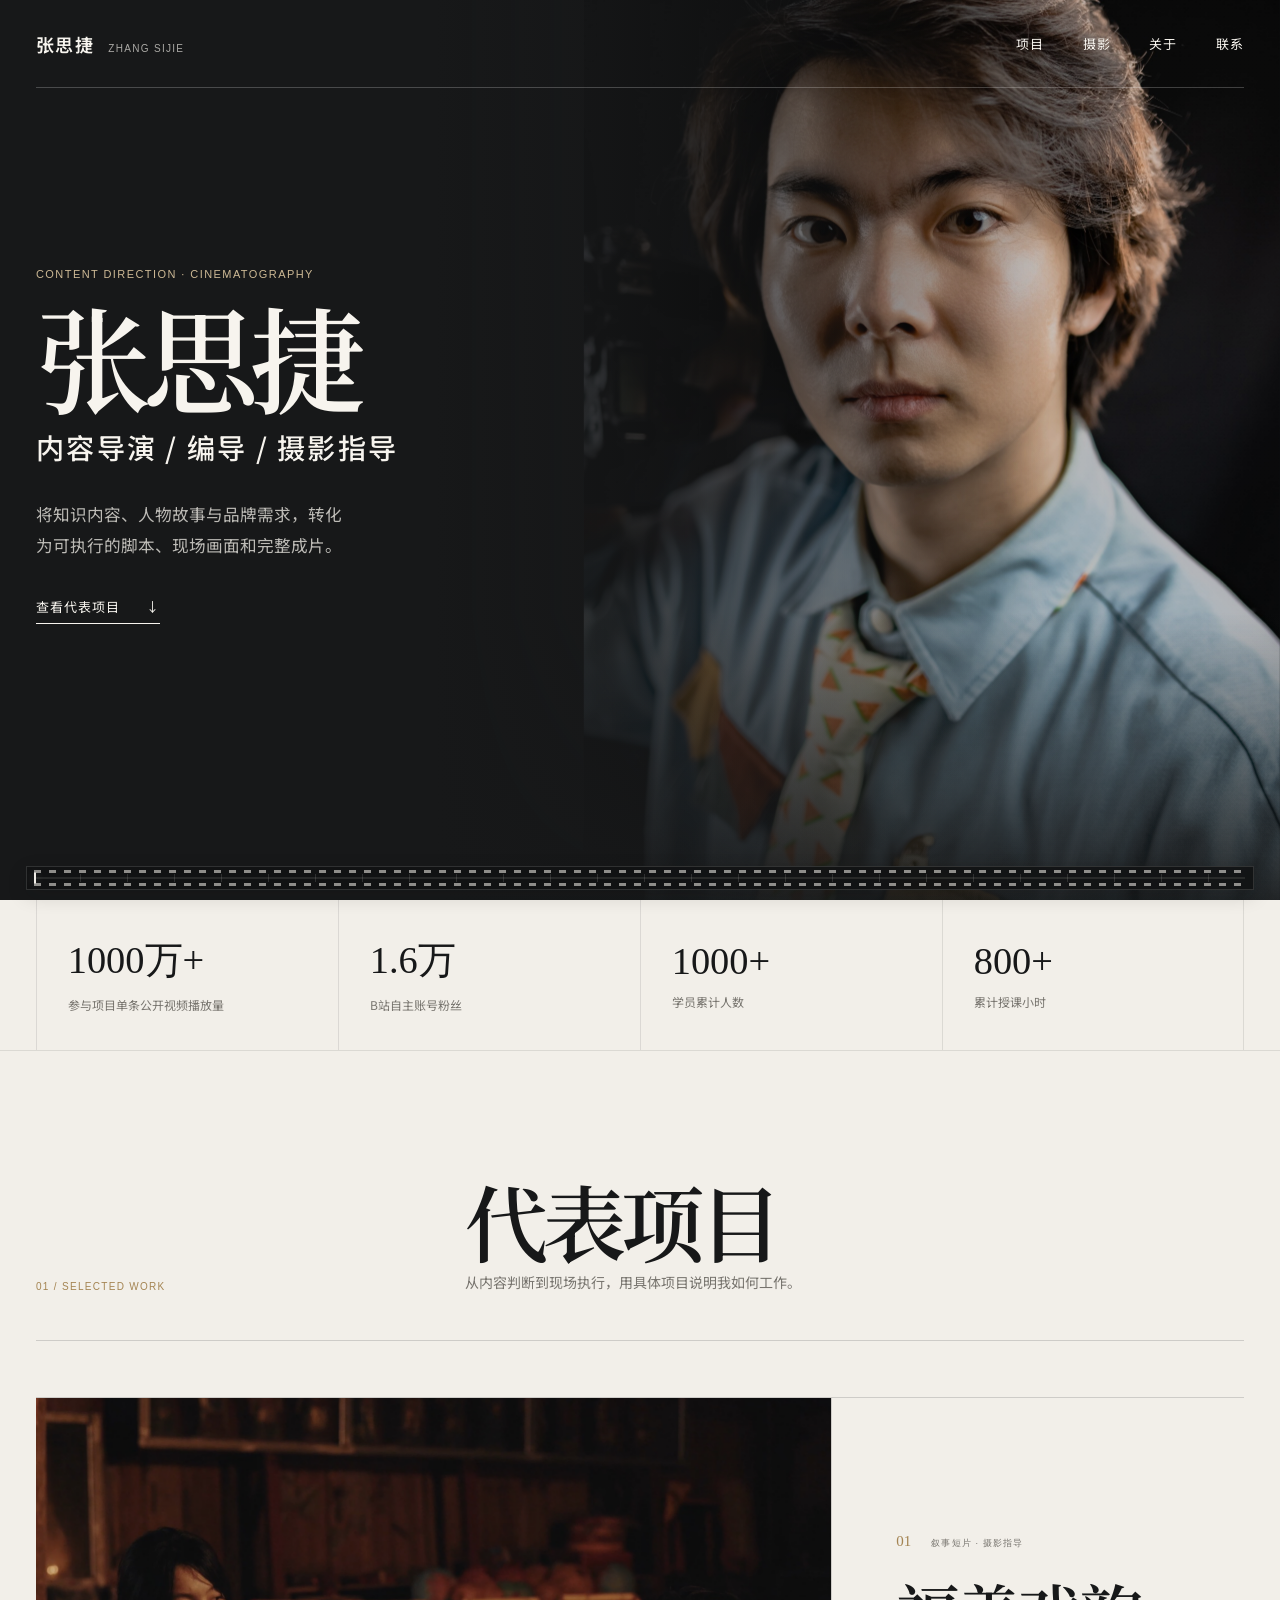
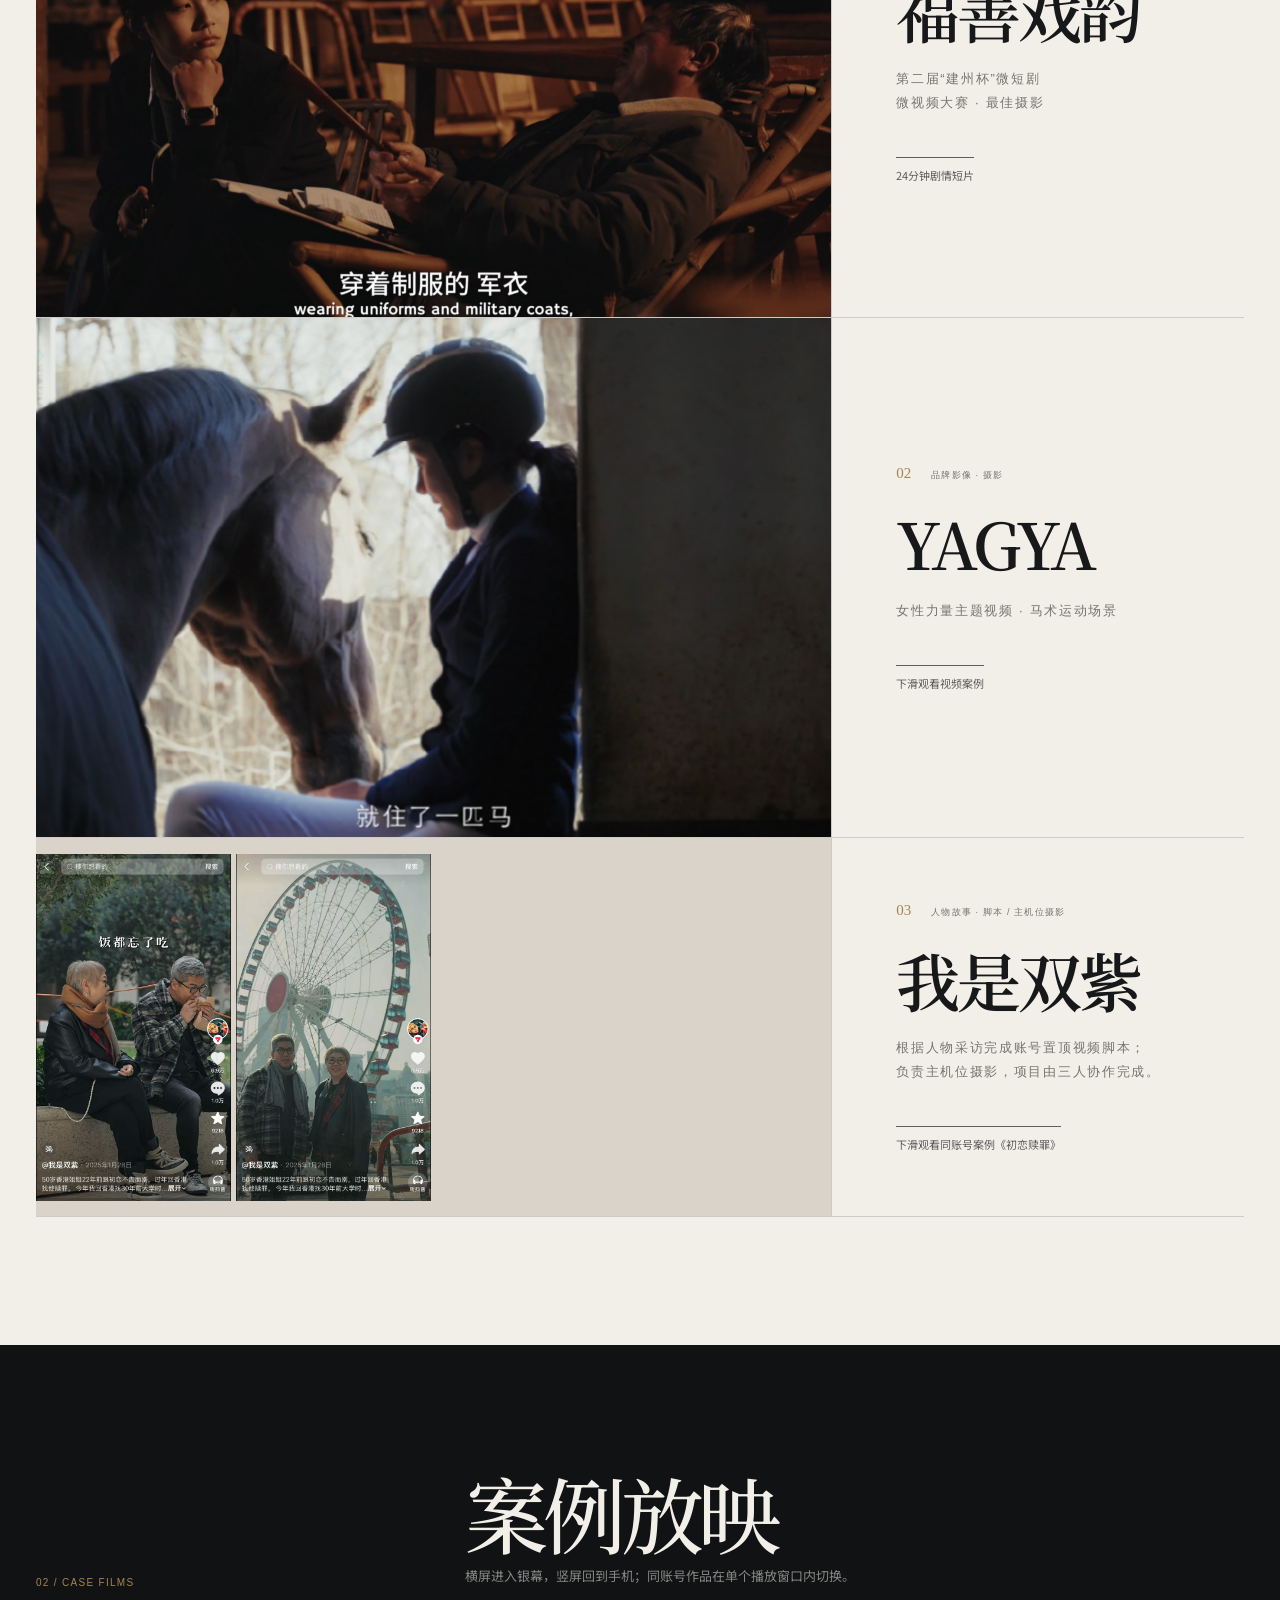
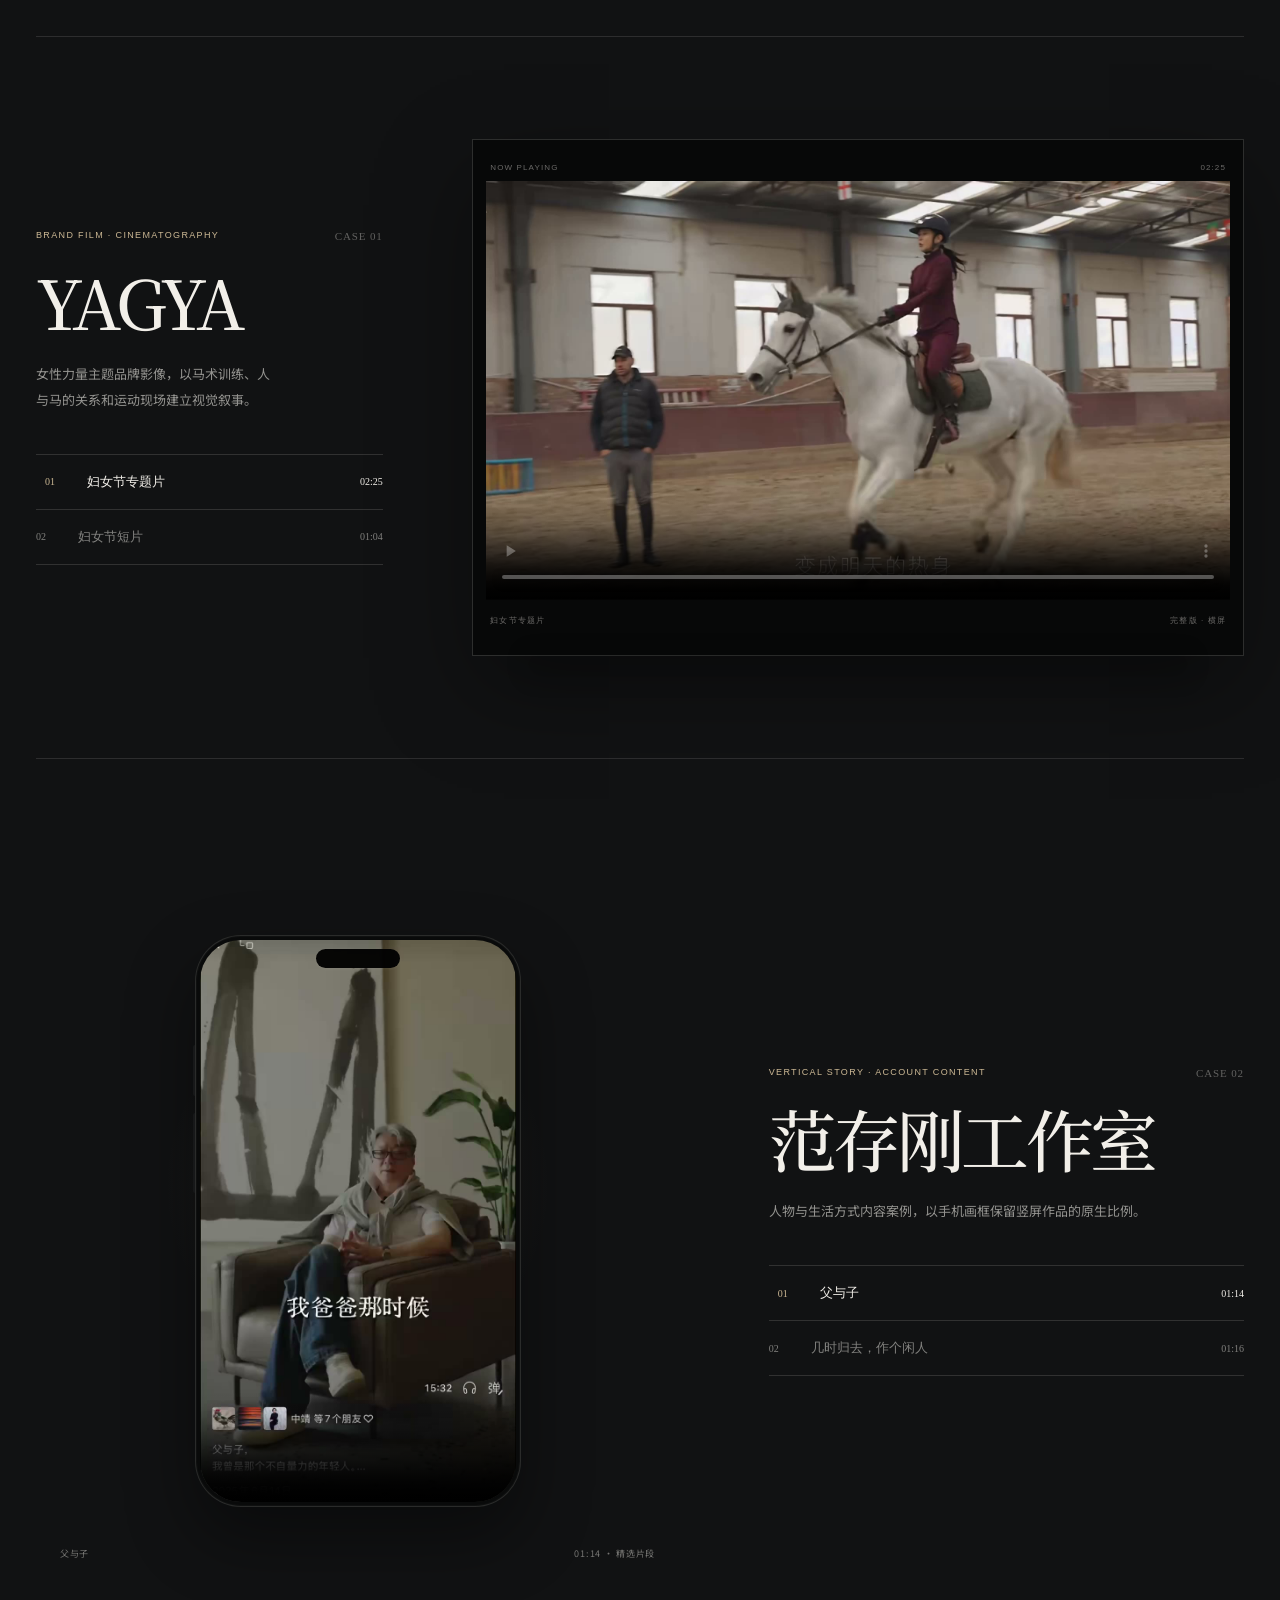
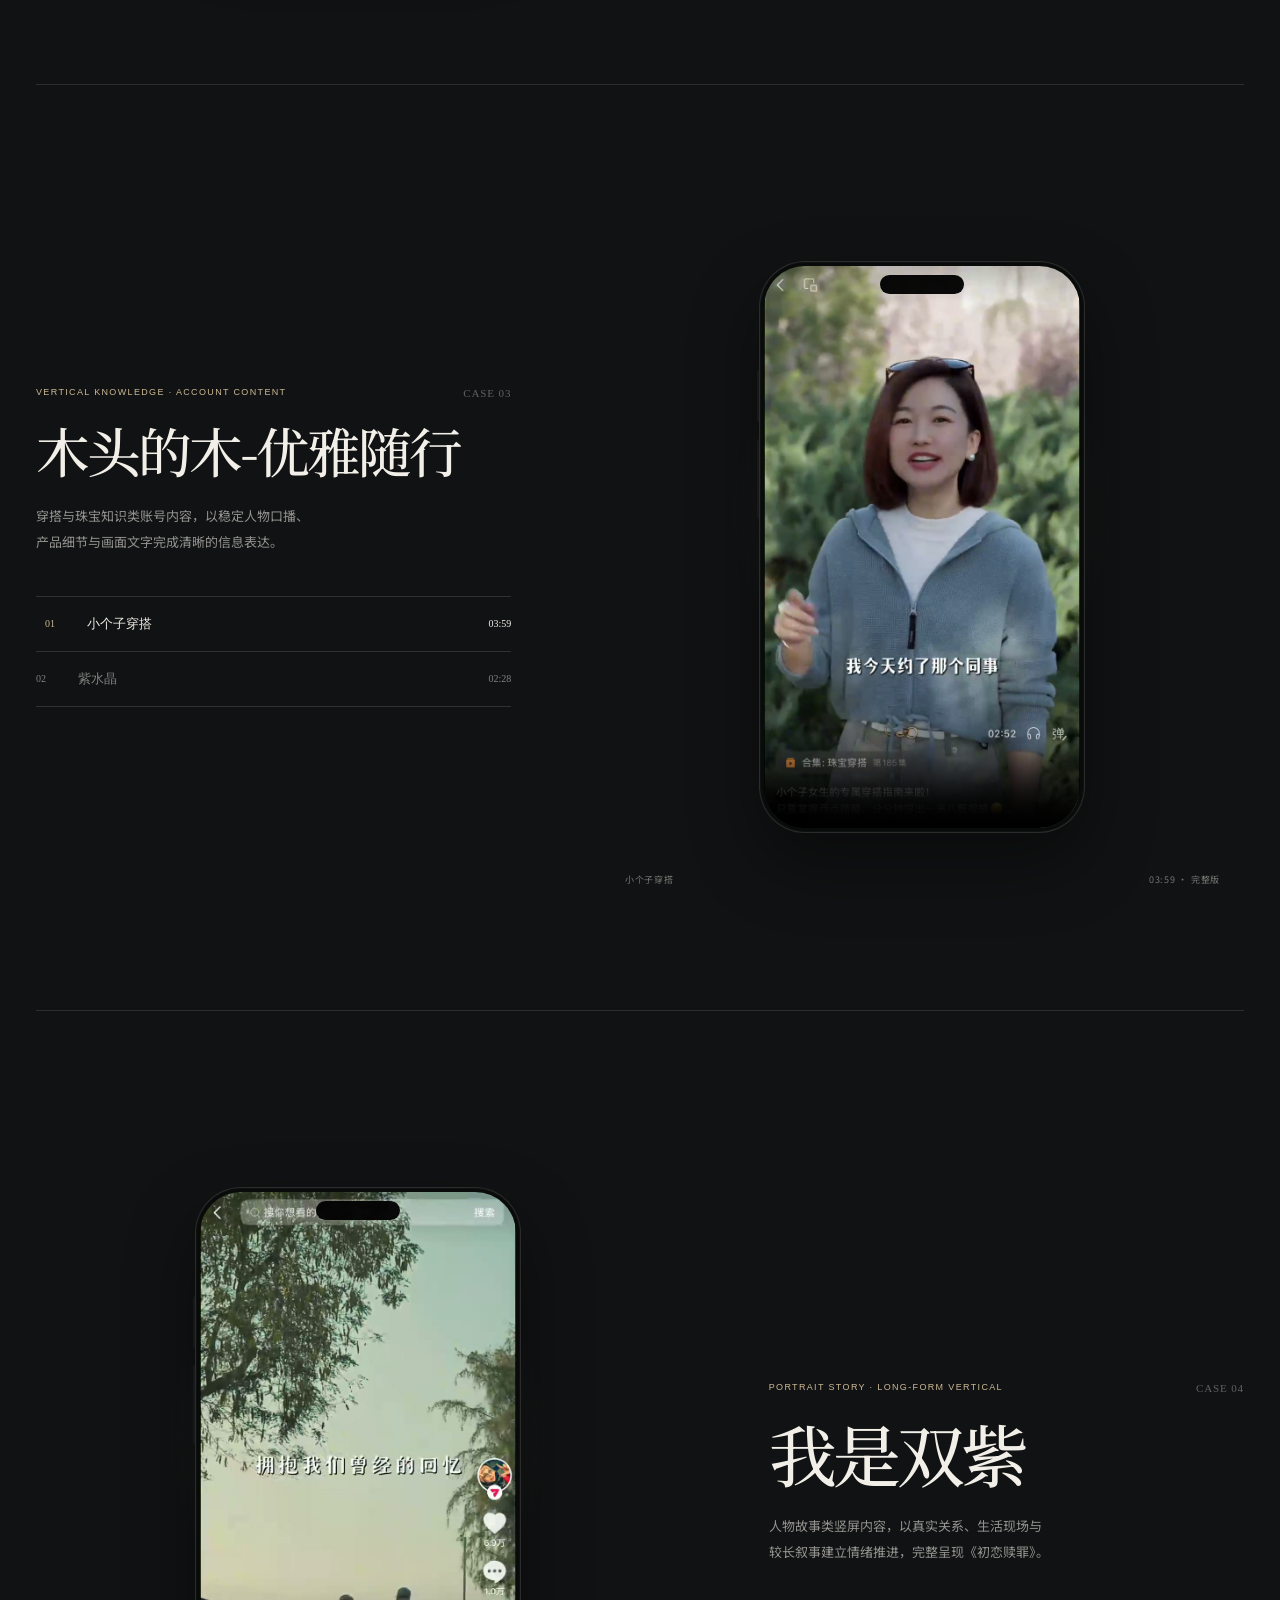
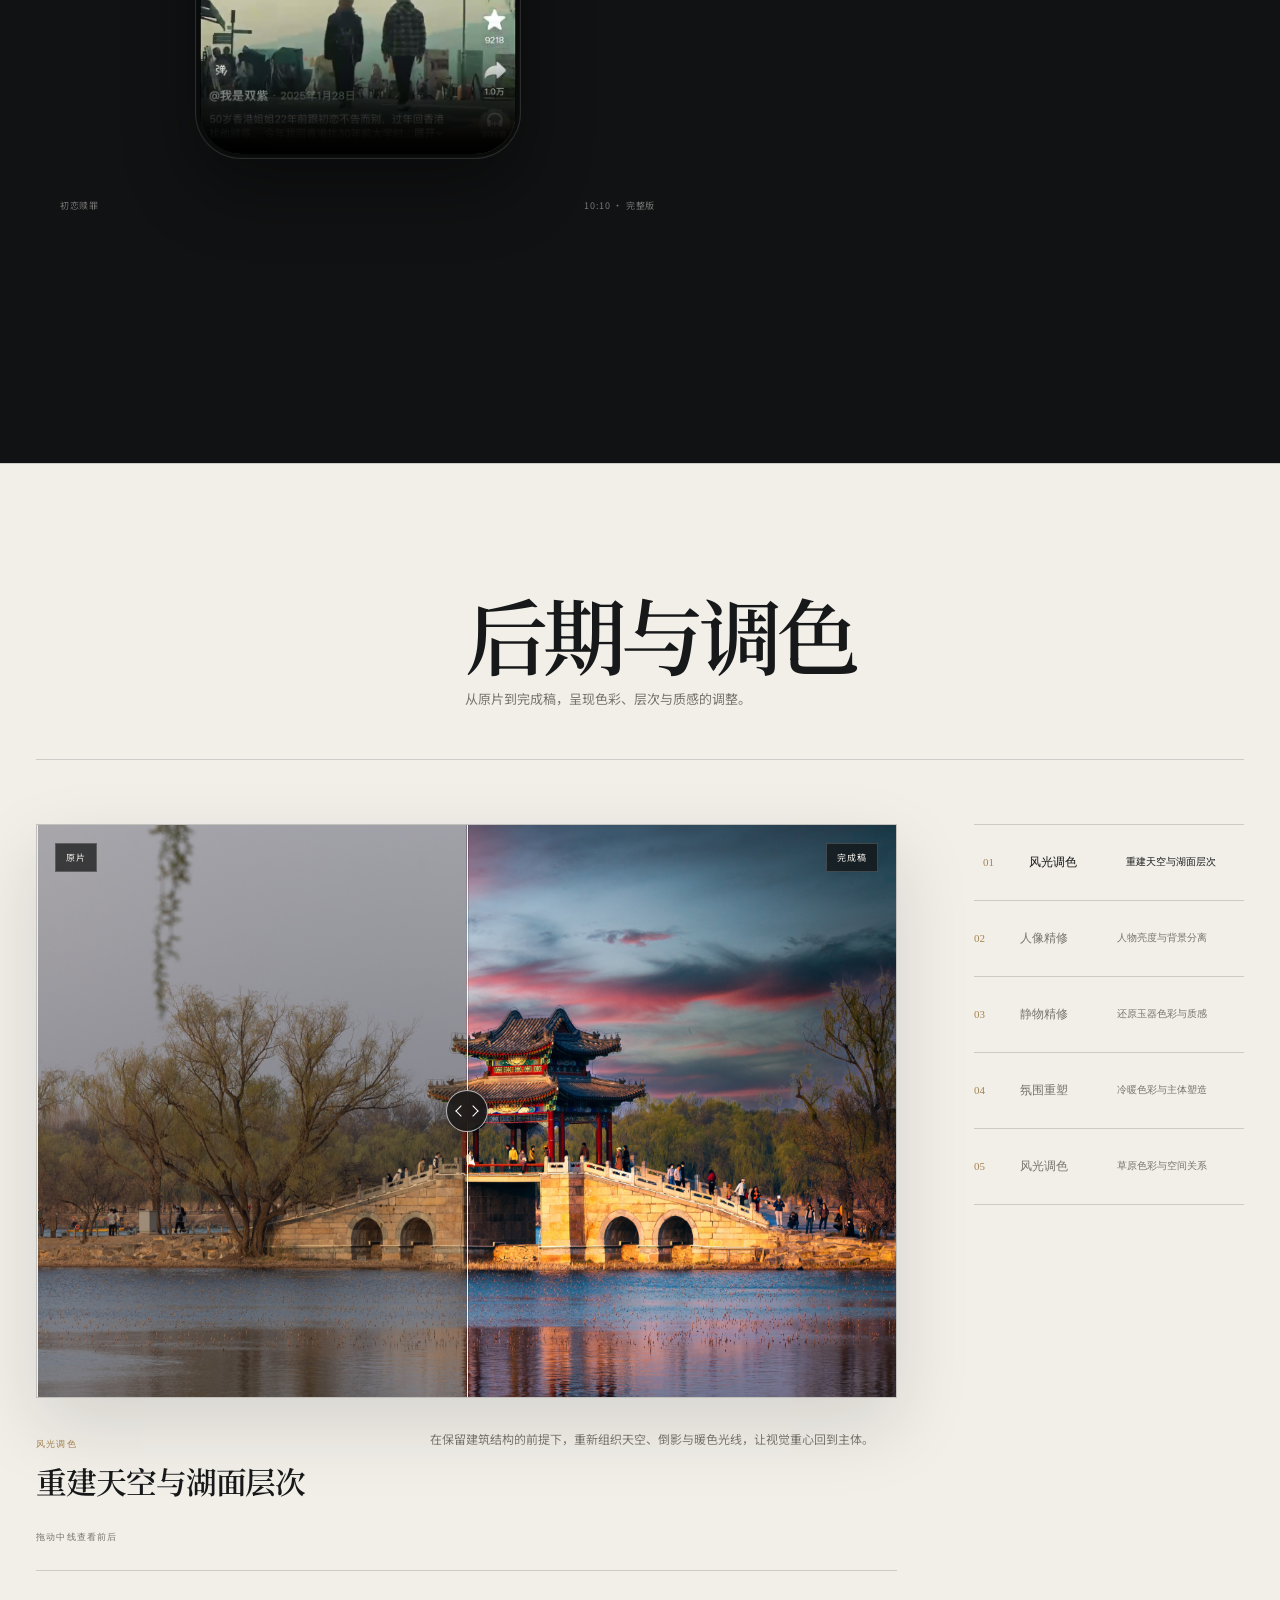
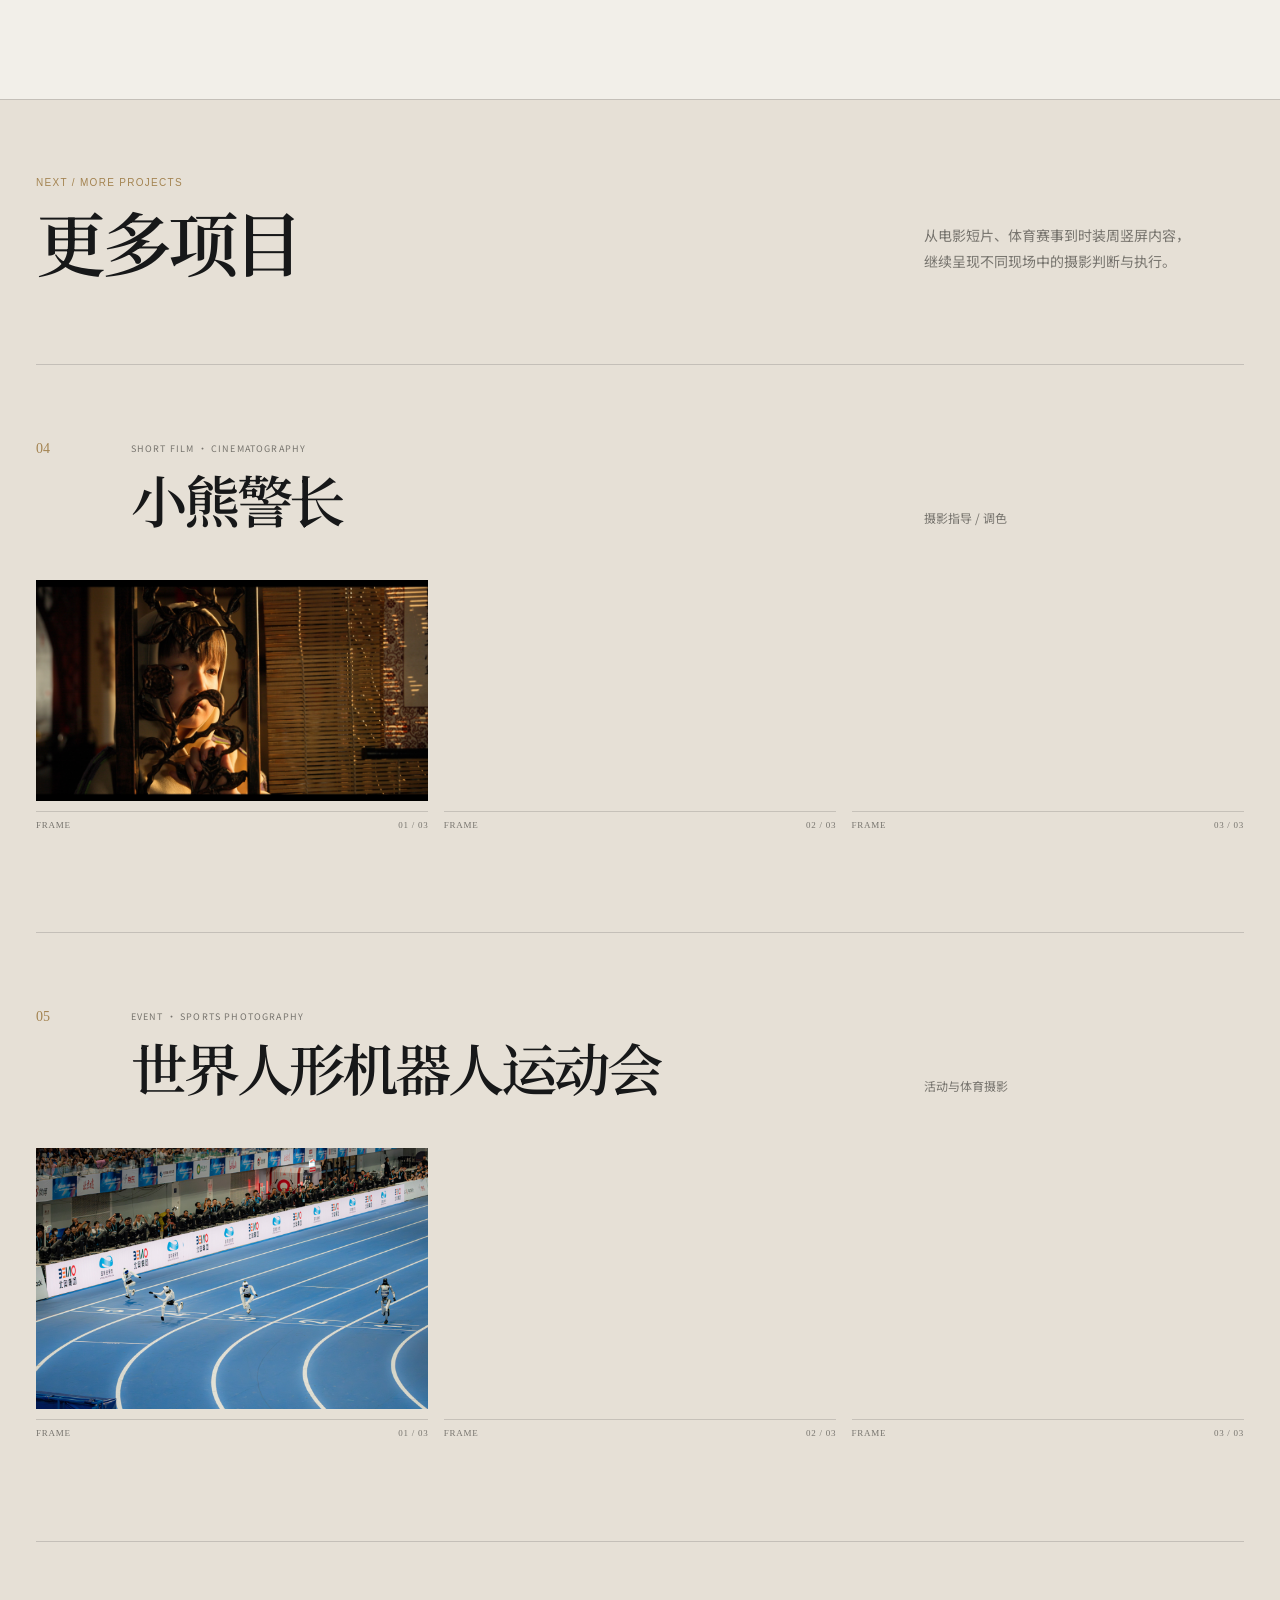
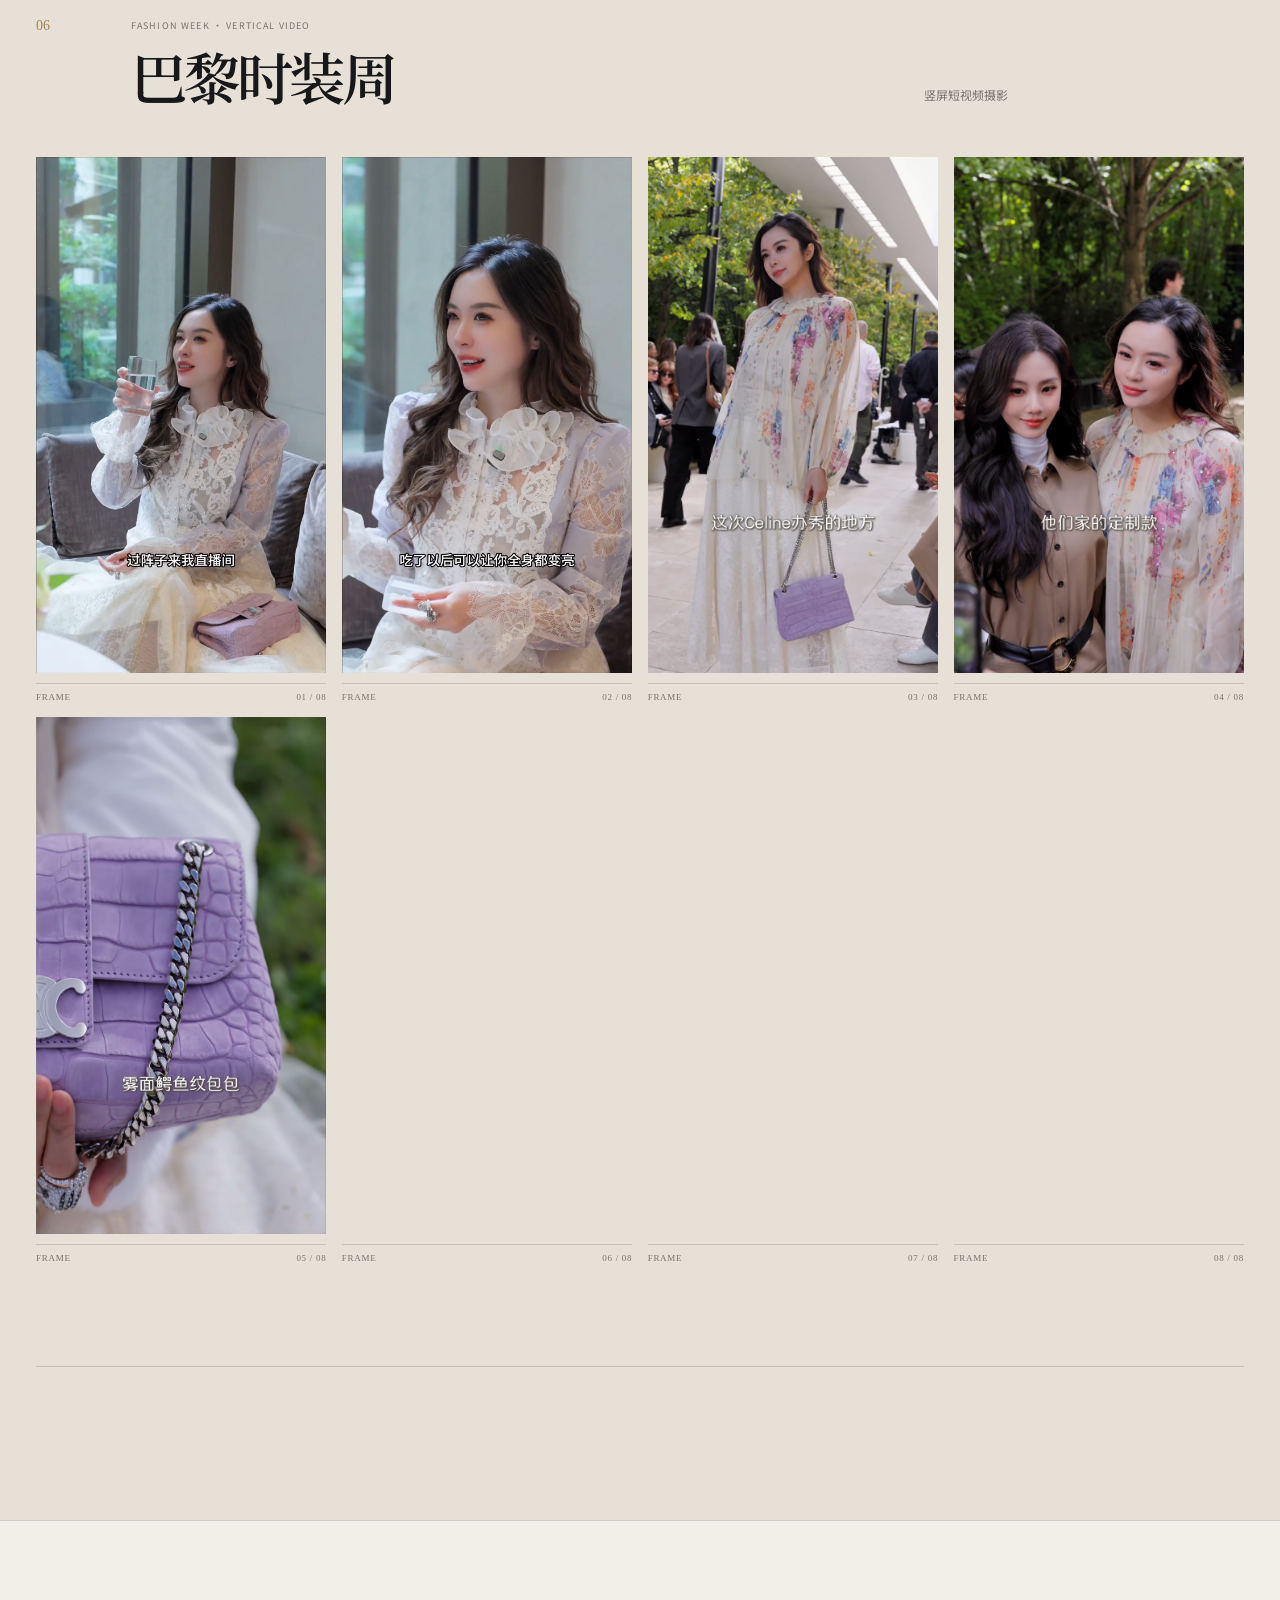
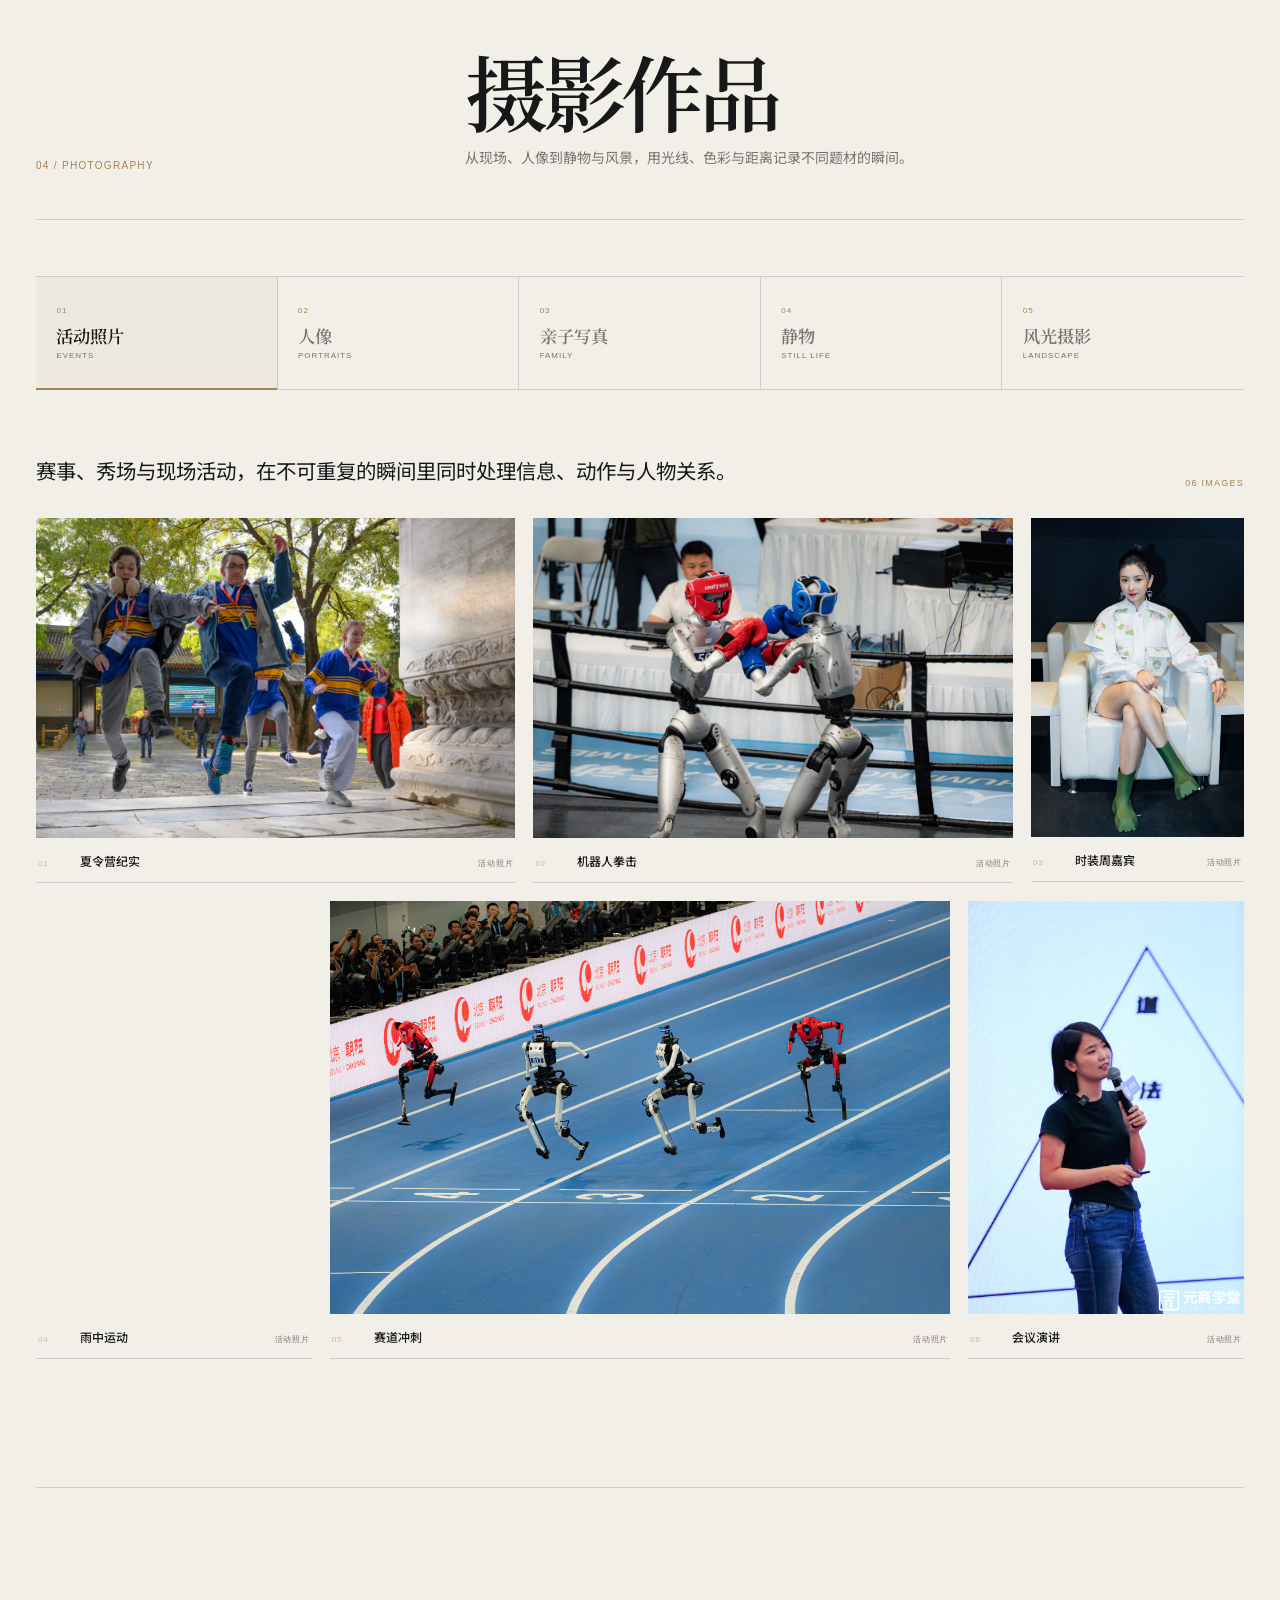
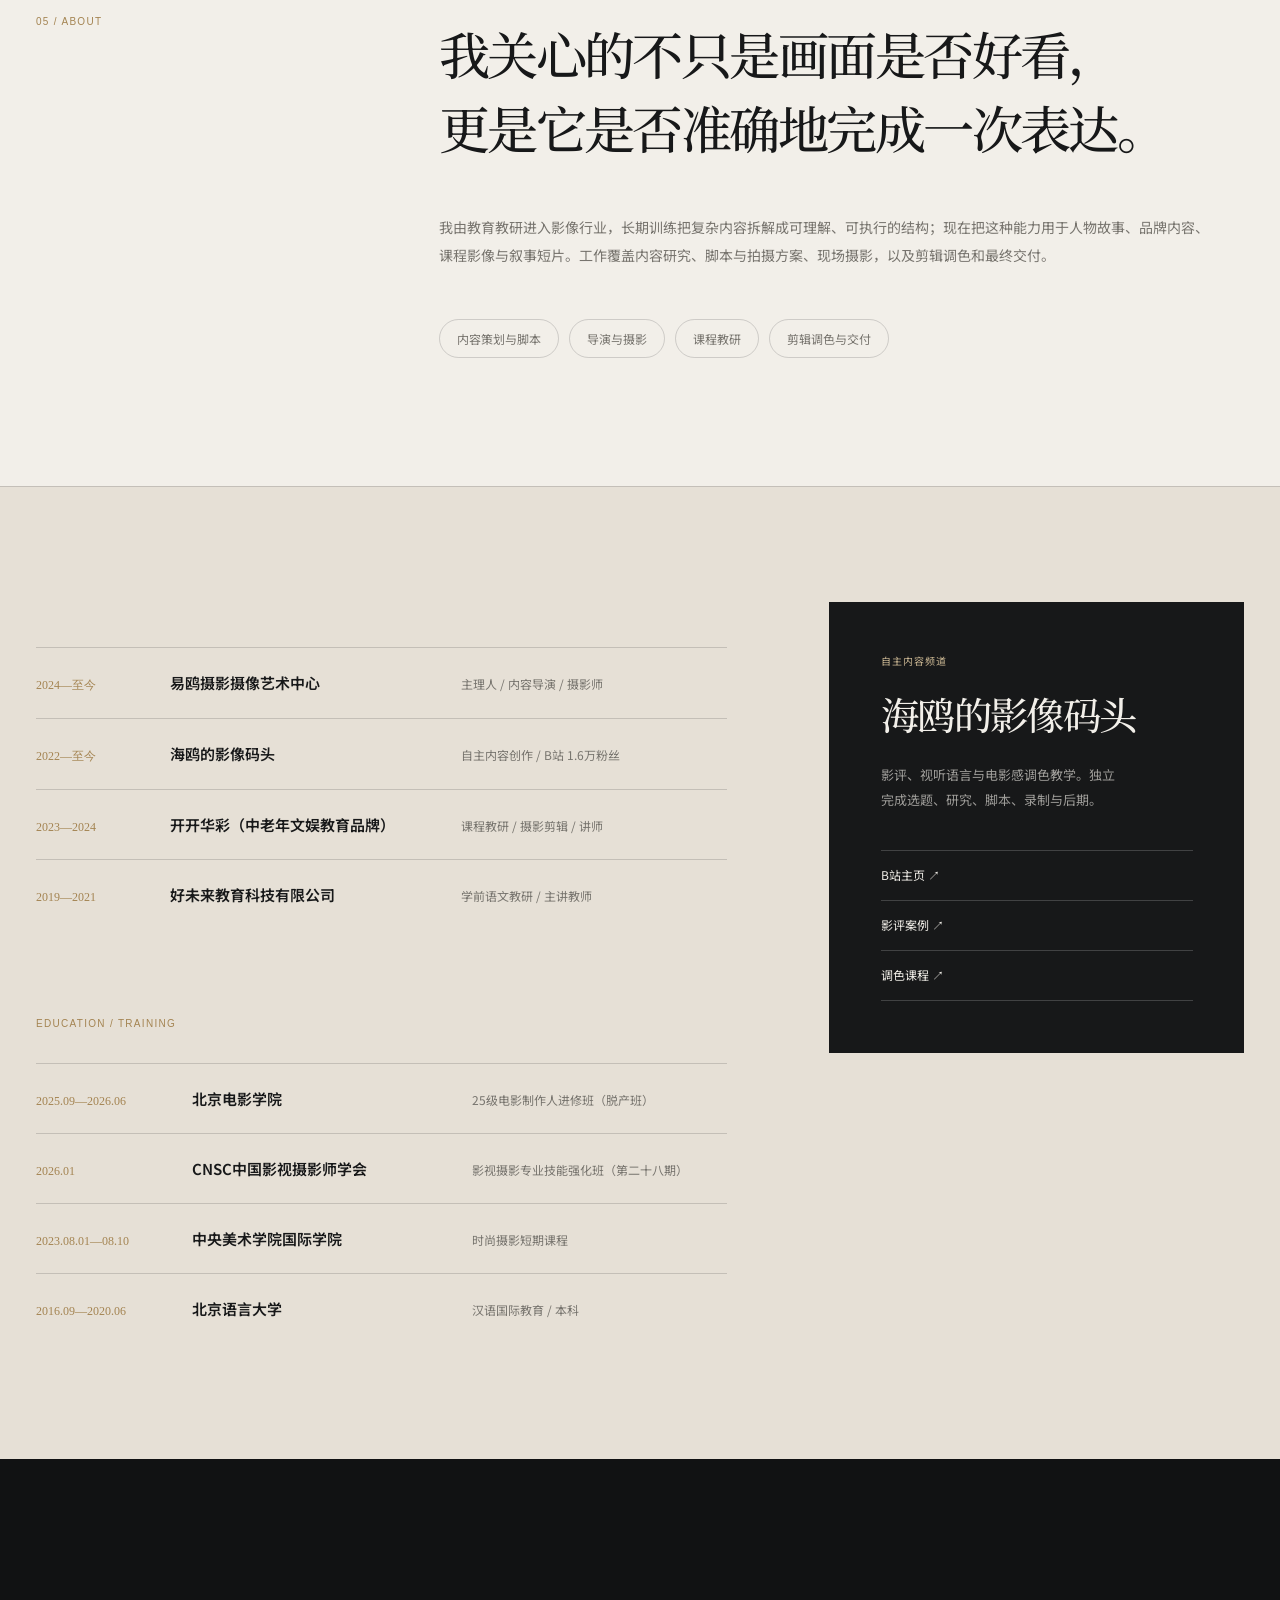
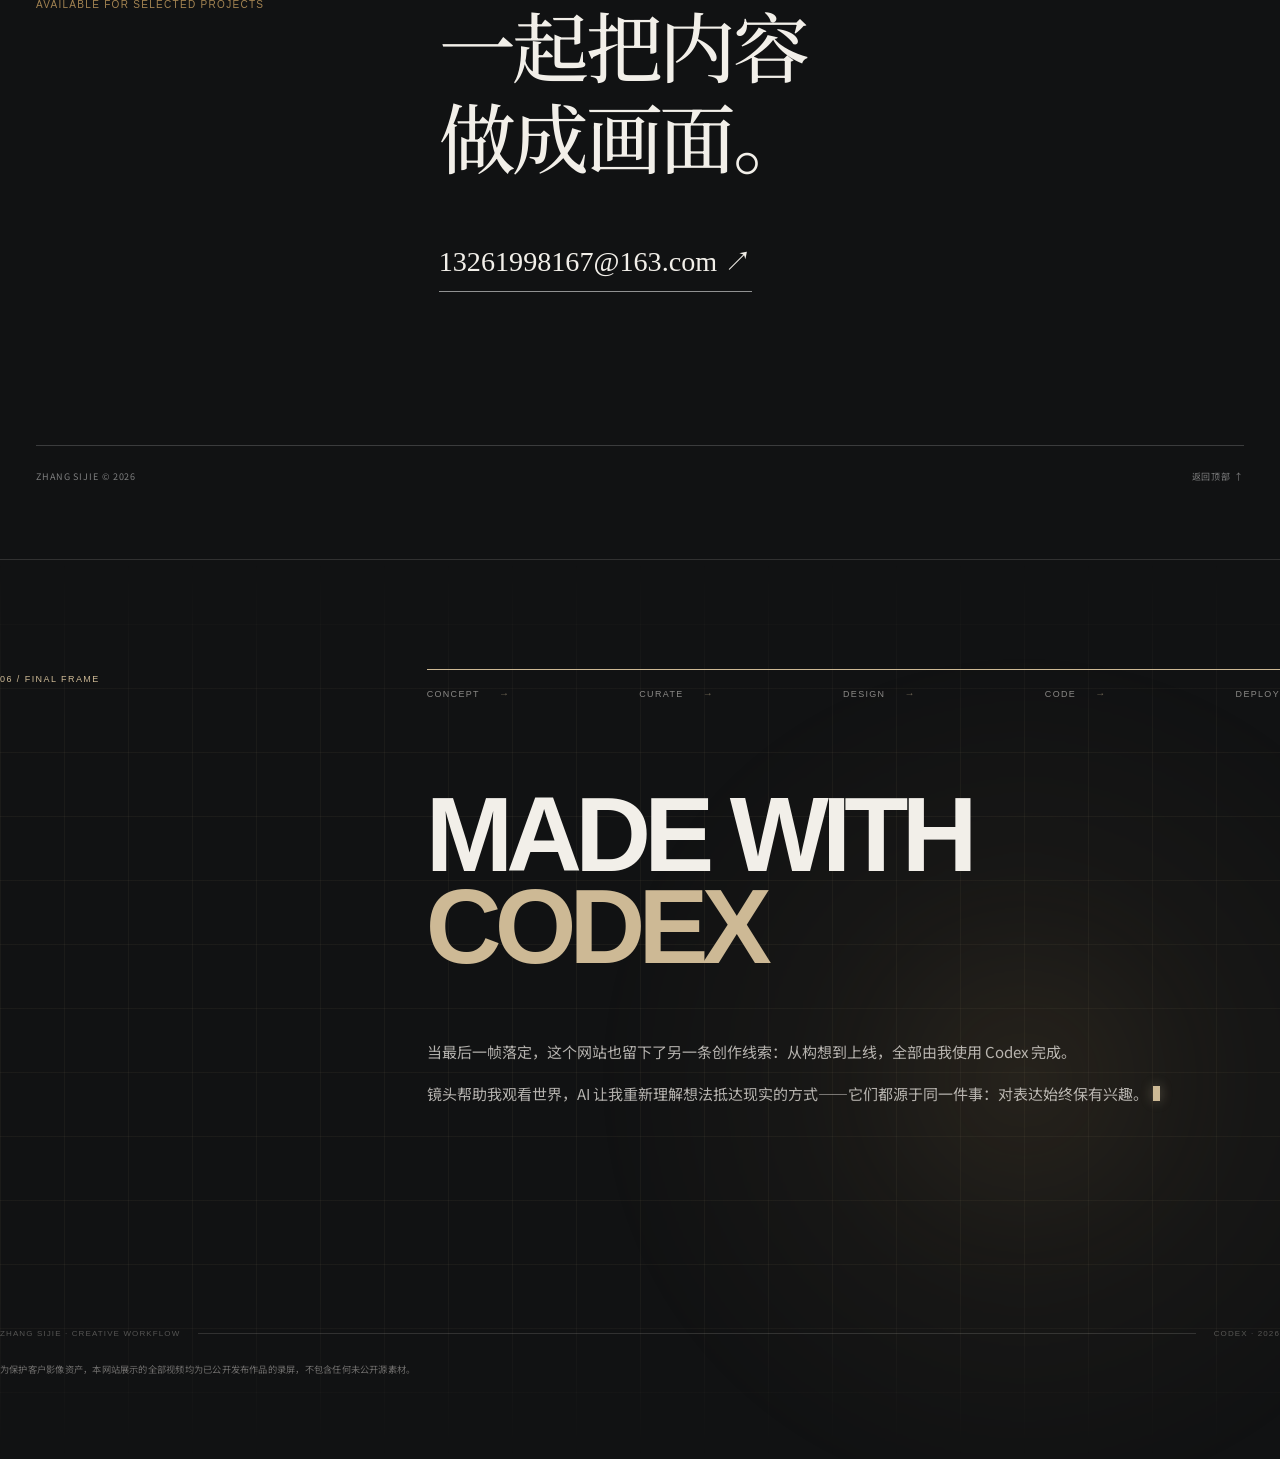
==== commit 5ee5fea3: "Refine section hierarchy and portfolio details" ====
--- a/index.html
+++ b/index.html
@@ -1 +1 @@
-<!DOCTYPE html><html lang="zh-CN"><head><meta charSet="utf-8"/><link rel="preconnect" href="/" crossorigin=""/><meta name="viewport" content="width=device-width, initial-scale=1"/><link rel="preload" href="/media/portrait-hero.jpg" as="image" fetchPriority="high"/><link rel="preload" href="/media/fushan-feature.jpg" as="image"/><link rel="preload" href="/media/yagya-c-02.jpg" as="image"/><link rel="preload" as="image" href="/media/portfolio/landscape-architecture.jpg"/><link rel="preload" as="image" href="/media/post/architecture-before.jpg"/><link rel="stylesheet" href="/_next/static/chunks/17e26htwc3781.css" data-precedence="next"/><link rel="preload" as="script" fetchPriority="low" href="/_next/static/chunks/10mluhc84.1ee.js"/><script src="/_next/static/chunks/0pbz.j~ornctw.js" async=""></script><script src="/_next/static/chunks/0c_u0uom0kk-9.js" async=""></script><script src="/_next/static/chunks/turbopack-0-2-jyq65k6gh.js" async=""></script><script src="/_next/static/chunks/0b-.ij0mqhtov.js" async=""></script><script src="/_next/static/chunks/17f2ht9wo-phb.js" async=""></script><script src="/_next/static/chunks/119utmtpyomu1.js" async=""></script><meta name="next-size-adjust" content=""/><title>张思捷｜内容导演 · 编导 · 摄影指导</title><meta name="description" content="张思捷个人作品网站：内容导演、编导与摄影指导，展示叙事短片、品牌影像、人物故事及课程内容作品。"/><meta property="og:title" content="张思捷｜内容导演 · 编导 · 摄影指导"/><meta property="og:description" content="内容导演、编导与摄影指导个人作品网站。"/><meta property="og:locale" content="zh_CN"/><meta property="og:image" content="http://localhost:3001/og.png"/><meta property="og:image:width" content="1672"/><meta property="og:image:height" content="941"/><meta property="og:image:alt" content="张思捷｜内容导演 · 编导 · 摄影指导"/><meta property="og:type" content="website"/><meta name="twitter:card" content="summary_large_image"/><meta name="twitter:title" content="张思捷｜内容导演 · 编导 · 摄影指导"/><meta name="twitter:description" content="内容导演、编导与摄影指导个人作品网站。"/><meta name="twitter:image" content="http://localhost:3001/og.png"/><link rel="icon" href="/favicon.png"/><script src="/_next/static/chunks/03~yq9q893hmn.js" noModule=""></script></head><body><div hidden=""><!--$--><!--/$--></div><main><section class="hero" id="top"><nav class="site-nav" aria-label="主导航"><a class="brand" href="#top" aria-label="张思捷个人作品网站首页"><span class="brand-cn">张思捷</span><span class="brand-en">ZHANG SIJIE</span></a><div class="nav-links"><a href="#works">项目</a><a href="#photography">摄影</a><a href="#about">关于</a><a href="mailto:13261998167@163.com">联系</a></div></nav><div class="hero-media"><img src="/media/portrait-hero.jpg" alt="张思捷手持摄影机的个人肖像" width="1600" height="2000" fetchPriority="high"/></div><div class="hero-shade" aria-hidden="true"></div><div class="hero-content"><p class="hero-kicker">CONTENT DIRECTION · CINEMATOGRAPHY</p><h1><span>张思捷</span><small>内容导演 / 编导 / 摄影指导</small></h1><p class="hero-intro">将知识内容、人物故事与品牌需求，转化为可执行的脚本、现场画面和完整成片。</p><a class="text-link text-link--light" href="#works">查看代表项目 <span aria-hidden="true">↓</span></a></div><div class="hero-feature"><span>PORTFOLIO · 2026</span><strong>内容导演 × 摄影指导</strong><small>叙事 · 品牌 · 人物 · 知识内容</small></div></section><section class="proof" aria-label="职业数据"><div><strong>1000万+</strong><span>参与项目单条公开视频播放量</span></div><div><strong>1.6万</strong><span>B站自主账号粉丝</span></div><div><strong>1000+</strong><span>学员累计人数</span></div><div><strong>800+</strong><span>累计授课小时</span></div></section><section class="works section-shell" id="works"><div class="section-heading"><p class="section-index">01 / SELECTED WORK</p><div><h2>代表项目</h2><p>从内容判断到现场执行，用具体项目说明我如何工作。</p></div></div><div class="project-grid"><article class="project-card project-card--image"><div class="project-visual project-visual--image project-image"><img src="/media/fushan-feature.jpg" alt="短片《福善戏韵》中人物在木屋内交谈的暖色画面"/></div><div class="project-copy"><div class="project-meta"><span class="project-number">01</span><p class="project-eyebrow">叙事短片 · 摄影指导</p></div><h3>福善戏韵</h3><p class="project-note">第二届“建州杯”微短剧微视频大赛 · 最佳摄影</p><span class="project-action">24分钟剧情短片</span></div></article><article class="project-card project-card--image"><div class="project-visual project-visual--image project-image"><img src="/media/yagya-c-02.jpg" alt="YAGYA 马术服装品牌视频中骑手与白马相处的逆光画面"/></div><div class="project-copy"><div class="project-meta"><span class="project-number">02</span><p class="project-eyebrow">品牌影像 · 摄影</p></div><h3>YAGYA</h3><p class="project-note">女性力量主题视频 · 马术运动场景</p><span class="project-action">下滑观看视频案例</span></div></article><article class="project-card project-card--portrait-series"><div class="project-visual project-visual--portrait-series"><div class="project-series" role="region" aria-label="《初恋赎罪》四张竖屏视频截图，窄屏下可横向浏览" tabindex="0"><figure class="project-series__frame"><img src="/media/shuangzi-project-01.jpg" alt="《初恋赎罪》视频静帧：两位人物坐在长椅上分享食物" width="1320" height="2346" loading="lazy" decoding="async"/></figure><figure class="project-series__frame"><img src="/media/shuangzi-project-02.jpg" alt="《初恋赎罪》视频静帧：两位人物在摩天轮前合影" width="1320" height="2346" loading="lazy" decoding="async"/></figure><figure class="project-series__frame"><img src="/media/shuangzi-project-03.jpg" alt="《初恋赎罪》视频静帧：两位人物并肩走向海边" width="1320" height="2346" loading="lazy" decoding="async"/></figure><figure class="project-series__frame"><img src="/media/shuangzi-project-04.jpg" alt="《初恋赎罪》视频静帧：两位人物坐在船上交谈" width="1320" height="2346" loading="lazy" decoding="async"/></figure></div></div><div class="project-copy"><div class="project-meta"><span class="project-number">03</span><p class="project-eyebrow">人物故事 · 脚本 / 主机位摄影</p></div><h3>我是双紫</h3><p class="project-note">根据人物采访完成账号置顶视频脚本；<br/>负责主机位摄影，项目由三人协作完成。</p><span class="project-action">下滑观看同账号案例《初恋赎罪》</span></div></article></div></section><section class="case-films" id="case-films" aria-labelledby="case-films-title"><div class="section-shell"><header class="case-films__heading"><p class="section-index">02 / CASE FILMS</p><div><h2 id="case-films-title">案例放映</h2><p>横屏进入银幕，竖屏回到手机；同账号作品在单个播放窗口内切换。</p></div></header><article class="film-case film-case--landscape"><div class="film-case__copy"><p class="film-case__eyebrow">BRAND FILM · CINEMATOGRAPHY</p><span class="film-case__number">CASE 01</span><h3>YAGYA</h3><p class="film-case__intro">女性力量主题品牌影像，以马术训练、人与马的关系和运动现场建立视觉叙事。</p><div class="film-selector" role="tablist" aria-label="切换 YAGYA 视频"><button class="is-active" id="yagya-feature-tab" type="button" role="tab" aria-controls="yagya-video-panel" aria-selected="true" tabindex="0"><span>01</span><strong>妇女节专题片</strong><small>02:25</small></button><button id="yagya-short-tab" type="button" role="tab" aria-controls="yagya-video-panel" aria-selected="false" tabindex="-1"><span>02</span><strong>妇女节短片</strong><small>01:04</small></button></div></div><div class="cinema-stage"><div class="cinema-stage__bar"><span>NOW PLAYING</span><span>02:25</span></div><div class="cinema-stage__screen" id="yagya-video-panel" role="tabpanel" aria-labelledby="yagya-feature-tab"><video controls="" playsInline="" preload="metadata" poster="/media/yagya-feature-poster.jpg" aria-label="播放 YAGYA 妇女节专题片"><source src="/media/yagya-womens-day-feature.mp4" type="video/mp4"/>当前浏览器无法播放此视频。</video></div><div class="cinema-stage__caption"><span>妇女节专题片</span><span>完整版 · 横屏</span></div></div></article><article class="film-case film-case--vertical film-case--phone-left"><div class="film-case__copy"><p class="film-case__eyebrow">VERTICAL STORY · ACCOUNT CONTENT</p><span class="film-case__number">CASE 02</span><h3>范存刚工作室</h3><p class="film-case__intro">人物与生活方式内容案例，以手机画框保留竖屏作品的原生比例。</p><div class="film-selector" role="tablist" aria-label="切换范存刚工作室视频"><button class="is-active" id="fan-father-son-tab" type="button" role="tab" aria-controls="fan-studio-video-panel" aria-selected="true" tabindex="0"><span>01</span><strong>父与子</strong><small>01:14</small></button><button id="fan-idle-life-tab" type="button" role="tab" aria-controls="fan-studio-video-panel" aria-selected="false" tabindex="-1"><span>02</span><strong>几时归去，作个闲人</strong><small>01:16</small></button></div></div><div class="phone-stage" id="fan-studio-video-panel" role="tabpanel" aria-labelledby="fan-father-son-tab"><div class="phone-shell"><span class="phone-shell__button phone-shell__button--upper" aria-hidden="true"></span><span class="phone-shell__button phone-shell__button--lower" aria-hidden="true"></span><div class="phone-shell__screen"><span class="phone-shell__island" aria-hidden="true"></span><video controls="" playsInline="" preload="metadata" poster="/media/fan-father-and-son-poster.jpg" aria-label="播放范存刚工作室《父与子》"><source src="/media/fan-father-and-son-preview.mp4" type="video/mp4"/>当前浏览器无法播放此视频。</video></div></div><p class="phone-stage__caption"><span>父与子</span><span>01:14<!-- --> · <!-- -->精选片段</span></p></div></article><article class="film-case film-case--vertical film-case--phone-right"><div class="film-case__copy"><p class="film-case__eyebrow">VERTICAL KNOWLEDGE · ACCOUNT CONTENT</p><span class="film-case__number">CASE 03</span><h3 class="film-case__title--long">木头的木-优雅随行</h3><p class="film-case__intro">穿搭与珠宝知识类账号内容，以稳定人物口播、产品细节与画面文字完成清晰的信息表达。</p><div class="film-selector" role="tablist" aria-label="切换木头的木-优雅随行视频"><button class="is-active" id="mutou-petite-outfit-tab" type="button" role="tab" aria-controls="mutou-elegant-video-panel" aria-selected="true" tabindex="0"><span>01</span><strong>小个子穿搭</strong><small>03:59</small></button><button id="mutou-amethyst-tab" type="button" role="tab" aria-controls="mutou-elegant-video-panel" aria-selected="false" tabindex="-1"><span>02</span><strong>紫水晶</strong><small>02:28</small></button></div></div><div class="phone-stage" id="mutou-elegant-video-panel" role="tabpanel" aria-labelledby="mutou-petite-outfit-tab"><div class="phone-shell"><span class="phone-shell__button phone-shell__button--upper" aria-hidden="true"></span><span class="phone-shell__button phone-shell__button--lower" aria-hidden="true"></span><div class="phone-shell__screen"><span class="phone-shell__island" aria-hidden="true"></span><video controls="" playsInline="" preload="metadata" poster="/media/mutou-petite-outfit-poster.jpg" aria-label="播放木头的木-优雅随行《小个子穿搭》"><source src="/media/mutou-petite-outfit.mp4" type="video/mp4"/>当前浏览器无法播放此视频。</video></div></div><p class="phone-stage__caption"><span>小个子穿搭</span><span>03:59<!-- --> · <!-- -->完整版</span></p></div></article><article class="film-case film-case--vertical film-case--phone-left"><div class="film-case__copy"><p class="film-case__eyebrow">PORTRAIT STORY · LONG-FORM VERTICAL</p><span class="film-case__number">CASE 04</span><h3>我是双紫</h3><p class="film-case__intro">人物故事类竖屏内容，以真实关系、生活现场与较长叙事建立情绪推进，完整呈现《初恋赎罪》。</p></div><div class="phone-stage" id="shuangzi-story-video-panel" role="group" aria-label="我是双紫视频案例"><div class="phone-shell"><span class="phone-shell__button phone-shell__button--upper" aria-hidden="true"></span><span class="phone-shell__button phone-shell__button--lower" aria-hidden="true"></span><div class="phone-shell__screen"><span class="phone-shell__island" aria-hidden="true"></span><video controls="" playsInline="" preload="metadata" poster="/media/shuangzi-first-love-poster.jpg" aria-label="播放我是双紫《初恋赎罪》"><source src="/media/shuangzi-first-love.mp4" type="video/mp4"/>当前浏览器无法播放此视频。</video></div></div><p class="phone-stage__caption"><span>初恋赎罪</span><span>10:10<!-- --> · <!-- -->完整版</span></p></div></article></div></section><section class="post-production" id="post-production" aria-labelledby="post-production-title"><div class="section-shell"><header class="post-production__heading"><p class="section-index">03 / POST PRODUCTION</p><div><h2 id="post-production-title">后期与调色</h2><p>同一张照片，从原片判断到完成稿。拖动画面中线查看真实前后变化。</p></div></header><div class="post-production__layout"><div class="comparison-workspace"><div class="comparison-stage comparison-stage--landscape" style="--compare-position:50%"><img class="comparison-image comparison-image--after" src="/media/portfolio/landscape-architecture.jpg" alt="湖畔建筑风光照片的调色前后对比"/><div class="comparison-before" aria-hidden="true"><img class="comparison-image" src="/media/post/architecture-before.jpg" alt=""/></div><span class="comparison-label comparison-label--before">原片</span><span class="comparison-label comparison-label--after">完成稿</span><span class="comparison-divider" aria-hidden="true"><i></i></span><input class="comparison-range" type="range" min="0" max="100" step="1" aria-label="拖动查看风光调色原片与完成稿" aria-valuetext="原片显示 50%" value="50"/></div><div class="comparison-copy"><div><span>风光调色</span><h3>重建天空与湖面层次</h3></div><p>在保留建筑结构的前提下，重新组织天空、倒影与暖色光线，让视觉重心回到主体。</p><small>鼠标拖动 · 手机触控 · 键盘方向键</small></div></div><nav class="comparison-index" aria-label="切换后期案例"><button type="button" aria-pressed="true" class="is-active"><span>01</span><strong>风光调色</strong><small>重建天空与湖面层次</small></button><button type="button" aria-pressed="false"><span>02</span><strong>人像精修</strong><small>人物亮度与背景分离</small></button><button type="button" aria-pressed="false"><span>03</span><strong>静物精修</strong><small>还原玉器色彩与质感</small></button><button type="button" aria-pressed="false"><span>04</span><strong>氛围重塑</strong><small>冷暖色彩与主体塑造</small></button><button type="button" aria-pressed="false"><span>05</span><strong>风光调色</strong><small>草原色彩与空间关系</small></button></nav></div></div></section><section class="archive section-shell" id="more-projects" aria-labelledby="archive-title"><div class="archive-heading"><div><p class="section-index">NEXT / MORE PROJECTS</p><h2 id="archive-title">更多项目</h2></div><p>从动画影像、体育赛事到时装周竖屏内容，继续呈现不同现场中的摄影判断与执行。</p></div><div class="archive-projects"><article class="archive-project" id="more-project-04"><header class="archive-project__header"><span class="archive-project__number">04</span><div><p class="archive-project__eyebrow">ANIMATION · CINEMATOGRAPHY</p><h3>小熊警长</h3></div><p class="archive-project__role">摄影指导 / 调色</p></header><div class="archive-project__gallery archive-project__gallery--landscape"><figure class="archive-frame"><img src="/media/more-projects/bear-01.jpg" alt="《小熊警长》中小熊透过雕花木窗向外张望的暖色静帧" width="1920" height="1080" loading="lazy" decoding="async"/><figcaption><span>FRAME</span><span>01<!-- --> /<!-- --> <!-- -->03</span></figcaption></figure><figure class="archive-frame"><img src="/media/more-projects/bear-02.jpg" alt="《小熊警长》影像静帧：角色在室内场景中的画面" width="1920" height="1080" loading="lazy" decoding="async"/><figcaption><span>FRAME</span><span>02<!-- --> /<!-- --> <!-- -->03</span></figcaption></figure><figure class="archive-frame"><img src="/media/more-projects/bear-03.jpg" alt="《小熊警长》影像静帧：角色与场景光影画面" width="1920" height="1080" loading="lazy" decoding="async"/><figcaption><span>FRAME</span><span>03<!-- --> /<!-- --> <!-- -->03</span></figcaption></figure></div></article><article class="archive-project" id="more-project-05"><header class="archive-project__header"><span class="archive-project__number">05</span><div><p class="archive-project__eyebrow">EVENT · SPORTS PHOTOGRAPHY</p><h3 class="archive-project__title--long"><span>世界人形</span><span>机器人运动会</span></h3></div><p class="archive-project__role">活动与体育摄影</p></header><div class="archive-project__gallery archive-project__gallery--landscape"><figure class="archive-frame"><img src="/media/more-projects/robots-01.jpg" alt="世界人形机器人运动会跑道比赛现场，多台机器人冲向终点" width="2400" height="1600" loading="lazy" decoding="async"/><figcaption><span>FRAME</span><span>01<!-- --> /<!-- --> <!-- -->03</span></figcaption></figure><figure class="archive-frame"><img src="/media/more-projects/robots-02.jpg" alt="世界人形机器人运动会机器人拳击比赛现场" width="2400" height="1600" loading="lazy" decoding="async"/><figcaption><span>FRAME</span><span>02<!-- --> /<!-- --> <!-- -->03</span></figcaption></figure><figure class="archive-frame"><img src="/media/more-projects/robots-03.jpg" alt="世界人形机器人运动会比赛现场摄影" width="2400" height="1600" loading="lazy" decoding="async"/><figcaption><span>FRAME</span><span>03<!-- --> /<!-- --> <!-- -->03</span></figcaption></figure></div></article><article class="archive-project" id="more-project-06"><header class="archive-project__header"><span class="archive-project__number">06</span><div><p class="archive-project__eyebrow">FASHION WEEK · VERTICAL VIDEO</p><h3>巴黎时装周</h3></div><p class="archive-project__role">竖屏短视频摄影</p></header><div class="archive-project__gallery archive-project__gallery--portrait"><figure class="archive-frame"><img src="/media/more-projects/paris-01.jpg" alt="巴黎时装周竖屏内容静帧：身着白色礼服的嘉宾" width="1080" height="1920" loading="lazy" decoding="async"/><figcaption><span>FRAME</span><span>01<!-- --> /<!-- --> <!-- -->08</span></figcaption></figure><figure class="archive-frame"><img src="/media/more-projects/paris-02.jpg" alt="巴黎时装周竖屏内容静帧二" width="1080" height="1920" loading="lazy" decoding="async"/><figcaption><span>FRAME</span><span>02<!-- --> /<!-- --> <!-- -->08</span></figcaption></figure><figure class="archive-frame"><img src="/media/more-projects/paris-03.jpg" alt="巴黎时装周竖屏内容静帧三" width="1440" height="2560" loading="lazy" decoding="async"/><figcaption><span>FRAME</span><span>03<!-- --> /<!-- --> <!-- -->08</span></figcaption></figure><figure class="archive-frame"><img src="/media/more-projects/paris-04.jpg" alt="巴黎时装周竖屏内容静帧四" width="1440" height="2560" loading="lazy" decoding="async"/><figcaption><span>FRAME</span><span>04<!-- --> /<!-- --> <!-- -->08</span></figcaption></figure><figure class="archive-frame"><img src="/media/more-projects/paris-05.jpg" alt="巴黎时装周竖屏内容静帧五" width="1440" height="2560" loading="lazy" decoding="async"/><figcaption><span>FRAME</span><span>05<!-- --> /<!-- --> <!-- -->08</span></figcaption></figure><figure class="archive-frame"><img src="/media/more-projects/paris-06.jpg" alt="巴黎时装周竖屏内容静帧六" width="1080" height="1920" loading="lazy" decoding="async"/><figcaption><span>FRAME</span><span>06<!-- --> /<!-- --> <!-- -->08</span></figcaption></figure><figure class="archive-frame"><img src="/media/more-projects/paris-07.jpg" alt="巴黎时装周竖屏内容静帧七" width="1080" height="1920" loading="lazy" decoding="async"/><figcaption><span>FRAME</span><span>07<!-- --> /<!-- --> <!-- -->08</span></figcaption></figure><figure class="archive-frame"><img src="/media/more-projects/paris-08.jpg" alt="巴黎时装周竖屏内容静帧八" width="1440" height="2560" loading="lazy" decoding="async"/><figcaption><span>FRAME</span><span>08<!-- --> /<!-- --> <!-- -->08</span></figcaption></figure></div></article></div></section><section class="photography" id="photography" aria-labelledby="photography-title"><div class="section-shell"><header class="photo-heading"><div><p class="section-index">04 / PHOTOGRAPHY</p><h2 id="photography-title">摄影作品</h2></div><p>按题材分类呈现，不把所有照片一次堆满页面；每一组保留独立的观看节奏。</p></header><nav class="photo-categories" aria-label="切换摄影作品分类"><button type="button" aria-pressed="true" class="is-active"><span>01</span><strong>活动照片</strong><small>EVENTS</small></button><button type="button" aria-pressed="false"><span>02</span><strong>人像</strong><small>PORTRAITS</small></button><button type="button" aria-pressed="false"><span>03</span><strong>亲子写真</strong><small>FAMILY</small></button><button type="button" aria-pressed="false"><span>04</span><strong>静物</strong><small>STILL LIFE</small></button><button type="button" aria-pressed="false"><span>05</span><strong>风光摄影</strong><small>LANDSCAPE</small></button></nav><div class="photo-category-intro"><p>赛事、秀场与现场活动，在不可重复的瞬间里同时处理信息、动作与人物关系。</p><span>06<!-- --> IMAGES</span></div><div class="photo-editorial-grid photo-editorial-grid--6"><div class="photo-editorial-row"><figure class="gallery-figure" style="flex-grow:1.5"><img src="/media/portfolio/event-camp.jpg" alt="夏令营学生在古建院落中集体跳跃" width="3" height="2" loading="lazy" decoding="async"/><figcaption><span>01</span><strong>夏令营纪实</strong><small>活动照片</small></figcaption></figure><figure class="gallery-figure" style="flex-grow:1.5"><img src="/media/portfolio/event-boxing.jpg" alt="世界人形机器人运动会中两台机器人在拳击台对抗" width="3" height="2" loading="lazy" decoding="async"/><figcaption><span>02</span><strong>机器人拳击</strong><small>活动照片</small></figcaption></figure><figure class="gallery-figure" style="flex-grow:0.6666666666666666"><img src="/media/portfolio/event-fashion-week.jpg" alt="中国国际时装周现场的白色造型人物肖像" width="2" height="3" loading="lazy" decoding="async"/><figcaption><span>03</span><strong>时装周嘉宾</strong><small>活动照片</small></figcaption></figure></div><div class="photo-editorial-row"><figure class="gallery-figure" style="flex-grow:0.6666666666666666"><img src="/media/portfolio/event-rain.jpg" alt="夜间强降雨中的运动员近景" width="2" height="3" loading="lazy" decoding="async"/><figcaption><span>04</span><strong>雨中运动</strong><small>活动照片</small></figcaption></figure><figure class="gallery-figure" style="flex-grow:1.5"><img src="/media/portfolio/event-track.jpg" alt="世界人形机器人运动会赛道冲刺现场" width="3" height="2" loading="lazy" decoding="async"/><figcaption><span>05</span><strong>赛道冲刺</strong><small>活动照片</small></figcaption></figure><figure class="gallery-figure" style="flex-grow:0.6666666666666666"><img src="/media/portfolio/event-business.jpg" alt="商业会议中手持麦克风演讲的讲者" width="2" height="3" loading="lazy" decoding="async"/><figcaption><span>06</span><strong>会议演讲</strong><small>活动照片</small></figcaption></figure></div></div></div></section><section class="about-preview section-shell" id="about"><p class="section-index">05 / ABOUT</p><div><p class="about-lead">我关心的不只是<span class="text-phrase">画面是否好看</span>，<span class="text-phrase">更是它</span><span class="text-phrase">是否准确地完成一次表达</span>。</p><div class="about-copy"><p>我由教育教研进入影像行业，长期训练<span class="text-phrase">把复杂内容拆解</span>成可理解、可执行的结构；现在把<span class="text-phrase">这种能力</span>用于<span class="text-phrase">人物故事</span>、<span class="text-phrase">品牌内容</span>、<span class="text-phrase">课程影像</span>与<span class="text-phrase">叙事短片</span>。工作覆盖<span class="text-phrase">内容研究</span>、脚本与<span class="text-phrase">拍摄方案</span>、<span class="text-phrase">现场摄影</span>，以及<span class="text-phrase">剪辑调色</span>和<span class="text-phrase">最终交付</span>。</p></div><div class="capabilities" aria-label="主要能力"><span>内容策划与脚本</span><span>导演与摄影</span><span>课程教研</span><span>剪辑调色与交付</span></div></div></section><section class="profile-band"><div class="section-shell profile-grid"><div class="profile-history"><div class="timeline"><p class="section-index">EXPERIENCE / SELECTED</p><div class="timeline-row"><span>2024—至今</span><strong>易鸥摄影摄像艺术中心</strong><p>主理人 / 内容导演 / 摄影师</p></div><div class="timeline-row"><span>2022—至今</span><strong>海鸥的影像码头</strong><p>自主内容创作 / B站 1.6万粉丝</p></div><div class="timeline-row"><span>2023—2024</span><strong>开开华彩（中老年文娱教育品牌）</strong><p>课程教研 / 摄影剪辑 / 讲师</p></div><div class="timeline-row"><span>2019—2021</span><strong>好未来教育科技有限公司</strong><p>学前语文教研 / 主讲教师</p></div></div><div class="timeline timeline--education" aria-label="教育与进修"><p class="section-index">EDUCATION / TRAINING</p><div class="timeline-row"><span>2025.09—2026.06</span><strong>北京电影学院</strong><p>25级电影制作人进修班（脱产班）</p></div><div class="timeline-row"><span>2026.01</span><strong>CNSC中国影视摄影师学会</strong><p>影视摄影专业技能强化班（第二十八期）</p></div><div class="timeline-row"><span>2023.08.01—08.10</span><strong>中央美术学院国际学院</strong><p>时尚摄影短期课程</p></div><div class="timeline-row"><span>2016.09—2020.06</span><strong>北京语言大学</strong><p>汉语国际教育 / 本科</p></div></div></div><aside class="channel-card"><p>自主内容频道</p><h2>海鸥的影像码头</h2><span>影评、视听语言与电影感调色教学。独立完成选题、研究、脚本、录制与后期。</span><div class="channel-links"><a href="https://space.bilibili.com/345582559" target="_blank" rel="noreferrer">B站主页 ↗</a><a href="https://www.bilibili.com/video/BV11Bu2zLEDH/" target="_blank" rel="noreferrer">影评案例 ↗</a><a href="https://www.bilibili.com/video/BV1Hg411t7JQ/" target="_blank" rel="noreferrer">调色课程 ↗</a></div></aside></div></section><footer class="site-footer"><div class="section-shell footer-grid"><p class="section-index">AVAILABLE FOR SELECTED PROJECTS</p><div><h2><span class="footer-title-line">一起把内容</span><span class="footer-title-line">做成画面。</span></h2><a class="footer-mail" href="mailto:13261998167@163.com">13261998167@163.com ↗</a></div></div><div class="section-shell footer-meta"><span>ZHANG SIJIE © 2026</span><a href="#top">返回顶部 ↑</a></div></footer><section class="codex-end" id="made-with-codex" aria-labelledby="codex-end-title"><div class="codex-end__ambient" aria-hidden="true"></div><div class="section-shell codex-end__inner"><div class="codex-end__grid"><p class="codex-end__index">06 / FINAL FRAME</p><div class="codex-end__stage"><div class="codex-end__workflow" role="img" aria-label="创作流程：构想、筛选、设计、编码、部署"><span class="codex-end__workflow-track" aria-hidden="true"><i></i></span><div class="codex-end__workflow-steps" aria-hidden="true"><span>CONCEPT</span><span>CURATE</span><span>DESIGN</span><span>CODE</span><span>DEPLOY</span></div></div><div class="codex-end__title-mask"><h2 id="codex-end-title"><span>MADE WITH</span><span>CODEX</span></h2></div><div class="codex-end__copy"><p>当最后一帧落定，这个网站也留下了另一条创作线索：从构想到上线，全部由我使用 Codex 完成。</p><p>镜头帮助我观看世界，AI 让我重新理解想法抵达现实的方式——它们都源于同一件事：对表达始终保有兴趣。<span class="codex-end__cursor" aria-hidden="true"></span></p></div></div></div><div class="codex-end__signature"><span aria-hidden="true">ZHANG SIJIE · CREATIVE WORKFLOW</span><i aria-hidden="true"></i><span aria-hidden="true">CODEX · 2026</span><p class="codex-end__asset-note">为保护客户影像资产，本网站展示的全部视频均为已公开发布作品的录屏，不包含任何未公开源素材。</p></div></div></section><div class="film-progress" aria-hidden="true"><div class="film-progress__strip"><span class="film-progress__frames"></span><span class="film-progress__timeline"><i class="film-progress__fill"></i><i class="film-progress__playhead"></i></span></div></div></main><!--$--><!--/$--><script src="/_next/static/chunks/10mluhc84.1ee.js" id="_R_" async=""></script><script>(self.__next_f=self.__next_f||[]).push([0])</script><script>self.__next_f.push([1,"1:\"$Sreact.fragment\"\n2:I[11968,[\"/_next/static/chunks/0b-.ij0mqhtov.js\",\"/_next/static/chunks/17f2ht9wo-phb.js\"],\"default\"]\n3:I[87804,[\"/_next/static/chunks/0b-.ij0mqhtov.js\",\"/_next/static/chunks/17f2ht9wo-phb.js\"],\"default\"]\n16:I[21480,[\"/_next/static/chunks/0b-.ij0mqhtov.js\",\"/_next/static/chunks/17f2ht9wo-phb.js\"],\"default\",1]\n:HL[\"/_next/static/chunks/17e26htwc3781.css\",\"style\"]\n:HC[\"/\",\"\"]\n:HL[\"/media/portrait-hero.jpg\",\"image\",{\"fetchPriority\":\"high\"}]\n:HL[\"/media/fushan-feature.jpg\",\"image\"]\n"])</script><script>self.__next_f.push([1,"0:{\"P\":null,\"c\":[\"\",\"\"],\"q\":\"\",\"i\":false,\"f\":[[[\"\",{\"children\":[\"__PAGE__\",{}]},\"$undefined\",\"$undefined\",16],[[\"$\",\"$1\",\"c\",{\"children\":[[[\"$\",\"link\",\"0\",{\"rel\":\"stylesheet\",\"href\":\"/_next/static/chunks/17e26htwc3781.css\",\"precedence\":\"next\",\"crossOrigin\":\"$undefined\",\"nonce\":\"$undefined\"}],[\"$\",\"script\",\"script-0\",{\"src\":\"/_next/static/chunks/0b-.ij0mqhtov.js\",\"async\":true,\"nonce\":\"$undefined\"}],[\"$\",\"script\",\"script-1\",{\"src\":\"/_next/static/chunks/17f2ht9wo-phb.js\",\"async\":true,\"nonce\":\"$undefined\"}]],[\"$\",\"html\",null,{\"lang\":\"zh-CN\",\"children\":[\"$\",\"body\",null,{\"children\":[\"$\",\"$L2\",null,{\"parallelRouterKey\":\"children\",\"error\":\"$undefined\",\"errorStyles\":\"$undefined\",\"errorScripts\":\"$undefined\",\"template\":[\"$\",\"$L3\",null,{}],\"templateStyles\":\"$undefined\",\"templateScripts\":\"$undefined\",\"notFound\":[[[\"$\",\"title\",null,{\"children\":\"404: This page could not be found.\"}],[\"$\",\"div\",null,{\"style\":{\"fontFamily\":\"system-ui,\\\"Segoe UI\\\",Roboto,Helvetica,Arial,sans-serif,\\\"Apple Color Emoji\\\",\\\"Segoe UI Emoji\\\"\",\"height\":\"100vh\",\"textAlign\":\"center\",\"display\":\"flex\",\"flexDirection\":\"column\",\"alignItems\":\"center\",\"justifyContent\":\"center\"},\"children\":[\"$\",\"div\",null,{\"children\":[[\"$\",\"style\",null,{\"dangerouslySetInnerHTML\":{\"__html\":\"body{color:#000;background:#fff;margin:0}.next-error-h1{border-right:1px solid rgba(0,0,0,.3)}@media (prefers-color-scheme:dark){body{color:#fff;background:#000}.next-error-h1{border-right:1px solid rgba(255,255,255,.3)}}\"}}],[\"$\",\"h1\",null,{\"className\":\"next-error-h1\",\"style\":{\"display\":\"inline-block\",\"margin\":\"0 20px 0 0\",\"padding\":\"0 23px 0 0\",\"fontSize\":24,\"fontWeight\":500,\"verticalAlign\":\"top\",\"lineHeight\":\"49px\"},\"children\":404}],[\"$\",\"div\",null,{\"style\":{\"display\":\"inline-block\"},\"children\":[\"$\",\"h2\",null,{\"style\":{\"fontSize\":14,\"fontWeight\":400,\"lineHeight\":\"49px\",\"margin\":0},\"children\":\"This page could not be found.\"}]}]]}]}]],[]],\"forbidden\":\"$undefined\",\"unauthorized\":\"$undefined\"}]}]}]]}],{\"children\":[[\"$\",\"$1\",\"c\",{\"children\":[[\"$\",\"main\",null,{\"children\":[[\"$\",\"section\",null,{\"className\":\"hero\",\"id\":\"top\",\"children\":[[\"$\",\"nav\",null,{\"className\":\"site-nav\",\"aria-label\":\"主导航\",\"children\":[[\"$\",\"a\",null,{\"className\":\"brand\",\"href\":\"#top\",\"aria-label\":\"张思捷个人作品网站首页\",\"children\":[[\"$\",\"span\",null,{\"className\":\"brand-cn\",\"children\":\"张思捷\"}],[\"$\",\"span\",null,{\"className\":\"brand-en\",\"children\":\"ZHANG SIJIE\"}]]}],[\"$\",\"div\",null,{\"className\":\"nav-links\",\"children\":[[\"$\",\"a\",null,{\"href\":\"#works\",\"children\":\"项目\"}],[\"$\",\"a\",null,{\"href\":\"#photography\",\"children\":\"摄影\"}],[\"$\",\"a\",null,{\"href\":\"#about\",\"children\":\"关于\"}],[\"$\",\"a\",null,{\"href\":\"mailto:13261998167@163.com\",\"children\":\"联系\"}]]}]]}],[\"$\",\"div\",null,{\"className\":\"hero-media\",\"children\":[\"$\",\"img\",null,{\"src\":\"/media/portrait-hero.jpg\",\"alt\":\"张思捷手持摄影机的个人肖像\",\"width\":1600,\"height\":2000,\"fetchPriority\":\"high\"}]}],[\"$\",\"div\",null,{\"className\":\"hero-shade\",\"aria-hidden\":\"true\"}],[\"$\",\"div\",null,{\"className\":\"hero-content\",\"children\":[[\"$\",\"p\",null,{\"className\":\"hero-kicker\",\"children\":\"CONTENT DIRECTION · CINEMATOGRAPHY\"}],[\"$\",\"h1\",null,{\"children\":[[\"$\",\"span\",null,{\"children\":\"张思捷\"}],[\"$\",\"small\",null,{\"children\":\"内容导演 / 编导 / 摄影指导\"}]]}],[\"$\",\"p\",null,{\"className\":\"hero-intro\",\"children\":\"将知识内容、人物故事与品牌需求，转化为可执行的脚本、现场画面和完整成片。\"}],[\"$\",\"a\",null,{\"className\":\"text-link text-link--light\",\"href\":\"#works\",\"children\":[\"查看代表项目 \",[\"$\",\"span\",null,{\"aria-hidden\":\"true\",\"children\":\"↓\"}]]}]]}],[\"$\",\"div\",null,{\"className\":\"hero-feature\",\"children\":[[\"$\",\"span\",null,{\"children\":\"PORTFOLIO · 2026\"}],[\"$\",\"strong\",null,{\"children\":\"内容导演 × 摄影指导\"}],[\"$\",\"small\",null,{\"children\":\"叙事 · 品牌 · 人物 · 知识内容\"}]]}]]}],[\"$\",\"section\",null,{\"className\":\"proof\",\"aria-label\":\"职业数据\",\"children\":[[\"$\",\"div\",null,{\"children\":[[\"$\",\"strong\",null,{\"children\":\"1000万+\"}],[\"$\",\"span\",null,{\"children\":\"参与项目单条公开视频播放量\"}]]}],[\"$\",\"div\",null,{\"children\":[[\"$\",\"strong\",null,{\"children\":\"1.6万\"}],[\"$\",\"span\",null,{\"children\":\"B站自主账号粉丝\"}]]}],[\"$\",\"div\",null,{\"children\":[[\"$\",\"strong\",null,{\"children\":\"1000+\"}],[\"$\",\"span\",null,{\"children\":\"学员累计人数\"}]]}],[\"$\",\"div\",null,{\"children\":[[\"$\",\"strong\",null,{\"children\":\"800+\"}],[\"$\",\"span\",null,{\"children\":\"累计授课小时\"}]]}]]}],[\"$\",\"section\",null,{\"className\":\"works section-shell\",\"id\":\"works\",\"children\":[[\"$\",\"div\",null,{\"className\":\"section-heading\",\"children\":[[\"$\",\"p\",null,{\"className\":\"section-index\",\"children\":\"01 / SELECTED WORK\"}],[\"$\",\"div\",null,{\"children\":[[\"$\",\"h2\",null,{\"children\":\"代表项目\"}],[\"$\",\"p\",null,{\"children\":\"从内容判断到现场执行，用具体项目说明我如何工作。\"}]]}]]}],[\"$\",\"div\",null,{\"className\":\"project-grid\",\"children\":[[\"$\",\"article\",\"01\",{\"className\":\"project-card project-card--image\",\"children\":[[\"$\",\"div\",null,{\"className\":\"project-visual project-visual--image project-image\",\"children\":[\"$\",\"img\",null,{\"src\":\"/media/fushan-feature.jpg\",\"alt\":\"短片《福善戏韵》中人物在木屋内交谈的暖色画面\"}]}],[\"$\",\"div\",null,{\"className\":\"project-copy\",\"children\":[[\"$\",\"div\",null,{\"className\":\"project-meta\",\"children\":[[\"$\",\"span\",null,{\"className\":\"project-number\",\"children\":\"01\"}],\"$L4\"]}],\"$L5\",\"$L6\",\"$L7\"]}]]}],\"$L8\",\"$L9\"]}]]}],\"$La\",\"$Lb\",\"$Lc\",\"$Ld\",\"$Le\",\"$Lf\",\"$L10\",\"$L11\",\"$L12\"]}],[\"$L13\"],\"$L14\"]}],{},null,false,null]},null,false,null],\"$L15\",false]],\"m\":\"$undefined\",\"G\":[\"$16\",[\"$L17\"]],\"S\":true,\"h\":null,\"s\":\"$undefined\",\"l\":\"$undefined\",\"p\":\"$undefined\",\"d\":\"$undefined\",\"b\":\"8243R0LeuUSTAHoZ9thFh\"}\n"])</script><script>self.__next_f.push([1,"18:I[32830,[\"/_next/static/chunks/0b-.ij0mqhtov.js\",\"/_next/static/chunks/17f2ht9wo-phb.js\",\"/_next/static/chunks/119utmtpyomu1.js\"],\"default\"]\n19:I[83619,[\"/_next/static/chunks/0b-.ij0mqhtov.js\",\"/_next/static/chunks/17f2ht9wo-phb.js\",\"/_next/static/chunks/119utmtpyomu1.js\"],\"default\"]\n23:I[82259,[\"/_next/static/chunks/0b-.ij0mqhtov.js\",\"/_next/static/chunks/17f2ht9wo-phb.js\",\"/_next/static/chunks/119utmtpyomu1.js\"],\"default\"]\n24:I[27651,[\"/_next/static/chunks/0b-.ij0mqhtov.js\",\"/_next/static/chunks/17f2ht9wo-phb.js\",\"/_next/static/chunks/119utmtpyomu1.js\"],\"default\"]\n25:I[77916,[\"/_next/static/chunks/0b-.ij0mqhtov.js\",\"/_next/static/chunks/17f2ht9wo-phb.js\"],\"OutletBoundary\"]\n26:\"$Sreact.suspense\"\n28:I[77916,[\"/_next/static/chunks/0b-.ij0mqhtov.js\",\"/_next/static/chunks/17f2ht9wo-phb.js\"],\"ViewportBoundary\"]\n2a:I[77916,[\"/_next/static/chunks/0b-.ij0mqhtov.js\",\"/_next/static/chunks/17f2ht9wo-phb.js\"],\"MetadataBoundary\"]\n:HL[\"/media/yagya-c-02.jpg\",\"image\"]\n4:[\"$\",\"p\",null,{\"className\":\"project-eyebrow\",\"children\":\"叙事短片 · 摄影指导\"}]\n5:[\"$\",\"h3\",null,{\"children\":\"福善戏韵\"}]\n6:[\"$\",\"p\",null,{\"className\":\"project-note\",\"children\":\"第二届“建州杯”微短剧微视频大赛 · 最佳摄影\"}]\n7:[\"$\",\"span\",null,{\"className\":\"project-action\",\"children\":\"24分钟剧情短片\"}]\n8:[\"$\",\"article\",\"02\",{\"className\":\"project-card project-card--image\",\"children\":[[\"$\",\"div\",null,{\"className\":\"project-visual project-visual--image project-image\",\"children\":[\"$\",\"img\",null,{\"src\":\"/media/yagya-c-02.jpg\",\"alt\":\"YAGYA 马术服装品牌视频中骑手与白马相处的逆光画面\"}]}],[\"$\",\"div\",null,{\"className\":\"project-copy\",\"children\":[[\"$\",\"div\",null,{\"className\":\"project-meta\",\"children\":[[\"$\",\"span\",null,{\"className\":\"project-number\",\"children\":\"02\"}],[\"$\",\"p\",null,{\"className\":\"project-eyebrow\",\"children\":\"品牌影像 · 摄影\"}]]}],[\"$\",\"h3\",null,{\"children\":\"YAGYA\"}],[\"$\",\"p\",null,{\"className\":\"project-note\",\"children\":\"女性力量主题视频 · 马术运动场景\"}],[\"$\",\"span\",null,{\"className\":\"project-action\",\"children\":\"下滑观看视频案例\"}]]}]]}]\n"])</script><script>self.__next_f.push([1,"9:[\"$\",\"article\",\"03\",{\"className\":\"project-card project-card--portrait-series\",\"children\":[[\"$\",\"div\",null,{\"className\":\"project-visual project-visual--portrait-series\",\"children\":[\"$\",\"div\",null,{\"className\":\"project-series\",\"role\":\"region\",\"aria-label\":\"《初恋赎罪》四张竖屏视频截图，窄屏下可横向浏览\",\"tabIndex\":0,\"children\":[[\"$\",\"figure\",\"/media/shuangzi-project-01.jpg\",{\"className\":\"project-series__frame\",\"children\":[\"$\",\"img\",null,{\"src\":\"/media/shuangzi-project-01.jpg\",\"alt\":\"《初恋赎罪》视频静帧：两位人物坐在长椅上分享食物\",\"width\":1320,\"height\":2346,\"loading\":\"lazy\",\"decoding\":\"async\"}]}],[\"$\",\"figure\",\"/media/shuangzi-project-02.jpg\",{\"className\":\"project-series__frame\",\"children\":[\"$\",\"img\",null,{\"src\":\"/media/shuangzi-project-02.jpg\",\"alt\":\"《初恋赎罪》视频静帧：两位人物在摩天轮前合影\",\"width\":1320,\"height\":2346,\"loading\":\"lazy\",\"decoding\":\"async\"}]}],[\"$\",\"figure\",\"/media/shuangzi-project-03.jpg\",{\"className\":\"project-series__frame\",\"children\":[\"$\",\"img\",null,{\"src\":\"/media/shuangzi-project-03.jpg\",\"alt\":\"《初恋赎罪》视频静帧：两位人物并肩走向海边\",\"width\":1320,\"height\":2346,\"loading\":\"lazy\",\"decoding\":\"async\"}]}],[\"$\",\"figure\",\"/media/shuangzi-project-04.jpg\",{\"className\":\"project-series__frame\",\"children\":[\"$\",\"img\",null,{\"src\":\"/media/shuangzi-project-04.jpg\",\"alt\":\"《初恋赎罪》视频静帧：两位人物坐在船上交谈\",\"width\":1320,\"height\":2346,\"loading\":\"lazy\",\"decoding\":\"async\"}]}]]}]}],[\"$\",\"div\",null,{\"className\":\"project-copy\",\"children\":[[\"$\",\"div\",null,{\"className\":\"project-meta\",\"children\":[[\"$\",\"span\",null,{\"className\":\"project-number\",\"children\":\"03\"}],[\"$\",\"p\",null,{\"className\":\"project-eyebrow\",\"children\":\"人物故事 · 脚本 / 主机位摄影\"}]]}],[\"$\",\"h3\",null,{\"children\":\"我是双紫\"}],[\"$\",\"p\",null,{\"className\":\"project-note\",\"children\":[\"根据人物采访完成账号置顶视频脚本；\",[\"$\",\"br\",null,{}],\"负责主机位摄影，项目由三人协作完成。\"]}],[\"$\",\"span\",null,{\"className\":\"project-action\",\"children\":\"下滑观看同账号案例《初恋赎罪》\"}]]}]]}]\n"])</script><script>self.__next_f.push([1,"a:[\"$\",\"$L18\",null,{}]\nb:[\"$\",\"$L19\",null,{}]\n"])</script><script>self.__next_f.push([1,"c:[\"$\",\"section\",null,{\"className\":\"archive section-shell\",\"id\":\"more-projects\",\"aria-labelledby\":\"archive-title\",\"children\":[[\"$\",\"div\",null,{\"className\":\"archive-heading\",\"children\":[[\"$\",\"div\",null,{\"children\":[[\"$\",\"p\",null,{\"className\":\"section-index\",\"children\":\"NEXT / MORE PROJECTS\"}],[\"$\",\"h2\",null,{\"id\":\"archive-title\",\"children\":\"更多项目\"}]]}],[\"$\",\"p\",null,{\"children\":\"从动画影像、体育赛事到时装周竖屏内容，继续呈现不同现场中的摄影判断与执行。\"}]]}],[\"$\",\"div\",null,{\"className\":\"archive-projects\",\"children\":[[\"$\",\"article\",\"04\",{\"className\":\"archive-project\",\"id\":\"more-project-04\",\"children\":[[\"$\",\"header\",null,{\"className\":\"archive-project__header\",\"children\":[[\"$\",\"span\",null,{\"className\":\"archive-project__number\",\"children\":\"04\"}],[\"$\",\"div\",null,{\"children\":[[\"$\",\"p\",null,{\"className\":\"archive-project__eyebrow\",\"children\":\"ANIMATION · CINEMATOGRAPHY\"}],[\"$\",\"h3\",null,{\"className\":\"$undefined\",\"children\":\"小熊警长\"}]]}],[\"$\",\"p\",null,{\"className\":\"archive-project__role\",\"children\":\"摄影指导 / 调色\"}]]}],[\"$\",\"div\",null,{\"className\":\"archive-project__gallery archive-project__gallery--landscape\",\"children\":[[\"$\",\"figure\",\"/media/more-projects/bear-01.jpg\",{\"className\":\"archive-frame\",\"children\":[[\"$\",\"img\",null,{\"src\":\"/media/more-projects/bear-01.jpg\",\"alt\":\"《小熊警长》中小熊透过雕花木窗向外张望的暖色静帧\",\"width\":1920,\"height\":1080,\"loading\":\"lazy\",\"decoding\":\"async\"}],[\"$\",\"figcaption\",null,{\"children\":[[\"$\",\"span\",null,{\"children\":\"FRAME\"}],[\"$\",\"span\",null,{\"children\":[\"01\",\" /\",\" \",\"03\"]}]]}]]}],[\"$\",\"figure\",\"/media/more-projects/bear-02.jpg\",{\"className\":\"archive-frame\",\"children\":[[\"$\",\"img\",null,{\"src\":\"/media/more-projects/bear-02.jpg\",\"alt\":\"《小熊警长》影像静帧：角色在室内场景中的画面\",\"width\":1920,\"height\":1080,\"loading\":\"lazy\",\"decoding\":\"async\"}],[\"$\",\"figcaption\",null,{\"children\":[[\"$\",\"span\",null,{\"children\":\"FRAME\"}],[\"$\",\"span\",null,{\"children\":[\"02\",\" /\",\" \",\"03\"]}]]}]]}],[\"$\",\"figure\",\"/media/more-projects/bear-03.jpg\",{\"className\":\"archive-frame\",\"children\":[[\"$\",\"img\",null,{\"src\":\"/media/more-projects/bear-03.jpg\",\"alt\":\"《小熊警长》影像静帧：角色与场景光影画面\",\"width\":1920,\"height\":1080,\"loading\":\"lazy\",\"decoding\":\"async\"}],[\"$\",\"figcaption\",null,{\"children\":[[\"$\",\"span\",null,{\"children\":\"FRAME\"}],[\"$\",\"span\",null,{\"children\":[\"03\",\" /\",\" \",\"03\"]}]]}]]}]]}]]}],[\"$\",\"article\",\"05\",{\"className\":\"archive-project\",\"id\":\"more-project-05\",\"children\":[[\"$\",\"header\",null,{\"className\":\"archive-project__header\",\"children\":[[\"$\",\"span\",null,{\"className\":\"archive-project__number\",\"children\":\"05\"}],[\"$\",\"div\",null,{\"children\":[[\"$\",\"p\",null,{\"className\":\"archive-project__eyebrow\",\"children\":\"EVENT · SPORTS PHOTOGRAPHY\"}],[\"$\",\"h3\",null,{\"className\":\"archive-project__title--long\",\"children\":[[\"$\",\"span\",\"世界人形\",{\"children\":\"世界人形\"}],[\"$\",\"span\",\"机器人运动会\",{\"children\":\"机器人运动会\"}]]}]]}],[\"$\",\"p\",null,{\"className\":\"archive-project__role\",\"children\":\"活动与体育摄影\"}]]}],[\"$\",\"div\",null,{\"className\":\"archive-project__gallery archive-project__gallery--landscape\",\"children\":[[\"$\",\"figure\",\"/media/more-projects/robots-01.jpg\",{\"className\":\"archive-frame\",\"children\":[[\"$\",\"img\",null,{\"src\":\"/media/more-projects/robots-01.jpg\",\"alt\":\"世界人形机器人运动会跑道比赛现场，多台机器人冲向终点\",\"width\":2400,\"height\":1600,\"loading\":\"lazy\",\"decoding\":\"async\"}],[\"$\",\"figcaption\",null,{\"children\":[[\"$\",\"span\",null,{\"children\":\"FRAME\"}],[\"$\",\"span\",null,{\"children\":[\"01\",\" /\",\" \",\"03\"]}]]}]]}],[\"$\",\"figure\",\"/media/more-projects/robots-02.jpg\",{\"className\":\"archive-frame\",\"children\":[[\"$\",\"img\",null,{\"src\":\"/media/more-projects/robots-02.jpg\",\"alt\":\"世界人形机器人运动会机器人拳击比赛现场\",\"width\":2400,\"height\":1600,\"loading\":\"lazy\",\"decoding\":\"async\"}],[\"$\",\"figcaption\",null,{\"children\":[[\"$\",\"span\",null,{\"children\":\"FRAME\"}],[\"$\",\"span\",null,{\"children\":[\"02\",\" /\",\" \",\"03\"]}]]}]]}],[\"$\",\"figure\",\"/media/more-projects/robots-03.jpg\",{\"className\":\"archive-frame\",\"children\":[[\"$\",\"img\",null,{\"src\":\"/media/more-projects/robots-03.jpg\",\"alt\":\"世界人形机器人运动会比赛现场摄影\",\"width\":2400,\"height\":1600,\"loading\":\"lazy\",\"decoding\":\"async\"}],[\"$\",\"figcaption\",null,{\"children\":[[\"$\",\"span\",null,{\"children\":\"FRAME\"}],[\"$\",\"span\",null,{\"children\":[\"03\",\" /\",\" \",\"03\"]}]]}]]}]]}]]}],[\"$\",\"article\",\"06\",{\"className\":\"archive-project\",\"id\":\"more-project-06\",\"children\":[[\"$\",\"header\",null,{\"className\":\"archive-project__header\",\"children\":[[\"$\",\"span\",null,{\"className\":\"archive-project__number\",\"children\":\"06\"}],[\"$\",\"div\",null,{\"children\":[[\"$\",\"p\",null,{\"className\":\"archive-project__eyebrow\",\"children\":\"FASHION WEEK · VERTICAL VIDEO\"}],[\"$\",\"h3\",null,{\"className\":\"$undefined\",\"children\":\"巴黎时装周\"}]]}],[\"$\",\"p\",null,{\"className\":\"archive-project__role\",\"children\":\"竖屏短视频摄影\"}]]}],[\"$\",\"div\",null,{\"className\":\"archive-project__gallery archive-project__gallery--portrait\",\"children\":[[\"$\",\"figure\",\"/media/more-projects/paris-01.jpg\",{\"className\":\"archive-frame\",\"children\":[\"$L1a\",\"$L1b\"]}],\"$L1c\",\"$L1d\",\"$L1e\",\"$L1f\",\"$L20\",\"$L21\",\"$L22\"]}]]}]]}]]}]\n"])</script><script>self.__next_f.push([1,"d:[\"$\",\"$L23\",null,{}]\n"])</script><script>self.__next_f.push([1,"e:[\"$\",\"section\",null,{\"className\":\"about-preview section-shell\",\"id\":\"about\",\"children\":[[\"$\",\"p\",null,{\"className\":\"section-index\",\"children\":\"05 / ABOUT\"}],[\"$\",\"div\",null,{\"children\":[[\"$\",\"p\",null,{\"className\":\"about-lead\",\"children\":[\"我关心的不只是\",[\"$\",\"span\",null,{\"className\":\"text-phrase\",\"children\":\"画面是否好看\"}],\"，\",[\"$\",\"span\",null,{\"className\":\"text-phrase\",\"children\":\"更是它\"}],[\"$\",\"span\",null,{\"className\":\"text-phrase\",\"children\":\"是否准确地完成一次表达\"}],\"。\"]}],[\"$\",\"div\",null,{\"className\":\"about-copy\",\"children\":[\"$\",\"p\",null,{\"children\":[\"我由教育教研进入影像行业，长期训练\",[\"$\",\"span\",null,{\"className\":\"text-phrase\",\"children\":\"把复杂内容拆解\"}],\"成可理解、可执行的结构；现在把\",[\"$\",\"span\",null,{\"className\":\"text-phrase\",\"children\":\"这种能力\"}],\"用于\",[\"$\",\"span\",null,{\"className\":\"text-phrase\",\"children\":\"人物故事\"}],\"、\",[\"$\",\"span\",null,{\"className\":\"text-phrase\",\"children\":\"品牌内容\"}],\"、\",[\"$\",\"span\",null,{\"className\":\"text-phrase\",\"children\":\"课程影像\"}],\"与\",[\"$\",\"span\",null,{\"className\":\"text-phrase\",\"children\":\"叙事短片\"}],\"。工作覆盖\",[\"$\",\"span\",null,{\"className\":\"text-phrase\",\"children\":\"内容研究\"}],\"、脚本与\",[\"$\",\"span\",null,{\"className\":\"text-phrase\",\"children\":\"拍摄方案\"}],\"、\",[\"$\",\"span\",null,{\"className\":\"text-phrase\",\"children\":\"现场摄影\"}],\"，以及\",[\"$\",\"span\",null,{\"className\":\"text-phrase\",\"children\":\"剪辑调色\"}],\"和\",[\"$\",\"span\",null,{\"className\":\"text-phrase\",\"children\":\"最终交付\"}],\"。\"]}]}],[\"$\",\"div\",null,{\"className\":\"capabilities\",\"aria-label\":\"主要能力\",\"children\":[[\"$\",\"span\",null,{\"children\":\"内容策划与脚本\"}],[\"$\",\"span\",null,{\"children\":\"导演与摄影\"}],[\"$\",\"span\",null,{\"children\":\"课程教研\"}],[\"$\",\"span\",null,{\"children\":\"剪辑调色与交付\"}]]}]]}]]}]\n"])</script><script>self.__next_f.push([1,"f:[\"$\",\"section\",null,{\"className\":\"profile-band\",\"children\":[\"$\",\"div\",null,{\"className\":\"section-shell profile-grid\",\"children\":[[\"$\",\"div\",null,{\"className\":\"profile-history\",\"children\":[[\"$\",\"div\",null,{\"className\":\"timeline\",\"children\":[[\"$\",\"p\",null,{\"className\":\"section-index\",\"children\":\"EXPERIENCE / SELECTED\"}],[\"$\",\"div\",null,{\"className\":\"timeline-row\",\"children\":[[\"$\",\"span\",null,{\"children\":\"2024—至今\"}],[\"$\",\"strong\",null,{\"children\":\"易鸥摄影摄像艺术中心\"}],[\"$\",\"p\",null,{\"children\":\"主理人 / 内容导演 / 摄影师\"}]]}],[\"$\",\"div\",null,{\"className\":\"timeline-row\",\"children\":[[\"$\",\"span\",null,{\"children\":\"2022—至今\"}],[\"$\",\"strong\",null,{\"children\":\"海鸥的影像码头\"}],[\"$\",\"p\",null,{\"children\":\"自主内容创作 / B站 1.6万粉丝\"}]]}],[\"$\",\"div\",null,{\"className\":\"timeline-row\",\"children\":[[\"$\",\"span\",null,{\"children\":\"2023—2024\"}],[\"$\",\"strong\",null,{\"children\":\"开开华彩（中老年文娱教育品牌）\"}],[\"$\",\"p\",null,{\"children\":\"课程教研 / 摄影剪辑 / 讲师\"}]]}],[\"$\",\"div\",null,{\"className\":\"timeline-row\",\"children\":[[\"$\",\"span\",null,{\"children\":\"2019—2021\"}],[\"$\",\"strong\",null,{\"children\":\"好未来教育科技有限公司\"}],[\"$\",\"p\",null,{\"children\":\"学前语文教研 / 主讲教师\"}]]}]]}],[\"$\",\"div\",null,{\"className\":\"timeline timeline--education\",\"aria-label\":\"教育与进修\",\"children\":[[\"$\",\"p\",null,{\"className\":\"section-index\",\"children\":\"EDUCATION / TRAINING\"}],[\"$\",\"div\",null,{\"className\":\"timeline-row\",\"children\":[[\"$\",\"span\",null,{\"children\":\"2025.09—2026.06\"}],[\"$\",\"strong\",null,{\"children\":\"北京电影学院\"}],[\"$\",\"p\",null,{\"children\":\"25级电影制作人进修班（脱产班）\"}]]}],[\"$\",\"div\",null,{\"className\":\"timeline-row\",\"children\":[[\"$\",\"span\",null,{\"children\":\"2026.01\"}],[\"$\",\"strong\",null,{\"children\":\"CNSC中国影视摄影师学会\"}],[\"$\",\"p\",null,{\"children\":\"影视摄影专业技能强化班（第二十八期）\"}]]}],[\"$\",\"div\",null,{\"className\":\"timeline-row\",\"children\":[[\"$\",\"span\",null,{\"children\":\"2023.08.01—08.10\"}],[\"$\",\"strong\",null,{\"children\":\"中央美术学院国际学院\"}],[\"$\",\"p\",null,{\"children\":\"时尚摄影短期课程\"}]]}],[\"$\",\"div\",null,{\"className\":\"timeline-row\",\"children\":[[\"$\",\"span\",null,{\"children\":\"2016.09—2020.06\"}],[\"$\",\"strong\",null,{\"children\":\"北京语言大学\"}],[\"$\",\"p\",null,{\"children\":\"汉语国际教育 / 本科\"}]]}]]}]]}],[\"$\",\"aside\",null,{\"className\":\"channel-card\",\"children\":[[\"$\",\"p\",null,{\"children\":\"自主内容频道\"}],[\"$\",\"h2\",null,{\"children\":\"海鸥的影像码头\"}],[\"$\",\"span\",null,{\"children\":\"影评、视听语言与电影感调色教学。独立完成选题、研究、脚本、录制与后期。\"}],[\"$\",\"div\",null,{\"className\":\"channel-links\",\"children\":[[\"$\",\"a\",null,{\"href\":\"https://space.bilibili.com/345582559\",\"target\":\"_blank\",\"rel\":\"noreferrer\",\"children\":\"B站主页 ↗\"}],[\"$\",\"a\",null,{\"href\":\"https://www.bilibili.com/video/BV11Bu2zLEDH/\",\"target\":\"_blank\",\"rel\":\"noreferrer\",\"children\":\"影评案例 ↗\"}],[\"$\",\"a\",null,{\"href\":\"https://www.bilibili.com/video/BV1Hg411t7JQ/\",\"target\":\"_blank\",\"rel\":\"noreferrer\",\"children\":\"调色课程 ↗\"}]]}]]}]]}]}]\n"])</script><script>self.__next_f.push([1,"10:[\"$\",\"footer\",null,{\"className\":\"site-footer\",\"children\":[[\"$\",\"div\",null,{\"className\":\"section-shell footer-grid\",\"children\":[[\"$\",\"p\",null,{\"className\":\"section-index\",\"children\":\"AVAILABLE FOR SELECTED PROJECTS\"}],[\"$\",\"div\",null,{\"children\":[[\"$\",\"h2\",null,{\"children\":[[\"$\",\"span\",null,{\"className\":\"footer-title-line\",\"children\":\"一起把内容\"}],[\"$\",\"span\",null,{\"className\":\"footer-title-line\",\"children\":\"做成画面。\"}]]}],[\"$\",\"a\",null,{\"className\":\"footer-mail\",\"href\":\"mailto:13261998167@163.com\",\"children\":\"13261998167@163.com ↗\"}]]}]]}],[\"$\",\"div\",null,{\"className\":\"section-shell footer-meta\",\"children\":[[\"$\",\"span\",null,{\"children\":\"ZHANG SIJIE © 2026\"}],[\"$\",\"a\",null,{\"href\":\"#top\",\"children\":\"返回顶部 ↑\"}]]}]]}]\n"])</script><script>self.__next_f.push([1,"11:[\"$\",\"section\",null,{\"className\":\"codex-end\",\"id\":\"made-with-codex\",\"aria-labelledby\":\"codex-end-title\",\"children\":[[\"$\",\"div\",null,{\"className\":\"codex-end__ambient\",\"aria-hidden\":\"true\"}],[\"$\",\"div\",null,{\"className\":\"section-shell codex-end__inner\",\"children\":[[\"$\",\"div\",null,{\"className\":\"codex-end__grid\",\"children\":[[\"$\",\"p\",null,{\"className\":\"codex-end__index\",\"children\":\"06 / FINAL FRAME\"}],[\"$\",\"div\",null,{\"className\":\"codex-end__stage\",\"children\":[[\"$\",\"div\",null,{\"className\":\"codex-end__workflow\",\"role\":\"img\",\"aria-label\":\"创作流程：构想、筛选、设计、编码、部署\",\"children\":[[\"$\",\"span\",null,{\"className\":\"codex-end__workflow-track\",\"aria-hidden\":\"true\",\"children\":[\"$\",\"i\",null,{}]}],[\"$\",\"div\",null,{\"className\":\"codex-end__workflow-steps\",\"aria-hidden\":\"true\",\"children\":[[\"$\",\"span\",\"CONCEPT\",{\"children\":\"CONCEPT\"}],[\"$\",\"span\",\"CURATE\",{\"children\":\"CURATE\"}],[\"$\",\"span\",\"DESIGN\",{\"children\":\"DESIGN\"}],[\"$\",\"span\",\"CODE\",{\"children\":\"CODE\"}],[\"$\",\"span\",\"DEPLOY\",{\"children\":\"DEPLOY\"}]]}]]}],[\"$\",\"div\",null,{\"className\":\"codex-end__title-mask\",\"children\":[\"$\",\"h2\",null,{\"id\":\"codex-end-title\",\"children\":[[\"$\",\"span\",null,{\"children\":\"MADE WITH\"}],[\"$\",\"span\",null,{\"children\":\"CODEX\"}]]}]}],[\"$\",\"div\",null,{\"className\":\"codex-end__copy\",\"children\":[[\"$\",\"p\",null,{\"children\":\"当最后一帧落定，这个网站也留下了另一条创作线索：从构想到上线，全部由我使用 Codex 完成。\"}],[\"$\",\"p\",null,{\"children\":[\"镜头帮助我观看世界，AI 让我重新理解想法抵达现实的方式——它们都源于同一件事：对表达始终保有兴趣。\",[\"$\",\"span\",null,{\"className\":\"codex-end__cursor\",\"aria-hidden\":\"true\"}]]}]]}]]}]]}],[\"$\",\"div\",null,{\"className\":\"codex-end__signature\",\"children\":[[\"$\",\"span\",null,{\"aria-hidden\":\"true\",\"children\":\"ZHANG SIJIE · CREATIVE WORKFLOW\"}],[\"$\",\"i\",null,{\"aria-hidden\":\"true\"}],[\"$\",\"span\",null,{\"aria-hidden\":\"true\",\"children\":\"CODEX · 2026\"}],[\"$\",\"p\",null,{\"className\":\"codex-end__asset-note\",\"children\":\"为保护客户影像资产，本网站展示的全部视频均为已公开发布作品的录屏，不包含任何未公开源素材。\"}]]}]]}]]}]\n"])</script><script>self.__next_f.push([1,"12:[\"$\",\"$L24\",null,{}]\n13:[\"$\",\"script\",\"script-0\",{\"src\":\"/_next/static/chunks/119utmtpyomu1.js\",\"async\":true,\"nonce\":\"$undefined\"}]\n14:[\"$\",\"$L25\",null,{\"children\":[\"$\",\"$26\",null,{\"name\":\"Next.MetadataOutlet\",\"children\":\"$@27\"}]}]\n15:[\"$\",\"$1\",\"h\",{\"children\":[null,[\"$\",\"$L28\",null,{\"children\":\"$L29\"}],[\"$\",\"div\",null,{\"hidden\":true,\"children\":[\"$\",\"$L2a\",null,{\"children\":[\"$\",\"$26\",null,{\"name\":\"Next.Metadata\",\"children\":\"$L2b\"}]}]}],[\"$\",\"meta\",null,{\"name\":\"next-size-adjust\",\"content\":\"\"}]]}]\n17:[\"$\",\"link\",\"0\",{\"rel\":\"stylesheet\",\"href\":\"/_next/static/chunks/17e26htwc3781.css\",\"precedence\":\"next\",\"crossOrigin\":\"$undefined\",\"nonce\":\"$undefined\"}]\n"])</script><script>self.__next_f.push([1,"1a:[\"$\",\"img\",null,{\"src\":\"/media/more-projects/paris-01.jpg\",\"alt\":\"巴黎时装周竖屏内容静帧：身着白色礼服的嘉宾\",\"width\":1080,\"height\":1920,\"loading\":\"lazy\",\"decoding\":\"async\"}]\n1b:[\"$\",\"figcaption\",null,{\"children\":[[\"$\",\"span\",null,{\"children\":\"FRAME\"}],[\"$\",\"span\",null,{\"children\":[\"01\",\" /\",\" \",\"08\"]}]]}]\n1c:[\"$\",\"figure\",\"/media/more-projects/paris-02.jpg\",{\"className\":\"archive-frame\",\"children\":[[\"$\",\"img\",null,{\"src\":\"/media/more-projects/paris-02.jpg\",\"alt\":\"巴黎时装周竖屏内容静帧二\",\"width\":1080,\"height\":1920,\"loading\":\"lazy\",\"decoding\":\"async\"}],[\"$\",\"figcaption\",null,{\"children\":[[\"$\",\"span\",null,{\"children\":\"FRAME\"}],[\"$\",\"span\",null,{\"children\":[\"02\",\" /\",\" \",\"08\"]}]]}]]}]\n1d:[\"$\",\"figure\",\"/media/more-projects/paris-03.jpg\",{\"className\":\"archive-frame\",\"children\":[[\"$\",\"img\",null,{\"src\":\"/media/more-projects/paris-03.jpg\",\"alt\":\"巴黎时装周竖屏内容静帧三\",\"width\":1440,\"height\":2560,\"loading\":\"lazy\",\"decoding\":\"async\"}],[\"$\",\"figcaption\",null,{\"children\":[[\"$\",\"span\",null,{\"children\":\"FRAME\"}],[\"$\",\"span\",null,{\"children\":[\"03\",\" /\",\" \",\"08\"]}]]}]]}]\n1e:[\"$\",\"figure\",\"/media/more-projects/paris-04.jpg\",{\"className\":\"archive-frame\",\"children\":[[\"$\",\"img\",null,{\"src\":\"/media/more-projects/paris-04.jpg\",\"alt\":\"巴黎时装周竖屏内容静帧四\",\"width\":1440,\"height\":2560,\"loading\":\"lazy\",\"decoding\":\"async\"}],[\"$\",\"figcaption\",null,{\"children\":[[\"$\",\"span\",null,{\"children\":\"FRAME\"}],[\"$\",\"span\",null,{\"children\":[\"04\",\" /\",\" \",\"08\"]}]]}]]}]\n1f:[\"$\",\"figure\",\"/media/more-projects/paris-05.jpg\",{\"className\":\"archive-frame\",\"children\":[[\"$\",\"img\",null,{\"src\":\"/media/more-projects/paris-05.jpg\",\"alt\":\"巴黎时装周竖屏内容静帧五\",\"width\":1440,\"height\":2560,\"loading\":\"lazy\",\"decoding\":\"async\"}],[\"$\",\"figcaption\",null,{\"children\":[[\"$\",\"span\",null,{\"children\":\"FRAME\"}],[\"$\",\"span\",null,{\"children\":[\"05\",\" /\",\" \",\"08\"]}]]}]]}]\n20:[\"$\",\"figure\",\"/media/more-projects/paris-06.jpg\",{\"className\":\"archive-frame\",\"children\":[[\"$\",\"img\",null,{\"src\":\"/media/more-projects/paris-06.jpg\",\"alt\":\"巴黎时装周竖屏内容静帧六\",\"width\":1080,\"height\":1920,\"loading\":\"lazy\",\"decoding\":\"async\"}],[\"$\",\"figcaption\",null,{\"children\":[[\"$\",\"span\",null,{\"children\":\"FRAME\"}],[\"$\",\"span\",null,{\"children\":[\"06\",\" /\",\" \",\"08\"]}]]}]]}]\n21:[\"$\",\"figure\",\"/media/more-projects/paris-07.jpg\",{\"className\":\"archive-frame\",\"children\":[[\"$\",\"img\",null,{\"src\":\"/media/more-projects/paris-07.jpg\",\"alt\":\"巴黎时装周竖屏内容静帧七\",\"width\":1080,\"height\":1920,\"loading\":\"lazy\",\"decoding\":\"async\"}],[\"$\",\"figcaption\",null,{\"children\":[[\"$\",\"span\",null,{\"children\":\"FRAME\"}],[\"$\",\"span\",null,{\"children\":[\"07\",\" /\",\" \",\"08\"]}]]}]]}]\n22:[\"$\",\"figure\",\"/media/more-projects/paris-08.jpg\",{\"className\":\"archive-frame\",\"children\":[[\"$\",\"img\",null,{\"src\":\"/media/more-projects/paris-08.jpg\",\"alt\":\"巴黎时装周竖屏内容静帧八\",\"width\":1440,\"height\":2560,\"loading\":\"lazy\",\"decoding\":\"async\"}],[\"$\",\"figcaption\",null,{\"children\":[[\"$\",\"span\",null,{\"children\":\"FRAME\"}],[\"$\",\"span\",null,{\"children\":[\"08\",\" /\",\" \",\"08\"]}]]}]]}]\n"])</script><script>self.__next_f.push([1,"29:[[\"$\",\"meta\",\"0\",{\"charSet\":\"utf-8\"}],[\"$\",\"meta\",\"1\",{\"name\":\"viewport\",\"content\":\"width=device-width, initial-scale=1\"}]]\n"])</script><script>self.__next_f.push([1,"2c:I[86593,[\"/_next/static/chunks/0b-.ij0mqhtov.js\",\"/_next/static/chunks/17f2ht9wo-phb.js\"],\"IconMark\"]\n27:null\n2b:[[\"$\",\"title\",\"0\",{\"children\":\"张思捷｜内容导演 · 编导 · 摄影指导\"}],[\"$\",\"meta\",\"1\",{\"name\":\"description\",\"content\":\"张思捷个人作品网站：内容导演、编导与摄影指导，展示叙事短片、品牌影像、人物故事及课程内容作品。\"}],[\"$\",\"meta\",\"2\",{\"property\":\"og:title\",\"content\":\"张思捷｜内容导演 · 编导 · 摄影指导\"}],[\"$\",\"meta\",\"3\",{\"property\":\"og:description\",\"content\":\"内容导演、编导与摄影指导个人作品网站。\"}],[\"$\",\"meta\",\"4\",{\"property\":\"og:locale\",\"content\":\"zh_CN\"}],[\"$\",\"meta\",\"5\",{\"property\":\"og:image\",\"content\":\"http://localhost:3001/og.png\"}],[\"$\",\"meta\",\"6\",{\"property\":\"og:image:width\",\"content\":\"1672\"}],[\"$\",\"meta\",\"7\",{\"property\":\"og:image:height\",\"content\":\"941\"}],[\"$\",\"meta\",\"8\",{\"property\":\"og:image:alt\",\"content\":\"张思捷｜内容导演 · 编导 · 摄影指导\"}],[\"$\",\"meta\",\"9\",{\"property\":\"og:type\",\"content\":\"website\"}],[\"$\",\"meta\",\"10\",{\"name\":\"twitter:card\",\"content\":\"summary_large_image\"}],[\"$\",\"meta\",\"11\",{\"name\":\"twitter:title\",\"content\":\"张思捷｜内容导演 · 编导 · 摄影指导\"}],[\"$\",\"meta\",\"12\",{\"name\":\"twitter:description\",\"content\":\"内容导演、编导与摄影指导个人作品网站。\"}],[\"$\",\"meta\",\"13\",{\"name\":\"twitter:image\",\"content\":\"http://localhost:3001/og.png\"}],[\"$\",\"link\",\"14\",{\"rel\":\"icon\",\"href\":\"/favicon.png\"}],[\"$\",\"$L2c\",\"15\",{}]]\n"])</script></body></html>+<!DOCTYPE html><html lang="zh-CN"><head><meta charSet="utf-8"/><link rel="preconnect" href="/" crossorigin=""/><meta name="viewport" content="width=device-width, initial-scale=1"/><link rel="preload" href="/media/portrait-hero.jpg" as="image" fetchPriority="high"/><link rel="preload" href="/media/fushan-feature.jpg" as="image"/><link rel="preload" href="/media/yagya-c-02.jpg" as="image"/><link rel="preload" as="image" href="/media/portfolio/landscape-architecture.jpg"/><link rel="preload" as="image" href="/media/post/architecture-before.jpg"/><link rel="stylesheet" href="/_next/static/chunks/12cn~-47097si.css" data-precedence="next"/><link rel="preload" as="script" fetchPriority="low" href="/_next/static/chunks/10mluhc84.1ee.js"/><script src="/_next/static/chunks/0pbz.j~ornctw.js" async=""></script><script src="/_next/static/chunks/0c_u0uom0kk-9.js" async=""></script><script src="/_next/static/chunks/turbopack-0-2-jyq65k6gh.js" async=""></script><script src="/_next/static/chunks/0b-.ij0mqhtov.js" async=""></script><script src="/_next/static/chunks/17f2ht9wo-phb.js" async=""></script><script src="/_next/static/chunks/0.sqfq4.n10k1.js" async=""></script><meta name="next-size-adjust" content=""/><title>张思捷｜内容导演 · 编导 · 摄影指导</title><meta name="description" content="张思捷个人作品网站：内容导演、编导与摄影指导，展示叙事短片、品牌影像、人物故事及课程内容作品。"/><meta property="og:title" content="张思捷｜内容导演 · 编导 · 摄影指导"/><meta property="og:description" content="内容导演、编导与摄影指导个人作品网站。"/><meta property="og:locale" content="zh_CN"/><meta property="og:image" content="https://sijie-visual.github.io/og.png"/><meta property="og:image:width" content="1672"/><meta property="og:image:height" content="941"/><meta property="og:image:alt" content="张思捷｜内容导演 · 编导 · 摄影指导"/><meta property="og:type" content="website"/><meta name="twitter:card" content="summary_large_image"/><meta name="twitter:title" content="张思捷｜内容导演 · 编导 · 摄影指导"/><meta name="twitter:description" content="内容导演、编导与摄影指导个人作品网站。"/><meta name="twitter:image" content="https://sijie-visual.github.io/og.png"/><link rel="icon" href="/favicon.png"/><script src="/_next/static/chunks/03~yq9q893hmn.js" noModule=""></script></head><body><div hidden=""><!--$--><!--/$--></div><main><section class="hero" id="top"><nav class="site-nav" aria-label="主导航"><a class="brand" href="#top" aria-label="张思捷个人作品网站首页"><span class="brand-cn">张思捷</span><span class="brand-en">ZHANG SIJIE</span></a><div class="nav-links"><a href="#works">项目</a><a href="#photography">摄影</a><a href="#about">关于</a><a href="mailto:13261998167@163.com">联系</a></div></nav><div class="hero-media"><img src="/media/portrait-hero.jpg" alt="张思捷手持摄影机的个人肖像" width="1600" height="2000" fetchPriority="high"/></div><div class="hero-shade" aria-hidden="true"></div><div class="hero-content"><p class="hero-kicker">CONTENT DIRECTION · CINEMATOGRAPHY</p><h1><span>张思捷</span><small>内容导演 / 编导 / 摄影指导</small></h1><p class="hero-intro">将知识内容、人物故事与品牌需求，转化为可执行的脚本、现场画面和完整成片。</p><a class="text-link text-link--light" href="#works">查看代表项目 <span aria-hidden="true">↓</span></a></div><div class="hero-feature"><span>PORTFOLIO · 2026</span><strong>内容导演 × 摄影指导</strong><small>叙事 · 品牌 · 人物 · 知识内容</small></div></section><section class="proof" aria-label="职业数据"><div><strong>1000万+</strong><span>参与项目单条公开视频播放量</span></div><div><strong>1.6万</strong><span>B站自主账号粉丝</span></div><div><strong>1000+</strong><span>学员累计人数</span></div><div><strong>800+</strong><span>累计授课小时</span></div></section><section class="works section-shell" id="works"><div class="section-heading"><p class="section-index">01 / SELECTED WORK</p><div><h2>代表项目</h2><p>从内容判断到现场执行，用具体项目说明我如何工作。</p></div></div><div class="project-grid"><article class="project-card project-card--image"><div class="project-visual project-visual--image project-image"><img src="/media/fushan-feature.jpg" alt="短片《福善戏韵》中人物在木屋内交谈的暖色画面"/></div><div class="project-copy"><div class="project-meta"><span class="project-number">01</span><p class="project-eyebrow">叙事短片 · 摄影指导</p></div><h3>福善戏韵</h3><p class="project-note">第二届“建州杯”微短剧微视频大赛 · 最佳摄影</p><span class="project-action">24分钟剧情短片</span></div></article><article class="project-card project-card--image"><div class="project-visual project-visual--image project-image"><img src="/media/yagya-c-02.jpg" alt="YAGYA 马术服装品牌视频中骑手与白马相处的逆光画面"/></div><div class="project-copy"><div class="project-meta"><span class="project-number">02</span><p class="project-eyebrow">品牌影像 · 摄影</p></div><h3>YAGYA</h3><p class="project-note">女性力量主题视频 · 马术运动场景</p><span class="project-action">下滑观看视频案例</span></div></article><article class="project-card project-card--portrait-series"><div class="project-visual project-visual--portrait-series"><div class="project-series" role="region" aria-label="《初恋赎罪》四张竖屏视频截图，窄屏下可横向浏览" tabindex="0"><figure class="project-series__frame"><img src="/media/shuangzi-project-01.jpg" alt="《初恋赎罪》视频静帧：两位人物坐在长椅上分享食物" width="1320" height="2346" loading="lazy" decoding="async"/></figure><figure class="project-series__frame"><img src="/media/shuangzi-project-02.jpg" alt="《初恋赎罪》视频静帧：两位人物在摩天轮前合影" width="1320" height="2346" loading="lazy" decoding="async"/></figure><figure class="project-series__frame"><img src="/media/shuangzi-project-03.jpg" alt="《初恋赎罪》视频静帧：两位人物并肩走向海边" width="1320" height="2346" loading="lazy" decoding="async"/></figure><figure class="project-series__frame"><img src="/media/shuangzi-project-04.jpg" alt="《初恋赎罪》视频静帧：两位人物坐在船上交谈" width="1320" height="2346" loading="lazy" decoding="async"/></figure></div></div><div class="project-copy"><div class="project-meta"><span class="project-number">03</span><p class="project-eyebrow">人物故事 · 脚本 / 主机位摄影</p></div><h3>我是双紫</h3><p class="project-note">根据人物采访完成账号置顶视频脚本；<br/>负责主机位摄影，项目由三人协作完成。</p><span class="project-action">下滑观看同账号案例《初恋赎罪》</span></div></article></div></section><section class="case-films" id="case-films" aria-labelledby="case-films-title"><div class="section-shell"><header class="case-films__heading"><p class="section-index">02 / CASE FILMS</p><div><h2 id="case-films-title">案例放映</h2><p>横屏进入银幕，竖屏回到手机；同账号作品在单个播放窗口内切换。</p></div></header><article class="film-case film-case--landscape"><div class="film-case__copy"><p class="film-case__eyebrow">BRAND FILM · CINEMATOGRAPHY</p><span class="film-case__number">CASE 01</span><h3>YAGYA</h3><p class="film-case__intro">女性力量主题品牌影像，以马术训练、人与马的关系和运动现场建立视觉叙事。</p><div class="film-selector" role="tablist" aria-label="切换 YAGYA 视频"><button class="is-active" id="yagya-feature-tab" type="button" role="tab" aria-controls="yagya-video-panel" aria-selected="true" tabindex="0"><span>01</span><strong>妇女节专题片</strong><small>02:25</small></button><button id="yagya-short-tab" type="button" role="tab" aria-controls="yagya-video-panel" aria-selected="false" tabindex="-1"><span>02</span><strong>妇女节短片</strong><small>01:04</small></button></div></div><div class="cinema-stage"><div class="cinema-stage__bar"><span>NOW PLAYING</span><span>02:25</span></div><div class="cinema-stage__screen" id="yagya-video-panel" role="tabpanel" aria-labelledby="yagya-feature-tab"><video controls="" playsInline="" preload="metadata" poster="/media/yagya-feature-poster.jpg" aria-label="播放 YAGYA 妇女节专题片"><source src="/media/yagya-womens-day-feature.mp4" type="video/mp4"/>当前浏览器无法播放此视频。</video></div><div class="cinema-stage__caption"><span>妇女节专题片</span><span>完整版 · 横屏</span></div></div></article><article class="film-case film-case--vertical film-case--phone-left"><div class="film-case__copy"><p class="film-case__eyebrow">VERTICAL STORY · ACCOUNT CONTENT</p><span class="film-case__number">CASE 02</span><h3>范存刚工作室</h3><p class="film-case__intro">人物与生活方式内容案例，以手机画框保留竖屏作品的原生比例。</p><div class="film-selector" role="tablist" aria-label="切换范存刚工作室视频"><button class="is-active" id="fan-father-son-tab" type="button" role="tab" aria-controls="fan-studio-video-panel" aria-selected="true" tabindex="0"><span>01</span><strong>父与子</strong><small>01:14</small></button><button id="fan-idle-life-tab" type="button" role="tab" aria-controls="fan-studio-video-panel" aria-selected="false" tabindex="-1"><span>02</span><strong>几时归去，作个闲人</strong><small>01:16</small></button></div></div><div class="phone-stage" id="fan-studio-video-panel" role="tabpanel" aria-labelledby="fan-father-son-tab"><div class="phone-shell"><span class="phone-shell__button phone-shell__button--upper" aria-hidden="true"></span><span class="phone-shell__button phone-shell__button--lower" aria-hidden="true"></span><div class="phone-shell__screen"><span class="phone-shell__island" aria-hidden="true"></span><video controls="" playsInline="" preload="metadata" poster="/media/fan-father-and-son-poster.jpg" aria-label="播放范存刚工作室《父与子》"><source src="/media/fan-father-and-son-preview.mp4" type="video/mp4"/>当前浏览器无法播放此视频。</video></div></div><p class="phone-stage__caption"><span>父与子</span><span>01:14<!-- --> · <!-- -->精选片段</span></p></div></article><article class="film-case film-case--vertical film-case--phone-right"><div class="film-case__copy"><p class="film-case__eyebrow">VERTICAL KNOWLEDGE · ACCOUNT CONTENT</p><span class="film-case__number">CASE 03</span><h3 class="film-case__title--long">木头的木-优雅随行</h3><p class="film-case__intro">穿搭与珠宝知识类账号内容，以稳定人物口播、产品细节与画面文字完成清晰的信息表达。</p><div class="film-selector" role="tablist" aria-label="切换木头的木-优雅随行视频"><button class="is-active" id="mutou-petite-outfit-tab" type="button" role="tab" aria-controls="mutou-elegant-video-panel" aria-selected="true" tabindex="0"><span>01</span><strong>小个子穿搭</strong><small>03:59</small></button><button id="mutou-amethyst-tab" type="button" role="tab" aria-controls="mutou-elegant-video-panel" aria-selected="false" tabindex="-1"><span>02</span><strong>紫水晶</strong><small>02:28</small></button></div></div><div class="phone-stage" id="mutou-elegant-video-panel" role="tabpanel" aria-labelledby="mutou-petite-outfit-tab"><div class="phone-shell"><span class="phone-shell__button phone-shell__button--upper" aria-hidden="true"></span><span class="phone-shell__button phone-shell__button--lower" aria-hidden="true"></span><div class="phone-shell__screen"><span class="phone-shell__island" aria-hidden="true"></span><video controls="" playsInline="" preload="metadata" poster="/media/mutou-petite-outfit-poster.jpg" aria-label="播放木头的木-优雅随行《小个子穿搭》"><source src="/media/mutou-petite-outfit.mp4" type="video/mp4"/>当前浏览器无法播放此视频。</video></div></div><p class="phone-stage__caption"><span>小个子穿搭</span><span>03:59<!-- --> · <!-- -->完整版</span></p></div></article><article class="film-case film-case--vertical film-case--phone-left"><div class="film-case__copy"><p class="film-case__eyebrow">PORTRAIT STORY · LONG-FORM VERTICAL</p><span class="film-case__number">CASE 04</span><h3>我是双紫</h3><p class="film-case__intro">人物故事类竖屏内容，以真实关系、生活现场与较长叙事建立情绪推进，完整呈现《初恋赎罪》。</p></div><div class="phone-stage" id="shuangzi-story-video-panel" role="group" aria-label="我是双紫视频案例"><div class="phone-shell"><span class="phone-shell__button phone-shell__button--upper" aria-hidden="true"></span><span class="phone-shell__button phone-shell__button--lower" aria-hidden="true"></span><div class="phone-shell__screen"><span class="phone-shell__island" aria-hidden="true"></span><video controls="" playsInline="" preload="metadata" poster="/media/shuangzi-first-love-poster.jpg" aria-label="播放我是双紫《初恋赎罪》"><source src="/media/shuangzi-first-love.mp4" type="video/mp4"/>当前浏览器无法播放此视频。</video></div></div><p class="phone-stage__caption"><span>初恋赎罪</span><span>10:10<!-- --> · <!-- -->完整版</span></p></div></article></div></section><section class="post-production" id="post-production" aria-labelledby="post-production-title"><div class="section-shell"><header class="post-production__heading"><p class="section-index">03 / POST PRODUCTION</p><div><h2 id="post-production-title">后期与调色</h2><p>从原片到完成稿，呈现色彩、层次与质感的调整。</p></div></header><div class="post-production__layout"><div class="comparison-workspace"><div class="comparison-stage comparison-stage--landscape" style="--compare-position:50%"><img class="comparison-image comparison-image--after" src="/media/portfolio/landscape-architecture.jpg" alt="湖畔建筑风光照片的调色前后对比"/><div class="comparison-before" aria-hidden="true"><img class="comparison-image" src="/media/post/architecture-before.jpg" alt=""/></div><span class="comparison-label comparison-label--before">原片</span><span class="comparison-label comparison-label--after">完成稿</span><span class="comparison-divider" aria-hidden="true"><i></i></span><input class="comparison-range" type="range" min="0" max="100" step="1" aria-label="拖动查看风光调色原片与完成稿" aria-valuetext="原片显示 50%" value="50"/></div><div class="comparison-copy"><div><span>风光调色</span><h3>重建天空与湖面层次</h3></div><p>在保留建筑结构的前提下，重新组织天空、倒影与暖色光线，让视觉重心回到主体。</p><small>拖动中线查看前后</small></div></div><nav class="comparison-index" aria-label="切换后期案例"><button type="button" aria-pressed="true" class="is-active"><span>01</span><strong>风光调色</strong><small>重建天空与湖面层次</small></button><button type="button" aria-pressed="false"><span>02</span><strong>人像精修</strong><small>人物亮度与背景分离</small></button><button type="button" aria-pressed="false"><span>03</span><strong>静物精修</strong><small>还原玉器色彩与质感</small></button><button type="button" aria-pressed="false"><span>04</span><strong>氛围重塑</strong><small>冷暖色彩与主体塑造</small></button><button type="button" aria-pressed="false"><span>05</span><strong>风光调色</strong><small>草原色彩与空间关系</small></button></nav></div></div></section><section class="archive" id="more-projects" aria-labelledby="archive-title"><div class="section-shell"><div class="archive-heading"><div><p class="section-index">NEXT / MORE PROJECTS</p><h2 id="archive-title">更多项目</h2></div><p>从电影短片、体育赛事到时装周竖屏内容，继续呈现不同现场中的摄影判断与执行。</p></div><div class="archive-projects"><article class="archive-project" id="more-project-04"><header class="archive-project__header"><span class="archive-project__number">04</span><div><p class="archive-project__eyebrow">SHORT FILM · CINEMATOGRAPHY</p><h3>小熊警长</h3></div><p class="archive-project__role">摄影指导 / 调色</p></header><div class="archive-project__gallery archive-project__gallery--landscape"><figure class="archive-frame"><img src="/media/more-projects/bear-01.jpg" alt="《小熊警长》中小熊透过雕花木窗向外张望的暖色静帧" width="1920" height="1080" loading="lazy" decoding="async"/><figcaption><span>FRAME</span><span>01<!-- --> /<!-- --> <!-- -->03</span></figcaption></figure><figure class="archive-frame"><img src="/media/more-projects/bear-02.jpg" alt="《小熊警长》影像静帧：角色在室内场景中的画面" width="1920" height="1080" loading="lazy" decoding="async"/><figcaption><span>FRAME</span><span>02<!-- --> /<!-- --> <!-- -->03</span></figcaption></figure><figure class="archive-frame"><img src="/media/more-projects/bear-03.jpg" alt="《小熊警长》影像静帧：角色与场景光影画面" width="1920" height="1080" loading="lazy" decoding="async"/><figcaption><span>FRAME</span><span>03<!-- --> /<!-- --> <!-- -->03</span></figcaption></figure></div></article><article class="archive-project" id="more-project-05"><header class="archive-project__header"><span class="archive-project__number">05</span><div><p class="archive-project__eyebrow">EVENT · SPORTS PHOTOGRAPHY</p><h3 class="archive-project__title--long"><span>世界人形</span><span>机器人运动会</span></h3></div><p class="archive-project__role">活动与体育摄影</p></header><div class="archive-project__gallery archive-project__gallery--landscape"><figure class="archive-frame"><img src="/media/more-projects/robots-01.jpg" alt="世界人形机器人运动会跑道比赛现场，多台机器人冲向终点" width="2400" height="1600" loading="lazy" decoding="async"/><figcaption><span>FRAME</span><span>01<!-- --> /<!-- --> <!-- -->03</span></figcaption></figure><figure class="archive-frame"><img src="/media/more-projects/robots-02.jpg" alt="世界人形机器人运动会机器人拳击比赛现场" width="2400" height="1600" loading="lazy" decoding="async"/><figcaption><span>FRAME</span><span>02<!-- --> /<!-- --> <!-- -->03</span></figcaption></figure><figure class="archive-frame"><img src="/media/more-projects/robots-03.jpg" alt="世界人形机器人运动会比赛现场摄影" width="2400" height="1600" loading="lazy" decoding="async"/><figcaption><span>FRAME</span><span>03<!-- --> /<!-- --> <!-- -->03</span></figcaption></figure></div></article><article class="archive-project" id="more-project-06"><header class="archive-project__header"><span class="archive-project__number">06</span><div><p class="archive-project__eyebrow">FASHION WEEK · VERTICAL VIDEO</p><h3>巴黎时装周</h3></div><p class="archive-project__role">竖屏短视频摄影</p></header><div class="archive-project__gallery archive-project__gallery--portrait"><figure class="archive-frame"><img src="/media/more-projects/paris-01.jpg" alt="巴黎时装周竖屏内容静帧：身着白色礼服的嘉宾" width="1076" height="1912" loading="lazy" decoding="async"/><figcaption><span>FRAME</span><span>01<!-- --> /<!-- --> <!-- -->08</span></figcaption></figure><figure class="archive-frame"><img src="/media/more-projects/paris-02.jpg" alt="巴黎时装周竖屏内容静帧二" width="1076" height="1912" loading="lazy" decoding="async"/><figcaption><span>FRAME</span><span>02<!-- --> /<!-- --> <!-- -->08</span></figcaption></figure><figure class="archive-frame"><img src="/media/more-projects/paris-03.jpg" alt="巴黎时装周竖屏内容静帧三" width="1440" height="2560" loading="lazy" decoding="async"/><figcaption><span>FRAME</span><span>03<!-- --> /<!-- --> <!-- -->08</span></figcaption></figure><figure class="archive-frame"><img src="/media/more-projects/paris-04.jpg" alt="巴黎时装周竖屏内容静帧四" width="1440" height="2560" loading="lazy" decoding="async"/><figcaption><span>FRAME</span><span>04<!-- --> /<!-- --> <!-- -->08</span></figcaption></figure><figure class="archive-frame"><img src="/media/more-projects/paris-05.jpg" alt="巴黎时装周竖屏内容静帧五" width="1434" height="2549" loading="lazy" decoding="async"/><figcaption><span>FRAME</span><span>05<!-- --> /<!-- --> <!-- -->08</span></figcaption></figure><figure class="archive-frame"><img src="/media/more-projects/paris-06.jpg" alt="巴黎时装周竖屏内容静帧六" width="1080" height="1920" loading="lazy" decoding="async"/><figcaption><span>FRAME</span><span>06<!-- --> /<!-- --> <!-- -->08</span></figcaption></figure><figure class="archive-frame"><img src="/media/more-projects/paris-07.jpg" alt="巴黎时装周竖屏内容静帧七" width="1080" height="1920" loading="lazy" decoding="async"/><figcaption><span>FRAME</span><span>07<!-- --> /<!-- --> <!-- -->08</span></figcaption></figure><figure class="archive-frame"><img src="/media/more-projects/paris-08.jpg" alt="巴黎时装周竖屏内容静帧八" width="1436" height="2555" loading="lazy" decoding="async"/><figcaption><span>FRAME</span><span>08<!-- --> /<!-- --> <!-- -->08</span></figcaption></figure></div></article></div></div></section><section class="photography" id="photography" aria-labelledby="photography-title"><div class="section-shell"><header class="photo-heading"><p class="section-index">04 / PHOTOGRAPHY</p><div><h2 id="photography-title">摄影作品</h2><p>从现场、人像到静物与风景，用光线、色彩与距离记录不同题材的瞬间。</p></div></header><nav class="photo-categories" aria-label="切换摄影作品分类"><button type="button" aria-pressed="true" class="is-active"><span>01</span><strong>活动照片</strong><small>EVENTS</small></button><button type="button" aria-pressed="false"><span>02</span><strong>人像</strong><small>PORTRAITS</small></button><button type="button" aria-pressed="false"><span>03</span><strong>亲子写真</strong><small>FAMILY</small></button><button type="button" aria-pressed="false"><span>04</span><strong>静物</strong><small>STILL LIFE</small></button><button type="button" aria-pressed="false"><span>05</span><strong>风光摄影</strong><small>LANDSCAPE</small></button></nav><div class="photo-category-intro"><p>赛事、秀场与现场活动，在不可重复的瞬间里同时处理信息、动作与人物关系。</p><span>06<!-- --> IMAGES</span></div><div class="photo-editorial-grid photo-editorial-grid--6"><div class="photo-editorial-row"><figure class="gallery-figure" style="flex-grow:1.5"><img src="/media/portfolio/event-camp.jpg" alt="夏令营学生在古建院落中集体跳跃" width="3" height="2" loading="lazy" decoding="async"/><figcaption><span>01</span><strong>夏令营纪实</strong><small>活动照片</small></figcaption></figure><figure class="gallery-figure" style="flex-grow:1.5"><img src="/media/portfolio/event-boxing.jpg" alt="世界人形机器人运动会中两台机器人在拳击台对抗" width="3" height="2" loading="lazy" decoding="async"/><figcaption><span>02</span><strong>机器人拳击</strong><small>活动照片</small></figcaption></figure><figure class="gallery-figure" style="flex-grow:0.6666666666666666"><img src="/media/portfolio/event-fashion-week.jpg" alt="中国国际时装周现场的白色造型人物肖像" width="2" height="3" loading="lazy" decoding="async"/><figcaption><span>03</span><strong>时装周嘉宾</strong><small>活动照片</small></figcaption></figure></div><div class="photo-editorial-row"><figure class="gallery-figure" style="flex-grow:0.6666666666666666"><img src="/media/portfolio/event-rain.jpg" alt="夜间强降雨中的运动员近景" width="2" height="3" loading="lazy" decoding="async"/><figcaption><span>04</span><strong>雨中运动</strong><small>活动照片</small></figcaption></figure><figure class="gallery-figure" style="flex-grow:1.5"><img src="/media/portfolio/event-track.jpg" alt="世界人形机器人运动会赛道冲刺现场" width="3" height="2" loading="lazy" decoding="async"/><figcaption><span>05</span><strong>赛道冲刺</strong><small>活动照片</small></figcaption></figure><figure class="gallery-figure" style="flex-grow:0.6666666666666666"><img src="/media/portfolio/event-business.jpg" alt="商业会议中手持麦克风演讲的讲者" width="2" height="3" loading="lazy" decoding="async"/><figcaption><span>06</span><strong>会议演讲</strong><small>活动照片</small></figcaption></figure></div></div></div></section><section class="about-preview section-shell" id="about"><p class="section-index">05 / ABOUT</p><div><p class="about-lead">我关心的不只是<span class="text-phrase">画面是否好看</span>，<span class="text-phrase">更是它</span><span class="text-phrase">是否准确地完成一次表达</span>。</p><div class="about-copy"><p>我由教育教研进入影像行业，长期训练<span class="text-phrase">把复杂内容拆解</span>成可理解、可执行的结构；现在把<span class="text-phrase">这种能力</span>用于<span class="text-phrase">人物故事</span>、<span class="text-phrase">品牌内容</span>、<span class="text-phrase">课程影像</span>与<span class="text-phrase">叙事短片</span>。工作覆盖<span class="text-phrase">内容研究</span>、脚本与<span class="text-phrase">拍摄方案</span>、<span class="text-phrase">现场摄影</span>，以及<span class="text-phrase">剪辑调色</span>和<span class="text-phrase">最终交付</span>。</p></div><div class="capabilities" aria-label="主要能力"><span>内容策划与脚本</span><span>导演与摄影</span><span>课程教研</span><span>剪辑调色与交付</span></div></div></section><section class="profile-band"><div class="section-shell profile-grid"><div class="profile-history"><div class="timeline"><p class="section-index">EXPERIENCE / SELECTED</p><div class="timeline-row"><span>2024—至今</span><strong>易鸥摄影摄像艺术中心</strong><p>主理人 / 内容导演 / 摄影师</p></div><div class="timeline-row"><span>2022—至今</span><strong>海鸥的影像码头</strong><p>自主内容创作 / B站 1.6万粉丝</p></div><div class="timeline-row"><span>2023—2024</span><strong>开开华彩（中老年文娱教育品牌）</strong><p>课程教研 / 摄影剪辑 / 讲师</p></div><div class="timeline-row"><span>2019—2021</span><strong>好未来教育科技有限公司</strong><p>学前语文教研 / 主讲教师</p></div></div><div class="timeline timeline--education" aria-label="教育与进修"><p class="section-index">EDUCATION / TRAINING</p><div class="timeline-row"><span>2025.09—2026.06</span><strong>北京电影学院</strong><p>25级电影制作人进修班（脱产班）</p></div><div class="timeline-row"><span>2026.01</span><strong>CNSC中国影视摄影师学会</strong><p>影视摄影专业技能强化班（第二十八期）</p></div><div class="timeline-row"><span>2023.08.01—08.10</span><strong>中央美术学院国际学院</strong><p>时尚摄影短期课程</p></div><div class="timeline-row"><span>2016.09—2020.06</span><strong>北京语言大学</strong><p>汉语国际教育 / 本科</p></div></div></div><aside class="channel-card"><p>自主内容频道</p><h2>海鸥的影像码头</h2><span>影评、视听语言与电影感调色教学。独立完成选题、研究、脚本、录制与后期。</span><div class="channel-links"><a href="https://space.bilibili.com/345582559" target="_blank" rel="noreferrer">B站主页 ↗</a><a href="https://www.bilibili.com/video/BV11Bu2zLEDH/" target="_blank" rel="noreferrer">影评案例 ↗</a><a href="https://www.bilibili.com/video/BV1Hg411t7JQ/" target="_blank" rel="noreferrer">调色课程 ↗</a></div></aside></div></section><footer class="site-footer"><div class="section-shell footer-grid"><p class="section-index">AVAILABLE FOR SELECTED PROJECTS</p><div><h2><span class="footer-title-line">一起把内容</span><span class="footer-title-line">做成画面。</span></h2><a class="footer-mail" href="mailto:13261998167@163.com">13261998167@163.com ↗</a></div></div><div class="section-shell footer-meta"><span>ZHANG SIJIE © 2026</span><a href="#top">返回顶部 ↑</a></div></footer><section class="codex-end" id="made-with-codex" aria-labelledby="codex-end-title"><div class="codex-end__ambient" aria-hidden="true"></div><div class="section-shell codex-end__inner"><div class="codex-end__grid"><p class="codex-end__index">06 / FINAL FRAME</p><div class="codex-end__stage"><div class="codex-end__workflow" role="img" aria-label="创作流程：构想、筛选、设计、编码、部署"><span class="codex-end__workflow-track" aria-hidden="true"><i></i></span><div class="codex-end__workflow-steps" aria-hidden="true"><span>CONCEPT</span><span>CURATE</span><span>DESIGN</span><span>CODE</span><span>DEPLOY</span></div></div><div class="codex-end__title-mask"><h2 id="codex-end-title"><span>MADE WITH</span><span>CODEX</span></h2></div><div class="codex-end__copy"><p>当最后一帧落定，这个网站也留下了另一条创作线索：从构想到上线，全部由我使用 Codex 完成。</p><p>镜头帮助我观看世界，AI 让我重新理解想法抵达现实的方式——它们都源于同一件事：对表达始终保有兴趣。<span class="codex-end__cursor" aria-hidden="true"></span></p></div></div></div><div class="codex-end__signature"><span aria-hidden="true">ZHANG SIJIE · CREATIVE WORKFLOW</span><i aria-hidden="true"></i><span aria-hidden="true">CODEX · 2026</span><p class="codex-end__asset-note">为保护客户影像资产，本网站展示的全部视频均为已公开发布作品的录屏，不包含任何未公开源素材。</p></div></div></section><div class="film-progress" aria-hidden="true"><div class="film-progress__strip"><span class="film-progress__frames"></span><span class="film-progress__timeline"><i class="film-progress__fill"></i><i class="film-progress__playhead"></i></span></div></div></main><!--$--><!--/$--><script src="/_next/static/chunks/10mluhc84.1ee.js" id="_R_" async=""></script><script>(self.__next_f=self.__next_f||[]).push([0])</script><script>self.__next_f.push([1,"1:\"$Sreact.fragment\"\n2:I[11968,[\"/_next/static/chunks/0b-.ij0mqhtov.js\",\"/_next/static/chunks/17f2ht9wo-phb.js\"],\"default\"]\n3:I[87804,[\"/_next/static/chunks/0b-.ij0mqhtov.js\",\"/_next/static/chunks/17f2ht9wo-phb.js\"],\"default\"]\n16:I[21480,[\"/_next/static/chunks/0b-.ij0mqhtov.js\",\"/_next/static/chunks/17f2ht9wo-phb.js\"],\"default\",1]\n:HL[\"/_next/static/chunks/12cn~-47097si.css\",\"style\"]\n:HC[\"/\",\"\"]\n:HL[\"/media/portrait-hero.jpg\",\"image\",{\"fetchPriority\":\"high\"}]\n:HL[\"/media/fushan-feature.jpg\",\"image\"]\n"])</script><script>self.__next_f.push([1,"0:{\"P\":null,\"c\":[\"\",\"\"],\"q\":\"\",\"i\":false,\"f\":[[[\"\",{\"children\":[\"__PAGE__\",{}]},\"$undefined\",\"$undefined\",16],[[\"$\",\"$1\",\"c\",{\"children\":[[[\"$\",\"link\",\"0\",{\"rel\":\"stylesheet\",\"href\":\"/_next/static/chunks/12cn~-47097si.css\",\"precedence\":\"next\",\"crossOrigin\":\"$undefined\",\"nonce\":\"$undefined\"}],[\"$\",\"script\",\"script-0\",{\"src\":\"/_next/static/chunks/0b-.ij0mqhtov.js\",\"async\":true,\"nonce\":\"$undefined\"}],[\"$\",\"script\",\"script-1\",{\"src\":\"/_next/static/chunks/17f2ht9wo-phb.js\",\"async\":true,\"nonce\":\"$undefined\"}]],[\"$\",\"html\",null,{\"lang\":\"zh-CN\",\"children\":[\"$\",\"body\",null,{\"children\":[\"$\",\"$L2\",null,{\"parallelRouterKey\":\"children\",\"error\":\"$undefined\",\"errorStyles\":\"$undefined\",\"errorScripts\":\"$undefined\",\"template\":[\"$\",\"$L3\",null,{}],\"templateStyles\":\"$undefined\",\"templateScripts\":\"$undefined\",\"notFound\":[[[\"$\",\"title\",null,{\"children\":\"404: This page could not be found.\"}],[\"$\",\"div\",null,{\"style\":{\"fontFamily\":\"system-ui,\\\"Segoe UI\\\",Roboto,Helvetica,Arial,sans-serif,\\\"Apple Color Emoji\\\",\\\"Segoe UI Emoji\\\"\",\"height\":\"100vh\",\"textAlign\":\"center\",\"display\":\"flex\",\"flexDirection\":\"column\",\"alignItems\":\"center\",\"justifyContent\":\"center\"},\"children\":[\"$\",\"div\",null,{\"children\":[[\"$\",\"style\",null,{\"dangerouslySetInnerHTML\":{\"__html\":\"body{color:#000;background:#fff;margin:0}.next-error-h1{border-right:1px solid rgba(0,0,0,.3)}@media (prefers-color-scheme:dark){body{color:#fff;background:#000}.next-error-h1{border-right:1px solid rgba(255,255,255,.3)}}\"}}],[\"$\",\"h1\",null,{\"className\":\"next-error-h1\",\"style\":{\"display\":\"inline-block\",\"margin\":\"0 20px 0 0\",\"padding\":\"0 23px 0 0\",\"fontSize\":24,\"fontWeight\":500,\"verticalAlign\":\"top\",\"lineHeight\":\"49px\"},\"children\":404}],[\"$\",\"div\",null,{\"style\":{\"display\":\"inline-block\"},\"children\":[\"$\",\"h2\",null,{\"style\":{\"fontSize\":14,\"fontWeight\":400,\"lineHeight\":\"49px\",\"margin\":0},\"children\":\"This page could not be found.\"}]}]]}]}]],[]],\"forbidden\":\"$undefined\",\"unauthorized\":\"$undefined\"}]}]}]]}],{\"children\":[[\"$\",\"$1\",\"c\",{\"children\":[[\"$\",\"main\",null,{\"children\":[[\"$\",\"section\",null,{\"className\":\"hero\",\"id\":\"top\",\"children\":[[\"$\",\"nav\",null,{\"className\":\"site-nav\",\"aria-label\":\"主导航\",\"children\":[[\"$\",\"a\",null,{\"className\":\"brand\",\"href\":\"#top\",\"aria-label\":\"张思捷个人作品网站首页\",\"children\":[[\"$\",\"span\",null,{\"className\":\"brand-cn\",\"children\":\"张思捷\"}],[\"$\",\"span\",null,{\"className\":\"brand-en\",\"children\":\"ZHANG SIJIE\"}]]}],[\"$\",\"div\",null,{\"className\":\"nav-links\",\"children\":[[\"$\",\"a\",null,{\"href\":\"#works\",\"children\":\"项目\"}],[\"$\",\"a\",null,{\"href\":\"#photography\",\"children\":\"摄影\"}],[\"$\",\"a\",null,{\"href\":\"#about\",\"children\":\"关于\"}],[\"$\",\"a\",null,{\"href\":\"mailto:13261998167@163.com\",\"children\":\"联系\"}]]}]]}],[\"$\",\"div\",null,{\"className\":\"hero-media\",\"children\":[\"$\",\"img\",null,{\"src\":\"/media/portrait-hero.jpg\",\"alt\":\"张思捷手持摄影机的个人肖像\",\"width\":1600,\"height\":2000,\"fetchPriority\":\"high\"}]}],[\"$\",\"div\",null,{\"className\":\"hero-shade\",\"aria-hidden\":\"true\"}],[\"$\",\"div\",null,{\"className\":\"hero-content\",\"children\":[[\"$\",\"p\",null,{\"className\":\"hero-kicker\",\"children\":\"CONTENT DIRECTION · CINEMATOGRAPHY\"}],[\"$\",\"h1\",null,{\"children\":[[\"$\",\"span\",null,{\"children\":\"张思捷\"}],[\"$\",\"small\",null,{\"children\":\"内容导演 / 编导 / 摄影指导\"}]]}],[\"$\",\"p\",null,{\"className\":\"hero-intro\",\"children\":\"将知识内容、人物故事与品牌需求，转化为可执行的脚本、现场画面和完整成片。\"}],[\"$\",\"a\",null,{\"className\":\"text-link text-link--light\",\"href\":\"#works\",\"children\":[\"查看代表项目 \",[\"$\",\"span\",null,{\"aria-hidden\":\"true\",\"children\":\"↓\"}]]}]]}],[\"$\",\"div\",null,{\"className\":\"hero-feature\",\"children\":[[\"$\",\"span\",null,{\"children\":\"PORTFOLIO · 2026\"}],[\"$\",\"strong\",null,{\"children\":\"内容导演 × 摄影指导\"}],[\"$\",\"small\",null,{\"children\":\"叙事 · 品牌 · 人物 · 知识内容\"}]]}]]}],[\"$\",\"section\",null,{\"className\":\"proof\",\"aria-label\":\"职业数据\",\"children\":[[\"$\",\"div\",null,{\"children\":[[\"$\",\"strong\",null,{\"children\":\"1000万+\"}],[\"$\",\"span\",null,{\"children\":\"参与项目单条公开视频播放量\"}]]}],[\"$\",\"div\",null,{\"children\":[[\"$\",\"strong\",null,{\"children\":\"1.6万\"}],[\"$\",\"span\",null,{\"children\":\"B站自主账号粉丝\"}]]}],[\"$\",\"div\",null,{\"children\":[[\"$\",\"strong\",null,{\"children\":\"1000+\"}],[\"$\",\"span\",null,{\"children\":\"学员累计人数\"}]]}],[\"$\",\"div\",null,{\"children\":[[\"$\",\"strong\",null,{\"children\":\"800+\"}],[\"$\",\"span\",null,{\"children\":\"累计授课小时\"}]]}]]}],[\"$\",\"section\",null,{\"className\":\"works section-shell\",\"id\":\"works\",\"children\":[[\"$\",\"div\",null,{\"className\":\"section-heading\",\"children\":[[\"$\",\"p\",null,{\"className\":\"section-index\",\"children\":\"01 / SELECTED WORK\"}],[\"$\",\"div\",null,{\"children\":[[\"$\",\"h2\",null,{\"children\":\"代表项目\"}],[\"$\",\"p\",null,{\"children\":\"从内容判断到现场执行，用具体项目说明我如何工作。\"}]]}]]}],[\"$\",\"div\",null,{\"className\":\"project-grid\",\"children\":[[\"$\",\"article\",\"01\",{\"className\":\"project-card project-card--image\",\"children\":[[\"$\",\"div\",null,{\"className\":\"project-visual project-visual--image project-image\",\"children\":[\"$\",\"img\",null,{\"src\":\"/media/fushan-feature.jpg\",\"alt\":\"短片《福善戏韵》中人物在木屋内交谈的暖色画面\"}]}],[\"$\",\"div\",null,{\"className\":\"project-copy\",\"children\":[[\"$\",\"div\",null,{\"className\":\"project-meta\",\"children\":[[\"$\",\"span\",null,{\"className\":\"project-number\",\"children\":\"01\"}],\"$L4\"]}],\"$L5\",\"$L6\",\"$L7\"]}]]}],\"$L8\",\"$L9\"]}]]}],\"$La\",\"$Lb\",\"$Lc\",\"$Ld\",\"$Le\",\"$Lf\",\"$L10\",\"$L11\",\"$L12\"]}],[\"$L13\"],\"$L14\"]}],{},null,false,null]},null,false,null],\"$L15\",false]],\"m\":\"$undefined\",\"G\":[\"$16\",[\"$L17\"]],\"S\":true,\"h\":null,\"s\":\"$undefined\",\"l\":\"$undefined\",\"p\":\"$undefined\",\"d\":\"$undefined\",\"b\":\"8n8D-LR_OI0iemkzGc_Yi\"}\n"])</script><script>self.__next_f.push([1,"18:I[32830,[\"/_next/static/chunks/0b-.ij0mqhtov.js\",\"/_next/static/chunks/17f2ht9wo-phb.js\",\"/_next/static/chunks/0.sqfq4.n10k1.js\"],\"default\"]\n19:I[83619,[\"/_next/static/chunks/0b-.ij0mqhtov.js\",\"/_next/static/chunks/17f2ht9wo-phb.js\",\"/_next/static/chunks/0.sqfq4.n10k1.js\"],\"default\"]\n23:I[82259,[\"/_next/static/chunks/0b-.ij0mqhtov.js\",\"/_next/static/chunks/17f2ht9wo-phb.js\",\"/_next/static/chunks/0.sqfq4.n10k1.js\"],\"default\"]\n24:I[27651,[\"/_next/static/chunks/0b-.ij0mqhtov.js\",\"/_next/static/chunks/17f2ht9wo-phb.js\",\"/_next/static/chunks/0.sqfq4.n10k1.js\"],\"default\"]\n25:I[77916,[\"/_next/static/chunks/0b-.ij0mqhtov.js\",\"/_next/static/chunks/17f2ht9wo-phb.js\"],\"OutletBoundary\"]\n26:\"$Sreact.suspense\"\n28:I[77916,[\"/_next/static/chunks/0b-.ij0mqhtov.js\",\"/_next/static/chunks/17f2ht9wo-phb.js\"],\"ViewportBoundary\"]\n2a:I[77916,[\"/_next/static/chunks/0b-.ij0mqhtov.js\",\"/_next/static/chunks/17f2ht9wo-phb.js\"],\"MetadataBoundary\"]\n:HL[\"/media/yagya-c-02.jpg\",\"image\"]\n4:[\"$\",\"p\",null,{\"className\":\"project-eyebrow\",\"children\":\"叙事短片 · 摄影指导\"}]\n5:[\"$\",\"h3\",null,{\"children\":\"福善戏韵\"}]\n6:[\"$\",\"p\",null,{\"className\":\"project-note\",\"children\":\"第二届“建州杯”微短剧微视频大赛 · 最佳摄影\"}]\n7:[\"$\",\"span\",null,{\"className\":\"project-action\",\"children\":\"24分钟剧情短片\"}]\n8:[\"$\",\"article\",\"02\",{\"className\":\"project-card project-card--image\",\"children\":[[\"$\",\"div\",null,{\"className\":\"project-visual project-visual--image project-image\",\"children\":[\"$\",\"img\",null,{\"src\":\"/media/yagya-c-02.jpg\",\"alt\":\"YAGYA 马术服装品牌视频中骑手与白马相处的逆光画面\"}]}],[\"$\",\"div\",null,{\"className\":\"project-copy\",\"children\":[[\"$\",\"div\",null,{\"className\":\"project-meta\",\"children\":[[\"$\",\"span\",null,{\"className\":\"project-number\",\"children\":\"02\"}],[\"$\",\"p\",null,{\"className\":\"project-eyebrow\",\"children\":\"品牌影像 · 摄影\"}]]}],[\"$\",\"h3\",null,{\"children\":\"YAGYA\"}],[\"$\",\"p\",null,{\"className\":\"project-note\",\"children\":\"女性力量主题视频 · 马术运动场景\"}],[\"$\",\"span\",null,{\"className\":\"project-action\",\"children\":\"下滑观看视频案例\"}]]}]]}]\n"])</script><script>self.__next_f.push([1,"9:[\"$\",\"article\",\"03\",{\"className\":\"project-card project-card--portrait-series\",\"children\":[[\"$\",\"div\",null,{\"className\":\"project-visual project-visual--portrait-series\",\"children\":[\"$\",\"div\",null,{\"className\":\"project-series\",\"role\":\"region\",\"aria-label\":\"《初恋赎罪》四张竖屏视频截图，窄屏下可横向浏览\",\"tabIndex\":0,\"children\":[[\"$\",\"figure\",\"/media/shuangzi-project-01.jpg\",{\"className\":\"project-series__frame\",\"children\":[\"$\",\"img\",null,{\"src\":\"/media/shuangzi-project-01.jpg\",\"alt\":\"《初恋赎罪》视频静帧：两位人物坐在长椅上分享食物\",\"width\":1320,\"height\":2346,\"loading\":\"lazy\",\"decoding\":\"async\"}]}],[\"$\",\"figure\",\"/media/shuangzi-project-02.jpg\",{\"className\":\"project-series__frame\",\"children\":[\"$\",\"img\",null,{\"src\":\"/media/shuangzi-project-02.jpg\",\"alt\":\"《初恋赎罪》视频静帧：两位人物在摩天轮前合影\",\"width\":1320,\"height\":2346,\"loading\":\"lazy\",\"decoding\":\"async\"}]}],[\"$\",\"figure\",\"/media/shuangzi-project-03.jpg\",{\"className\":\"project-series__frame\",\"children\":[\"$\",\"img\",null,{\"src\":\"/media/shuangzi-project-03.jpg\",\"alt\":\"《初恋赎罪》视频静帧：两位人物并肩走向海边\",\"width\":1320,\"height\":2346,\"loading\":\"lazy\",\"decoding\":\"async\"}]}],[\"$\",\"figure\",\"/media/shuangzi-project-04.jpg\",{\"className\":\"project-series__frame\",\"children\":[\"$\",\"img\",null,{\"src\":\"/media/shuangzi-project-04.jpg\",\"alt\":\"《初恋赎罪》视频静帧：两位人物坐在船上交谈\",\"width\":1320,\"height\":2346,\"loading\":\"lazy\",\"decoding\":\"async\"}]}]]}]}],[\"$\",\"div\",null,{\"className\":\"project-copy\",\"children\":[[\"$\",\"div\",null,{\"className\":\"project-meta\",\"children\":[[\"$\",\"span\",null,{\"className\":\"project-number\",\"children\":\"03\"}],[\"$\",\"p\",null,{\"className\":\"project-eyebrow\",\"children\":\"人物故事 · 脚本 / 主机位摄影\"}]]}],[\"$\",\"h3\",null,{\"children\":\"我是双紫\"}],[\"$\",\"p\",null,{\"className\":\"project-note\",\"children\":[\"根据人物采访完成账号置顶视频脚本；\",[\"$\",\"br\",null,{}],\"负责主机位摄影，项目由三人协作完成。\"]}],[\"$\",\"span\",null,{\"className\":\"project-action\",\"children\":\"下滑观看同账号案例《初恋赎罪》\"}]]}]]}]\n"])</script><script>self.__next_f.push([1,"a:[\"$\",\"$L18\",null,{}]\nb:[\"$\",\"$L19\",null,{}]\n"])</script><script>self.__next_f.push([1,"c:[\"$\",\"section\",null,{\"className\":\"archive\",\"id\":\"more-projects\",\"aria-labelledby\":\"archive-title\",\"children\":[\"$\",\"div\",null,{\"className\":\"section-shell\",\"children\":[[\"$\",\"div\",null,{\"className\":\"archive-heading\",\"children\":[[\"$\",\"div\",null,{\"children\":[[\"$\",\"p\",null,{\"className\":\"section-index\",\"children\":\"NEXT / MORE PROJECTS\"}],[\"$\",\"h2\",null,{\"id\":\"archive-title\",\"children\":\"更多项目\"}]]}],[\"$\",\"p\",null,{\"children\":\"从电影短片、体育赛事到时装周竖屏内容，继续呈现不同现场中的摄影判断与执行。\"}]]}],[\"$\",\"div\",null,{\"className\":\"archive-projects\",\"children\":[[\"$\",\"article\",\"04\",{\"className\":\"archive-project\",\"id\":\"more-project-04\",\"children\":[[\"$\",\"header\",null,{\"className\":\"archive-project__header\",\"children\":[[\"$\",\"span\",null,{\"className\":\"archive-project__number\",\"children\":\"04\"}],[\"$\",\"div\",null,{\"children\":[[\"$\",\"p\",null,{\"className\":\"archive-project__eyebrow\",\"children\":\"SHORT FILM · CINEMATOGRAPHY\"}],[\"$\",\"h3\",null,{\"className\":\"$undefined\",\"children\":\"小熊警长\"}]]}],[\"$\",\"p\",null,{\"className\":\"archive-project__role\",\"children\":\"摄影指导 / 调色\"}]]}],[\"$\",\"div\",null,{\"className\":\"archive-project__gallery archive-project__gallery--landscape\",\"children\":[[\"$\",\"figure\",\"/media/more-projects/bear-01.jpg\",{\"className\":\"archive-frame\",\"children\":[[\"$\",\"img\",null,{\"src\":\"/media/more-projects/bear-01.jpg\",\"alt\":\"《小熊警长》中小熊透过雕花木窗向外张望的暖色静帧\",\"width\":1920,\"height\":1080,\"loading\":\"lazy\",\"decoding\":\"async\"}],[\"$\",\"figcaption\",null,{\"children\":[[\"$\",\"span\",null,{\"children\":\"FRAME\"}],[\"$\",\"span\",null,{\"children\":[\"01\",\" /\",\" \",\"03\"]}]]}]]}],[\"$\",\"figure\",\"/media/more-projects/bear-02.jpg\",{\"className\":\"archive-frame\",\"children\":[[\"$\",\"img\",null,{\"src\":\"/media/more-projects/bear-02.jpg\",\"alt\":\"《小熊警长》影像静帧：角色在室内场景中的画面\",\"width\":1920,\"height\":1080,\"loading\":\"lazy\",\"decoding\":\"async\"}],[\"$\",\"figcaption\",null,{\"children\":[[\"$\",\"span\",null,{\"children\":\"FRAME\"}],[\"$\",\"span\",null,{\"children\":[\"02\",\" /\",\" \",\"03\"]}]]}]]}],[\"$\",\"figure\",\"/media/more-projects/bear-03.jpg\",{\"className\":\"archive-frame\",\"children\":[[\"$\",\"img\",null,{\"src\":\"/media/more-projects/bear-03.jpg\",\"alt\":\"《小熊警长》影像静帧：角色与场景光影画面\",\"width\":1920,\"height\":1080,\"loading\":\"lazy\",\"decoding\":\"async\"}],[\"$\",\"figcaption\",null,{\"children\":[[\"$\",\"span\",null,{\"children\":\"FRAME\"}],[\"$\",\"span\",null,{\"children\":[\"03\",\" /\",\" \",\"03\"]}]]}]]}]]}]]}],[\"$\",\"article\",\"05\",{\"className\":\"archive-project\",\"id\":\"more-project-05\",\"children\":[[\"$\",\"header\",null,{\"className\":\"archive-project__header\",\"children\":[[\"$\",\"span\",null,{\"className\":\"archive-project__number\",\"children\":\"05\"}],[\"$\",\"div\",null,{\"children\":[[\"$\",\"p\",null,{\"className\":\"archive-project__eyebrow\",\"children\":\"EVENT · SPORTS PHOTOGRAPHY\"}],[\"$\",\"h3\",null,{\"className\":\"archive-project__title--long\",\"children\":[[\"$\",\"span\",\"世界人形\",{\"children\":\"世界人形\"}],[\"$\",\"span\",\"机器人运动会\",{\"children\":\"机器人运动会\"}]]}]]}],[\"$\",\"p\",null,{\"className\":\"archive-project__role\",\"children\":\"活动与体育摄影\"}]]}],[\"$\",\"div\",null,{\"className\":\"archive-project__gallery archive-project__gallery--landscape\",\"children\":[[\"$\",\"figure\",\"/media/more-projects/robots-01.jpg\",{\"className\":\"archive-frame\",\"children\":[[\"$\",\"img\",null,{\"src\":\"/media/more-projects/robots-01.jpg\",\"alt\":\"世界人形机器人运动会跑道比赛现场，多台机器人冲向终点\",\"width\":2400,\"height\":1600,\"loading\":\"lazy\",\"decoding\":\"async\"}],[\"$\",\"figcaption\",null,{\"children\":[[\"$\",\"span\",null,{\"children\":\"FRAME\"}],[\"$\",\"span\",null,{\"children\":[\"01\",\" /\",\" \",\"03\"]}]]}]]}],[\"$\",\"figure\",\"/media/more-projects/robots-02.jpg\",{\"className\":\"archive-frame\",\"children\":[[\"$\",\"img\",null,{\"src\":\"/media/more-projects/robots-02.jpg\",\"alt\":\"世界人形机器人运动会机器人拳击比赛现场\",\"width\":2400,\"height\":1600,\"loading\":\"lazy\",\"decoding\":\"async\"}],[\"$\",\"figcaption\",null,{\"children\":[[\"$\",\"span\",null,{\"children\":\"FRAME\"}],[\"$\",\"span\",null,{\"children\":[\"02\",\" /\",\" \",\"03\"]}]]}]]}],[\"$\",\"figure\",\"/media/more-projects/robots-03.jpg\",{\"className\":\"archive-frame\",\"children\":[[\"$\",\"img\",null,{\"src\":\"/media/more-projects/robots-03.jpg\",\"alt\":\"世界人形机器人运动会比赛现场摄影\",\"width\":2400,\"height\":1600,\"loading\":\"lazy\",\"decoding\":\"async\"}],[\"$\",\"figcaption\",null,{\"children\":[[\"$\",\"span\",null,{\"children\":\"FRAME\"}],[\"$\",\"span\",null,{\"children\":[\"03\",\" /\",\" \",\"03\"]}]]}]]}]]}]]}],[\"$\",\"article\",\"06\",{\"className\":\"archive-project\",\"id\":\"more-project-06\",\"children\":[[\"$\",\"header\",null,{\"className\":\"archive-project__header\",\"children\":[[\"$\",\"span\",null,{\"className\":\"archive-project__number\",\"children\":\"06\"}],[\"$\",\"div\",null,{\"children\":[[\"$\",\"p\",null,{\"className\":\"archive-project__eyebrow\",\"children\":\"FASHION WEEK · VERTICAL VIDEO\"}],[\"$\",\"h3\",null,{\"className\":\"$undefined\",\"children\":\"巴黎时装周\"}]]}],[\"$\",\"p\",null,{\"className\":\"archive-project__role\",\"children\":\"竖屏短视频摄影\"}]]}],[\"$\",\"div\",null,{\"className\":\"archive-project__gallery archive-project__gallery--portrait\",\"children\":[[\"$\",\"figure\",\"/media/more-projects/paris-01.jpg\",{\"className\":\"archive-frame\",\"children\":[\"$L1a\",\"$L1b\"]}],\"$L1c\",\"$L1d\",\"$L1e\",\"$L1f\",\"$L20\",\"$L21\",\"$L22\"]}]]}]]}]]}]}]\n"])</script><script>self.__next_f.push([1,"d:[\"$\",\"$L23\",null,{}]\n"])</script><script>self.__next_f.push([1,"e:[\"$\",\"section\",null,{\"className\":\"about-preview section-shell\",\"id\":\"about\",\"children\":[[\"$\",\"p\",null,{\"className\":\"section-index\",\"children\":\"05 / ABOUT\"}],[\"$\",\"div\",null,{\"children\":[[\"$\",\"p\",null,{\"className\":\"about-lead\",\"children\":[\"我关心的不只是\",[\"$\",\"span\",null,{\"className\":\"text-phrase\",\"children\":\"画面是否好看\"}],\"，\",[\"$\",\"span\",null,{\"className\":\"text-phrase\",\"children\":\"更是它\"}],[\"$\",\"span\",null,{\"className\":\"text-phrase\",\"children\":\"是否准确地完成一次表达\"}],\"。\"]}],[\"$\",\"div\",null,{\"className\":\"about-copy\",\"children\":[\"$\",\"p\",null,{\"children\":[\"我由教育教研进入影像行业，长期训练\",[\"$\",\"span\",null,{\"className\":\"text-phrase\",\"children\":\"把复杂内容拆解\"}],\"成可理解、可执行的结构；现在把\",[\"$\",\"span\",null,{\"className\":\"text-phrase\",\"children\":\"这种能力\"}],\"用于\",[\"$\",\"span\",null,{\"className\":\"text-phrase\",\"children\":\"人物故事\"}],\"、\",[\"$\",\"span\",null,{\"className\":\"text-phrase\",\"children\":\"品牌内容\"}],\"、\",[\"$\",\"span\",null,{\"className\":\"text-phrase\",\"children\":\"课程影像\"}],\"与\",[\"$\",\"span\",null,{\"className\":\"text-phrase\",\"children\":\"叙事短片\"}],\"。工作覆盖\",[\"$\",\"span\",null,{\"className\":\"text-phrase\",\"children\":\"内容研究\"}],\"、脚本与\",[\"$\",\"span\",null,{\"className\":\"text-phrase\",\"children\":\"拍摄方案\"}],\"、\",[\"$\",\"span\",null,{\"className\":\"text-phrase\",\"children\":\"现场摄影\"}],\"，以及\",[\"$\",\"span\",null,{\"className\":\"text-phrase\",\"children\":\"剪辑调色\"}],\"和\",[\"$\",\"span\",null,{\"className\":\"text-phrase\",\"children\":\"最终交付\"}],\"。\"]}]}],[\"$\",\"div\",null,{\"className\":\"capabilities\",\"aria-label\":\"主要能力\",\"children\":[[\"$\",\"span\",null,{\"children\":\"内容策划与脚本\"}],[\"$\",\"span\",null,{\"children\":\"导演与摄影\"}],[\"$\",\"span\",null,{\"children\":\"课程教研\"}],[\"$\",\"span\",null,{\"children\":\"剪辑调色与交付\"}]]}]]}]]}]\n"])</script><script>self.__next_f.push([1,"f:[\"$\",\"section\",null,{\"className\":\"profile-band\",\"children\":[\"$\",\"div\",null,{\"className\":\"section-shell profile-grid\",\"children\":[[\"$\",\"div\",null,{\"className\":\"profile-history\",\"children\":[[\"$\",\"div\",null,{\"className\":\"timeline\",\"children\":[[\"$\",\"p\",null,{\"className\":\"section-index\",\"children\":\"EXPERIENCE / SELECTED\"}],[\"$\",\"div\",null,{\"className\":\"timeline-row\",\"children\":[[\"$\",\"span\",null,{\"children\":\"2024—至今\"}],[\"$\",\"strong\",null,{\"children\":\"易鸥摄影摄像艺术中心\"}],[\"$\",\"p\",null,{\"children\":\"主理人 / 内容导演 / 摄影师\"}]]}],[\"$\",\"div\",null,{\"className\":\"timeline-row\",\"children\":[[\"$\",\"span\",null,{\"children\":\"2022—至今\"}],[\"$\",\"strong\",null,{\"children\":\"海鸥的影像码头\"}],[\"$\",\"p\",null,{\"children\":\"自主内容创作 / B站 1.6万粉丝\"}]]}],[\"$\",\"div\",null,{\"className\":\"timeline-row\",\"children\":[[\"$\",\"span\",null,{\"children\":\"2023—2024\"}],[\"$\",\"strong\",null,{\"children\":\"开开华彩（中老年文娱教育品牌）\"}],[\"$\",\"p\",null,{\"children\":\"课程教研 / 摄影剪辑 / 讲师\"}]]}],[\"$\",\"div\",null,{\"className\":\"timeline-row\",\"children\":[[\"$\",\"span\",null,{\"children\":\"2019—2021\"}],[\"$\",\"strong\",null,{\"children\":\"好未来教育科技有限公司\"}],[\"$\",\"p\",null,{\"children\":\"学前语文教研 / 主讲教师\"}]]}]]}],[\"$\",\"div\",null,{\"className\":\"timeline timeline--education\",\"aria-label\":\"教育与进修\",\"children\":[[\"$\",\"p\",null,{\"className\":\"section-index\",\"children\":\"EDUCATION / TRAINING\"}],[\"$\",\"div\",null,{\"className\":\"timeline-row\",\"children\":[[\"$\",\"span\",null,{\"children\":\"2025.09—2026.06\"}],[\"$\",\"strong\",null,{\"children\":\"北京电影学院\"}],[\"$\",\"p\",null,{\"children\":\"25级电影制作人进修班（脱产班）\"}]]}],[\"$\",\"div\",null,{\"className\":\"timeline-row\",\"children\":[[\"$\",\"span\",null,{\"children\":\"2026.01\"}],[\"$\",\"strong\",null,{\"children\":\"CNSC中国影视摄影师学会\"}],[\"$\",\"p\",null,{\"children\":\"影视摄影专业技能强化班（第二十八期）\"}]]}],[\"$\",\"div\",null,{\"className\":\"timeline-row\",\"children\":[[\"$\",\"span\",null,{\"children\":\"2023.08.01—08.10\"}],[\"$\",\"strong\",null,{\"children\":\"中央美术学院国际学院\"}],[\"$\",\"p\",null,{\"children\":\"时尚摄影短期课程\"}]]}],[\"$\",\"div\",null,{\"className\":\"timeline-row\",\"children\":[[\"$\",\"span\",null,{\"children\":\"2016.09—2020.06\"}],[\"$\",\"strong\",null,{\"children\":\"北京语言大学\"}],[\"$\",\"p\",null,{\"children\":\"汉语国际教育 / 本科\"}]]}]]}]]}],[\"$\",\"aside\",null,{\"className\":\"channel-card\",\"children\":[[\"$\",\"p\",null,{\"children\":\"自主内容频道\"}],[\"$\",\"h2\",null,{\"children\":\"海鸥的影像码头\"}],[\"$\",\"span\",null,{\"children\":\"影评、视听语言与电影感调色教学。独立完成选题、研究、脚本、录制与后期。\"}],[\"$\",\"div\",null,{\"className\":\"channel-links\",\"children\":[[\"$\",\"a\",null,{\"href\":\"https://space.bilibili.com/345582559\",\"target\":\"_blank\",\"rel\":\"noreferrer\",\"children\":\"B站主页 ↗\"}],[\"$\",\"a\",null,{\"href\":\"https://www.bilibili.com/video/BV11Bu2zLEDH/\",\"target\":\"_blank\",\"rel\":\"noreferrer\",\"children\":\"影评案例 ↗\"}],[\"$\",\"a\",null,{\"href\":\"https://www.bilibili.com/video/BV1Hg411t7JQ/\",\"target\":\"_blank\",\"rel\":\"noreferrer\",\"children\":\"调色课程 ↗\"}]]}]]}]]}]}]\n"])</script><script>self.__next_f.push([1,"10:[\"$\",\"footer\",null,{\"className\":\"site-footer\",\"children\":[[\"$\",\"div\",null,{\"className\":\"section-shell footer-grid\",\"children\":[[\"$\",\"p\",null,{\"className\":\"section-index\",\"children\":\"AVAILABLE FOR SELECTED PROJECTS\"}],[\"$\",\"div\",null,{\"children\":[[\"$\",\"h2\",null,{\"children\":[[\"$\",\"span\",null,{\"className\":\"footer-title-line\",\"children\":\"一起把内容\"}],[\"$\",\"span\",null,{\"className\":\"footer-title-line\",\"children\":\"做成画面。\"}]]}],[\"$\",\"a\",null,{\"className\":\"footer-mail\",\"href\":\"mailto:13261998167@163.com\",\"children\":\"13261998167@163.com ↗\"}]]}]]}],[\"$\",\"div\",null,{\"className\":\"section-shell footer-meta\",\"children\":[[\"$\",\"span\",null,{\"children\":\"ZHANG SIJIE © 2026\"}],[\"$\",\"a\",null,{\"href\":\"#top\",\"children\":\"返回顶部 ↑\"}]]}]]}]\n"])</script><script>self.__next_f.push([1,"11:[\"$\",\"section\",null,{\"className\":\"codex-end\",\"id\":\"made-with-codex\",\"aria-labelledby\":\"codex-end-title\",\"children\":[[\"$\",\"div\",null,{\"className\":\"codex-end__ambient\",\"aria-hidden\":\"true\"}],[\"$\",\"div\",null,{\"className\":\"section-shell codex-end__inner\",\"children\":[[\"$\",\"div\",null,{\"className\":\"codex-end__grid\",\"children\":[[\"$\",\"p\",null,{\"className\":\"codex-end__index\",\"children\":\"06 / FINAL FRAME\"}],[\"$\",\"div\",null,{\"className\":\"codex-end__stage\",\"children\":[[\"$\",\"div\",null,{\"className\":\"codex-end__workflow\",\"role\":\"img\",\"aria-label\":\"创作流程：构想、筛选、设计、编码、部署\",\"children\":[[\"$\",\"span\",null,{\"className\":\"codex-end__workflow-track\",\"aria-hidden\":\"true\",\"children\":[\"$\",\"i\",null,{}]}],[\"$\",\"div\",null,{\"className\":\"codex-end__workflow-steps\",\"aria-hidden\":\"true\",\"children\":[[\"$\",\"span\",\"CONCEPT\",{\"children\":\"CONCEPT\"}],[\"$\",\"span\",\"CURATE\",{\"children\":\"CURATE\"}],[\"$\",\"span\",\"DESIGN\",{\"children\":\"DESIGN\"}],[\"$\",\"span\",\"CODE\",{\"children\":\"CODE\"}],[\"$\",\"span\",\"DEPLOY\",{\"children\":\"DEPLOY\"}]]}]]}],[\"$\",\"div\",null,{\"className\":\"codex-end__title-mask\",\"children\":[\"$\",\"h2\",null,{\"id\":\"codex-end-title\",\"children\":[[\"$\",\"span\",null,{\"children\":\"MADE WITH\"}],[\"$\",\"span\",null,{\"children\":\"CODEX\"}]]}]}],[\"$\",\"div\",null,{\"className\":\"codex-end__copy\",\"children\":[[\"$\",\"p\",null,{\"children\":\"当最后一帧落定，这个网站也留下了另一条创作线索：从构想到上线，全部由我使用 Codex 完成。\"}],[\"$\",\"p\",null,{\"children\":[\"镜头帮助我观看世界，AI 让我重新理解想法抵达现实的方式——它们都源于同一件事：对表达始终保有兴趣。\",[\"$\",\"span\",null,{\"className\":\"codex-end__cursor\",\"aria-hidden\":\"true\"}]]}]]}]]}]]}],[\"$\",\"div\",null,{\"className\":\"codex-end__signature\",\"children\":[[\"$\",\"span\",null,{\"aria-hidden\":\"true\",\"children\":\"ZHANG SIJIE · CREATIVE WORKFLOW\"}],[\"$\",\"i\",null,{\"aria-hidden\":\"true\"}],[\"$\",\"span\",null,{\"aria-hidden\":\"true\",\"children\":\"CODEX · 2026\"}],[\"$\",\"p\",null,{\"className\":\"codex-end__asset-note\",\"children\":\"为保护客户影像资产，本网站展示的全部视频均为已公开发布作品的录屏，不包含任何未公开源素材。\"}]]}]]}]]}]\n"])</script><script>self.__next_f.push([1,"12:[\"$\",\"$L24\",null,{}]\n13:[\"$\",\"script\",\"script-0\",{\"src\":\"/_next/static/chunks/0.sqfq4.n10k1.js\",\"async\":true,\"nonce\":\"$undefined\"}]\n14:[\"$\",\"$L25\",null,{\"children\":[\"$\",\"$26\",null,{\"name\":\"Next.MetadataOutlet\",\"children\":\"$@27\"}]}]\n15:[\"$\",\"$1\",\"h\",{\"children\":[null,[\"$\",\"$L28\",null,{\"children\":\"$L29\"}],[\"$\",\"div\",null,{\"hidden\":true,\"children\":[\"$\",\"$L2a\",null,{\"children\":[\"$\",\"$26\",null,{\"name\":\"Next.Metadata\",\"children\":\"$L2b\"}]}]}],[\"$\",\"meta\",null,{\"name\":\"next-size-adjust\",\"content\":\"\"}]]}]\n17:[\"$\",\"link\",\"0\",{\"rel\":\"stylesheet\",\"href\":\"/_next/static/chunks/12cn~-47097si.css\",\"precedence\":\"next\",\"crossOrigin\":\"$undefined\",\"nonce\":\"$undefined\"}]\n"])</script><script>self.__next_f.push([1,"1a:[\"$\",\"img\",null,{\"src\":\"/media/more-projects/paris-01.jpg\",\"alt\":\"巴黎时装周竖屏内容静帧：身着白色礼服的嘉宾\",\"width\":1076,\"height\":1912,\"loading\":\"lazy\",\"decoding\":\"async\"}]\n1b:[\"$\",\"figcaption\",null,{\"children\":[[\"$\",\"span\",null,{\"children\":\"FRAME\"}],[\"$\",\"span\",null,{\"children\":[\"01\",\" /\",\" \",\"08\"]}]]}]\n1c:[\"$\",\"figure\",\"/media/more-projects/paris-02.jpg\",{\"className\":\"archive-frame\",\"children\":[[\"$\",\"img\",null,{\"src\":\"/media/more-projects/paris-02.jpg\",\"alt\":\"巴黎时装周竖屏内容静帧二\",\"width\":1076,\"height\":1912,\"loading\":\"lazy\",\"decoding\":\"async\"}],[\"$\",\"figcaption\",null,{\"children\":[[\"$\",\"span\",null,{\"children\":\"FRAME\"}],[\"$\",\"span\",null,{\"children\":[\"02\",\" /\",\" \",\"08\"]}]]}]]}]\n1d:[\"$\",\"figure\",\"/media/more-projects/paris-03.jpg\",{\"className\":\"archive-frame\",\"children\":[[\"$\",\"img\",null,{\"src\":\"/media/more-projects/paris-03.jpg\",\"alt\":\"巴黎时装周竖屏内容静帧三\",\"width\":1440,\"height\":2560,\"loading\":\"lazy\",\"decoding\":\"async\"}],[\"$\",\"figcaption\",null,{\"children\":[[\"$\",\"span\",null,{\"children\":\"FRAME\"}],[\"$\",\"span\",null,{\"children\":[\"03\",\" /\",\" \",\"08\"]}]]}]]}]\n1e:[\"$\",\"figure\",\"/media/more-projects/paris-04.jpg\",{\"className\":\"archive-frame\",\"children\":[[\"$\",\"img\",null,{\"src\":\"/media/more-projects/paris-04.jpg\",\"alt\":\"巴黎时装周竖屏内容静帧四\",\"width\":1440,\"height\":2560,\"loading\":\"lazy\",\"decoding\":\"async\"}],[\"$\",\"figcaption\",null,{\"children\":[[\"$\",\"span\",null,{\"children\":\"FRAME\"}],[\"$\",\"span\",null,{\"children\":[\"04\",\" /\",\" \",\"08\"]}]]}]]}]\n1f:[\"$\",\"figure\",\"/media/more-projects/paris-05.jpg\",{\"className\":\"archive-frame\",\"children\":[[\"$\",\"img\",null,{\"src\":\"/media/more-projects/paris-05.jpg\",\"alt\":\"巴黎时装周竖屏内容静帧五\",\"width\":1434,\"height\":2549,\"loading\":\"lazy\",\"decoding\":\"async\"}],[\"$\",\"figcaption\",null,{\"children\":[[\"$\",\"span\",null,{\"children\":\"FRAME\"}],[\"$\",\"span\",null,{\"children\":[\"05\",\" /\",\" \",\"08\"]}]]}]]}]\n20:[\"$\",\"figure\",\"/media/more-projects/paris-06.jpg\",{\"className\":\"archive-frame\",\"children\":[[\"$\",\"img\",null,{\"src\":\"/media/more-projects/paris-06.jpg\",\"alt\":\"巴黎时装周竖屏内容静帧六\",\"width\":1080,\"height\":1920,\"loading\":\"lazy\",\"decoding\":\"async\"}],[\"$\",\"figcaption\",null,{\"children\":[[\"$\",\"span\",null,{\"children\":\"FRAME\"}],[\"$\",\"span\",null,{\"children\":[\"06\",\" /\",\" \",\"08\"]}]]}]]}]\n21:[\"$\",\"figure\",\"/media/more-projects/paris-07.jpg\",{\"className\":\"archive-frame\",\"children\":[[\"$\",\"img\",null,{\"src\":\"/media/more-projects/paris-07.jpg\",\"alt\":\"巴黎时装周竖屏内容静帧七\",\"width\":1080,\"height\":1920,\"loading\":\"lazy\",\"decoding\":\"async\"}],[\"$\",\"figcaption\",null,{\"children\":[[\"$\",\"span\",null,{\"children\":\"FRAME\"}],[\"$\",\"span\",null,{\"children\":[\"07\",\" /\",\" \",\"08\"]}]]}]]}]\n22:[\"$\",\"figure\",\"/media/more-projects/paris-08.jpg\",{\"className\":\"archive-frame\",\"children\":[[\"$\",\"img\",null,{\"src\":\"/media/more-projects/paris-08.jpg\",\"alt\":\"巴黎时装周竖屏内容静帧八\",\"width\":1436,\"height\":2555,\"loading\":\"lazy\",\"decoding\":\"async\"}],[\"$\",\"figcaption\",null,{\"children\":[[\"$\",\"span\",null,{\"children\":\"FRAME\"}],[\"$\",\"span\",null,{\"children\":[\"08\",\" /\",\" \",\"08\"]}]]}]]}]\n"])</script><script>self.__next_f.push([1,"29:[[\"$\",\"meta\",\"0\",{\"charSet\":\"utf-8\"}],[\"$\",\"meta\",\"1\",{\"name\":\"viewport\",\"content\":\"width=device-width, initial-scale=1\"}]]\n"])</script><script>self.__next_f.push([1,"2c:I[86593,[\"/_next/static/chunks/0b-.ij0mqhtov.js\",\"/_next/static/chunks/17f2ht9wo-phb.js\"],\"IconMark\"]\n27:null\n2b:[[\"$\",\"title\",\"0\",{\"children\":\"张思捷｜内容导演 · 编导 · 摄影指导\"}],[\"$\",\"meta\",\"1\",{\"name\":\"description\",\"content\":\"张思捷个人作品网站：内容导演、编导与摄影指导，展示叙事短片、品牌影像、人物故事及课程内容作品。\"}],[\"$\",\"meta\",\"2\",{\"property\":\"og:title\",\"content\":\"张思捷｜内容导演 · 编导 · 摄影指导\"}],[\"$\",\"meta\",\"3\",{\"property\":\"og:description\",\"content\":\"内容导演、编导与摄影指导个人作品网站。\"}],[\"$\",\"meta\",\"4\",{\"property\":\"og:locale\",\"content\":\"zh_CN\"}],[\"$\",\"meta\",\"5\",{\"property\":\"og:image\",\"content\":\"https://sijie-visual.github.io/og.png\"}],[\"$\",\"meta\",\"6\",{\"property\":\"og:image:width\",\"content\":\"1672\"}],[\"$\",\"meta\",\"7\",{\"property\":\"og:image:height\",\"content\":\"941\"}],[\"$\",\"meta\",\"8\",{\"property\":\"og:image:alt\",\"content\":\"张思捷｜内容导演 · 编导 · 摄影指导\"}],[\"$\",\"meta\",\"9\",{\"property\":\"og:type\",\"content\":\"website\"}],[\"$\",\"meta\",\"10\",{\"name\":\"twitter:card\",\"content\":\"summary_large_image\"}],[\"$\",\"meta\",\"11\",{\"name\":\"twitter:title\",\"content\":\"张思捷｜内容导演 · 编导 · 摄影指导\"}],[\"$\",\"meta\",\"12\",{\"name\":\"twitter:description\",\"content\":\"内容导演、编导与摄影指导个人作品网站。\"}],[\"$\",\"meta\",\"13\",{\"name\":\"twitter:image\",\"content\":\"https://sijie-visual.github.io/og.png\"}],[\"$\",\"link\",\"14\",{\"rel\":\"icon\",\"href\":\"/favicon.png\"}],[\"$\",\"$L2c\",\"15\",{}]]\n"])</script></body></html>
--- a/_next/static/chunks/12cn~-47097si.css
+++ b/_next/static/chunks/12cn~-47097si.css
@@ -0,0 +1,6 @@
+@font-face{font-family:Noto Sans SC;font-style:normal;font-display:swap;font-weight:400;src:url(../media/noto-sans-sc-chinese-simplified-400-normal.0g6201d_rn05w.woff2)format("woff2"),url(../media/noto-sans-sc-chinese-simplified-400-normal.0dkgnf41bbcfh.woff)format("woff")}
+@font-face{font-family:Noto Sans SC;font-style:normal;font-display:swap;font-weight:500;src:url(../media/noto-sans-sc-chinese-simplified-500-normal.0n9m45ovrawu2.woff2)format("woff2"),url(../media/noto-sans-sc-chinese-simplified-500-normal.0oqba8p1haicz.woff)format("woff")}
+@font-face{font-family:Noto Sans SC;font-style:normal;font-display:swap;font-weight:600;src:url(../media/noto-sans-sc-chinese-simplified-600-normal.0b_nnh1g_eh8h.woff2)format("woff2"),url(../media/noto-sans-sc-chinese-simplified-600-normal.0pap55hxeptug.woff)format("woff")}
+@font-face{font-family:Noto Serif SC;font-style:normal;font-display:swap;font-weight:500;src:url(../media/noto-serif-sc-chinese-simplified-500-normal.022ju-nfla~sw.woff2)format("woff2"),url(../media/noto-serif-sc-chinese-simplified-500-normal.0p0t28z6mwoc0.woff)format("woff")}
+@font-face{font-family:Noto Serif SC;font-style:normal;font-display:swap;font-weight:600;src:url(../media/noto-serif-sc-chinese-simplified-600-normal.0t4~qucxv1i75.woff2)format("woff2"),url(../media/noto-serif-sc-chinese-simplified-600-normal.0qrk4nwjw-zml.woff)format("woff")}
+:root{--ink:#171819;--paper:#f2efe9;--paper-deep:#e6e0d6;--gold:#a48452;--muted:#77746e;--line:#17181929;--font-sans:"Noto Sans SC", "PingFang SC", "Hiragino Sans GB", sans-serif;--font-display:"Noto Serif SC", "Songti SC", "STSong", serif}*{box-sizing:border-box}html{scroll-behavior:smooth}body{background:var(--paper);color:var(--ink);font-family:var(--font-sans);text-wrap:pretty;word-break:auto-phrase;-webkit-font-smoothing:antialiased;margin:0}a{color:inherit;text-decoration:none}img{max-width:100%;display:block}.text-phrase{white-space:nowrap}.hero{background:var(--ink);color:#f7f4ee;min-height:100svh;position:relative;overflow:hidden}.site-nav{z-index:5;border-bottom:1px solid #ffffff38;justify-content:space-between;align-items:center;width:min(100% - 72px,1500px);margin:0 auto;padding:26px 0;display:flex;position:relative}.brand{align-items:baseline;gap:14px;display:flex}.brand-cn{letter-spacing:.08em;font-size:18px;font-weight:650}.brand-en,.hero-kicker,.section-index,.hero-feature span,.hero-feature small,.project-copy>p,.project-card--metric>p:first-of-type{letter-spacing:.13em;text-transform:uppercase;font-family:Arial,sans-serif}.brand-en{opacity:.66;font-size:10px}.nav-links{letter-spacing:.08em;gap:clamp(22px,3vw,52px);font-size:13px;display:flex}.nav-links a{padding:8px 0;position:relative}.nav-links a:after{content:"";opacity:0;background:currentColor;height:1px;transition:all .18s;position:absolute;bottom:2px;left:0;right:0;transform:scaleX(.4)}.nav-links a:hover:after,.nav-links a:focus-visible:after{opacity:1;transform:scaleX(1)}.hero-media{position:absolute;inset:0 0 0 46%}.hero-media img{object-fit:cover;object-position:34% 42%;filter:saturate(.88)contrast(1.03)brightness(.9);width:100%;height:110%;scale:1.015;transform:translate3d(0, var(--parallax-y,0), 0);will-change:transform;position:relative;top:-5%}.hero-shade{background:linear-gradient(90deg,#171819 0% 34%,#171819d1 48%,#1718190a 82%),linear-gradient(#0000 68%,#171819e6 100%);position:absolute;inset:0}.hero-content{z-index:3;width:min(100% - 72px,1500px);opacity:var(--hero-content-opacity,1);transform:translate3d(0, var(--hero-content-y,0), 0);will-change:opacity, transform;margin:0 auto;padding-top:clamp(120px,20vh,210px);position:relative}.hero-kicker{color:#cdb995;margin:0 0 24px;font-size:11px}.hero h1{flex-direction:column;gap:18px;width:min(680px,58vw);margin:0;display:flex}.hero h1>span{font-family:var(--font-display);letter-spacing:-.07em;font-size:clamp(68px,9vw,148px);font-weight:620;line-height:.9}.hero h1 small{letter-spacing:.08em;font-size:clamp(19px,2.2vw,34px);font-weight:450}.hero-intro{color:#f7f4eebd;width:min(520px,47vw);margin:32px 0 28px;font-size:clamp(15px,1.3vw,19px);line-height:1.9}.text-link{letter-spacing:.08em;border-bottom:1px solid;align-items:center;gap:26px;padding:7px 0;font-size:13px;display:inline-flex}.text-link--light{color:#f7f4ee}.hero-feature{z-index:3;border-top:1px solid #fff6;grid-template-columns:auto auto;gap:3px 24px;min-width:310px;padding-top:13px;display:grid;position:absolute;bottom:36px;right:max(36px,50% - 750px)}.hero-feature span{color:#cdb995;grid-row:span 2;align-self:start;font-size:9px}.hero-feature strong{font-size:18px;font-weight:560}.hero-feature small{color:#ffffff9e;font-size:9px}.proof{background:var(--paper);border-bottom:1px solid #1718191a;grid-template-columns:repeat(4,1fr);padding:0 max(36px,50% - 750px);display:grid}.proof>div{border-left:1px solid #1718191a;flex-direction:column;justify-content:center;min-height:150px;padding:24px clamp(18px,2.4vw,44px);display:flex}.proof>div:last-child{border-right:1px solid #1718191a}.proof strong{margin-bottom:9px;font-family:Georgia,Times New Roman,serif;font-size:clamp(28px,3vw,48px);font-weight:400}.proof span{color:var(--muted);font-size:12px;line-height:1.6}.hero-intro,.proof span,.section-heading div>p,.case-films__heading div>p,.post-production__heading div>p,.project-note,.film-case__intro,.comparison-copy p,.archive-heading>p,.photo-heading div>p,.photo-category-intro p,.channel-card>span{text-wrap:balance}.section-shell{width:min(100% - 72px,1500px);margin:0 auto}.works{padding:clamp(90px,10vw,160px) 0}.section-heading{border-bottom:1px solid var(--line);grid-template-columns:1fr 2fr;align-items:end;gap:40px;margin-bottom:0;padding-bottom:48px;display:grid}.section-index{color:var(--gold);margin:0;font-size:10px}.section-heading h2{font-family:var(--font-display);letter-spacing:-.06em;margin:0 0 10px;font-size:clamp(46px,6.5vw,96px);font-weight:520;line-height:1}.section-heading div>p{color:var(--muted);margin:0;font-size:14px}.project-grid{border-top:1px solid var(--line);grid-template-columns:1fr;gap:0;margin-top:56px;display:grid}.project-card{border-bottom:1px solid var(--line);background:0 0;grid-template-columns:minmax(0,1.58fr) minmax(320px,.82fr);min-height:520px;display:grid;position:relative;overflow:hidden}.project-visual{background:var(--paper-deep);min-width:0;position:relative;overflow:hidden}.project-card--portrait-series{min-height:0}.project-visual--portrait-series{background:#d9d3c9;align-items:center;min-width:0;padding:clamp(10px,1.2vw,18px) 0;display:flex}.project-series{grid-template-columns:repeat(4,minmax(0,1fr));align-items:start;gap:clamp(2px,.35vw,6px);width:100%;min-width:0;display:grid}.project-series__frame{min-width:0;margin:0}.project-series__frame img{width:100%;height:auto;display:block}.project-image img{object-fit:cover;filter:saturate(.92)contrast(1.02);width:100%;height:108%;scale:1.015;transform:translate3d(0, var(--parallax-y,0), 0);transition:filter .3s,scale .6s cubic-bezier(.2,.7,.2,1);position:absolute;top:-4%;left:0}.project-card:hover .project-image img{filter:saturate()contrast(1.02);scale:1.04}.project-copy{border-left:1px solid var(--line);flex-direction:column;justify-content:center;align-items:flex-start;padding:clamp(38px,5vw,78px);display:flex;position:relative}.project-meta{align-items:baseline;gap:20px;margin-bottom:26px;display:flex}.project-number{color:var(--gold);flex:none;font-family:Georgia,serif;font-size:15px}.project-eyebrow{color:var(--muted);letter-spacing:.13em;text-transform:uppercase;margin:0;font-family:Arial,sans-serif;font-size:9px}.project-copy h3{font-family:var(--font-display);letter-spacing:-.05em;margin:0 0 22px;font-size:clamp(44px,5vw,74px);font-weight:520;line-height:1.08}.project-note{max-width:420px;color:var(--muted);margin:0;font-size:13px;line-height:1.85}.project-action{opacity:.68;border-top:1px solid;margin-top:42px;padding-top:9px;font-size:11px}.case-films{color:#f2efe9;background:#111213;padding:clamp(90px,10vw,160px) 0;overflow:hidden}.case-films__heading{border-bottom:1px solid #f2efe91f;grid-template-columns:1fr 2fr;align-items:end;gap:40px;padding-bottom:48px;display:grid}.case-films__heading h2{font-family:var(--font-display);letter-spacing:-.065em;margin:0 0 12px;font-size:clamp(46px,6.5vw,96px);font-weight:500;line-height:.95}.case-films__heading div>p{color:#f2efe985;margin:0;font-size:13px;line-height:1.8}.film-case{border-bottom:1px solid #f2efe91f;align-items:center;gap:clamp(42px,7vw,110px);padding:clamp(72px,8vw,128px) 0;display:grid}.film-case:last-child{border-bottom:0}.film-case--landscape{grid-template-columns:minmax(250px,.62fr) minmax(0,1.38fr)}.film-case--vertical{grid-template-areas:"stage copy"}.film-case--vertical.film-case--phone-left{grid-template-columns:minmax(0,1.15fr) minmax(280px,.85fr);grid-template-areas:"stage copy"}.film-case--vertical.film-case--phone-right{grid-template-columns:minmax(280px,.85fr) minmax(0,1.15fr);grid-template-areas:"copy stage"}.film-case--vertical .film-case__copy{grid-area:copy}.film-case--vertical .phone-stage{grid-area:stage}.film-case__copy{position:relative}.film-case__eyebrow{color:#cdb995;letter-spacing:.15em;margin:0 0 24px;font-family:Arial,sans-serif;font-size:9px}.film-case__number{color:#f2efe95c;letter-spacing:.08em;font-family:Georgia,serif;font-size:11px;position:absolute;top:0;right:0}.film-case__copy h3{font-family:var(--font-display);letter-spacing:-.055em;margin:0;font-size:clamp(42px,5.3vw,82px);font-weight:500;line-height:1.08}.film-case__copy h3.film-case__title--long{white-space:nowrap;font-size:clamp(30px,4.2vw,66px)}.film-case__intro{color:#f2efe994;max-width:470px;margin:24px 0 0;font-size:13px;line-height:1.95}.film-selector{border-top:1px solid #f2efe924;margin-top:42px;display:grid}.film-selector button{color:#f2efe980;cursor:pointer;text-align:left;background:0 0;border:0;border-bottom:1px solid #f2efe924;grid-template-columns:30px minmax(0,1fr) auto;align-items:center;gap:12px;width:100%;padding:18px 0;transition:color .18s,padding-left .18s;display:grid}.film-selector button:hover,.film-selector button:focus-visible,.film-selector button.is-active{color:#f2efe9}.film-selector button:focus-visible{outline-offset:4px;outline:1px solid #cdb995}.film-selector button.is-active{padding-left:9px}.film-selector button.is-active>span{color:#cdb995}.film-selector button>span,.film-selector button>small{font-family:Georgia,serif;font-size:10px;font-weight:400}.film-selector button>strong{text-overflow:ellipsis;white-space:nowrap;font-size:13px;font-weight:500;overflow:hidden}.cinema-stage{background:#070808;border:1px solid #f2efe929;padding:13px;position:relative;box-shadow:0 34px 90px #00000057}.cinema-stage:after{content:"";filter:blur(10px);background:linear-gradient(#00000047,#0000);height:28px;position:absolute;bottom:-28px;left:7%;right:7%}.cinema-stage__bar,.cinema-stage__caption{color:#f2efe96b;letter-spacing:.14em;justify-content:space-between;align-items:center;font-family:Arial,sans-serif;font-size:8px;display:flex}.cinema-stage__bar{height:28px;padding:0 4px}.cinema-stage__screen{aspect-ratio:16/9;background:#030303;overflow:hidden}.cinema-stage video{object-fit:contain;background:#030303;width:100%;height:100%;display:block}.cinema-stage__caption{height:42px;padding:0 4px}.phone-stage{background:radial-gradient(circle at 50% 45%,#cdb9951a,#0000 38%);place-items:center;min-height:720px;padding:48px;display:grid;position:relative}.phone-shell{background:#090a0a;border:1px solid #f2efe924;border-radius:46px;width:min(326px,78%);padding:4px;position:relative;box-shadow:0 30px 68px #0006,inset 0 0 0 1px #ffffff06}.phone-shell__screen{aspect-ratio:9/16;background:#000;border-radius:41px;width:100%;position:relative;overflow:hidden}.phone-shell video{object-fit:contain;background:#000;border:0;width:100%;height:100%;display:block}.phone-shell__island{z-index:2;pointer-events:none;background:#020202f5;border:0;border-radius:999px;width:84px;height:19px;position:absolute;top:9px;left:50%;transform:translate(-50%);box-shadow:0 1px 3px #ffffff12}.phone-shell__button{background:#171819;border-radius:3px 0 0 3px;width:2px;position:absolute;left:-3px}.phone-shell__button--upper{height:9%;top:19%}.phone-shell__button--lower{height:14%;top:31%}.phone-stage__caption{color:#f2efe973;letter-spacing:.08em;justify-content:space-between;margin:0;font-size:9px;display:flex;position:absolute;bottom:21px;left:24px;right:24px}.phone-stage__caption span:last-child{text-align:right}.post-production{border-top:1px solid var(--line);background:var(--paper);padding:clamp(90px,10vw,160px) 0}.post-production__heading{border-bottom:1px solid var(--line);grid-template-columns:1fr 2fr;align-items:end;gap:40px;padding-bottom:48px;display:grid}.post-production__heading h2{font-family:var(--font-display);letter-spacing:-.06em;margin:0 0 12px;font-size:clamp(46px,6.5vw,96px);font-weight:520;line-height:1}.post-production__heading div>p{color:var(--muted);margin:0;font-size:13px;line-height:1.8}.post-production__layout{grid-template-columns:minmax(0,1.55fr) minmax(270px,.45fr);gap:clamp(44px,6vw,92px);margin-top:64px;display:grid}.comparison-workspace{min-width:0}.comparison-stage{--compare-position:50%;background:var(--paper);cursor:ew-resize;touch-action:pan-y;border:1px solid #17181938;position:relative;overflow:hidden;box-shadow:0 28px 70px #17181921}.comparison-stage--landscape{aspect-ratio:3/2;width:100%}.comparison-stage--portrait{aspect-ratio:2/3;width:min(100%,580px);margin-inline:auto}.comparison-stage:focus-within{outline:2px solid var(--gold);outline-offset:5px}.comparison-image{-webkit-user-select:none;user-select:none;object-fit:contain;pointer-events:none;width:100%;height:100%;position:absolute;inset:0}.comparison-before{z-index:2;clip-path:inset(0 calc(100% - var(--compare-position)) 0 0);position:absolute;inset:0;overflow:hidden}.comparison-label{z-index:5;color:#f2efe9;letter-spacing:.12em;-webkit-backdrop-filter:blur(8px);backdrop-filter:blur(8px);pointer-events:none;background:#111213b8;border:1px solid #ffffff2e;padding:7px 10px;font-size:9px;position:absolute;top:18px}.comparison-label--before{left:18px}.comparison-label--after{right:18px}.comparison-divider{z-index:6;top:0;bottom:0;left:var(--compare-position);pointer-events:none;background:#ffffffeb;width:1px;position:absolute;box-shadow:0 0 0 1px #1112131f}.comparison-divider i{-webkit-backdrop-filter:blur(8px);backdrop-filter:blur(8px);background:#111213c7;border:1px solid #ffffffad;border-radius:50%;width:42px;height:42px;display:block;position:absolute;top:50%;left:50%;transform:translate(-50%,-50%);box-shadow:0 8px 24px #0000003d}.comparison-divider i:before,.comparison-divider i:after{content:"";border-top:1px solid #fff;border-left:1px solid #fff;width:7px;height:7px;position:absolute;top:50%}.comparison-divider i:before{left:10px;transform:translateY(-50%)rotate(-45deg)}.comparison-divider i:after{right:10px;transform:translateY(-50%)rotate(135deg)}.comparison-range{z-index:8;cursor:ew-resize;opacity:0;pointer-events:none;width:100%;height:100%;margin:0;position:absolute;inset:0}.comparison-copy{border-bottom:1px solid var(--line);grid-template-columns:minmax(220px,.85fr) minmax(260px,1.15fr);gap:28px 48px;padding:30px 0 26px;animation:.36s both comparison-copy-in;display:grid}.comparison-copy span,.comparison-copy small{color:var(--gold);letter-spacing:.13em;font-family:Arial,sans-serif;font-size:9px}.comparison-copy h3{font-family:var(--font-display);letter-spacing:-.035em;margin:7px 0 0;font-size:clamp(24px,2.4vw,38px);font-weight:520}.comparison-copy p{color:var(--muted);margin:0;font-size:12px;line-height:1.9}.comparison-copy small{color:var(--muted);grid-column:1/-1}.comparison-index{border-top:1px solid var(--line);align-self:start;position:sticky;top:96px}.comparison-index button{border:0;border-bottom:1px solid var(--line);width:100%;min-height:76px;color:var(--muted);cursor:pointer;text-align:left;background:0 0;grid-template-columns:34px minmax(85px,.65fr) minmax(0,1.35fr);align-items:center;gap:12px;padding:0;transition:color .18s,padding-left .18s;display:grid}.comparison-index button:hover,.comparison-index button:focus-visible,.comparison-index button.is-active{color:var(--ink)}.comparison-index button:focus-visible{outline:1px solid var(--gold);outline-offset:4px}.comparison-index button.is-active{padding-left:9px}.comparison-index button>span{color:var(--gold);font-family:Georgia,serif;font-size:11px}.comparison-index button>strong{font-size:12px;font-weight:560}.comparison-index button>small{text-overflow:ellipsis;white-space:nowrap;font-size:10px;font-weight:400;overflow:hidden}@keyframes comparison-copy-in{0%{opacity:0;transform:translateY(8px)}to{opacity:1;transform:translateY(0)}}.archive{border-top:1px solid var(--line);background:var(--paper-deep);color:var(--ink);padding:0 0 clamp(110px,12vw,180px)}.archive-heading{grid-template-columns:minmax(0,1.45fr) minmax(320px,.55fr);align-items:end;gap:clamp(42px,7vw,110px);padding:clamp(48px,6vw,84px) 0 clamp(54px,7vw,98px);display:grid}.archive-heading h2{font-family:var(--font-display);letter-spacing:-.06em;margin:18px 0 0;font-size:clamp(46px,5.5vw,82px);font-weight:520;line-height:.98}.archive-heading>p{max-width:520px;color:var(--muted);margin:0;font-size:14px;line-height:1.9}.archive-projects{border-top:1px solid var(--line)}.archive-project{border-bottom:1px solid var(--line);padding:clamp(52px,6vw,86px) 0 clamp(66px,8vw,118px)}.archive-project__header{grid-template-columns:64px minmax(0,1fr) minmax(180px,.42fr);align-items:end;gap:clamp(16px,2.4vw,40px);display:grid}.archive-project__number{color:var(--gold);align-self:start;font-family:Georgia,serif;font-size:14px;line-height:1}.archive-project__eyebrow{color:var(--muted);letter-spacing:.13em;margin:0 0 14px;font-size:9px}.archive-project__header h3{font-family:var(--font-display);letter-spacing:-.055em;margin:0;font-size:clamp(34px,4.4vw,68px);font-weight:520;line-height:1.06}.archive-project__role{color:var(--muted);margin:0;font-size:12px;line-height:1.7}.archive-project__gallery{align-items:start;gap:clamp(10px,1.2vw,18px);margin-top:clamp(32px,4vw,58px);display:grid}.archive-project__gallery--landscape{grid-template-columns:repeat(3,minmax(0,1fr))}.archive-project__gallery--portrait{grid-template-columns:repeat(4,minmax(0,1fr))}.archive-frame{min-width:0;margin:0}.archive-frame img{width:100%;max-width:100%;height:auto;display:block}.archive-frame figcaption{color:var(--muted);letter-spacing:.08em;border-top:1px solid #17181926;justify-content:space-between;margin-top:10px;padding-top:8px;font-family:Georgia,serif;font-size:9px;display:flex}.photography{border-top:1px solid var(--line);background:var(--paper);color:var(--ink);padding:clamp(90px,10vw,160px) 0}.photo-heading{border-bottom:1px solid var(--line);grid-template-columns:1fr 2fr;align-items:end;gap:40px;margin-bottom:56px;padding-bottom:48px;display:grid}.photo-heading h2{font-family:var(--font-display);letter-spacing:-.06em;margin:0 0 12px;font-size:clamp(46px,6.5vw,96px);font-weight:520;line-height:1}.photo-heading div>p{max-width:620px;color:var(--muted);margin:0;font-size:14px;line-height:1.9}.photo-categories{border-top:1px solid var(--line);border-bottom:1px solid var(--line);grid-template-columns:repeat(5,1fr);display:grid}.photo-categories button{border:0;border-right:1px solid var(--line);min-width:0;min-height:112px;color:var(--muted);cursor:pointer;text-align:left;background:0 0;flex-direction:column;justify-content:center;align-items:flex-start;padding:20px clamp(12px,1.6vw,26px);transition:color .18s,background-color .18s;display:flex;position:relative}.photo-categories button:last-child{border-right:0}.photo-categories button:after{background:var(--gold);content:"";opacity:0;height:2px;transition:opacity .18s,transform .18s;position:absolute;bottom:-1px;left:0;right:0;transform:scaleX(.4)}.photo-categories button:hover,.photo-categories button:focus-visible,.photo-categories button.is-active{color:var(--ink)}.photo-categories button:focus-visible{z-index:1;outline:1px solid var(--gold);outline-offset:-1px}.photo-categories button.is-active{background:#a484520f}.photo-categories button.is-active:after{opacity:1;transform:scaleX(1)}.photo-categories button>span,.photo-categories button>small{color:var(--gold);letter-spacing:.12em;font-family:Arial,sans-serif;font-size:8px}.photo-categories button>strong{font-family:var(--font-display);white-space:nowrap;margin:8px 0 3px;font-size:clamp(16px,1.35vw,22px);font-weight:520}.photo-categories button>small{max-width:100%;color:var(--muted);text-overflow:ellipsis;white-space:nowrap;overflow:hidden}.photo-category-intro{justify-content:space-between;align-items:flex-end;gap:40px;min-height:128px;padding:30px 0;display:flex}.photo-category-intro p{max-width:720px;margin:0;font-size:clamp(17px,1.6vw,24px);line-height:1.7}.photo-category-intro>span{color:var(--gold);letter-spacing:.14em;flex:none;font-family:Arial,sans-serif;font-size:9px}.photo-editorial-grid{gap:18px;animation:.43s both gallery-set-in;display:grid}.photo-editorial-row{align-items:flex-start;gap:18px;width:100%;min-width:0;display:flex}.gallery-figure{flex-basis:0;min-width:0;margin:0}.gallery-figure img{width:100%;height:auto;transition:filter .26s;display:block}.gallery-figure:hover img{filter:saturate(1.04)}.gallery-figure figcaption{border-bottom:1px solid var(--line);color:var(--ink);grid-template-columns:30px minmax(0,1fr) auto;align-items:baseline;gap:12px;padding:14px 2px 13px;display:grid}.gallery-figure figcaption span,.gallery-figure figcaption small{color:#cdb995;letter-spacing:.1em;font-family:Arial,sans-serif;font-size:8px;font-weight:400}.gallery-figure figcaption strong{text-overflow:ellipsis;white-space:nowrap;font-size:12px;font-weight:500;overflow:hidden}.gallery-figure figcaption small{color:var(--muted)}@keyframes gallery-set-in{0%{opacity:0;transform:translateY(10px)}to{opacity:1;transform:translateY(0)}}.about-preview{border-top:1px solid var(--line);grid-template-columns:1fr 2fr;padding:clamp(90px,10vw,160px) 0;display:grid}.about-lead{font-family:var(--font-display);letter-spacing:-.05em;text-wrap:balance;margin:0;font-size:clamp(30px,4vw,58px);font-weight:450;line-height:1.45}.about-copy{color:var(--muted);margin-top:48px;font-size:14px;line-height:2}.about-copy p{margin:0}.capabilities{flex-wrap:wrap;gap:10px;margin-top:50px;display:flex}.capabilities span{border:1px solid var(--line);color:var(--muted);border-radius:999px;padding:10px 17px;font-size:12px}.profile-band{border-top:1px solid var(--line);background:var(--paper-deep);padding:clamp(80px,9vw,140px) 0}.profile-grid{grid-template-columns:1.25fr .75fr;align-items:start;gap:clamp(50px,8vw,130px);display:grid}.profile-history{min-width:0}.timeline>.section-index{margin-bottom:34px}.timeline--education{margin-top:clamp(64px,7vw,96px)}.timeline--education .timeline-row{grid-template-columns:132px minmax(190px,1fr) 1fr}.timeline--education .timeline-row>span{white-space:nowrap}.timeline-row{border-top:1px solid var(--line);grid-template-columns:110px minmax(190px,1fr) 1fr;align-items:baseline;gap:24px;padding:24px 0;display:grid}.timeline-row>span{color:var(--gold);font-family:Georgia,serif;font-size:12px}.timeline-row strong{font-size:15px;font-weight:560}.timeline-row p{color:var(--muted);margin:0;font-size:12px}.channel-card{background:var(--ink);color:#f2efe9;padding:clamp(34px,4vw,58px)}.channel-card>p{color:#cdb995;letter-spacing:.1em;margin:0 0 18px;font-size:10px}.channel-card h2{font-family:var(--font-display);letter-spacing:-.04em;margin:0 0 22px;font-size:clamp(30px,3vw,46px);font-weight:500}.channel-card>span{color:#f2efe99e;font-size:13px;line-height:1.9;display:block}.channel-links{border-top:1px solid #ffffff2e;flex-direction:column;gap:0;margin-top:38px;display:flex}.channel-links a{border-bottom:1px solid #ffffff2e;padding:15px 0;font-size:12px;transition:color .18s,padding-left .18s}.channel-links a:hover,.channel-links a:focus-visible{color:#cdb995;padding-left:8px}.site-footer{color:#f2efe9;padding:clamp(90px, 11vw, 170px) 0 max(76px, calc(58px + env(safe-area-inset-bottom)));background:#111213}.footer-grid{grid-template-columns:1fr 2fr;align-items:start;display:grid}.footer-grid h2{font-family:var(--font-display);letter-spacing:-.045em;flex-direction:column;margin:0 0 52px;font-size:clamp(52px,6vw,94px);font-weight:500;line-height:1.18;display:flex}.footer-title-line{white-space:nowrap;display:block}.footer-mail{border-bottom:1px solid #ffffff8a;padding:10px 0;font-family:Georgia,serif;font-size:clamp(19px,2.2vw,32px);display:inline-block}.footer-meta{color:#ffffff75;letter-spacing:.1em;border-top:1px solid #ffffff2e;justify-content:space-between;margin-top:clamp(90px,12vw,180px);padding-top:24px;font-size:9px;display:flex}.film-progress{--scroll-progress:0;z-index:40;right:clamp(12px,2vw,28px);bottom:max(10px, env(safe-area-inset-bottom));pointer-events:none;height:24px;position:fixed;left:clamp(12px,2vw,28px)}.film-progress__strip{-webkit-backdrop-filter:blur(10px);backdrop-filter:blur(10px);background:#111213db;border:1px solid #f2efe924;width:100%;height:100%;position:relative;overflow:hidden;box-shadow:0 6px 20px #11121324}.film-progress__strip:before,.film-progress__strip:after{content:"";background:repeating-linear-gradient(90deg,#f2efe98f 0 7px,#0000 7px 15px);height:3px;position:absolute;left:7px;right:7px}.film-progress__strip:before{top:3px}.film-progress__strip:after{bottom:3px}.film-progress__frames{background:repeating-linear-gradient(90deg,#0000 0 46px,#f2efe921 46px 47px);position:absolute;inset:7px}.film-progress__timeline{background:#f2efe933;height:1px;position:absolute;top:50%;left:8px;right:8px;transform:translateY(-50%)}.film-progress__fill{width:calc(var(--scroll-progress) * 100%);transform-origin:0;background:#cdb995;height:100%;display:block;box-shadow:0 0 8px #cdb9956b}.film-progress__playhead{top:-5px;bottom:-5px;left:calc(var(--scroll-progress) * 100%);background:#f2efe9;width:2px;position:absolute;transform:translate(-1px);box-shadow:0 0 8px #f2efe947}@media (prefers-reduced-motion:no-preference){html.motion-ready [data-reveal]{opacity:0;transition:opacity .76s cubic-bezier(.22,1,.36,1),transform .9s cubic-bezier(.22,1,.36,1);transition-delay:var(--reveal-delay,0s);transform:translateY(26px)}html.motion-ready [data-reveal].is-visible{opacity:1;transform:translate(0,0)}}@media (min-width:901px) and (max-width:1120px){.timeline--education .timeline-row{grid-template-columns:132px minmax(0,1fr)}.timeline--education .timeline-row p{grid-column:2}}@media (max-width:900px){.site-nav,.hero-content,.section-shell{width:min(100% - 40px,1500px)}.hero-media{inset:0}.hero-media img{object-position:32% 50%}.hero-shade{background:linear-gradient(90deg,#171819f0 0%,#17181994 48%,#17181914 88%),linear-gradient(#0000 48%,#171819f0 100%)}.hero h1,.hero-intro{width:min(620px,82vw)}.hero-feature{bottom:24px;right:20px}.proof{grid-template-columns:repeat(2,1fr);padding:0 20px}.proof>div:nth-child(2){border-right:1px solid #1718191a}.proof>div:nth-child(n+3){border-top:1px solid #1718191a}.project-card{grid-template-columns:1fr;min-height:0}.project-visual{aspect-ratio:16/9;min-height:0}.project-visual--portrait-series{aspect-ratio:auto;min-height:0}.project-copy{border-top:1px solid var(--line);border-left:0}.section-heading,.case-films__heading,.post-production__heading,.about-preview,.photo-heading,.profile-grid,.footer-grid{grid-template-columns:1fr;gap:34px}.post-production__layout{grid-template-columns:1fr}.comparison-index{grid-template-columns:repeat(2,minmax(0,1fr));display:grid;position:static}.comparison-index button:nth-child(odd){border-right:1px solid var(--line)}.film-case--landscape,.film-case--vertical{grid-template-columns:1fr}.film-case--vertical{gap:56px}.film-case--vertical.film-case--phone-left,.film-case--vertical.film-case--phone-right{grid-template-columns:1fr;grid-template-areas:"copy""stage"}.film-case--vertical .film-case__copy{width:min(100%,680px)}.phone-stage{min-height:680px}.archive-heading{grid-template-columns:1fr;gap:30px}.archive-heading>p{max-width:620px}.archive-project__gallery--portrait{grid-template-columns:repeat(2,minmax(0,1fr))}.photo-editorial-grid{gap:16px}.photo-editorial-row{gap:14px}.timeline-row{grid-template-columns:100px 1fr}.timeline--education .timeline-row{grid-template-columns:124px 1fr}.timeline-row p{grid-column:2}}@media (max-width:620px){.site-nav{padding:20px 0}.brand-en{display:none}.nav-links{gap:20px}.hero-content{padding-top:19svh}.hero h1>span{font-size:clamp(66px,23vw,96px)}.hero h1 small{font-size:17px;line-height:1.6}.hero-intro{width:92%;margin-top:22px}.hero-feature{width:calc(100% - 40px);min-width:0}.proof>div{min-height:130px;padding:20px 15px}.proof strong{font-size:30px}.works,.case-films,.post-production{padding:80px 0}.archive{padding-bottom:80px}.archive-heading{gap:24px;padding:48px 0 54px}.case-films__heading,.post-production__heading{padding-bottom:34px}.post-production__layout{gap:42px;margin-top:40px}.comparison-copy{grid-template-columns:1fr;gap:16px}.comparison-copy small{grid-column:auto}.comparison-index{grid-template-columns:1fr}.comparison-index button:nth-child(odd){border-right:0}.film-case{gap:40px;padding:64px 0}.film-case__number{display:none}.cinema-stage{margin-left:-12px;margin-right:-12px;padding:8px}.cinema-stage__caption{height:36px}.phone-stage{min-height:600px;margin-left:-12px;margin-right:-12px;padding:42px 20px}.archive-project__header{grid-template-columns:36px minmax(0,1fr);gap:14px}.archive-project__role{grid-column:2;margin-top:4px}.archive-project__title--long{flex-wrap:wrap;display:flex}.archive-project__title--long span{white-space:nowrap;flex:none}.archive-project__gallery--landscape{grid-template-columns:1fr}.archive-project__gallery--portrait{gap:10px 8px}.phone-shell{border-radius:44px;width:min(316px,82vw);padding:4px}.phone-shell__screen{border-radius:39px}.phone-stage__caption{left:18px;right:18px}.section-heading{margin-bottom:0;padding-bottom:34px}.project-grid{grid-template-columns:1fr;gap:0;margin-top:32px}.project-visual--portrait-series{aspect-ratio:auto;min-height:0;padding:24px 0;overflow:hidden}.project-series{overscroll-behavior-x:contain;scroll-snap-type:x mandatory;scrollbar-width:none;gap:12px;padding:0 20px 10px;display:flex;overflow-x:auto}.project-series::-webkit-scrollbar{display:none}.project-series__frame{scroll-snap-align:start;flex:0 0 min(72vw,280px)}.project-copy{padding:34px 24px 40px}.project-meta{margin-bottom:20px}.project-copy h3{font-size:46px}.project-action{margin-top:30px}.about-preview{padding:80px 0}.about-lead{font-size:28px}.photography{padding:80px 0}.photo-heading{margin-bottom:40px;padding-bottom:34px}.photo-categories{overscroll-behavior-x:contain;scrollbar-width:thin;grid-template-columns:none;grid-auto-columns:minmax(142px,42vw);grid-auto-flow:column;display:grid;overflow-x:auto}.photo-categories button{border-right:1px solid var(--line);border-bottom:0;min-height:102px}.photo-category-intro{flex-direction:column;align-items:flex-start;gap:14px;min-height:0;padding:28px 0}.photo-editorial-grid{gap:24px}.photo-editorial-row{grid-template-columns:1fr;gap:24px;display:grid}.gallery-figure figcaption{grid-template-columns:24px minmax(0,1fr)}.gallery-figure figcaption small{display:none}.timeline-row{grid-template-columns:1fr;gap:8px}.timeline--education .timeline-row{grid-template-columns:1fr}.timeline-row p{grid-column:auto}.footer-grid h2{font-size:52px}.film-progress{right:10px;bottom:max(7px, env(safe-area-inset-bottom));height:20px;left:10px}}@media (max-height:480px){.film-progress{display:none}}@media (prefers-reduced-motion:reduce){html{scroll-behavior:auto}.project-image img,.gallery-figure img,.channel-links a,.nav-links a:after{transition:none}.film-progress{display:none}.hero-content,.hero-media img,.project-image img,.gallery-figure img{opacity:1;transform:none}.photo-editorial-grid,.comparison-copy{animation:none}}.codex-end{color:#f2efe9;isolation:isolate;background:#111213;border-top:1px solid #f2efe924;min-height:100svh;display:flex;position:relative;overflow:hidden}.codex-end:before{z-index:-2;content:"";background-image:linear-gradient(#cdb9950e 1px,#0000 1px),linear-gradient(90deg,#cdb9950e 1px,#0000 1px);background-size:clamp(44px,5vw,78px) clamp(44px,5vw,78px);position:absolute;inset:0;-webkit-mask-image:linear-gradient(#0000 0%,#000 18% 82%,#0000 100%);mask-image:linear-gradient(#0000 0%,#000 18% 82%,#0000 100%)}.codex-end__ambient{z-index:-1;aspect-ratio:1;filter:blur(10px);pointer-events:none;background:radial-gradient(circle,#a4845226 0%,#a484520b 34%,#0000 68%);border-radius:50%;width:min(70vw,980px);position:absolute;top:8%;right:-15%}.codex-end__inner{padding:clamp(72px, 8.5vw, 132px) 0 max(82px, calc(58px + env(safe-area-inset-bottom)));flex-direction:column;flex:1;justify-content:space-between;display:flex}.codex-end__grid{grid-template-columns:1fr 2fr;gap:0;display:grid}.codex-end__index{color:#cdb995;letter-spacing:.16em;margin:5px 0 0;font-family:Arial,sans-serif;font-size:9px}.codex-end__stage{min-width:0}.codex-end__workflow{max-width:940px;margin-bottom:clamp(58px,7vw,108px);padding-top:19px;position:relative}.codex-end__workflow-track{background:#f2efe929;height:1px;position:absolute;top:0;left:0;right:0;overflow:hidden}.codex-end__workflow-track i{transform-origin:0;background:#cdb995;width:100%;height:100%;display:block;box-shadow:0 0 14px #cdb9956b}.codex-end__workflow-steps{color:#f2efe98a;letter-spacing:.15em;grid-template-columns:repeat(5,auto);justify-content:space-between;align-items:center;font-family:Arial,sans-serif;font-size:clamp(8px,.7vw,10px);display:grid}.codex-end__workflow-steps span{white-space:nowrap;align-items:center;gap:clamp(12px,1.5vw,26px);display:flex}.codex-end__workflow-steps span:not(:last-child):after{color:#cdb99580;content:"→";font-size:10px}.codex-end__title-mask{margin-left:-.06em;overflow:hidden}.codex-end h2{letter-spacing:-.065em;flex-wrap:wrap;gap:0 .22em;margin:0;font-family:Arial,Helvetica,sans-serif;font-size:clamp(58px,8.2vw,132px);font-weight:600;line-height:.88;display:flex}.codex-end h2 span:last-child{color:#cdb995}.codex-end h2 span:first-child{white-space:nowrap}.codex-end__copy{color:#f2efe9b8;width:min(100%,900px);margin-top:clamp(42px,5vw,74px);font-size:clamp(15px,1.12vw,18px);line-height:2}.codex-end__copy p{text-wrap:balance;margin:0}.codex-end__copy p+p{margin-top:.75em}.codex-end__cursor{vertical-align:-.12em;background:#cdb995;width:.48em;height:1em;margin-left:.34em;display:inline-block;box-shadow:0 0 12px #cdb99561}.codex-end__signature{color:#f2efe94d;letter-spacing:.14em;grid-template-columns:auto minmax(40px,1fr) auto;align-items:center;gap:18px;margin-top:clamp(74px,10vh,128px);font-family:Arial,sans-serif;font-size:8px;display:grid}.codex-end__signature i{background:#f2efe924;height:1px}.codex-end__asset-note{color:#f2efe96b;max-width:920px;font-family:var(--font-sans);letter-spacing:.025em;text-wrap:balance;grid-column:1/-1;margin:5px 0 0;font-size:clamp(9px,.72vw,11px);font-weight:400;line-height:1.8}@media (prefers-reduced-motion:no-preference){html.motion-ready [data-reveal].codex-end{opacity:1;transition:none;transform:none}html.motion-ready .codex-end__workflow-track i{transform:scaleX(0)}html.motion-ready .codex-end__workflow-steps span,html.motion-ready .codex-end h2,html.motion-ready .codex-end__copy,html.motion-ready .codex-end__signature,html.motion-ready .codex-end__cursor{opacity:0}html.motion-ready .codex-end__workflow-steps span{transform:translateY(9px)}html.motion-ready .codex-end h2{transform:translateY(110%)}html.motion-ready .codex-end__copy{transform:translateY(18px)}html.motion-ready .codex-end.is-visible .codex-end__workflow-track i{transition:transform .72s cubic-bezier(.22,1,.36,1) 80ms;transform:scaleX(1)}html.motion-ready .codex-end.is-visible .codex-end__workflow-steps span{opacity:1;transition:opacity .35s,transform .48s cubic-bezier(.22,1,.36,1);transform:translate(0,0)}html.motion-ready .codex-end.is-visible .codex-end__workflow-steps span:first-child{transition-delay:.76s}html.motion-ready .codex-end.is-visible .codex-end__workflow-steps span:nth-child(2){transition-delay:.86s}html.motion-ready .codex-end.is-visible .codex-end__workflow-steps span:nth-child(3){transition-delay:.96s}html.motion-ready .codex-end.is-visible .codex-end__workflow-steps span:nth-child(4){transition-delay:1.06s}html.motion-ready .codex-end.is-visible .codex-end__workflow-steps span:nth-child(5){transition-delay:1.16s}html.motion-ready .codex-end.is-visible h2{opacity:1;transition:opacity .64s 1.56s,transform .92s cubic-bezier(.16,1,.3,1) 1.56s;transform:translate(0,0)}html.motion-ready .codex-end.is-visible .codex-end__copy{opacity:1;transition:opacity .72s 1.96s,transform .82s cubic-bezier(.22,1,.36,1) 1.96s;transform:translate(0,0)}html.motion-ready .codex-end.is-visible .codex-end__signature{opacity:1;transition:opacity .72s 2.24s}html.motion-ready .codex-end.is-visible .codex-end__cursor{animation:1.05s step-end 2.6s 2 forwards codex-cursor}}@keyframes codex-cursor{0%,40%{opacity:1}41%,74%{opacity:.2}75%,to{opacity:1}}@media (max-width:900px){.codex-end__grid{grid-template-columns:1fr;gap:52px}.codex-end__workflow{max-width:none}}@media (max-width:620px){.codex-end__inner{padding-top:64px}.codex-end__grid{gap:38px}.codex-end__workflow{margin-bottom:50px}.codex-end__workflow-steps{letter-spacing:.08em;gap:0;font-size:7px}.codex-end__workflow-steps span{gap:4px}.codex-end__workflow-steps span:not(:last-child):after{font-size:8px}.codex-end h2{flex-direction:column;gap:.06em;font-size:clamp(54px,18vw,78px);line-height:.92}.codex-end__copy{margin-top:38px;font-size:14px;line-height:1.9}.codex-end__copy p+p{margin-top:1em}.codex-end__signature{grid-template-columns:1fr;gap:8px;margin-top:68px}.codex-end__signature i{width:100%}.codex-end__signature span:last-of-type{justify-self:end}.codex-end__asset-note{justify-self:stretch;margin-top:8px;font-size:9px}}@media (max-width:360px){.codex-end__workflow-steps{letter-spacing:.04em;font-size:6.5px}.codex-end__workflow-steps span{gap:2px}.codex-end h2{font-size:clamp(46px,16.5vw,60px)}}@media (prefers-reduced-motion:reduce){.codex-end__cursor{animation:none}}
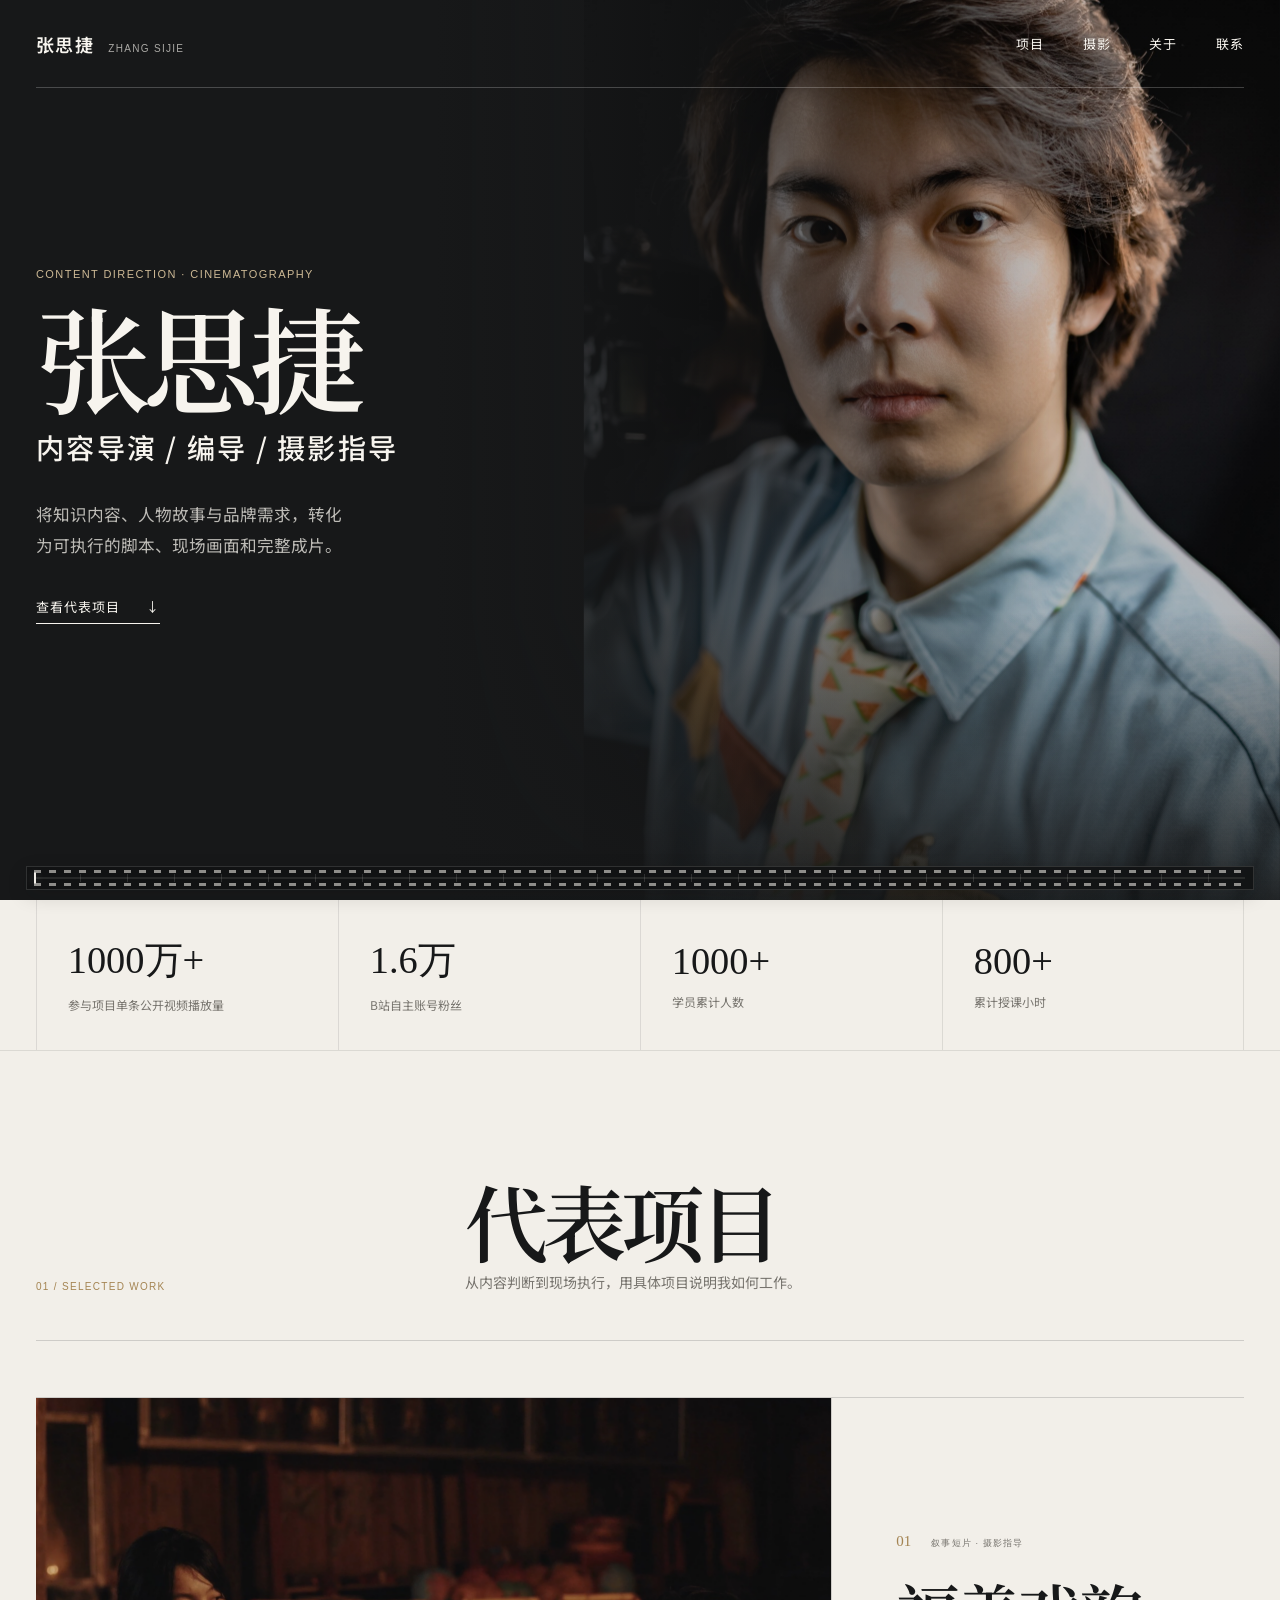
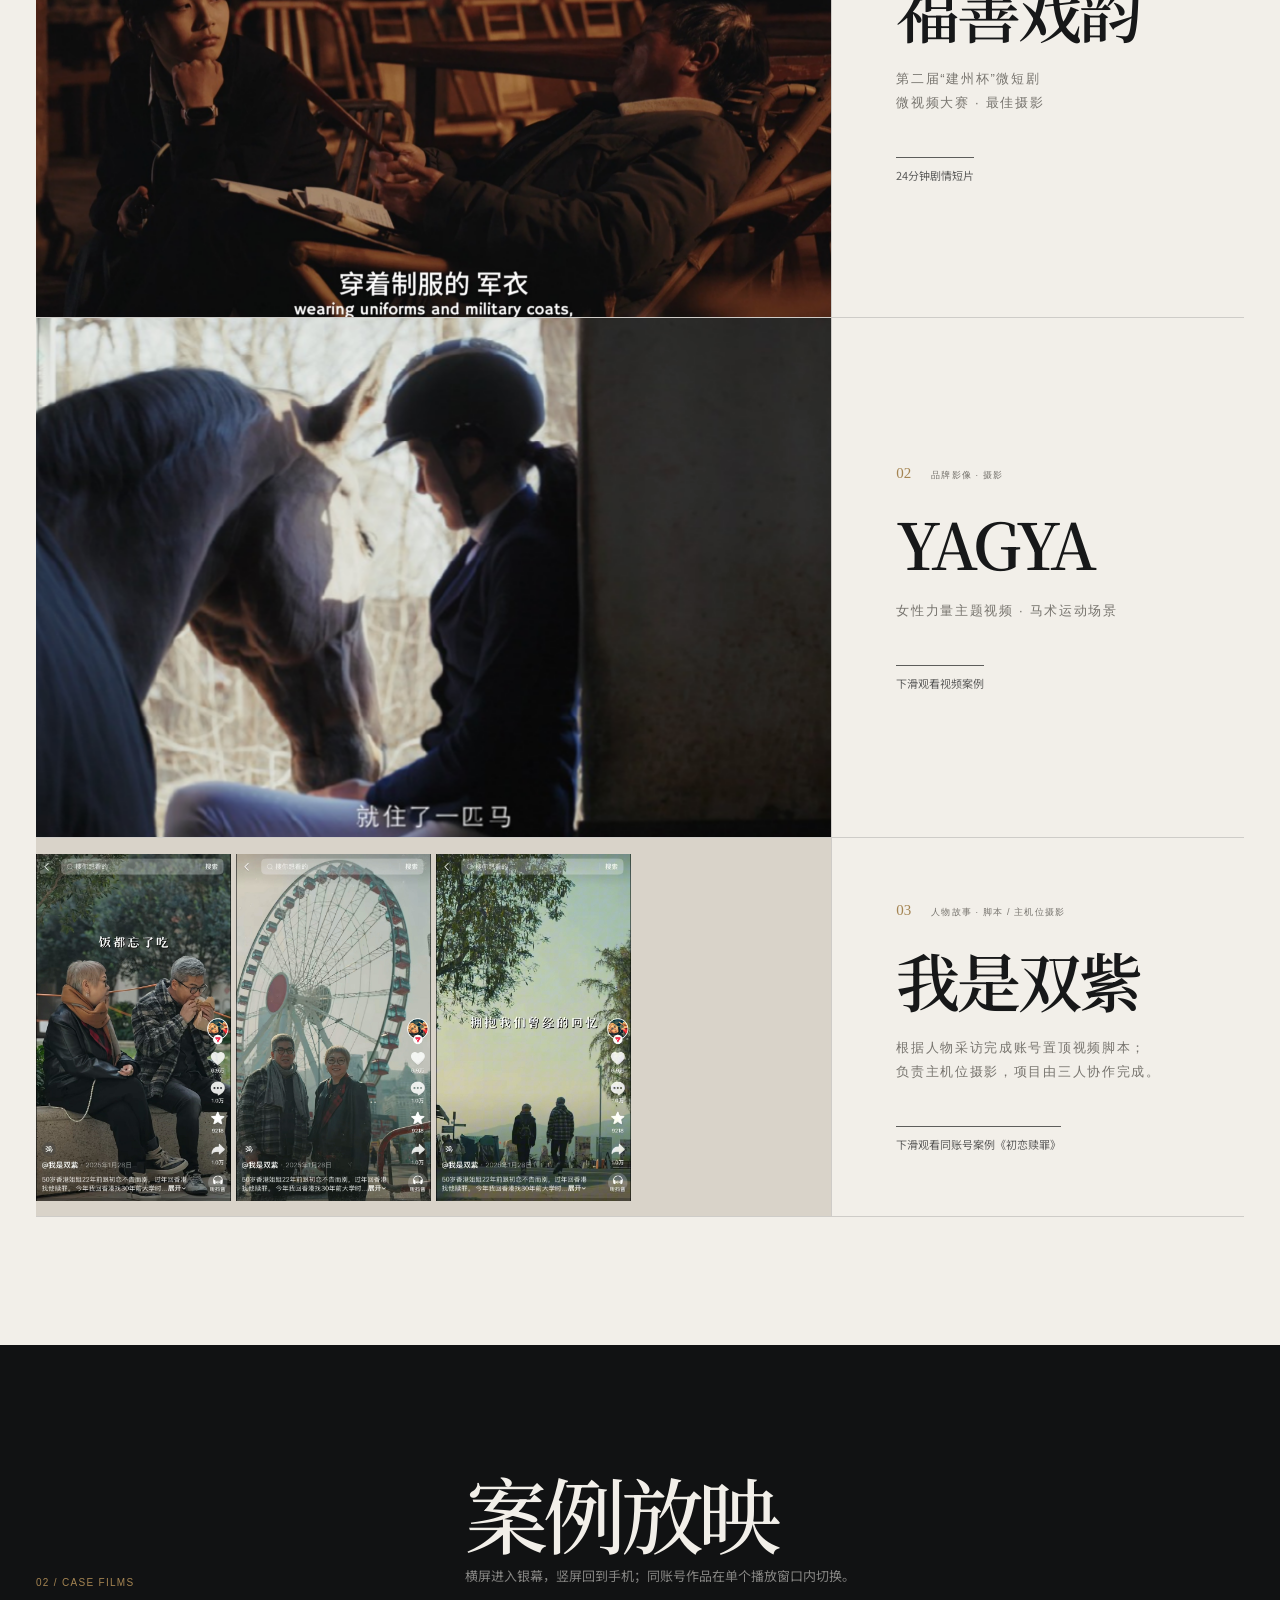
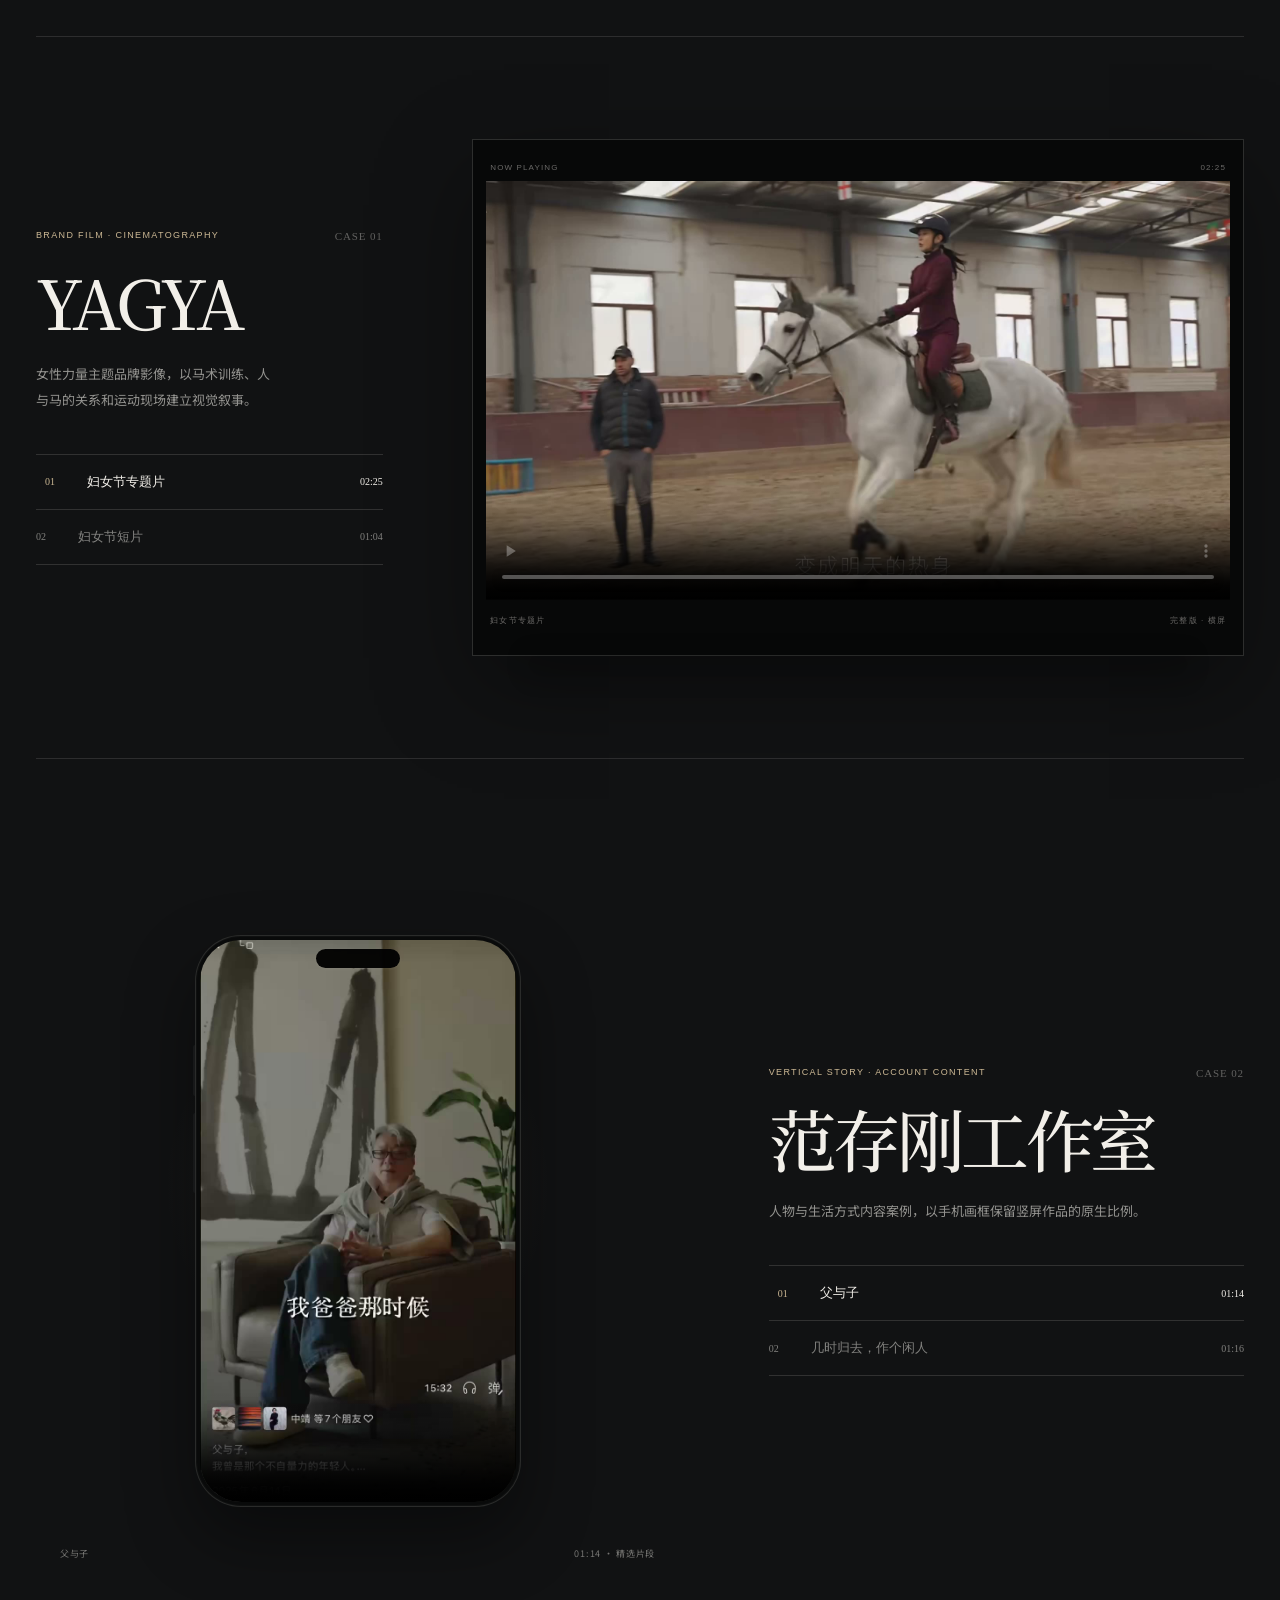
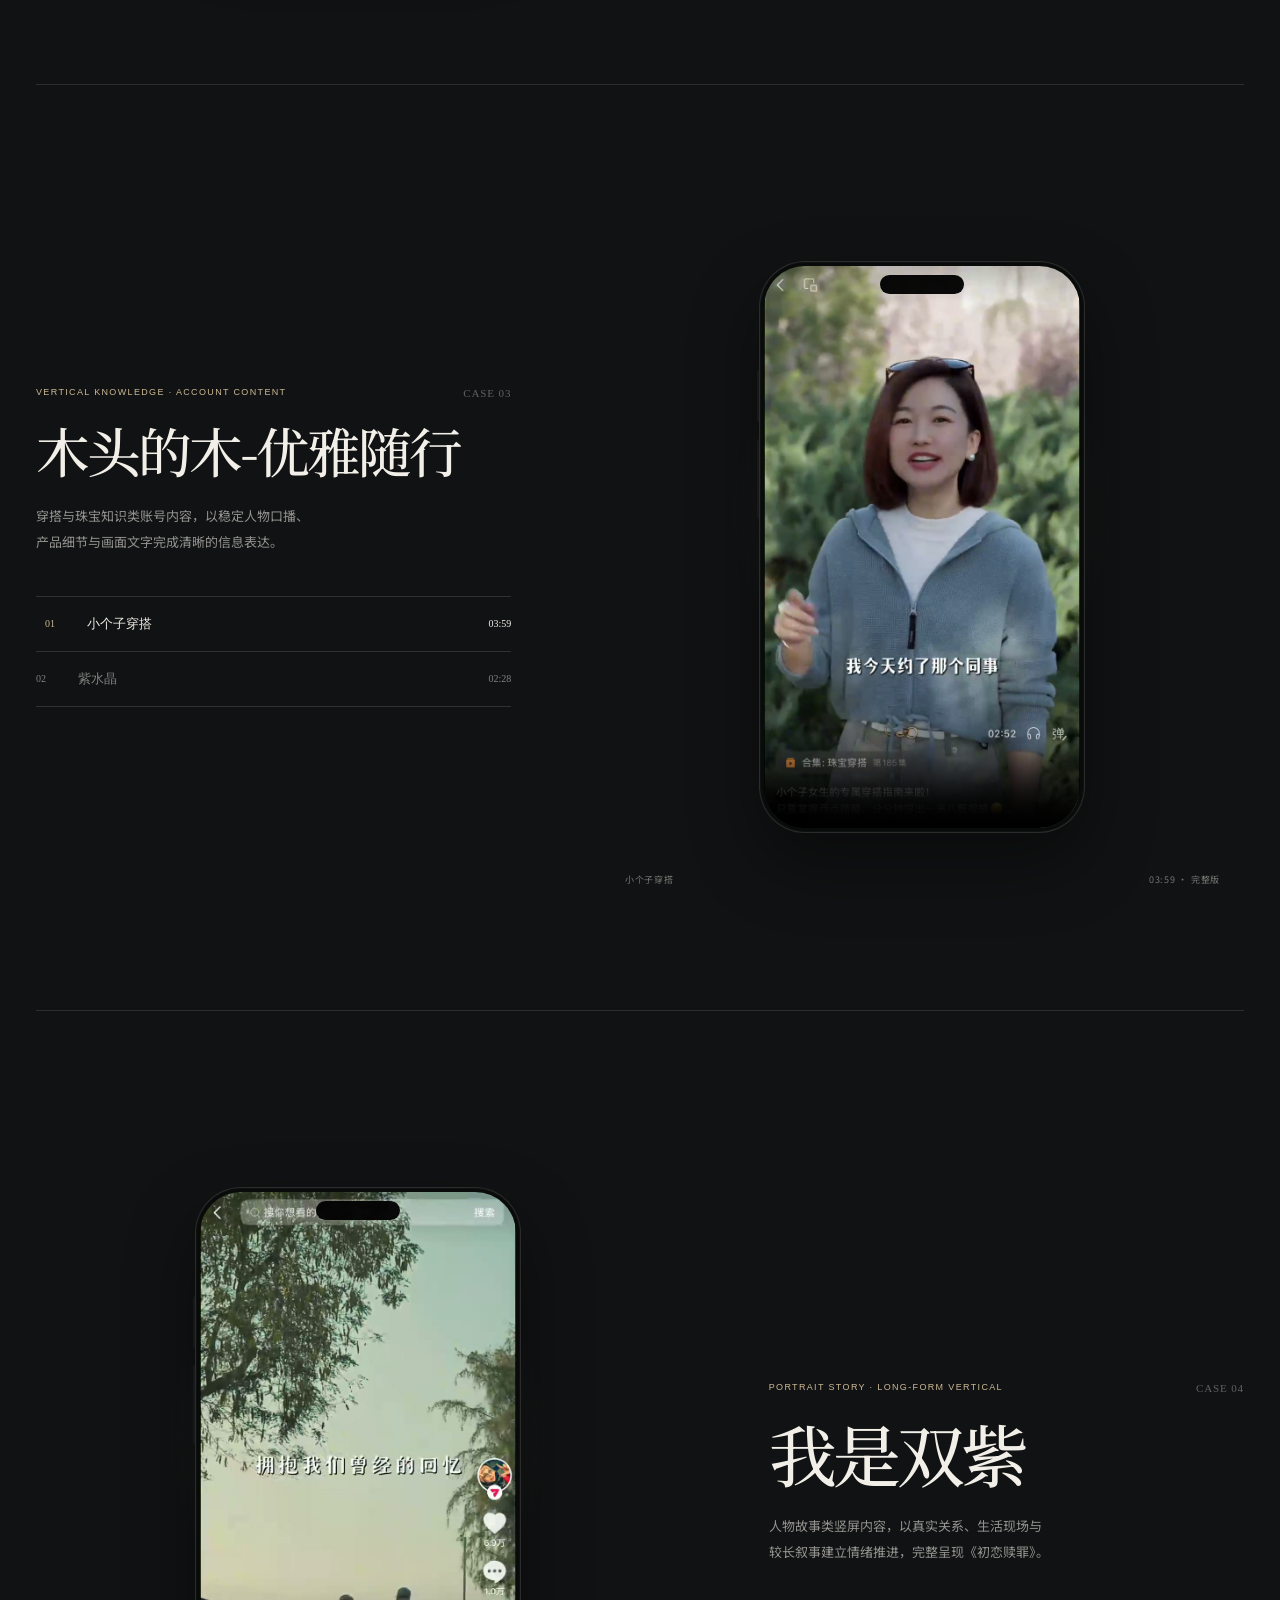
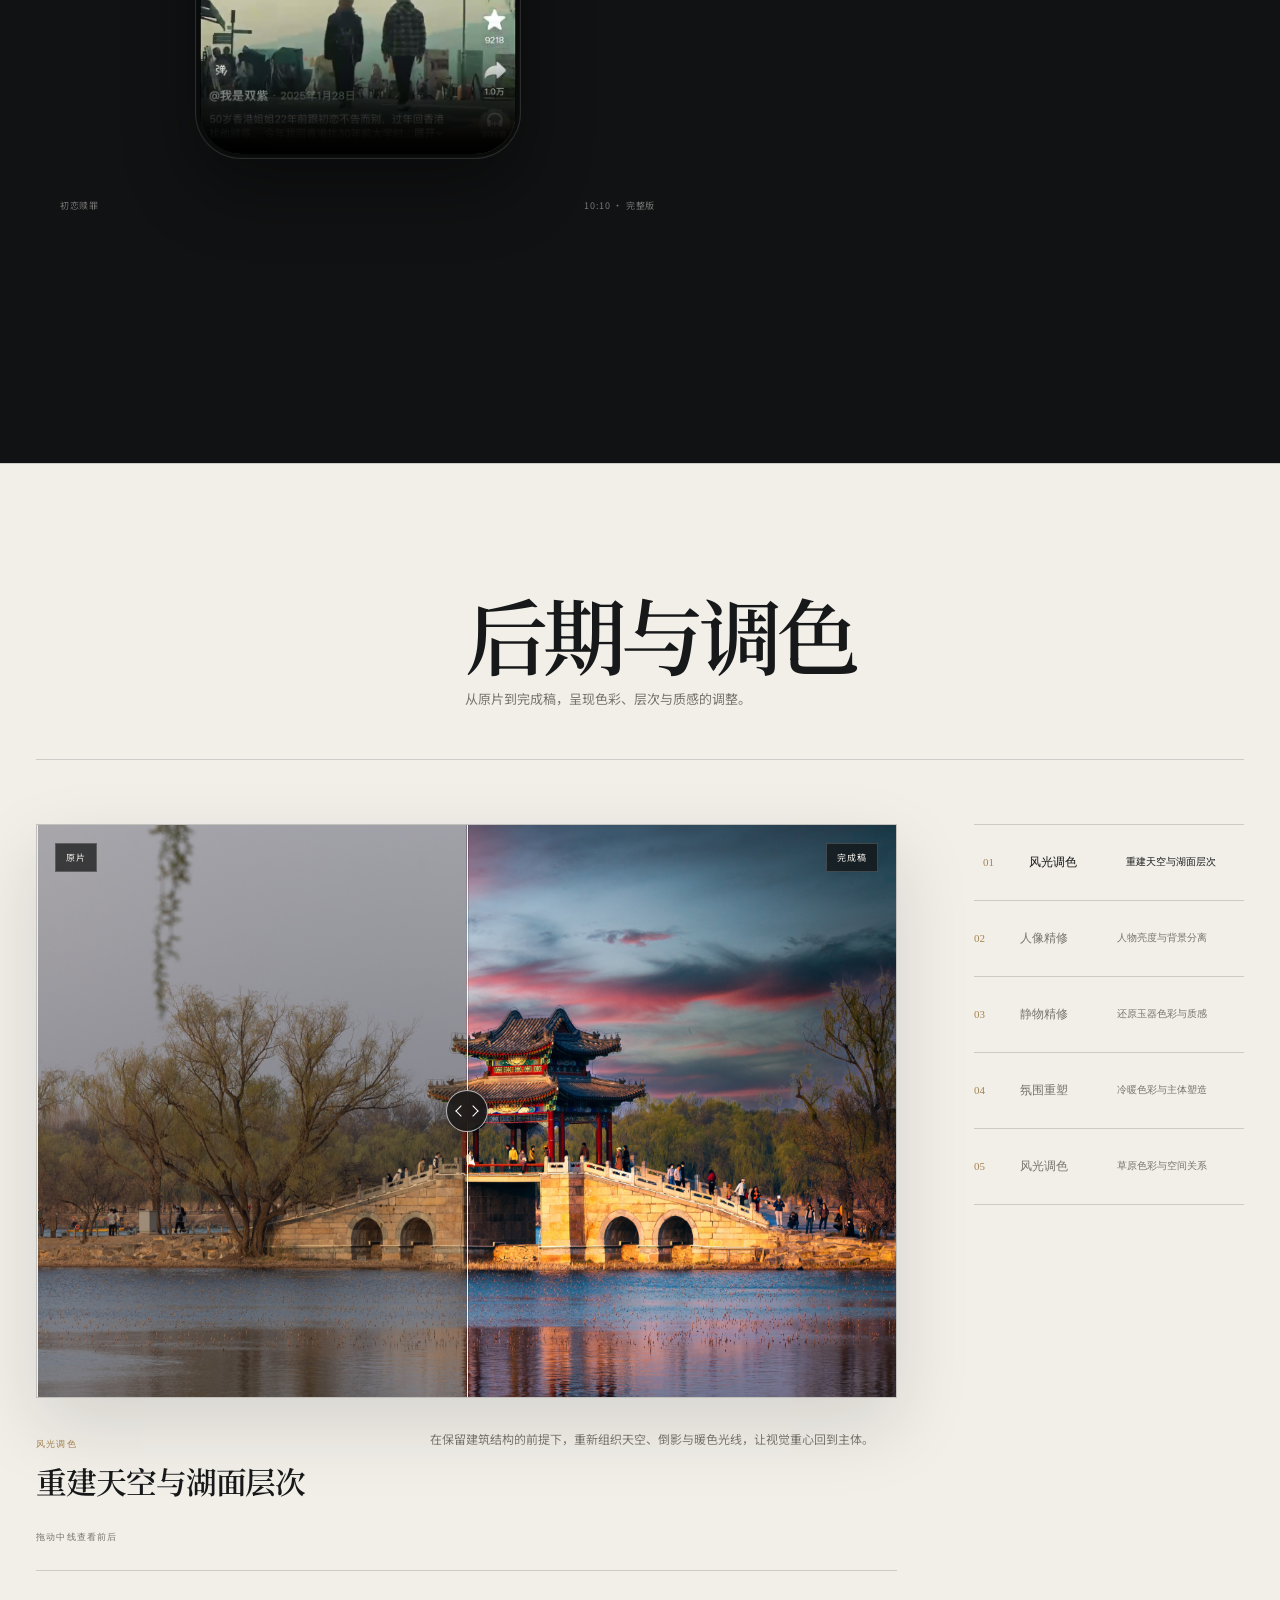
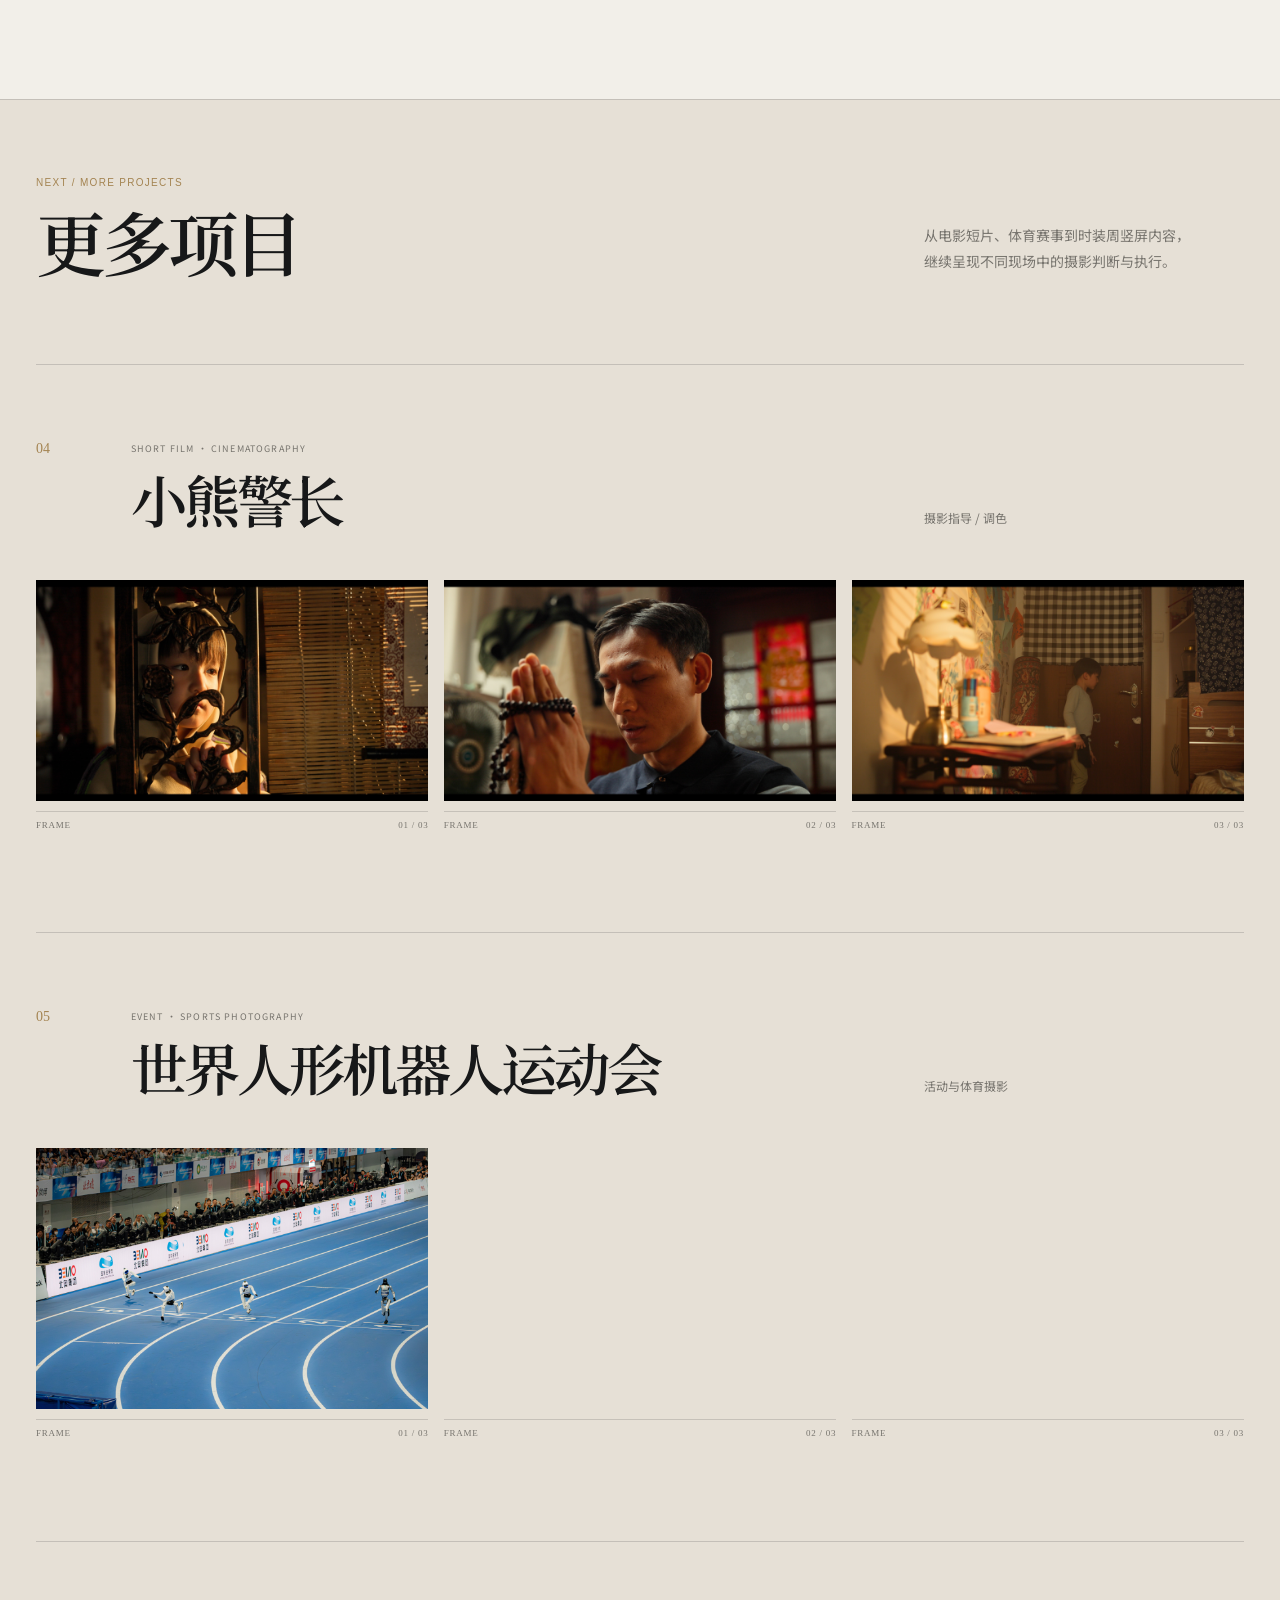
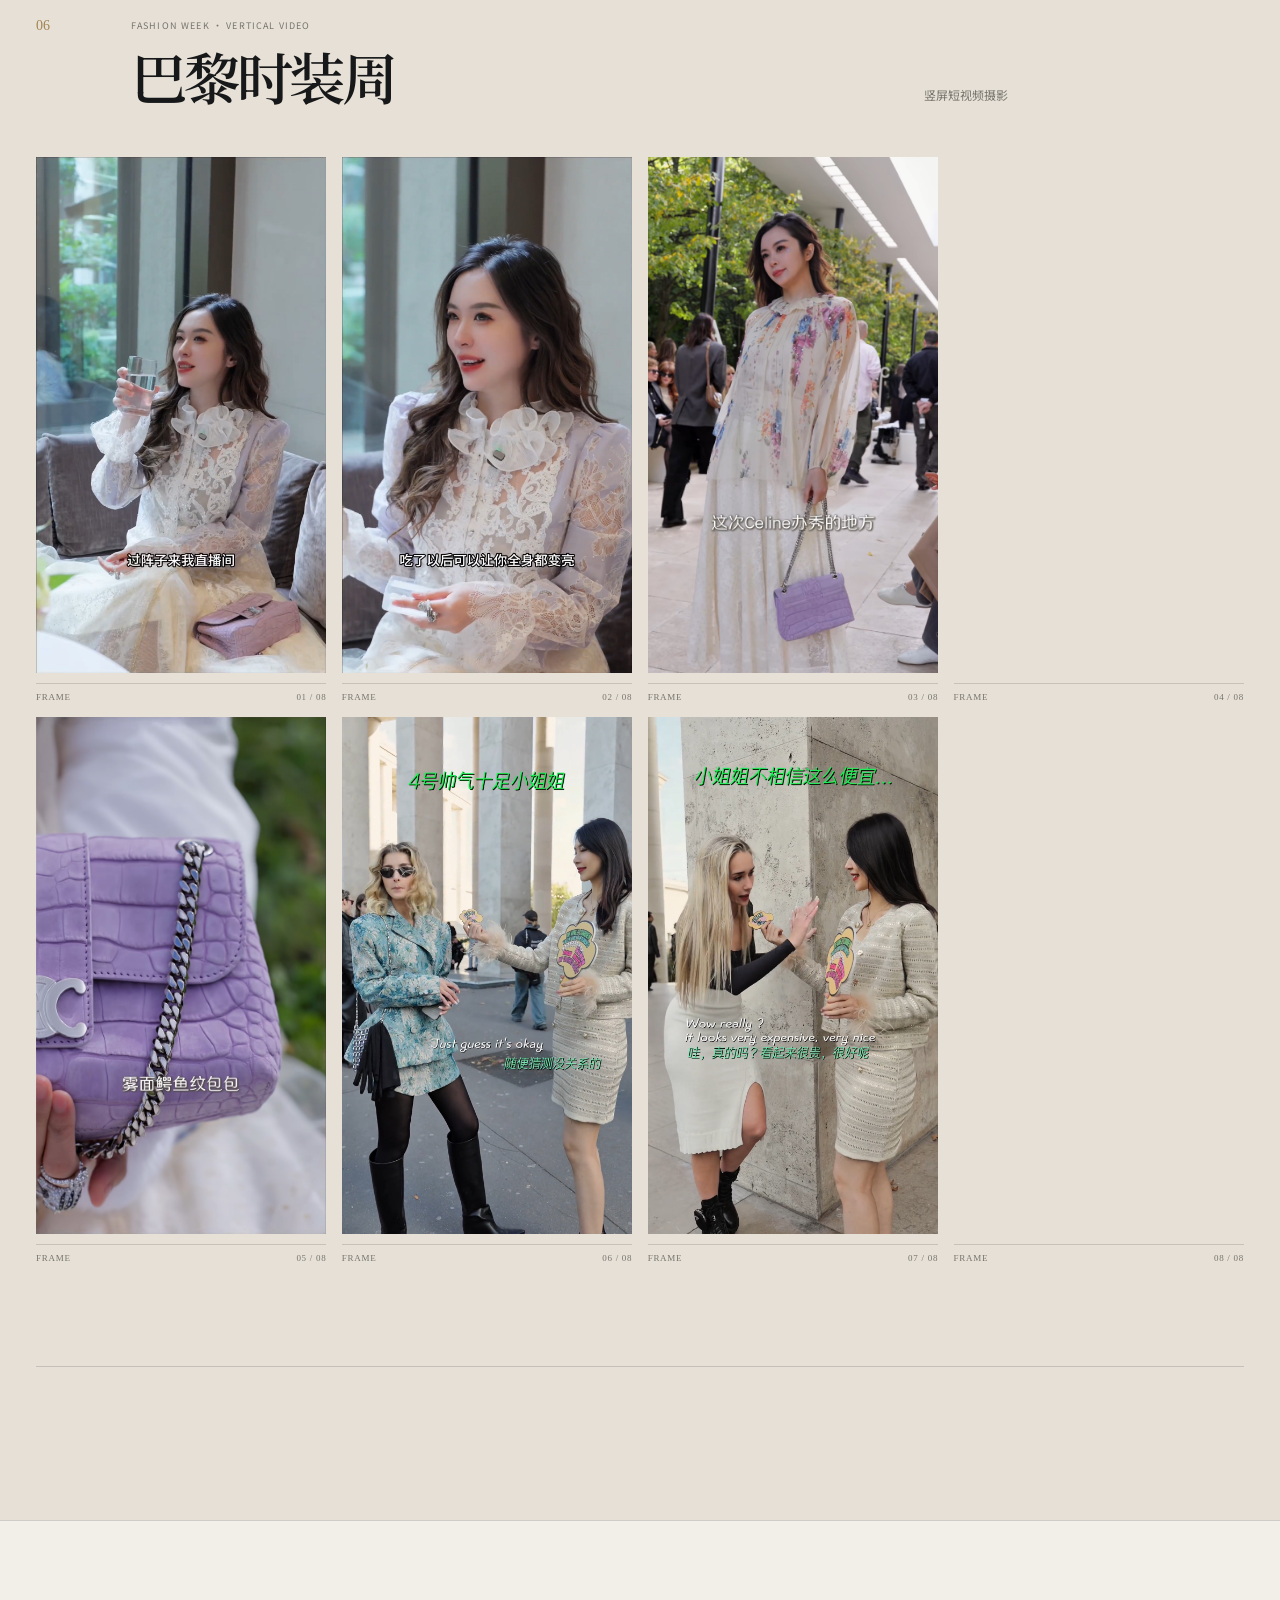
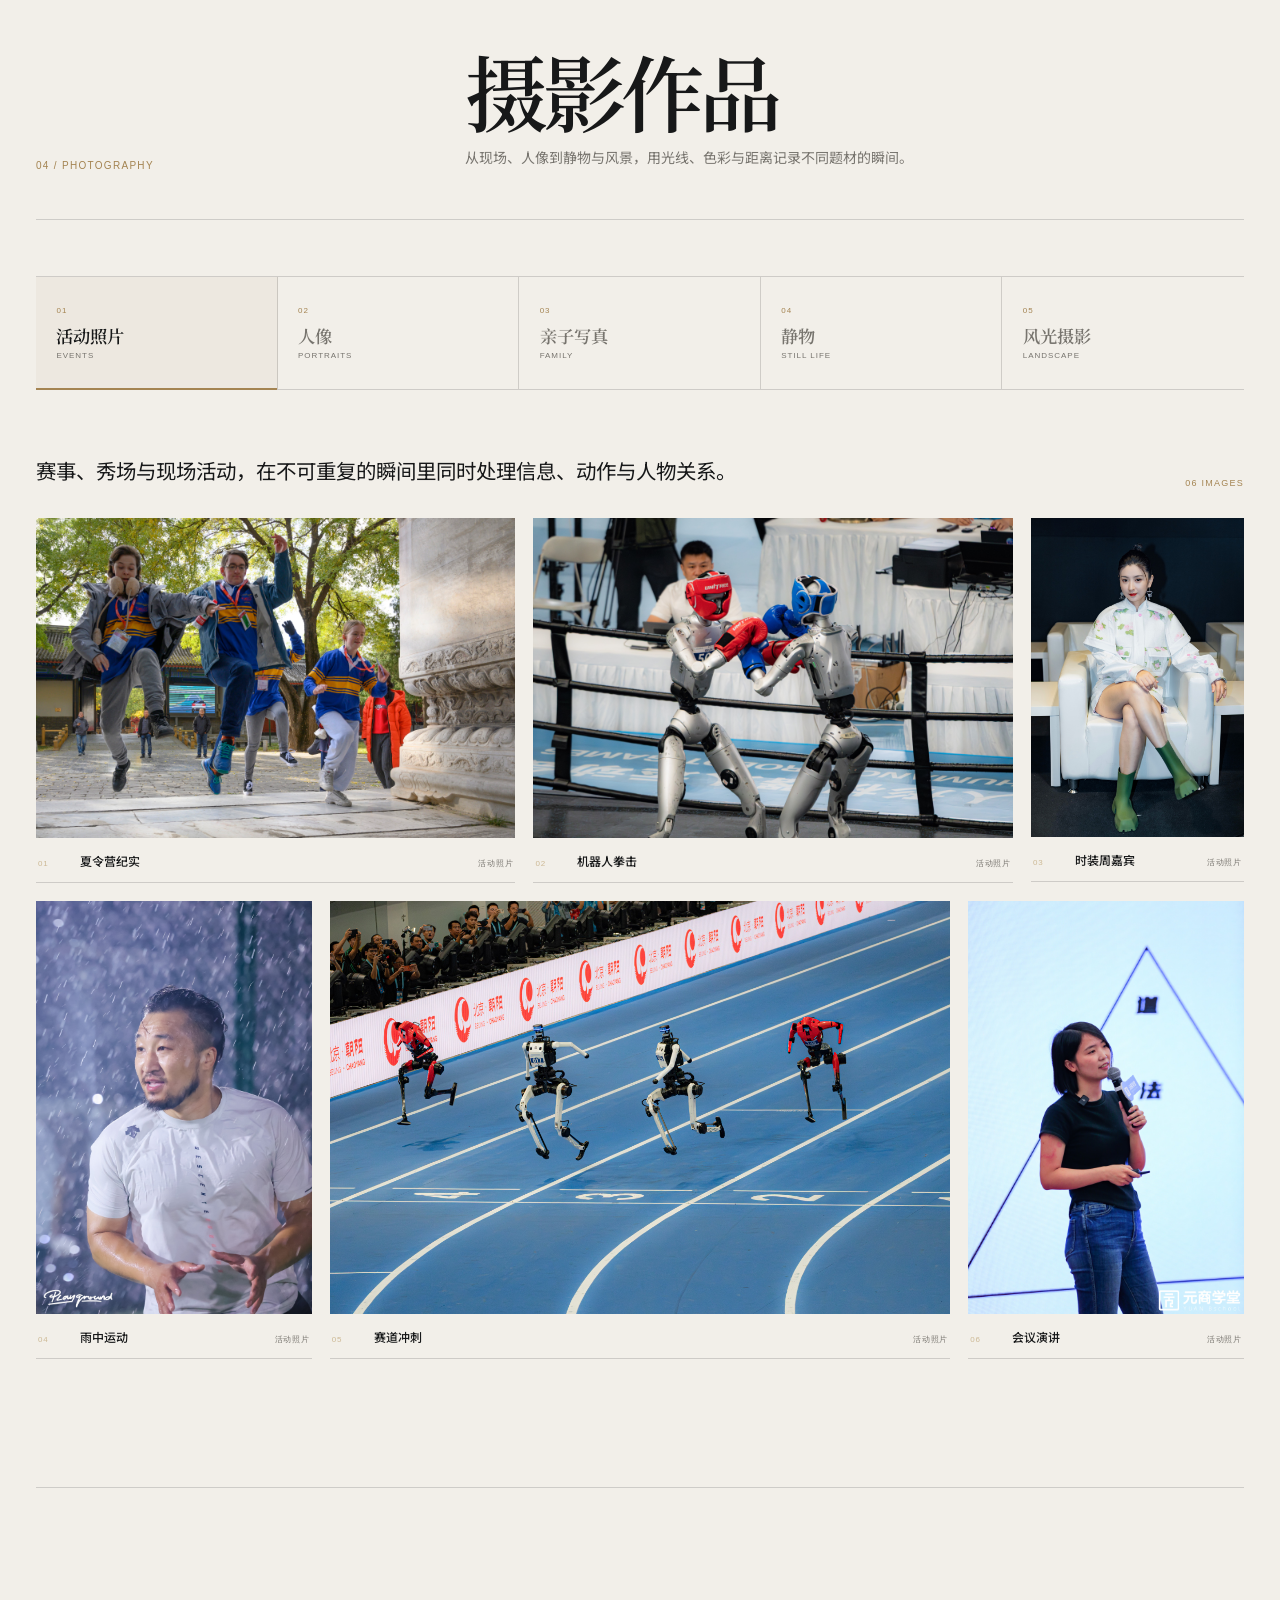
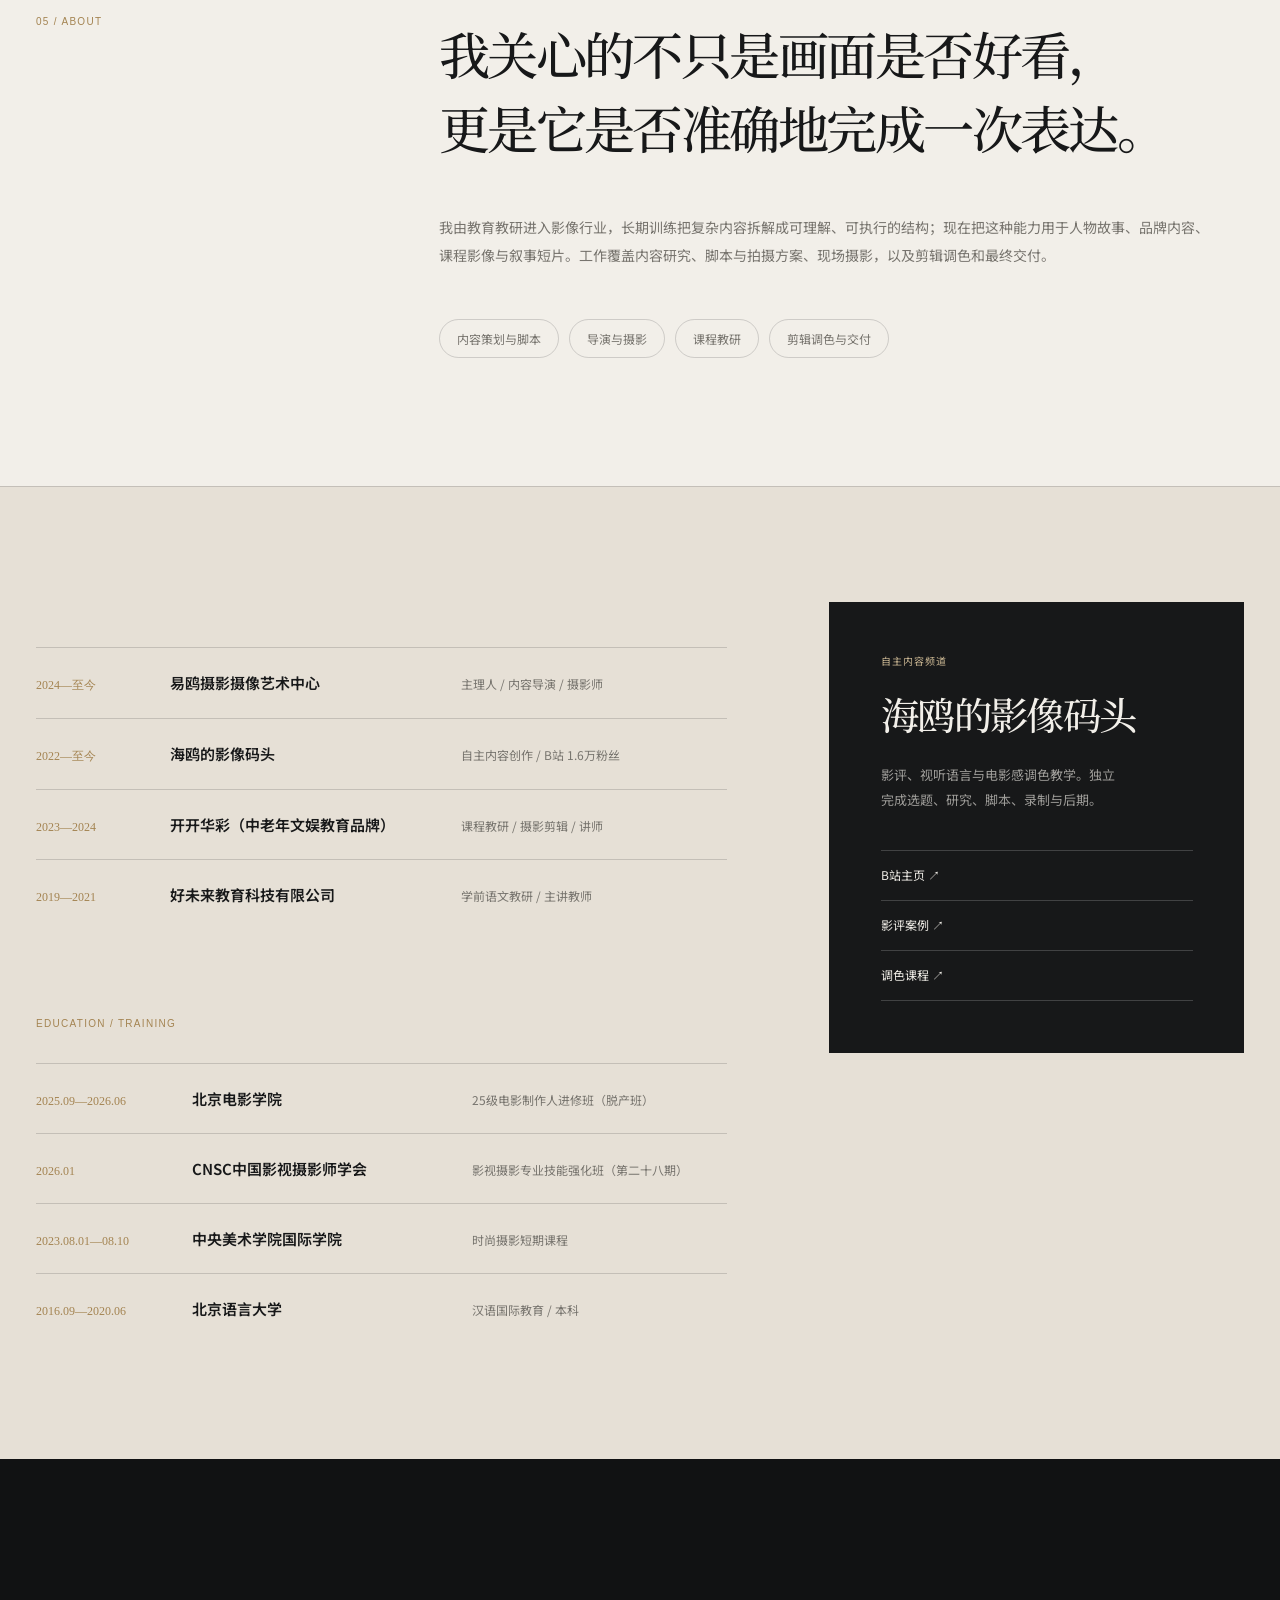
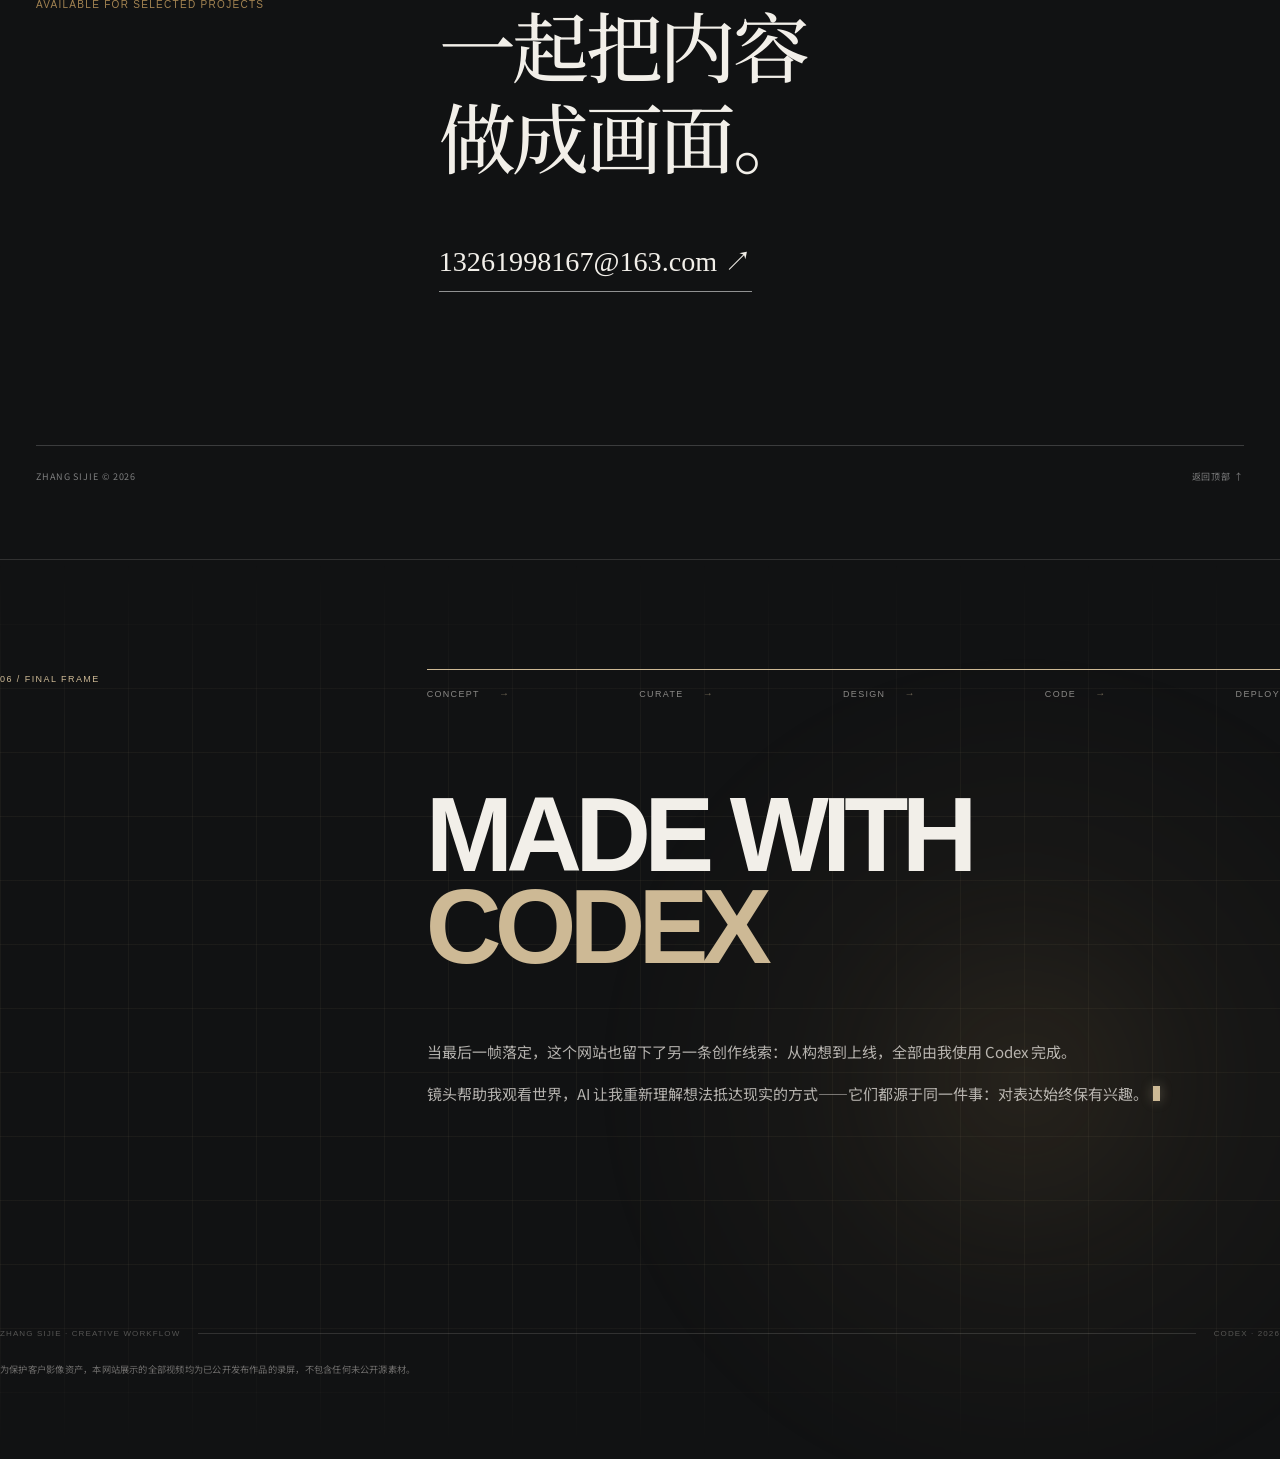
==== commit 6e6b53c7: "Open homepage at top on reload" ====
--- a/index.html
+++ b/index.html
@@ -1 +1 @@
-<!DOCTYPE html><html lang="zh-CN"><head><meta charSet="utf-8"/><link rel="preconnect" href="/" crossorigin=""/><meta name="viewport" content="width=device-width, initial-scale=1"/><link rel="preload" href="/media/portrait-hero.jpg" as="image" fetchPriority="high"/><link rel="preload" href="/media/fushan-feature.jpg" as="image"/><link rel="preload" href="/media/yagya-c-02.jpg" as="image"/><link rel="preload" as="image" href="/media/portfolio/landscape-architecture.jpg"/><link rel="preload" as="image" href="/media/post/architecture-before.jpg"/><link rel="stylesheet" href="/_next/static/chunks/12cn~-47097si.css" data-precedence="next"/><link rel="preload" as="script" fetchPriority="low" href="/_next/static/chunks/10mluhc84.1ee.js"/><script src="/_next/static/chunks/0pbz.j~ornctw.js" async=""></script><script src="/_next/static/chunks/0c_u0uom0kk-9.js" async=""></script><script src="/_next/static/chunks/turbopack-0-2-jyq65k6gh.js" async=""></script><script src="/_next/static/chunks/0b-.ij0mqhtov.js" async=""></script><script src="/_next/static/chunks/17f2ht9wo-phb.js" async=""></script><script src="/_next/static/chunks/0.sqfq4.n10k1.js" async=""></script><meta name="next-size-adjust" content=""/><title>张思捷｜内容导演 · 编导 · 摄影指导</title><meta name="description" content="张思捷个人作品网站：内容导演、编导与摄影指导，展示叙事短片、品牌影像、人物故事及课程内容作品。"/><meta property="og:title" content="张思捷｜内容导演 · 编导 · 摄影指导"/><meta property="og:description" content="内容导演、编导与摄影指导个人作品网站。"/><meta property="og:locale" content="zh_CN"/><meta property="og:image" content="https://sijie-visual.github.io/og.png"/><meta property="og:image:width" content="1672"/><meta property="og:image:height" content="941"/><meta property="og:image:alt" content="张思捷｜内容导演 · 编导 · 摄影指导"/><meta property="og:type" content="website"/><meta name="twitter:card" content="summary_large_image"/><meta name="twitter:title" content="张思捷｜内容导演 · 编导 · 摄影指导"/><meta name="twitter:description" content="内容导演、编导与摄影指导个人作品网站。"/><meta name="twitter:image" content="https://sijie-visual.github.io/og.png"/><link rel="icon" href="/favicon.png"/><script src="/_next/static/chunks/03~yq9q893hmn.js" noModule=""></script></head><body><div hidden=""><!--$--><!--/$--></div><main><section class="hero" id="top"><nav class="site-nav" aria-label="主导航"><a class="brand" href="#top" aria-label="张思捷个人作品网站首页"><span class="brand-cn">张思捷</span><span class="brand-en">ZHANG SIJIE</span></a><div class="nav-links"><a href="#works">项目</a><a href="#photography">摄影</a><a href="#about">关于</a><a href="mailto:13261998167@163.com">联系</a></div></nav><div class="hero-media"><img src="/media/portrait-hero.jpg" alt="张思捷手持摄影机的个人肖像" width="1600" height="2000" fetchPriority="high"/></div><div class="hero-shade" aria-hidden="true"></div><div class="hero-content"><p class="hero-kicker">CONTENT DIRECTION · CINEMATOGRAPHY</p><h1><span>张思捷</span><small>内容导演 / 编导 / 摄影指导</small></h1><p class="hero-intro">将知识内容、人物故事与品牌需求，转化为可执行的脚本、现场画面和完整成片。</p><a class="text-link text-link--light" href="#works">查看代表项目 <span aria-hidden="true">↓</span></a></div><div class="hero-feature"><span>PORTFOLIO · 2026</span><strong>内容导演 × 摄影指导</strong><small>叙事 · 品牌 · 人物 · 知识内容</small></div></section><section class="proof" aria-label="职业数据"><div><strong>1000万+</strong><span>参与项目单条公开视频播放量</span></div><div><strong>1.6万</strong><span>B站自主账号粉丝</span></div><div><strong>1000+</strong><span>学员累计人数</span></div><div><strong>800+</strong><span>累计授课小时</span></div></section><section class="works section-shell" id="works"><div class="section-heading"><p class="section-index">01 / SELECTED WORK</p><div><h2>代表项目</h2><p>从内容判断到现场执行，用具体项目说明我如何工作。</p></div></div><div class="project-grid"><article class="project-card project-card--image"><div class="project-visual project-visual--image project-image"><img src="/media/fushan-feature.jpg" alt="短片《福善戏韵》中人物在木屋内交谈的暖色画面"/></div><div class="project-copy"><div class="project-meta"><span class="project-number">01</span><p class="project-eyebrow">叙事短片 · 摄影指导</p></div><h3>福善戏韵</h3><p class="project-note">第二届“建州杯”微短剧微视频大赛 · 最佳摄影</p><span class="project-action">24分钟剧情短片</span></div></article><article class="project-card project-card--image"><div class="project-visual project-visual--image project-image"><img src="/media/yagya-c-02.jpg" alt="YAGYA 马术服装品牌视频中骑手与白马相处的逆光画面"/></div><div class="project-copy"><div class="project-meta"><span class="project-number">02</span><p class="project-eyebrow">品牌影像 · 摄影</p></div><h3>YAGYA</h3><p class="project-note">女性力量主题视频 · 马术运动场景</p><span class="project-action">下滑观看视频案例</span></div></article><article class="project-card project-card--portrait-series"><div class="project-visual project-visual--portrait-series"><div class="project-series" role="region" aria-label="《初恋赎罪》四张竖屏视频截图，窄屏下可横向浏览" tabindex="0"><figure class="project-series__frame"><img src="/media/shuangzi-project-01.jpg" alt="《初恋赎罪》视频静帧：两位人物坐在长椅上分享食物" width="1320" height="2346" loading="lazy" decoding="async"/></figure><figure class="project-series__frame"><img src="/media/shuangzi-project-02.jpg" alt="《初恋赎罪》视频静帧：两位人物在摩天轮前合影" width="1320" height="2346" loading="lazy" decoding="async"/></figure><figure class="project-series__frame"><img src="/media/shuangzi-project-03.jpg" alt="《初恋赎罪》视频静帧：两位人物并肩走向海边" width="1320" height="2346" loading="lazy" decoding="async"/></figure><figure class="project-series__frame"><img src="/media/shuangzi-project-04.jpg" alt="《初恋赎罪》视频静帧：两位人物坐在船上交谈" width="1320" height="2346" loading="lazy" decoding="async"/></figure></div></div><div class="project-copy"><div class="project-meta"><span class="project-number">03</span><p class="project-eyebrow">人物故事 · 脚本 / 主机位摄影</p></div><h3>我是双紫</h3><p class="project-note">根据人物采访完成账号置顶视频脚本；<br/>负责主机位摄影，项目由三人协作完成。</p><span class="project-action">下滑观看同账号案例《初恋赎罪》</span></div></article></div></section><section class="case-films" id="case-films" aria-labelledby="case-films-title"><div class="section-shell"><header class="case-films__heading"><p class="section-index">02 / CASE FILMS</p><div><h2 id="case-films-title">案例放映</h2><p>横屏进入银幕，竖屏回到手机；同账号作品在单个播放窗口内切换。</p></div></header><article class="film-case film-case--landscape"><div class="film-case__copy"><p class="film-case__eyebrow">BRAND FILM · CINEMATOGRAPHY</p><span class="film-case__number">CASE 01</span><h3>YAGYA</h3><p class="film-case__intro">女性力量主题品牌影像，以马术训练、人与马的关系和运动现场建立视觉叙事。</p><div class="film-selector" role="tablist" aria-label="切换 YAGYA 视频"><button class="is-active" id="yagya-feature-tab" type="button" role="tab" aria-controls="yagya-video-panel" aria-selected="true" tabindex="0"><span>01</span><strong>妇女节专题片</strong><small>02:25</small></button><button id="yagya-short-tab" type="button" role="tab" aria-controls="yagya-video-panel" aria-selected="false" tabindex="-1"><span>02</span><strong>妇女节短片</strong><small>01:04</small></button></div></div><div class="cinema-stage"><div class="cinema-stage__bar"><span>NOW PLAYING</span><span>02:25</span></div><div class="cinema-stage__screen" id="yagya-video-panel" role="tabpanel" aria-labelledby="yagya-feature-tab"><video controls="" playsInline="" preload="metadata" poster="/media/yagya-feature-poster.jpg" aria-label="播放 YAGYA 妇女节专题片"><source src="/media/yagya-womens-day-feature.mp4" type="video/mp4"/>当前浏览器无法播放此视频。</video></div><div class="cinema-stage__caption"><span>妇女节专题片</span><span>完整版 · 横屏</span></div></div></article><article class="film-case film-case--vertical film-case--phone-left"><div class="film-case__copy"><p class="film-case__eyebrow">VERTICAL STORY · ACCOUNT CONTENT</p><span class="film-case__number">CASE 02</span><h3>范存刚工作室</h3><p class="film-case__intro">人物与生活方式内容案例，以手机画框保留竖屏作品的原生比例。</p><div class="film-selector" role="tablist" aria-label="切换范存刚工作室视频"><button class="is-active" id="fan-father-son-tab" type="button" role="tab" aria-controls="fan-studio-video-panel" aria-selected="true" tabindex="0"><span>01</span><strong>父与子</strong><small>01:14</small></button><button id="fan-idle-life-tab" type="button" role="tab" aria-controls="fan-studio-video-panel" aria-selected="false" tabindex="-1"><span>02</span><strong>几时归去，作个闲人</strong><small>01:16</small></button></div></div><div class="phone-stage" id="fan-studio-video-panel" role="tabpanel" aria-labelledby="fan-father-son-tab"><div class="phone-shell"><span class="phone-shell__button phone-shell__button--upper" aria-hidden="true"></span><span class="phone-shell__button phone-shell__button--lower" aria-hidden="true"></span><div class="phone-shell__screen"><span class="phone-shell__island" aria-hidden="true"></span><video controls="" playsInline="" preload="metadata" poster="/media/fan-father-and-son-poster.jpg" aria-label="播放范存刚工作室《父与子》"><source src="/media/fan-father-and-son-preview.mp4" type="video/mp4"/>当前浏览器无法播放此视频。</video></div></div><p class="phone-stage__caption"><span>父与子</span><span>01:14<!-- --> · <!-- -->精选片段</span></p></div></article><article class="film-case film-case--vertical film-case--phone-right"><div class="film-case__copy"><p class="film-case__eyebrow">VERTICAL KNOWLEDGE · ACCOUNT CONTENT</p><span class="film-case__number">CASE 03</span><h3 class="film-case__title--long">木头的木-优雅随行</h3><p class="film-case__intro">穿搭与珠宝知识类账号内容，以稳定人物口播、产品细节与画面文字完成清晰的信息表达。</p><div class="film-selector" role="tablist" aria-label="切换木头的木-优雅随行视频"><button class="is-active" id="mutou-petite-outfit-tab" type="button" role="tab" aria-controls="mutou-elegant-video-panel" aria-selected="true" tabindex="0"><span>01</span><strong>小个子穿搭</strong><small>03:59</small></button><button id="mutou-amethyst-tab" type="button" role="tab" aria-controls="mutou-elegant-video-panel" aria-selected="false" tabindex="-1"><span>02</span><strong>紫水晶</strong><small>02:28</small></button></div></div><div class="phone-stage" id="mutou-elegant-video-panel" role="tabpanel" aria-labelledby="mutou-petite-outfit-tab"><div class="phone-shell"><span class="phone-shell__button phone-shell__button--upper" aria-hidden="true"></span><span class="phone-shell__button phone-shell__button--lower" aria-hidden="true"></span><div class="phone-shell__screen"><span class="phone-shell__island" aria-hidden="true"></span><video controls="" playsInline="" preload="metadata" poster="/media/mutou-petite-outfit-poster.jpg" aria-label="播放木头的木-优雅随行《小个子穿搭》"><source src="/media/mutou-petite-outfit.mp4" type="video/mp4"/>当前浏览器无法播放此视频。</video></div></div><p class="phone-stage__caption"><span>小个子穿搭</span><span>03:59<!-- --> · <!-- -->完整版</span></p></div></article><article class="film-case film-case--vertical film-case--phone-left"><div class="film-case__copy"><p class="film-case__eyebrow">PORTRAIT STORY · LONG-FORM VERTICAL</p><span class="film-case__number">CASE 04</span><h3>我是双紫</h3><p class="film-case__intro">人物故事类竖屏内容，以真实关系、生活现场与较长叙事建立情绪推进，完整呈现《初恋赎罪》。</p></div><div class="phone-stage" id="shuangzi-story-video-panel" role="group" aria-label="我是双紫视频案例"><div class="phone-shell"><span class="phone-shell__button phone-shell__button--upper" aria-hidden="true"></span><span class="phone-shell__button phone-shell__button--lower" aria-hidden="true"></span><div class="phone-shell__screen"><span class="phone-shell__island" aria-hidden="true"></span><video controls="" playsInline="" preload="metadata" poster="/media/shuangzi-first-love-poster.jpg" aria-label="播放我是双紫《初恋赎罪》"><source src="/media/shuangzi-first-love.mp4" type="video/mp4"/>当前浏览器无法播放此视频。</video></div></div><p class="phone-stage__caption"><span>初恋赎罪</span><span>10:10<!-- --> · <!-- -->完整版</span></p></div></article></div></section><section class="post-production" id="post-production" aria-labelledby="post-production-title"><div class="section-shell"><header class="post-production__heading"><p class="section-index">03 / POST PRODUCTION</p><div><h2 id="post-production-title">后期与调色</h2><p>从原片到完成稿，呈现色彩、层次与质感的调整。</p></div></header><div class="post-production__layout"><div class="comparison-workspace"><div class="comparison-stage comparison-stage--landscape" style="--compare-position:50%"><img class="comparison-image comparison-image--after" src="/media/portfolio/landscape-architecture.jpg" alt="湖畔建筑风光照片的调色前后对比"/><div class="comparison-before" aria-hidden="true"><img class="comparison-image" src="/media/post/architecture-before.jpg" alt=""/></div><span class="comparison-label comparison-label--before">原片</span><span class="comparison-label comparison-label--after">完成稿</span><span class="comparison-divider" aria-hidden="true"><i></i></span><input class="comparison-range" type="range" min="0" max="100" step="1" aria-label="拖动查看风光调色原片与完成稿" aria-valuetext="原片显示 50%" value="50"/></div><div class="comparison-copy"><div><span>风光调色</span><h3>重建天空与湖面层次</h3></div><p>在保留建筑结构的前提下，重新组织天空、倒影与暖色光线，让视觉重心回到主体。</p><small>拖动中线查看前后</small></div></div><nav class="comparison-index" aria-label="切换后期案例"><button type="button" aria-pressed="true" class="is-active"><span>01</span><strong>风光调色</strong><small>重建天空与湖面层次</small></button><button type="button" aria-pressed="false"><span>02</span><strong>人像精修</strong><small>人物亮度与背景分离</small></button><button type="button" aria-pressed="false"><span>03</span><strong>静物精修</strong><small>还原玉器色彩与质感</small></button><button type="button" aria-pressed="false"><span>04</span><strong>氛围重塑</strong><small>冷暖色彩与主体塑造</small></button><button type="button" aria-pressed="false"><span>05</span><strong>风光调色</strong><small>草原色彩与空间关系</small></button></nav></div></div></section><section class="archive" id="more-projects" aria-labelledby="archive-title"><div class="section-shell"><div class="archive-heading"><div><p class="section-index">NEXT / MORE PROJECTS</p><h2 id="archive-title">更多项目</h2></div><p>从电影短片、体育赛事到时装周竖屏内容，继续呈现不同现场中的摄影判断与执行。</p></div><div class="archive-projects"><article class="archive-project" id="more-project-04"><header class="archive-project__header"><span class="archive-project__number">04</span><div><p class="archive-project__eyebrow">SHORT FILM · CINEMATOGRAPHY</p><h3>小熊警长</h3></div><p class="archive-project__role">摄影指导 / 调色</p></header><div class="archive-project__gallery archive-project__gallery--landscape"><figure class="archive-frame"><img src="/media/more-projects/bear-01.jpg" alt="《小熊警长》中小熊透过雕花木窗向外张望的暖色静帧" width="1920" height="1080" loading="lazy" decoding="async"/><figcaption><span>FRAME</span><span>01<!-- --> /<!-- --> <!-- -->03</span></figcaption></figure><figure class="archive-frame"><img src="/media/more-projects/bear-02.jpg" alt="《小熊警长》影像静帧：角色在室内场景中的画面" width="1920" height="1080" loading="lazy" decoding="async"/><figcaption><span>FRAME</span><span>02<!-- --> /<!-- --> <!-- -->03</span></figcaption></figure><figure class="archive-frame"><img src="/media/more-projects/bear-03.jpg" alt="《小熊警长》影像静帧：角色与场景光影画面" width="1920" height="1080" loading="lazy" decoding="async"/><figcaption><span>FRAME</span><span>03<!-- --> /<!-- --> <!-- -->03</span></figcaption></figure></div></article><article class="archive-project" id="more-project-05"><header class="archive-project__header"><span class="archive-project__number">05</span><div><p class="archive-project__eyebrow">EVENT · SPORTS PHOTOGRAPHY</p><h3 class="archive-project__title--long"><span>世界人形</span><span>机器人运动会</span></h3></div><p class="archive-project__role">活动与体育摄影</p></header><div class="archive-project__gallery archive-project__gallery--landscape"><figure class="archive-frame"><img src="/media/more-projects/robots-01.jpg" alt="世界人形机器人运动会跑道比赛现场，多台机器人冲向终点" width="2400" height="1600" loading="lazy" decoding="async"/><figcaption><span>FRAME</span><span>01<!-- --> /<!-- --> <!-- -->03</span></figcaption></figure><figure class="archive-frame"><img src="/media/more-projects/robots-02.jpg" alt="世界人形机器人运动会机器人拳击比赛现场" width="2400" height="1600" loading="lazy" decoding="async"/><figcaption><span>FRAME</span><span>02<!-- --> /<!-- --> <!-- -->03</span></figcaption></figure><figure class="archive-frame"><img src="/media/more-projects/robots-03.jpg" alt="世界人形机器人运动会比赛现场摄影" width="2400" height="1600" loading="lazy" decoding="async"/><figcaption><span>FRAME</span><span>03<!-- --> /<!-- --> <!-- -->03</span></figcaption></figure></div></article><article class="archive-project" id="more-project-06"><header class="archive-project__header"><span class="archive-project__number">06</span><div><p class="archive-project__eyebrow">FASHION WEEK · VERTICAL VIDEO</p><h3>巴黎时装周</h3></div><p class="archive-project__role">竖屏短视频摄影</p></header><div class="archive-project__gallery archive-project__gallery--portrait"><figure class="archive-frame"><img src="/media/more-projects/paris-01.jpg" alt="巴黎时装周竖屏内容静帧：身着白色礼服的嘉宾" width="1076" height="1912" loading="lazy" decoding="async"/><figcaption><span>FRAME</span><span>01<!-- --> /<!-- --> <!-- -->08</span></figcaption></figure><figure class="archive-frame"><img src="/media/more-projects/paris-02.jpg" alt="巴黎时装周竖屏内容静帧二" width="1076" height="1912" loading="lazy" decoding="async"/><figcaption><span>FRAME</span><span>02<!-- --> /<!-- --> <!-- -->08</span></figcaption></figure><figure class="archive-frame"><img src="/media/more-projects/paris-03.jpg" alt="巴黎时装周竖屏内容静帧三" width="1440" height="2560" loading="lazy" decoding="async"/><figcaption><span>FRAME</span><span>03<!-- --> /<!-- --> <!-- -->08</span></figcaption></figure><figure class="archive-frame"><img src="/media/more-projects/paris-04.jpg" alt="巴黎时装周竖屏内容静帧四" width="1440" height="2560" loading="lazy" decoding="async"/><figcaption><span>FRAME</span><span>04<!-- --> /<!-- --> <!-- -->08</span></figcaption></figure><figure class="archive-frame"><img src="/media/more-projects/paris-05.jpg" alt="巴黎时装周竖屏内容静帧五" width="1434" height="2549" loading="lazy" decoding="async"/><figcaption><span>FRAME</span><span>05<!-- --> /<!-- --> <!-- -->08</span></figcaption></figure><figure class="archive-frame"><img src="/media/more-projects/paris-06.jpg" alt="巴黎时装周竖屏内容静帧六" width="1080" height="1920" loading="lazy" decoding="async"/><figcaption><span>FRAME</span><span>06<!-- --> /<!-- --> <!-- -->08</span></figcaption></figure><figure class="archive-frame"><img src="/media/more-projects/paris-07.jpg" alt="巴黎时装周竖屏内容静帧七" width="1080" height="1920" loading="lazy" decoding="async"/><figcaption><span>FRAME</span><span>07<!-- --> /<!-- --> <!-- -->08</span></figcaption></figure><figure class="archive-frame"><img src="/media/more-projects/paris-08.jpg" alt="巴黎时装周竖屏内容静帧八" width="1436" height="2555" loading="lazy" decoding="async"/><figcaption><span>FRAME</span><span>08<!-- --> /<!-- --> <!-- -->08</span></figcaption></figure></div></article></div></div></section><section class="photography" id="photography" aria-labelledby="photography-title"><div class="section-shell"><header class="photo-heading"><p class="section-index">04 / PHOTOGRAPHY</p><div><h2 id="photography-title">摄影作品</h2><p>从现场、人像到静物与风景，用光线、色彩与距离记录不同题材的瞬间。</p></div></header><nav class="photo-categories" aria-label="切换摄影作品分类"><button type="button" aria-pressed="true" class="is-active"><span>01</span><strong>活动照片</strong><small>EVENTS</small></button><button type="button" aria-pressed="false"><span>02</span><strong>人像</strong><small>PORTRAITS</small></button><button type="button" aria-pressed="false"><span>03</span><strong>亲子写真</strong><small>FAMILY</small></button><button type="button" aria-pressed="false"><span>04</span><strong>静物</strong><small>STILL LIFE</small></button><button type="button" aria-pressed="false"><span>05</span><strong>风光摄影</strong><small>LANDSCAPE</small></button></nav><div class="photo-category-intro"><p>赛事、秀场与现场活动，在不可重复的瞬间里同时处理信息、动作与人物关系。</p><span>06<!-- --> IMAGES</span></div><div class="photo-editorial-grid photo-editorial-grid--6"><div class="photo-editorial-row"><figure class="gallery-figure" style="flex-grow:1.5"><img src="/media/portfolio/event-camp.jpg" alt="夏令营学生在古建院落中集体跳跃" width="3" height="2" loading="lazy" decoding="async"/><figcaption><span>01</span><strong>夏令营纪实</strong><small>活动照片</small></figcaption></figure><figure class="gallery-figure" style="flex-grow:1.5"><img src="/media/portfolio/event-boxing.jpg" alt="世界人形机器人运动会中两台机器人在拳击台对抗" width="3" height="2" loading="lazy" decoding="async"/><figcaption><span>02</span><strong>机器人拳击</strong><small>活动照片</small></figcaption></figure><figure class="gallery-figure" style="flex-grow:0.6666666666666666"><img src="/media/portfolio/event-fashion-week.jpg" alt="中国国际时装周现场的白色造型人物肖像" width="2" height="3" loading="lazy" decoding="async"/><figcaption><span>03</span><strong>时装周嘉宾</strong><small>活动照片</small></figcaption></figure></div><div class="photo-editorial-row"><figure class="gallery-figure" style="flex-grow:0.6666666666666666"><img src="/media/portfolio/event-rain.jpg" alt="夜间强降雨中的运动员近景" width="2" height="3" loading="lazy" decoding="async"/><figcaption><span>04</span><strong>雨中运动</strong><small>活动照片</small></figcaption></figure><figure class="gallery-figure" style="flex-grow:1.5"><img src="/media/portfolio/event-track.jpg" alt="世界人形机器人运动会赛道冲刺现场" width="3" height="2" loading="lazy" decoding="async"/><figcaption><span>05</span><strong>赛道冲刺</strong><small>活动照片</small></figcaption></figure><figure class="gallery-figure" style="flex-grow:0.6666666666666666"><img src="/media/portfolio/event-business.jpg" alt="商业会议中手持麦克风演讲的讲者" width="2" height="3" loading="lazy" decoding="async"/><figcaption><span>06</span><strong>会议演讲</strong><small>活动照片</small></figcaption></figure></div></div></div></section><section class="about-preview section-shell" id="about"><p class="section-index">05 / ABOUT</p><div><p class="about-lead">我关心的不只是<span class="text-phrase">画面是否好看</span>，<span class="text-phrase">更是它</span><span class="text-phrase">是否准确地完成一次表达</span>。</p><div class="about-copy"><p>我由教育教研进入影像行业，长期训练<span class="text-phrase">把复杂内容拆解</span>成可理解、可执行的结构；现在把<span class="text-phrase">这种能力</span>用于<span class="text-phrase">人物故事</span>、<span class="text-phrase">品牌内容</span>、<span class="text-phrase">课程影像</span>与<span class="text-phrase">叙事短片</span>。工作覆盖<span class="text-phrase">内容研究</span>、脚本与<span class="text-phrase">拍摄方案</span>、<span class="text-phrase">现场摄影</span>，以及<span class="text-phrase">剪辑调色</span>和<span class="text-phrase">最终交付</span>。</p></div><div class="capabilities" aria-label="主要能力"><span>内容策划与脚本</span><span>导演与摄影</span><span>课程教研</span><span>剪辑调色与交付</span></div></div></section><section class="profile-band"><div class="section-shell profile-grid"><div class="profile-history"><div class="timeline"><p class="section-index">EXPERIENCE / SELECTED</p><div class="timeline-row"><span>2024—至今</span><strong>易鸥摄影摄像艺术中心</strong><p>主理人 / 内容导演 / 摄影师</p></div><div class="timeline-row"><span>2022—至今</span><strong>海鸥的影像码头</strong><p>自主内容创作 / B站 1.6万粉丝</p></div><div class="timeline-row"><span>2023—2024</span><strong>开开华彩（中老年文娱教育品牌）</strong><p>课程教研 / 摄影剪辑 / 讲师</p></div><div class="timeline-row"><span>2019—2021</span><strong>好未来教育科技有限公司</strong><p>学前语文教研 / 主讲教师</p></div></div><div class="timeline timeline--education" aria-label="教育与进修"><p class="section-index">EDUCATION / TRAINING</p><div class="timeline-row"><span>2025.09—2026.06</span><strong>北京电影学院</strong><p>25级电影制作人进修班（脱产班）</p></div><div class="timeline-row"><span>2026.01</span><strong>CNSC中国影视摄影师学会</strong><p>影视摄影专业技能强化班（第二十八期）</p></div><div class="timeline-row"><span>2023.08.01—08.10</span><strong>中央美术学院国际学院</strong><p>时尚摄影短期课程</p></div><div class="timeline-row"><span>2016.09—2020.06</span><strong>北京语言大学</strong><p>汉语国际教育 / 本科</p></div></div></div><aside class="channel-card"><p>自主内容频道</p><h2>海鸥的影像码头</h2><span>影评、视听语言与电影感调色教学。独立完成选题、研究、脚本、录制与后期。</span><div class="channel-links"><a href="https://space.bilibili.com/345582559" target="_blank" rel="noreferrer">B站主页 ↗</a><a href="https://www.bilibili.com/video/BV11Bu2zLEDH/" target="_blank" rel="noreferrer">影评案例 ↗</a><a href="https://www.bilibili.com/video/BV1Hg411t7JQ/" target="_blank" rel="noreferrer">调色课程 ↗</a></div></aside></div></section><footer class="site-footer"><div class="section-shell footer-grid"><p class="section-index">AVAILABLE FOR SELECTED PROJECTS</p><div><h2><span class="footer-title-line">一起把内容</span><span class="footer-title-line">做成画面。</span></h2><a class="footer-mail" href="mailto:13261998167@163.com">13261998167@163.com ↗</a></div></div><div class="section-shell footer-meta"><span>ZHANG SIJIE © 2026</span><a href="#top">返回顶部 ↑</a></div></footer><section class="codex-end" id="made-with-codex" aria-labelledby="codex-end-title"><div class="codex-end__ambient" aria-hidden="true"></div><div class="section-shell codex-end__inner"><div class="codex-end__grid"><p class="codex-end__index">06 / FINAL FRAME</p><div class="codex-end__stage"><div class="codex-end__workflow" role="img" aria-label="创作流程：构想、筛选、设计、编码、部署"><span class="codex-end__workflow-track" aria-hidden="true"><i></i></span><div class="codex-end__workflow-steps" aria-hidden="true"><span>CONCEPT</span><span>CURATE</span><span>DESIGN</span><span>CODE</span><span>DEPLOY</span></div></div><div class="codex-end__title-mask"><h2 id="codex-end-title"><span>MADE WITH</span><span>CODEX</span></h2></div><div class="codex-end__copy"><p>当最后一帧落定，这个网站也留下了另一条创作线索：从构想到上线，全部由我使用 Codex 完成。</p><p>镜头帮助我观看世界，AI 让我重新理解想法抵达现实的方式——它们都源于同一件事：对表达始终保有兴趣。<span class="codex-end__cursor" aria-hidden="true"></span></p></div></div></div><div class="codex-end__signature"><span aria-hidden="true">ZHANG SIJIE · CREATIVE WORKFLOW</span><i aria-hidden="true"></i><span aria-hidden="true">CODEX · 2026</span><p class="codex-end__asset-note">为保护客户影像资产，本网站展示的全部视频均为已公开发布作品的录屏，不包含任何未公开源素材。</p></div></div></section><div class="film-progress" aria-hidden="true"><div class="film-progress__strip"><span class="film-progress__frames"></span><span class="film-progress__timeline"><i class="film-progress__fill"></i><i class="film-progress__playhead"></i></span></div></div></main><!--$--><!--/$--><script src="/_next/static/chunks/10mluhc84.1ee.js" id="_R_" async=""></script><script>(self.__next_f=self.__next_f||[]).push([0])</script><script>self.__next_f.push([1,"1:\"$Sreact.fragment\"\n2:I[11968,[\"/_next/static/chunks/0b-.ij0mqhtov.js\",\"/_next/static/chunks/17f2ht9wo-phb.js\"],\"default\"]\n3:I[87804,[\"/_next/static/chunks/0b-.ij0mqhtov.js\",\"/_next/static/chunks/17f2ht9wo-phb.js\"],\"default\"]\n16:I[21480,[\"/_next/static/chunks/0b-.ij0mqhtov.js\",\"/_next/static/chunks/17f2ht9wo-phb.js\"],\"default\",1]\n:HL[\"/_next/static/chunks/12cn~-47097si.css\",\"style\"]\n:HC[\"/\",\"\"]\n:HL[\"/media/portrait-hero.jpg\",\"image\",{\"fetchPriority\":\"high\"}]\n:HL[\"/media/fushan-feature.jpg\",\"image\"]\n"])</script><script>self.__next_f.push([1,"0:{\"P\":null,\"c\":[\"\",\"\"],\"q\":\"\",\"i\":false,\"f\":[[[\"\",{\"children\":[\"__PAGE__\",{}]},\"$undefined\",\"$undefined\",16],[[\"$\",\"$1\",\"c\",{\"children\":[[[\"$\",\"link\",\"0\",{\"rel\":\"stylesheet\",\"href\":\"/_next/static/chunks/12cn~-47097si.css\",\"precedence\":\"next\",\"crossOrigin\":\"$undefined\",\"nonce\":\"$undefined\"}],[\"$\",\"script\",\"script-0\",{\"src\":\"/_next/static/chunks/0b-.ij0mqhtov.js\",\"async\":true,\"nonce\":\"$undefined\"}],[\"$\",\"script\",\"script-1\",{\"src\":\"/_next/static/chunks/17f2ht9wo-phb.js\",\"async\":true,\"nonce\":\"$undefined\"}]],[\"$\",\"html\",null,{\"lang\":\"zh-CN\",\"children\":[\"$\",\"body\",null,{\"children\":[\"$\",\"$L2\",null,{\"parallelRouterKey\":\"children\",\"error\":\"$undefined\",\"errorStyles\":\"$undefined\",\"errorScripts\":\"$undefined\",\"template\":[\"$\",\"$L3\",null,{}],\"templateStyles\":\"$undefined\",\"templateScripts\":\"$undefined\",\"notFound\":[[[\"$\",\"title\",null,{\"children\":\"404: This page could not be found.\"}],[\"$\",\"div\",null,{\"style\":{\"fontFamily\":\"system-ui,\\\"Segoe UI\\\",Roboto,Helvetica,Arial,sans-serif,\\\"Apple Color Emoji\\\",\\\"Segoe UI Emoji\\\"\",\"height\":\"100vh\",\"textAlign\":\"center\",\"display\":\"flex\",\"flexDirection\":\"column\",\"alignItems\":\"center\",\"justifyContent\":\"center\"},\"children\":[\"$\",\"div\",null,{\"children\":[[\"$\",\"style\",null,{\"dangerouslySetInnerHTML\":{\"__html\":\"body{color:#000;background:#fff;margin:0}.next-error-h1{border-right:1px solid rgba(0,0,0,.3)}@media (prefers-color-scheme:dark){body{color:#fff;background:#000}.next-error-h1{border-right:1px solid rgba(255,255,255,.3)}}\"}}],[\"$\",\"h1\",null,{\"className\":\"next-error-h1\",\"style\":{\"display\":\"inline-block\",\"margin\":\"0 20px 0 0\",\"padding\":\"0 23px 0 0\",\"fontSize\":24,\"fontWeight\":500,\"verticalAlign\":\"top\",\"lineHeight\":\"49px\"},\"children\":404}],[\"$\",\"div\",null,{\"style\":{\"display\":\"inline-block\"},\"children\":[\"$\",\"h2\",null,{\"style\":{\"fontSize\":14,\"fontWeight\":400,\"lineHeight\":\"49px\",\"margin\":0},\"children\":\"This page could not be found.\"}]}]]}]}]],[]],\"forbidden\":\"$undefined\",\"unauthorized\":\"$undefined\"}]}]}]]}],{\"children\":[[\"$\",\"$1\",\"c\",{\"children\":[[\"$\",\"main\",null,{\"children\":[[\"$\",\"section\",null,{\"className\":\"hero\",\"id\":\"top\",\"children\":[[\"$\",\"nav\",null,{\"className\":\"site-nav\",\"aria-label\":\"主导航\",\"children\":[[\"$\",\"a\",null,{\"className\":\"brand\",\"href\":\"#top\",\"aria-label\":\"张思捷个人作品网站首页\",\"children\":[[\"$\",\"span\",null,{\"className\":\"brand-cn\",\"children\":\"张思捷\"}],[\"$\",\"span\",null,{\"className\":\"brand-en\",\"children\":\"ZHANG SIJIE\"}]]}],[\"$\",\"div\",null,{\"className\":\"nav-links\",\"children\":[[\"$\",\"a\",null,{\"href\":\"#works\",\"children\":\"项目\"}],[\"$\",\"a\",null,{\"href\":\"#photography\",\"children\":\"摄影\"}],[\"$\",\"a\",null,{\"href\":\"#about\",\"children\":\"关于\"}],[\"$\",\"a\",null,{\"href\":\"mailto:13261998167@163.com\",\"children\":\"联系\"}]]}]]}],[\"$\",\"div\",null,{\"className\":\"hero-media\",\"children\":[\"$\",\"img\",null,{\"src\":\"/media/portrait-hero.jpg\",\"alt\":\"张思捷手持摄影机的个人肖像\",\"width\":1600,\"height\":2000,\"fetchPriority\":\"high\"}]}],[\"$\",\"div\",null,{\"className\":\"hero-shade\",\"aria-hidden\":\"true\"}],[\"$\",\"div\",null,{\"className\":\"hero-content\",\"children\":[[\"$\",\"p\",null,{\"className\":\"hero-kicker\",\"children\":\"CONTENT DIRECTION · CINEMATOGRAPHY\"}],[\"$\",\"h1\",null,{\"children\":[[\"$\",\"span\",null,{\"children\":\"张思捷\"}],[\"$\",\"small\",null,{\"children\":\"内容导演 / 编导 / 摄影指导\"}]]}],[\"$\",\"p\",null,{\"className\":\"hero-intro\",\"children\":\"将知识内容、人物故事与品牌需求，转化为可执行的脚本、现场画面和完整成片。\"}],[\"$\",\"a\",null,{\"className\":\"text-link text-link--light\",\"href\":\"#works\",\"children\":[\"查看代表项目 \",[\"$\",\"span\",null,{\"aria-hidden\":\"true\",\"children\":\"↓\"}]]}]]}],[\"$\",\"div\",null,{\"className\":\"hero-feature\",\"children\":[[\"$\",\"span\",null,{\"children\":\"PORTFOLIO · 2026\"}],[\"$\",\"strong\",null,{\"children\":\"内容导演 × 摄影指导\"}],[\"$\",\"small\",null,{\"children\":\"叙事 · 品牌 · 人物 · 知识内容\"}]]}]]}],[\"$\",\"section\",null,{\"className\":\"proof\",\"aria-label\":\"职业数据\",\"children\":[[\"$\",\"div\",null,{\"children\":[[\"$\",\"strong\",null,{\"children\":\"1000万+\"}],[\"$\",\"span\",null,{\"children\":\"参与项目单条公开视频播放量\"}]]}],[\"$\",\"div\",null,{\"children\":[[\"$\",\"strong\",null,{\"children\":\"1.6万\"}],[\"$\",\"span\",null,{\"children\":\"B站自主账号粉丝\"}]]}],[\"$\",\"div\",null,{\"children\":[[\"$\",\"strong\",null,{\"children\":\"1000+\"}],[\"$\",\"span\",null,{\"children\":\"学员累计人数\"}]]}],[\"$\",\"div\",null,{\"children\":[[\"$\",\"strong\",null,{\"children\":\"800+\"}],[\"$\",\"span\",null,{\"children\":\"累计授课小时\"}]]}]]}],[\"$\",\"section\",null,{\"className\":\"works section-shell\",\"id\":\"works\",\"children\":[[\"$\",\"div\",null,{\"className\":\"section-heading\",\"children\":[[\"$\",\"p\",null,{\"className\":\"section-index\",\"children\":\"01 / SELECTED WORK\"}],[\"$\",\"div\",null,{\"children\":[[\"$\",\"h2\",null,{\"children\":\"代表项目\"}],[\"$\",\"p\",null,{\"children\":\"从内容判断到现场执行，用具体项目说明我如何工作。\"}]]}]]}],[\"$\",\"div\",null,{\"className\":\"project-grid\",\"children\":[[\"$\",\"article\",\"01\",{\"className\":\"project-card project-card--image\",\"children\":[[\"$\",\"div\",null,{\"className\":\"project-visual project-visual--image project-image\",\"children\":[\"$\",\"img\",null,{\"src\":\"/media/fushan-feature.jpg\",\"alt\":\"短片《福善戏韵》中人物在木屋内交谈的暖色画面\"}]}],[\"$\",\"div\",null,{\"className\":\"project-copy\",\"children\":[[\"$\",\"div\",null,{\"className\":\"project-meta\",\"children\":[[\"$\",\"span\",null,{\"className\":\"project-number\",\"children\":\"01\"}],\"$L4\"]}],\"$L5\",\"$L6\",\"$L7\"]}]]}],\"$L8\",\"$L9\"]}]]}],\"$La\",\"$Lb\",\"$Lc\",\"$Ld\",\"$Le\",\"$Lf\",\"$L10\",\"$L11\",\"$L12\"]}],[\"$L13\"],\"$L14\"]}],{},null,false,null]},null,false,null],\"$L15\",false]],\"m\":\"$undefined\",\"G\":[\"$16\",[\"$L17\"]],\"S\":true,\"h\":null,\"s\":\"$undefined\",\"l\":\"$undefined\",\"p\":\"$undefined\",\"d\":\"$undefined\",\"b\":\"8n8D-LR_OI0iemkzGc_Yi\"}\n"])</script><script>self.__next_f.push([1,"18:I[32830,[\"/_next/static/chunks/0b-.ij0mqhtov.js\",\"/_next/static/chunks/17f2ht9wo-phb.js\",\"/_next/static/chunks/0.sqfq4.n10k1.js\"],\"default\"]\n19:I[83619,[\"/_next/static/chunks/0b-.ij0mqhtov.js\",\"/_next/static/chunks/17f2ht9wo-phb.js\",\"/_next/static/chunks/0.sqfq4.n10k1.js\"],\"default\"]\n23:I[82259,[\"/_next/static/chunks/0b-.ij0mqhtov.js\",\"/_next/static/chunks/17f2ht9wo-phb.js\",\"/_next/static/chunks/0.sqfq4.n10k1.js\"],\"default\"]\n24:I[27651,[\"/_next/static/chunks/0b-.ij0mqhtov.js\",\"/_next/static/chunks/17f2ht9wo-phb.js\",\"/_next/static/chunks/0.sqfq4.n10k1.js\"],\"default\"]\n25:I[77916,[\"/_next/static/chunks/0b-.ij0mqhtov.js\",\"/_next/static/chunks/17f2ht9wo-phb.js\"],\"OutletBoundary\"]\n26:\"$Sreact.suspense\"\n28:I[77916,[\"/_next/static/chunks/0b-.ij0mqhtov.js\",\"/_next/static/chunks/17f2ht9wo-phb.js\"],\"ViewportBoundary\"]\n2a:I[77916,[\"/_next/static/chunks/0b-.ij0mqhtov.js\",\"/_next/static/chunks/17f2ht9wo-phb.js\"],\"MetadataBoundary\"]\n:HL[\"/media/yagya-c-02.jpg\",\"image\"]\n4:[\"$\",\"p\",null,{\"className\":\"project-eyebrow\",\"children\":\"叙事短片 · 摄影指导\"}]\n5:[\"$\",\"h3\",null,{\"children\":\"福善戏韵\"}]\n6:[\"$\",\"p\",null,{\"className\":\"project-note\",\"children\":\"第二届“建州杯”微短剧微视频大赛 · 最佳摄影\"}]\n7:[\"$\",\"span\",null,{\"className\":\"project-action\",\"children\":\"24分钟剧情短片\"}]\n8:[\"$\",\"article\",\"02\",{\"className\":\"project-card project-card--image\",\"children\":[[\"$\",\"div\",null,{\"className\":\"project-visual project-visual--image project-image\",\"children\":[\"$\",\"img\",null,{\"src\":\"/media/yagya-c-02.jpg\",\"alt\":\"YAGYA 马术服装品牌视频中骑手与白马相处的逆光画面\"}]}],[\"$\",\"div\",null,{\"className\":\"project-copy\",\"children\":[[\"$\",\"div\",null,{\"className\":\"project-meta\",\"children\":[[\"$\",\"span\",null,{\"className\":\"project-number\",\"children\":\"02\"}],[\"$\",\"p\",null,{\"className\":\"project-eyebrow\",\"children\":\"品牌影像 · 摄影\"}]]}],[\"$\",\"h3\",null,{\"children\":\"YAGYA\"}],[\"$\",\"p\",null,{\"className\":\"project-note\",\"children\":\"女性力量主题视频 · 马术运动场景\"}],[\"$\",\"span\",null,{\"className\":\"project-action\",\"children\":\"下滑观看视频案例\"}]]}]]}]\n"])</script><script>self.__next_f.push([1,"9:[\"$\",\"article\",\"03\",{\"className\":\"project-card project-card--portrait-series\",\"children\":[[\"$\",\"div\",null,{\"className\":\"project-visual project-visual--portrait-series\",\"children\":[\"$\",\"div\",null,{\"className\":\"project-series\",\"role\":\"region\",\"aria-label\":\"《初恋赎罪》四张竖屏视频截图，窄屏下可横向浏览\",\"tabIndex\":0,\"children\":[[\"$\",\"figure\",\"/media/shuangzi-project-01.jpg\",{\"className\":\"project-series__frame\",\"children\":[\"$\",\"img\",null,{\"src\":\"/media/shuangzi-project-01.jpg\",\"alt\":\"《初恋赎罪》视频静帧：两位人物坐在长椅上分享食物\",\"width\":1320,\"height\":2346,\"loading\":\"lazy\",\"decoding\":\"async\"}]}],[\"$\",\"figure\",\"/media/shuangzi-project-02.jpg\",{\"className\":\"project-series__frame\",\"children\":[\"$\",\"img\",null,{\"src\":\"/media/shuangzi-project-02.jpg\",\"alt\":\"《初恋赎罪》视频静帧：两位人物在摩天轮前合影\",\"width\":1320,\"height\":2346,\"loading\":\"lazy\",\"decoding\":\"async\"}]}],[\"$\",\"figure\",\"/media/shuangzi-project-03.jpg\",{\"className\":\"project-series__frame\",\"children\":[\"$\",\"img\",null,{\"src\":\"/media/shuangzi-project-03.jpg\",\"alt\":\"《初恋赎罪》视频静帧：两位人物并肩走向海边\",\"width\":1320,\"height\":2346,\"loading\":\"lazy\",\"decoding\":\"async\"}]}],[\"$\",\"figure\",\"/media/shuangzi-project-04.jpg\",{\"className\":\"project-series__frame\",\"children\":[\"$\",\"img\",null,{\"src\":\"/media/shuangzi-project-04.jpg\",\"alt\":\"《初恋赎罪》视频静帧：两位人物坐在船上交谈\",\"width\":1320,\"height\":2346,\"loading\":\"lazy\",\"decoding\":\"async\"}]}]]}]}],[\"$\",\"div\",null,{\"className\":\"project-copy\",\"children\":[[\"$\",\"div\",null,{\"className\":\"project-meta\",\"children\":[[\"$\",\"span\",null,{\"className\":\"project-number\",\"children\":\"03\"}],[\"$\",\"p\",null,{\"className\":\"project-eyebrow\",\"children\":\"人物故事 · 脚本 / 主机位摄影\"}]]}],[\"$\",\"h3\",null,{\"children\":\"我是双紫\"}],[\"$\",\"p\",null,{\"className\":\"project-note\",\"children\":[\"根据人物采访完成账号置顶视频脚本；\",[\"$\",\"br\",null,{}],\"负责主机位摄影，项目由三人协作完成。\"]}],[\"$\",\"span\",null,{\"className\":\"project-action\",\"children\":\"下滑观看同账号案例《初恋赎罪》\"}]]}]]}]\n"])</script><script>self.__next_f.push([1,"a:[\"$\",\"$L18\",null,{}]\nb:[\"$\",\"$L19\",null,{}]\n"])</script><script>self.__next_f.push([1,"c:[\"$\",\"section\",null,{\"className\":\"archive\",\"id\":\"more-projects\",\"aria-labelledby\":\"archive-title\",\"children\":[\"$\",\"div\",null,{\"className\":\"section-shell\",\"children\":[[\"$\",\"div\",null,{\"className\":\"archive-heading\",\"children\":[[\"$\",\"div\",null,{\"children\":[[\"$\",\"p\",null,{\"className\":\"section-index\",\"children\":\"NEXT / MORE PROJECTS\"}],[\"$\",\"h2\",null,{\"id\":\"archive-title\",\"children\":\"更多项目\"}]]}],[\"$\",\"p\",null,{\"children\":\"从电影短片、体育赛事到时装周竖屏内容，继续呈现不同现场中的摄影判断与执行。\"}]]}],[\"$\",\"div\",null,{\"className\":\"archive-projects\",\"children\":[[\"$\",\"article\",\"04\",{\"className\":\"archive-project\",\"id\":\"more-project-04\",\"children\":[[\"$\",\"header\",null,{\"className\":\"archive-project__header\",\"children\":[[\"$\",\"span\",null,{\"className\":\"archive-project__number\",\"children\":\"04\"}],[\"$\",\"div\",null,{\"children\":[[\"$\",\"p\",null,{\"className\":\"archive-project__eyebrow\",\"children\":\"SHORT FILM · CINEMATOGRAPHY\"}],[\"$\",\"h3\",null,{\"className\":\"$undefined\",\"children\":\"小熊警长\"}]]}],[\"$\",\"p\",null,{\"className\":\"archive-project__role\",\"children\":\"摄影指导 / 调色\"}]]}],[\"$\",\"div\",null,{\"className\":\"archive-project__gallery archive-project__gallery--landscape\",\"children\":[[\"$\",\"figure\",\"/media/more-projects/bear-01.jpg\",{\"className\":\"archive-frame\",\"children\":[[\"$\",\"img\",null,{\"src\":\"/media/more-projects/bear-01.jpg\",\"alt\":\"《小熊警长》中小熊透过雕花木窗向外张望的暖色静帧\",\"width\":1920,\"height\":1080,\"loading\":\"lazy\",\"decoding\":\"async\"}],[\"$\",\"figcaption\",null,{\"children\":[[\"$\",\"span\",null,{\"children\":\"FRAME\"}],[\"$\",\"span\",null,{\"children\":[\"01\",\" /\",\" \",\"03\"]}]]}]]}],[\"$\",\"figure\",\"/media/more-projects/bear-02.jpg\",{\"className\":\"archive-frame\",\"children\":[[\"$\",\"img\",null,{\"src\":\"/media/more-projects/bear-02.jpg\",\"alt\":\"《小熊警长》影像静帧：角色在室内场景中的画面\",\"width\":1920,\"height\":1080,\"loading\":\"lazy\",\"decoding\":\"async\"}],[\"$\",\"figcaption\",null,{\"children\":[[\"$\",\"span\",null,{\"children\":\"FRAME\"}],[\"$\",\"span\",null,{\"children\":[\"02\",\" /\",\" \",\"03\"]}]]}]]}],[\"$\",\"figure\",\"/media/more-projects/bear-03.jpg\",{\"className\":\"archive-frame\",\"children\":[[\"$\",\"img\",null,{\"src\":\"/media/more-projects/bear-03.jpg\",\"alt\":\"《小熊警长》影像静帧：角色与场景光影画面\",\"width\":1920,\"height\":1080,\"loading\":\"lazy\",\"decoding\":\"async\"}],[\"$\",\"figcaption\",null,{\"children\":[[\"$\",\"span\",null,{\"children\":\"FRAME\"}],[\"$\",\"span\",null,{\"children\":[\"03\",\" /\",\" \",\"03\"]}]]}]]}]]}]]}],[\"$\",\"article\",\"05\",{\"className\":\"archive-project\",\"id\":\"more-project-05\",\"children\":[[\"$\",\"header\",null,{\"className\":\"archive-project__header\",\"children\":[[\"$\",\"span\",null,{\"className\":\"archive-project__number\",\"children\":\"05\"}],[\"$\",\"div\",null,{\"children\":[[\"$\",\"p\",null,{\"className\":\"archive-project__eyebrow\",\"children\":\"EVENT · SPORTS PHOTOGRAPHY\"}],[\"$\",\"h3\",null,{\"className\":\"archive-project__title--long\",\"children\":[[\"$\",\"span\",\"世界人形\",{\"children\":\"世界人形\"}],[\"$\",\"span\",\"机器人运动会\",{\"children\":\"机器人运动会\"}]]}]]}],[\"$\",\"p\",null,{\"className\":\"archive-project__role\",\"children\":\"活动与体育摄影\"}]]}],[\"$\",\"div\",null,{\"className\":\"archive-project__gallery archive-project__gallery--landscape\",\"children\":[[\"$\",\"figure\",\"/media/more-projects/robots-01.jpg\",{\"className\":\"archive-frame\",\"children\":[[\"$\",\"img\",null,{\"src\":\"/media/more-projects/robots-01.jpg\",\"alt\":\"世界人形机器人运动会跑道比赛现场，多台机器人冲向终点\",\"width\":2400,\"height\":1600,\"loading\":\"lazy\",\"decoding\":\"async\"}],[\"$\",\"figcaption\",null,{\"children\":[[\"$\",\"span\",null,{\"children\":\"FRAME\"}],[\"$\",\"span\",null,{\"children\":[\"01\",\" /\",\" \",\"03\"]}]]}]]}],[\"$\",\"figure\",\"/media/more-projects/robots-02.jpg\",{\"className\":\"archive-frame\",\"children\":[[\"$\",\"img\",null,{\"src\":\"/media/more-projects/robots-02.jpg\",\"alt\":\"世界人形机器人运动会机器人拳击比赛现场\",\"width\":2400,\"height\":1600,\"loading\":\"lazy\",\"decoding\":\"async\"}],[\"$\",\"figcaption\",null,{\"children\":[[\"$\",\"span\",null,{\"children\":\"FRAME\"}],[\"$\",\"span\",null,{\"children\":[\"02\",\" /\",\" \",\"03\"]}]]}]]}],[\"$\",\"figure\",\"/media/more-projects/robots-03.jpg\",{\"className\":\"archive-frame\",\"children\":[[\"$\",\"img\",null,{\"src\":\"/media/more-projects/robots-03.jpg\",\"alt\":\"世界人形机器人运动会比赛现场摄影\",\"width\":2400,\"height\":1600,\"loading\":\"lazy\",\"decoding\":\"async\"}],[\"$\",\"figcaption\",null,{\"children\":[[\"$\",\"span\",null,{\"children\":\"FRAME\"}],[\"$\",\"span\",null,{\"children\":[\"03\",\" /\",\" \",\"03\"]}]]}]]}]]}]]}],[\"$\",\"article\",\"06\",{\"className\":\"archive-project\",\"id\":\"more-project-06\",\"children\":[[\"$\",\"header\",null,{\"className\":\"archive-project__header\",\"children\":[[\"$\",\"span\",null,{\"className\":\"archive-project__number\",\"children\":\"06\"}],[\"$\",\"div\",null,{\"children\":[[\"$\",\"p\",null,{\"className\":\"archive-project__eyebrow\",\"children\":\"FASHION WEEK · VERTICAL VIDEO\"}],[\"$\",\"h3\",null,{\"className\":\"$undefined\",\"children\":\"巴黎时装周\"}]]}],[\"$\",\"p\",null,{\"className\":\"archive-project__role\",\"children\":\"竖屏短视频摄影\"}]]}],[\"$\",\"div\",null,{\"className\":\"archive-project__gallery archive-project__gallery--portrait\",\"children\":[[\"$\",\"figure\",\"/media/more-projects/paris-01.jpg\",{\"className\":\"archive-frame\",\"children\":[\"$L1a\",\"$L1b\"]}],\"$L1c\",\"$L1d\",\"$L1e\",\"$L1f\",\"$L20\",\"$L21\",\"$L22\"]}]]}]]}]]}]}]\n"])</script><script>self.__next_f.push([1,"d:[\"$\",\"$L23\",null,{}]\n"])</script><script>self.__next_f.push([1,"e:[\"$\",\"section\",null,{\"className\":\"about-preview section-shell\",\"id\":\"about\",\"children\":[[\"$\",\"p\",null,{\"className\":\"section-index\",\"children\":\"05 / ABOUT\"}],[\"$\",\"div\",null,{\"children\":[[\"$\",\"p\",null,{\"className\":\"about-lead\",\"children\":[\"我关心的不只是\",[\"$\",\"span\",null,{\"className\":\"text-phrase\",\"children\":\"画面是否好看\"}],\"，\",[\"$\",\"span\",null,{\"className\":\"text-phrase\",\"children\":\"更是它\"}],[\"$\",\"span\",null,{\"className\":\"text-phrase\",\"children\":\"是否准确地完成一次表达\"}],\"。\"]}],[\"$\",\"div\",null,{\"className\":\"about-copy\",\"children\":[\"$\",\"p\",null,{\"children\":[\"我由教育教研进入影像行业，长期训练\",[\"$\",\"span\",null,{\"className\":\"text-phrase\",\"children\":\"把复杂内容拆解\"}],\"成可理解、可执行的结构；现在把\",[\"$\",\"span\",null,{\"className\":\"text-phrase\",\"children\":\"这种能力\"}],\"用于\",[\"$\",\"span\",null,{\"className\":\"text-phrase\",\"children\":\"人物故事\"}],\"、\",[\"$\",\"span\",null,{\"className\":\"text-phrase\",\"children\":\"品牌内容\"}],\"、\",[\"$\",\"span\",null,{\"className\":\"text-phrase\",\"children\":\"课程影像\"}],\"与\",[\"$\",\"span\",null,{\"className\":\"text-phrase\",\"children\":\"叙事短片\"}],\"。工作覆盖\",[\"$\",\"span\",null,{\"className\":\"text-phrase\",\"children\":\"内容研究\"}],\"、脚本与\",[\"$\",\"span\",null,{\"className\":\"text-phrase\",\"children\":\"拍摄方案\"}],\"、\",[\"$\",\"span\",null,{\"className\":\"text-phrase\",\"children\":\"现场摄影\"}],\"，以及\",[\"$\",\"span\",null,{\"className\":\"text-phrase\",\"children\":\"剪辑调色\"}],\"和\",[\"$\",\"span\",null,{\"className\":\"text-phrase\",\"children\":\"最终交付\"}],\"。\"]}]}],[\"$\",\"div\",null,{\"className\":\"capabilities\",\"aria-label\":\"主要能力\",\"children\":[[\"$\",\"span\",null,{\"children\":\"内容策划与脚本\"}],[\"$\",\"span\",null,{\"children\":\"导演与摄影\"}],[\"$\",\"span\",null,{\"children\":\"课程教研\"}],[\"$\",\"span\",null,{\"children\":\"剪辑调色与交付\"}]]}]]}]]}]\n"])</script><script>self.__next_f.push([1,"f:[\"$\",\"section\",null,{\"className\":\"profile-band\",\"children\":[\"$\",\"div\",null,{\"className\":\"section-shell profile-grid\",\"children\":[[\"$\",\"div\",null,{\"className\":\"profile-history\",\"children\":[[\"$\",\"div\",null,{\"className\":\"timeline\",\"children\":[[\"$\",\"p\",null,{\"className\":\"section-index\",\"children\":\"EXPERIENCE / SELECTED\"}],[\"$\",\"div\",null,{\"className\":\"timeline-row\",\"children\":[[\"$\",\"span\",null,{\"children\":\"2024—至今\"}],[\"$\",\"strong\",null,{\"children\":\"易鸥摄影摄像艺术中心\"}],[\"$\",\"p\",null,{\"children\":\"主理人 / 内容导演 / 摄影师\"}]]}],[\"$\",\"div\",null,{\"className\":\"timeline-row\",\"children\":[[\"$\",\"span\",null,{\"children\":\"2022—至今\"}],[\"$\",\"strong\",null,{\"children\":\"海鸥的影像码头\"}],[\"$\",\"p\",null,{\"children\":\"自主内容创作 / B站 1.6万粉丝\"}]]}],[\"$\",\"div\",null,{\"className\":\"timeline-row\",\"children\":[[\"$\",\"span\",null,{\"children\":\"2023—2024\"}],[\"$\",\"strong\",null,{\"children\":\"开开华彩（中老年文娱教育品牌）\"}],[\"$\",\"p\",null,{\"children\":\"课程教研 / 摄影剪辑 / 讲师\"}]]}],[\"$\",\"div\",null,{\"className\":\"timeline-row\",\"children\":[[\"$\",\"span\",null,{\"children\":\"2019—2021\"}],[\"$\",\"strong\",null,{\"children\":\"好未来教育科技有限公司\"}],[\"$\",\"p\",null,{\"children\":\"学前语文教研 / 主讲教师\"}]]}]]}],[\"$\",\"div\",null,{\"className\":\"timeline timeline--education\",\"aria-label\":\"教育与进修\",\"children\":[[\"$\",\"p\",null,{\"className\":\"section-index\",\"children\":\"EDUCATION / TRAINING\"}],[\"$\",\"div\",null,{\"className\":\"timeline-row\",\"children\":[[\"$\",\"span\",null,{\"children\":\"2025.09—2026.06\"}],[\"$\",\"strong\",null,{\"children\":\"北京电影学院\"}],[\"$\",\"p\",null,{\"children\":\"25级电影制作人进修班（脱产班）\"}]]}],[\"$\",\"div\",null,{\"className\":\"timeline-row\",\"children\":[[\"$\",\"span\",null,{\"children\":\"2026.01\"}],[\"$\",\"strong\",null,{\"children\":\"CNSC中国影视摄影师学会\"}],[\"$\",\"p\",null,{\"children\":\"影视摄影专业技能强化班（第二十八期）\"}]]}],[\"$\",\"div\",null,{\"className\":\"timeline-row\",\"children\":[[\"$\",\"span\",null,{\"children\":\"2023.08.01—08.10\"}],[\"$\",\"strong\",null,{\"children\":\"中央美术学院国际学院\"}],[\"$\",\"p\",null,{\"children\":\"时尚摄影短期课程\"}]]}],[\"$\",\"div\",null,{\"className\":\"timeline-row\",\"children\":[[\"$\",\"span\",null,{\"children\":\"2016.09—2020.06\"}],[\"$\",\"strong\",null,{\"children\":\"北京语言大学\"}],[\"$\",\"p\",null,{\"children\":\"汉语国际教育 / 本科\"}]]}]]}]]}],[\"$\",\"aside\",null,{\"className\":\"channel-card\",\"children\":[[\"$\",\"p\",null,{\"children\":\"自主内容频道\"}],[\"$\",\"h2\",null,{\"children\":\"海鸥的影像码头\"}],[\"$\",\"span\",null,{\"children\":\"影评、视听语言与电影感调色教学。独立完成选题、研究、脚本、录制与后期。\"}],[\"$\",\"div\",null,{\"className\":\"channel-links\",\"children\":[[\"$\",\"a\",null,{\"href\":\"https://space.bilibili.com/345582559\",\"target\":\"_blank\",\"rel\":\"noreferrer\",\"children\":\"B站主页 ↗\"}],[\"$\",\"a\",null,{\"href\":\"https://www.bilibili.com/video/BV11Bu2zLEDH/\",\"target\":\"_blank\",\"rel\":\"noreferrer\",\"children\":\"影评案例 ↗\"}],[\"$\",\"a\",null,{\"href\":\"https://www.bilibili.com/video/BV1Hg411t7JQ/\",\"target\":\"_blank\",\"rel\":\"noreferrer\",\"children\":\"调色课程 ↗\"}]]}]]}]]}]}]\n"])</script><script>self.__next_f.push([1,"10:[\"$\",\"footer\",null,{\"className\":\"site-footer\",\"children\":[[\"$\",\"div\",null,{\"className\":\"section-shell footer-grid\",\"children\":[[\"$\",\"p\",null,{\"className\":\"section-index\",\"children\":\"AVAILABLE FOR SELECTED PROJECTS\"}],[\"$\",\"div\",null,{\"children\":[[\"$\",\"h2\",null,{\"children\":[[\"$\",\"span\",null,{\"className\":\"footer-title-line\",\"children\":\"一起把内容\"}],[\"$\",\"span\",null,{\"className\":\"footer-title-line\",\"children\":\"做成画面。\"}]]}],[\"$\",\"a\",null,{\"className\":\"footer-mail\",\"href\":\"mailto:13261998167@163.com\",\"children\":\"13261998167@163.com ↗\"}]]}]]}],[\"$\",\"div\",null,{\"className\":\"section-shell footer-meta\",\"children\":[[\"$\",\"span\",null,{\"children\":\"ZHANG SIJIE © 2026\"}],[\"$\",\"a\",null,{\"href\":\"#top\",\"children\":\"返回顶部 ↑\"}]]}]]}]\n"])</script><script>self.__next_f.push([1,"11:[\"$\",\"section\",null,{\"className\":\"codex-end\",\"id\":\"made-with-codex\",\"aria-labelledby\":\"codex-end-title\",\"children\":[[\"$\",\"div\",null,{\"className\":\"codex-end__ambient\",\"aria-hidden\":\"true\"}],[\"$\",\"div\",null,{\"className\":\"section-shell codex-end__inner\",\"children\":[[\"$\",\"div\",null,{\"className\":\"codex-end__grid\",\"children\":[[\"$\",\"p\",null,{\"className\":\"codex-end__index\",\"children\":\"06 / FINAL FRAME\"}],[\"$\",\"div\",null,{\"className\":\"codex-end__stage\",\"children\":[[\"$\",\"div\",null,{\"className\":\"codex-end__workflow\",\"role\":\"img\",\"aria-label\":\"创作流程：构想、筛选、设计、编码、部署\",\"children\":[[\"$\",\"span\",null,{\"className\":\"codex-end__workflow-track\",\"aria-hidden\":\"true\",\"children\":[\"$\",\"i\",null,{}]}],[\"$\",\"div\",null,{\"className\":\"codex-end__workflow-steps\",\"aria-hidden\":\"true\",\"children\":[[\"$\",\"span\",\"CONCEPT\",{\"children\":\"CONCEPT\"}],[\"$\",\"span\",\"CURATE\",{\"children\":\"CURATE\"}],[\"$\",\"span\",\"DESIGN\",{\"children\":\"DESIGN\"}],[\"$\",\"span\",\"CODE\",{\"children\":\"CODE\"}],[\"$\",\"span\",\"DEPLOY\",{\"children\":\"DEPLOY\"}]]}]]}],[\"$\",\"div\",null,{\"className\":\"codex-end__title-mask\",\"children\":[\"$\",\"h2\",null,{\"id\":\"codex-end-title\",\"children\":[[\"$\",\"span\",null,{\"children\":\"MADE WITH\"}],[\"$\",\"span\",null,{\"children\":\"CODEX\"}]]}]}],[\"$\",\"div\",null,{\"className\":\"codex-end__copy\",\"children\":[[\"$\",\"p\",null,{\"children\":\"当最后一帧落定，这个网站也留下了另一条创作线索：从构想到上线，全部由我使用 Codex 完成。\"}],[\"$\",\"p\",null,{\"children\":[\"镜头帮助我观看世界，AI 让我重新理解想法抵达现实的方式——它们都源于同一件事：对表达始终保有兴趣。\",[\"$\",\"span\",null,{\"className\":\"codex-end__cursor\",\"aria-hidden\":\"true\"}]]}]]}]]}]]}],[\"$\",\"div\",null,{\"className\":\"codex-end__signature\",\"children\":[[\"$\",\"span\",null,{\"aria-hidden\":\"true\",\"children\":\"ZHANG SIJIE · CREATIVE WORKFLOW\"}],[\"$\",\"i\",null,{\"aria-hidden\":\"true\"}],[\"$\",\"span\",null,{\"aria-hidden\":\"true\",\"children\":\"CODEX · 2026\"}],[\"$\",\"p\",null,{\"className\":\"codex-end__asset-note\",\"children\":\"为保护客户影像资产，本网站展示的全部视频均为已公开发布作品的录屏，不包含任何未公开源素材。\"}]]}]]}]]}]\n"])</script><script>self.__next_f.push([1,"12:[\"$\",\"$L24\",null,{}]\n13:[\"$\",\"script\",\"script-0\",{\"src\":\"/_next/static/chunks/0.sqfq4.n10k1.js\",\"async\":true,\"nonce\":\"$undefined\"}]\n14:[\"$\",\"$L25\",null,{\"children\":[\"$\",\"$26\",null,{\"name\":\"Next.MetadataOutlet\",\"children\":\"$@27\"}]}]\n15:[\"$\",\"$1\",\"h\",{\"children\":[null,[\"$\",\"$L28\",null,{\"children\":\"$L29\"}],[\"$\",\"div\",null,{\"hidden\":true,\"children\":[\"$\",\"$L2a\",null,{\"children\":[\"$\",\"$26\",null,{\"name\":\"Next.Metadata\",\"children\":\"$L2b\"}]}]}],[\"$\",\"meta\",null,{\"name\":\"next-size-adjust\",\"content\":\"\"}]]}]\n17:[\"$\",\"link\",\"0\",{\"rel\":\"stylesheet\",\"href\":\"/_next/static/chunks/12cn~-47097si.css\",\"precedence\":\"next\",\"crossOrigin\":\"$undefined\",\"nonce\":\"$undefined\"}]\n"])</script><script>self.__next_f.push([1,"1a:[\"$\",\"img\",null,{\"src\":\"/media/more-projects/paris-01.jpg\",\"alt\":\"巴黎时装周竖屏内容静帧：身着白色礼服的嘉宾\",\"width\":1076,\"height\":1912,\"loading\":\"lazy\",\"decoding\":\"async\"}]\n1b:[\"$\",\"figcaption\",null,{\"children\":[[\"$\",\"span\",null,{\"children\":\"FRAME\"}],[\"$\",\"span\",null,{\"children\":[\"01\",\" /\",\" \",\"08\"]}]]}]\n1c:[\"$\",\"figure\",\"/media/more-projects/paris-02.jpg\",{\"className\":\"archive-frame\",\"children\":[[\"$\",\"img\",null,{\"src\":\"/media/more-projects/paris-02.jpg\",\"alt\":\"巴黎时装周竖屏内容静帧二\",\"width\":1076,\"height\":1912,\"loading\":\"lazy\",\"decoding\":\"async\"}],[\"$\",\"figcaption\",null,{\"children\":[[\"$\",\"span\",null,{\"children\":\"FRAME\"}],[\"$\",\"span\",null,{\"children\":[\"02\",\" /\",\" \",\"08\"]}]]}]]}]\n1d:[\"$\",\"figure\",\"/media/more-projects/paris-03.jpg\",{\"className\":\"archive-frame\",\"children\":[[\"$\",\"img\",null,{\"src\":\"/media/more-projects/paris-03.jpg\",\"alt\":\"巴黎时装周竖屏内容静帧三\",\"width\":1440,\"height\":2560,\"loading\":\"lazy\",\"decoding\":\"async\"}],[\"$\",\"figcaption\",null,{\"children\":[[\"$\",\"span\",null,{\"children\":\"FRAME\"}],[\"$\",\"span\",null,{\"children\":[\"03\",\" /\",\" \",\"08\"]}]]}]]}]\n1e:[\"$\",\"figure\",\"/media/more-projects/paris-04.jpg\",{\"className\":\"archive-frame\",\"children\":[[\"$\",\"img\",null,{\"src\":\"/media/more-projects/paris-04.jpg\",\"alt\":\"巴黎时装周竖屏内容静帧四\",\"width\":1440,\"height\":2560,\"loading\":\"lazy\",\"decoding\":\"async\"}],[\"$\",\"figcaption\",null,{\"children\":[[\"$\",\"span\",null,{\"children\":\"FRAME\"}],[\"$\",\"span\",null,{\"children\":[\"04\",\" /\",\" \",\"08\"]}]]}]]}]\n1f:[\"$\",\"figure\",\"/media/more-projects/paris-05.jpg\",{\"className\":\"archive-frame\",\"children\":[[\"$\",\"img\",null,{\"src\":\"/media/more-projects/paris-05.jpg\",\"alt\":\"巴黎时装周竖屏内容静帧五\",\"width\":1434,\"height\":2549,\"loading\":\"lazy\",\"decoding\":\"async\"}],[\"$\",\"figcaption\",null,{\"children\":[[\"$\",\"span\",null,{\"children\":\"FRAME\"}],[\"$\",\"span\",null,{\"children\":[\"05\",\" /\",\" \",\"08\"]}]]}]]}]\n20:[\"$\",\"figure\",\"/media/more-projects/paris-06.jpg\",{\"className\":\"archive-frame\",\"children\":[[\"$\",\"img\",null,{\"src\":\"/media/more-projects/paris-06.jpg\",\"alt\":\"巴黎时装周竖屏内容静帧六\",\"width\":1080,\"height\":1920,\"loading\":\"lazy\",\"decoding\":\"async\"}],[\"$\",\"figcaption\",null,{\"children\":[[\"$\",\"span\",null,{\"children\":\"FRAME\"}],[\"$\",\"span\",null,{\"children\":[\"06\",\" /\",\" \",\"08\"]}]]}]]}]\n21:[\"$\",\"figure\",\"/media/more-projects/paris-07.jpg\",{\"className\":\"archive-frame\",\"children\":[[\"$\",\"img\",null,{\"src\":\"/media/more-projects/paris-07.jpg\",\"alt\":\"巴黎时装周竖屏内容静帧七\",\"width\":1080,\"height\":1920,\"loading\":\"lazy\",\"decoding\":\"async\"}],[\"$\",\"figcaption\",null,{\"children\":[[\"$\",\"span\",null,{\"children\":\"FRAME\"}],[\"$\",\"span\",null,{\"children\":[\"07\",\" /\",\" \",\"08\"]}]]}]]}]\n22:[\"$\",\"figure\",\"/media/more-projects/paris-08.jpg\",{\"className\":\"archive-frame\",\"children\":[[\"$\",\"img\",null,{\"src\":\"/media/more-projects/paris-08.jpg\",\"alt\":\"巴黎时装周竖屏内容静帧八\",\"width\":1436,\"height\":2555,\"loading\":\"lazy\",\"decoding\":\"async\"}],[\"$\",\"figcaption\",null,{\"children\":[[\"$\",\"span\",null,{\"children\":\"FRAME\"}],[\"$\",\"span\",null,{\"children\":[\"08\",\" /\",\" \",\"08\"]}]]}]]}]\n"])</script><script>self.__next_f.push([1,"29:[[\"$\",\"meta\",\"0\",{\"charSet\":\"utf-8\"}],[\"$\",\"meta\",\"1\",{\"name\":\"viewport\",\"content\":\"width=device-width, initial-scale=1\"}]]\n"])</script><script>self.__next_f.push([1,"2c:I[86593,[\"/_next/static/chunks/0b-.ij0mqhtov.js\",\"/_next/static/chunks/17f2ht9wo-phb.js\"],\"IconMark\"]\n27:null\n2b:[[\"$\",\"title\",\"0\",{\"children\":\"张思捷｜内容导演 · 编导 · 摄影指导\"}],[\"$\",\"meta\",\"1\",{\"name\":\"description\",\"content\":\"张思捷个人作品网站：内容导演、编导与摄影指导，展示叙事短片、品牌影像、人物故事及课程内容作品。\"}],[\"$\",\"meta\",\"2\",{\"property\":\"og:title\",\"content\":\"张思捷｜内容导演 · 编导 · 摄影指导\"}],[\"$\",\"meta\",\"3\",{\"property\":\"og:description\",\"content\":\"内容导演、编导与摄影指导个人作品网站。\"}],[\"$\",\"meta\",\"4\",{\"property\":\"og:locale\",\"content\":\"zh_CN\"}],[\"$\",\"meta\",\"5\",{\"property\":\"og:image\",\"content\":\"https://sijie-visual.github.io/og.png\"}],[\"$\",\"meta\",\"6\",{\"property\":\"og:image:width\",\"content\":\"1672\"}],[\"$\",\"meta\",\"7\",{\"property\":\"og:image:height\",\"content\":\"941\"}],[\"$\",\"meta\",\"8\",{\"property\":\"og:image:alt\",\"content\":\"张思捷｜内容导演 · 编导 · 摄影指导\"}],[\"$\",\"meta\",\"9\",{\"property\":\"og:type\",\"content\":\"website\"}],[\"$\",\"meta\",\"10\",{\"name\":\"twitter:card\",\"content\":\"summary_large_image\"}],[\"$\",\"meta\",\"11\",{\"name\":\"twitter:title\",\"content\":\"张思捷｜内容导演 · 编导 · 摄影指导\"}],[\"$\",\"meta\",\"12\",{\"name\":\"twitter:description\",\"content\":\"内容导演、编导与摄影指导个人作品网站。\"}],[\"$\",\"meta\",\"13\",{\"name\":\"twitter:image\",\"content\":\"https://sijie-visual.github.io/og.png\"}],[\"$\",\"link\",\"14\",{\"rel\":\"icon\",\"href\":\"/favicon.png\"}],[\"$\",\"$L2c\",\"15\",{}]]\n"])</script></body></html>+<!DOCTYPE html><html lang="zh-CN"><head><meta charSet="utf-8"/><link rel="preconnect" href="/" crossorigin=""/><meta name="viewport" content="width=device-width, initial-scale=1"/><link rel="preload" href="/media/portrait-hero.jpg" as="image" fetchPriority="high"/><link rel="preload" href="/media/fushan-feature.jpg" as="image"/><link rel="preload" href="/media/yagya-c-02.jpg" as="image"/><link rel="preload" as="image" href="/media/portfolio/landscape-architecture.jpg"/><link rel="preload" as="image" href="/media/post/architecture-before.jpg"/><link rel="stylesheet" href="/_next/static/chunks/12cn~-47097si.css" data-precedence="next"/><link rel="preload" as="script" fetchPriority="low" href="/_next/static/chunks/10mluhc84.1ee.js"/><script src="/_next/static/chunks/0pbz.j~ornctw.js" async=""></script><script src="/_next/static/chunks/0c_u0uom0kk-9.js" async=""></script><script src="/_next/static/chunks/turbopack-0-2-jyq65k6gh.js" async=""></script><script src="/_next/static/chunks/0b-.ij0mqhtov.js" async=""></script><script src="/_next/static/chunks/17f2ht9wo-phb.js" async=""></script><script src="/_next/static/chunks/0l_f--ukt-tpp.js" async=""></script><meta name="next-size-adjust" content=""/><title>张思捷｜内容导演 · 编导 · 摄影指导</title><meta name="description" content="张思捷个人作品网站：内容导演、编导与摄影指导，展示叙事短片、品牌影像、人物故事及课程内容作品。"/><meta property="og:title" content="张思捷｜内容导演 · 编导 · 摄影指导"/><meta property="og:description" content="内容导演、编导与摄影指导个人作品网站。"/><meta property="og:locale" content="zh_CN"/><meta property="og:image" content="https://sijie-visual.github.io/og.png"/><meta property="og:image:width" content="1672"/><meta property="og:image:height" content="941"/><meta property="og:image:alt" content="张思捷｜内容导演 · 编导 · 摄影指导"/><meta property="og:type" content="website"/><meta name="twitter:card" content="summary_large_image"/><meta name="twitter:title" content="张思捷｜内容导演 · 编导 · 摄影指导"/><meta name="twitter:description" content="内容导演、编导与摄影指导个人作品网站。"/><meta name="twitter:image" content="https://sijie-visual.github.io/og.png"/><link rel="icon" href="/favicon.png"/><script src="/_next/static/chunks/03~yq9q893hmn.js" noModule=""></script></head><body><div hidden=""><!--$--><!--/$--></div><main><section class="hero" id="top"><nav class="site-nav" aria-label="主导航"><a class="brand" href="#top" aria-label="张思捷个人作品网站首页"><span class="brand-cn">张思捷</span><span class="brand-en">ZHANG SIJIE</span></a><div class="nav-links"><a href="#works">项目</a><a href="#photography">摄影</a><a href="#about">关于</a><a href="mailto:13261998167@163.com">联系</a></div></nav><div class="hero-media"><img src="/media/portrait-hero.jpg" alt="张思捷手持摄影机的个人肖像" width="1600" height="2000" fetchPriority="high"/></div><div class="hero-shade" aria-hidden="true"></div><div class="hero-content"><p class="hero-kicker">CONTENT DIRECTION · CINEMATOGRAPHY</p><h1><span>张思捷</span><small>内容导演 / 编导 / 摄影指导</small></h1><p class="hero-intro">将知识内容、人物故事与品牌需求，转化为可执行的脚本、现场画面和完整成片。</p><a class="text-link text-link--light" href="#works">查看代表项目 <span aria-hidden="true">↓</span></a></div><div class="hero-feature"><span>PORTFOLIO · 2026</span><strong>内容导演 × 摄影指导</strong><small>叙事 · 品牌 · 人物 · 知识内容</small></div></section><section class="proof" aria-label="职业数据"><div><strong>1000万+</strong><span>参与项目单条公开视频播放量</span></div><div><strong>1.6万</strong><span>B站自主账号粉丝</span></div><div><strong>1000+</strong><span>学员累计人数</span></div><div><strong>800+</strong><span>累计授课小时</span></div></section><section class="works section-shell" id="works"><div class="section-heading"><p class="section-index">01 / SELECTED WORK</p><div><h2>代表项目</h2><p>从内容判断到现场执行，用具体项目说明我如何工作。</p></div></div><div class="project-grid"><article class="project-card project-card--image"><div class="project-visual project-visual--image project-image"><img src="/media/fushan-feature.jpg" alt="短片《福善戏韵》中人物在木屋内交谈的暖色画面"/></div><div class="project-copy"><div class="project-meta"><span class="project-number">01</span><p class="project-eyebrow">叙事短片 · 摄影指导</p></div><h3>福善戏韵</h3><p class="project-note">第二届“建州杯”微短剧微视频大赛 · 最佳摄影</p><span class="project-action">24分钟剧情短片</span></div></article><article class="project-card project-card--image"><div class="project-visual project-visual--image project-image"><img src="/media/yagya-c-02.jpg" alt="YAGYA 马术服装品牌视频中骑手与白马相处的逆光画面"/></div><div class="project-copy"><div class="project-meta"><span class="project-number">02</span><p class="project-eyebrow">品牌影像 · 摄影</p></div><h3>YAGYA</h3><p class="project-note">女性力量主题视频 · 马术运动场景</p><span class="project-action">下滑观看视频案例</span></div></article><article class="project-card project-card--portrait-series"><div class="project-visual project-visual--portrait-series"><div class="project-series" role="region" aria-label="《初恋赎罪》四张竖屏视频截图，窄屏下可横向浏览" tabindex="0"><figure class="project-series__frame"><img src="/media/shuangzi-project-01.jpg" alt="《初恋赎罪》视频静帧：两位人物坐在长椅上分享食物" width="1320" height="2346" loading="lazy" decoding="async"/></figure><figure class="project-series__frame"><img src="/media/shuangzi-project-02.jpg" alt="《初恋赎罪》视频静帧：两位人物在摩天轮前合影" width="1320" height="2346" loading="lazy" decoding="async"/></figure><figure class="project-series__frame"><img src="/media/shuangzi-project-03.jpg" alt="《初恋赎罪》视频静帧：两位人物并肩走向海边" width="1320" height="2346" loading="lazy" decoding="async"/></figure><figure class="project-series__frame"><img src="/media/shuangzi-project-04.jpg" alt="《初恋赎罪》视频静帧：两位人物坐在船上交谈" width="1320" height="2346" loading="lazy" decoding="async"/></figure></div></div><div class="project-copy"><div class="project-meta"><span class="project-number">03</span><p class="project-eyebrow">人物故事 · 脚本 / 主机位摄影</p></div><h3>我是双紫</h3><p class="project-note">根据人物采访完成账号置顶视频脚本；<br/>负责主机位摄影，项目由三人协作完成。</p><span class="project-action">下滑观看同账号案例《初恋赎罪》</span></div></article></div></section><section class="case-films" id="case-films" aria-labelledby="case-films-title"><div class="section-shell"><header class="case-films__heading"><p class="section-index">02 / CASE FILMS</p><div><h2 id="case-films-title">案例放映</h2><p>横屏进入银幕，竖屏回到手机；同账号作品在单个播放窗口内切换。</p></div></header><article class="film-case film-case--landscape"><div class="film-case__copy"><p class="film-case__eyebrow">BRAND FILM · CINEMATOGRAPHY</p><span class="film-case__number">CASE 01</span><h3>YAGYA</h3><p class="film-case__intro">女性力量主题品牌影像，以马术训练、人与马的关系和运动现场建立视觉叙事。</p><div class="film-selector" role="tablist" aria-label="切换 YAGYA 视频"><button class="is-active" id="yagya-feature-tab" type="button" role="tab" aria-controls="yagya-video-panel" aria-selected="true" tabindex="0"><span>01</span><strong>妇女节专题片</strong><small>02:25</small></button><button id="yagya-short-tab" type="button" role="tab" aria-controls="yagya-video-panel" aria-selected="false" tabindex="-1"><span>02</span><strong>妇女节短片</strong><small>01:04</small></button></div></div><div class="cinema-stage"><div class="cinema-stage__bar"><span>NOW PLAYING</span><span>02:25</span></div><div class="cinema-stage__screen" id="yagya-video-panel" role="tabpanel" aria-labelledby="yagya-feature-tab"><video controls="" playsInline="" preload="metadata" poster="/media/yagya-feature-poster.jpg" aria-label="播放 YAGYA 妇女节专题片"><source src="/media/yagya-womens-day-feature.mp4" type="video/mp4"/>当前浏览器无法播放此视频。</video></div><div class="cinema-stage__caption"><span>妇女节专题片</span><span>完整版 · 横屏</span></div></div></article><article class="film-case film-case--vertical film-case--phone-left"><div class="film-case__copy"><p class="film-case__eyebrow">VERTICAL STORY · ACCOUNT CONTENT</p><span class="film-case__number">CASE 02</span><h3>范存刚工作室</h3><p class="film-case__intro">人物与生活方式内容案例，以手机画框保留竖屏作品的原生比例。</p><div class="film-selector" role="tablist" aria-label="切换范存刚工作室视频"><button class="is-active" id="fan-father-son-tab" type="button" role="tab" aria-controls="fan-studio-video-panel" aria-selected="true" tabindex="0"><span>01</span><strong>父与子</strong><small>01:14</small></button><button id="fan-idle-life-tab" type="button" role="tab" aria-controls="fan-studio-video-panel" aria-selected="false" tabindex="-1"><span>02</span><strong>几时归去，作个闲人</strong><small>01:16</small></button></div></div><div class="phone-stage" id="fan-studio-video-panel" role="tabpanel" aria-labelledby="fan-father-son-tab"><div class="phone-shell"><span class="phone-shell__button phone-shell__button--upper" aria-hidden="true"></span><span class="phone-shell__button phone-shell__button--lower" aria-hidden="true"></span><div class="phone-shell__screen"><span class="phone-shell__island" aria-hidden="true"></span><video controls="" playsInline="" preload="metadata" poster="/media/fan-father-and-son-poster.jpg" aria-label="播放范存刚工作室《父与子》"><source src="/media/fan-father-and-son-preview.mp4" type="video/mp4"/>当前浏览器无法播放此视频。</video></div></div><p class="phone-stage__caption"><span>父与子</span><span>01:14<!-- --> · <!-- -->精选片段</span></p></div></article><article class="film-case film-case--vertical film-case--phone-right"><div class="film-case__copy"><p class="film-case__eyebrow">VERTICAL KNOWLEDGE · ACCOUNT CONTENT</p><span class="film-case__number">CASE 03</span><h3 class="film-case__title--long">木头的木-优雅随行</h3><p class="film-case__intro">穿搭与珠宝知识类账号内容，以稳定人物口播、产品细节与画面文字完成清晰的信息表达。</p><div class="film-selector" role="tablist" aria-label="切换木头的木-优雅随行视频"><button class="is-active" id="mutou-petite-outfit-tab" type="button" role="tab" aria-controls="mutou-elegant-video-panel" aria-selected="true" tabindex="0"><span>01</span><strong>小个子穿搭</strong><small>03:59</small></button><button id="mutou-amethyst-tab" type="button" role="tab" aria-controls="mutou-elegant-video-panel" aria-selected="false" tabindex="-1"><span>02</span><strong>紫水晶</strong><small>02:28</small></button></div></div><div class="phone-stage" id="mutou-elegant-video-panel" role="tabpanel" aria-labelledby="mutou-petite-outfit-tab"><div class="phone-shell"><span class="phone-shell__button phone-shell__button--upper" aria-hidden="true"></span><span class="phone-shell__button phone-shell__button--lower" aria-hidden="true"></span><div class="phone-shell__screen"><span class="phone-shell__island" aria-hidden="true"></span><video controls="" playsInline="" preload="metadata" poster="/media/mutou-petite-outfit-poster.jpg" aria-label="播放木头的木-优雅随行《小个子穿搭》"><source src="/media/mutou-petite-outfit.mp4" type="video/mp4"/>当前浏览器无法播放此视频。</video></div></div><p class="phone-stage__caption"><span>小个子穿搭</span><span>03:59<!-- --> · <!-- -->完整版</span></p></div></article><article class="film-case film-case--vertical film-case--phone-left"><div class="film-case__copy"><p class="film-case__eyebrow">PORTRAIT STORY · LONG-FORM VERTICAL</p><span class="film-case__number">CASE 04</span><h3>我是双紫</h3><p class="film-case__intro">人物故事类竖屏内容，以真实关系、生活现场与较长叙事建立情绪推进，完整呈现《初恋赎罪》。</p></div><div class="phone-stage" id="shuangzi-story-video-panel" role="group" aria-label="我是双紫视频案例"><div class="phone-shell"><span class="phone-shell__button phone-shell__button--upper" aria-hidden="true"></span><span class="phone-shell__button phone-shell__button--lower" aria-hidden="true"></span><div class="phone-shell__screen"><span class="phone-shell__island" aria-hidden="true"></span><video controls="" playsInline="" preload="metadata" poster="/media/shuangzi-first-love-poster.jpg" aria-label="播放我是双紫《初恋赎罪》"><source src="/media/shuangzi-first-love.mp4" type="video/mp4"/>当前浏览器无法播放此视频。</video></div></div><p class="phone-stage__caption"><span>初恋赎罪</span><span>10:10<!-- --> · <!-- -->完整版</span></p></div></article></div></section><section class="post-production" id="post-production" aria-labelledby="post-production-title"><div class="section-shell"><header class="post-production__heading"><p class="section-index">03 / POST PRODUCTION</p><div><h2 id="post-production-title">后期与调色</h2><p>从原片到完成稿，呈现色彩、层次与质感的调整。</p></div></header><div class="post-production__layout"><div class="comparison-workspace"><div class="comparison-stage comparison-stage--landscape" style="--compare-position:50%"><img class="comparison-image comparison-image--after" src="/media/portfolio/landscape-architecture.jpg" alt="湖畔建筑风光照片的调色前后对比"/><div class="comparison-before" aria-hidden="true"><img class="comparison-image" src="/media/post/architecture-before.jpg" alt=""/></div><span class="comparison-label comparison-label--before">原片</span><span class="comparison-label comparison-label--after">完成稿</span><span class="comparison-divider" aria-hidden="true"><i></i></span><input class="comparison-range" type="range" min="0" max="100" step="1" aria-label="拖动查看风光调色原片与完成稿" aria-valuetext="原片显示 50%" value="50"/></div><div class="comparison-copy"><div><span>风光调色</span><h3>重建天空与湖面层次</h3></div><p>在保留建筑结构的前提下，重新组织天空、倒影与暖色光线，让视觉重心回到主体。</p><small>拖动中线查看前后</small></div></div><nav class="comparison-index" aria-label="切换后期案例"><button type="button" aria-pressed="true" class="is-active"><span>01</span><strong>风光调色</strong><small>重建天空与湖面层次</small></button><button type="button" aria-pressed="false"><span>02</span><strong>人像精修</strong><small>人物亮度与背景分离</small></button><button type="button" aria-pressed="false"><span>03</span><strong>静物精修</strong><small>还原玉器色彩与质感</small></button><button type="button" aria-pressed="false"><span>04</span><strong>氛围重塑</strong><small>冷暖色彩与主体塑造</small></button><button type="button" aria-pressed="false"><span>05</span><strong>风光调色</strong><small>草原色彩与空间关系</small></button></nav></div></div></section><section class="archive" id="more-projects" aria-labelledby="archive-title"><div class="section-shell"><div class="archive-heading"><div><p class="section-index">NEXT / MORE PROJECTS</p><h2 id="archive-title">更多项目</h2></div><p>从电影短片、体育赛事到时装周竖屏内容，继续呈现不同现场中的摄影判断与执行。</p></div><div class="archive-projects"><article class="archive-project" id="more-project-04"><header class="archive-project__header"><span class="archive-project__number">04</span><div><p class="archive-project__eyebrow">SHORT FILM · CINEMATOGRAPHY</p><h3>小熊警长</h3></div><p class="archive-project__role">摄影指导 / 调色</p></header><div class="archive-project__gallery archive-project__gallery--landscape"><figure class="archive-frame"><img src="/media/more-projects/bear-01.jpg" alt="《小熊警长》中小熊透过雕花木窗向外张望的暖色静帧" width="1920" height="1080" loading="lazy" decoding="async"/><figcaption><span>FRAME</span><span>01<!-- --> /<!-- --> <!-- -->03</span></figcaption></figure><figure class="archive-frame"><img src="/media/more-projects/bear-02.jpg" alt="《小熊警长》影像静帧：角色在室内场景中的画面" width="1920" height="1080" loading="lazy" decoding="async"/><figcaption><span>FRAME</span><span>02<!-- --> /<!-- --> <!-- -->03</span></figcaption></figure><figure class="archive-frame"><img src="/media/more-projects/bear-03.jpg" alt="《小熊警长》影像静帧：角色与场景光影画面" width="1920" height="1080" loading="lazy" decoding="async"/><figcaption><span>FRAME</span><span>03<!-- --> /<!-- --> <!-- -->03</span></figcaption></figure></div></article><article class="archive-project" id="more-project-05"><header class="archive-project__header"><span class="archive-project__number">05</span><div><p class="archive-project__eyebrow">EVENT · SPORTS PHOTOGRAPHY</p><h3 class="archive-project__title--long"><span>世界人形</span><span>机器人运动会</span></h3></div><p class="archive-project__role">活动与体育摄影</p></header><div class="archive-project__gallery archive-project__gallery--landscape"><figure class="archive-frame"><img src="/media/more-projects/robots-01.jpg" alt="世界人形机器人运动会跑道比赛现场，多台机器人冲向终点" width="2400" height="1600" loading="lazy" decoding="async"/><figcaption><span>FRAME</span><span>01<!-- --> /<!-- --> <!-- -->03</span></figcaption></figure><figure class="archive-frame"><img src="/media/more-projects/robots-02.jpg" alt="世界人形机器人运动会机器人拳击比赛现场" width="2400" height="1600" loading="lazy" decoding="async"/><figcaption><span>FRAME</span><span>02<!-- --> /<!-- --> <!-- -->03</span></figcaption></figure><figure class="archive-frame"><img src="/media/more-projects/robots-03.jpg" alt="世界人形机器人运动会比赛现场摄影" width="2400" height="1600" loading="lazy" decoding="async"/><figcaption><span>FRAME</span><span>03<!-- --> /<!-- --> <!-- -->03</span></figcaption></figure></div></article><article class="archive-project" id="more-project-06"><header class="archive-project__header"><span class="archive-project__number">06</span><div><p class="archive-project__eyebrow">FASHION WEEK · VERTICAL VIDEO</p><h3>巴黎时装周</h3></div><p class="archive-project__role">竖屏短视频摄影</p></header><div class="archive-project__gallery archive-project__gallery--portrait"><figure class="archive-frame"><img src="/media/more-projects/paris-01.jpg" alt="巴黎时装周竖屏内容静帧：身着白色礼服的嘉宾" width="1076" height="1912" loading="lazy" decoding="async"/><figcaption><span>FRAME</span><span>01<!-- --> /<!-- --> <!-- -->08</span></figcaption></figure><figure class="archive-frame"><img src="/media/more-projects/paris-02.jpg" alt="巴黎时装周竖屏内容静帧二" width="1076" height="1912" loading="lazy" decoding="async"/><figcaption><span>FRAME</span><span>02<!-- --> /<!-- --> <!-- -->08</span></figcaption></figure><figure class="archive-frame"><img src="/media/more-projects/paris-03.jpg" alt="巴黎时装周竖屏内容静帧三" width="1440" height="2560" loading="lazy" decoding="async"/><figcaption><span>FRAME</span><span>03<!-- --> /<!-- --> <!-- -->08</span></figcaption></figure><figure class="archive-frame"><img src="/media/more-projects/paris-04.jpg" alt="巴黎时装周竖屏内容静帧四" width="1440" height="2560" loading="lazy" decoding="async"/><figcaption><span>FRAME</span><span>04<!-- --> /<!-- --> <!-- -->08</span></figcaption></figure><figure class="archive-frame"><img src="/media/more-projects/paris-05.jpg" alt="巴黎时装周竖屏内容静帧五" width="1434" height="2549" loading="lazy" decoding="async"/><figcaption><span>FRAME</span><span>05<!-- --> /<!-- --> <!-- -->08</span></figcaption></figure><figure class="archive-frame"><img src="/media/more-projects/paris-06.jpg" alt="巴黎时装周竖屏内容静帧六" width="1080" height="1920" loading="lazy" decoding="async"/><figcaption><span>FRAME</span><span>06<!-- --> /<!-- --> <!-- -->08</span></figcaption></figure><figure class="archive-frame"><img src="/media/more-projects/paris-07.jpg" alt="巴黎时装周竖屏内容静帧七" width="1080" height="1920" loading="lazy" decoding="async"/><figcaption><span>FRAME</span><span>07<!-- --> /<!-- --> <!-- -->08</span></figcaption></figure><figure class="archive-frame"><img src="/media/more-projects/paris-08.jpg" alt="巴黎时装周竖屏内容静帧八" width="1436" height="2555" loading="lazy" decoding="async"/><figcaption><span>FRAME</span><span>08<!-- --> /<!-- --> <!-- -->08</span></figcaption></figure></div></article></div></div></section><section class="photography" id="photography" aria-labelledby="photography-title"><div class="section-shell"><header class="photo-heading"><p class="section-index">04 / PHOTOGRAPHY</p><div><h2 id="photography-title">摄影作品</h2><p>从现场、人像到静物与风景，用光线、色彩与距离记录不同题材的瞬间。</p></div></header><nav class="photo-categories" aria-label="切换摄影作品分类"><button type="button" aria-pressed="true" class="is-active"><span>01</span><strong>活动照片</strong><small>EVENTS</small></button><button type="button" aria-pressed="false"><span>02</span><strong>人像</strong><small>PORTRAITS</small></button><button type="button" aria-pressed="false"><span>03</span><strong>亲子写真</strong><small>FAMILY</small></button><button type="button" aria-pressed="false"><span>04</span><strong>静物</strong><small>STILL LIFE</small></button><button type="button" aria-pressed="false"><span>05</span><strong>风光摄影</strong><small>LANDSCAPE</small></button></nav><div class="photo-category-intro"><p>赛事、秀场与现场活动，在不可重复的瞬间里同时处理信息、动作与人物关系。</p><span>06<!-- --> IMAGES</span></div><div class="photo-editorial-grid photo-editorial-grid--6"><div class="photo-editorial-row"><figure class="gallery-figure" style="flex-grow:1.5"><img src="/media/portfolio/event-camp.jpg" alt="夏令营学生在古建院落中集体跳跃" width="3" height="2" loading="lazy" decoding="async"/><figcaption><span>01</span><strong>夏令营纪实</strong><small>活动照片</small></figcaption></figure><figure class="gallery-figure" style="flex-grow:1.5"><img src="/media/portfolio/event-boxing.jpg" alt="世界人形机器人运动会中两台机器人在拳击台对抗" width="3" height="2" loading="lazy" decoding="async"/><figcaption><span>02</span><strong>机器人拳击</strong><small>活动照片</small></figcaption></figure><figure class="gallery-figure" style="flex-grow:0.6666666666666666"><img src="/media/portfolio/event-fashion-week.jpg" alt="中国国际时装周现场的白色造型人物肖像" width="2" height="3" loading="lazy" decoding="async"/><figcaption><span>03</span><strong>时装周嘉宾</strong><small>活动照片</small></figcaption></figure></div><div class="photo-editorial-row"><figure class="gallery-figure" style="flex-grow:0.6666666666666666"><img src="/media/portfolio/event-rain.jpg" alt="夜间强降雨中的运动员近景" width="2" height="3" loading="lazy" decoding="async"/><figcaption><span>04</span><strong>雨中运动</strong><small>活动照片</small></figcaption></figure><figure class="gallery-figure" style="flex-grow:1.5"><img src="/media/portfolio/event-track.jpg" alt="世界人形机器人运动会赛道冲刺现场" width="3" height="2" loading="lazy" decoding="async"/><figcaption><span>05</span><strong>赛道冲刺</strong><small>活动照片</small></figcaption></figure><figure class="gallery-figure" style="flex-grow:0.6666666666666666"><img src="/media/portfolio/event-business.jpg" alt="商业会议中手持麦克风演讲的讲者" width="2" height="3" loading="lazy" decoding="async"/><figcaption><span>06</span><strong>会议演讲</strong><small>活动照片</small></figcaption></figure></div></div></div></section><section class="about-preview section-shell" id="about"><p class="section-index">05 / ABOUT</p><div><p class="about-lead">我关心的不只是<span class="text-phrase">画面是否好看</span>，<span class="text-phrase">更是它</span><span class="text-phrase">是否准确地完成一次表达</span>。</p><div class="about-copy"><p>我由教育教研进入影像行业，长期训练<span class="text-phrase">把复杂内容拆解</span>成可理解、可执行的结构；现在把<span class="text-phrase">这种能力</span>用于<span class="text-phrase">人物故事</span>、<span class="text-phrase">品牌内容</span>、<span class="text-phrase">课程影像</span>与<span class="text-phrase">叙事短片</span>。工作覆盖<span class="text-phrase">内容研究</span>、脚本与<span class="text-phrase">拍摄方案</span>、<span class="text-phrase">现场摄影</span>，以及<span class="text-phrase">剪辑调色</span>和<span class="text-phrase">最终交付</span>。</p></div><div class="capabilities" aria-label="主要能力"><span>内容策划与脚本</span><span>导演与摄影</span><span>课程教研</span><span>剪辑调色与交付</span></div></div></section><section class="profile-band"><div class="section-shell profile-grid"><div class="profile-history"><div class="timeline"><p class="section-index">EXPERIENCE / SELECTED</p><div class="timeline-row"><span>2024—至今</span><strong>易鸥摄影摄像艺术中心</strong><p>主理人 / 内容导演 / 摄影师</p></div><div class="timeline-row"><span>2022—至今</span><strong>海鸥的影像码头</strong><p>自主内容创作 / B站 1.6万粉丝</p></div><div class="timeline-row"><span>2023—2024</span><strong>开开华彩（中老年文娱教育品牌）</strong><p>课程教研 / 摄影剪辑 / 讲师</p></div><div class="timeline-row"><span>2019—2021</span><strong>好未来教育科技有限公司</strong><p>学前语文教研 / 主讲教师</p></div></div><div class="timeline timeline--education" aria-label="教育与进修"><p class="section-index">EDUCATION / TRAINING</p><div class="timeline-row"><span>2025.09—2026.06</span><strong>北京电影学院</strong><p>25级电影制作人进修班（脱产班）</p></div><div class="timeline-row"><span>2026.01</span><strong>CNSC中国影视摄影师学会</strong><p>影视摄影专业技能强化班（第二十八期）</p></div><div class="timeline-row"><span>2023.08.01—08.10</span><strong>中央美术学院国际学院</strong><p>时尚摄影短期课程</p></div><div class="timeline-row"><span>2016.09—2020.06</span><strong>北京语言大学</strong><p>汉语国际教育 / 本科</p></div></div></div><aside class="channel-card"><p>自主内容频道</p><h2>海鸥的影像码头</h2><span>影评、视听语言与电影感调色教学。独立完成选题、研究、脚本、录制与后期。</span><div class="channel-links"><a href="https://space.bilibili.com/345582559" target="_blank" rel="noreferrer">B站主页 ↗</a><a href="https://www.bilibili.com/video/BV11Bu2zLEDH/" target="_blank" rel="noreferrer">影评案例 ↗</a><a href="https://www.bilibili.com/video/BV1Hg411t7JQ/" target="_blank" rel="noreferrer">调色课程 ↗</a></div></aside></div></section><footer class="site-footer"><div class="section-shell footer-grid"><p class="section-index">AVAILABLE FOR SELECTED PROJECTS</p><div><h2><span class="footer-title-line">一起把内容</span><span class="footer-title-line">做成画面。</span></h2><a class="footer-mail" href="mailto:13261998167@163.com">13261998167@163.com ↗</a></div></div><div class="section-shell footer-meta"><span>ZHANG SIJIE © 2026</span><a href="#top">返回顶部 ↑</a></div></footer><section class="codex-end" id="made-with-codex" aria-labelledby="codex-end-title"><div class="codex-end__ambient" aria-hidden="true"></div><div class="section-shell codex-end__inner"><div class="codex-end__grid"><p class="codex-end__index">06 / FINAL FRAME</p><div class="codex-end__stage"><div class="codex-end__workflow" role="img" aria-label="创作流程：构想、筛选、设计、编码、部署"><span class="codex-end__workflow-track" aria-hidden="true"><i></i></span><div class="codex-end__workflow-steps" aria-hidden="true"><span>CONCEPT</span><span>CURATE</span><span>DESIGN</span><span>CODE</span><span>DEPLOY</span></div></div><div class="codex-end__title-mask"><h2 id="codex-end-title"><span>MADE WITH</span><span>CODEX</span></h2></div><div class="codex-end__copy"><p>当最后一帧落定，这个网站也留下了另一条创作线索：从构想到上线，全部由我使用 Codex 完成。</p><p>镜头帮助我观看世界，AI 让我重新理解想法抵达现实的方式——它们都源于同一件事：对表达始终保有兴趣。<span class="codex-end__cursor" aria-hidden="true"></span></p></div></div></div><div class="codex-end__signature"><span aria-hidden="true">ZHANG SIJIE · CREATIVE WORKFLOW</span><i aria-hidden="true"></i><span aria-hidden="true">CODEX · 2026</span><p class="codex-end__asset-note">为保护客户影像资产，本网站展示的全部视频均为已公开发布作品的录屏，不包含任何未公开源素材。</p></div></div></section><div class="film-progress" aria-hidden="true"><div class="film-progress__strip"><span class="film-progress__frames"></span><span class="film-progress__timeline"><i class="film-progress__fill"></i><i class="film-progress__playhead"></i></span></div></div></main><!--$--><!--/$--><script src="/_next/static/chunks/10mluhc84.1ee.js" id="_R_" async=""></script><script>(self.__next_f=self.__next_f||[]).push([0])</script><script>self.__next_f.push([1,"1:\"$Sreact.fragment\"\n2:I[11968,[\"/_next/static/chunks/0b-.ij0mqhtov.js\",\"/_next/static/chunks/17f2ht9wo-phb.js\"],\"default\"]\n3:I[87804,[\"/_next/static/chunks/0b-.ij0mqhtov.js\",\"/_next/static/chunks/17f2ht9wo-phb.js\"],\"default\"]\n16:I[21480,[\"/_next/static/chunks/0b-.ij0mqhtov.js\",\"/_next/static/chunks/17f2ht9wo-phb.js\"],\"default\",1]\n:HL[\"/_next/static/chunks/12cn~-47097si.css\",\"style\"]\n:HC[\"/\",\"\"]\n:HL[\"/media/portrait-hero.jpg\",\"image\",{\"fetchPriority\":\"high\"}]\n:HL[\"/media/fushan-feature.jpg\",\"image\"]\n"])</script><script>self.__next_f.push([1,"0:{\"P\":null,\"c\":[\"\",\"\"],\"q\":\"\",\"i\":false,\"f\":[[[\"\",{\"children\":[\"__PAGE__\",{}]},\"$undefined\",\"$undefined\",16],[[\"$\",\"$1\",\"c\",{\"children\":[[[\"$\",\"link\",\"0\",{\"rel\":\"stylesheet\",\"href\":\"/_next/static/chunks/12cn~-47097si.css\",\"precedence\":\"next\",\"crossOrigin\":\"$undefined\",\"nonce\":\"$undefined\"}],[\"$\",\"script\",\"script-0\",{\"src\":\"/_next/static/chunks/0b-.ij0mqhtov.js\",\"async\":true,\"nonce\":\"$undefined\"}],[\"$\",\"script\",\"script-1\",{\"src\":\"/_next/static/chunks/17f2ht9wo-phb.js\",\"async\":true,\"nonce\":\"$undefined\"}]],[\"$\",\"html\",null,{\"lang\":\"zh-CN\",\"children\":[\"$\",\"body\",null,{\"children\":[\"$\",\"$L2\",null,{\"parallelRouterKey\":\"children\",\"error\":\"$undefined\",\"errorStyles\":\"$undefined\",\"errorScripts\":\"$undefined\",\"template\":[\"$\",\"$L3\",null,{}],\"templateStyles\":\"$undefined\",\"templateScripts\":\"$undefined\",\"notFound\":[[[\"$\",\"title\",null,{\"children\":\"404: This page could not be found.\"}],[\"$\",\"div\",null,{\"style\":{\"fontFamily\":\"system-ui,\\\"Segoe UI\\\",Roboto,Helvetica,Arial,sans-serif,\\\"Apple Color Emoji\\\",\\\"Segoe UI Emoji\\\"\",\"height\":\"100vh\",\"textAlign\":\"center\",\"display\":\"flex\",\"flexDirection\":\"column\",\"alignItems\":\"center\",\"justifyContent\":\"center\"},\"children\":[\"$\",\"div\",null,{\"children\":[[\"$\",\"style\",null,{\"dangerouslySetInnerHTML\":{\"__html\":\"body{color:#000;background:#fff;margin:0}.next-error-h1{border-right:1px solid rgba(0,0,0,.3)}@media (prefers-color-scheme:dark){body{color:#fff;background:#000}.next-error-h1{border-right:1px solid rgba(255,255,255,.3)}}\"}}],[\"$\",\"h1\",null,{\"className\":\"next-error-h1\",\"style\":{\"display\":\"inline-block\",\"margin\":\"0 20px 0 0\",\"padding\":\"0 23px 0 0\",\"fontSize\":24,\"fontWeight\":500,\"verticalAlign\":\"top\",\"lineHeight\":\"49px\"},\"children\":404}],[\"$\",\"div\",null,{\"style\":{\"display\":\"inline-block\"},\"children\":[\"$\",\"h2\",null,{\"style\":{\"fontSize\":14,\"fontWeight\":400,\"lineHeight\":\"49px\",\"margin\":0},\"children\":\"This page could not be found.\"}]}]]}]}]],[]],\"forbidden\":\"$undefined\",\"unauthorized\":\"$undefined\"}]}]}]]}],{\"children\":[[\"$\",\"$1\",\"c\",{\"children\":[[\"$\",\"main\",null,{\"children\":[[\"$\",\"section\",null,{\"className\":\"hero\",\"id\":\"top\",\"children\":[[\"$\",\"nav\",null,{\"className\":\"site-nav\",\"aria-label\":\"主导航\",\"children\":[[\"$\",\"a\",null,{\"className\":\"brand\",\"href\":\"#top\",\"aria-label\":\"张思捷个人作品网站首页\",\"children\":[[\"$\",\"span\",null,{\"className\":\"brand-cn\",\"children\":\"张思捷\"}],[\"$\",\"span\",null,{\"className\":\"brand-en\",\"children\":\"ZHANG SIJIE\"}]]}],[\"$\",\"div\",null,{\"className\":\"nav-links\",\"children\":[[\"$\",\"a\",null,{\"href\":\"#works\",\"children\":\"项目\"}],[\"$\",\"a\",null,{\"href\":\"#photography\",\"children\":\"摄影\"}],[\"$\",\"a\",null,{\"href\":\"#about\",\"children\":\"关于\"}],[\"$\",\"a\",null,{\"href\":\"mailto:13261998167@163.com\",\"children\":\"联系\"}]]}]]}],[\"$\",\"div\",null,{\"className\":\"hero-media\",\"children\":[\"$\",\"img\",null,{\"src\":\"/media/portrait-hero.jpg\",\"alt\":\"张思捷手持摄影机的个人肖像\",\"width\":1600,\"height\":2000,\"fetchPriority\":\"high\"}]}],[\"$\",\"div\",null,{\"className\":\"hero-shade\",\"aria-hidden\":\"true\"}],[\"$\",\"div\",null,{\"className\":\"hero-content\",\"children\":[[\"$\",\"p\",null,{\"className\":\"hero-kicker\",\"children\":\"CONTENT DIRECTION · CINEMATOGRAPHY\"}],[\"$\",\"h1\",null,{\"children\":[[\"$\",\"span\",null,{\"children\":\"张思捷\"}],[\"$\",\"small\",null,{\"children\":\"内容导演 / 编导 / 摄影指导\"}]]}],[\"$\",\"p\",null,{\"className\":\"hero-intro\",\"children\":\"将知识内容、人物故事与品牌需求，转化为可执行的脚本、现场画面和完整成片。\"}],[\"$\",\"a\",null,{\"className\":\"text-link text-link--light\",\"href\":\"#works\",\"children\":[\"查看代表项目 \",[\"$\",\"span\",null,{\"aria-hidden\":\"true\",\"children\":\"↓\"}]]}]]}],[\"$\",\"div\",null,{\"className\":\"hero-feature\",\"children\":[[\"$\",\"span\",null,{\"children\":\"PORTFOLIO · 2026\"}],[\"$\",\"strong\",null,{\"children\":\"内容导演 × 摄影指导\"}],[\"$\",\"small\",null,{\"children\":\"叙事 · 品牌 · 人物 · 知识内容\"}]]}]]}],[\"$\",\"section\",null,{\"className\":\"proof\",\"aria-label\":\"职业数据\",\"children\":[[\"$\",\"div\",null,{\"children\":[[\"$\",\"strong\",null,{\"children\":\"1000万+\"}],[\"$\",\"span\",null,{\"children\":\"参与项目单条公开视频播放量\"}]]}],[\"$\",\"div\",null,{\"children\":[[\"$\",\"strong\",null,{\"children\":\"1.6万\"}],[\"$\",\"span\",null,{\"children\":\"B站自主账号粉丝\"}]]}],[\"$\",\"div\",null,{\"children\":[[\"$\",\"strong\",null,{\"children\":\"1000+\"}],[\"$\",\"span\",null,{\"children\":\"学员累计人数\"}]]}],[\"$\",\"div\",null,{\"children\":[[\"$\",\"strong\",null,{\"children\":\"800+\"}],[\"$\",\"span\",null,{\"children\":\"累计授课小时\"}]]}]]}],[\"$\",\"section\",null,{\"className\":\"works section-shell\",\"id\":\"works\",\"children\":[[\"$\",\"div\",null,{\"className\":\"section-heading\",\"children\":[[\"$\",\"p\",null,{\"className\":\"section-index\",\"children\":\"01 / SELECTED WORK\"}],[\"$\",\"div\",null,{\"children\":[[\"$\",\"h2\",null,{\"children\":\"代表项目\"}],[\"$\",\"p\",null,{\"children\":\"从内容判断到现场执行，用具体项目说明我如何工作。\"}]]}]]}],[\"$\",\"div\",null,{\"className\":\"project-grid\",\"children\":[[\"$\",\"article\",\"01\",{\"className\":\"project-card project-card--image\",\"children\":[[\"$\",\"div\",null,{\"className\":\"project-visual project-visual--image project-image\",\"children\":[\"$\",\"img\",null,{\"src\":\"/media/fushan-feature.jpg\",\"alt\":\"短片《福善戏韵》中人物在木屋内交谈的暖色画面\"}]}],[\"$\",\"div\",null,{\"className\":\"project-copy\",\"children\":[[\"$\",\"div\",null,{\"className\":\"project-meta\",\"children\":[[\"$\",\"span\",null,{\"className\":\"project-number\",\"children\":\"01\"}],\"$L4\"]}],\"$L5\",\"$L6\",\"$L7\"]}]]}],\"$L8\",\"$L9\"]}]]}],\"$La\",\"$Lb\",\"$Lc\",\"$Ld\",\"$Le\",\"$Lf\",\"$L10\",\"$L11\",\"$L12\"]}],[\"$L13\"],\"$L14\"]}],{},null,false,null]},null,false,null],\"$L15\",false]],\"m\":\"$undefined\",\"G\":[\"$16\",[\"$L17\"]],\"S\":true,\"h\":null,\"s\":\"$undefined\",\"l\":\"$undefined\",\"p\":\"$undefined\",\"d\":\"$undefined\",\"b\":\"fp9qpI53OFxUSEFvkjPsX\"}\n"])</script><script>self.__next_f.push([1,"18:I[32830,[\"/_next/static/chunks/0b-.ij0mqhtov.js\",\"/_next/static/chunks/17f2ht9wo-phb.js\",\"/_next/static/chunks/0l_f--ukt-tpp.js\"],\"default\"]\n19:I[83619,[\"/_next/static/chunks/0b-.ij0mqhtov.js\",\"/_next/static/chunks/17f2ht9wo-phb.js\",\"/_next/static/chunks/0l_f--ukt-tpp.js\"],\"default\"]\n23:I[82259,[\"/_next/static/chunks/0b-.ij0mqhtov.js\",\"/_next/static/chunks/17f2ht9wo-phb.js\",\"/_next/static/chunks/0l_f--ukt-tpp.js\"],\"default\"]\n24:I[27651,[\"/_next/static/chunks/0b-.ij0mqhtov.js\",\"/_next/static/chunks/17f2ht9wo-phb.js\",\"/_next/static/chunks/0l_f--ukt-tpp.js\"],\"default\"]\n25:I[77916,[\"/_next/static/chunks/0b-.ij0mqhtov.js\",\"/_next/static/chunks/17f2ht9wo-phb.js\"],\"OutletBoundary\"]\n26:\"$Sreact.suspense\"\n28:I[77916,[\"/_next/static/chunks/0b-.ij0mqhtov.js\",\"/_next/static/chunks/17f2ht9wo-phb.js\"],\"ViewportBoundary\"]\n2a:I[77916,[\"/_next/static/chunks/0b-.ij0mqhtov.js\",\"/_next/static/chunks/17f2ht9wo-phb.js\"],\"MetadataBoundary\"]\n:HL[\"/media/yagya-c-02.jpg\",\"image\"]\n4:[\"$\",\"p\",null,{\"className\":\"project-eyebrow\",\"children\":\"叙事短片 · 摄影指导\"}]\n5:[\"$\",\"h3\",null,{\"children\":\"福善戏韵\"}]\n6:[\"$\",\"p\",null,{\"className\":\"project-note\",\"children\":\"第二届“建州杯”微短剧微视频大赛 · 最佳摄影\"}]\n7:[\"$\",\"span\",null,{\"className\":\"project-action\",\"children\":\"24分钟剧情短片\"}]\n8:[\"$\",\"article\",\"02\",{\"className\":\"project-card project-card--image\",\"children\":[[\"$\",\"div\",null,{\"className\":\"project-visual project-visual--image project-image\",\"children\":[\"$\",\"img\",null,{\"src\":\"/media/yagya-c-02.jpg\",\"alt\":\"YAGYA 马术服装品牌视频中骑手与白马相处的逆光画面\"}]}],[\"$\",\"div\",null,{\"className\":\"project-copy\",\"children\":[[\"$\",\"div\",null,{\"className\":\"project-meta\",\"children\":[[\"$\",\"span\",null,{\"className\":\"project-number\",\"children\":\"02\"}],[\"$\",\"p\",null,{\"className\":\"project-eyebrow\",\"children\":\"品牌影像 · 摄影\"}]]}],[\"$\",\"h3\",null,{\"children\":\"YAGYA\"}],[\"$\",\"p\",null,{\"className\":\"project-note\",\"children\":\"女性力量主题视频 · 马术运动场景\"}],[\"$\",\"span\",null,{\"className\":\"project-action\",\"children\":\"下滑观看视频案例\"}]]}]]}]\n"])</script><script>self.__next_f.push([1,"9:[\"$\",\"article\",\"03\",{\"className\":\"project-card project-card--portrait-series\",\"children\":[[\"$\",\"div\",null,{\"className\":\"project-visual project-visual--portrait-series\",\"children\":[\"$\",\"div\",null,{\"className\":\"project-series\",\"role\":\"region\",\"aria-label\":\"《初恋赎罪》四张竖屏视频截图，窄屏下可横向浏览\",\"tabIndex\":0,\"children\":[[\"$\",\"figure\",\"/media/shuangzi-project-01.jpg\",{\"className\":\"project-series__frame\",\"children\":[\"$\",\"img\",null,{\"src\":\"/media/shuangzi-project-01.jpg\",\"alt\":\"《初恋赎罪》视频静帧：两位人物坐在长椅上分享食物\",\"width\":1320,\"height\":2346,\"loading\":\"lazy\",\"decoding\":\"async\"}]}],[\"$\",\"figure\",\"/media/shuangzi-project-02.jpg\",{\"className\":\"project-series__frame\",\"children\":[\"$\",\"img\",null,{\"src\":\"/media/shuangzi-project-02.jpg\",\"alt\":\"《初恋赎罪》视频静帧：两位人物在摩天轮前合影\",\"width\":1320,\"height\":2346,\"loading\":\"lazy\",\"decoding\":\"async\"}]}],[\"$\",\"figure\",\"/media/shuangzi-project-03.jpg\",{\"className\":\"project-series__frame\",\"children\":[\"$\",\"img\",null,{\"src\":\"/media/shuangzi-project-03.jpg\",\"alt\":\"《初恋赎罪》视频静帧：两位人物并肩走向海边\",\"width\":1320,\"height\":2346,\"loading\":\"lazy\",\"decoding\":\"async\"}]}],[\"$\",\"figure\",\"/media/shuangzi-project-04.jpg\",{\"className\":\"project-series__frame\",\"children\":[\"$\",\"img\",null,{\"src\":\"/media/shuangzi-project-04.jpg\",\"alt\":\"《初恋赎罪》视频静帧：两位人物坐在船上交谈\",\"width\":1320,\"height\":2346,\"loading\":\"lazy\",\"decoding\":\"async\"}]}]]}]}],[\"$\",\"div\",null,{\"className\":\"project-copy\",\"children\":[[\"$\",\"div\",null,{\"className\":\"project-meta\",\"children\":[[\"$\",\"span\",null,{\"className\":\"project-number\",\"children\":\"03\"}],[\"$\",\"p\",null,{\"className\":\"project-eyebrow\",\"children\":\"人物故事 · 脚本 / 主机位摄影\"}]]}],[\"$\",\"h3\",null,{\"children\":\"我是双紫\"}],[\"$\",\"p\",null,{\"className\":\"project-note\",\"children\":[\"根据人物采访完成账号置顶视频脚本；\",[\"$\",\"br\",null,{}],\"负责主机位摄影，项目由三人协作完成。\"]}],[\"$\",\"span\",null,{\"className\":\"project-action\",\"children\":\"下滑观看同账号案例《初恋赎罪》\"}]]}]]}]\n"])</script><script>self.__next_f.push([1,"a:[\"$\",\"$L18\",null,{}]\nb:[\"$\",\"$L19\",null,{}]\n"])</script><script>self.__next_f.push([1,"c:[\"$\",\"section\",null,{\"className\":\"archive\",\"id\":\"more-projects\",\"aria-labelledby\":\"archive-title\",\"children\":[\"$\",\"div\",null,{\"className\":\"section-shell\",\"children\":[[\"$\",\"div\",null,{\"className\":\"archive-heading\",\"children\":[[\"$\",\"div\",null,{\"children\":[[\"$\",\"p\",null,{\"className\":\"section-index\",\"children\":\"NEXT / MORE PROJECTS\"}],[\"$\",\"h2\",null,{\"id\":\"archive-title\",\"children\":\"更多项目\"}]]}],[\"$\",\"p\",null,{\"children\":\"从电影短片、体育赛事到时装周竖屏内容，继续呈现不同现场中的摄影判断与执行。\"}]]}],[\"$\",\"div\",null,{\"className\":\"archive-projects\",\"children\":[[\"$\",\"article\",\"04\",{\"className\":\"archive-project\",\"id\":\"more-project-04\",\"children\":[[\"$\",\"header\",null,{\"className\":\"archive-project__header\",\"children\":[[\"$\",\"span\",null,{\"className\":\"archive-project__number\",\"children\":\"04\"}],[\"$\",\"div\",null,{\"children\":[[\"$\",\"p\",null,{\"className\":\"archive-project__eyebrow\",\"children\":\"SHORT FILM · CINEMATOGRAPHY\"}],[\"$\",\"h3\",null,{\"className\":\"$undefined\",\"children\":\"小熊警长\"}]]}],[\"$\",\"p\",null,{\"className\":\"archive-project__role\",\"children\":\"摄影指导 / 调色\"}]]}],[\"$\",\"div\",null,{\"className\":\"archive-project__gallery archive-project__gallery--landscape\",\"children\":[[\"$\",\"figure\",\"/media/more-projects/bear-01.jpg\",{\"className\":\"archive-frame\",\"children\":[[\"$\",\"img\",null,{\"src\":\"/media/more-projects/bear-01.jpg\",\"alt\":\"《小熊警长》中小熊透过雕花木窗向外张望的暖色静帧\",\"width\":1920,\"height\":1080,\"loading\":\"lazy\",\"decoding\":\"async\"}],[\"$\",\"figcaption\",null,{\"children\":[[\"$\",\"span\",null,{\"children\":\"FRAME\"}],[\"$\",\"span\",null,{\"children\":[\"01\",\" /\",\" \",\"03\"]}]]}]]}],[\"$\",\"figure\",\"/media/more-projects/bear-02.jpg\",{\"className\":\"archive-frame\",\"children\":[[\"$\",\"img\",null,{\"src\":\"/media/more-projects/bear-02.jpg\",\"alt\":\"《小熊警长》影像静帧：角色在室内场景中的画面\",\"width\":1920,\"height\":1080,\"loading\":\"lazy\",\"decoding\":\"async\"}],[\"$\",\"figcaption\",null,{\"children\":[[\"$\",\"span\",null,{\"children\":\"FRAME\"}],[\"$\",\"span\",null,{\"children\":[\"02\",\" /\",\" \",\"03\"]}]]}]]}],[\"$\",\"figure\",\"/media/more-projects/bear-03.jpg\",{\"className\":\"archive-frame\",\"children\":[[\"$\",\"img\",null,{\"src\":\"/media/more-projects/bear-03.jpg\",\"alt\":\"《小熊警长》影像静帧：角色与场景光影画面\",\"width\":1920,\"height\":1080,\"loading\":\"lazy\",\"decoding\":\"async\"}],[\"$\",\"figcaption\",null,{\"children\":[[\"$\",\"span\",null,{\"children\":\"FRAME\"}],[\"$\",\"span\",null,{\"children\":[\"03\",\" /\",\" \",\"03\"]}]]}]]}]]}]]}],[\"$\",\"article\",\"05\",{\"className\":\"archive-project\",\"id\":\"more-project-05\",\"children\":[[\"$\",\"header\",null,{\"className\":\"archive-project__header\",\"children\":[[\"$\",\"span\",null,{\"className\":\"archive-project__number\",\"children\":\"05\"}],[\"$\",\"div\",null,{\"children\":[[\"$\",\"p\",null,{\"className\":\"archive-project__eyebrow\",\"children\":\"EVENT · SPORTS PHOTOGRAPHY\"}],[\"$\",\"h3\",null,{\"className\":\"archive-project__title--long\",\"children\":[[\"$\",\"span\",\"世界人形\",{\"children\":\"世界人形\"}],[\"$\",\"span\",\"机器人运动会\",{\"children\":\"机器人运动会\"}]]}]]}],[\"$\",\"p\",null,{\"className\":\"archive-project__role\",\"children\":\"活动与体育摄影\"}]]}],[\"$\",\"div\",null,{\"className\":\"archive-project__gallery archive-project__gallery--landscape\",\"children\":[[\"$\",\"figure\",\"/media/more-projects/robots-01.jpg\",{\"className\":\"archive-frame\",\"children\":[[\"$\",\"img\",null,{\"src\":\"/media/more-projects/robots-01.jpg\",\"alt\":\"世界人形机器人运动会跑道比赛现场，多台机器人冲向终点\",\"width\":2400,\"height\":1600,\"loading\":\"lazy\",\"decoding\":\"async\"}],[\"$\",\"figcaption\",null,{\"children\":[[\"$\",\"span\",null,{\"children\":\"FRAME\"}],[\"$\",\"span\",null,{\"children\":[\"01\",\" /\",\" \",\"03\"]}]]}]]}],[\"$\",\"figure\",\"/media/more-projects/robots-02.jpg\",{\"className\":\"archive-frame\",\"children\":[[\"$\",\"img\",null,{\"src\":\"/media/more-projects/robots-02.jpg\",\"alt\":\"世界人形机器人运动会机器人拳击比赛现场\",\"width\":2400,\"height\":1600,\"loading\":\"lazy\",\"decoding\":\"async\"}],[\"$\",\"figcaption\",null,{\"children\":[[\"$\",\"span\",null,{\"children\":\"FRAME\"}],[\"$\",\"span\",null,{\"children\":[\"02\",\" /\",\" \",\"03\"]}]]}]]}],[\"$\",\"figure\",\"/media/more-projects/robots-03.jpg\",{\"className\":\"archive-frame\",\"children\":[[\"$\",\"img\",null,{\"src\":\"/media/more-projects/robots-03.jpg\",\"alt\":\"世界人形机器人运动会比赛现场摄影\",\"width\":2400,\"height\":1600,\"loading\":\"lazy\",\"decoding\":\"async\"}],[\"$\",\"figcaption\",null,{\"children\":[[\"$\",\"span\",null,{\"children\":\"FRAME\"}],[\"$\",\"span\",null,{\"children\":[\"03\",\" /\",\" \",\"03\"]}]]}]]}]]}]]}],[\"$\",\"article\",\"06\",{\"className\":\"archive-project\",\"id\":\"more-project-06\",\"children\":[[\"$\",\"header\",null,{\"className\":\"archive-project__header\",\"children\":[[\"$\",\"span\",null,{\"className\":\"archive-project__number\",\"children\":\"06\"}],[\"$\",\"div\",null,{\"children\":[[\"$\",\"p\",null,{\"className\":\"archive-project__eyebrow\",\"children\":\"FASHION WEEK · VERTICAL VIDEO\"}],[\"$\",\"h3\",null,{\"className\":\"$undefined\",\"children\":\"巴黎时装周\"}]]}],[\"$\",\"p\",null,{\"className\":\"archive-project__role\",\"children\":\"竖屏短视频摄影\"}]]}],[\"$\",\"div\",null,{\"className\":\"archive-project__gallery archive-project__gallery--portrait\",\"children\":[[\"$\",\"figure\",\"/media/more-projects/paris-01.jpg\",{\"className\":\"archive-frame\",\"children\":[\"$L1a\",\"$L1b\"]}],\"$L1c\",\"$L1d\",\"$L1e\",\"$L1f\",\"$L20\",\"$L21\",\"$L22\"]}]]}]]}]]}]}]\n"])</script><script>self.__next_f.push([1,"d:[\"$\",\"$L23\",null,{}]\n"])</script><script>self.__next_f.push([1,"e:[\"$\",\"section\",null,{\"className\":\"about-preview section-shell\",\"id\":\"about\",\"children\":[[\"$\",\"p\",null,{\"className\":\"section-index\",\"children\":\"05 / ABOUT\"}],[\"$\",\"div\",null,{\"children\":[[\"$\",\"p\",null,{\"className\":\"about-lead\",\"children\":[\"我关心的不只是\",[\"$\",\"span\",null,{\"className\":\"text-phrase\",\"children\":\"画面是否好看\"}],\"，\",[\"$\",\"span\",null,{\"className\":\"text-phrase\",\"children\":\"更是它\"}],[\"$\",\"span\",null,{\"className\":\"text-phrase\",\"children\":\"是否准确地完成一次表达\"}],\"。\"]}],[\"$\",\"div\",null,{\"className\":\"about-copy\",\"children\":[\"$\",\"p\",null,{\"children\":[\"我由教育教研进入影像行业，长期训练\",[\"$\",\"span\",null,{\"className\":\"text-phrase\",\"children\":\"把复杂内容拆解\"}],\"成可理解、可执行的结构；现在把\",[\"$\",\"span\",null,{\"className\":\"text-phrase\",\"children\":\"这种能力\"}],\"用于\",[\"$\",\"span\",null,{\"className\":\"text-phrase\",\"children\":\"人物故事\"}],\"、\",[\"$\",\"span\",null,{\"className\":\"text-phrase\",\"children\":\"品牌内容\"}],\"、\",[\"$\",\"span\",null,{\"className\":\"text-phrase\",\"children\":\"课程影像\"}],\"与\",[\"$\",\"span\",null,{\"className\":\"text-phrase\",\"children\":\"叙事短片\"}],\"。工作覆盖\",[\"$\",\"span\",null,{\"className\":\"text-phrase\",\"children\":\"内容研究\"}],\"、脚本与\",[\"$\",\"span\",null,{\"className\":\"text-phrase\",\"children\":\"拍摄方案\"}],\"、\",[\"$\",\"span\",null,{\"className\":\"text-phrase\",\"children\":\"现场摄影\"}],\"，以及\",[\"$\",\"span\",null,{\"className\":\"text-phrase\",\"children\":\"剪辑调色\"}],\"和\",[\"$\",\"span\",null,{\"className\":\"text-phrase\",\"children\":\"最终交付\"}],\"。\"]}]}],[\"$\",\"div\",null,{\"className\":\"capabilities\",\"aria-label\":\"主要能力\",\"children\":[[\"$\",\"span\",null,{\"children\":\"内容策划与脚本\"}],[\"$\",\"span\",null,{\"children\":\"导演与摄影\"}],[\"$\",\"span\",null,{\"children\":\"课程教研\"}],[\"$\",\"span\",null,{\"children\":\"剪辑调色与交付\"}]]}]]}]]}]\n"])</script><script>self.__next_f.push([1,"f:[\"$\",\"section\",null,{\"className\":\"profile-band\",\"children\":[\"$\",\"div\",null,{\"className\":\"section-shell profile-grid\",\"children\":[[\"$\",\"div\",null,{\"className\":\"profile-history\",\"children\":[[\"$\",\"div\",null,{\"className\":\"timeline\",\"children\":[[\"$\",\"p\",null,{\"className\":\"section-index\",\"children\":\"EXPERIENCE / SELECTED\"}],[\"$\",\"div\",null,{\"className\":\"timeline-row\",\"children\":[[\"$\",\"span\",null,{\"children\":\"2024—至今\"}],[\"$\",\"strong\",null,{\"children\":\"易鸥摄影摄像艺术中心\"}],[\"$\",\"p\",null,{\"children\":\"主理人 / 内容导演 / 摄影师\"}]]}],[\"$\",\"div\",null,{\"className\":\"timeline-row\",\"children\":[[\"$\",\"span\",null,{\"children\":\"2022—至今\"}],[\"$\",\"strong\",null,{\"children\":\"海鸥的影像码头\"}],[\"$\",\"p\",null,{\"children\":\"自主内容创作 / B站 1.6万粉丝\"}]]}],[\"$\",\"div\",null,{\"className\":\"timeline-row\",\"children\":[[\"$\",\"span\",null,{\"children\":\"2023—2024\"}],[\"$\",\"strong\",null,{\"children\":\"开开华彩（中老年文娱教育品牌）\"}],[\"$\",\"p\",null,{\"children\":\"课程教研 / 摄影剪辑 / 讲师\"}]]}],[\"$\",\"div\",null,{\"className\":\"timeline-row\",\"children\":[[\"$\",\"span\",null,{\"children\":\"2019—2021\"}],[\"$\",\"strong\",null,{\"children\":\"好未来教育科技有限公司\"}],[\"$\",\"p\",null,{\"children\":\"学前语文教研 / 主讲教师\"}]]}]]}],[\"$\",\"div\",null,{\"className\":\"timeline timeline--education\",\"aria-label\":\"教育与进修\",\"children\":[[\"$\",\"p\",null,{\"className\":\"section-index\",\"children\":\"EDUCATION / TRAINING\"}],[\"$\",\"div\",null,{\"className\":\"timeline-row\",\"children\":[[\"$\",\"span\",null,{\"children\":\"2025.09—2026.06\"}],[\"$\",\"strong\",null,{\"children\":\"北京电影学院\"}],[\"$\",\"p\",null,{\"children\":\"25级电影制作人进修班（脱产班）\"}]]}],[\"$\",\"div\",null,{\"className\":\"timeline-row\",\"children\":[[\"$\",\"span\",null,{\"children\":\"2026.01\"}],[\"$\",\"strong\",null,{\"children\":\"CNSC中国影视摄影师学会\"}],[\"$\",\"p\",null,{\"children\":\"影视摄影专业技能强化班（第二十八期）\"}]]}],[\"$\",\"div\",null,{\"className\":\"timeline-row\",\"children\":[[\"$\",\"span\",null,{\"children\":\"2023.08.01—08.10\"}],[\"$\",\"strong\",null,{\"children\":\"中央美术学院国际学院\"}],[\"$\",\"p\",null,{\"children\":\"时尚摄影短期课程\"}]]}],[\"$\",\"div\",null,{\"className\":\"timeline-row\",\"children\":[[\"$\",\"span\",null,{\"children\":\"2016.09—2020.06\"}],[\"$\",\"strong\",null,{\"children\":\"北京语言大学\"}],[\"$\",\"p\",null,{\"children\":\"汉语国际教育 / 本科\"}]]}]]}]]}],[\"$\",\"aside\",null,{\"className\":\"channel-card\",\"children\":[[\"$\",\"p\",null,{\"children\":\"自主内容频道\"}],[\"$\",\"h2\",null,{\"children\":\"海鸥的影像码头\"}],[\"$\",\"span\",null,{\"children\":\"影评、视听语言与电影感调色教学。独立完成选题、研究、脚本、录制与后期。\"}],[\"$\",\"div\",null,{\"className\":\"channel-links\",\"children\":[[\"$\",\"a\",null,{\"href\":\"https://space.bilibili.com/345582559\",\"target\":\"_blank\",\"rel\":\"noreferrer\",\"children\":\"B站主页 ↗\"}],[\"$\",\"a\",null,{\"href\":\"https://www.bilibili.com/video/BV11Bu2zLEDH/\",\"target\":\"_blank\",\"rel\":\"noreferrer\",\"children\":\"影评案例 ↗\"}],[\"$\",\"a\",null,{\"href\":\"https://www.bilibili.com/video/BV1Hg411t7JQ/\",\"target\":\"_blank\",\"rel\":\"noreferrer\",\"children\":\"调色课程 ↗\"}]]}]]}]]}]}]\n"])</script><script>self.__next_f.push([1,"10:[\"$\",\"footer\",null,{\"className\":\"site-footer\",\"children\":[[\"$\",\"div\",null,{\"className\":\"section-shell footer-grid\",\"children\":[[\"$\",\"p\",null,{\"className\":\"section-index\",\"children\":\"AVAILABLE FOR SELECTED PROJECTS\"}],[\"$\",\"div\",null,{\"children\":[[\"$\",\"h2\",null,{\"children\":[[\"$\",\"span\",null,{\"className\":\"footer-title-line\",\"children\":\"一起把内容\"}],[\"$\",\"span\",null,{\"className\":\"footer-title-line\",\"children\":\"做成画面。\"}]]}],[\"$\",\"a\",null,{\"className\":\"footer-mail\",\"href\":\"mailto:13261998167@163.com\",\"children\":\"13261998167@163.com ↗\"}]]}]]}],[\"$\",\"div\",null,{\"className\":\"section-shell footer-meta\",\"children\":[[\"$\",\"span\",null,{\"children\":\"ZHANG SIJIE © 2026\"}],[\"$\",\"a\",null,{\"href\":\"#top\",\"children\":\"返回顶部 ↑\"}]]}]]}]\n"])</script><script>self.__next_f.push([1,"11:[\"$\",\"section\",null,{\"className\":\"codex-end\",\"id\":\"made-with-codex\",\"aria-labelledby\":\"codex-end-title\",\"children\":[[\"$\",\"div\",null,{\"className\":\"codex-end__ambient\",\"aria-hidden\":\"true\"}],[\"$\",\"div\",null,{\"className\":\"section-shell codex-end__inner\",\"children\":[[\"$\",\"div\",null,{\"className\":\"codex-end__grid\",\"children\":[[\"$\",\"p\",null,{\"className\":\"codex-end__index\",\"children\":\"06 / FINAL FRAME\"}],[\"$\",\"div\",null,{\"className\":\"codex-end__stage\",\"children\":[[\"$\",\"div\",null,{\"className\":\"codex-end__workflow\",\"role\":\"img\",\"aria-label\":\"创作流程：构想、筛选、设计、编码、部署\",\"children\":[[\"$\",\"span\",null,{\"className\":\"codex-end__workflow-track\",\"aria-hidden\":\"true\",\"children\":[\"$\",\"i\",null,{}]}],[\"$\",\"div\",null,{\"className\":\"codex-end__workflow-steps\",\"aria-hidden\":\"true\",\"children\":[[\"$\",\"span\",\"CONCEPT\",{\"children\":\"CONCEPT\"}],[\"$\",\"span\",\"CURATE\",{\"children\":\"CURATE\"}],[\"$\",\"span\",\"DESIGN\",{\"children\":\"DESIGN\"}],[\"$\",\"span\",\"CODE\",{\"children\":\"CODE\"}],[\"$\",\"span\",\"DEPLOY\",{\"children\":\"DEPLOY\"}]]}]]}],[\"$\",\"div\",null,{\"className\":\"codex-end__title-mask\",\"children\":[\"$\",\"h2\",null,{\"id\":\"codex-end-title\",\"children\":[[\"$\",\"span\",null,{\"children\":\"MADE WITH\"}],[\"$\",\"span\",null,{\"children\":\"CODEX\"}]]}]}],[\"$\",\"div\",null,{\"className\":\"codex-end__copy\",\"children\":[[\"$\",\"p\",null,{\"children\":\"当最后一帧落定，这个网站也留下了另一条创作线索：从构想到上线，全部由我使用 Codex 完成。\"}],[\"$\",\"p\",null,{\"children\":[\"镜头帮助我观看世界，AI 让我重新理解想法抵达现实的方式——它们都源于同一件事：对表达始终保有兴趣。\",[\"$\",\"span\",null,{\"className\":\"codex-end__cursor\",\"aria-hidden\":\"true\"}]]}]]}]]}]]}],[\"$\",\"div\",null,{\"className\":\"codex-end__signature\",\"children\":[[\"$\",\"span\",null,{\"aria-hidden\":\"true\",\"children\":\"ZHANG SIJIE · CREATIVE WORKFLOW\"}],[\"$\",\"i\",null,{\"aria-hidden\":\"true\"}],[\"$\",\"span\",null,{\"aria-hidden\":\"true\",\"children\":\"CODEX · 2026\"}],[\"$\",\"p\",null,{\"className\":\"codex-end__asset-note\",\"children\":\"为保护客户影像资产，本网站展示的全部视频均为已公开发布作品的录屏，不包含任何未公开源素材。\"}]]}]]}]]}]\n"])</script><script>self.__next_f.push([1,"12:[\"$\",\"$L24\",null,{}]\n13:[\"$\",\"script\",\"script-0\",{\"src\":\"/_next/static/chunks/0l_f--ukt-tpp.js\",\"async\":true,\"nonce\":\"$undefined\"}]\n14:[\"$\",\"$L25\",null,{\"children\":[\"$\",\"$26\",null,{\"name\":\"Next.MetadataOutlet\",\"children\":\"$@27\"}]}]\n15:[\"$\",\"$1\",\"h\",{\"children\":[null,[\"$\",\"$L28\",null,{\"children\":\"$L29\"}],[\"$\",\"div\",null,{\"hidden\":true,\"children\":[\"$\",\"$L2a\",null,{\"children\":[\"$\",\"$26\",null,{\"name\":\"Next.Metadata\",\"children\":\"$L2b\"}]}]}],[\"$\",\"meta\",null,{\"name\":\"next-size-adjust\",\"content\":\"\"}]]}]\n17:[\"$\",\"link\",\"0\",{\"rel\":\"stylesheet\",\"href\":\"/_next/static/chunks/12cn~-47097si.css\",\"precedence\":\"next\",\"crossOrigin\":\"$undefined\",\"nonce\":\"$undefined\"}]\n"])</script><script>self.__next_f.push([1,"1a:[\"$\",\"img\",null,{\"src\":\"/media/more-projects/paris-01.jpg\",\"alt\":\"巴黎时装周竖屏内容静帧：身着白色礼服的嘉宾\",\"width\":1076,\"height\":1912,\"loading\":\"lazy\",\"decoding\":\"async\"}]\n1b:[\"$\",\"figcaption\",null,{\"children\":[[\"$\",\"span\",null,{\"children\":\"FRAME\"}],[\"$\",\"span\",null,{\"children\":[\"01\",\" /\",\" \",\"08\"]}]]}]\n1c:[\"$\",\"figure\",\"/media/more-projects/paris-02.jpg\",{\"className\":\"archive-frame\",\"children\":[[\"$\",\"img\",null,{\"src\":\"/media/more-projects/paris-02.jpg\",\"alt\":\"巴黎时装周竖屏内容静帧二\",\"width\":1076,\"height\":1912,\"loading\":\"lazy\",\"decoding\":\"async\"}],[\"$\",\"figcaption\",null,{\"children\":[[\"$\",\"span\",null,{\"children\":\"FRAME\"}],[\"$\",\"span\",null,{\"children\":[\"02\",\" /\",\" \",\"08\"]}]]}]]}]\n1d:[\"$\",\"figure\",\"/media/more-projects/paris-03.jpg\",{\"className\":\"archive-frame\",\"children\":[[\"$\",\"img\",null,{\"src\":\"/media/more-projects/paris-03.jpg\",\"alt\":\"巴黎时装周竖屏内容静帧三\",\"width\":1440,\"height\":2560,\"loading\":\"lazy\",\"decoding\":\"async\"}],[\"$\",\"figcaption\",null,{\"children\":[[\"$\",\"span\",null,{\"children\":\"FRAME\"}],[\"$\",\"span\",null,{\"children\":[\"03\",\" /\",\" \",\"08\"]}]]}]]}]\n1e:[\"$\",\"figure\",\"/media/more-projects/paris-04.jpg\",{\"className\":\"archive-frame\",\"children\":[[\"$\",\"img\",null,{\"src\":\"/media/more-projects/paris-04.jpg\",\"alt\":\"巴黎时装周竖屏内容静帧四\",\"width\":1440,\"height\":2560,\"loading\":\"lazy\",\"decoding\":\"async\"}],[\"$\",\"figcaption\",null,{\"children\":[[\"$\",\"span\",null,{\"children\":\"FRAME\"}],[\"$\",\"span\",null,{\"children\":[\"04\",\" /\",\" \",\"08\"]}]]}]]}]\n1f:[\"$\",\"figure\",\"/media/more-projects/paris-05.jpg\",{\"className\":\"archive-frame\",\"children\":[[\"$\",\"img\",null,{\"src\":\"/media/more-projects/paris-05.jpg\",\"alt\":\"巴黎时装周竖屏内容静帧五\",\"width\":1434,\"height\":2549,\"loading\":\"lazy\",\"decoding\":\"async\"}],[\"$\",\"figcaption\",null,{\"children\":[[\"$\",\"span\",null,{\"children\":\"FRAME\"}],[\"$\",\"span\",null,{\"children\":[\"05\",\" /\",\" \",\"08\"]}]]}]]}]\n20:[\"$\",\"figure\",\"/media/more-projects/paris-06.jpg\",{\"className\":\"archive-frame\",\"children\":[[\"$\",\"img\",null,{\"src\":\"/media/more-projects/paris-06.jpg\",\"alt\":\"巴黎时装周竖屏内容静帧六\",\"width\":1080,\"height\":1920,\"loading\":\"lazy\",\"decoding\":\"async\"}],[\"$\",\"figcaption\",null,{\"children\":[[\"$\",\"span\",null,{\"children\":\"FRAME\"}],[\"$\",\"span\",null,{\"children\":[\"06\",\" /\",\" \",\"08\"]}]]}]]}]\n21:[\"$\",\"figure\",\"/media/more-projects/paris-07.jpg\",{\"className\":\"archive-frame\",\"children\":[[\"$\",\"img\",null,{\"src\":\"/media/more-projects/paris-07.jpg\",\"alt\":\"巴黎时装周竖屏内容静帧七\",\"width\":1080,\"height\":1920,\"loading\":\"lazy\",\"decoding\":\"async\"}],[\"$\",\"figcaption\",null,{\"children\":[[\"$\",\"span\",null,{\"children\":\"FRAME\"}],[\"$\",\"span\",null,{\"children\":[\"07\",\" /\",\" \",\"08\"]}]]}]]}]\n22:[\"$\",\"figure\",\"/media/more-projects/paris-08.jpg\",{\"className\":\"archive-frame\",\"children\":[[\"$\",\"img\",null,{\"src\":\"/media/more-projects/paris-08.jpg\",\"alt\":\"巴黎时装周竖屏内容静帧八\",\"width\":1436,\"height\":2555,\"loading\":\"lazy\",\"decoding\":\"async\"}],[\"$\",\"figcaption\",null,{\"children\":[[\"$\",\"span\",null,{\"children\":\"FRAME\"}],[\"$\",\"span\",null,{\"children\":[\"08\",\" /\",\" \",\"08\"]}]]}]]}]\n"])</script><script>self.__next_f.push([1,"29:[[\"$\",\"meta\",\"0\",{\"charSet\":\"utf-8\"}],[\"$\",\"meta\",\"1\",{\"name\":\"viewport\",\"content\":\"width=device-width, initial-scale=1\"}]]\n"])</script><script>self.__next_f.push([1,"2c:I[86593,[\"/_next/static/chunks/0b-.ij0mqhtov.js\",\"/_next/static/chunks/17f2ht9wo-phb.js\"],\"IconMark\"]\n27:null\n2b:[[\"$\",\"title\",\"0\",{\"children\":\"张思捷｜内容导演 · 编导 · 摄影指导\"}],[\"$\",\"meta\",\"1\",{\"name\":\"description\",\"content\":\"张思捷个人作品网站：内容导演、编导与摄影指导，展示叙事短片、品牌影像、人物故事及课程内容作品。\"}],[\"$\",\"meta\",\"2\",{\"property\":\"og:title\",\"content\":\"张思捷｜内容导演 · 编导 · 摄影指导\"}],[\"$\",\"meta\",\"3\",{\"property\":\"og:description\",\"content\":\"内容导演、编导与摄影指导个人作品网站。\"}],[\"$\",\"meta\",\"4\",{\"property\":\"og:locale\",\"content\":\"zh_CN\"}],[\"$\",\"meta\",\"5\",{\"property\":\"og:image\",\"content\":\"https://sijie-visual.github.io/og.png\"}],[\"$\",\"meta\",\"6\",{\"property\":\"og:image:width\",\"content\":\"1672\"}],[\"$\",\"meta\",\"7\",{\"property\":\"og:image:height\",\"content\":\"941\"}],[\"$\",\"meta\",\"8\",{\"property\":\"og:image:alt\",\"content\":\"张思捷｜内容导演 · 编导 · 摄影指导\"}],[\"$\",\"meta\",\"9\",{\"property\":\"og:type\",\"content\":\"website\"}],[\"$\",\"meta\",\"10\",{\"name\":\"twitter:card\",\"content\":\"summary_large_image\"}],[\"$\",\"meta\",\"11\",{\"name\":\"twitter:title\",\"content\":\"张思捷｜内容导演 · 编导 · 摄影指导\"}],[\"$\",\"meta\",\"12\",{\"name\":\"twitter:description\",\"content\":\"内容导演、编导与摄影指导个人作品网站。\"}],[\"$\",\"meta\",\"13\",{\"name\":\"twitter:image\",\"content\":\"https://sijie-visual.github.io/og.png\"}],[\"$\",\"link\",\"14\",{\"rel\":\"icon\",\"href\":\"/favicon.png\"}],[\"$\",\"$L2c\",\"15\",{}]]\n"])</script></body></html>
